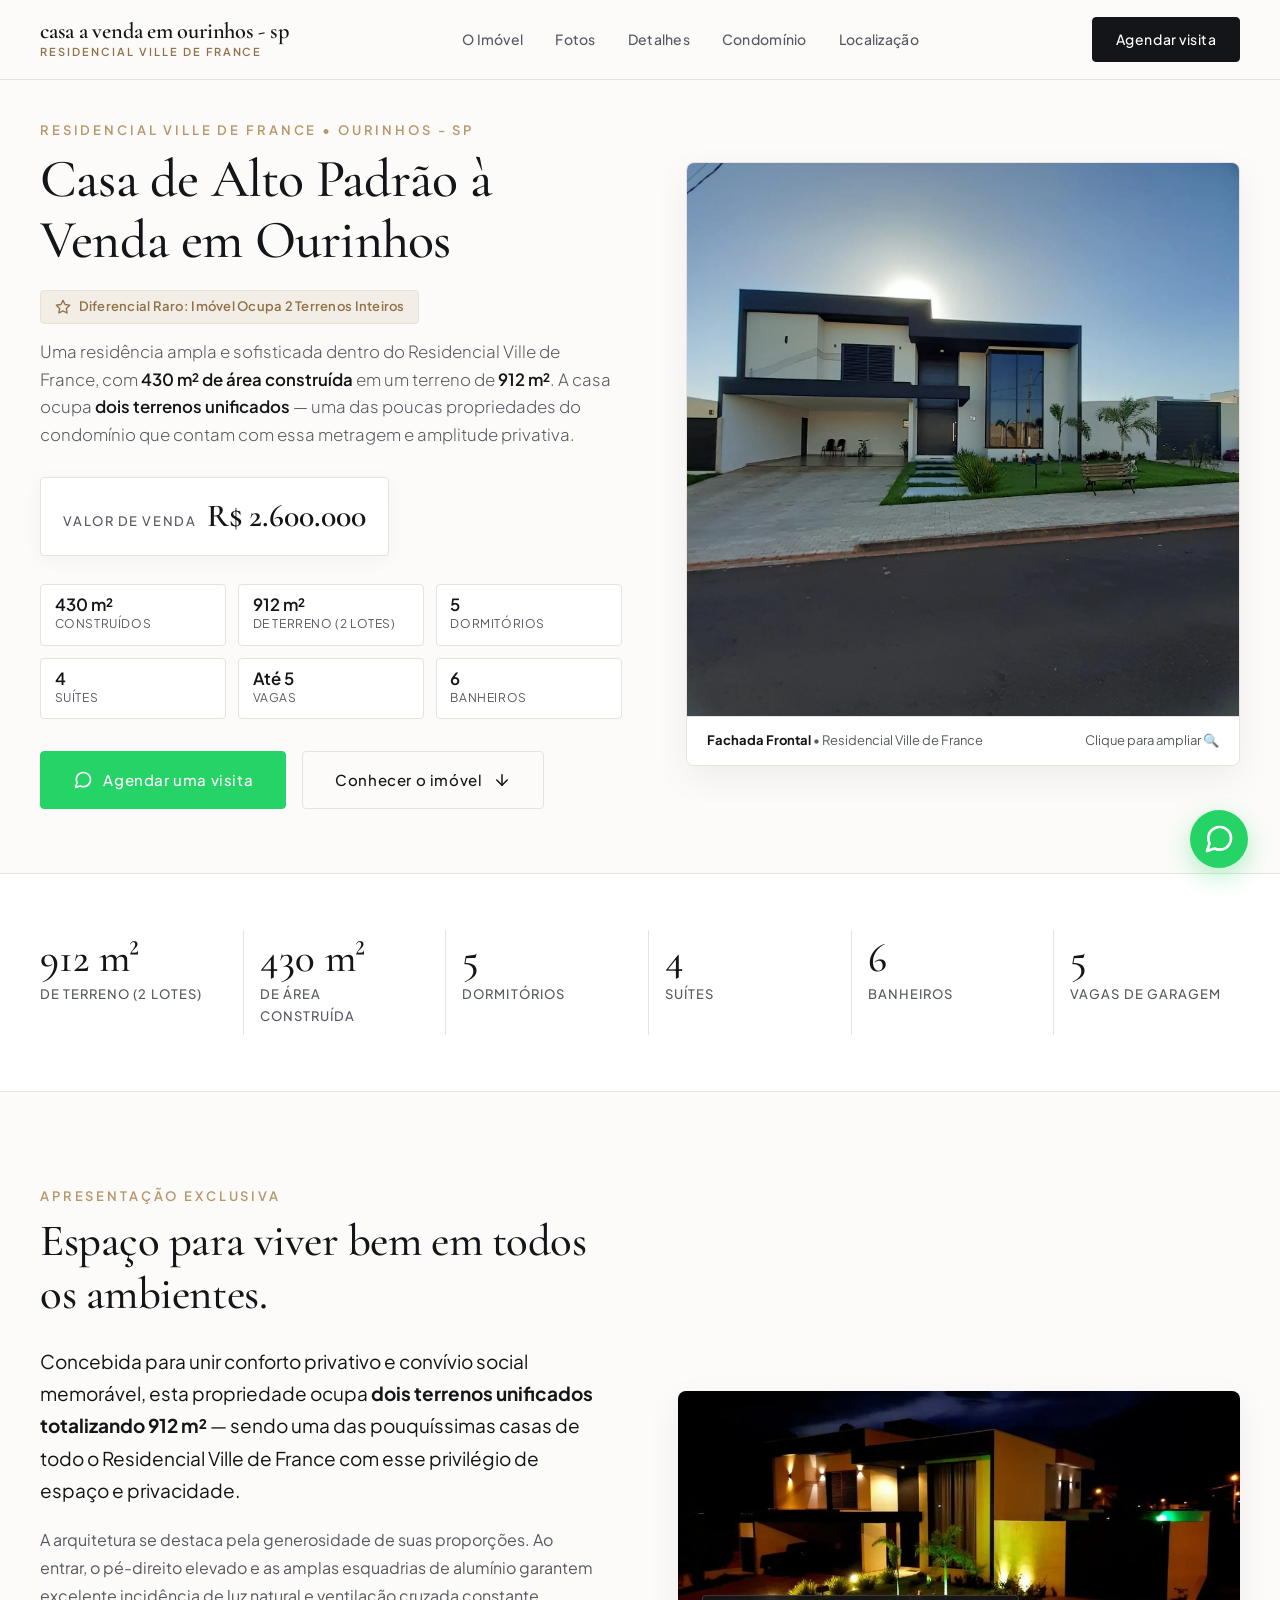
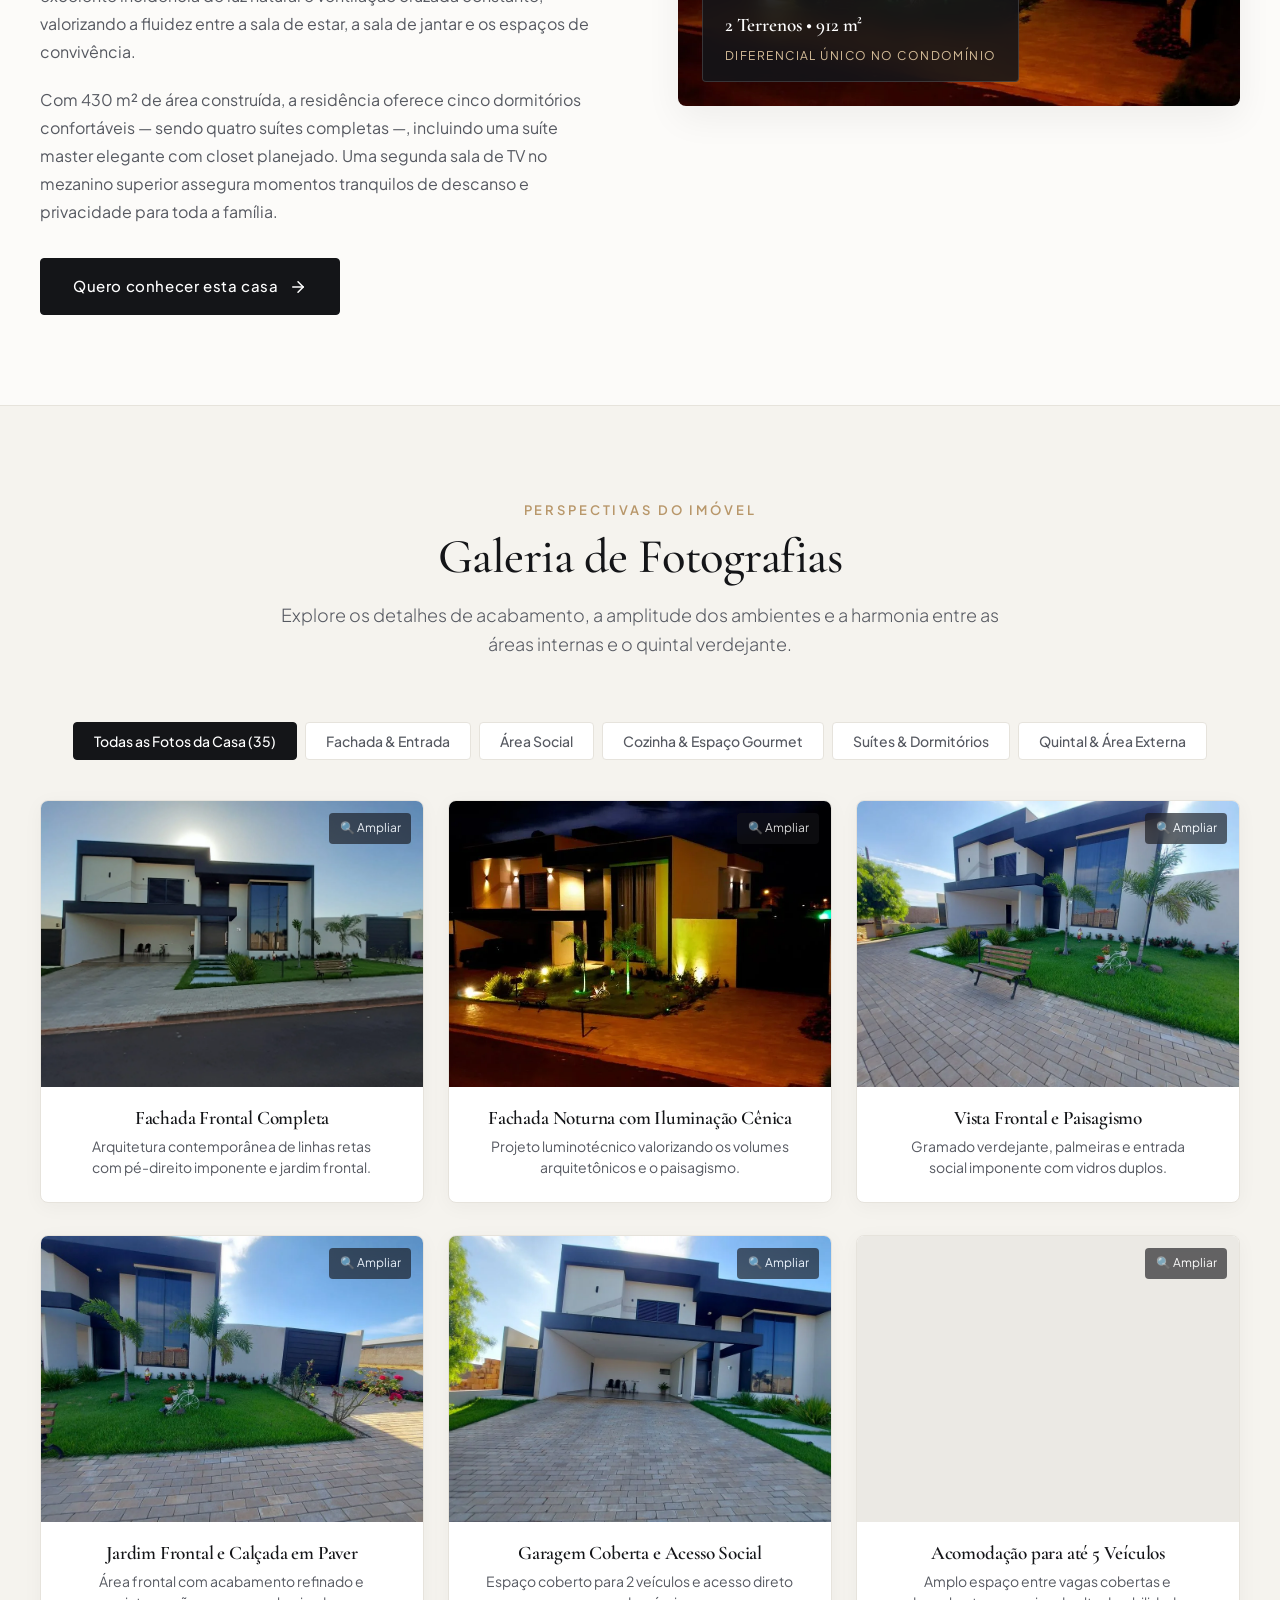
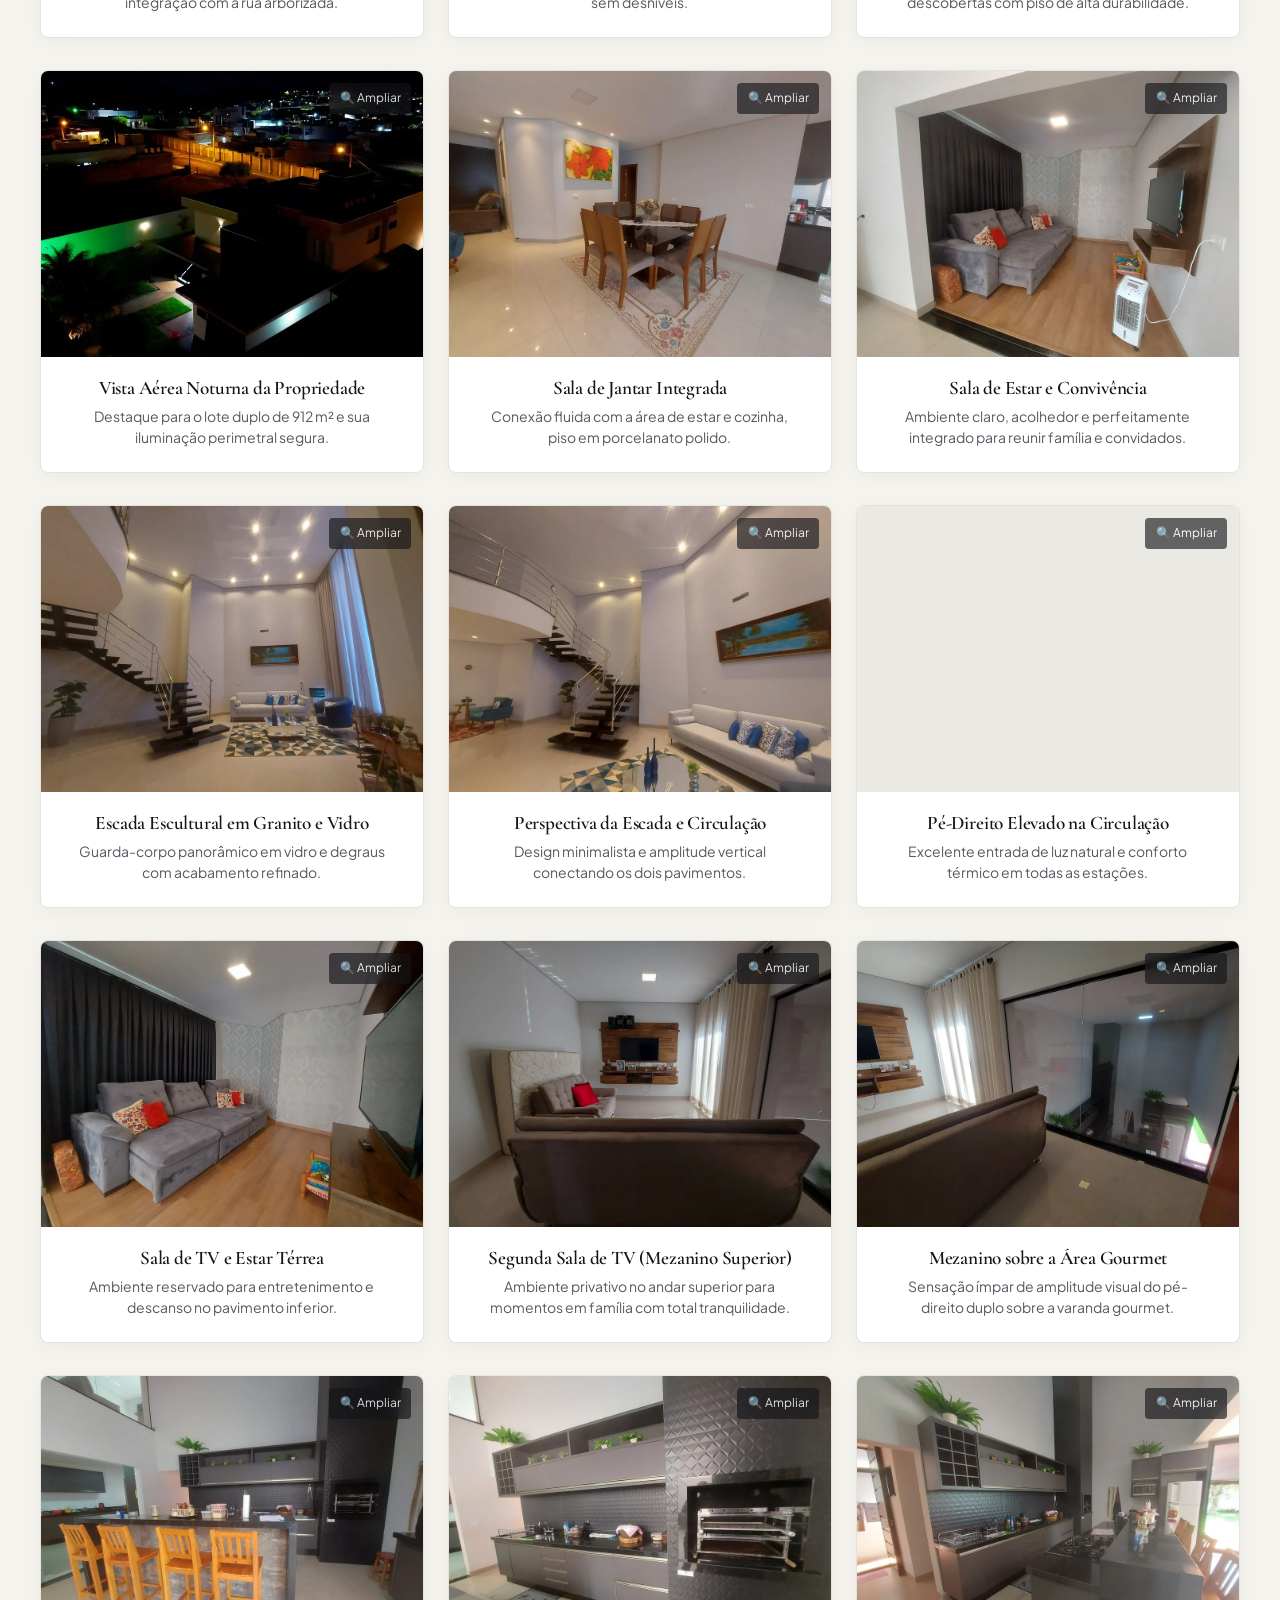
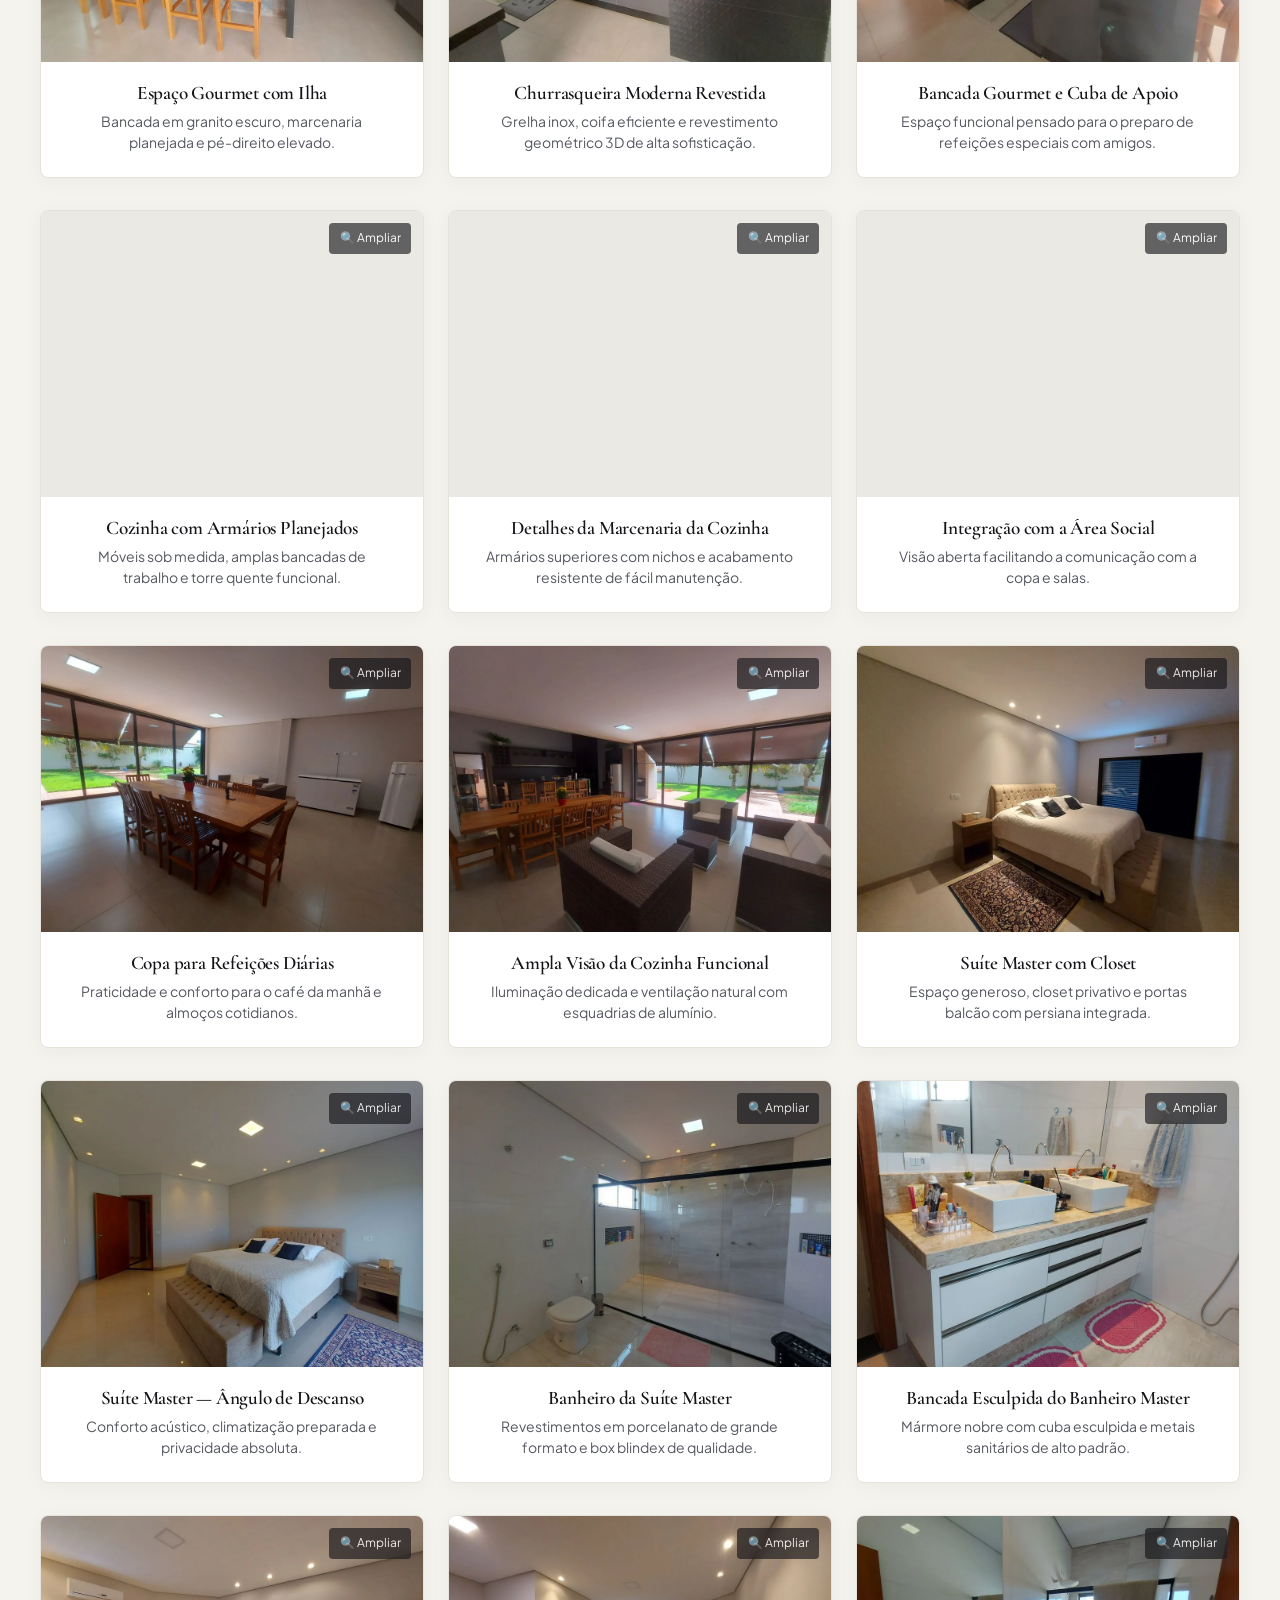
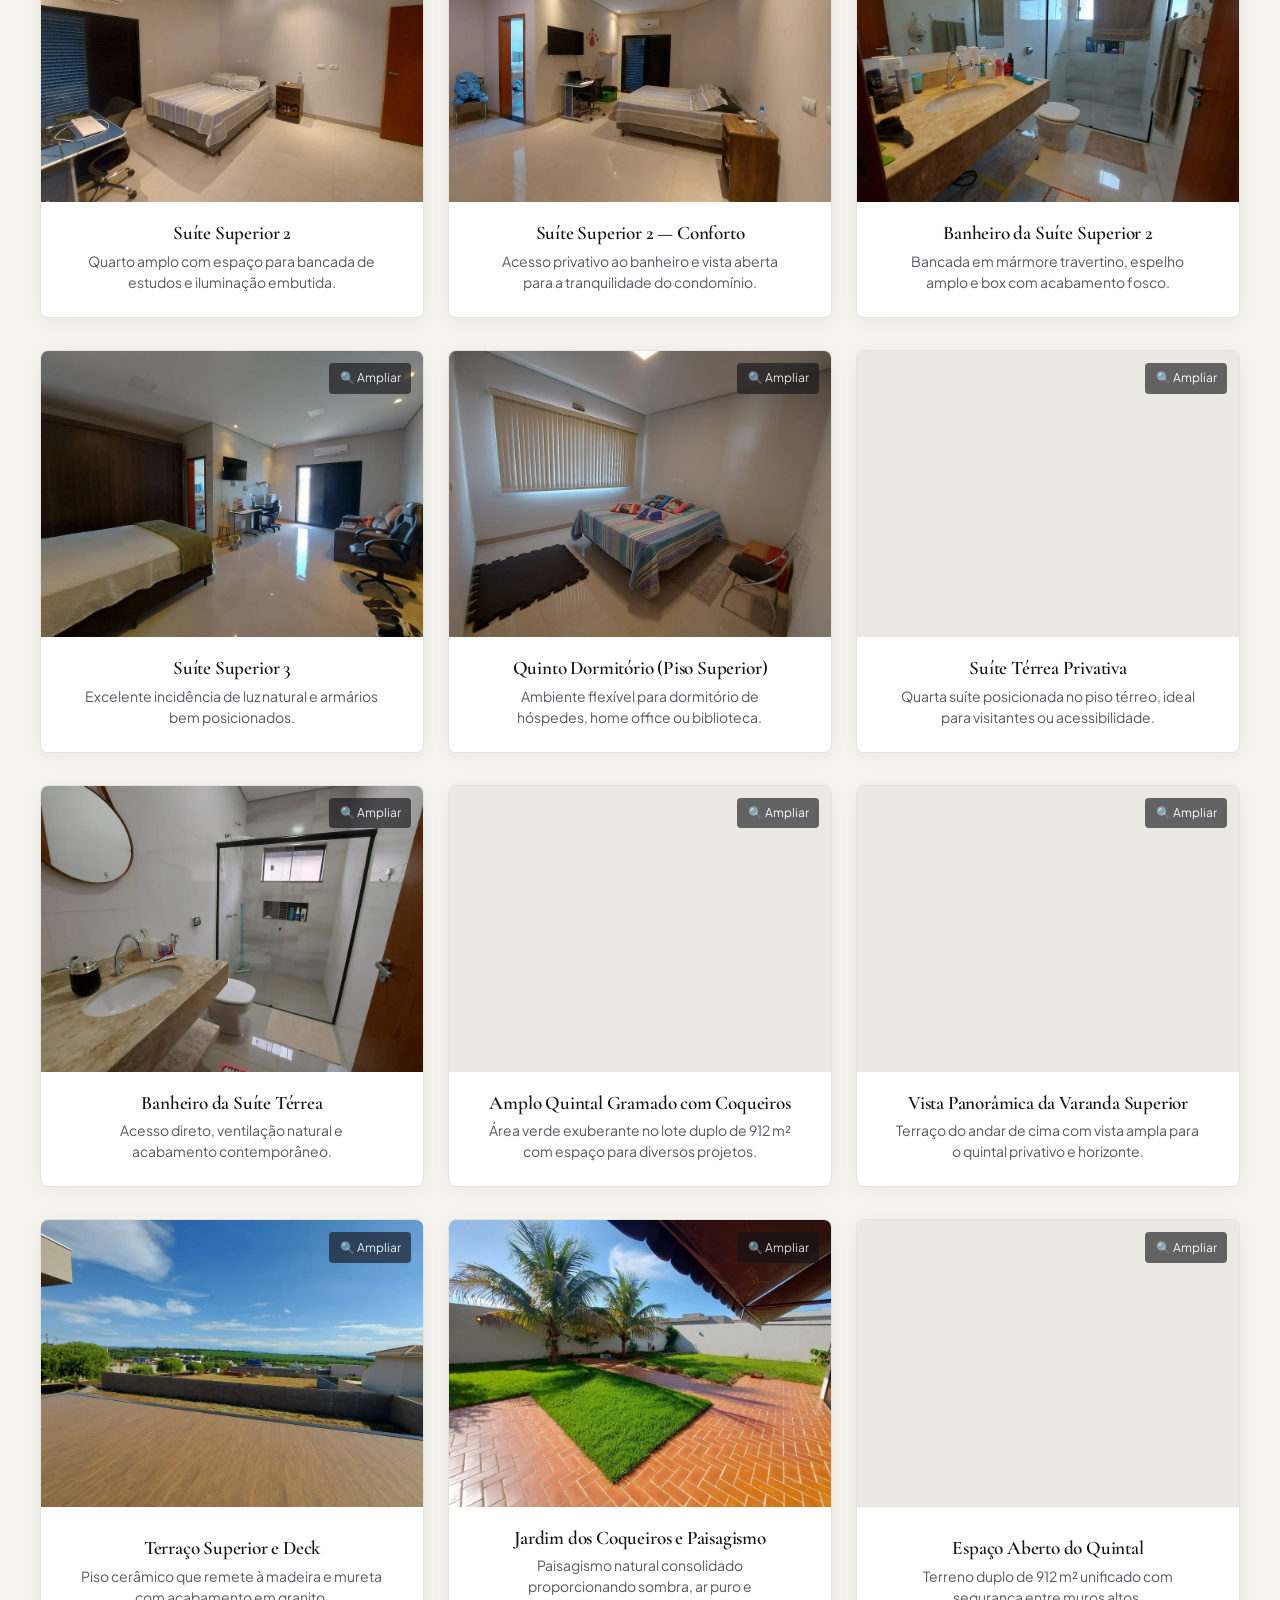
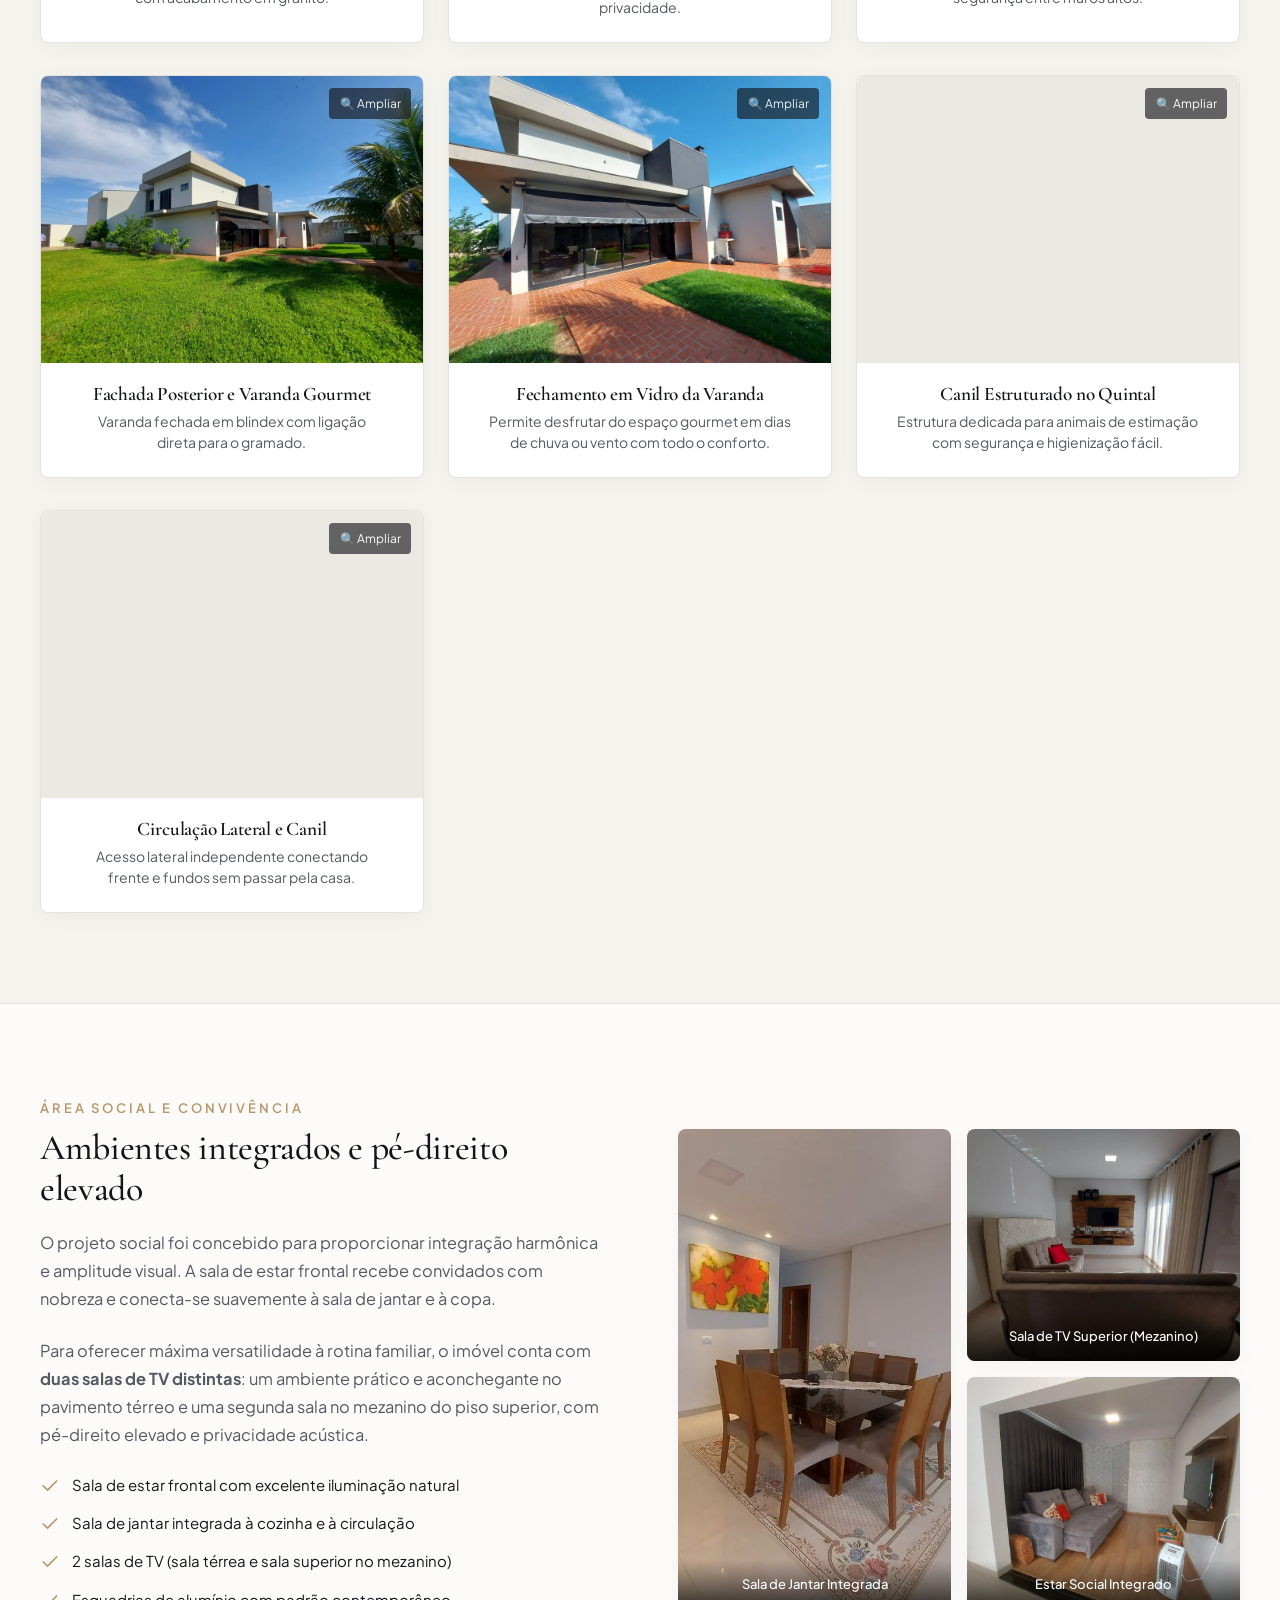
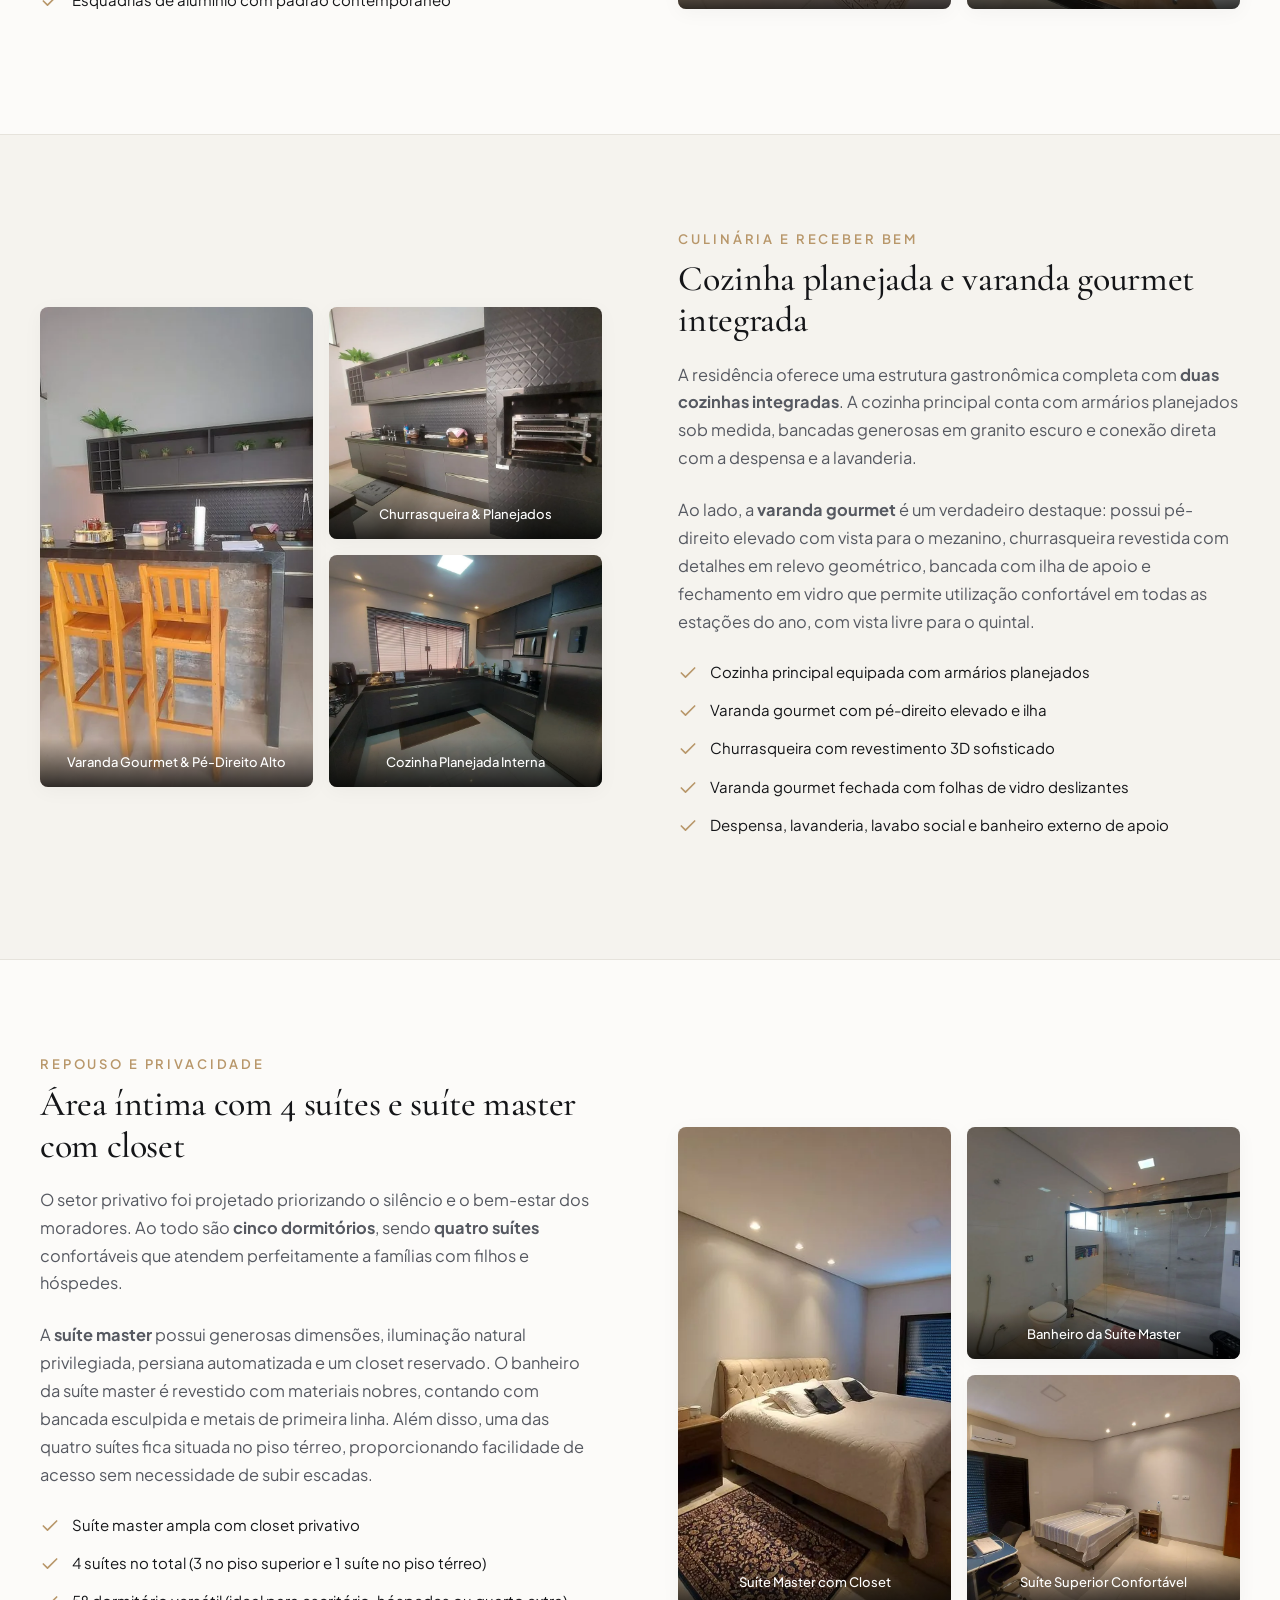
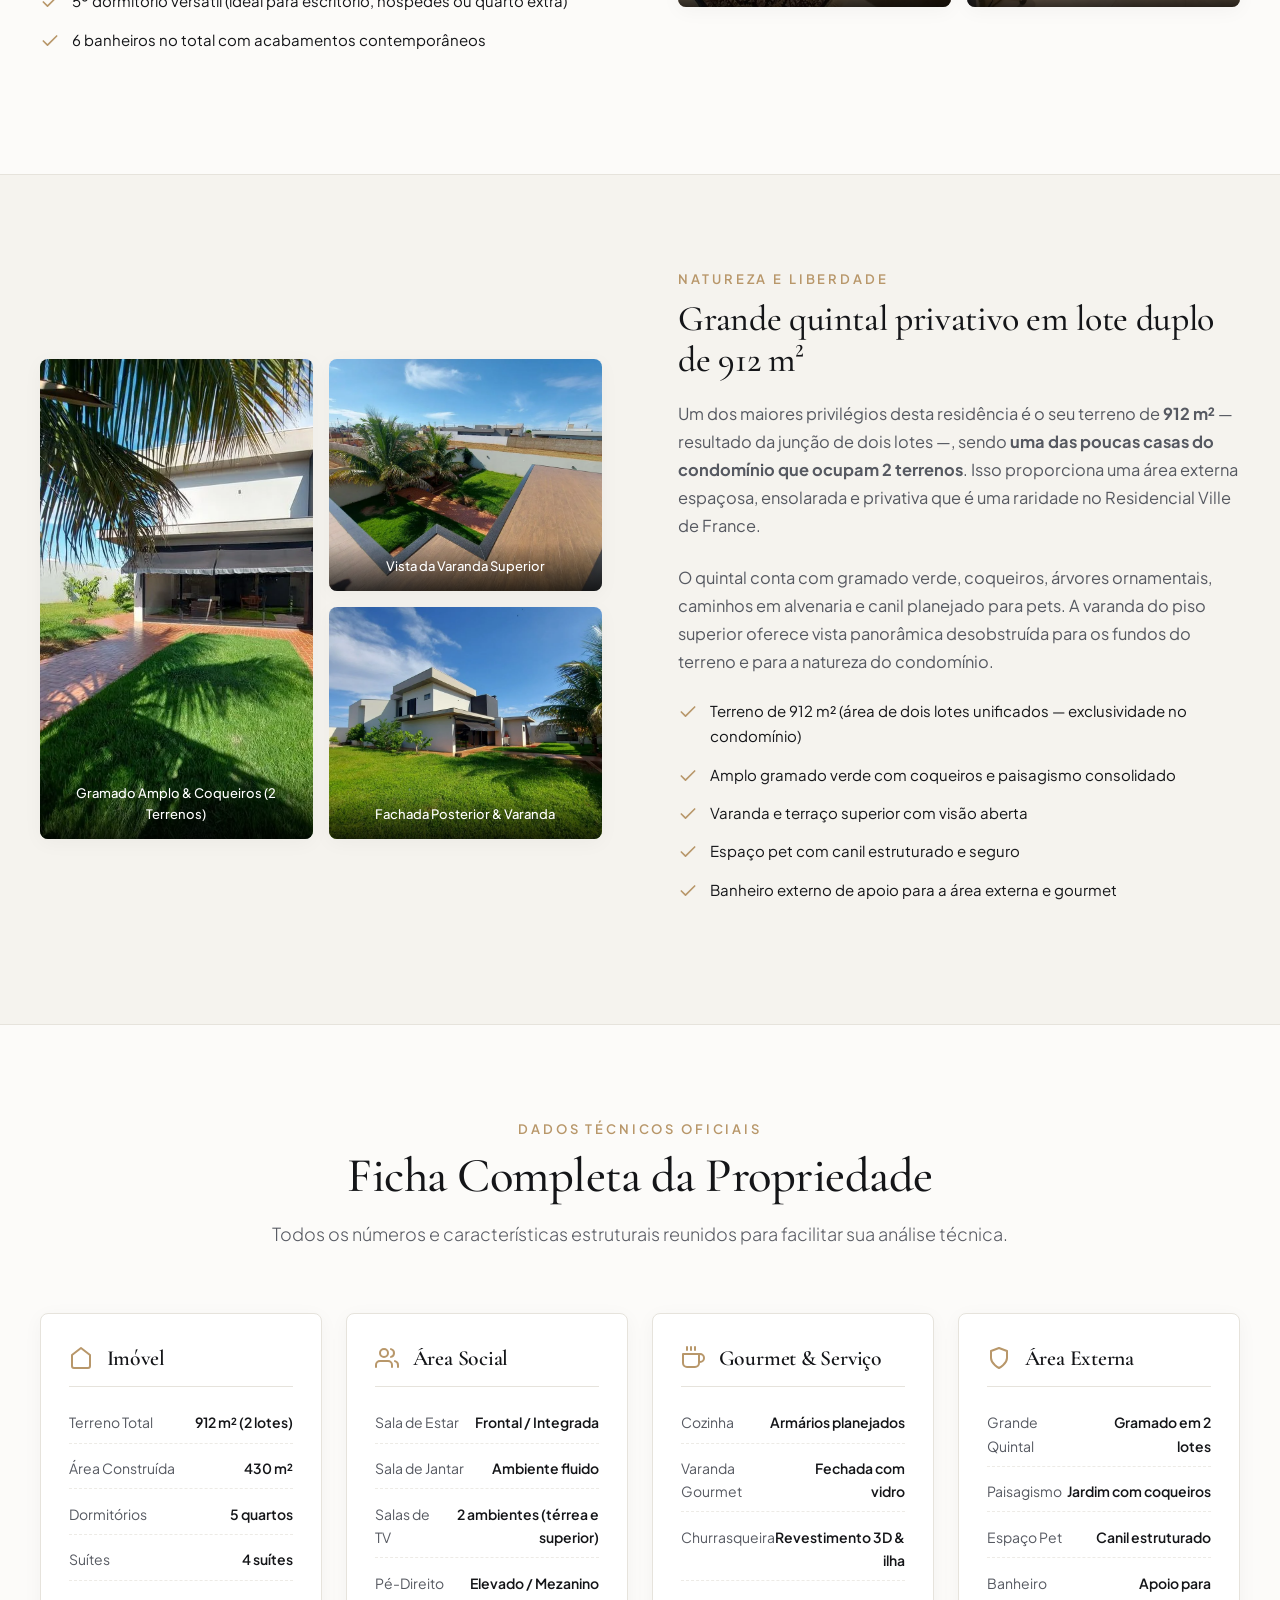
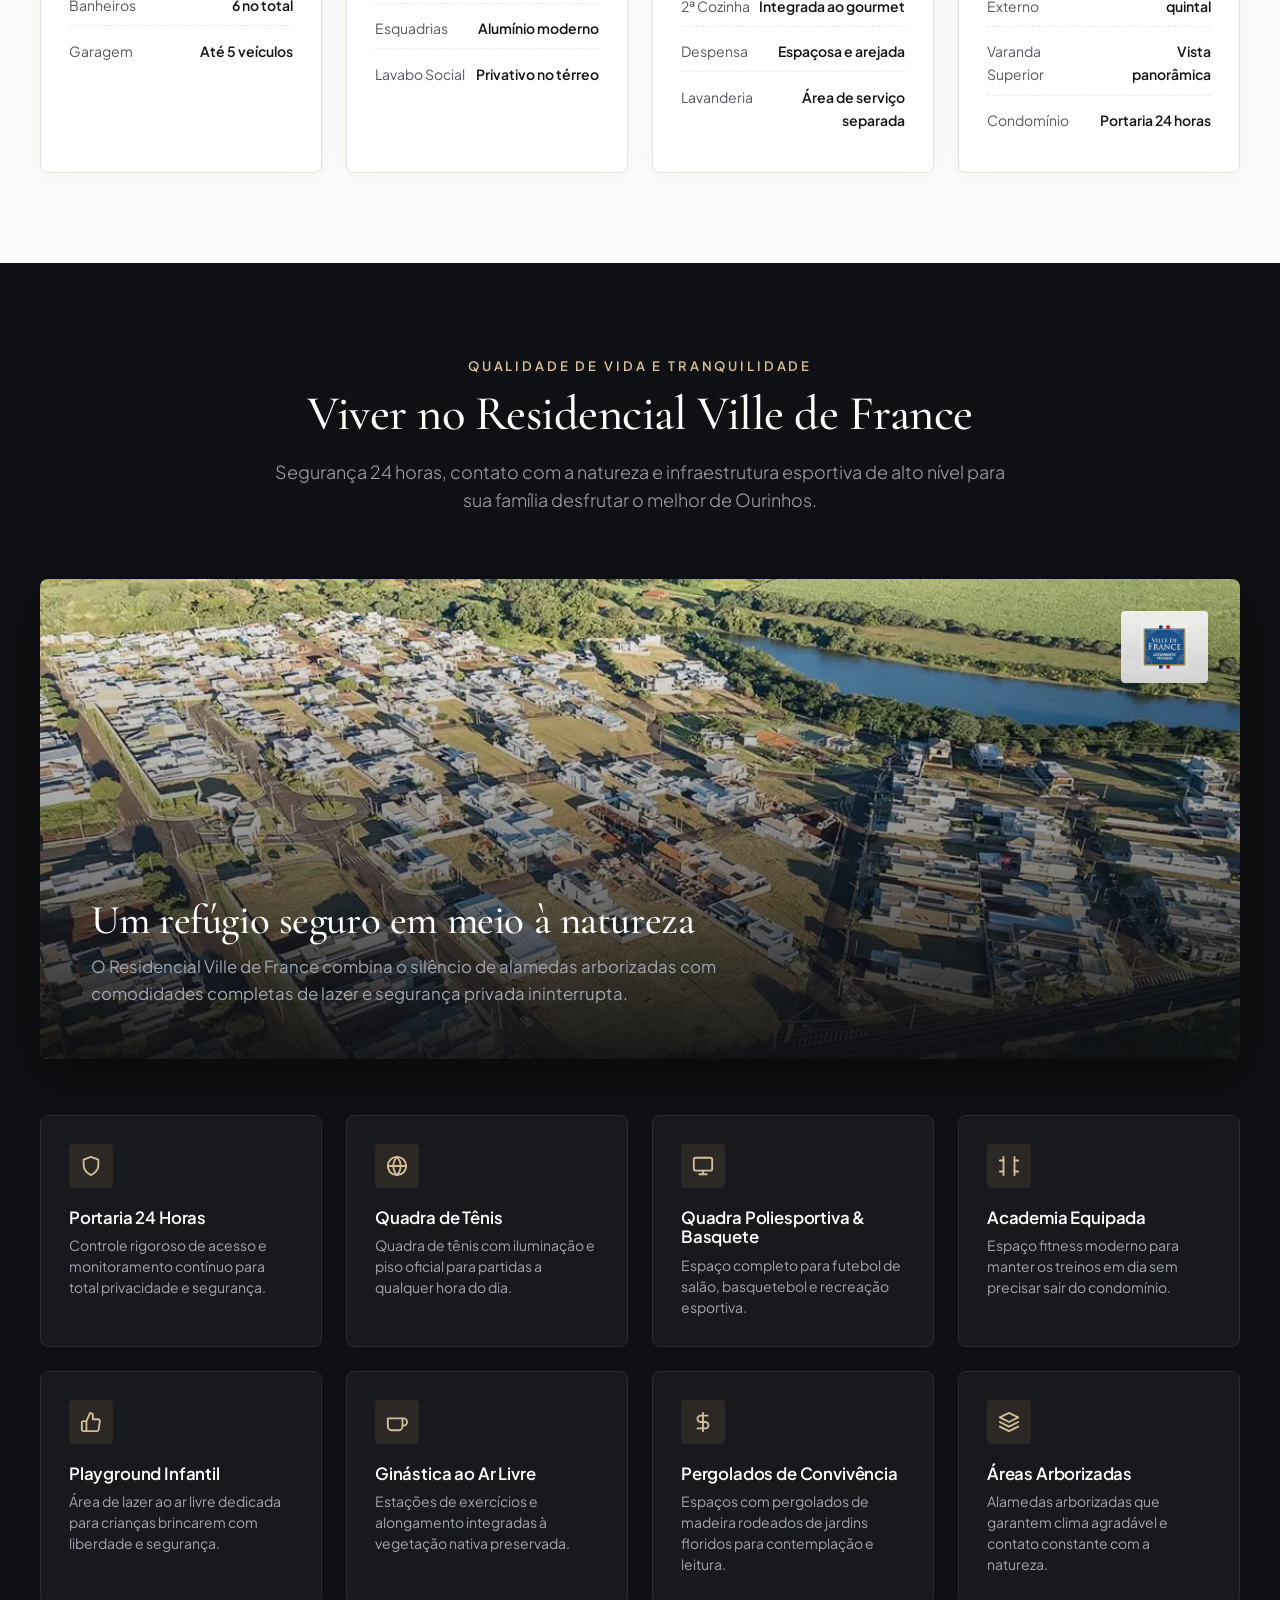
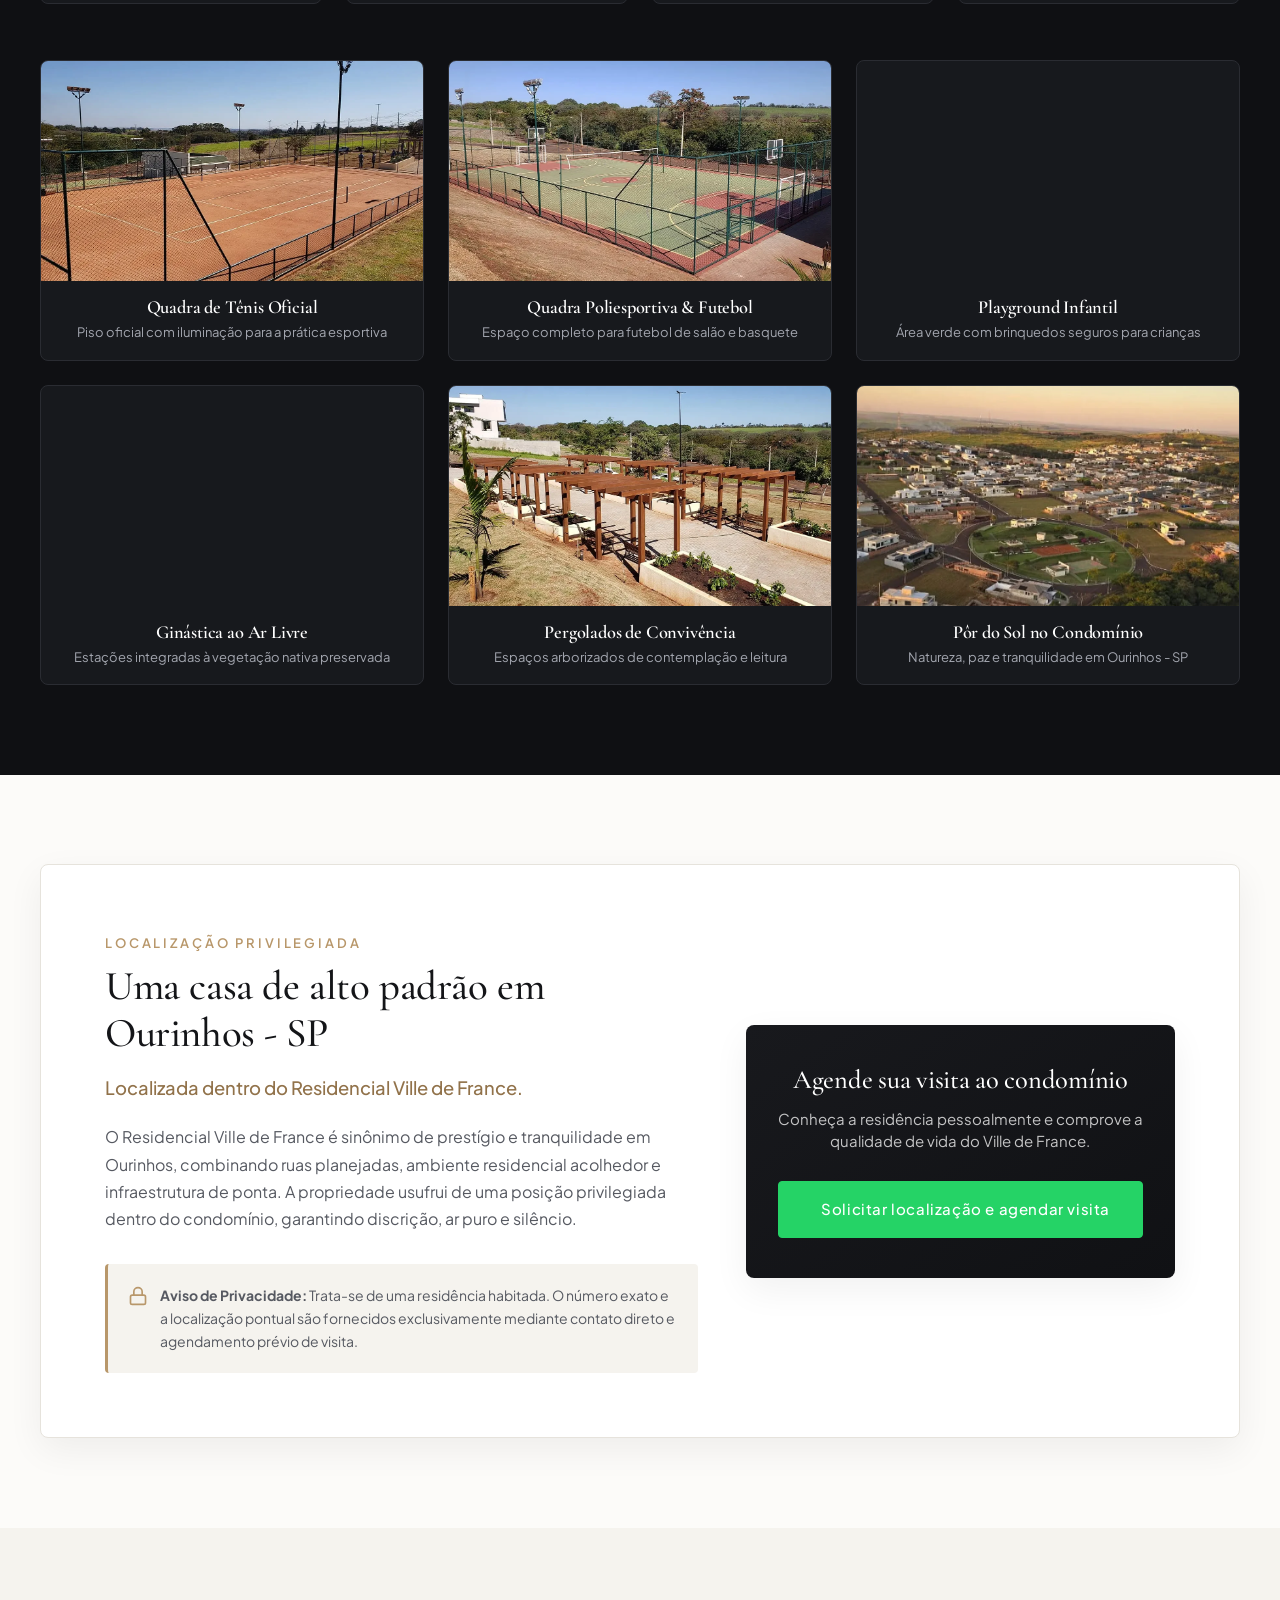
==== index.html @ 3725a76c "Publica site Casa em Ourinhos" ====
<!DOCTYPE html>
<html lang="pt-BR">
<head>
  <!-- Metadados Fundamentais e Codificação -->
  <meta charset="UTF-8">
  <meta name="viewport" content="width=device-width, initial-scale=1.0">
  <meta http-equiv="X-UA-Compatible" content="IE=edge">

  <!-- SEO Primário: Título e Descrição Otimizados -->
  <title>Casa à Venda em Ourinhos | Ville de France | R$ 2,6 Milhões</title>
  <meta name="description" content="Casa de alto padrão à venda no Residencial Ville de France, em Ourinhos-SP. 430 m² construídos, terreno de 912 m² (2 lotes), 5 dormitórios, 4 suítes e portaria 24h. Veja fotos e agende sua visita.">
  <meta name="keywords" content="casa à venda em Ourinhos, casa de alto padrão à venda em Ourinhos, casa em Ourinhos, comprar casa em Ourinhos, casa alto padrão Ourinhos, imóvel de alto padrão em Ourinhos, Residencial Ville de France Ourinhos, casa em condomínio fechado Ourinhos, casa 4 suítes Ourinhos, casa 2 terrenos Ourinhos">
  <meta name="author" content="Casa em Ourinhos">
  <meta name="robots" content="index, follow, max-image-preview:large, max-snippet:-1, max-video-preview:-1">

  <!-- URL Canônica Definitiva -->
  <link rel="canonical" href="https://casaemourinhos.com.br/">

  <!-- Favicons e Ícones em Múltiplos Tamanhos -->
  <link rel="icon" type="image/x-icon" href="favicon.ico">
  <link rel="icon" type="image/png" sizes="32x32" href="favicon.png">
  <link rel="apple-touch-icon" sizes="180x180" href="apple-touch-icon.png">
  <link rel="manifest" href="site.webmanifest">
  <meta name="theme-color" content="#fcfbf9">

  <!-- Open Graph / Compartilhamento Facebook e WhatsApp -->
  <meta property="og:locale" content="pt_BR">
  <meta property="og:type" content="website">
  <meta property="og:title" content="Casa à Venda em Ourinhos | Ville de France | R$ 2,6 Milhões">
  <meta property="og:description" content="Casa de alto padrão à venda no Residencial Ville de France, Ourinhos-SP. 430 m² construídos, terreno duplo de 912 m², 5 dormitórios, 4 suítes e portaria 24h.">
  <meta property="og:url" content="https://casaemourinhos.com.br/">
  <meta property="og:site_name" content="Casa à Venda em Ourinhos - SP">
  <meta property="og:image" content="https://casaemourinhos.com.br/assets/images/social/og-image-casa-ourinhos.jpg">
  <meta property="og:image:secure_url" content="https://casaemourinhos.com.br/assets/images/social/og-image-casa-ourinhos.jpg">
  <meta property="og:image:width" content="1200">
  <meta property="og:image:height" content="630">
  <meta property="og:image:type" content="image/jpeg">
  <meta property="og:image:alt" content="Fachada da residência de alto padrão à venda no Residencial Ville de France em Ourinhos">

  <!-- Twitter Card -->
  <meta name="twitter:card" content="summary_large_image">
  <meta name="twitter:title" content="Casa à Venda em Ourinhos | Ville de France | R$ 2,6 Milhões">
  <meta name="twitter:description" content="Casa de alto padrão à venda no Residencial Ville de France, Ourinhos-SP. 430 m² construídos em 912 m² de terreno com 5 quartos e 4 suítes.">
  <meta name="twitter:image" content="https://casaemourinhos.com.br/assets/images/social/og-image-casa-ourinhos.jpg">

  <!-- Conexões Prévias com Google Fonts para Alta Performance -->
  <link rel="preconnect" href="https://fonts.googleapis.com">
  <link rel="preconnect" href="https://fonts.gstatic.com" crossorigin>
  <link href="https://fonts.googleapis.com/css2?family=Cormorant+Garamond:ital,wght@0,400;0,500;0,600;1,400&family=Plus+Jakarta+Sans:wght@300;400;500;600&display=swap" rel="stylesheet">

  <!-- Preload da Imagem Principal do Topo (LCP) -->
  <link rel="preload" as="image" href="assets/images/casa/fachada-frontal-casa-alto-padrao-ourinhos.webp" type="image/webp" fetchpriority="high">

  <!-- Folha de Estilos Principal -->
  <link rel="stylesheet" href="assets/css/style.css">

  <!-- Dados Estruturados Schema.org / JSON-LD (@graph) -->
  <script type="application/ld+json">
  {
    "@context": "https://schema.org",
    "@graph": [
      {
        "@type": "WebSite",
        "@id": "https://casaemourinhos.com.br/#website",
        "url": "https://casaemourinhos.com.br/",
        "name": "Casa à Venda em Ourinhos - SP",
        "description": "Anúncio exclusivo de casa de alto padrão à venda no Residencial Ville de France em Ourinhos - SP.",
        "inLanguage": "pt-BR"
      },
      {
        "@type": "RealEstateListing",
        "@id": "https://casaemourinhos.com.br/#listing",
        "url": "https://casaemourinhos.com.br/",
        "name": "Casa de Alto Padrão à Venda no Residencial Ville de France em Ourinhos",
        "description": "Residência contemporânea de 430 m² de área construída em terreno duplo de 912 m² (uma das poucas casas do condomínio que ocupam dois terrenos), 5 dormitórios, 4 suítes, varanda gourmet e condomínio fechado com portaria 24 horas em Ourinhos - SP.",
        "datePosted": "2026-10-08",
        "mainEntity": {
          "@type": "SingleFamilyResidence",
          "@id": "https://casaemourinhos.com.br/#residence",
          "name": "Casa de Alto Padrão no Residencial Ville de France",
          "description": "Imóvel de alto padrão com 430 m² construídos em lote duplo de 912 m², 5 dormitórios sendo 4 suítes, pé-direito elevado, ampla varanda gourmet e quintal verdejante.",
          "numberOfBedrooms": 5,
          "numberOfBathroomsTotal": 6,
          "floorSize": {
            "@type": "QuantitativeValue",
            "value": 430,
            "unitCode": "MTK"
          },
          "additionalProperty": [
            {
              "@type": "PropertyValue",
              "name": "Área do Terreno",
              "value": "912 m² (2 lotes unificados)"
            },
            {
              "@type": "PropertyValue",
              "name": "Número de Suítes",
              "value": 4
            },
            {
              "@type": "PropertyValue",
              "name": "Vagas de Garagem",
              "value": "Até 5 veículos"
            },
            {
              "@type": "PropertyValue",
              "name": "Condomínio",
              "value": "Residencial Ville de France"
            },
            {
              "@type": "PropertyValue",
              "name": "Diferencial",
              "value": "Ocupa dois terrenos unificados"
            }
          ],
          "address": {
            "@type": "PostalAddress",
            "addressLocality": "Ourinhos",
            "addressRegion": "SP",
            "addressCountry": "BR"
          },
          "photo": [
            "https://casaemourinhos.com.br/assets/images/casa/fachada-frontal-casa-alto-padrao-ourinhos.webp",
            "https://casaemourinhos.com.br/assets/images/casa/fachada-noturna-iluminacao-ourinhos.webp",
            "https://casaemourinhos.com.br/assets/images/casa/espaco-gourmet-ilha-churrasqueira-pe-direito-alto.webp",
            "https://casaemourinhos.com.br/assets/images/casa/suite-master-ampla-luminosidade.webp",
            "https://casaemourinhos.com.br/assets/images/casa/amplo-quintal-gramado-coqueiros.webp"
          ]
        },
        "offers": {
          "@type": "Offer",
          "@id": "https://casaemourinhos.com.br/#offer",
          "price": "2600000",
          "priceCurrency": "BRL",
          "availability": "https://schema.org/InStock",
          "businessFunction": "http://purl.org/goodrelations/v1#Sell",
          "validFrom": "2026-10-08",
          "url": "https://casaemourinhos.com.br/"
        }
      }
    ]
  }
  </script>
</head>

<body>
  <!-- ==========================================================================
       HEADER / CABEÇALHO COM NAVEGAÇÃO E CTA
       ========================================================================== -->
  <header class="site-header scrolled" id="siteHeader">
    <div class="container header-container">
      <!-- Marca / Logotipo Solicitado pelo Usuário -->
      <a href="#hero" class="brand-logo" aria-label="Casa à Venda em Ourinhos - SP - Início">
        <span class="brand-name">casa a venda em ourinhos - sp</span>
        <span class="brand-sub">Residencial Ville de France</span>
      </a>

      <!-- Navegação Principal Desktop -->
      <nav class="nav-desktop" aria-label="Navegação Principal">
        <a href="#imovel" class="nav-link">O Imóvel</a>
        <a href="#fotos" class="nav-link">Fotos</a>
        <a href="#detalhes" class="nav-link">Detalhes</a>
        <a href="#condominio" class="nav-link">Condomínio</a>
        <a href="#localizacao" class="nav-link">Localização</a>
      </nav>

      <!-- Botão de Ação Direta no Header -->
      <div class="header-actions">
        <a href="https://wa.me/5514998521062?text=Oi%20Danilo%2C%20vim%20pelo%20site%20da%20casa%20www.casaemourinhos.com.br%20e%20gostaria%20de%20obter%20mais%20informa%C3%A7%C3%B5es%20e%20fazer%20uma%20visita" 
           class="btn header-cta btn-whatsapp-dynamic"
           target="_blank" 
           rel="noopener noreferrer"
           data-event="click_whatsapp" 
           data-origin="header">
          Agendar visita
        </a>

        <!-- Botão Menu Mobile Hambúrguer -->
        <button class="menu-toggle" type="button" aria-label="Abrir Menu de Navegação" aria-expanded="false" aria-controls="mobileDrawer">
          <span></span>
          <span></span>
          <span></span>
        </button>
      </div>
    </div>
  </header>

  <!-- Gaveta de Navegação Mobile Acessível -->
  <aside class="mobile-nav-drawer" id="mobileDrawer" aria-hidden="true">
    <ul class="mobile-nav-list">
      <li><a href="#imovel" class="mobile-nav-link">O Imóvel</a></li>
      <li><a href="#fotos" class="mobile-nav-link">Galeria de Fotos (35 fotos)</a></li>
      <li><a href="#detalhes" class="mobile-nav-link">Ficha Completa</a></li>
      <li><a href="#condominio" class="mobile-nav-link">Residencial Ville de France</a></li>
      <li><a href="#localizacao" class="mobile-nav-link">Localização</a></li>
      <li><a href="#faq" class="mobile-nav-link">Perguntas Frequentes</a></li>
    </ul>

    <div class="mobile-nav-footer">
      <a href="https://wa.me/5514998521062?text=Oi%20Danilo%2C%20vim%20pelo%20site%20da%20casa%20www.casaemourinhos.com.br%20e%20gostaria%20de%20obter%20mais%20informa%C3%A7%C3%B5es%20e%20fazer%20uma%20visita" 
         class="btn btn-whatsapp mobile-drawer-cta btn-whatsapp-dynamic"
         target="_blank" 
         rel="noopener noreferrer"
         data-event="click_whatsapp" 
         data-origin="mobile_menu">
        <svg width="20" height="20" viewBox="0 0 24 24" fill="none" stroke="currentColor" stroke-width="2" stroke-linecap="round" stroke-linejoin="round" aria-hidden="true"><path d="M21 11.5a8.38 8.38 0 0 1-.9 3.8 8.5 8.5 0 0 1-7.6 4.7 8.38 8.38 0 0 1-3.8-.9L3 21l1.9-5.7a8.38 8.38 0 0 1-.9-3.8 8.5 8.5 0 0 1 4.7-7.6 8.38 8.38 0 0 1 3.8-.9h.5a8.48 8.48 0 0 1 8 8v.5z"></path></svg>
        Falar no WhatsApp
      </a>
    </div>
  </aside>

  <!-- ==========================================================================
       CONTEÚDO PRINCIPAL (MAIN SEMÂNTICO)
       ========================================================================== -->
  <main id="mainContent">

    <!-- ------------------------------------------------------------------------
         1. HERO SECTION (SPLIT SCREEN EDITORIAL — TEXTOS SEM FICAR SOBRE A FOTO)
         ------------------------------------------------------------------------ -->
    <section class="hero-editorial" id="hero" aria-label="Apresentação Principal da Residência">
      <div class="container">
        <div class="hero-split-grid">
          
          <!-- Coluna 1: Textos e Informações Claras e Legíveis -->
          <div class="hero-text-col">
            <span class="eyebrow">RESIDENCIAL VILLE DE FRANCE • OURINHOS - SP</span>
            
            <h1 class="hero-title">Casa de Alto Padrão à Venda em Ourinhos</h1>
            
            <div class="hero-lot-badge">
              <svg width="16" height="16" viewBox="0 0 24 24" fill="none" stroke="currentColor" stroke-width="2" stroke-linecap="round" stroke-linejoin="round" aria-hidden="true"><polygon points="12 2 15.09 8.26 22 9.27 17 14.14 18.18 21.02 12 17.77 5.82 21.02 7 14.14 2 9.27 8.91 8.26 12 2"></polygon></svg>
              <span>Diferencial Raro: Imóvel Ocupa 2 Terrenos Inteiros</span>
            </div>

            <p class="hero-desc">
              Uma residência ampla e sofisticada dentro do Residencial Ville de France, com <strong>430 m² de área construída</strong> em um terreno de <strong>912 m²</strong>. A casa ocupa <strong>dois terrenos unificados</strong> — uma das poucas propriedades do condomínio que contam com essa metragem e amplitude privativa.
            </p>

            <div class="hero-price-box">
              <span class="hero-price-label">Valor de Venda</span>
              <span class="hero-price-val">R$ 2.600.000</span>
            </div>

            <!-- Grade de Métricas Imediatas Solicitadas -->
            <div class="hero-specs-row">
              <div class="hero-spec-pill">
                <strong>430 m²</strong>
                <span>construídos</span>
              </div>
              <div class="hero-spec-pill">
                <strong>912 m²</strong>
                <span>de terreno (2 lotes)</span>
              </div>
              <div class="hero-spec-pill">
                <strong>5</strong>
                <span>dormitórios</span>
              </div>
              <div class="hero-spec-pill">
                <strong>4</strong>
                <span>suítes</span>
              </div>
              <div class="hero-spec-pill">
                <strong>Até 5</strong>
                <span>vagas</span>
              </div>
              <div class="hero-spec-pill">
                <strong>6</strong>
                <span>banheiros</span>
              </div>
            </div>

            <!-- CTAs com a Mensagem Oficial do Usuário -->
            <div class="hero-actions">
              <a href="https://wa.me/5514998521062?text=Oi%20Danilo%2C%20vim%20pelo%20site%20da%20casa%20www.casaemourinhos.com.br%20e%20gostaria%20de%20obter%20mais%20informa%C3%A7%C3%B5es%20e%20fazer%20uma%20visita" 
                 class="btn btn-whatsapp btn-whatsapp-dynamic"
                 target="_blank" 
                 rel="noopener noreferrer"
                 data-event="click_whatsapp" 
                 data-origin="hero">
                <svg width="20" height="20" viewBox="0 0 24 24" fill="none" stroke="currentColor" stroke-width="2" stroke-linecap="round" stroke-linejoin="round" aria-hidden="true"><path d="M21 11.5a8.38 8.38 0 0 1-.9 3.8 8.5 8.5 0 0 1-7.6 4.7 8.38 8.38 0 0 1-3.8-.9L3 21l1.9-5.7a8.38 8.38 0 0 1-.9-3.8 8.5 8.5 0 0 1 4.7-7.6 8.38 8.38 0 0 1 3.8-.9h.5a8.48 8.48 0 0 1 8 8v.5z"></path></svg>
                Agendar uma visita
              </a>
              
              <a href="#imovel" class="btn btn-secondary" data-event="click_nav" data-origin="hero_secondary">
                Conhecer o imóvel
                <svg width="18" height="18" viewBox="0 0 24 24" fill="none" stroke="currentColor" stroke-width="2" stroke-linecap="round" stroke-linejoin="round" aria-hidden="true"><line x1="12" y1="5" x2="12" y2="19"></line><polyline points="19 12 12 19 5 12"></polyline></svg>
              </a>
            </div>
          </div>

          <!-- Coluna 2: Foto em Alta Definição 100% Visível (Sem Letras em Cima) -->
          <div class="hero-media-col">
            <div class="hero-main-photo-wrap" data-open-lightbox data-gallery-src="assets/images/casa/fachada-frontal-casa-alto-padrao-ourinhos.webp" role="button" tabindex="0" aria-label="Ampliar foto da fachada frontal">
              <img src="assets/images/casa/fachada-frontal-casa-alto-padrao-ourinhos.webp" 
                   alt="Fachada frontal completa da casa de alto padrão à venda no Residencial Ville de France em Ourinhos" 
                   class="hero-main-photo" 
                   width="1599" 
                   height="1599" 
                   fetchpriority="high">
              
              <div class="hero-photo-footer">
                <span><strong>Fachada Frontal</strong> • Residencial Ville de France</span>
                <span>Clique para ampliar 🔍</span>
              </div>
            </div>
          </div>

        </div>
      </div>
    </section>

    <!-- ------------------------------------------------------------------------
         2. BLOCO DE NÚMEROS (ESTATÍSTICAS OBJETIVAS)
         ------------------------------------------------------------------------ -->
    <section class="stats-section" aria-label="Dados Principais do Imóvel">
      <div class="container">
        <div class="stats-grid">
          <div class="stat-item">
            <span class="stat-number">912 m²</span>
            <span class="stat-label">de terreno (2 lotes)</span>
          </div>
          <div class="stat-item">
            <span class="stat-number">430 m²</span>
            <span class="stat-label">de área construída</span>
          </div>
          <div class="stat-item">
            <span class="stat-number">5</span>
            <span class="stat-label">dormitórios</span>
          </div>
          <div class="stat-item">
            <span class="stat-number">4</span>
            <span class="stat-label">suítes</span>
          </div>
          <div class="stat-item">
            <span class="stat-number">6</span>
            <span class="stat-label">banheiros</span>
          </div>
          <div class="stat-item">
            <span class="stat-number">5</span>
            <span class="stat-label">vagas de garagem</span>
          </div>
        </div>
      </div>
    </section>

    <!-- ------------------------------------------------------------------------
         3. APRESENTAÇÃO / STORYTELLING
         ------------------------------------------------------------------------ -->
    <section class="section-padding story-section" id="imovel">
      <div class="container">
        <div class="story-grid">
          <div class="story-text-col">
            <span class="eyebrow">APRESENTAÇÃO EXCLUSIVA</span>
            <h2>Espaço para viver bem em todos os ambientes.</h2>
            
            <p class="story-lead">
              Concebida para unir conforto privativo e convívio social memorável, esta propriedade ocupa <strong>dois terrenos unificados totalizando 912 m²</strong> — sendo uma das pouquíssimas casas de todo o Residencial Ville de France com esse privilégio de espaço e privacidade.
            </p>
            
            <p class="story-body">
              A arquitetura se destaca pela generosidade de suas proporções. Ao entrar, o pé-direito elevado e as amplas esquadrias de alumínio garantem excelente incidência de luz natural e ventilação cruzada constante, valorizando a fluidez entre a sala de estar, a sala de jantar e os espaços de convivência.
            </p>

            <p class="story-body">
              Com 430 m² de área construída, a residência oferece cinco dormitórios confortáveis — sendo quatro suítes completas —, incluindo uma suíte master elegante com closet planejado. Uma segunda sala de TV no mezanino superior assegura momentos tranquilos de descanso e privacidade para toda a família.
            </p>

            <div style="margin-top: 2rem;">
              <a href="https://wa.me/5514998521062?text=Oi%20Danilo%2C%20vim%20pelo%20site%20da%20casa%20www.casaemourinhos.com.br%20e%20gostaria%20de%20obter%20mais%20informa%C3%A7%C3%B5es%20e%20fazer%20uma%20visita" 
                 class="btn btn-primary btn-whatsapp-dynamic"
                 target="_blank" 
                 rel="noopener noreferrer"
                 data-event="click_whatsapp" 
                 data-origin="storytelling">
                Quero conhecer esta casa
                <svg width="18" height="18" viewBox="0 0 24 24" fill="none" stroke="currentColor" stroke-width="2" stroke-linecap="round" stroke-linejoin="round" aria-hidden="true"><line x1="5" y1="12" x2="19" y2="12"></line><polyline points="12 5 19 12 12 19"></polyline></svg>
              </a>
            </div>
          </div>

          <div class="story-media-col">
            <div class="story-media-main" data-open-lightbox data-gallery-src="assets/images/casa/fachada-noturna-iluminacao-ourinhos.webp" role="button" tabindex="0" aria-label="Ampliar foto noturna">
              <img src="assets/images/casa/fachada-noturna-iluminacao-ourinhos.webp" 
                   alt="Fachada noturna com iluminação cênica da casa em Ourinhos" 
                   width="960" 
                   height="540" 
                   loading="lazy" 
                   decoding="async">
              
              <div class="story-media-badge">
                <span class="story-badge-title">2 Terrenos • 912 m²</span>
                <span class="story-badge-sub">Diferencial Único no Condomínio</span>
              </div>
            </div>
          </div>
        </div>
      </div>
    </section>

    <!-- ------------------------------------------------------------------------
         4. GALERIA COMPLETA DA RESIDÊNCIA (TODAS AS FOTOS VISÍVEIS COM COMENTÁRIOS NO MEIO)
         ------------------------------------------------------------------------ -->
    <section class="section-padding gallery-section" id="fotos">
      <div class="container">
        <div class="section-header text-center">
          <span class="eyebrow">PERSPECTIVAS DO IMÓVEL</span>
          <h2 class="section-title">Galeria de Fotografias</h2>
          <p class="section-subtitle">
            Explore os detalhes de acabamento, a amplitude dos ambientes e a harmonia entre as áreas internas e o quintal verdejante.
          </p>
        </div>

        <!-- Abas de Filtros Rápidos na Página -->
        <div class="gallery-filter-tabs" role="tablist" aria-label="Filtrar fotografias por ambiente">
          <button type="button" class="filter-btn active" data-filter="todas">Todas as Fotos da Casa (35)</button>
          <button type="button" class="filter-btn" data-filter="fachada">Fachada & Entrada</button>
          <button type="button" class="filter-btn" data-filter="social">Área Social</button>
          <button type="button" class="filter-btn" data-filter="gourmet">Cozinha & Espaço Gourmet</button>
          <button type="button" class="filter-btn" data-filter="suites">Suítes & Dormitórios</button>
          <button type="button" class="filter-btn" data-filter="externa">Quintal & Área Externa</button>
        </div>

        <!-- Grade com TODAS as 35 Fotos da Casa à Mostra com Comentários Centralizados -->
        <div class="gallery-all-grid" id="galleryAllGrid">

          <!-- 1. Fachada Frontal Completa -->
          <article class="gallery-card" data-category="fachada">
            <div class="gallery-card-thumb-wrap" data-open-lightbox data-gallery-src="assets/images/casa/fachada-frontal-casa-alto-padrao-ourinhos.webp" role="button" tabindex="0" aria-label="Ampliar foto">
              <img src="assets/images/casa/fachada-frontal-casa-alto-padrao-ourinhos.webp" alt="Fachada frontal completa da casa em Ourinhos" class="gallery-card-img" width="1599" height="1599" loading="lazy" decoding="async">
              <span class="gallery-card-zoom-badge">🔍 Ampliar</span>
            </div>
            <div class="gallery-card-caption">
              <h3 class="gallery-card-title">Fachada Frontal Completa</h3>
              <p class="gallery-card-desc">Arquitetura contemporânea de linhas retas com pé-direito imponente e jardim frontal.</p>
            </div>
          </article>

          <!-- 2. Fachada Noturna -->
          <article class="gallery-card" data-category="fachada">
            <div class="gallery-card-thumb-wrap" data-open-lightbox data-gallery-src="assets/images/casa/fachada-noturna-iluminacao-ourinhos.webp" role="button" tabindex="0" aria-label="Ampliar foto">
              <img src="assets/images/casa/fachada-noturna-iluminacao-ourinhos.webp" alt="Fachada noturna com iluminação cênica da casa" class="gallery-card-img" width="960" height="540" loading="lazy" decoding="async">
              <span class="gallery-card-zoom-badge">🔍 Ampliar</span>
            </div>
            <div class="gallery-card-caption">
              <h3 class="gallery-card-title">Fachada Noturna com Iluminação Cênica</h3>
              <p class="gallery-card-desc">Projeto luminotécnico valorizando os volumes arquitetônicos e o paisagismo.</p>
            </div>
          </article>

          <!-- 3. Vista Frontal e Paisagismo -->
          <article class="gallery-card" data-category="fachada">
            <div class="gallery-card-thumb-wrap" data-open-lightbox data-gallery-src="assets/images/casa/fachada-moderna-jardim-frontal.webp" role="button" tabindex="0" aria-label="Ampliar foto">
              <img src="assets/images/casa/fachada-moderna-jardim-frontal.webp" alt="Vista frontal e paisagismo da residência" class="gallery-card-img" width="960" height="720" loading="lazy" decoding="async">
              <span class="gallery-card-zoom-badge">🔍 Ampliar</span>
            </div>
            <div class="gallery-card-caption">
              <h3 class="gallery-card-title">Vista Frontal e Paisagismo</h3>
              <p class="gallery-card-desc">Gramado verdejante, palmeiras e entrada social imponente com vidros duplos.</p>
            </div>
          </article>

          <!-- 4. Jardim Frontal e Calçada -->
          <article class="gallery-card" data-category="fachada">
            <div class="gallery-card-thumb-wrap" data-open-lightbox data-gallery-src="assets/images/casa/jardim-frontal-paisagismo-ourinhos.webp" role="button" tabindex="0" aria-label="Ampliar foto">
              <img src="assets/images/casa/jardim-frontal-paisagismo-ourinhos.webp" alt="Jardim frontal e calçada em paver" class="gallery-card-img" width="960" height="720" loading="lazy" decoding="async">
              <span class="gallery-card-zoom-badge">🔍 Ampliar</span>
            </div>
            <div class="gallery-card-caption">
              <h3 class="gallery-card-title">Jardim Frontal e Calçada em Paver</h3>
              <p class="gallery-card-desc">Área frontal com acabamento refinado e integração com a rua arborizada.</p>
            </div>
          </article>

          <!-- 5. Garagem Coberta -->
          <article class="gallery-card" data-category="fachada">
            <div class="gallery-card-thumb-wrap" data-open-lightbox data-gallery-src="assets/images/casa/garagem-coberta-fachada-frontal.webp" role="button" tabindex="0" aria-label="Ampliar foto">
              <img src="assets/images/casa/garagem-coberta-fachada-frontal.webp" alt="Garagem coberta da fachada frontal" class="gallery-card-img" width="960" height="720" loading="lazy" decoding="async">
              <span class="gallery-card-zoom-badge">🔍 Ampliar</span>
            </div>
            <div class="gallery-card-caption">
              <h3 class="gallery-card-title">Garagem Coberta e Acesso Social</h3>
              <p class="gallery-card-desc">Espaço coberto para 2 veículos e acesso direto sem desníveis.</p>
            </div>
          </article>

          <!-- 6. Garagem Ampla para até 5 Veículos -->
          <article class="gallery-card" data-category="fachada">
            <div class="gallery-card-thumb-wrap" data-open-lightbox data-gallery-src="assets/images/casa/garagem-ampla-espaco-veiculos.webp" role="button" tabindex="0" aria-label="Ampliar foto">
              <img src="assets/images/casa/garagem-ampla-espaco-veiculos.webp" alt="Garagem ampla com espaço para até 5 veículos" class="gallery-card-img" width="960" height="720" loading="lazy" decoding="async">
              <span class="gallery-card-zoom-badge">🔍 Ampliar</span>
            </div>
            <div class="gallery-card-caption">
              <h3 class="gallery-card-title">Acomodação para até 5 Veículos</h3>
              <p class="gallery-card-desc">Amplo espaço entre vagas cobertas e descobertas com piso de alta durabilidade.</p>
            </div>
          </article>

          <!-- 7. Vista Aérea Noturna -->
          <article class="gallery-card" data-category="fachada">
            <div class="gallery-card-thumb-wrap" data-open-lightbox data-gallery-src="assets/images/casa/vista-aerea-noturna-propriedade-ourinhos.webp" role="button" tabindex="0" aria-label="Ampliar foto">
              <img src="assets/images/casa/vista-aerea-noturna-propriedade-ourinhos.webp" alt="Vista aérea noturna do terreno duplo de 912 m²" class="gallery-card-img" width="960" height="540" loading="lazy" decoding="async">
              <span class="gallery-card-zoom-badge">🔍 Ampliar</span>
            </div>
            <div class="gallery-card-caption">
              <h3 class="gallery-card-title">Vista Aérea Noturna da Propriedade</h3>
              <p class="gallery-card-desc">Destaque para o lote duplo de 912 m² e sua iluminação perimetral segura.</p>
            </div>
          </article>

          <!-- 8. Sala de Jantar Integrada -->
          <article class="gallery-card" data-category="social">
            <div class="gallery-card-thumb-wrap" data-open-lightbox data-gallery-src="assets/images/casa/sala-jantar-integrada-alto-padrao.webp" role="button" tabindex="0" aria-label="Ampliar foto">
              <img src="assets/images/casa/sala-jantar-integrada-alto-padrao.webp" alt="Sala de jantar integrada de alto padrão" class="gallery-card-img" width="960" height="720" loading="lazy" decoding="async">
              <span class="gallery-card-zoom-badge">🔍 Ampliar</span>
            </div>
            <div class="gallery-card-caption">
              <h3 class="gallery-card-title">Sala de Jantar Integrada</h3>
              <p class="gallery-card-desc">Conexão fluida com a área de estar e cozinha, piso em porcelanato polido.</p>
            </div>
          </article>

          <!-- 9. Sala de Estar e Convivência -->
          <article class="gallery-card" data-category="social">
            <div class="gallery-card-thumb-wrap" data-open-lightbox data-gallery-src="assets/images/casa/sala-estar-integracao-cozinha.webp" role="button" tabindex="0" aria-label="Ampliar foto">
              <img src="assets/images/casa/sala-estar-integracao-cozinha.webp" alt="Sala de estar integrada com a cozinha" class="gallery-card-img" width="960" height="720" loading="lazy" decoding="async">
              <span class="gallery-card-zoom-badge">🔍 Ampliar</span>
            </div>
            <div class="gallery-card-caption">
              <h3 class="gallery-card-title">Sala de Estar e Convivência</h3>
              <p class="gallery-card-desc">Ambiente claro, acolhedor e perfeitamente integrado para reunir família e convidados.</p>
            </div>
          </article>

          <!-- 10. Escada em Granito e Vidro -->
          <article class="gallery-card" data-category="social">
            <div class="gallery-card-thumb-wrap" data-open-lightbox data-gallery-src="assets/images/casa/sala-estar-escada-design-moderno.webp" role="button" tabindex="0" aria-label="Ampliar foto">
              <img src="assets/images/casa/sala-estar-escada-design-moderno.webp" alt="Escada escultural em granito e vidro" class="gallery-card-img" width="960" height="720" loading="lazy" decoding="async">
              <span class="gallery-card-zoom-badge">🔍 Ampliar</span>
            </div>
            <div class="gallery-card-caption">
              <h3 class="gallery-card-title">Escada Escultural em Granito e Vidro</h3>
              <p class="gallery-card-desc">Guarda-corpo panorâmico em vidro e degraus com acabamento refinado.</p>
            </div>
          </article>

          <!-- 11. Detalhe da Escada -->
          <article class="gallery-card" data-category="social">
            <div class="gallery-card-thumb-wrap" data-open-lightbox data-gallery-src="assets/images/casa/detalhe-escada-sala-estar.webp" role="button" tabindex="0" aria-label="Ampliar foto">
              <img src="assets/images/casa/detalhe-escada-sala-estar.webp" alt="Perspectiva da escada e circulação" class="gallery-card-img" width="960" height="720" loading="lazy" decoding="async">
              <span class="gallery-card-zoom-badge">🔍 Ampliar</span>
            </div>
            <div class="gallery-card-caption">
              <h3 class="gallery-card-title">Perspectiva da Escada e Circulação</h3>
              <p class="gallery-card-desc">Design minimalista e amplitude vertical conectando os dois pavimentos.</p>
            </div>
          </article>

          <!-- 12. Pé-Direito Elevado na Circulação -->
          <article class="gallery-card" data-category="social">
            <div class="gallery-card-thumb-wrap" data-open-lightbox data-gallery-src="assets/images/casa/ambiente-social-escada-acesso-superior.webp" role="button" tabindex="0" aria-label="Ampliar foto">
              <img src="assets/images/casa/ambiente-social-escada-acesso-superior.webp" alt="Pé-direito elevado na circulação social" class="gallery-card-img" width="960" height="720" loading="lazy" decoding="async">
              <span class="gallery-card-zoom-badge">🔍 Ampliar</span>
            </div>
            <div class="gallery-card-caption">
              <h3 class="gallery-card-title">Pé-Direito Elevado na Circulação</h3>
              <p class="gallery-card-desc">Excelente entrada de luz natural e conforto térmico em todas as estações.</p>
            </div>
          </article>

          <!-- 13. Sala de TV Térrea -->
          <article class="gallery-card" data-category="social">
            <div class="gallery-card-thumb-wrap" data-open-lightbox data-gallery-src="assets/images/casa/sala-tv-estar-integrada.webp" role="button" tabindex="0" aria-label="Ampliar foto">
              <img src="assets/images/casa/sala-tv-estar-integrada.webp" alt="Sala de TV e estar térrea" class="gallery-card-img" width="960" height="720" loading="lazy" decoding="async">
              <span class="gallery-card-zoom-badge">🔍 Ampliar</span>
            </div>
            <div class="gallery-card-caption">
              <h3 class="gallery-card-title">Sala de TV e Estar Térrea</h3>
              <p class="gallery-card-desc">Ambiente reservado para entretenimento e descanso no pavimento inferior.</p>
            </div>
          </article>

          <!-- 14. Sala de TV Mezanino Superior -->
          <article class="gallery-card" data-category="social">
            <div class="gallery-card-thumb-wrap" data-open-lightbox data-gallery-src="assets/images/casa/sala-tv-mezanino-piso-superior.webp" role="button" tabindex="0" aria-label="Ampliar foto">
              <img src="assets/images/casa/sala-tv-mezanino-piso-superior.webp" alt="Segunda sala de TV no mezanino superior" class="gallery-card-img" width="960" height="720" loading="lazy" decoding="async">
              <span class="gallery-card-zoom-badge">🔍 Ampliar</span>
            </div>
            <div class="gallery-card-caption">
              <h3 class="gallery-card-title">Segunda Sala de TV (Mezanino Superior)</h3>
              <p class="gallery-card-desc">Ambiente privativo no andar superior para momentos em família com total tranquilidade.</p>
            </div>
          </article>

          <!-- 15. Vista do Mezanino para a Varanda Gourmet -->
          <article class="gallery-card" data-category="social">
            <div class="gallery-card-thumb-wrap" data-open-lightbox data-gallery-src="assets/images/casa/mezanino-pe-direito-duplo-vista-gourmet.webp" role="button" tabindex="0" aria-label="Ampliar foto">
              <img src="assets/images/casa/mezanino-pe-direito-duplo-vista-gourmet.webp" alt="Vista do mezanino com pé-direito duplo para a varanda gourmet" class="gallery-card-img" width="960" height="720" loading="lazy" decoding="async">
              <span class="gallery-card-zoom-badge">🔍 Ampliar</span>
            </div>
            <div class="gallery-card-caption">
              <h3 class="gallery-card-title">Mezanino sobre a Área Gourmet</h3>
              <p class="gallery-card-desc">Sensação ímpar de amplitude visual do pé-direito duplo sobre a varanda gourmet.</p>
            </div>
          </article>

          <!-- 16. Espaço Gourmet com Ilha -->
          <article class="gallery-card" data-category="gourmet">
            <div class="gallery-card-thumb-wrap" data-open-lightbox data-gallery-src="assets/images/casa/espaco-gourmet-ilha-churrasqueira-pe-direito-alto.webp" role="button" tabindex="0" aria-label="Ampliar foto">
              <img src="assets/images/casa/espaco-gourmet-ilha-churrasqueira-pe-direito-alto.webp" alt="Espaço gourmet com ilha e pé-direito elevado" class="gallery-card-img" width="960" height="720" loading="lazy" decoding="async">
              <span class="gallery-card-zoom-badge">🔍 Ampliar</span>
            </div>
            <div class="gallery-card-caption">
              <h3 class="gallery-card-title">Espaço Gourmet com Ilha</h3>
              <p class="gallery-card-desc">Bancada em granito escuro, marcenaria planejada e pé-direito elevado.</p>
            </div>
          </article>

          <!-- 17. Churrasqueira Revestida -->
          <article class="gallery-card" data-category="gourmet">
            <div class="gallery-card-thumb-wrap" data-open-lightbox data-gallery-src="assets/images/casa/varanda-gourmet-churrasqueira-planejados.webp" role="button" tabindex="0" aria-label="Ampliar foto">
              <img src="assets/images/casa/varanda-gourmet-churrasqueira-planejados.webp" alt="Churrasqueira moderna revestida em 3D" class="gallery-card-img" width="960" height="720" loading="lazy" decoding="async">
              <span class="gallery-card-zoom-badge">🔍 Ampliar</span>
            </div>
            <div class="gallery-card-caption">
              <h3 class="gallery-card-title">Churrasqueira Moderna Revestida</h3>
              <p class="gallery-card-desc">Grelha inox, coifa eficiente e revestimento geométrico 3D de alta sofisticação.</p>
            </div>
          </article>

          <!-- 18. Bancada Gourmet e Cuba de Apoio -->
          <article class="gallery-card" data-category="gourmet">
            <div class="gallery-card-thumb-wrap" data-open-lightbox data-gallery-src="assets/images/casa/bancada-granito-churrasqueira-gourmet.webp" role="button" tabindex="0" aria-label="Ampliar foto">
              <img src="assets/images/casa/bancada-granito-churrasqueira-gourmet.webp" alt="Bancada em granito e cuba gourmet" class="gallery-card-img" width="960" height="720" loading="lazy" decoding="async">
              <span class="gallery-card-zoom-badge">🔍 Ampliar</span>
            </div>
            <div class="gallery-card-caption">
              <h3 class="gallery-card-title">Bancada Gourmet e Cuba de Apoio</h3>
              <p class="gallery-card-desc">Espaço funcional pensado para o preparo de refeições especiais com amigos.</p>
            </div>
          </article>

          <!-- 19. Cozinha com Armários Planejados -->
          <article class="gallery-card" data-category="gourmet">
            <div class="gallery-card-thumb-wrap" data-open-lightbox data-gallery-src="assets/images/casa/cozinha-principal-planejados-granito.webp" role="button" tabindex="0" aria-label="Ampliar foto">
              <img src="assets/images/casa/cozinha-principal-planejados-granito.webp" alt="Cozinha com armários planejados e granito" class="gallery-card-img" width="960" height="720" loading="lazy" decoding="async">
              <span class="gallery-card-zoom-badge">🔍 Ampliar</span>
            </div>
            <div class="gallery-card-caption">
              <h3 class="gallery-card-title">Cozinha com Armários Planejados</h3>
              <p class="gallery-card-desc">Móveis sob medida, amplas bancadas de trabalho e torre quente funcional.</p>
            </div>
          </article>

          <!-- 20. Detalhes da Marcenaria da Cozinha -->
          <article class="gallery-card" data-category="gourmet">
            <div class="gallery-card-thumb-wrap" data-open-lightbox data-gallery-src="assets/images/casa/cozinha-planejada-armarios-modernos.webp" role="button" tabindex="0" aria-label="Ampliar foto">
              <img src="assets/images/casa/cozinha-planejada-armarios-modernos.webp" alt="Detalhes da marcenaria sob medida da cozinha" class="gallery-card-img" width="960" height="720" loading="lazy" decoding="async">
              <span class="gallery-card-zoom-badge">🔍 Ampliar</span>
            </div>
            <div class="gallery-card-caption">
              <h3 class="gallery-card-title">Detalhes da Marcenaria da Cozinha</h3>
              <p class="gallery-card-desc">Armários superiores com nichos e acabamento resistente de fácil manutenção.</p>
            </div>
          </article>

          <!-- 21. Integração da Cozinha com a Área Social -->
          <article class="gallery-card" data-category="gourmet">
            <div class="gallery-card-thumb-wrap" data-open-lightbox data-gallery-src="assets/images/casa/cozinha-integrada-area-social.webp" role="button" tabindex="0" aria-label="Ampliar foto">
              <img src="assets/images/casa/cozinha-integrada-area-social.webp" alt="Integração da cozinha com a área social" class="gallery-card-img" width="960" height="720" loading="lazy" decoding="async">
              <span class="gallery-card-zoom-badge">🔍 Ampliar</span>
            </div>
            <div class="gallery-card-caption">
              <h3 class="gallery-card-title">Integração com a Área Social</h3>
              <p class="gallery-card-desc">Visão aberta facilitando a comunicação com a copa e salas.</p>
            </div>
          </article>

          <!-- 22. Copa para Refeições Diárias -->
          <article class="gallery-card" data-category="gourmet">
            <div class="gallery-card-thumb-wrap" data-open-lightbox data-gallery-src="assets/images/casa/copa-cozinha-refeicoes-integrada.webp" role="button" tabindex="0" aria-label="Ampliar foto">
              <img src="assets/images/casa/copa-cozinha-refeicoes-integrada.webp" alt="Copa para refeições diárias" class="gallery-card-img" width="960" height="720" loading="lazy" decoding="async">
              <span class="gallery-card-zoom-badge">🔍 Ampliar</span>
            </div>
            <div class="gallery-card-caption">
              <h3 class="gallery-card-title">Copa para Refeições Diárias</h3>
              <p class="gallery-card-desc">Praticidade e conforto para o café da manhã e almoços cotidianos.</p>
            </div>
          </article>

          <!-- 23. Visão Ampla da Cozinha Funcional -->
          <article class="gallery-card" data-category="gourmet">
            <div class="gallery-card-thumb-wrap" data-open-lightbox data-gallery-src="assets/images/casa/vista-ampla-cozinha-planejada.webp" role="button" tabindex="0" aria-label="Ampliar foto">
              <img src="assets/images/casa/vista-ampla-cozinha-planejada.webp" alt="Visão ampla da cozinha com esquadrias de alumínio" class="gallery-card-img" width="960" height="720" loading="lazy" decoding="async">
              <span class="gallery-card-zoom-badge">🔍 Ampliar</span>
            </div>
            <div class="gallery-card-caption">
              <h3 class="gallery-card-title">Ampla Visão da Cozinha Funcional</h3>
              <p class="gallery-card-desc">Iluminação dedicada e ventilação natural com esquadrias de alumínio.</p>
            </div>
          </article>

          <!-- 24. Suíte Master com Closet -->
          <article class="gallery-card" data-category="suites">
            <div class="gallery-card-thumb-wrap" data-open-lightbox data-gallery-src="assets/images/casa/suite-master-ampla-luminosidade.webp" role="button" tabindex="0" aria-label="Ampliar foto">
              <img src="assets/images/casa/suite-master-ampla-luminosidade.webp" alt="Suíte master com closet privativo" class="gallery-card-img" width="960" height="720" loading="lazy" decoding="async">
              <span class="gallery-card-zoom-badge">🔍 Ampliar</span>
            </div>
            <div class="gallery-card-caption">
              <h3 class="gallery-card-title">Suíte Master com Closet</h3>
              <p class="gallery-card-desc">Espaço generoso, closet privativo e portas balcão com persiana integrada.</p>
            </div>
          </article>

          <!-- 25. Suíte Master — Vista de Descanso -->
          <article class="gallery-card" data-category="suites">
            <div class="gallery-card-thumb-wrap" data-open-lightbox data-gallery-src="assets/images/casa/suite-master-conforto-persiana-automatizada.webp" role="button" tabindex="0" aria-label="Ampliar foto">
              <img src="assets/images/casa/suite-master-conforto-persiana-automatizada.webp" alt="Suíte master persiana automatizada e conforto" class="gallery-card-img" width="960" height="720" loading="lazy" decoding="async">
              <span class="gallery-card-zoom-badge">🔍 Ampliar</span>
            </div>
            <div class="gallery-card-caption">
              <h3 class="gallery-card-title">Suíte Master — Ângulo de Descanso</h3>
              <p class="gallery-card-desc">Conforto acústico, climatização preparada e privacidade absoluta.</p>
            </div>
          </article>

          <!-- 26. Banheiro da Suíte Master -->
          <article class="gallery-card" data-category="suites">
            <div class="gallery-card-thumb-wrap" data-open-lightbox data-gallery-src="assets/images/casa/banheiro-suite-master-acabamento-nobre.webp" role="button" tabindex="0" aria-label="Ampliar foto">
              <img src="assets/images/casa/banheiro-suite-master-acabamento-nobre.webp" alt="Banheiro da suíte master com acabamento nobre" class="gallery-card-img" width="960" height="720" loading="lazy" decoding="async">
              <span class="gallery-card-zoom-badge">🔍 Ampliar</span>
            </div>
            <div class="gallery-card-caption">
              <h3 class="gallery-card-title">Banheiro da Suíte Master</h3>
              <p class="gallery-card-desc">Revestimentos em porcelanato de grande formato e box blindex de qualidade.</p>
            </div>
          </article>

          <!-- 27. Bancada do Banheiro Master -->
          <article class="gallery-card" data-category="suites">
            <div class="gallery-card-thumb-wrap" data-open-lightbox data-gallery-src="assets/images/casa/bancada-pia-banheiro-suite-master.webp" role="button" tabindex="0" aria-label="Ampliar foto">
              <img src="assets/images/casa/bancada-pia-banheiro-suite-master.webp" alt="Bancada de pia esculpida do banheiro master" class="gallery-card-img" width="960" height="720" loading="lazy" decoding="async">
              <span class="gallery-card-zoom-badge">🔍 Ampliar</span>
            </div>
            <div class="gallery-card-caption">
              <h3 class="gallery-card-title">Bancada Esculpida do Banheiro Master</h3>
              <p class="gallery-card-desc">Mármore nobre com cuba esculpida e metais sanitários de alto padrão.</p>
            </div>
          </article>

          <!-- 28. Suíte Superior 2 -->
          <article class="gallery-card" data-category="suites">
            <div class="gallery-card-thumb-wrap" data-open-lightbox data-gallery-src="assets/images/casa/suite-2-superior-conforto-espaco.webp" role="button" tabindex="0" aria-label="Ampliar foto">
              <img src="assets/images/casa/suite-2-superior-conforto-espaco.webp" alt="Segunda suíte no piso superior" class="gallery-card-img" width="960" height="720" loading="lazy" decoding="async">
              <span class="gallery-card-zoom-badge">🔍 Ampliar</span>
            </div>
            <div class="gallery-card-caption">
              <h3 class="gallery-card-title">Suíte Superior 2</h3>
              <p class="gallery-card-desc">Quarto amplo com espaço para bancada de estudos e iluminação embutida.</p>
            </div>
          </article>

          <!-- 29. Suíte Superior 2 — Conforto -->
          <article class="gallery-card" data-category="suites">
            <div class="gallery-card-thumb-wrap" data-open-lightbox data-gallery-src="assets/images/casa/suite-2-superior-vista-ampla.webp" role="button" tabindex="0" aria-label="Ampliar foto">
              <img src="assets/images/casa/suite-2-superior-vista-ampla.webp" alt="Suíte 2 piso superior com vista e TV" class="gallery-card-img" width="960" height="720" loading="lazy" decoding="async">
              <span class="gallery-card-zoom-badge">🔍 Ampliar</span>
            </div>
            <div class="gallery-card-caption">
              <h3 class="gallery-card-title">Suíte Superior 2 — Conforto</h3>
              <p class="gallery-card-desc">Acesso privativo ao banheiro e vista aberta para a tranquilidade do condomínio.</p>
            </div>
          </article>

          <!-- 30. Banheiro da Suíte Superior 2 -->
          <article class="gallery-card" data-category="suites">
            <div class="gallery-card-thumb-wrap" data-open-lightbox data-gallery-src="assets/images/casa/banheiro-suite-2-superior.webp" role="button" tabindex="0" aria-label="Ampliar foto">
              <img src="assets/images/casa/banheiro-suite-2-superior.webp" alt="Banheiro privativo da suíte 2 superior" class="gallery-card-img" width="960" height="720" loading="lazy" decoding="async">
              <span class="gallery-card-zoom-badge">🔍 Ampliar</span>
            </div>
            <div class="gallery-card-caption">
              <h3 class="gallery-card-title">Banheiro da Suíte Superior 2</h3>
              <p class="gallery-card-desc">Bancada em mármore travertino, espelho amplo e box com acabamento fosco.</p>
            </div>
          </article>

          <!-- 31. Suíte Superior 3 -->
          <article class="gallery-card" data-category="suites">
            <div class="gallery-card-thumb-wrap" data-open-lightbox data-gallery-src="assets/images/casa/suite-3-superior-iluminacao-natural.webp" role="button" tabindex="0" aria-label="Ampliar foto">
              <img src="assets/images/casa/suite-3-superior-iluminacao-natural.webp" alt="Suíte 3 superior com iluminação natural" class="gallery-card-img" width="960" height="720" loading="lazy" decoding="async">
              <span class="gallery-card-zoom-badge">🔍 Ampliar</span>
            </div>
            <div class="gallery-card-caption">
              <h3 class="gallery-card-title">Suíte Superior 3</h3>
              <p class="gallery-card-desc">Excelente incidência de luz natural e armários bem posicionados.</p>
            </div>
          </article>

          <!-- 32. Quinto Dormitório -->
          <article class="gallery-card" data-category="suites">
            <div class="gallery-card-thumb-wrap" data-open-lightbox data-gallery-src="assets/images/casa/quarto-dormitorio-piso-superior.webp" role="button" tabindex="0" aria-label="Ampliar foto">
              <img src="assets/images/casa/quarto-dormitorio-piso-superior.webp" alt="Quinto dormitório no piso superior" class="gallery-card-img" width="960" height="720" loading="lazy" decoding="async">
              <span class="gallery-card-zoom-badge">🔍 Ampliar</span>
            </div>
            <div class="gallery-card-caption">
              <h3 class="gallery-card-title">Quinto Dormitório (Piso Superior)</h3>
              <p class="gallery-card-desc">Ambiente flexível para dormitório de hóspedes, home office ou biblioteca.</p>
            </div>
          </article>

          <!-- 33. Suíte Térrea Privativa -->
          <article class="gallery-card" data-category="suites">
            <div class="gallery-card-thumb-wrap" data-open-lightbox data-gallery-src="assets/images/casa/suite-terrea-privativa-acessibilidade.webp" role="button" tabindex="0" aria-label="Ampliar foto">
              <img src="assets/images/casa/suite-terrea-privativa-acessibilidade.webp" alt="Quarta suíte localizada no piso térreo" class="gallery-card-img" width="960" height="720" loading="lazy" decoding="async">
              <span class="gallery-card-zoom-badge">🔍 Ampliar</span>
            </div>
            <div class="gallery-card-caption">
              <h3 class="gallery-card-title">Suíte Térrea Privativa</h3>
              <p class="gallery-card-desc">Quarta suíte posicionada no piso térreo, ideal para visitantes ou acessibilidade.</p>
            </div>
          </article>

          <!-- 34. Banheiro da Suíte Térrea -->
          <article class="gallery-card" data-category="suites">
            <div class="gallery-card-thumb-wrap" data-open-lightbox data-gallery-src="assets/images/casa/banheiro-suite-terrea.webp" role="button" tabindex="0" aria-label="Ampliar foto">
              <img src="assets/images/casa/banheiro-suite-terrea.webp" alt="Banheiro da suíte térrea privativa" class="gallery-card-img" width="960" height="720" loading="lazy" decoding="async">
              <span class="gallery-card-zoom-badge">🔍 Ampliar</span>
            </div>
            <div class="gallery-card-caption">
              <h3 class="gallery-card-title">Banheiro da Suíte Térrea</h3>
              <p class="gallery-card-desc">Acesso direto, ventilação natural e acabamento contemporâneo.</p>
            </div>
          </article>

          <!-- 35. Amplo Quintal com Coqueiros -->
          <article class="gallery-card" data-category="externa">
            <div class="gallery-card-thumb-wrap" data-open-lightbox data-gallery-src="assets/images/casa/amplo-quintal-gramado-coqueiros.webp" role="button" tabindex="0" aria-label="Ampliar foto">
              <img src="assets/images/casa/amplo-quintal-gramado-coqueiros.webp" alt="Amplo quintal gramado com coqueiros em lote duplo de 912 m²" class="gallery-card-img" width="960" height="720" loading="lazy" decoding="async">
              <span class="gallery-card-zoom-badge">🔍 Ampliar</span>
            </div>
            <div class="gallery-card-caption">
              <h3 class="gallery-card-title">Amplo Quintal Gramado com Coqueiros</h3>
              <p class="gallery-card-desc">Área verde exuberante no lote duplo de 912 m² com espaço para diversos projetos.</p>
            </div>
          </article>

          <!-- 36. Vista Panorâmica da Varanda Superior -->
          <article class="gallery-card" data-category="externa">
            <div class="gallery-card-thumb-wrap" data-open-lightbox data-gallery-src="assets/images/casa/varanda-superior-vista-quintal-jardim.webp" role="button" tabindex="0" aria-label="Ampliar foto">
              <img src="assets/images/casa/varanda-superior-vista-quintal-jardim.webp" alt="Vista panorâmica da varanda superior sobre o quintal" class="gallery-card-img" width="960" height="720" loading="lazy" decoding="async">
              <span class="gallery-card-zoom-badge">🔍 Ampliar</span>
            </div>
            <div class="gallery-card-caption">
              <h3 class="gallery-card-title">Vista Panorâmica da Varanda Superior</h3>
              <p class="gallery-card-desc">Terraço do andar de cima com vista ampla para o quintal privativo e horizonte.</p>
            </div>
          </article>

          <!-- 37. Terraço Superior Panorâmico -->
          <article class="gallery-card" data-category="externa">
            <div class="gallery-card-thumb-wrap" data-open-lightbox data-gallery-src="assets/images/casa/terraco-superior-vista-panoramica.webp" role="button" tabindex="0" aria-label="Ampliar foto">
              <img src="assets/images/casa/terraco-superior-vista-panoramica.webp" alt="Terraço superior com deck cerâmico" class="gallery-card-img" width="960" height="720" loading="lazy" decoding="async">
              <span class="gallery-card-zoom-badge">🔍 Ampliar</span>
            </div>
            <div class="gallery-card-caption">
              <h3 class="gallery-card-title">Terraço Superior e Deck</h3>
              <p class="gallery-card-desc">Piso cerâmico que remete à madeira e mureta com acabamento em granito.</p>
            </div>
          </article>

          <!-- 38. Jardim dos Coqueiros e Caminho de Tijolos -->
          <article class="gallery-card" data-category="externa">
            <div class="gallery-card-thumb-wrap" data-open-lightbox data-gallery-src="assets/images/casa/jardim-quintal-espaco-verde-privativo.webp" role="button" tabindex="0" aria-label="Ampliar foto">
              <img src="assets/images/casa/jardim-quintal-espaco-verde-privativo.webp" alt="Jardim com coqueiros e caminho de tijolos no quintal" class="gallery-card-img" width="960" height="720" loading="lazy" decoding="async">
              <span class="gallery-card-zoom-badge">🔍 Ampliar</span>
            </div>
            <div class="gallery-card-caption">
              <h3 class="gallery-card-title">Jardim dos Coqueiros e Paisagismo</h3>
              <p class="gallery-card-desc">Paisagismo natural consolidado proporcionando sombra, ar puro e privacidade.</p>
            </div>
          </article>

          <!-- 39. Espaço Aberto do Quintal -->
          <article class="gallery-card" data-category="externa">
            <div class="gallery-card-thumb-wrap" data-open-lightbox data-gallery-src="assets/images/casa/quintal-amplo-terreno-912m2.webp" role="button" tabindex="0" aria-label="Ampliar foto">
              <img src="assets/images/casa/quintal-amplo-terreno-912m2.webp" alt="Espaço aberto do quintal em lote duplo de 912 m²" class="gallery-card-img" width="960" height="720" loading="lazy" decoding="async">
              <span class="gallery-card-zoom-badge">🔍 Ampliar</span>
            </div>
            <div class="gallery-card-caption">
              <h3 class="gallery-card-title">Espaço Aberto do Quintal</h3>
              <p class="gallery-card-desc">Terreno duplo de 912 m² unificado com segurança entre muros altos.</p>
            </div>
          </article>

          <!-- 40. Fachada Posterior e Varanda Gourmet -->
          <article class="gallery-card" data-category="externa">
            <div class="gallery-card-thumb-wrap" data-open-lightbox data-gallery-src="assets/images/casa/fachada-posterior-quintal-privativo.webp" role="button" tabindex="0" aria-label="Ampliar foto">
              <img src="assets/images/casa/fachada-posterior-quintal-privativo.webp" alt="Fachada posterior da residência vista do quintal" class="gallery-card-img" width="960" height="720" loading="lazy" decoding="async">
              <span class="gallery-card-zoom-badge">🔍 Ampliar</span>
            </div>
            <div class="gallery-card-caption">
              <h3 class="gallery-card-title">Fachada Posterior e Varanda Gourmet</h3>
              <p class="gallery-card-desc">Varanda fechada em blindex com ligação direta para o gramado.</p>
            </div>
          </article>

          <!-- 41. Fechamento em Vidro da Varanda Gourmet -->
          <article class="gallery-card" data-category="externa">
            <div class="gallery-card-thumb-wrap" data-open-lightbox data-gallery-src="assets/images/casa/varanda-gourmet-fechada-vidro-vista-quintal.webp" role="button" tabindex="0" aria-label="Ampliar foto">
              <img src="assets/images/casa/varanda-gourmet-fechada-vidro-vista-quintal.webp" alt="Varanda gourmet fechada com folhas de vidro deslizantes" class="gallery-card-img" width="960" height="720" loading="lazy" decoding="async">
              <span class="gallery-card-zoom-badge">🔍 Ampliar</span>
            </div>
            <div class="gallery-card-caption">
              <h3 class="gallery-card-title">Fechamento em Vidro da Varanda</h3>
              <p class="gallery-card-desc">Permite desfrutar do espaço gourmet em dias de chuva ou vento com todo o conforto.</p>
            </div>
          </article>

          <!-- 42. Canil Estruturado no Quintal -->
          <article class="gallery-card" data-category="externa">
            <div class="gallery-card-thumb-wrap" data-open-lightbox data-gallery-src="assets/images/casa/espaco-pet-canil-quintal.webp" role="button" tabindex="0" aria-label="Ampliar foto">
              <img src="assets/images/casa/espaco-pet-canil-quintal.webp" alt="Canil estruturado no quintal da casa em Ourinhos" class="gallery-card-img" width="960" height="720" loading="lazy" decoding="async">
              <span class="gallery-card-zoom-badge">🔍 Ampliar</span>
            </div>
            <div class="gallery-card-caption">
              <h3 class="gallery-card-title">Canil Estruturado no Quintal</h3>
              <p class="gallery-card-desc">Estrutura dedicada para animais de estimação com segurança e higienização fácil.</p>
            </div>
          </article>

          <!-- 43. Circulação Lateral e Canil -->
          <article class="gallery-card" data-category="externa">
            <div class="gallery-card-thumb-wrap" data-open-lightbox data-gallery-src="assets/images/casa/area-externa-canil-gramado.webp" role="button" tabindex="0" aria-label="Ampliar foto">
              <img src="assets/images/casa/area-externa-canil-gramado.webp" alt="Acesso lateral e gramado da residência" class="gallery-card-img" width="960" height="720" loading="lazy" decoding="async">
              <span class="gallery-card-zoom-badge">🔍 Ampliar</span>
            </div>
            <div class="gallery-card-caption">
              <h3 class="gallery-card-title">Circulação Lateral e Canil</h3>
              <p class="gallery-card-desc">Acesso lateral independente conectando frente e fundos sem passar pela casa.</p>
            </div>
          </article>

        </div>
      </div>
    </section>

    <!-- ------------------------------------------------------------------------
         5. ÁREA SOCIAL (DESTAQUES EDITORAIS)
         ------------------------------------------------------------------------ -->
    <section class="section-padding editorial-feature" id="area-social">
      <div class="container">
        <div class="editorial-grid">
          <div class="editorial-text">
            <span class="eyebrow">ÁREA SOCIAL E CONVIVÊNCIA</span>
            <h3>Ambientes integrados e pé-direito elevado</h3>
            <p>
              O projeto social foi concebido para proporcionar integração harmônica e amplitude visual. A sala de estar frontal recebe convidados com nobreza e conecta-se suavemente à sala de jantar e à copa.
            </p>
            <p>
              Para oferecer máxima versatilidade à rotina familiar, o imóvel conta com <strong>duas salas de TV distintas</strong>: um ambiente prático e aconchegante no pavimento térreo e uma segunda sala no mezanino do piso superior, com pé-direito elevado e privacidade acústica.
            </p>

            <ul class="editorial-list">
              <li class="editorial-list-item">
                <svg width="20" height="20" viewBox="0 0 24 24" fill="none" stroke="currentColor" stroke-width="2" stroke-linecap="round" stroke-linejoin="round" aria-hidden="true"><polyline points="20 6 9 17 4 12"></polyline></svg>
                <span>Sala de estar frontal com excelente iluminação natural</span>
              </li>
              <li class="editorial-list-item">
                <svg width="20" height="20" viewBox="0 0 24 24" fill="none" stroke="currentColor" stroke-width="2" stroke-linecap="round" stroke-linejoin="round" aria-hidden="true"><polyline points="20 6 9 17 4 12"></polyline></svg>
                <span>Sala de jantar integrada à cozinha e à circulação</span>
              </li>
              <li class="editorial-list-item">
                <svg width="20" height="20" viewBox="0 0 24 24" fill="none" stroke="currentColor" stroke-width="2" stroke-linecap="round" stroke-linejoin="round" aria-hidden="true"><polyline points="20 6 9 17 4 12"></polyline></svg>
                <span>2 salas de TV (sala térrea e sala superior no mezanino)</span>
              </li>
              <li class="editorial-list-item">
                <svg width="20" height="20" viewBox="0 0 24 24" fill="none" stroke="currentColor" stroke-width="2" stroke-linecap="round" stroke-linejoin="round" aria-hidden="true"><polyline points="20 6 9 17 4 12"></polyline></svg>
                <span>Esquadrias de alumínio com padrão contemporâneo</span>
              </li>
            </ul>
          </div>

          <div class="editorial-mosaic">
            <div class="mosaic-card tall" data-open-lightbox data-gallery-src="assets/images/casa/sala-jantar-integrada-alto-padrao.webp" role="button" tabindex="0">
              <img src="assets/images/casa/sala-jantar-integrada-alto-padrao.webp" alt="Sala de jantar integrada da residência em Ourinhos" width="960" height="720" loading="lazy" decoding="async">
              <div class="mosaic-caption">Sala de Jantar Integrada</div>
            </div>
            <div class="mosaic-card normal" data-open-lightbox data-gallery-src="assets/images/casa/sala-tv-mezanino-piso-superior.webp" role="button" tabindex="0">
              <img src="assets/images/casa/sala-tv-mezanino-piso-superior.webp" alt="Sala de TV no piso superior com vista para o mezanino" width="960" height="720" loading="lazy" decoding="async">
              <div class="mosaic-caption">Sala de TV Superior (Mezanino)</div>
            </div>
            <div class="mosaic-card normal" data-open-lightbox data-gallery-src="assets/images/casa/sala-estar-integracao-cozinha.webp" role="button" tabindex="0">
              <img src="assets/images/casa/sala-estar-integracao-cozinha.webp" alt="Integração entre sala de estar e cozinha" width="960" height="720" loading="lazy" decoding="async">
              <div class="mosaic-caption">Estar Social Integrado</div>
            </div>
          </div>
        </div>
      </div>
    </section>

    <!-- ------------------------------------------------------------------------
         6. COZINHA E ESPAÇO GOURMET
         ------------------------------------------------------------------------ -->
    <section class="section-padding editorial-feature" id="gourmet" style="background-color: var(--color-bg-alt);">
      <div class="container">
        <div class="editorial-grid reversed">
          <div class="editorial-text">
            <span class="eyebrow">CULINÁRIA E RECEBER BEM</span>
            <h3>Cozinha planejada e varanda gourmet integrada</h3>
            <p>
              A residência oferece uma estrutura gastronômica completa com <strong>duas cozinhas integradas</strong>. A cozinha principal conta com armários planejados sob medida, bancadas generosas em granito escuro e conexão direta com a despensa e a lavanderia.
            </p>
            <p>
              Ao lado, a <strong>varanda gourmet</strong> é um verdadeiro destaque: possui pé-direito elevado com vista para o mezanino, churrasqueira revestida com detalhes em relevo geométrico, bancada com ilha de apoio e fechamento em vidro que permite utilização confortável em todas as estações do ano, com vista livre para o quintal.
            </p>

            <ul class="editorial-list">
              <li class="editorial-list-item">
                <svg width="20" height="20" viewBox="0 0 24 24" fill="none" stroke="currentColor" stroke-width="2" stroke-linecap="round" stroke-linejoin="round" aria-hidden="true"><polyline points="20 6 9 17 4 12"></polyline></svg>
                <span>Cozinha principal equipada com armários planejados</span>
              </li>
              <li class="editorial-list-item">
                <svg width="20" height="20" viewBox="0 0 24 24" fill="none" stroke="currentColor" stroke-width="2" stroke-linecap="round" stroke-linejoin="round" aria-hidden="true"><polyline points="20 6 9 17 4 12"></polyline></svg>
                <span>Varanda gourmet com pé-direito elevado e ilha</span>
              </li>
              <li class="editorial-list-item">
                <svg width="20" height="20" viewBox="0 0 24 24" fill="none" stroke="currentColor" stroke-width="2" stroke-linecap="round" stroke-linejoin="round" aria-hidden="true"><polyline points="20 6 9 17 4 12"></polyline></svg>
                <span>Churrasqueira com revestimento 3D sofisticado</span>
              </li>
              <li class="editorial-list-item">
                <svg width="20" height="20" viewBox="0 0 24 24" fill="none" stroke="currentColor" stroke-width="2" stroke-linecap="round" stroke-linejoin="round" aria-hidden="true"><polyline points="20 6 9 17 4 12"></polyline></svg>
                <span>Varanda gourmet fechada com folhas de vidro deslizantes</span>
              </li>
              <li class="editorial-list-item">
                <svg width="20" height="20" viewBox="0 0 24 24" fill="none" stroke="currentColor" stroke-width="2" stroke-linecap="round" stroke-linejoin="round" aria-hidden="true"><polyline points="20 6 9 17 4 12"></polyline></svg>
                <span>Despensa, lavanderia, lavabo social e banheiro externo de apoio</span>
              </li>
            </ul>
          </div>

          <div class="editorial-mosaic">
            <div class="mosaic-card tall" data-open-lightbox data-gallery-src="assets/images/casa/espaco-gourmet-ilha-churrasqueira-pe-direito-alto.webp" role="button" tabindex="0">
              <img src="assets/images/casa/espaco-gourmet-ilha-churrasqueira-pe-direito-alto.webp" alt="Varanda gourmet com ilha e churrasqueira da casa em Ourinhos" width="960" height="720" loading="lazy" decoding="async">
              <div class="mosaic-caption">Varanda Gourmet & Pé-Direito Alto</div>
            </div>
            <div class="mosaic-card normal" data-open-lightbox data-gallery-src="assets/images/casa/varanda-gourmet-churrasqueira-planejados.webp" role="button" tabindex="0">
              <img src="assets/images/casa/varanda-gourmet-churrasqueira-planejados.webp" alt="Detalhe da churrasqueira revestida e bancada de apoio" width="960" height="720" loading="lazy" decoding="async">
              <div class="mosaic-caption">Churrasqueira & Planejados</div>
            </div>
            <div class="mosaic-card normal" data-open-lightbox data-gallery-src="assets/images/casa/cozinha-principal-planejados-granito.webp" role="button" tabindex="0">
              <img src="assets/images/casa/cozinha-principal-planejados-granito.webp" alt="Cozinha interna com armários planejados e bancada em granito" width="960" height="720" loading="lazy" decoding="async">
              <div class="mosaic-caption">Cozinha Planejada Interna</div>
            </div>
          </div>
        </div>
      </div>
    </section>

    <!-- ------------------------------------------------------------------------
         7. ÁREA ÍNTIMA (5 QUARTOS / 4 SUÍTES / SUÍTE MASTER)
         ------------------------------------------------------------------------ -->
    <section class="section-padding editorial-feature" id="area-intima">
      <div class="container">
        <div class="editorial-grid">
          <div class="editorial-text">
            <span class="eyebrow">REPOUSO E PRIVACIDADE</span>
            <h3>Área íntima com 4 suítes e suíte master com closet</h3>
            <p>
              O setor privativo foi projetado priorizando o silêncio e o bem-estar dos moradores. Ao todo são <strong>cinco dormitórios</strong>, sendo <strong>quatro suítes</strong> confortáveis que atendem perfeitamente a famílias com filhos e hóspedes.
            </p>
            <p>
              A <strong>suíte master</strong> possui generosas dimensões, iluminação natural privilegiada, persiana automatizada e um closet reservado. O banheiro da suíte master é revestido com materiais nobres, contando com bancada esculpida e metais de primeira linha. Além disso, uma das quatro suítes fica situada no piso térreo, proporcionando facilidade de acesso sem necessidade de subir escadas.
            </p>

            <ul class="editorial-list">
              <li class="editorial-list-item">
                <svg width="20" height="20" viewBox="0 0 24 24" fill="none" stroke="currentColor" stroke-width="2" stroke-linecap="round" stroke-linejoin="round" aria-hidden="true"><polyline points="20 6 9 17 4 12"></polyline></svg>
                <span>Suíte master ampla com closet privativo</span>
              </li>
              <li class="editorial-list-item">
                <svg width="20" height="20" viewBox="0 0 24 24" fill="none" stroke="currentColor" stroke-width="2" stroke-linecap="round" stroke-linejoin="round" aria-hidden="true"><polyline points="20 6 9 17 4 12"></polyline></svg>
                <span>4 suítes no total (3 no piso superior e 1 suíte no piso térreo)</span>
              </li>
              <li class="editorial-list-item">
                <svg width="20" height="20" viewBox="0 0 24 24" fill="none" stroke="currentColor" stroke-width="2" stroke-linecap="round" stroke-linejoin="round" aria-hidden="true"><polyline points="20 6 9 17 4 12"></polyline></svg>
                <span>5º dormitório versátil (ideal para escritório, hóspedes ou quarto extra)</span>
              </li>
              <li class="editorial-list-item">
                <svg width="20" height="20" viewBox="0 0 24 24" fill="none" stroke="currentColor" stroke-width="2" stroke-linecap="round" stroke-linejoin="round" aria-hidden="true"><polyline points="20 6 9 17 4 12"></polyline></svg>
                <span>6 banheiros no total com acabamentos contemporâneos</span>
              </li>
            </ul>
          </div>

          <div class="editorial-mosaic">
            <div class="mosaic-card tall" data-open-lightbox data-gallery-src="assets/images/casa/suite-master-ampla-luminosidade.webp" role="button" tabindex="0">
              <img src="assets/images/casa/suite-master-ampla-luminosidade.webp" alt="Suíte master da casa no Residencial Ville de France em Ourinhos" width="960" height="720" loading="lazy" decoding="async">
              <div class="mosaic-caption">Suíte Master com Closet</div>
            </div>
            <div class="mosaic-card normal" data-open-lightbox data-gallery-src="assets/images/casa/banheiro-suite-master-acabamento-nobre.webp" role="button" tabindex="0">
              <img src="assets/images/casa/banheiro-suite-master-acabamento-nobre.webp" alt="Banheiro da suíte master com bancada esculpida" width="960" height="720" loading="lazy" decoding="async">
              <div class="mosaic-caption">Banheiro da Suíte Master</div>
            </div>
            <div class="mosaic-card normal" data-open-lightbox data-gallery-src="assets/images/casa/suite-2-superior-conforto-espaco.webp" role="button" tabindex="0">
              <img src="assets/images/casa/suite-2-superior-conforto-espaco.webp" alt="Suíte 2 no pavimento superior" width="960" height="720" loading="lazy" decoding="async">
              <div class="mosaic-caption">Suíte Superior Confortável</div>
            </div>
          </div>
        </div>
      </div>
    </section>

    <!-- ------------------------------------------------------------------------
         8. QUINTAL E ÁREA EXTERNA
         ------------------------------------------------------------------------ -->
    <section class="section-padding editorial-feature" id="area-externa" style="background-color: var(--color-bg-alt);">
      <div class="container">
        <div class="editorial-grid reversed">
          <div class="editorial-text">
            <span class="eyebrow">NATUREZA E LIBERDADE</span>
            <h3>Grande quintal privativo em lote duplo de 912 m²</h3>
            <p>
              Um dos maiores privilégios desta residência é o seu terreno de <strong>912 m²</strong> — resultado da junção de dois lotes —, sendo <strong>uma das poucas casas do condomínio que ocupam 2 terrenos</strong>. Isso proporciona uma área externa espaçosa, ensolarada e privativa que é uma raridade no Residencial Ville de France.
            </p>
            <p>
              O quintal conta com gramado verde, coqueiros, árvores ornamentais, caminhos em alvenaria e canil planejado para pets. A varanda do piso superior oferece vista panorâmica desobstruída para os fundos do terreno e para a natureza do condomínio.
            </p>

            <ul class="editorial-list">
              <li class="editorial-list-item">
                <svg width="20" height="20" viewBox="0 0 24 24" fill="none" stroke="currentColor" stroke-width="2" stroke-linecap="round" stroke-linejoin="round" aria-hidden="true"><polyline points="20 6 9 17 4 12"></polyline></svg>
                <span>Terreno de 912 m² (área de dois lotes unificados — exclusividade no condomínio)</span>
              </li>
              <li class="editorial-list-item">
                <svg width="20" height="20" viewBox="0 0 24 24" fill="none" stroke="currentColor" stroke-width="2" stroke-linecap="round" stroke-linejoin="round" aria-hidden="true"><polyline points="20 6 9 17 4 12"></polyline></svg>
                <span>Amplo gramado verde com coqueiros e paisagismo consolidado</span>
              </li>
              <li class="editorial-list-item">
                <svg width="20" height="20" viewBox="0 0 24 24" fill="none" stroke="currentColor" stroke-width="2" stroke-linecap="round" stroke-linejoin="round" aria-hidden="true"><polyline points="20 6 9 17 4 12"></polyline></svg>
                <span>Varanda e terraço superior com visão aberta</span>
              </li>
              <li class="editorial-list-item">
                <svg width="20" height="20" viewBox="0 0 24 24" fill="none" stroke="currentColor" stroke-width="2" stroke-linecap="round" stroke-linejoin="round" aria-hidden="true"><polyline points="20 6 9 17 4 12"></polyline></svg>
                <span>Espaço pet com canil estruturado e seguro</span>
              </li>
              <li class="editorial-list-item">
                <svg width="20" height="20" viewBox="0 0 24 24" fill="none" stroke="currentColor" stroke-width="2" stroke-linecap="round" stroke-linejoin="round" aria-hidden="true"><polyline points="20 6 9 17 4 12"></polyline></svg>
                <span>Banheiro externo de apoio para a área externa e gourmet</span>
              </li>
            </ul>
          </div>

          <div class="editorial-mosaic">
            <div class="mosaic-card tall" data-open-lightbox data-gallery-src="assets/images/casa/amplo-quintal-gramado-coqueiros.webp" role="button" tabindex="0">
              <img src="assets/images/casa/amplo-quintal-gramado-coqueiros.webp" alt="Quintal com gramado e coqueiros da residência de 912 m² em Ourinhos" width="960" height="720" loading="lazy" decoding="async">
              <div class="mosaic-caption">Gramado Amplo & Coqueiros (2 Terrenos)</div>
            </div>
            <div class="mosaic-card normal" data-open-lightbox data-gallery-src="assets/images/casa/varanda-superior-vista-quintal-jardim.webp" role="button" tabindex="0">
              <img src="assets/images/casa/varanda-superior-vista-quintal-jardim.webp" alt="Vista da varanda superior para o quintal privativo" width="960" height="720" loading="lazy" decoding="async">
              <div class="mosaic-caption">Vista da Varanda Superior</div>
            </div>
            <div class="mosaic-card normal" data-open-lightbox data-gallery-src="assets/images/casa/fachada-posterior-quintal-privativo.webp" role="button" tabindex="0">
              <img src="assets/images/casa/fachada-posterior-quintal-privativo.webp" alt="Fachada posterior da casa vista a partir do quintal" width="960" height="720" loading="lazy" decoding="async">
              <div class="mosaic-caption">Fachada Posterior & Varanda</div>
            </div>
          </div>
        </div>
      </div>
    </section>

    <!-- ------------------------------------------------------------------------
         9. FICHA COMPLETA DO IMÓVEL (DADOS TÉCNICOS OBJETIVOS)
         ------------------------------------------------------------------------ -->
    <section class="section-padding specs-section" id="detalhes">
      <div class="container">
        <div class="section-header text-center">
          <span class="eyebrow">DADOS TÉCNICOS OFICIAIS</span>
          <h2 class="section-title">Ficha Completa da Propriedade</h2>
          <p class="section-subtitle">
            Todos os números e características estruturais reunidos para facilitar sua análise técnica.
          </p>
        </div>

        <div class="specs-grid">
          <!-- Card 1: Imóvel -->
          <div class="specs-card">
            <div class="specs-card-header">
              <svg width="24" height="24" viewBox="0 0 24 24" fill="none" stroke="currentColor" stroke-width="2" stroke-linecap="round" stroke-linejoin="round" aria-hidden="true"><path d="M3 9l9-7 9 7v11a2 2 0 0 1-2 2H5a2 2 0 0 1-2-2z"></path></svg>
              <h3 class="specs-card-title">Imóvel</h3>
            </div>
            <ul class="specs-list">
              <li class="specs-item">
                <span class="specs-item-label">Terreno Total</span>
                <span class="specs-item-value">912 m² (2 lotes)</span>
              </li>
              <li class="specs-item">
                <span class="specs-item-label">Área Construída</span>
                <span class="specs-item-value">430 m²</span>
              </li>
              <li class="specs-item">
                <span class="specs-item-label">Dormitórios</span>
                <span class="specs-item-value">5 quartos</span>
              </li>
              <li class="specs-item">
                <span class="specs-item-label">Suítes</span>
                <span class="specs-item-value">4 suítes</span>
              </li>
              <li class="specs-item">
                <span class="specs-item-label">Banheiros</span>
                <span class="specs-item-value">6 no total</span>
              </li>
              <li class="specs-item">
                <span class="specs-item-label">Garagem</span>
                <span class="specs-item-value">Até 5 veículos</span>
              </li>
            </ul>
          </div>

          <!-- Card 2: Área Social -->
          <div class="specs-card">
            <div class="specs-card-header">
              <svg width="24" height="24" viewBox="0 0 24 24" fill="none" stroke="currentColor" stroke-width="2" stroke-linecap="round" stroke-linejoin="round" aria-hidden="true"><path d="M17 21v-2a4 4 0 0 0-4-4H5a4 4 0 0 0-4 4v2"></path><circle cx="9" cy="7" r="4"></circle><path d="M23 21v-2a4 4 0 0 0-3-3.87"></path><path d="M16 3.13a4 4 0 0 1 0 7.75"></path></svg>
              <h3 class="specs-card-title">Área Social</h3>
            </div>
            <ul class="specs-list">
              <li class="specs-item">
                <span class="specs-item-label">Sala de Estar</span>
                <span class="specs-item-value">Frontal / Integrada</span>
              </li>
              <li class="specs-item">
                <span class="specs-item-label">Sala de Jantar</span>
                <span class="specs-item-value">Ambiente fluido</span>
              </li>
              <li class="specs-item">
                <span class="specs-item-label">Salas de TV</span>
                <span class="specs-item-value">2 ambientes (térrea e superior)</span>
              </li>
              <li class="specs-item">
                <span class="specs-item-label">Pé-Direito</span>
                <span class="specs-item-value">Elevado / Mezanino</span>
              </li>
              <li class="specs-item">
                <span class="specs-item-label">Esquadrias</span>
                <span class="specs-item-value">Alumínio moderno</span>
              </li>
              <li class="specs-item">
                <span class="specs-item-label">Lavabo Social</span>
                <span class="specs-item-value">Privativo no térreo</span>
              </li>
            </ul>
          </div>

          <!-- Card 3: Gourmet e Serviço -->
          <div class="specs-card">
            <div class="specs-card-header">
              <svg width="24" height="24" viewBox="0 0 24 24" fill="none" stroke="currentColor" stroke-width="2" stroke-linecap="round" stroke-linejoin="round" aria-hidden="true"><path d="M18 8h1a4 4 0 0 1 0 8h-1"></path><path d="M2 8h16v9a4 4 0 0 1-4 4H6a4 4 0 0 1-4-4V8z"></path><line x1="6" y1="1" x2="6" y2="4"></line><line x1="10" y1="1" x2="10" y2="4"></line><line x1="14" y1="1" x2="14" y2="4"></line></svg>
              <h3 class="specs-card-title">Gourmet & Serviço</h3>
            </div>
            <ul class="specs-list">
              <li class="specs-item">
                <span class="specs-item-label">Cozinha</span>
                <span class="specs-item-value">Armários planejados</span>
              </li>
              <li class="specs-item">
                <span class="specs-item-label">Varanda Gourmet</span>
                <span class="specs-item-value">Fechada com vidro</span>
              </li>
              <li class="specs-item">
                <span class="specs-item-label">Churrasqueira</span>
                <span class="specs-item-value">Revestimento 3D & ilha</span>
              </li>
              <li class="specs-item">
                <span class="specs-item-label">2ª Cozinha</span>
                <span class="specs-item-value">Integrada ao gourmet</span>
              </li>
              <li class="specs-item">
                <span class="specs-item-label">Despensa</span>
                <span class="specs-item-value">Espaçosa e arejada</span>
              </li>
              <li class="specs-item">
                <span class="specs-item-label">Lavanderia</span>
                <span class="specs-item-value">Área de serviço separada</span>
              </li>
            </ul>
          </div>

          <!-- Card 4: Área Externa e Lazer -->
          <div class="specs-card">
            <div class="specs-card-header">
              <svg width="24" height="24" viewBox="0 0 24 24" fill="none" stroke="currentColor" stroke-width="2" stroke-linecap="round" stroke-linejoin="round" aria-hidden="true"><path d="M12 22s8-4 8-10V5l-8-3-8 3v7c0 6 8 10 8 10z"></path></svg>
              <h3 class="specs-card-title">Área Externa</h3>
            </div>
            <ul class="specs-list">
              <li class="specs-item">
                <span class="specs-item-label">Grande Quintal</span>
                <span class="specs-item-value">Gramado em 2 lotes</span>
              </li>
              <li class="specs-item">
                <span class="specs-item-label">Paisagismo</span>
                <span class="specs-item-value">Jardim com coqueiros</span>
              </li>
              <li class="specs-item">
                <span class="specs-item-label">Espaço Pet</span>
                <span class="specs-item-value">Canil estruturado</span>
              </li>
              <li class="specs-item">
                <span class="specs-item-label">Banheiro Externo</span>
                <span class="specs-item-value">Apoio para quintal</span>
              </li>
              <li class="specs-item">
                <span class="specs-item-label">Varanda Superior</span>
                <span class="specs-item-value">Vista panorâmica</span>
              </li>
              <li class="specs-item">
                <span class="specs-item-label">Condomínio</span>
                <span class="specs-item-value">Portaria 24 horas</span>
              </li>
            </ul>
          </div>
        </div>
      </div>
    </section>

    <!-- ------------------------------------------------------------------------
         10. CONDOMÍNIO (VIVER NO RESIDENCIAL VILLE DE FRANCE)
         ------------------------------------------------------------------------ -->
    <section class="section-padding condo-section" id="condominio">
      <div class="container">
        <div class="section-header text-center">
          <span class="eyebrow" style="color: var(--color-accent-light);">QUALIDADE DE VIDA E TRANQUILIDADE</span>
          <h2 class="section-title">Viver no Residencial Ville de France</h2>
          <p class="section-subtitle">
            Segurança 24 horas, contato com a natureza e infraestrutura esportiva de alto nível para sua família desfrutar o melhor de Ourinhos.
          </p>
        </div>

        <!-- Card Panorâmico com Foto Aérea Real do Condomínio -->
        <div class="condo-hero-card" data-open-lightbox data-gallery-src="assets/images/condominio/condominio-ville-de-france-vista-aerea-panoramica.webp" role="button" tabindex="0" aria-label="Abrir foto aérea panorâmica do Residencial Ville de France">
          <img src="assets/images/condominio/condominio-ville-de-france-vista-aerea-panoramica.webp" 
               alt="Vista aérea panorâmica do Residencial Ville de France em Ourinhos" 
               width="1140" 
               height="650" 
               loading="lazy" 
               decoding="async">
          
          <div class="condo-logo-wrap">
            <img src="assets/images/condominio/logo-residencial-ville-de-france.png" 
                 alt="Logotipo do Residencial Ville de France Ourinhos" 
                 class="condo-logo-img" 
                 width="440" 
                 height="454">
          </div>

          <div class="condo-hero-overlay">
            <h3 class="condo-hero-title">Um refúgio seguro em meio à natureza</h3>
            <p class="condo-hero-desc">
              O Residencial Ville de France combina o silêncio de alamedas arborizadas com comodidades completas de lazer e segurança privada ininterrupta.
            </p>
          </div>
        </div>

        <!-- Grade de Amenidades Reais do Condomínio -->
        <div class="amenities-grid">
          <div class="amenity-card">
            <div class="amenity-icon">
              <svg width="22" height="22" viewBox="0 0 24 24" fill="none" stroke="currentColor" stroke-width="2" stroke-linecap="round" stroke-linejoin="round" aria-hidden="true"><path d="M12 22s8-4 8-10V5l-8-3-8 3v7c0 6 8 10 8 10z"></path></svg>
            </div>
            <h3 class="amenity-title">Portaria 24 Horas</h3>
            <p class="amenity-desc">Controle rigoroso de acesso e monitoramento contínuo para total privacidade e segurança.</p>
          </div>

          <div class="amenity-card">
            <div class="amenity-icon">
              <svg width="22" height="22" viewBox="0 0 24 24" fill="none" stroke="currentColor" stroke-width="2" stroke-linecap="round" stroke-linejoin="round" aria-hidden="true"><circle cx="12" cy="12" r="10"></circle><path d="M12 2a14.5 14.5 0 0 0 0 20 14.5 14.5 0 0 0 0-20"></path><path d="M2 12h20"></path></svg>
            </div>
            <h3 class="amenity-title">Quadra de Tênis</h3>
            <p class="amenity-desc">Quadra de tênis com iluminação e piso oficial para partidas a qualquer hora do dia.</p>
          </div>

          <div class="amenity-card">
            <div class="amenity-icon">
              <svg width="22" height="22" viewBox="0 0 24 24" fill="none" stroke="currentColor" stroke-width="2" stroke-linecap="round" stroke-linejoin="round" aria-hidden="true"><rect x="2" y="3" width="20" height="14" rx="2" ry="2"></rect><line x1="8" y1="21" x2="16" y2="21"></line><line x1="12" y1="17" x2="12" y2="21"></line></svg>
            </div>
            <h3 class="amenity-title">Quadra Poliesportiva & Basquete</h3>
            <p class="amenity-desc">Espaço completo para futebol de salão, basquetebol e recreação esportiva.</p>
          </div>

          <div class="amenity-card">
            <div class="amenity-icon">
              <svg width="22" height="22" viewBox="0 0 24 24" fill="none" stroke="currentColor" stroke-width="2" stroke-linecap="round" stroke-linejoin="round" aria-hidden="true"><path d="M6 2v20"></path><path d="M18 2v20"></path><path d="M2 6h4"></path><path d="M18 6h4"></path><path d="M2 18h4"></path><path d="M18 18h4"></path></svg>
            </div>
            <h3 class="amenity-title">Academia Equipada</h3>
            <p class="amenity-desc">Espaço fitness moderno para manter os treinos em dia sem precisar sair do condomínio.</p>
          </div>

          <div class="amenity-card">
            <div class="amenity-icon">
              <svg width="22" height="22" viewBox="0 0 24 24" fill="none" stroke="currentColor" stroke-width="2" stroke-linecap="round" stroke-linejoin="round" aria-hidden="true"><path d="M14 9V5a3 3 0 0 0-3-3l-4 9v11h11.28a2 2 0 0 0 2-1.7l1.38-9a2 2 0 0 0-2-2.3zM7 22H4a2 2 0 0 1-2-2v-7a2 2 0 0 1 2-2h3"></path></svg>
            </div>
            <h3 class="amenity-title">Playground Infantil</h3>
            <p class="amenity-desc">Área de lazer ao ar livre dedicada para crianças brincarem com liberdade e segurança.</p>
          </div>

          <div class="amenity-card">
            <div class="amenity-icon">
              <svg width="22" height="22" viewBox="0 0 24 24" fill="none" stroke="currentColor" stroke-width="2" stroke-linecap="round" stroke-linejoin="round" aria-hidden="true"><path d="M18 8h1a4 4 0 0 1 0 8h-1"></path><path d="M2 8h16v9a4 4 0 0 1-4 4H6a4 4 0 0 1-4-4V8z"></path></svg>
            </div>
            <h3 class="amenity-title">Ginástica ao Ar Livre</h3>
            <p class="amenity-desc">Estações de exercícios e alongamento integradas à vegetação nativa preservada.</p>
          </div>

          <div class="amenity-card">
            <div class="amenity-icon">
              <svg width="22" height="22" viewBox="0 0 24 24" fill="none" stroke="currentColor" stroke-width="2" stroke-linecap="round" stroke-linejoin="round" aria-hidden="true"><path d="M12 2v20"></path><path d="M17 5H9.5a3.5 3.5 0 0 0 0 7h5a3.5 3.5 0 0 1 0 7H6"></path></svg>
            </div>
            <h3 class="amenity-title">Pergolados de Convivência</h3>
            <p class="amenity-desc">Espaços com pergolados de madeira rodeados de jardins floridos para contemplação e leitura.</p>
          </div>

          <div class="amenity-card">
            <div class="amenity-icon">
              <svg width="22" height="22" viewBox="0 0 24 24" fill="none" stroke="currentColor" stroke-width="2" stroke-linecap="round" stroke-linejoin="round" aria-hidden="true"><path d="M12 2L2 7l10 5 10-5-10-5z"></path><path d="M2 17l10 5 10-5"></path><path d="M2 12l10 5 10-5"></path></svg>
            </div>
            <h3 class="amenity-title">Áreas Arborizadas</h3>
            <p class="amenity-desc">Alamedas arborizadas que garantem clima agradável e contato constante com a natureza.</p>
          </div>
        </div>

        <!-- Mosaico Fotográfico do Condomínio — CADA FOTO ABRE EXATAMENTE ELA MESMA NO LIGHTBOX -->
        <div class="condo-photos-grid">
          
          <div class="condo-photo-card" data-open-lightbox data-gallery-src="assets/images/condominio/condominio-ville-de-france-quadra-tenis.webp" role="button" tabindex="0" aria-label="Abrir foto da quadra de tênis">
            <div class="condo-photo-thumb-wrap">
              <img src="assets/images/condominio/condominio-ville-de-france-quadra-tenis.webp" alt="Quadra de tênis do Residencial Ville de France em Ourinhos" width="1200" height="675" loading="lazy" decoding="async">
            </div>
            <div class="condo-photo-caption">
              <h3 class="condo-photo-title">Quadra de Tênis Oficial</h3>
              <p class="condo-photo-sub">Piso oficial com iluminação para a prática esportiva</p>
            </div>
          </div>

          <div class="condo-photo-card" data-open-lightbox data-gallery-src="assets/images/condominio/condominio-ville-de-france-quadra-poliesportiva.webp" role="button" tabindex="0" aria-label="Abrir foto da quadra poliesportiva">
            <div class="condo-photo-thumb-wrap">
              <img src="assets/images/condominio/condominio-ville-de-france-quadra-poliesportiva.webp" alt="Quadra poliesportiva do Residencial Ville de France" width="1200" height="675" loading="lazy" decoding="async">
            </div>
            <div class="condo-photo-caption">
              <h3 class="condo-photo-title">Quadra Poliesportiva & Futebol</h3>
              <p class="condo-photo-sub">Espaço completo para futebol de salão e basquete</p>
            </div>
          </div>

          <div class="condo-photo-card" data-open-lightbox data-gallery-src="assets/images/condominio/condominio-ville-de-france-playground.webp" role="button" tabindex="0" aria-label="Abrir foto do playground infantil">
            <div class="condo-photo-thumb-wrap">
              <img src="assets/images/condominio/condominio-ville-de-france-playground.webp" alt="Playground infantil do condomínio fechado" width="1200" height="675" loading="lazy" decoding="async">
            </div>
            <div class="condo-photo-caption">
              <h3 class="condo-photo-title">Playground Infantil</h3>
              <p class="condo-photo-sub">Área verde com brinquedos seguros para crianças</p>
            </div>
          </div>

          <div class="condo-photo-card" data-open-lightbox data-gallery-src="assets/images/condominio/condominio-ville-de-france-ginastica-ar-livre.webp" role="button" tabindex="0" aria-label="Abrir foto da ginástica ao ar livre">
            <div class="condo-photo-thumb-wrap">
              <img src="assets/images/condominio/condominio-ville-de-france-ginastica-ar-livre.webp" alt="Equipamentos de ginástica ao ar livre no condomínio" width="1200" height="675" loading="lazy" decoding="async">
            </div>
            <div class="condo-photo-caption">
              <h3 class="condo-photo-title">Ginástica ao Ar Livre</h3>
              <p class="condo-photo-sub">Estações integradas à vegetação nativa preservada</p>
            </div>
          </div>

          <div class="condo-photo-card" data-open-lightbox data-gallery-src="assets/images/condominio/condominio-ville-de-france-pergolado-convivencia.webp" role="button" tabindex="0" aria-label="Abrir foto do pergolado de convivência">
            <div class="condo-photo-thumb-wrap">
              <img src="assets/images/condominio/condominio-ville-de-france-pergolado-convivencia.webp" alt="Pergolado de convivência no Residencial Ville de France" width="1200" height="675" loading="lazy" decoding="async">
            </div>
            <div class="condo-photo-caption">
              <h3 class="condo-photo-title">Pergolados de Convivência</h3>
              <p class="condo-photo-sub">Espaços arborizados de contemplação e leitura</p>
            </div>
          </div>

          <div class="condo-photo-card" data-open-lightbox data-gallery-src="assets/images/condominio/condominio-ville-de-france-por-do-sol-aereo.webp" role="button" tabindex="0" aria-label="Abrir foto do pôr do sol aéreo">
            <div class="condo-photo-thumb-wrap">
              <img src="assets/images/condominio/condominio-ville-de-france-por-do-sol-aereo.webp" alt="Pôr do sol aéreo no Residencial Ville de France em Ourinhos" width="900" height="1125" loading="lazy" decoding="async">
            </div>
            <div class="condo-photo-caption">
              <h3 class="condo-photo-title">Pôr do Sol no Condomínio</h3>
              <p class="condo-photo-sub">Natureza, paz e tranquilidade em Ourinhos - SP</p>
            </div>
          </div>

        </div>
      </div>
    </section>

    <!-- ------------------------------------------------------------------------
         11. LOCALIZAÇÃO E POLÍTICA DE PRIVACIDADE
         ------------------------------------------------------------------------ -->
    <section class="section-padding location-section" id="localizacao">
      <div class="container">
        <div class="location-box">
          <div class="location-content">
            <span class="eyebrow">LOCALIZAÇÃO PRIVILEGIADA</span>
            <h2>Uma casa de alto padrão em Ourinhos - SP</h2>
            <p class="location-sub">Localizada dentro do Residencial Ville de France.</p>
            <p class="location-desc">
              O Residencial Ville de France é sinônimo de prestígio e tranquilidade em Ourinhos, combinando ruas planejadas, ambiente residencial acolhedor e infraestrutura de ponta. A propriedade usufrui de uma posição privilegiada dentro do condomínio, garantindo discrição, ar puro e silêncio.
            </p>

            <div class="location-privacy-note">
              <svg width="20" height="20" viewBox="0 0 24 24" fill="none" stroke="currentColor" stroke-width="2" stroke-linecap="round" stroke-linejoin="round" aria-hidden="true"><rect x="3" y="11" width="18" height="11" rx="2" ry="2"></rect><path d="M7 11V7a5 5 0 0 1 10 0v4"></path></svg>
              <span>
                <strong>Aviso de Privacidade:</strong> Trata-se de uma residência habitada. O número exato e a localização pontual são fornecidos exclusivamente mediante contato direto e agendamento prévio de visita.
              </span>
            </div>
          </div>

          <div class="location-cta-card">
            <h3>Agende sua visita ao condomínio</h3>
            <p>Conheça a residência pessoalmente e comprove a qualidade de vida do Ville de France.</p>
            
            <a href="https://wa.me/5514998521062?text=Oi%20Danilo%2C%20vim%20pelo%20site%20da%20casa%20www.casaemourinhos.com.br%20e%20gostaria%20de%20obter%20mais%20informa%C3%A7%C3%B5es%20e%20fazer%20uma%20visita" 
               class="btn btn-whatsapp btn-whatsapp-dynamic" 
               id="btnRequestMaps"
               target="_blank" 
               rel="noopener noreferrer"
               data-event="click_whatsapp" 
               data-origin="location_card">
              <svg width="20" height="20" viewBox="0 0 24 24" fill="none" stroke="currentColor" stroke-width="2" stroke-linecap="round" stroke-linejoin="round" aria-hidden="true"><path d="M21 10c0 7-9 13-9 13s-9-6-9-13a9 9 0 0 1 18 0z"></path><circle cx="12" cy="10" r="3"></circle></svg>
              Solicitar localização e agendar visita
            </a>
          </div>
        </div>
      </div>
    </section>

    <!-- ------------------------------------------------------------------------
         12. FAQ (PERGUNTAS FREQUENTES COM DETAILS/SUMMARY ACESSÍVEIS)
         ------------------------------------------------------------------------ -->
    <section class="section-padding faq-section" id="faq">
      <div class="container container-narrow">
        <div class="section-header text-center">
          <span class="eyebrow">DÚVIDAS FREQUENTES</span>
          <h2 class="section-title">Perguntas e Respostas</h2>
          <p class="section-subtitle">
            Informações claras e diretas sobre a aquisição e características deste imóvel em Ourinhos.
          </p>
        </div>

        <div class="faq-list">
          <details class="faq-item">
            <summary class="faq-summary">
              <span>Qual é o valor da casa?</span>
              <svg class="faq-icon" viewBox="0 0 24 24" fill="none" stroke="currentColor" stroke-width="2" stroke-linecap="round" stroke-linejoin="round" aria-hidden="true"><polyline points="6 9 12 15 18 9"></polyline></svg>
            </summary>
            <div class="faq-content">
              <p>O valor anunciado do imóvel é de <strong>R$ 2.600.000,00</strong>.</p>
            </div>
          </details>

          <details class="faq-item">
            <summary class="faq-summary">
              <span>Qual é o tamanho do terreno?</span>
              <svg class="faq-icon" viewBox="0 0 24 24" fill="none" stroke="currentColor" stroke-width="2" stroke-linecap="round" stroke-linejoin="round" aria-hidden="true"><polyline points="6 9 12 15 18 9"></polyline></svg>
            </summary>
            <div class="faq-content">
              <p>O imóvel possui <strong>912 m²</strong> de terreno privativo, resultado da junção de <strong>dois terrenos</strong> — sendo uma das poucas casas do condomínio que ocupam 2 lotes.</p>
            </div>
          </details>

          <details class="faq-item">
            <summary class="faq-summary">
              <span>Qual é a área construída?</span>
              <svg class="faq-icon" viewBox="0 0 24 24" fill="none" stroke="currentColor" stroke-width="2" stroke-linecap="round" stroke-linejoin="round" aria-hidden="true"><polyline points="6 9 12 15 18 9"></polyline></svg>
            </summary>
            <div class="faq-content">
              <p>A área construída total é de <strong>430 m²</strong> distribuídos em dois pavimentos projetados com fluidez e amplitude.</p>
            </div>
          </details>

          <details class="faq-item">
            <summary class="faq-summary">
              <span>Quantos quartos e suítes a casa possui?</span>
              <svg class="faq-icon" viewBox="0 0 24 24" fill="none" stroke="currentColor" stroke-width="2" stroke-linecap="round" stroke-linejoin="round" aria-hidden="true"><polyline points="6 9 12 15 18 9"></polyline></svg>
            </summary>
            <div class="faq-content">
              <p>São <strong>cinco dormitórios</strong>, sendo <strong>quatro suítes</strong> no total — incluindo uma suíte master com closet privativo.</p>
            </div>
          </details>

          <details class="faq-item">
            <summary class="faq-summary">
              <span>Quantos veículos a garagem comporta?</span>
              <svg class="faq-icon" viewBox="0 0 24 24" fill="none" stroke="currentColor" stroke-width="2" stroke-linecap="round" stroke-linejoin="round" aria-hidden="true"><polyline points="6 9 12 15 18 9"></polyline></svg>
            </summary>
            <div class="faq-content">
              <p>Acomoda até <strong>5 veículos</strong>, sendo 2 vagas cobertas e espaço descoberto para aproximadamente mais 3 veículos.</p>
            </div>
          </details>

          <details class="faq-item">
            <summary class="faq-summary">
              <span>A casa fica em condomínio fechado?</span>
              <svg class="faq-icon" viewBox="0 0 24 24" fill="none" stroke="currentColor" stroke-width="2" stroke-linecap="round" stroke-linejoin="round" aria-hidden="true"><polyline points="6 9 12 15 18 9"></polyline></svg>
            </summary>
            <div class="faq-content">
              <p>Sim. A residência está localizada no <strong>Residencial Ville de France</strong>, em Ourinhos - SP, com portaria 24 horas e controle de acesso.</p>
            </div>
          </details>

          <details class="faq-item">
            <summary class="faq-summary">
              <span>O condomínio possui estrutura de lazer?</span>
              <svg class="faq-icon" viewBox="0 0 24 24" fill="none" stroke="currentColor" stroke-width="2" stroke-linecap="round" stroke-linejoin="round" aria-hidden="true"><polyline points="6 9 12 15 18 9"></polyline></svg>
            </summary>
            <div class="faq-content">
              <p>Sim. O condomínio oferece academia equipada, quadra de tênis, quadra poliesportiva, quadra de basquete, playground infantil, estações de ginástica ao ar livre e amplas áreas arborizadas com pergolados.</p>
            </div>
          </details>

          <details class="faq-item">
            <summary class="faq-summary">
              <span>Como posso visitar o imóvel?</span>
              <svg class="faq-icon" viewBox="0 0 24 24" fill="none" stroke="currentColor" stroke-width="2" stroke-linecap="round" stroke-linejoin="round" aria-hidden="true"><polyline points="6 9 12 15 18 9"></polyline></svg>
            </summary>
            <div class="faq-content">
              <p>A visita deve ser agendada previamente pelo WhatsApp através do número <strong>+55 14 998521062</strong>, garantindo atendimento reservado e acompanhamento personalizado.</p>
            </div>
          </details>
        </div>
      </div>
    </section>

    <!-- ------------------------------------------------------------------------
         13. CTA FINAL (CONVITE CONSULTIVO DE AGENDAMENTO)
         ------------------------------------------------------------------------ -->
    <section class="section-padding final-cta-section" id="agendamento">
      <div class="container">
        <div class="final-cta-container">
          <span class="eyebrow" style="color: var(--color-accent-light);">ATENDIMENTO RESERVADO</span>
          <h2 class="final-cta-title">Pronto para conhecer esta residência em Ourinhos?</h2>
          
          <p class="final-cta-desc">
            Entre em contato direto pelo WhatsApp para esclarecer dúvidas detalhadas e reservar o melhor horário para uma visita privativa com discrição.
          </p>

          <div class="final-cta-buttons">
            <a href="https://wa.me/5514998521062?text=Oi%20Danilo%2C%20vim%20pelo%20site%20da%20casa%20www.casaemourinhos.com.br%20e%20gostaria%20de%20obter%20mais%20informa%C3%A7%C3%B5es%20e%20fazer%20uma%20visita" 
               class="btn btn-whatsapp btn-whatsapp-dynamic"
               target="_blank" 
               rel="noopener noreferrer"
               data-event="click_whatsapp" 
               data-origin="final_cta"
               style="padding: 1.15rem 2.5rem; font-size: 1.05rem;">
              <svg width="22" height="22" viewBox="0 0 24 24" fill="none" stroke="currentColor" stroke-width="2" stroke-linecap="round" stroke-linejoin="round" aria-hidden="true"><path d="M21 11.5a8.38 8.38 0 0 1-.9 3.8 8.5 8.5 0 0 1-7.6 4.7 8.38 8.38 0 0 1-3.8-.9L3 21l1.9-5.7a8.38 8.38 0 0 1-.9-3.8 8.5 8.5 0 0 1 4.7-7.6 8.38 8.38 0 0 1 3.8-.9h.5a8.48 8.48 0 0 1 8 8v.5z"></path></svg>
              Agendar visita privativa pelo WhatsApp
            </a>
          </div>

          <span class="final-cta-guarantee">
            WhatsApp Oficial: +55 (14) 99852-1062 • Atendimento direto e personalizado com o Danilo
          </span>
        </div>
      </div>
    </section>

  </main>

  <!-- ==========================================================================
       RODAPÉ INSTITUCIONAL COM CRÉDITO OBRIGATÓRIO
       ========================================================================== -->
  <footer class="site-footer">
    <div class="container">
      <div class="footer-top">
        <div class="footer-brand">
          <h4>casa a venda em ourinhos - sp</h4>
          <p class="footer-desc">
            Casa de alto padrão à venda no Residencial Ville de France, Ourinhos - SP. Uma oportunidade singular de morar com espaço, conforto e segurança em lote duplo de 912 m².
          </p>
        </div>

        <div class="footer-col">
          <span class="footer-col-title">Navegação</span>
          <ul class="footer-links">
            <li><a href="#hero">Início</a></li>
            <li><a href="#imovel">O Imóvel</a></li>
            <li><a href="#fotos">Galeria de Fotos (35)</a></li>
            <li><a href="#detalhes">Ficha Técnica</a></li>
            <li><a href="#condominio">Ville de France</a></li>
            <li><a href="#faq">Perguntas Frequentes</a></li>
          </ul>
        </div>

        <div class="footer-col">
          <span class="footer-col-title">Contato</span>
          <ul class="footer-links">
            <li><span>Ourinhos - SP</span></li>
            <li><span>Residencial Ville de France</span></li>
            <li>
              <a href="https://wa.me/5514998521062?text=Oi%20Danilo%2C%20vim%20pelo%20site%20da%20casa%20www.casaemourinhos.com.br%20e%20gostaria%20de%20obter%20mais%20informa%C3%A7%C3%B5es%20e%20fazer%20uma%20visita" 
                 target="_blank" 
                 rel="noopener noreferrer" 
                 class="btn-whatsapp-dynamic"
                 data-event="click_whatsapp" 
                 data-origin="footer_link">
                +55 (14) 99852-1062
              </a>
            </li>
          </ul>
        </div>
      </div>

      <!-- Aviso Legal Discreto -->
      <div class="footer-disclaimer">
        As informações apresentadas estão sujeitas a confirmação. A visita ao imóvel ocorre exclusivamente mediante agendamento prévio.
      </div>

      <!-- 
        REGRA GLOBAL OBRIGATÓRIA:
        "SITE DESENVOLVIDO POR SITEPROFISSIONAL.PRO" com link azul para siteprofissional.pro
      -->
      <div class="footer-bottom-credit">
        SITE DESENVOLVIDO POR <a href="https://siteprofissional.pro" target="_blank" rel="noopener noreferrer">SITEPROFISSIONAL.PRO</a>
      </div>
    </div>
  </footer>

  <!-- ==========================================================================
       ELEMENTOS FLUTUANTES DE CONVERSÃO
       ========================================================================== -->
  <!-- Botão Flutuante Desktop WhatsApp -->
  <a href="https://wa.me/5514998521062?text=Oi%20Danilo%2C%20vim%20pelo%20site%20da%20casa%20www.casaemourinhos.com.br%20e%20gostaria%20de%20obter%20mais%20informa%C3%A7%C3%B5es%20e%20fazer%20uma%20visita" 
     class="floating-whatsapp btn-whatsapp-dynamic" 
     target="_blank" 
     rel="noopener noreferrer" 
     aria-label="Falar pelo WhatsApp com Danilo"
     data-event="click_whatsapp" 
     data-origin="floating_button">
    <svg viewBox="0 0 24 24" fill="none" stroke="currentColor" stroke-width="2" stroke-linecap="round" stroke-linejoin="round" aria-hidden="true"><path d="M21 11.5a8.38 8.38 0 0 1-.9 3.8 8.5 8.5 0 0 1-7.6 4.7 8.38 8.38 0 0 1-3.8-.9L3 21l1.9-5.7a8.38 8.38 0 0 1-.9-3.8 8.5 8.5 0 0 1 4.7-7.6 8.38 8.38 0 0 1 3.8-.9h.5a8.48 8.48 0 0 1 8 8v.5z"></path></svg>
  </a>

  <!-- Barra Fixa Inferior Mobile -->
  <aside class="mobile-sticky-bar" aria-label="Ações de Contato Rápido">
    <div class="mobile-sticky-inner">
      <div class="mobile-sticky-info">
        <span class="mobile-sticky-price">R$ 2.600.000</span>
        <span class="mobile-sticky-condo">Ville de France • 2 Terrenos</span>
      </div>
      <a href="https://wa.me/5514998521062?text=Oi%20Danilo%2C%20vim%20pelo%20site%20da%20casa%20www.casaemourinhos.com.br%20e%20gostaria%20de%20obter%20mais%20informa%C3%A7%C3%B5es%20e%20fazer%20uma%20visita" 
         class="btn btn-whatsapp mobile-sticky-btn btn-whatsapp-dynamic" 
         target="_blank" 
         rel="noopener noreferrer"
         data-event="click_whatsapp" 
         data-origin="mobile_sticky_bar">
        <svg width="18" height="18" viewBox="0 0 24 24" fill="none" stroke="currentColor" stroke-width="2" stroke-linecap="round" stroke-linejoin="round" aria-hidden="true"><path d="M21 11.5a8.38 8.38 0 0 1-.9 3.8 8.5 8.5 0 0 1-7.6 4.7 8.38 8.38 0 0 1-3.8-.9L3 21l1.9-5.7a8.38 8.38 0 0 1-.9-3.8 8.5 8.5 0 0 1 4.7-7.6 8.38 8.38 0 0 1 3.8-.9h.5a8.48 8.48 0 0 1 8 8v.5z"></path></svg>
        Agendar visita
      </a>
    </div>
  </aside>

  <!-- ==========================================================================
       LIGHTBOX MODAL (VANILLA JAVASCRIPT)
       ========================================================================== -->
  <div class="lightbox-modal" id="lightboxModal" role="dialog" aria-modal="true" aria-label="Visualizador de Fotos em Alta Resolução" aria-hidden="true">
    <div class="lightbox-topbar">
      <span class="lightbox-counter" id="lightboxCounter">1 de 43</span>

      <!-- Abas de Categorias do Lightbox -->
      <div class="lightbox-category-tabs" role="tablist" aria-label="Filtrar fotos por ambiente">
        <button type="button" class="lightbox-tab-btn active" data-cat="todas" role="tab" aria-selected="true">Todas</button>
        <button type="button" class="lightbox-tab-btn" data-cat="fachada" role="tab" aria-selected="false">Fachada</button>
        <button type="button" class="lightbox-tab-btn" data-cat="social" role="tab" aria-selected="false">Área Social</button>
        <button type="button" class="lightbox-tab-btn" data-cat="gourmet" role="tab" aria-selected="false">Cozinha & Gourmet</button>
        <button type="button" class="lightbox-tab-btn" data-cat="suites" role="tab" aria-selected="false">Suítes</button>
        <button type="button" class="lightbox-tab-btn" data-cat="externa" role="tab" aria-selected="false">Área Externa</button>
        <button type="button" class="lightbox-tab-btn" data-cat="condominio" role="tab" aria-selected="false">Condomínio</button>
      </div>

      <button type="button" class="lightbox-close-btn" id="lightboxClose" aria-label="Fechar visualizador de fotos (Esc)">
        <svg width="28" height="28" viewBox="0 0 24 24" fill="none" stroke="currentColor" stroke-width="2" stroke-linecap="round" stroke-linejoin="round" aria-hidden="true"><line x1="18" y1="6" x2="6" y2="18"></line><line x1="6" y1="6" x2="18" y2="18"></line></svg>
      </button>
    </div>

    <div class="lightbox-viewport">
      <button type="button" class="lightbox-nav-btn lightbox-prev-btn" id="lightboxPrev" aria-label="Foto anterior (Seta esquerda)">
        <svg width="24" height="24" viewBox="0 0 24 24" fill="none" stroke="currentColor" stroke-width="2" stroke-linecap="round" stroke-linejoin="round" aria-hidden="true"><polyline points="15 18 9 12 15 6"></polyline></svg>
      </button>

      <img src="assets/images/casa/fachada-frontal-casa-alto-padrao-ourinhos.webp" 
           alt="Foto ampliada da residência" 
           class="lightbox-main-img" 
           id="lightboxImage">

      <button type="button" class="lightbox-nav-btn lightbox-next-btn" id="lightboxNext" aria-label="Próxima foto (Seta direita)">
        <svg width="24" height="24" viewBox="0 0 24 24" fill="none" stroke="currentColor" stroke-width="2" stroke-linecap="round" stroke-linejoin="round" aria-hidden="true"><polyline points="9 18 15 12 9 6"></polyline></svg>
      </button>
    </div>

    <div class="lightbox-caption-bar" id="lightboxCaption">
      <strong>Fachada Frontal Completa</strong> — Arquitetura contemporânea de linhas retas com pé-direito imponente e jardim frontal.
    </div>
  </div>

  <!-- Script Principal com Carregamento Otimizado (defer) -->
  <script src="assets/js/main.js" defer></script>
</body>
</html>
---- assets/css/style.css ----
/* ==========================================================================
   CASA EM OURINHOS — LANDING PAGE DE ALTO PADRÃO
   Estilo Editorial e Sofisticado para Imóvel de Luxo
   Sem dependências externas de frameworks (Vanilla CSS puro)
   ========================================================================== */

/* --------------------------------------------------------------------------
   1. VARIÁVEIS DE DESIGN SYSTEM (DESIGN TOKENS)
   -------------------------------------------------------------------------- */
:root {
  /* Paleta Nobre: Off-white, Grafite Profundo, Neutros Quentes e Champagne */
  --color-bg: #fcfbf9;
  --color-bg-alt: #f5f3ee;
  --color-surface: #ffffff;
  --color-surface-hover: #f9f8f5;
  
  --color-text-main: #141518;
  --color-text-muted: #565961;
  --color-text-light: #84878f;
  
  --color-border: #e6e3dc;
  --color-border-dark: #2a2c32;
  
  --color-accent: #b8976a; /* Dourado Champagne sutil */
  --color-accent-light: #d6be99;
  --color-accent-dark: #91724a;
  
  --color-dark-bg: #0f1013;
  --color-dark-surface: #17191d;
  --color-dark-text: #f0f0f2;
  --color-dark-muted: #a3a6af;
  
  --color-whatsapp: #25d366;
  --color-whatsapp-hover: #20bd5a;
  --color-whatsapp-dark: #128c7e;

  /* Tipografia */
  --font-serif: "Cormorant Garamond", Georgia, "Times New Roman", serif;
  --font-sans: "Plus Jakarta Sans", system-ui, -apple-system, BlinkMacSystemFont, "Segoe UI", Roboto, sans-serif;
  
  /* Escala de Espaçamento */
  --space-xs: 0.5rem;    /* 8px */
  --space-sm: 1rem;      /* 16px */
  --space-md: 1.5rem;    /* 24px */
  --space-lg: 2.5rem;    /* 40px */
  --space-xl: 4rem;      /* 64px */
  --space-2xl: 6.5rem;   /* 104px */
  
  /* Largura Máxima dos Containers */
  --container-max: 1360px;
  --container-narrow: 940px;
  --header-height: 80px;
  
  /* Transições e Sombras */
  --transition-fast: 0.2s cubic-bezier(0.16, 1, 0.3, 1);
  --transition-smooth: 0.4s cubic-bezier(0.16, 1, 0.3, 1);
  --shadow-subtle: 0 4px 20px rgba(0, 0, 0, 0.04);
  --shadow-card: 0 12px 36px rgba(0, 0, 0, 0.06);
  --shadow-floating: 0 16px 40px rgba(0, 0, 0, 0.16);
  --radius-sm: 4px;
  --radius-md: 8px;
  --radius-lg: 16px;
}

/* --------------------------------------------------------------------------
   2. RESET E REGRAS GLOBAIS
   -------------------------------------------------------------------------- */
*, *::before, *::after {
  box-sizing: border-box;
  margin: 0;
  padding: 0;
}

html {
  font-size: 16px;
  scroll-behavior: smooth;
  -webkit-text-size-adjust: 100%;
}

body {
  font-family: var(--font-sans);
  background-color: var(--color-bg);
  color: var(--color-text-main);
  line-height: 1.65;
  font-weight: 400;
  overflow-x: hidden;
  text-rendering: optimizeLegibility;
  -webkit-font-smoothing: antialiased;
  -moz-osx-font-smoothing: grayscale;
}

img, picture, svg, video {
  display: block;
  max-width: 100%;
  height: auto;
}

a {
  color: inherit;
  text-decoration: none;
  transition: color var(--transition-fast);
}

button {
  font-family: inherit;
  cursor: pointer;
  border: none;
  background: none;
}

/* Foco Acessível */
:focus-visible {
  outline: 2px solid var(--color-accent);
  outline-offset: 4px;
}

/* Redução de movimento para acessibilidade */
@media (prefers-reduced-motion: reduce) {
  *, *::before, *::after {
    animation-duration: 0.01ms !important;
    animation-iteration-count: 1 !important;
    transition-duration: 0.01ms !important;
    scroll-behavior: auto !important;
  }
}

/* --------------------------------------------------------------------------
   3. TIPOGRAFIA EDITORIAL
   -------------------------------------------------------------------------- */
h1, h2, h3, h4, .font-serif {
  font-family: var(--font-serif);
  font-weight: 500;
  line-height: 1.15;
  color: var(--color-text-main);
  letter-spacing: -0.01em;
}

.eyebrow {
  font-family: var(--font-sans);
  font-size: 0.8125rem;
  letter-spacing: 0.22em;
  text-transform: uppercase;
  font-weight: 600;
  color: var(--color-accent);
  display: inline-block;
  margin-bottom: var(--space-xs);
}

.section-title {
  font-size: clamp(2rem, 3.8vw, 3.25rem);
  margin-bottom: var(--space-sm);
  color: var(--color-text-main);
}

.section-subtitle {
  font-size: clamp(1.05rem, 1.4vw, 1.25rem);
  color: var(--color-text-muted);
  max-width: 740px;
  line-height: 1.6;
  font-weight: 300;
}

/* --------------------------------------------------------------------------
   4. ESTRUTURA E CONTAINERS
   -------------------------------------------------------------------------- */
.container {
  width: 100%;
  max-width: var(--container-max);
  margin-left: auto;
  margin-right: auto;
  padding-left: clamp(1.25rem, 4vw, 2.5rem);
  padding-right: clamp(1.25rem, 4vw, 2.5rem);
}

.container-narrow {
  width: 100%;
  max-width: var(--container-narrow);
  margin-left: auto;
  margin-right: auto;
  padding-left: clamp(1.25rem, 4vw, 2.5rem);
  padding-right: clamp(1.25rem, 4vw, 2.5rem);
}

.section-padding {
  padding-top: clamp(4rem, 7vw, 6rem);
  padding-bottom: clamp(4rem, 7vw, 6rem);
}

.section-header {
  margin-bottom: clamp(2.5rem, 5vw, var(--space-xl));
}

.section-header.text-center {
  text-align: center;
}

.section-header.text-center .section-subtitle {
  margin-left: auto;
  margin-right: auto;
}

/* --------------------------------------------------------------------------
   5. BOTÕES E COMPONENTES DE CTA
   -------------------------------------------------------------------------- */
.btn {
  display: inline-flex;
  align-items: center;
  justify-content: center;
  gap: 0.65rem;
  padding: 0.95rem 2rem;
  font-size: 0.9375rem;
  font-weight: 500;
  letter-spacing: 0.04em;
  border-radius: var(--radius-sm);
  transition: all var(--transition-smooth);
  text-align: center;
  white-space: nowrap;
}

.btn-primary {
  background-color: var(--color-text-main);
  color: #ffffff;
  border: 1px solid var(--color-text-main);
}

.btn-primary:hover {
  background-color: var(--color-accent-dark);
  border-color: var(--color-accent-dark);
  color: #ffffff;
  transform: translateY(-2px);
  box-shadow: 0 8px 24px rgba(0, 0, 0, 0.12);
}

.btn-secondary {
  background-color: transparent;
  color: var(--color-text-main);
  border: 1px solid var(--color-border);
}

.btn-secondary:hover {
  background-color: var(--color-surface);
  border-color: var(--color-text-main);
  transform: translateY(-2px);
}

.btn-whatsapp {
  background-color: var(--color-whatsapp);
  color: #ffffff;
  border: 1px solid var(--color-whatsapp);
}

.btn-whatsapp:hover {
  background-color: var(--color-whatsapp-hover);
  border-color: var(--color-whatsapp-hover);
  transform: translateY(-2px);
  box-shadow: 0 8px 24px rgba(37, 211, 102, 0.28);
}

/* --------------------------------------------------------------------------
   6. HEADER E NAVEGAÇÃO
   -------------------------------------------------------------------------- */
.site-header {
  position: fixed;
  top: 0;
  left: 0;
  right: 0;
  height: var(--header-height);
  z-index: 1000;
  transition: background-color var(--transition-smooth), border-color var(--transition-smooth), backdrop-filter var(--transition-smooth), box-shadow var(--transition-smooth);
  background-color: rgba(252, 251, 249, 0.92);
  backdrop-filter: blur(14px);
  -webkit-backdrop-filter: blur(14px);
  border-bottom: 1px solid var(--color-border);
}

.site-header.scrolled {
  box-shadow: 0 4px 20px rgba(0, 0, 0, 0.05);
}

.header-container {
  display: flex;
  align-items: center;
  justify-content: space-between;
  height: 100%;
}

.brand-logo {
  display: flex;
  flex-direction: column;
}

.brand-name {
  font-family: var(--font-serif);
  font-size: 1.4rem;
  font-weight: 600;
  letter-spacing: -0.01em;
  color: var(--color-text-main);
  line-height: 1.15;
}

.brand-sub {
  font-size: 0.6875rem;
  letter-spacing: 0.18em;
  text-transform: uppercase;
  color: var(--color-accent-dark);
  font-weight: 600;
}

.nav-desktop {
  display: flex;
  align-items: center;
  gap: 2rem;
}

.nav-link {
  font-size: 0.875rem;
  font-weight: 500;
  color: var(--color-text-muted);
  letter-spacing: 0.02em;
  position: relative;
  padding: 0.25rem 0;
  transition: color var(--transition-fast);
}

.nav-link:hover {
  color: var(--color-text-main);
}

.nav-link::after {
  content: "";
  position: absolute;
  bottom: 0;
  left: 0;
  width: 0;
  height: 1px;
  background-color: var(--color-accent);
  transition: width var(--transition-fast);
}

.nav-link:hover::after {
  width: 100%;
}

.header-actions {
  display: flex;
  align-items: center;
  gap: 1.25rem;
}

.header-cta {
  padding: 0.65rem 1.4rem;
  font-size: 0.875rem;
  border-radius: var(--radius-sm);
  background-color: var(--color-text-main);
  color: #ffffff;
  border: 1px solid var(--color-text-main);
}

.header-cta:hover {
  background-color: var(--color-accent-dark);
  border-color: var(--color-accent-dark);
  color: #ffffff;
}

/* Botão Hambúrguer Mobile */
.menu-toggle {
  display: none;
  flex-direction: column;
  justify-content: center;
  gap: 6px;
  width: 44px;
  height: 44px;
  padding: 10px;
  z-index: 1001;
}

.menu-toggle span {
  display: block;
  width: 100%;
  height: 2px;
  background-color: var(--color-text-main);
  transition: transform var(--transition-smooth), opacity var(--transition-smooth);
}

.menu-toggle[aria-expanded="true"] span:nth-child(1) {
  transform: translateY(8px) rotate(45deg);
}

.menu-toggle[aria-expanded="true"] span:nth-child(2) {
  opacity: 0;
}

.menu-toggle[aria-expanded="true"] span:nth-child(3) {
  transform: translateY(-8px) rotate(-45deg);
}

/* Gaveta Menu Mobile */
.mobile-nav-drawer {
  position: fixed;
  top: 0;
  left: 0;
  right: 0;
  bottom: 0;
  background-color: var(--color-bg);
  z-index: 999;
  padding: calc(var(--header-height) + 2rem) 2rem 3rem;
  display: flex;
  flex-direction: column;
  justify-content: space-between;
  transform: translateY(-100%);
  opacity: 0;
  pointer-events: none;
  transition: transform var(--transition-smooth), opacity var(--transition-smooth);
}

.mobile-nav-drawer.is-open {
  transform: translateY(0);
  opacity: 1;
  pointer-events: auto;
}

.mobile-nav-list {
  list-style: none;
  display: flex;
  flex-direction: column;
  gap: 1.5rem;
}

.mobile-nav-link {
  font-family: var(--font-serif);
  font-size: 1.85rem;
  color: var(--color-text-main);
  display: block;
}

.mobile-nav-footer {
  display: flex;
  flex-direction: column;
  gap: 1.25rem;
  padding-top: 2rem;
  border-top: 1px solid var(--color-border);
}

/* --------------------------------------------------------------------------
   7. HERO EDITORIAL (SPLIT SCREEN — TEXTO LIMPO AO LADO DA FOTO)
   -------------------------------------------------------------------------- */
.hero-editorial {
  padding-top: calc(var(--header-height) + 2.5rem);
  padding-bottom: clamp(3rem, 5vw, 4.5rem);
  background-color: var(--color-bg);
  position: relative;
  border-bottom: 1px solid var(--color-border);
}

.hero-split-grid {
  display: grid;
  grid-template-columns: 1.05fr 1fr;
  gap: clamp(2.5rem, 5vw, 4.5rem);
  align-items: center;
}

.hero-text-col {
  display: flex;
  flex-direction: column;
}

.hero-lot-badge {
  display: inline-flex;
  align-items: center;
  gap: 0.5rem;
  background-color: #f2eee6;
  border: 1px solid var(--color-border);
  color: var(--color-accent-dark);
  font-size: 0.8125rem;
  font-weight: 600;
  padding: 0.35rem 0.85rem;
  border-radius: var(--radius-sm);
  width: fit-content;
  margin-bottom: 0.85rem;
  letter-spacing: 0.02em;
}

.hero-title {
  font-size: clamp(2.35rem, 4.2vw, 3.8rem);
  color: var(--color-text-main);
  font-weight: 500;
  line-height: 1.12;
  margin-bottom: 1.25rem;
  letter-spacing: -0.015em;
}

.hero-desc {
  font-size: clamp(1.05rem, 1.3vw, 1.2rem);
  color: var(--color-text-muted);
  font-weight: 300;
  line-height: 1.65;
  margin-bottom: 1.75rem;
}

.hero-desc strong {
  color: var(--color-text-main);
  font-weight: 600;
}

.hero-price-box {
  display: inline-flex;
  align-items: baseline;
  gap: 0.65rem;
  margin-bottom: 1.75rem;
  padding: 0.75rem 1.4rem;
  background-color: var(--color-surface);
  border: 1px solid var(--color-border);
  border-radius: var(--radius-sm);
  box-shadow: var(--shadow-subtle);
  width: fit-content;
}

.hero-price-label {
  font-size: 0.8125rem;
  letter-spacing: 0.12em;
  text-transform: uppercase;
  color: var(--color-text-muted);
  font-weight: 500;
}

.hero-price-val {
  font-family: var(--font-serif);
  font-size: 2rem;
  font-weight: 600;
  color: var(--color-text-main);
}

.hero-specs-row {
  display: grid;
  grid-template-columns: repeat(3, 1fr);
  gap: 0.75rem;
  margin-bottom: 2rem;
}

.hero-spec-pill {
  background-color: var(--color-surface);
  border: 1px solid var(--color-border);
  border-radius: var(--radius-sm);
  padding: 0.65rem 0.85rem;
  display: flex;
  flex-direction: column;
}

.hero-spec-pill strong {
  font-size: 1.05rem;
  color: var(--color-text-main);
  font-weight: 600;
  line-height: 1.15;
}

.hero-spec-pill span {
  font-size: 0.75rem;
  color: var(--color-text-muted);
  text-transform: uppercase;
  letter-spacing: 0.05em;
}

.hero-actions {
  display: flex;
  flex-wrap: wrap;
  gap: 1rem;
}

/* Coluna de Mídia do Hero (Foto Nítida Sem Textos Por Cima) */
.hero-media-col {
  position: relative;
}

.hero-main-photo-wrap {
  position: relative;
  border-radius: var(--radius-md);
  overflow: hidden;
  box-shadow: var(--shadow-card);
  border: 1px solid var(--color-border);
  background-color: var(--color-surface);
}

.hero-main-photo {
  width: 100%;
  height: auto;
  aspect-ratio: 1 / 1;
  object-fit: cover;
  transition: transform var(--transition-smooth);
}

.hero-main-photo-wrap:hover .hero-main-photo {
  transform: scale(1.02);
}

.hero-photo-footer {
  padding: 0.85rem 1.25rem;
  background-color: var(--color-surface);
  border-top: 1px solid var(--color-border);
  display: flex;
  align-items: center;
  justify-content: space-between;
  font-size: 0.8125rem;
  color: var(--color-text-muted);
}

.hero-photo-footer strong {
  color: var(--color-text-main);
}

/* --------------------------------------------------------------------------
   8. BLOCO DE NÚMEROS (ESTATÍSTICAS DA RESIDÊNCIA)
   -------------------------------------------------------------------------- */
.stats-section {
  background-color: var(--color-surface);
  border-bottom: 1px solid var(--color-border);
  padding: clamp(2.5rem, 5vw, 3.5rem) 0;
}

.stats-grid {
  display: grid;
  grid-template-columns: repeat(6, 1fr);
  gap: 1rem;
}

.stat-item {
  display: flex;
  flex-direction: column;
  padding: 0.5rem 1rem;
  border-left: 1px solid var(--color-border);
}

.stat-item:first-child {
  border-left: none;
  padding-left: 0;
}

.stat-number {
  font-family: var(--font-serif);
  font-size: clamp(2rem, 3.2vw, 3rem);
  font-weight: 500;
  color: var(--color-text-main);
  line-height: 1;
  margin-bottom: 0.35rem;
}

.stat-label {
  font-size: 0.8125rem;
  text-transform: uppercase;
  letter-spacing: 0.08em;
  color: var(--color-text-muted);
  font-weight: 500;
}

/* --------------------------------------------------------------------------
   9. STORYTELLING & APRESENTAÇÃO
   -------------------------------------------------------------------------- */
.story-section {
  background-color: var(--color-bg);
}

.story-grid {
  display: grid;
  grid-template-columns: 1fr 1fr;
  gap: clamp(2.5rem, 6vw, 5rem);
  align-items: center;
}

.story-text-col h2 {
  font-size: clamp(2.25rem, 3.5vw, 3.2rem);
  margin-bottom: 1.5rem;
  line-height: 1.18;
}

.story-lead {
  font-size: 1.1875rem;
  color: var(--color-text-main);
  line-height: 1.7;
  margin-bottom: 1.25rem;
  font-weight: 400;
}

.story-body {
  font-size: 1rem;
  color: var(--color-text-muted);
  line-height: 1.75;
  margin-bottom: 1.25rem;
}

.story-media-col {
  position: relative;
}

.story-media-main {
  position: relative;
  border-radius: var(--radius-md);
  overflow: hidden;
  box-shadow: var(--shadow-card);
}

.story-media-badge {
  position: absolute;
  bottom: 1.5rem;
  left: 1.5rem;
  background-color: rgba(20, 21, 24, 0.88);
  backdrop-filter: blur(10px);
  color: #ffffff;
  padding: 0.85rem 1.35rem;
  border-radius: var(--radius-sm);
  border: 1px solid rgba(255, 255, 255, 0.15);
}

.story-badge-title {
  font-family: var(--font-serif);
  font-size: 1.2rem;
  font-weight: 600;
  display: block;
}

.story-badge-sub {
  font-size: 0.75rem;
  letter-spacing: 0.12em;
  text-transform: uppercase;
  color: var(--color-accent-light);
}

/* --------------------------------------------------------------------------
   10. GALERIA COMPLETA (TODAS AS FOTOS VISÍVEIS COM COMENTÁRIOS NO MEIO)
   -------------------------------------------------------------------------- */
.gallery-section {
  background-color: var(--color-bg-alt);
  border-top: 1px solid var(--color-border);
  border-bottom: 1px solid var(--color-border);
}

/* Abas de Filtros Rápidos na Página */
.gallery-filter-tabs {
  display: flex;
  flex-wrap: wrap;
  align-items: center;
  justify-content: center;
  gap: 0.5rem;
  margin-bottom: 2.5rem;
}

.filter-btn {
  padding: 0.55rem 1.25rem;
  font-size: 0.875rem;
  font-weight: 500;
  border-radius: var(--radius-sm);
  background-color: var(--color-surface);
  color: var(--color-text-muted);
  border: 1px solid var(--color-border);
  transition: all var(--transition-fast);
}

.filter-btn:hover {
  background-color: var(--color-surface-hover);
  color: var(--color-text-main);
  border-color: var(--color-accent);
}

.filter-btn.active {
  background-color: var(--color-text-main);
  color: #ffffff;
  border-color: var(--color-text-main);
}

/* Grade com Todas as Fotos à Mostra */
.gallery-all-grid {
  display: grid;
  grid-template-columns: repeat(3, 1fr);
  gap: 2rem 1.5rem;
}

.gallery-card {
  background-color: var(--color-surface);
  border: 1px solid var(--color-border);
  border-radius: var(--radius-md);
  overflow: hidden;
  box-shadow: var(--shadow-subtle);
  display: flex;
  flex-direction: column;
  transition: transform var(--transition-fast), box-shadow var(--transition-fast), border-color var(--transition-fast);
}

.gallery-card:hover {
  transform: translateY(-4px);
  box-shadow: var(--shadow-card);
  border-color: var(--color-accent);
}

.gallery-card-thumb-wrap {
  position: relative;
  aspect-ratio: 4 / 3;
  overflow: hidden;
  background-color: #ebe9e4;
  cursor: pointer;
}

.gallery-card-img {
  width: 100%;
  height: 100%;
  object-fit: cover;
  transition: transform var(--transition-smooth);
}

.gallery-card:hover .gallery-card-img {
  transform: scale(1.04);
}

.gallery-card-zoom-badge {
  position: absolute;
  top: 0.75rem;
  right: 0.75rem;
  background-color: rgba(20, 21, 24, 0.75);
  backdrop-filter: blur(6px);
  color: #ffffff;
  padding: 0.35rem 0.65rem;
  border-radius: var(--radius-sm);
  font-size: 0.75rem;
  display: flex;
  align-items: center;
  gap: 0.35rem;
  opacity: 0.85;
}

/* Comentários no Meio (Centralizados) */
.gallery-card-caption {
  padding: 1.25rem 1.25rem 1.5rem;
  text-align: center;
  display: flex;
  flex-direction: column;
  align-items: center;
  justify-content: center;
  flex: 1;
}

.gallery-card-title {
  font-family: var(--font-serif);
  font-size: 1.2rem;
  font-weight: 600;
  color: var(--color-text-main);
  margin-bottom: 0.4rem;
  text-align: center;
}

.gallery-card-desc {
  font-size: 0.875rem;
  color: var(--color-text-muted);
  line-height: 1.5;
  text-align: center;
  max-width: 90%;
}

/* --------------------------------------------------------------------------
   11. SEÇÕES TEMÁTICAS EDITORAIS
   -------------------------------------------------------------------------- */
.editorial-feature {
  border-bottom: 1px solid var(--color-border);
}

.editorial-grid {
  display: grid;
  grid-template-columns: 1fr 1fr;
  gap: clamp(2.5rem, 6vw, 5rem);
  align-items: center;
}

.editorial-grid.reversed {
  direction: rtl;
}

.editorial-grid.reversed > * {
  direction: ltr;
}

.editorial-text h3 {
  font-size: clamp(1.85rem, 2.8vw, 2.5rem);
  margin-bottom: 1.25rem;
}

.editorial-text p {
  color: var(--color-text-muted);
  font-size: 1.025rem;
  line-height: 1.7;
  margin-bottom: 1.5rem;
}

.editorial-list {
  list-style: none;
  display: flex;
  flex-direction: column;
  gap: 0.85rem;
  margin-bottom: 2rem;
}

.editorial-list-item {
  display: flex;
  align-items: flex-start;
  gap: 0.75rem;
  font-size: 0.9375rem;
  color: var(--color-text-main);
}

.editorial-list-item svg {
  color: var(--color-accent);
  flex-shrink: 0;
  margin-top: 3px;
}

.editorial-mosaic {
  display: grid;
  grid-template-columns: 1fr 1fr;
  gap: 1rem;
}

.mosaic-card {
  position: relative;
  border-radius: var(--radius-md);
  overflow: hidden;
  box-shadow: var(--shadow-subtle);
  cursor: pointer;
}

.mosaic-card.tall {
  grid-row: span 2;
  height: 480px;
}

.mosaic-card.normal {
  height: 232px;
}

.mosaic-card img {
  width: 100%;
  height: 100%;
  object-fit: cover;
  transition: transform var(--transition-smooth);
}

.mosaic-card:hover img {
  transform: scale(1.03);
}

.mosaic-caption {
  position: absolute;
  bottom: 0;
  left: 0;
  right: 0;
  padding: 0.85rem 1rem;
  background: linear-gradient(to top, rgba(0, 0, 0, 0.75) 0%, transparent 100%);
  color: #ffffff;
  font-size: 0.8125rem;
  font-weight: 500;
  text-align: center;
}

/* --------------------------------------------------------------------------
   12. FICHA TÉCNICA COMPLETA
   -------------------------------------------------------------------------- */
.specs-section {
  background-color: var(--color-bg);
}

.specs-grid {
  display: grid;
  grid-template-columns: repeat(4, 1fr);
  gap: 1.5rem;
}

.specs-card {
  background-color: var(--color-surface);
  border: 1px solid var(--color-border);
  border-radius: var(--radius-md);
  padding: 2rem 1.75rem;
  box-shadow: var(--shadow-subtle);
  transition: transform var(--transition-fast), border-color var(--transition-fast);
}

.specs-card:hover {
  transform: translateY(-3px);
  border-color: var(--color-accent);
}

.specs-card-header {
  display: flex;
  align-items: center;
  gap: 0.85rem;
  margin-bottom: 1.5rem;
  padding-bottom: 1rem;
  border-bottom: 1px solid var(--color-border);
}

.specs-card-header svg {
  color: var(--color-accent);
}

.specs-card-title {
  font-family: var(--font-serif);
  font-size: 1.35rem;
  font-weight: 600;
  color: var(--color-text-main);
}

.specs-list {
  list-style: none;
  display: flex;
  flex-direction: column;
  gap: 0.85rem;
}

.specs-item {
  display: flex;
  justify-content: space-between;
  align-items: baseline;
  font-size: 0.875rem;
  padding-bottom: 0.5rem;
  border-bottom: 1px dashed rgba(230, 227, 220, 0.7);
}

.specs-item:last-child {
  border-bottom: none;
}

.specs-item-label {
  color: var(--color-text-muted);
}

.specs-item-value {
  color: var(--color-text-main);
  font-weight: 600;
  text-align: right;
}

/* --------------------------------------------------------------------------
   13. CONDOMÍNIO (VILLE DE FRANCE)
   -------------------------------------------------------------------------- */
.condo-section {
  background-color: var(--color-dark-bg);
  color: var(--color-dark-text);
  position: relative;
  overflow: hidden;
}

.condo-section h2, .condo-section h3 {
  color: #ffffff;
}

.condo-section .section-subtitle {
  color: var(--color-dark-muted);
}

.condo-hero-card {
  position: relative;
  border-radius: var(--radius-md);
  overflow: hidden;
  height: 480px;
  margin-bottom: 3.5rem;
  box-shadow: 0 16px 40px rgba(0, 0, 0, 0.4);
  cursor: pointer;
}

.condo-hero-card img {
  width: 100%;
  height: 100%;
  object-fit: cover;
}

.condo-hero-overlay {
  position: absolute;
  inset: 0;
  background: linear-gradient(to top, rgba(15, 16, 19, 0.95) 0%, rgba(15, 16, 19, 0.3) 60%, transparent 100%);
  display: flex;
  flex-direction: column;
  justify-content: flex-end;
  padding: clamp(2rem, 4vw, 3.5rem);
}

.condo-logo-wrap {
  position: absolute;
  top: 2rem;
  right: 2rem;
  background-color: rgba(255, 255, 255, 0.95);
  padding: 0.75rem 1.25rem;
  border-radius: var(--radius-sm);
  display: flex;
  align-items: center;
  justify-content: center;
}

.condo-logo-img {
  max-height: 48px;
  width: auto;
}

.condo-hero-title {
  font-size: clamp(1.8rem, 3.2vw, 2.75rem);
  color: #ffffff;
  margin-bottom: 0.5rem;
}

.condo-hero-desc {
  color: var(--color-dark-muted);
  font-size: 1.05rem;
  max-width: 650px;
}

.amenities-grid {
  display: grid;
  grid-template-columns: repeat(4, 1fr);
  gap: 1.5rem;
  margin-bottom: 3.5rem;
}

.amenity-card {
  background-color: var(--color-dark-surface);
  border: 1px solid var(--color-border-dark);
  border-radius: var(--radius-md);
  padding: 1.75rem;
  transition: transform var(--transition-fast), border-color var(--transition-fast);
}

.amenity-card:hover {
  transform: translateY(-3px);
  border-color: var(--color-accent);
}

.amenity-icon {
  width: 44px;
  height: 44px;
  border-radius: var(--radius-sm);
  background-color: rgba(184, 151, 106, 0.12);
  display: flex;
  align-items: center;
  justify-content: center;
  color: var(--color-accent-light);
  margin-bottom: 1.25rem;
}

.amenity-title {
  font-family: var(--font-sans);
  font-size: 1.05rem;
  font-weight: 600;
  color: #ffffff;
  margin-bottom: 0.5rem;
}

.amenity-desc {
  font-size: 0.875rem;
  color: var(--color-dark-muted);
  line-height: 1.5;
}

/* Galeria do Condomínio com Legendas no Meio */
.condo-photos-grid {
  display: grid;
  grid-template-columns: repeat(3, 1fr);
  gap: 1.5rem;
}

.condo-photo-card {
  background-color: var(--color-dark-surface);
  border: 1px solid var(--color-border-dark);
  border-radius: var(--radius-md);
  overflow: hidden;
  display: flex;
  flex-direction: column;
  transition: transform var(--transition-fast), border-color var(--transition-fast);
  cursor: pointer;
}

.condo-photo-card:hover {
  transform: translateY(-3px);
  border-color: var(--color-accent);
}

.condo-photo-thumb-wrap {
  position: relative;
  height: 220px;
  overflow: hidden;
}

.condo-photo-thumb-wrap img {
  width: 100%;
  height: 100%;
  object-fit: cover;
  transition: transform var(--transition-smooth);
}

.condo-photo-card:hover img {
  transform: scale(1.04);
}

.condo-photo-caption {
  padding: 1rem 1.25rem;
  text-align: center;
}

.condo-photo-title {
  font-family: var(--font-serif);
  font-size: 1.15rem;
  font-weight: 600;
  color: #ffffff;
  margin-bottom: 0.25rem;
  text-align: center;
}

.condo-photo-sub {
  font-size: 0.8125rem;
  color: var(--color-dark-muted);
  text-align: center;
}

/* --------------------------------------------------------------------------
   14. LOCALIZAÇÃO E PRIVACIDADE
   -------------------------------------------------------------------------- */
.location-section {
  background-color: var(--color-bg);
}

.location-box {
  background-color: var(--color-surface);
  border: 1px solid var(--color-border);
  border-radius: var(--radius-md);
  padding: clamp(2rem, 5vw, 4rem);
  box-shadow: var(--shadow-card);
  display: grid;
  grid-template-columns: 1.2fr 0.8fr;
  gap: 3rem;
  align-items: center;
}

.location-content h2 {
  font-size: clamp(2rem, 3.2vw, 2.75rem);
  margin-bottom: 1rem;
}

.location-sub {
  font-size: 1.15rem;
  color: var(--color-accent-dark);
  font-weight: 500;
  margin-bottom: 1.25rem;
}

.location-desc {
  color: var(--color-text-muted);
  font-size: 1rem;
  line-height: 1.7;
  margin-bottom: 2rem;
}

.location-privacy-note {
  display: flex;
  align-items: flex-start;
  gap: 0.75rem;
  background-color: var(--color-bg-alt);
  padding: 1.25rem;
  border-radius: var(--radius-sm);
  border-left: 3px solid var(--color-accent);
  font-size: 0.875rem;
  color: var(--color-text-muted);
}

.location-privacy-note svg {
  color: var(--color-accent);
  flex-shrink: 0;
  margin-top: 2px;
}

.location-cta-card {
  background: linear-gradient(145deg, #18191d 0%, #101114 100%);
  color: #ffffff;
  padding: 2.5rem 2rem;
  border-radius: var(--radius-md);
  text-align: center;
  box-shadow: var(--shadow-card);
}

.location-cta-card h3 {
  color: #ffffff;
  font-size: 1.65rem;
  margin-bottom: 0.75rem;
}

.location-cta-card p {
  color: rgba(255, 255, 255, 0.75);
  font-size: 0.9375rem;
  margin-bottom: 1.75rem;
  line-height: 1.5;
}

/* --------------------------------------------------------------------------
   15. FAQ (PERGUNTAS FREQUENTES COM DETAILS/SUMMARY)
   -------------------------------------------------------------------------- */
.faq-section {
  background-color: var(--color-bg-alt);
}

.faq-list {
  display: flex;
  flex-direction: column;
  gap: 1rem;
  max-width: 860px;
  margin-left: auto;
  margin-right: auto;
}

.faq-item {
  background-color: var(--color-surface);
  border: 1px solid var(--color-border);
  border-radius: var(--radius-md);
  overflow: hidden;
  transition: border-color var(--transition-fast), box-shadow var(--transition-fast);
}

.faq-item[open] {
  border-color: var(--color-accent);
  box-shadow: var(--shadow-subtle);
}

.faq-summary {
  list-style: none;
  cursor: pointer;
  padding: 1.35rem 1.75rem;
  display: flex;
  align-items: center;
  justify-content: space-between;
  gap: 1rem;
  font-family: var(--font-sans);
  font-size: 1.0625rem;
  font-weight: 600;
  color: var(--color-text-main);
  user-select: none;
}

.faq-summary::-webkit-details-marker {
  display: none;
}

.faq-icon {
  width: 22px;
  height: 22px;
  color: var(--color-accent);
  transition: transform var(--transition-fast);
  flex-shrink: 0;
}

.faq-item[open] .faq-icon {
  transform: rotate(180deg);
}

.faq-content {
  padding: 0 1.75rem 1.5rem 1.75rem;
  color: var(--color-text-muted);
  font-size: 0.975rem;
  line-height: 1.7;
}

/* --------------------------------------------------------------------------
   16. CTA FINAL (FECHAMENTO CONSULTIVO)
   -------------------------------------------------------------------------- */
.final-cta-section {
  background-color: var(--color-dark-bg);
  color: #ffffff;
  text-align: center;
  position: relative;
  overflow: hidden;
}

.final-cta-section::before {
  content: "";
  position: absolute;
  top: 50%;
  left: 50%;
  transform: translate(-50%, -50%);
  width: 600px;
  height: 600px;
  background: radial-gradient(circle, rgba(184, 151, 106, 0.12) 0%, transparent 70%);
  pointer-events: none;
}

.final-cta-container {
  position: relative;
  z-index: 2;
  max-width: 800px;
  margin-left: auto;
  margin-right: auto;
}

.final-cta-title {
  font-size: clamp(2.35rem, 4.5vw, 3.6rem);
  color: #ffffff;
  margin-bottom: 1.25rem;
  line-height: 1.15;
}

.final-cta-desc {
  font-size: clamp(1.05rem, 1.4vw, 1.25rem);
  color: rgba(255, 255, 255, 0.8);
  font-weight: 300;
  line-height: 1.6;
  margin-bottom: 2.25rem;
}

.final-cta-buttons {
  display: flex;
  justify-content: center;
  flex-wrap: wrap;
  gap: 1.25rem;
  margin-bottom: 2rem;
}

.final-cta-guarantee {
  font-size: 0.8125rem;
  color: rgba(255, 255, 255, 0.6);
  letter-spacing: 0.05em;
}

/* --------------------------------------------------------------------------
   17. RODAPÉ INSTITUCIONAL & CRÉDITO OBRIGATÓRIO
   -------------------------------------------------------------------------- */
.site-footer {
  background-color: #0b0c0e;
  color: #8c8f99;
  padding: 4rem 0 2.5rem;
  border-top: 1px solid rgba(255, 255, 255, 0.08);
  font-size: 0.875rem;
}

.footer-top {
  display: grid;
  grid-template-columns: 2fr 1fr 1fr;
  gap: 3rem;
  padding-bottom: 3rem;
  border-bottom: 1px solid rgba(255, 255, 255, 0.08);
}

.footer-brand h4 {
  font-family: var(--font-serif);
  font-size: 1.6rem;
  color: #ffffff;
  margin-bottom: 0.75rem;
}

.footer-desc {
  max-width: 420px;
  line-height: 1.65;
  color: #9aa0a6;
}

.footer-col-title {
  font-family: var(--font-sans);
  font-size: 0.8125rem;
  text-transform: uppercase;
  letter-spacing: 0.15em;
  color: #ffffff;
  margin-bottom: 1.25rem;
  font-weight: 600;
}

.footer-links {
  list-style: none;
  display: flex;
  flex-direction: column;
  gap: 0.75rem;
}

.footer-links a:hover {
  color: #ffffff;
}

.footer-disclaimer {
  padding: 2rem 0;
  font-size: 0.8125rem;
  line-height: 1.6;
  color: #70757d;
  border-bottom: 1px solid rgba(255, 255, 255, 0.06);
}

/* A última linha do rodapé com a regra global obrigatória */
.footer-bottom-credit {
  padding-top: 2rem;
  text-align: center;
  font-size: 0.8125rem;
  letter-spacing: 0.08em;
  text-transform: uppercase;
  color: #8c8f99;
}

.footer-bottom-credit a {
  color: #2563eb !important; /* Azul obrigatório */
  font-weight: 600;
  text-decoration: underline;
  transition: opacity var(--transition-fast);
}

.footer-bottom-credit a:hover {
  opacity: 0.85;
}

/* --------------------------------------------------------------------------
   18. ELEMENTOS FLUTUANTES (DESKTOP WHATSAPP & BARRA FIXA MOBILE)
   -------------------------------------------------------------------------- */
.floating-whatsapp {
  position: fixed;
  bottom: 2rem;
  right: 2rem;
  z-index: 950;
  width: 58px;
  height: 58px;
  background-color: var(--color-whatsapp);
  color: #ffffff;
  border-radius: 50%;
  display: flex;
  align-items: center;
  justify-content: center;
  box-shadow: 0 8px 24px rgba(37, 211, 102, 0.35);
  transition: transform var(--transition-smooth), background-color var(--transition-fast);
}

.floating-whatsapp:hover {
  background-color: var(--color-whatsapp-hover);
  transform: scale(1.08) translateY(-2px);
  box-shadow: 0 12px 30px rgba(37, 211, 102, 0.45);
}

.floating-whatsapp svg {
  width: 32px;
  height: 32px;
}

/* Barra Fixa Inferior Mobile */
.mobile-sticky-bar {
  display: none;
  position: fixed;
  bottom: 0;
  left: 0;
  right: 0;
  z-index: 900;
  background-color: rgba(255, 255, 255, 0.96);
  backdrop-filter: blur(16px);
  -webkit-backdrop-filter: blur(16px);
  border-top: 1px solid var(--color-border);
  padding: 0.75rem 1.25rem;
  box-shadow: 0 -4px 20px rgba(0, 0, 0, 0.08);
}

.mobile-sticky-inner {
  display: flex;
  align-items: center;
  justify-content: space-between;
  gap: 1rem;
}

.mobile-sticky-info {
  display: flex;
  flex-direction: column;
}

.mobile-sticky-price {
  font-family: var(--font-serif);
  font-size: 1.15rem;
  font-weight: 600;
  color: var(--color-text-main);
  line-height: 1.1;
}

.mobile-sticky-condo {
  font-size: 0.75rem;
  color: var(--color-text-muted);
}

.mobile-sticky-btn {
  flex: 1;
  max-width: 200px;
  padding: 0.75rem 1rem;
  font-size: 0.875rem;
}

/* --------------------------------------------------------------------------
   19. LIGHTBOX MODAL (VANILLA JAVASCRIPT)
   -------------------------------------------------------------------------- */
.lightbox-modal {
  position: fixed;
  inset: 0;
  z-index: 2000;
  background-color: rgba(10, 11, 13, 0.96);
  backdrop-filter: blur(20px);
  -webkit-backdrop-filter: blur(20px);
  display: none;
  flex-direction: column;
  opacity: 0;
  transition: opacity var(--transition-smooth);
}

.lightbox-modal.is-active {
  display: flex;
  opacity: 1;
}

.lightbox-topbar {
  display: flex;
  align-items: center;
  justify-content: space-between;
  padding: 1rem 2rem;
  border-bottom: 1px solid rgba(255, 255, 255, 0.1);
  color: #ffffff;
}

.lightbox-counter {
  font-size: 0.875rem;
  letter-spacing: 0.1em;
  color: rgba(255, 255, 255, 0.7);
}

.lightbox-close-btn {
  color: #ffffff;
  padding: 0.5rem;
  display: flex;
  align-items: center;
  justify-content: center;
  transition: transform var(--transition-fast);
}

.lightbox-close-btn:hover {
  transform: rotate(90deg);
}

.lightbox-viewport {
  flex: 1;
  position: relative;
  display: flex;
  align-items: center;
  justify-content: center;
  padding: 1rem 5rem;
  overflow: hidden;
}

.lightbox-main-img {
  max-width: 100%;
  max-height: 80vh;
  object-fit: contain;
  border-radius: var(--radius-sm);
  box-shadow: 0 10px 40px rgba(0, 0, 0, 0.5);
  user-select: none;
  transition: transform 0.25s ease-out;
}

.lightbox-nav-btn {
  position: absolute;
  top: 50%;
  transform: translateY(-50%);
  width: 52px;
  height: 52px;
  background-color: rgba(255, 255, 255, 0.1);
  color: #ffffff;
  border-radius: 50%;
  display: flex;
  align-items: center;
  justify-content: center;
  transition: background-color var(--transition-fast), transform var(--transition-fast);
  z-index: 10;
}

.lightbox-nav-btn:hover {
  background-color: rgba(255, 255, 255, 0.22);
  transform: translateY(-50%) scale(1.08);
}

.lightbox-prev-btn {
  left: 1.5rem;
}

.lightbox-next-btn {
  right: 1.5rem;
}

.lightbox-caption-bar {
  padding: 1rem 2rem;
  border-top: 1px solid rgba(255, 255, 255, 0.1);
  color: #ffffff;
  text-align: center;
  font-size: 0.9375rem;
  color: rgba(255, 255, 255, 0.85);
}

/* --------------------------------------------------------------------------
   20. RESPONSIVIDADE E BREAKPOINTS
   -------------------------------------------------------------------------- */
@media (max-width: 1100px) {
  .hero-split-grid {
    grid-template-columns: 1fr;
    gap: 3rem;
  }

  .gallery-all-grid {
    grid-template-columns: repeat(2, 1fr);
  }

  .stats-grid {
    grid-template-columns: repeat(3, 1fr);
    gap: 1.5rem;
  }
  
  .stat-item {
    border-left: none;
    padding-left: 0;
    border-bottom: 1px solid var(--color-border);
    padding-bottom: 1rem;
  }

  .specs-grid {
    grid-template-columns: repeat(2, 1fr);
  }

  .amenities-grid {
    grid-template-columns: repeat(2, 1fr);
  }
}

@media (max-width: 900px) {
  .nav-desktop, .header-cta {
    display: none;
  }

  .menu-toggle {
    display: flex;
  }

  .story-grid, .editorial-grid, .editorial-grid.reversed {
    grid-template-columns: 1fr;
    gap: 2.5rem;
  }

  .condo-photos-grid {
    grid-template-columns: repeat(2, 1fr);
  }

  .location-box {
    grid-template-columns: 1fr;
    gap: 2rem;
  }

  .footer-top {
    grid-template-columns: 1fr;
    gap: 2rem;
  }
}

@media (max-width: 768px) {
  .floating-whatsapp {
    display: none;
  }

  .mobile-sticky-bar {
    display: block;
  }

  body {
    padding-bottom: 74px;
  }

  .hero-specs-row {
    grid-template-columns: 1fr 1fr;
  }

  .gallery-all-grid {
    grid-template-columns: 1fr;
  }

  .stats-grid {
    grid-template-columns: repeat(2, 1fr);
  }

  .specs-grid {
    grid-template-columns: 1fr;
  }

  .amenities-grid {
    grid-template-columns: 1fr;
  }

  .condo-photos-grid {
    grid-template-columns: 1fr;
  }

  .editorial-mosaic {
    grid-template-columns: 1fr;
  }

  .mosaic-card.tall {
    height: 320px;
  }

  .mosaic-card.normal {
    height: 220px;
  }

  .lightbox-viewport {
    padding: 1rem;
  }

  .lightbox-nav-btn {
    width: 44px;
    height: 44px;
  }
  
  .lightbox-prev-btn {
    left: 0.5rem;
  }
  
  .lightbox-next-btn {
    right: 0.5rem;
  }
}

@media (max-width: 480px) {
  .stats-grid {
    grid-template-columns: 1fr;
  }

  .hero-specs-row {
    grid-template-columns: 1fr;
  }
}
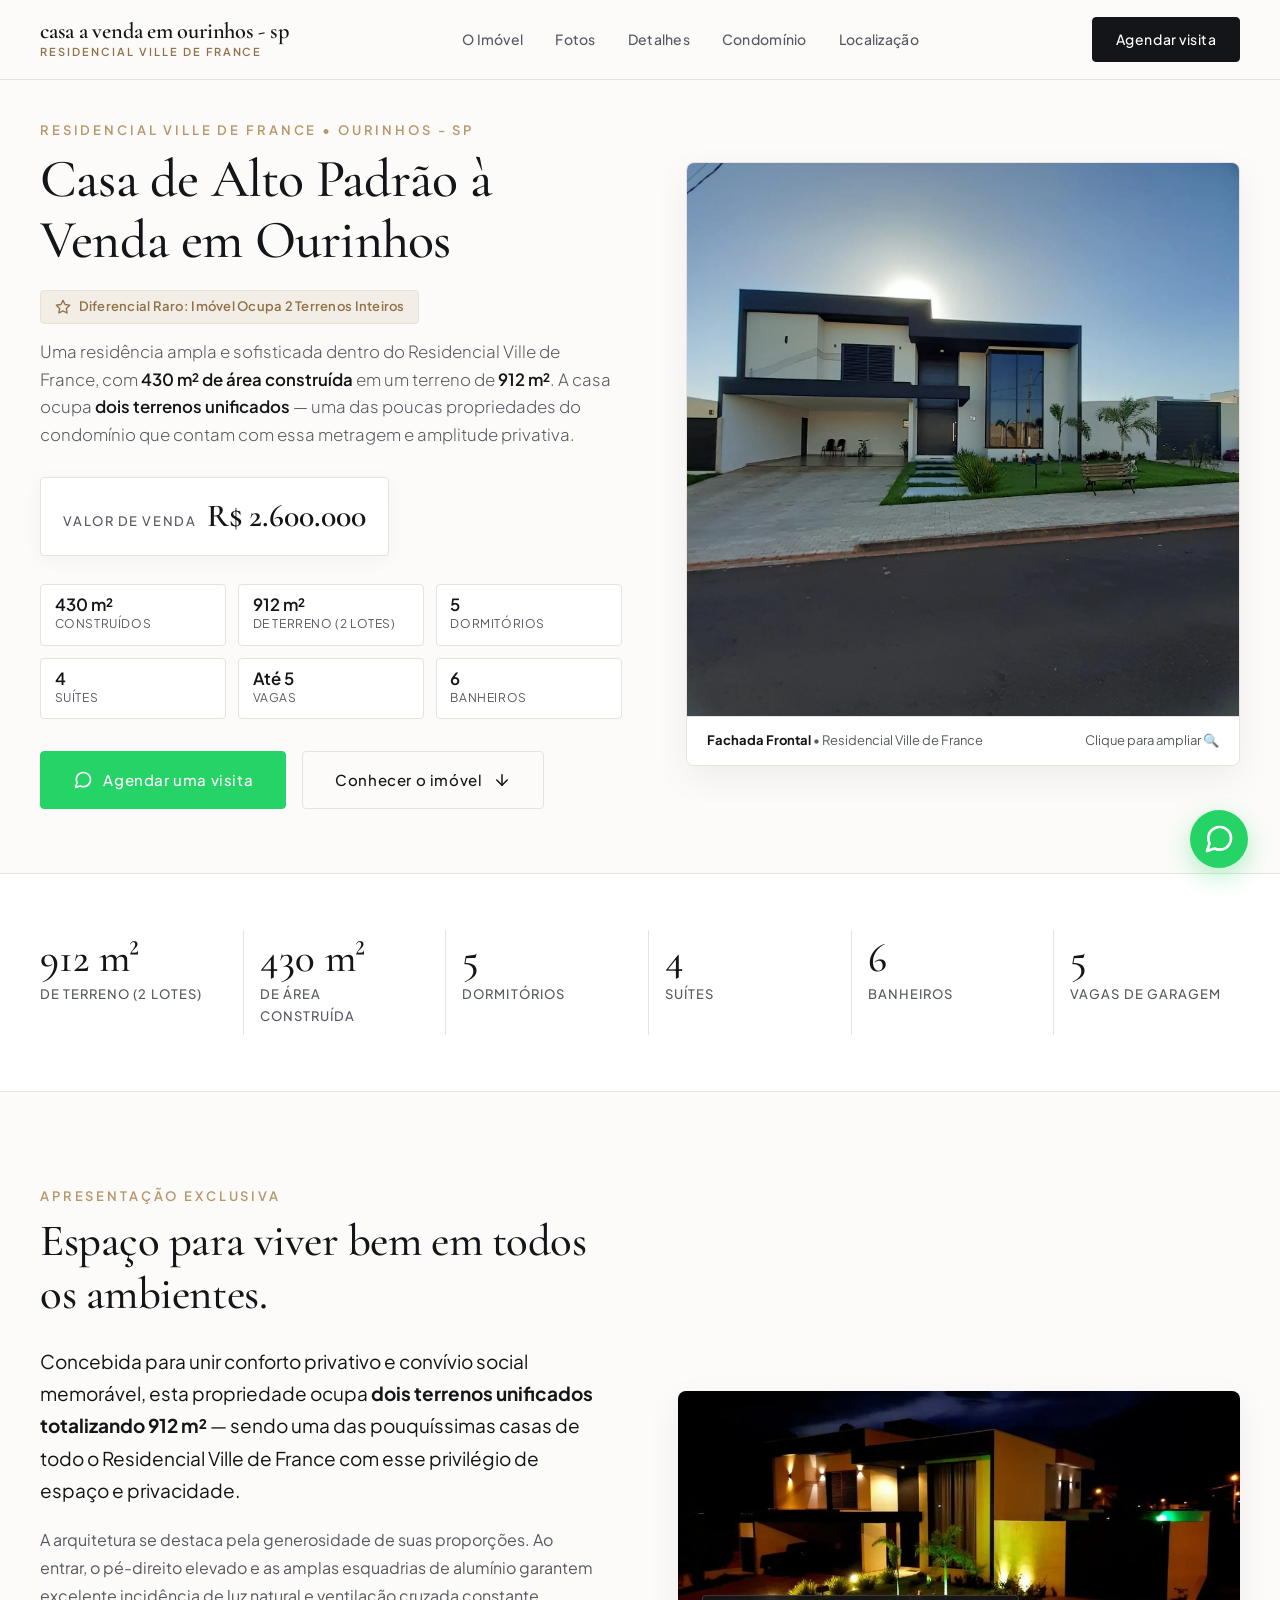
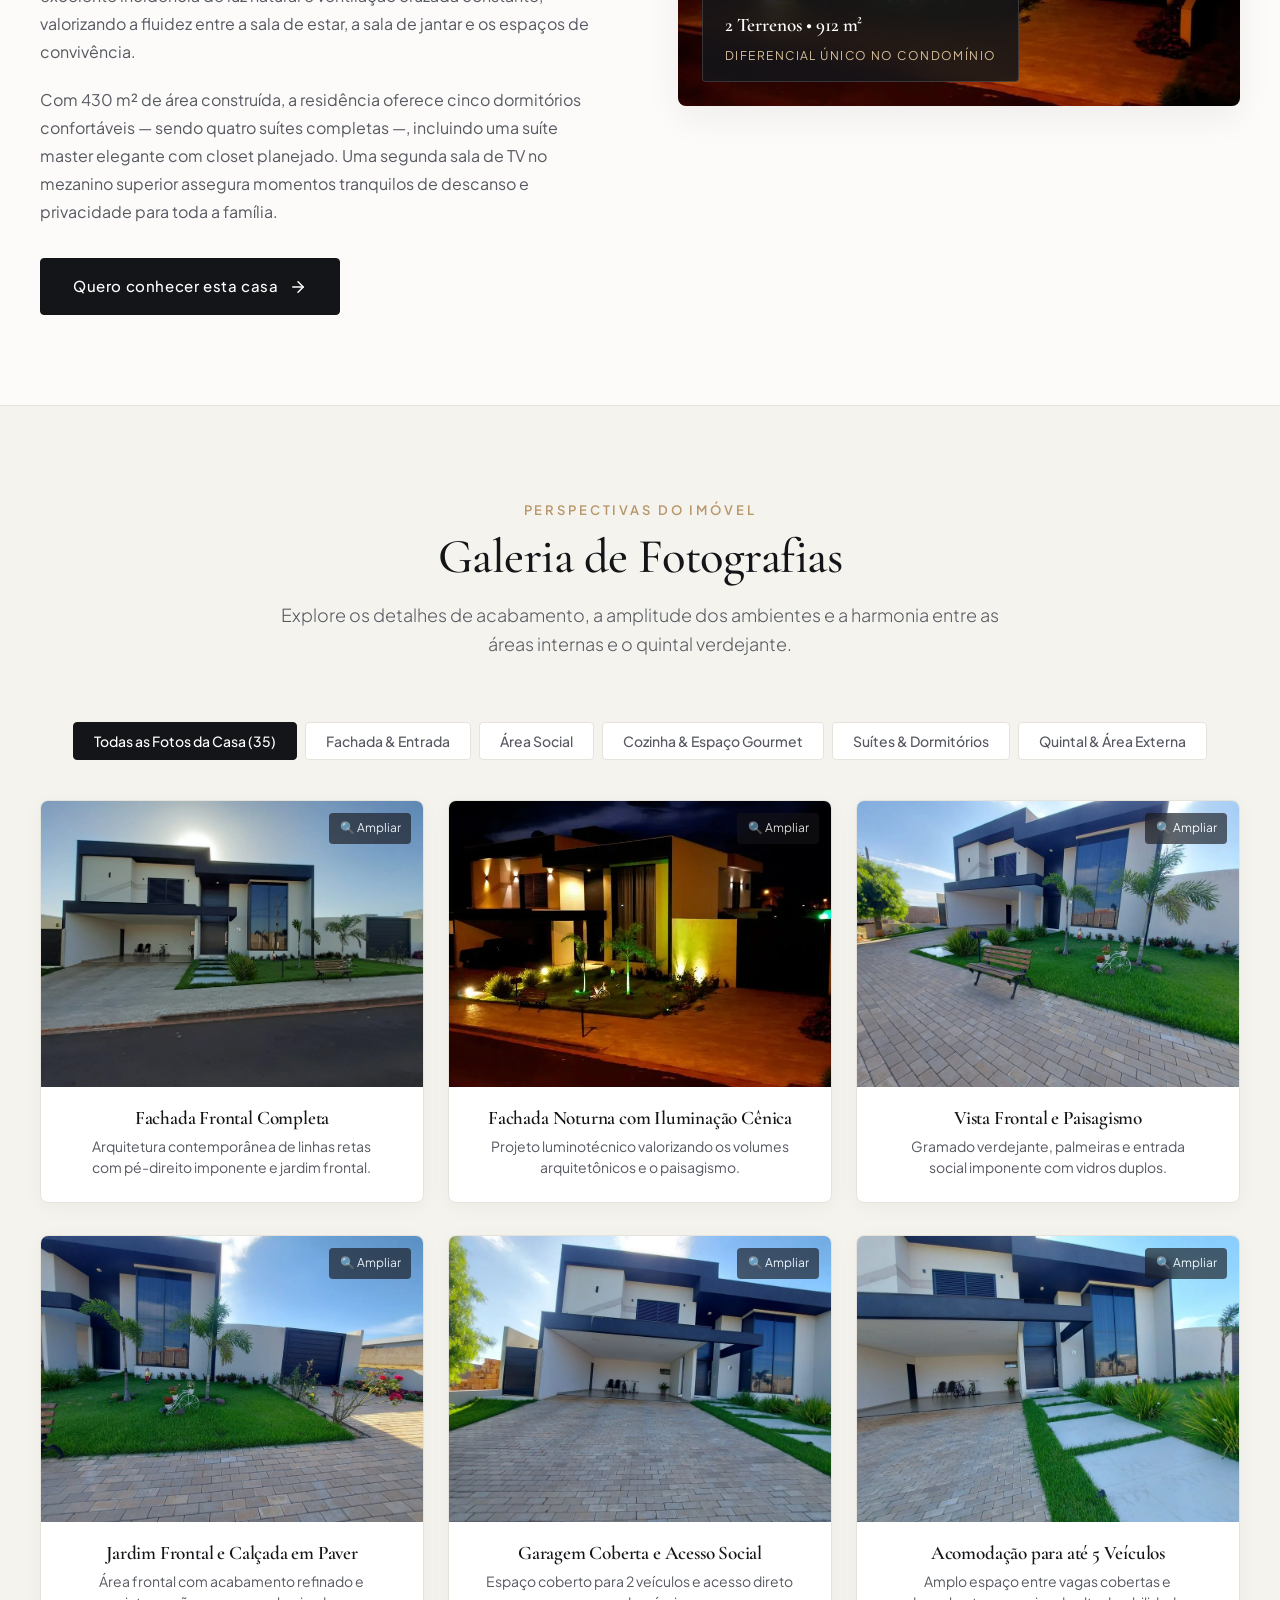
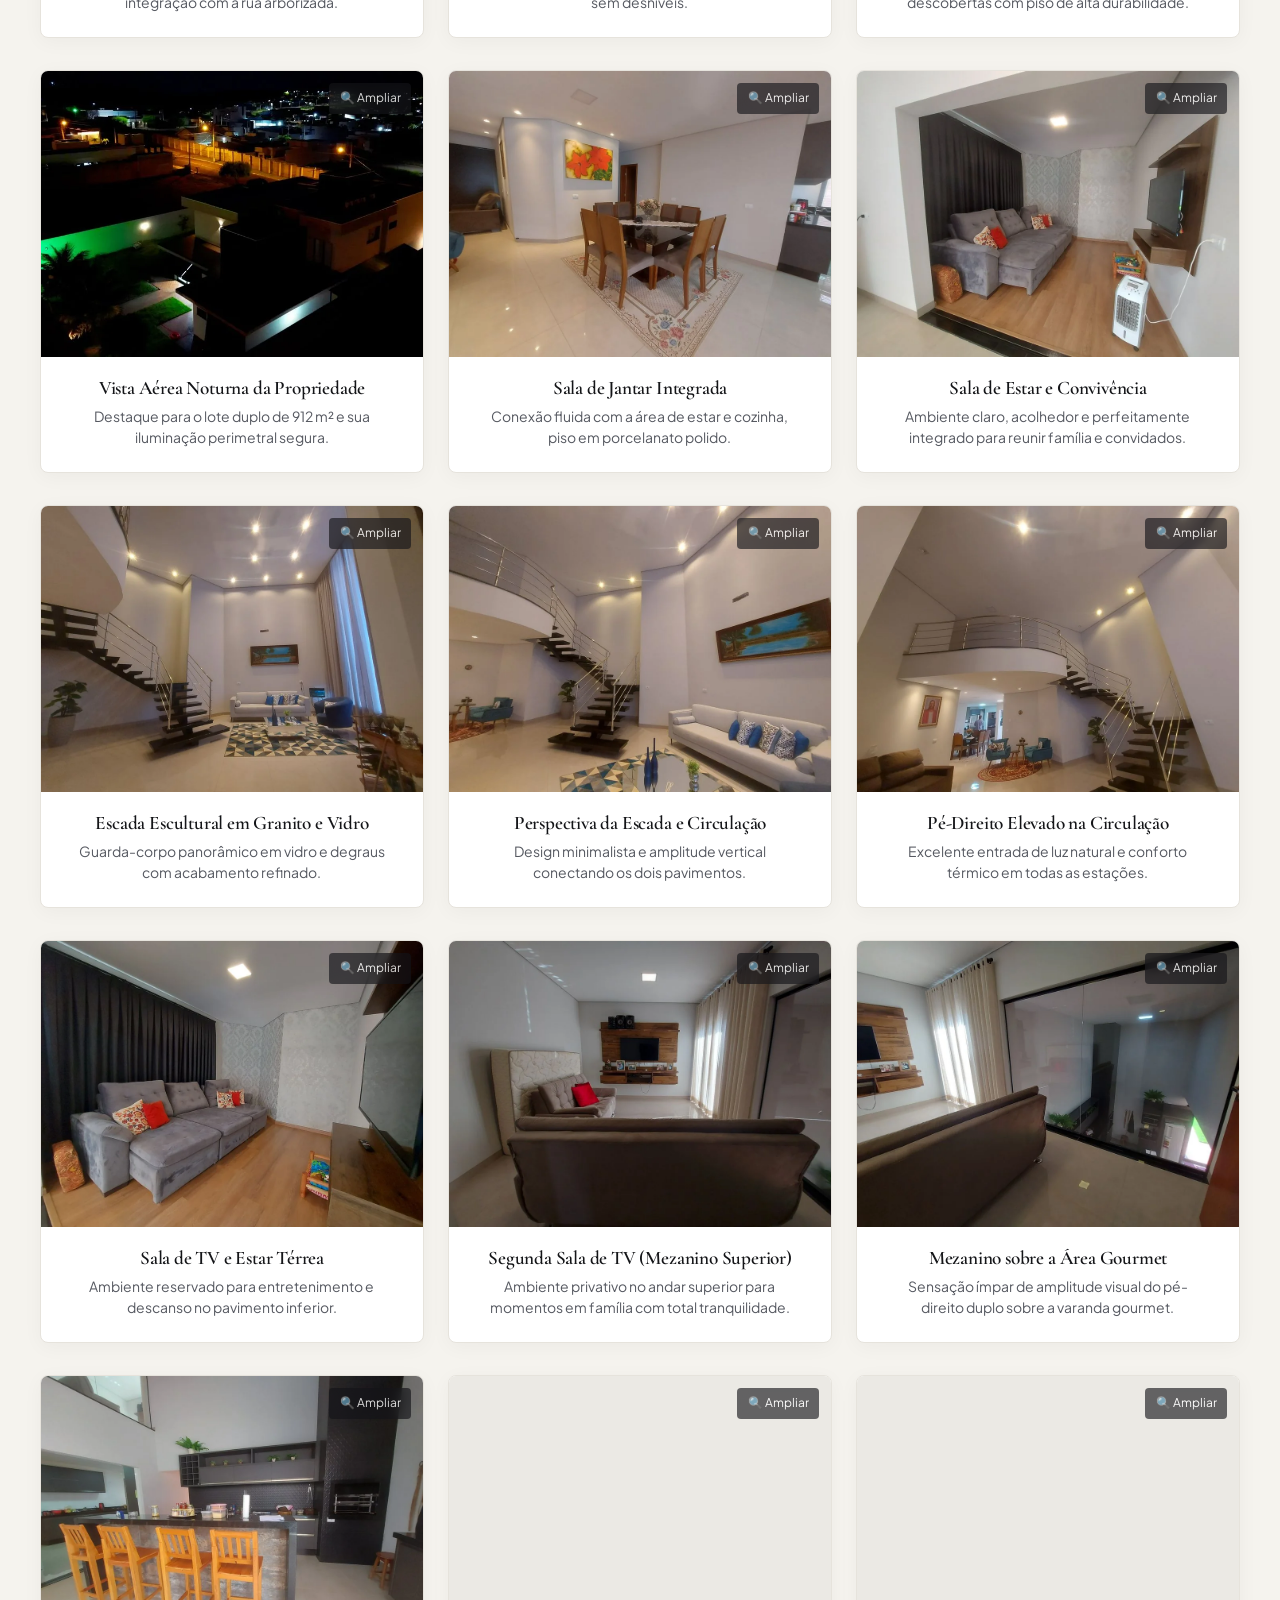
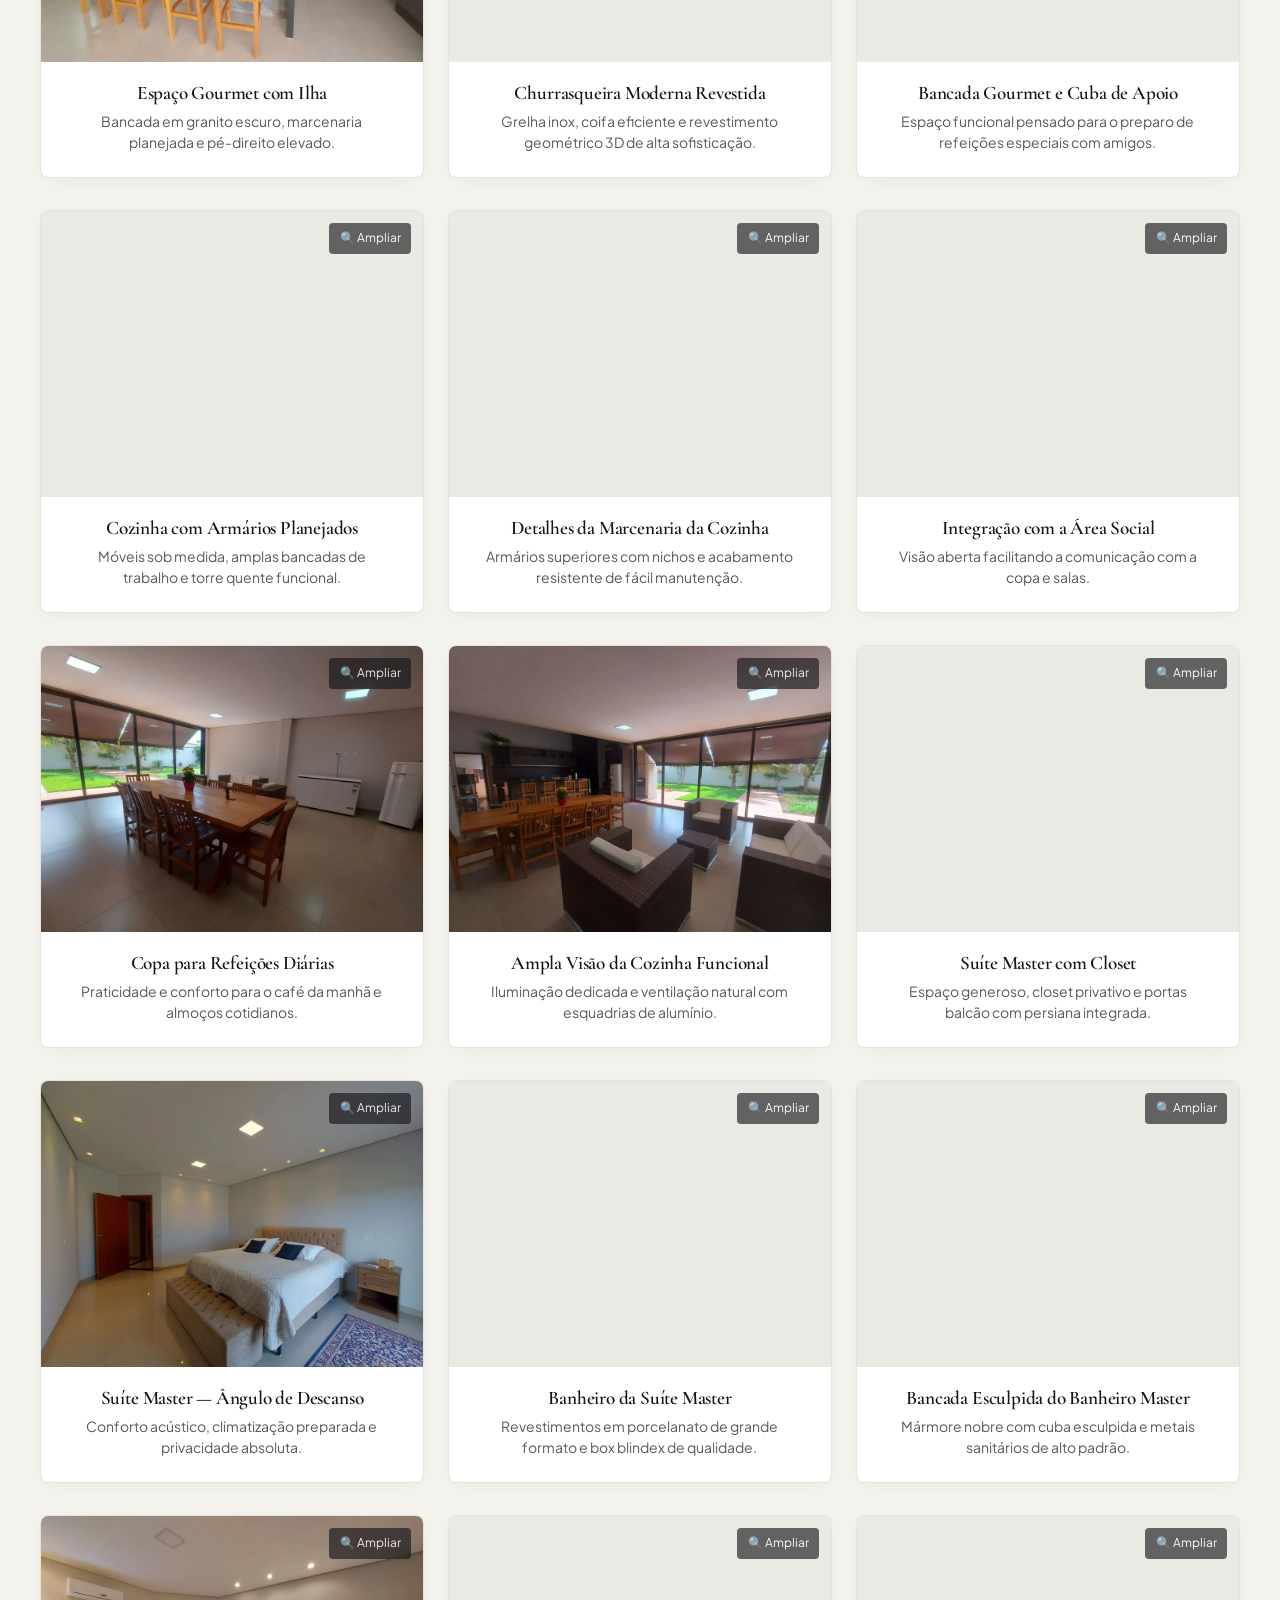
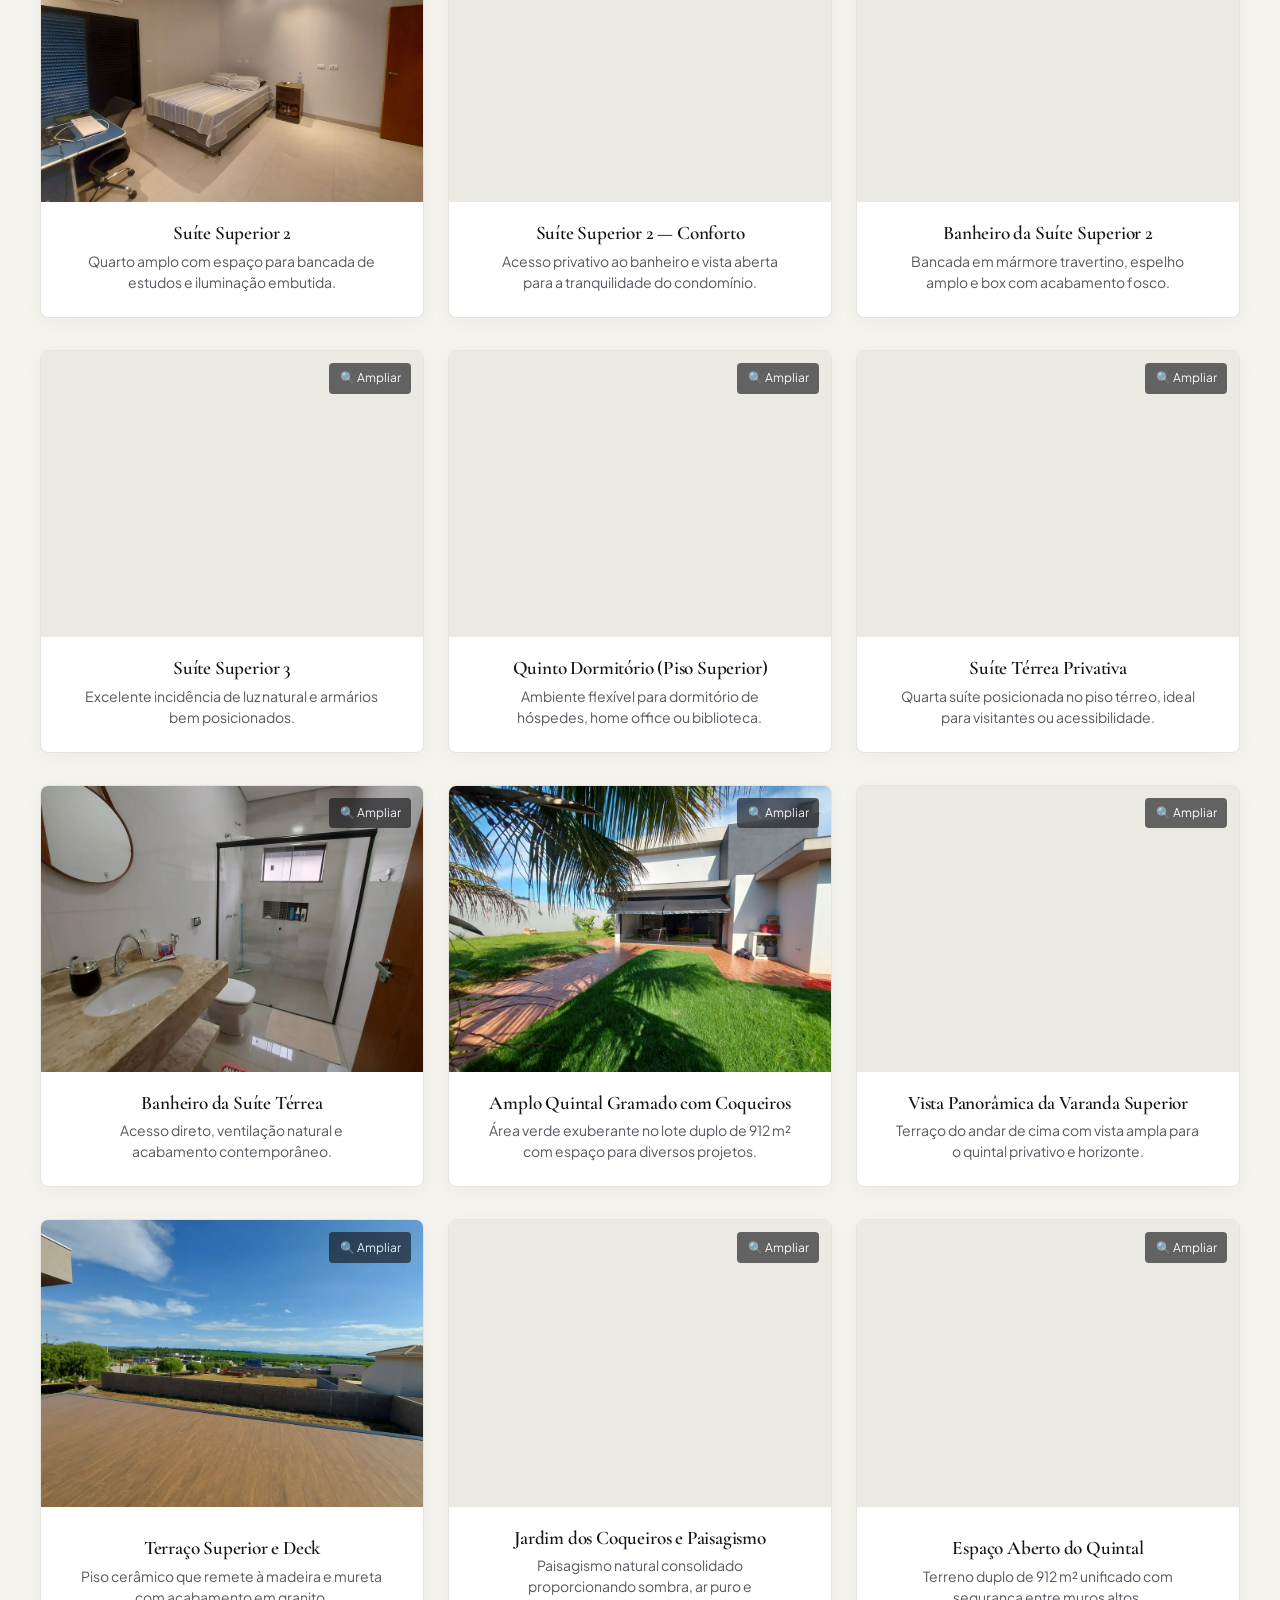
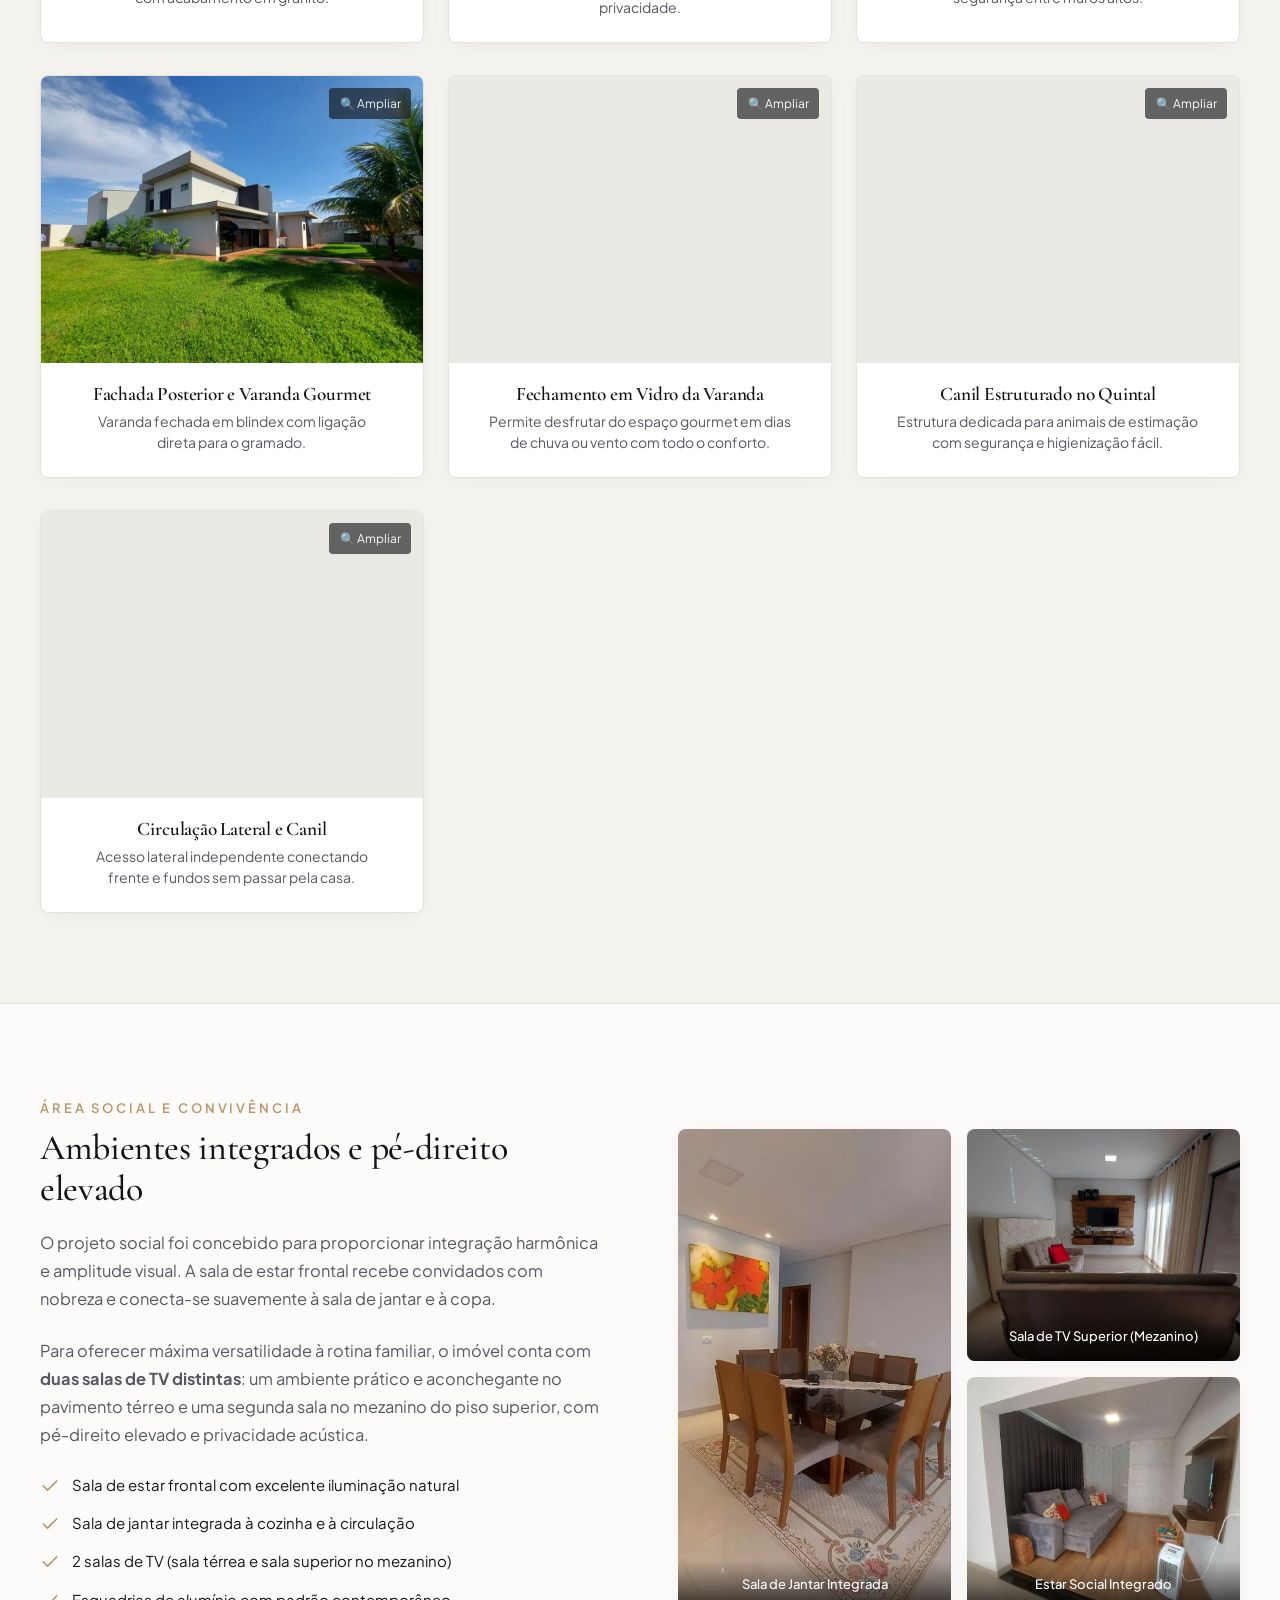
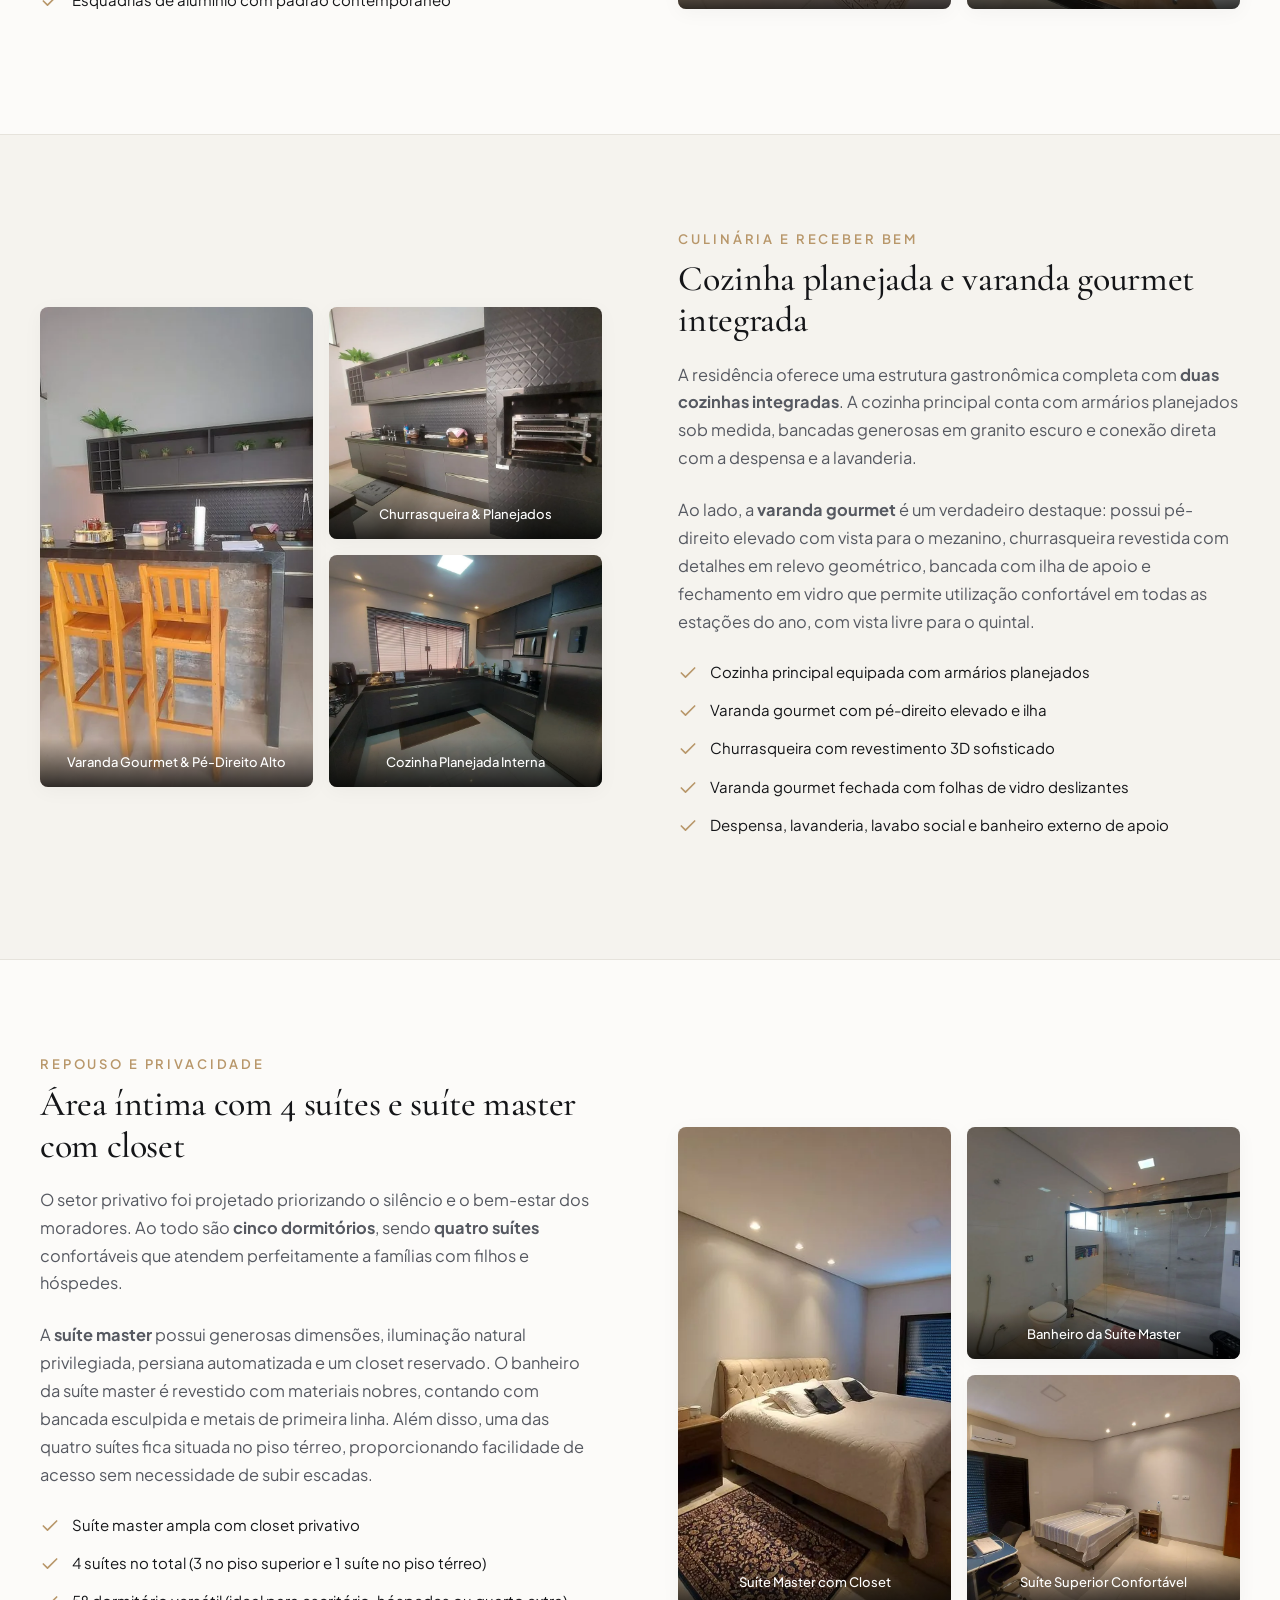
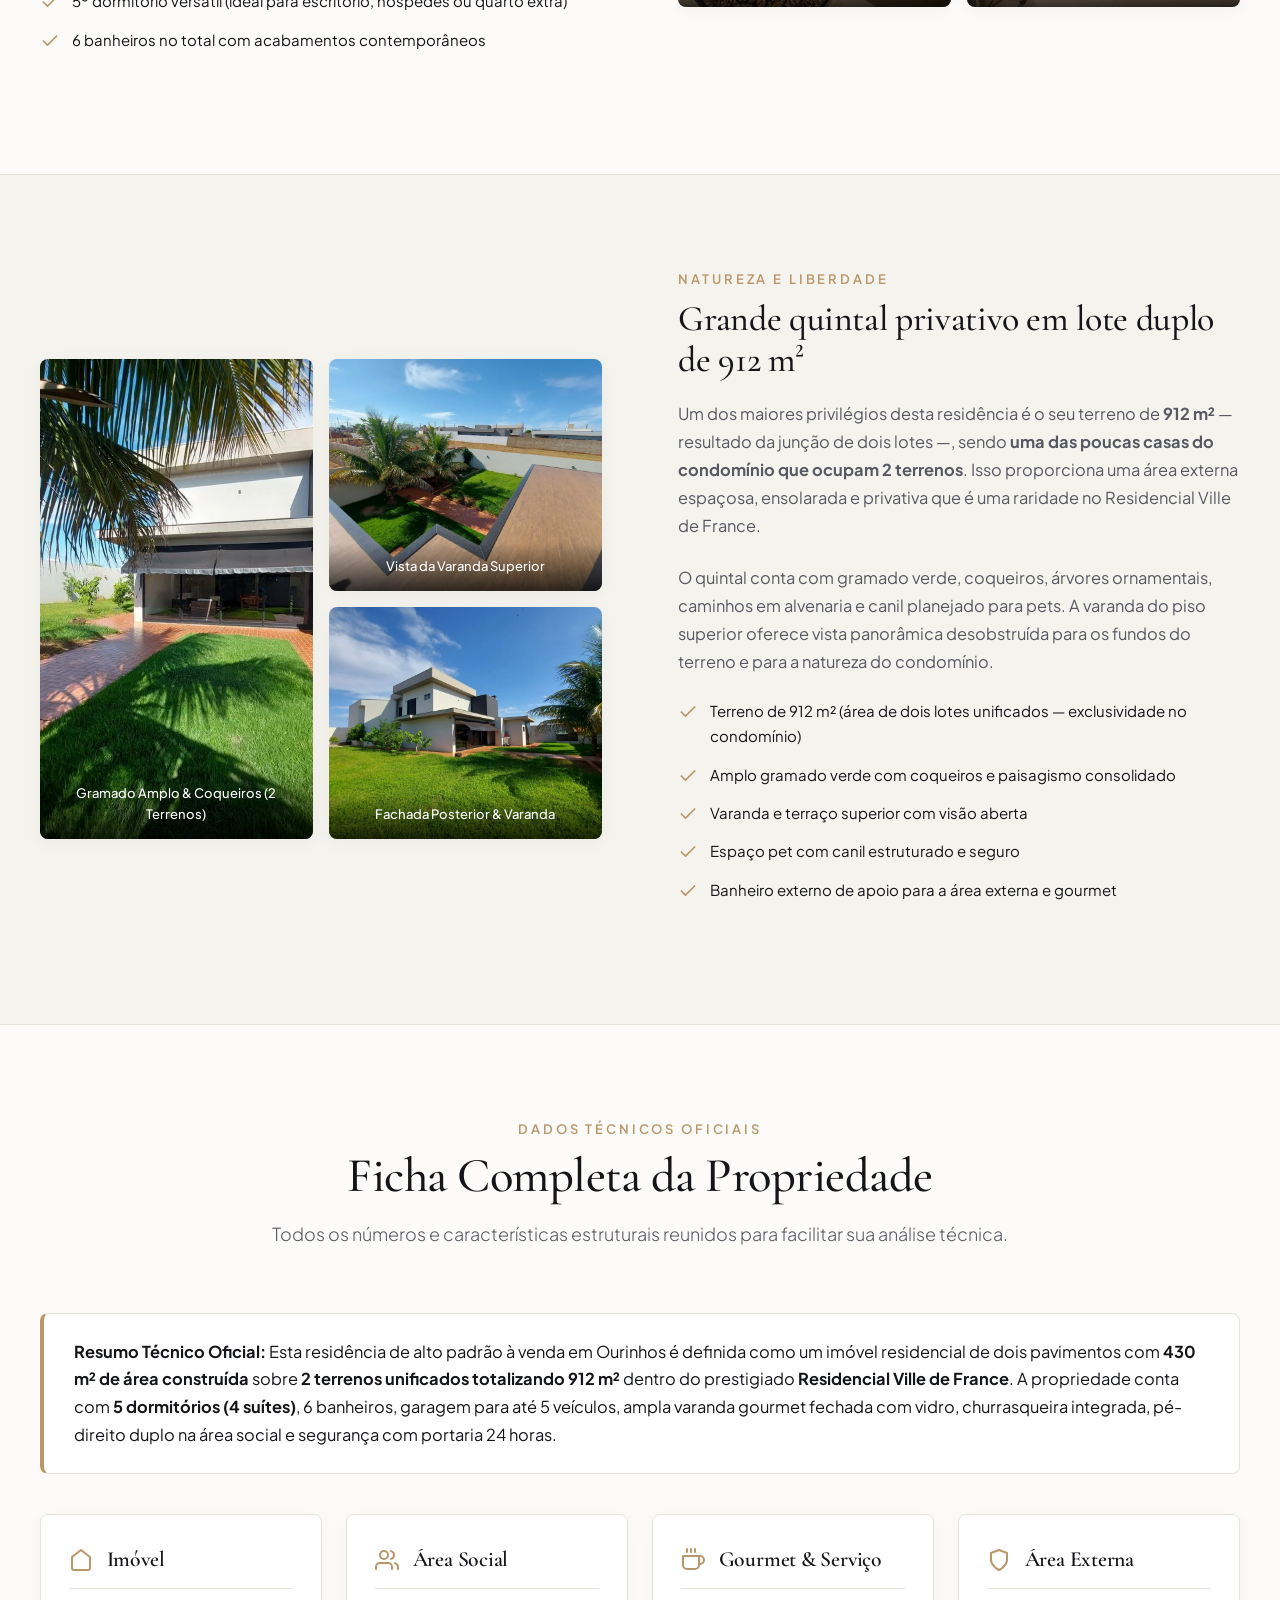
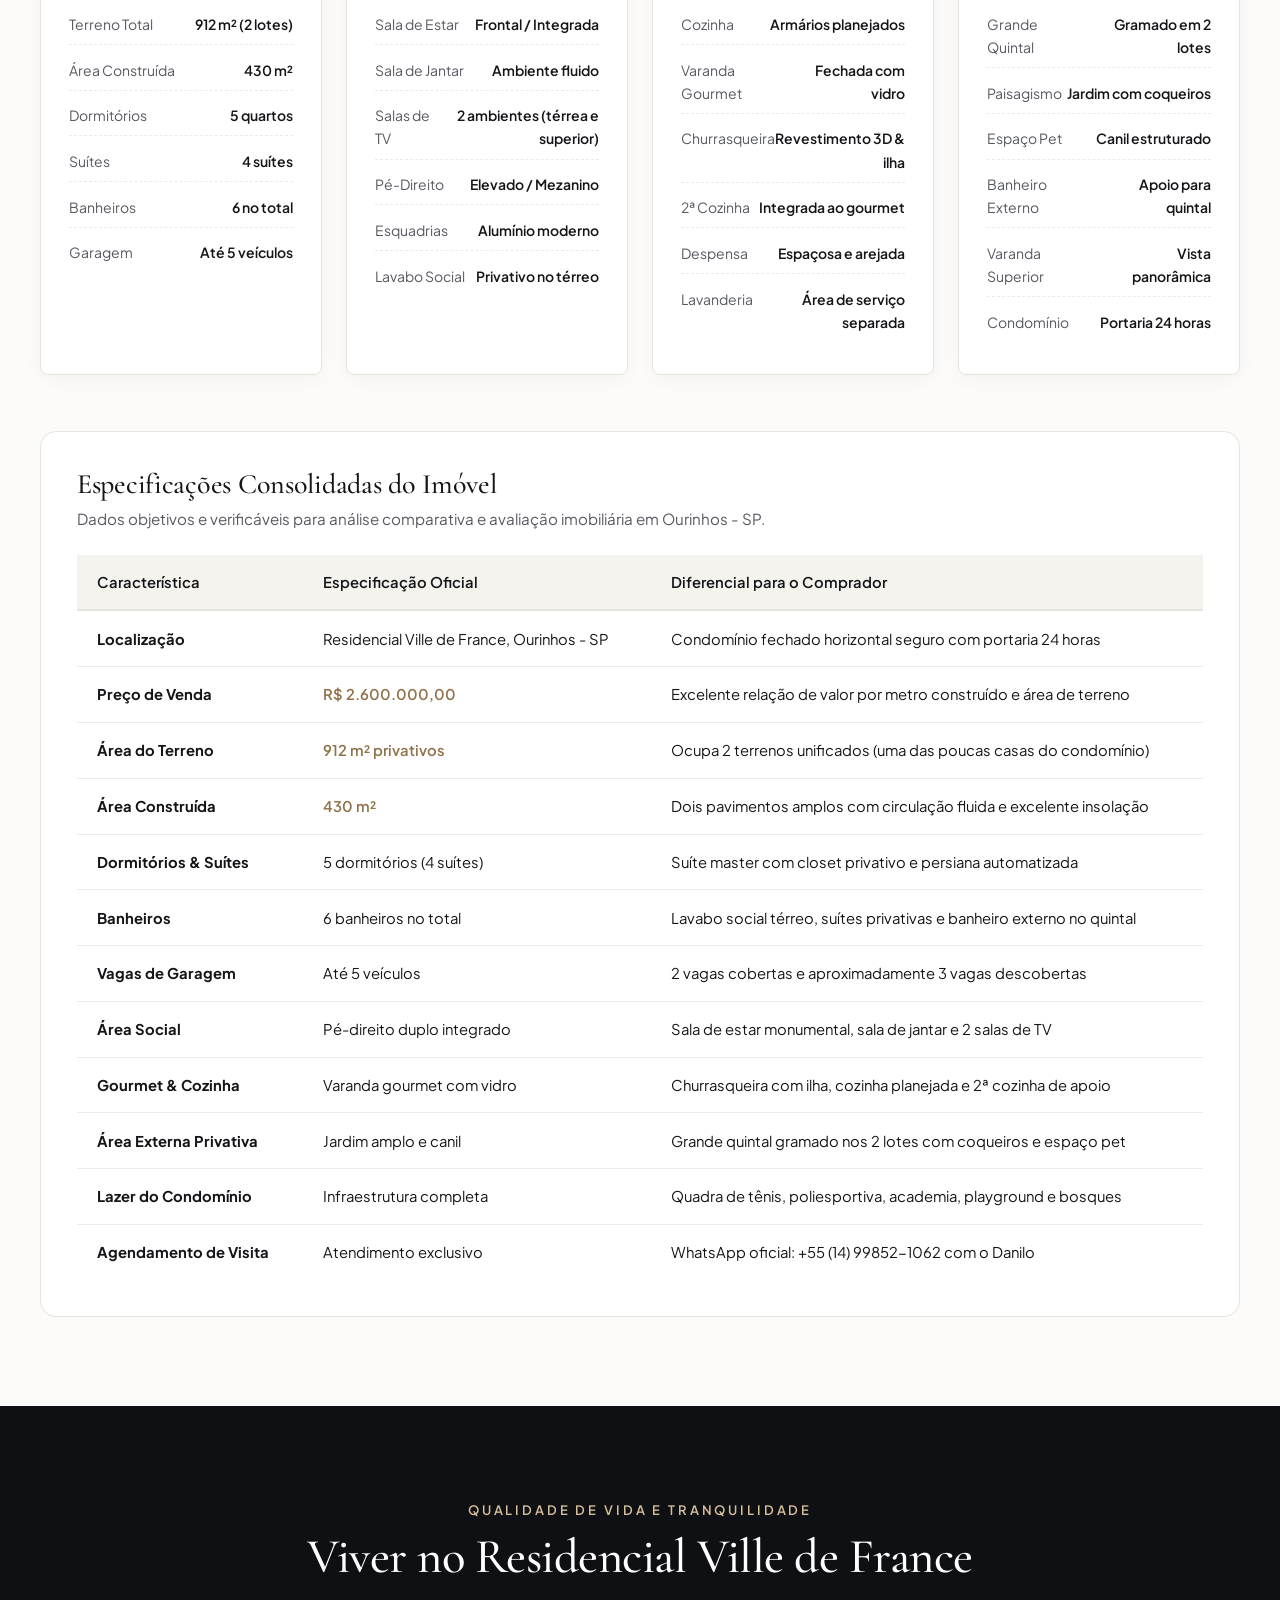
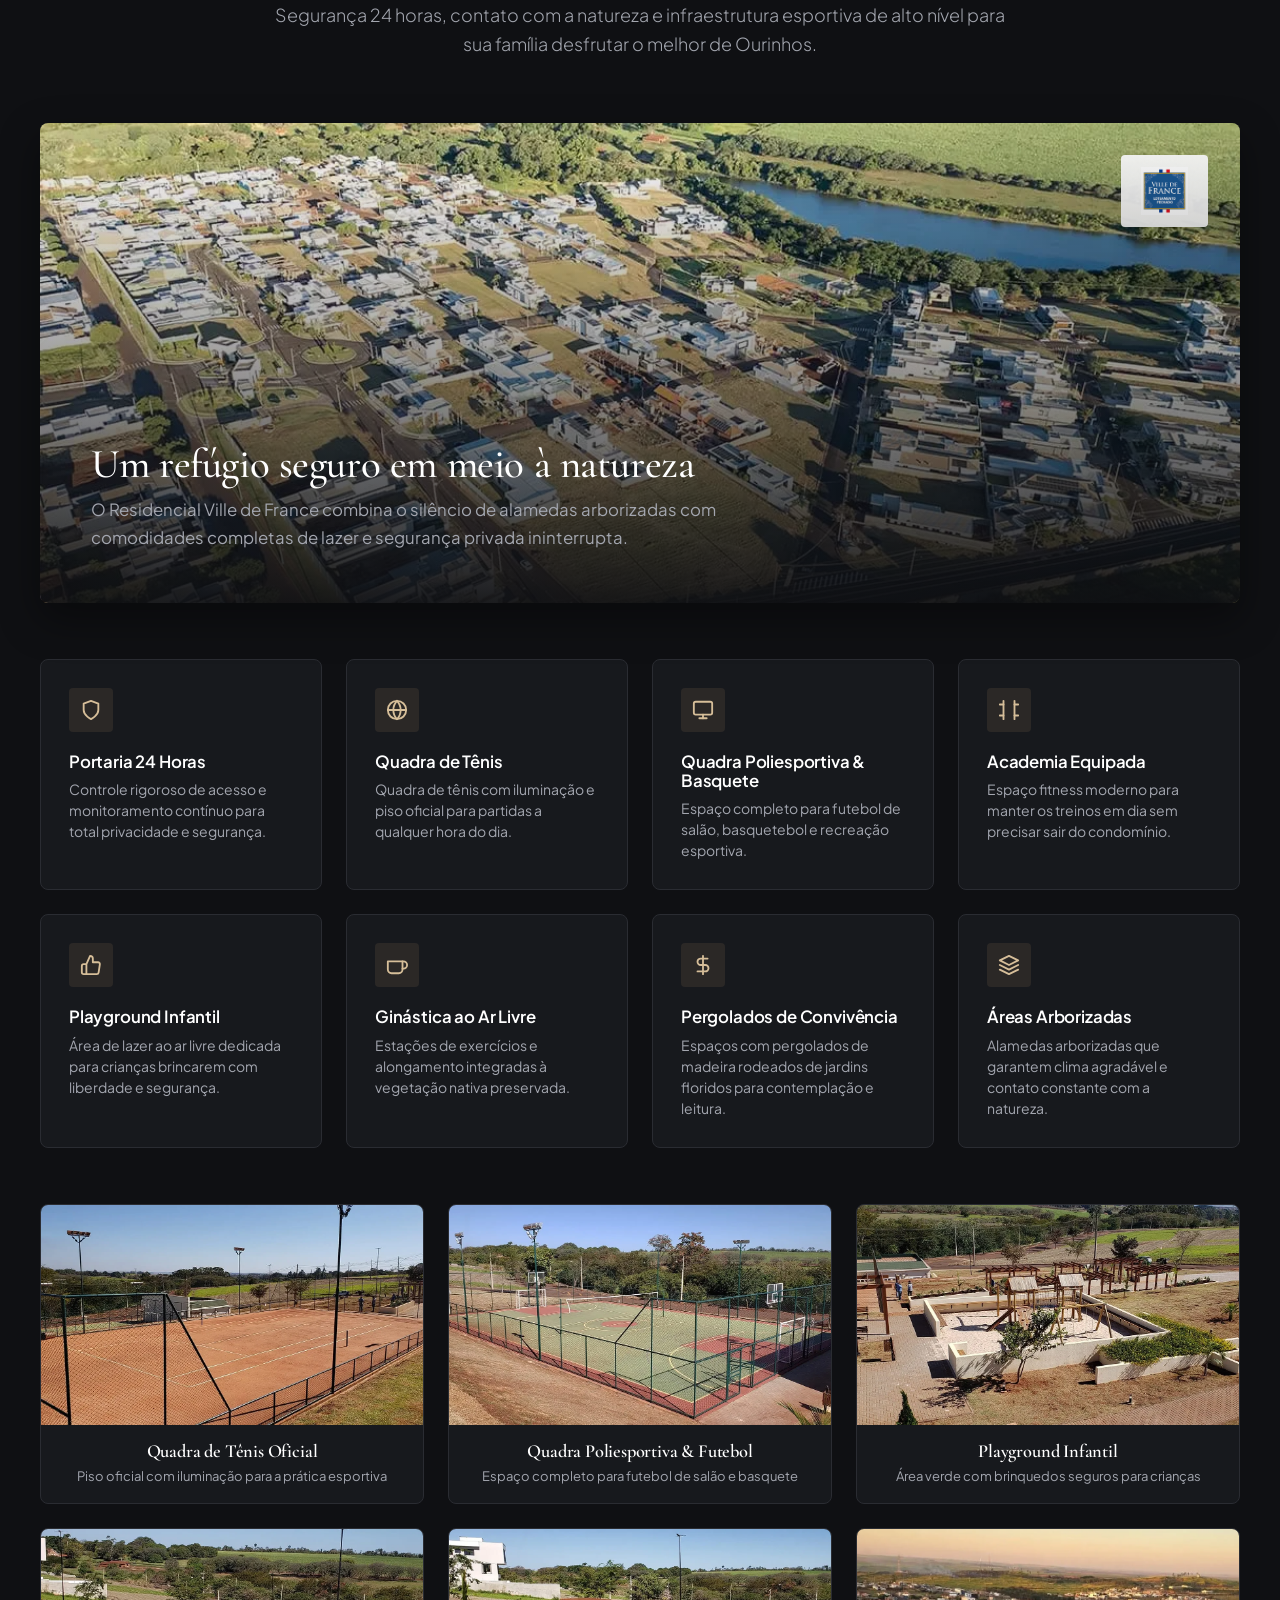
==== commit adf689ae: "feat: layout split hero, galeria completa, responsividade mobile, miniatura whatsapp e configuracao " ====
--- a/index.html
+++ b/index.html
@@ -3,15 +3,30 @@
 <head>
   <!-- Metadados Fundamentais e Codificação -->
   <meta charset="UTF-8">
-  <meta name="viewport" content="width=device-width, initial-scale=1.0">
+  <meta name="viewport" content="width=device-width, initial-scale=1.0, viewport-fit=cover">
   <meta http-equiv="X-UA-Compatible" content="IE=edge">
 
-  <!-- SEO Primário: Título e Descrição Otimizados -->
-  <title>Casa à Venda em Ourinhos | Ville de France | R$ 2,6 Milhões</title>
-  <meta name="description" content="Casa de alto padrão à venda no Residencial Ville de France, em Ourinhos-SP. 430 m² construídos, terreno de 912 m² (2 lotes), 5 dormitórios, 4 suítes e portaria 24h. Veja fotos e agende sua visita.">
-  <meta name="keywords" content="casa à venda em Ourinhos, casa de alto padrão à venda em Ourinhos, casa em Ourinhos, comprar casa em Ourinhos, casa alto padrão Ourinhos, imóvel de alto padrão em Ourinhos, Residencial Ville de France Ourinhos, casa em condomínio fechado Ourinhos, casa 4 suítes Ourinhos, casa 2 terrenos Ourinhos">
+  <!-- SEO Primário: Título e Descrição Otimizados para Busca Orgânica e IA -->
+  <title>Casa à Venda em Ourinhos | Residencial Ville de France | 430 m² e 2 Terrenos</title>
+  <meta name="description" content="Casa de alto padrão à venda no Residencial Ville de France em Ourinhos-SP. 430 m² construídos em terreno duplo de 912 m² (2 lotes), 5 dormitórios (4 suítes) e portaria 24h.">
+  <meta name="keywords" content="casa à venda em Ourinhos, comprar casa em Ourinhos, casa em Ourinhos, residencial ville de france ourinhos, casa de alto padrão à venda em Ourinhos, casa alto padrão Ourinhos, imóvel de alto padrão em Ourinhos, casa em condomínio fechado Ourinhos, casa 4 suítes Ourinhos, casa 2 terrenos Ourinhos, casa ville de france">
   <meta name="author" content="Casa em Ourinhos">
   <meta name="robots" content="index, follow, max-image-preview:large, max-snippet:-1, max-video-preview:-1">
+
+  <!-- SEO Local e Geotagging Oficial (Ourinhos - SP) -->
+  <meta name="geo.region" content="BR-SP">
+  <meta name="geo.placename" content="Ourinhos, São Paulo, Brasil">
+  <meta name="geo.position" content="-22.9791;-49.8697">
+  <meta name="ICBM" content="-22.9791, -49.8697">
+
+  <!-- Dublin Core Metadata (Entidade e Indexação Semântica para Mecanismos de Busca) -->
+  <meta name="DC.title" content="Casa à Venda em Ourinhos | Residencial Ville de France">
+  <meta name="DC.creator" content="Casa em Ourinhos">
+  <meta name="DC.subject" content="Casa à Venda em Ourinhos, Residencial Ville de France, Comprar Casa em Ourinhos, Imóvel de Alto Padrão">
+  <meta name="DC.description" content="Casa de alto padrão à venda no Residencial Ville de France em Ourinhos - SP com 430 m² construídos e terreno duplo de 912 m².">
+  <meta name="DC.publisher" content="casaemourinhos.com.br">
+  <meta name="DC.coverage" content="Ourinhos, São Paulo, Brasil">
+  <meta name="DC.language" content="pt-BR">
 
   <!-- URL Canônica Definitiva -->
   <link rel="canonical" href="https://casaemourinhos.com.br/">
@@ -26,22 +41,22 @@
   <!-- Open Graph / Compartilhamento Facebook e WhatsApp -->
   <meta property="og:locale" content="pt_BR">
   <meta property="og:type" content="website">
-  <meta property="og:title" content="Casa à Venda em Ourinhos | Ville de France | R$ 2,6 Milhões">
-  <meta property="og:description" content="Casa de alto padrão à venda no Residencial Ville de France, Ourinhos-SP. 430 m² construídos, terreno duplo de 912 m², 5 dormitórios, 4 suítes e portaria 24h.">
+  <meta property="og:title" content="Casa à Venda em Ourinhos | Residencial Ville de France | 430 m² e 2 Terrenos">
+  <meta property="og:description" content="Casa de alto padrão à venda no Residencial Ville de France em Ourinhos-SP. 430 m² construídos, terreno duplo de 912 m², 5 dormitórios, 4 suítes e portaria 24h.">
   <meta property="og:url" content="https://casaemourinhos.com.br/">
   <meta property="og:site_name" content="Casa à Venda em Ourinhos - SP">
-  <meta property="og:image" content="https://casaemourinhos.com.br/assets/images/social/og-image-casa-ourinhos.jpg">
-  <meta property="og:image:secure_url" content="https://casaemourinhos.com.br/assets/images/social/og-image-casa-ourinhos.jpg">
+  <meta property="og:image" content="https://casaemourinhos.com.br/assets/images/social/og-image-fachada-frontal-casa-ourinhos.jpg">
+  <meta property="og:image:secure_url" content="https://casaemourinhos.com.br/assets/images/social/og-image-fachada-frontal-casa-ourinhos.jpg">
   <meta property="og:image:width" content="1200">
   <meta property="og:image:height" content="630">
   <meta property="og:image:type" content="image/jpeg">
-  <meta property="og:image:alt" content="Fachada da residência de alto padrão à venda no Residencial Ville de France em Ourinhos">
+  <meta property="og:image:alt" content="Fachada frontal diurna da casa de alto padrão à venda no Residencial Ville de France em Ourinhos">
 
   <!-- Twitter Card -->
   <meta name="twitter:card" content="summary_large_image">
-  <meta name="twitter:title" content="Casa à Venda em Ourinhos | Ville de France | R$ 2,6 Milhões">
+  <meta name="twitter:title" content="Casa à Venda em Ourinhos | Residencial Ville de France | 430 m² e 2 Terrenos">
   <meta name="twitter:description" content="Casa de alto padrão à venda no Residencial Ville de France, Ourinhos-SP. 430 m² construídos em 912 m² de terreno com 5 quartos e 4 suítes.">
-  <meta name="twitter:image" content="https://casaemourinhos.com.br/assets/images/social/og-image-casa-ourinhos.jpg">
+  <meta name="twitter:image" content="https://casaemourinhos.com.br/assets/images/social/og-image-fachada-frontal-casa-ourinhos.jpg">
 
   <!-- Conexões Prévias com Google Fonts para Alta Performance -->
   <link rel="preconnect" href="https://fonts.googleapis.com">
@@ -54,7 +69,7 @@
   <!-- Folha de Estilos Principal -->
   <link rel="stylesheet" href="assets/css/style.css">
 
-  <!-- Dados Estruturados Schema.org / JSON-LD (@graph) -->
+  <!-- Dados Estruturados Schema.org / JSON-LD Completo (@graph) para Google e Motores de IA (GEO) -->
   <script type="application/ld+json">
   {
     "@context": "https://schema.org",
@@ -64,8 +79,51 @@
         "@id": "https://casaemourinhos.com.br/#website",
         "url": "https://casaemourinhos.com.br/",
         "name": "Casa à Venda em Ourinhos - SP",
-        "description": "Anúncio exclusivo de casa de alto padrão à venda no Residencial Ville de France em Ourinhos - SP.",
+        "alternateName": "Comprar Casa em Ourinhos | Residencial Ville de France",
+        "description": "Portal exclusivo anunciando residência de alto padrão à venda no Residencial Ville de France em Ourinhos - SP.",
         "inLanguage": "pt-BR"
+      },
+      {
+        "@type": "BreadcrumbList",
+        "@id": "https://casaemourinhos.com.br/#breadcrumbs",
+        "itemListElement": [
+          {
+            "@type": "ListItem",
+            "position": 1,
+            "name": "Início",
+            "item": "https://casaemourinhos.com.br/"
+          },
+          {
+            "@type": "ListItem",
+            "position": 2,
+            "name": "Casa à Venda em Ourinhos",
+            "item": "https://casaemourinhos.com.br/#imovel"
+          },
+          {
+            "@type": "ListItem",
+            "position": 3,
+            "name": "Residencial Ville de France",
+            "item": "https://casaemourinhos.com.br/#condominio"
+          }
+        ]
+      },
+      {
+        "@type": "Place",
+        "@id": "https://casaemourinhos.com.br/#condominio-place",
+        "name": "Residencial Ville de France Ourinhos",
+        "description": "Condomínio fechado horizontal de alto padrão com portaria 24 horas, quadra de tênis, quadra poliesportiva, academia e alamedas arborizadas em Ourinhos - SP.",
+        "address": {
+          "@type": "PostalAddress",
+          "addressLocality": "Ourinhos",
+          "addressRegion": "SP",
+          "postalCode": "19900-000",
+          "addressCountry": "BR"
+        },
+        "geo": {
+          "@type": "GeoCoordinates",
+          "latitude": -22.9791,
+          "longitude": -49.8697
+        }
       },
       {
         "@type": "RealEstateListing",
@@ -74,57 +132,65 @@
         "name": "Casa de Alto Padrão à Venda no Residencial Ville de France em Ourinhos",
         "description": "Residência contemporânea de 430 m² de área construída em terreno duplo de 912 m² (uma das poucas casas do condomínio que ocupam dois terrenos), 5 dormitórios, 4 suítes, varanda gourmet e condomínio fechado com portaria 24 horas em Ourinhos - SP.",
         "datePosted": "2026-10-08",
+        "dateModified": "2026-10-08",
         "mainEntity": {
           "@type": "SingleFamilyResidence",
           "@id": "https://casaemourinhos.com.br/#residence",
-          "name": "Casa de Alto Padrão no Residencial Ville de France",
-          "description": "Imóvel de alto padrão com 430 m² construídos em lote duplo de 912 m², 5 dormitórios sendo 4 suítes, pé-direito elevado, ampla varanda gourmet e quintal verdejante.",
+          "name": "Casa à Venda no Residencial Ville de France - Ourinhos SP",
+          "alternateName": [
+            "Casa de Alto Padrão à Venda em Ourinhos",
+            "Comprar Casa em Ourinhos",
+            "Casa no Residencial Ville de France Ourinhos",
+            "Casa com 4 Suítes e 2 Terrenos em Ourinhos"
+          ],
+          "description": "Imóvel de alto padrão com 430 m² construídos em lote duplo de 912 m², 5 dormitórios sendo 4 suítes, pé-direito elevado, ampla varanda gourmet fechada com vidro, churrasqueira integrada, canil e quintal verdejante.",
           "numberOfBedrooms": 5,
           "numberOfBathroomsTotal": 6,
+          "numberOfRooms": 12,
           "floorSize": {
             "@type": "QuantitativeValue",
             "value": 430,
             "unitCode": "MTK"
           },
-          "additionalProperty": [
-            {
-              "@type": "PropertyValue",
-              "name": "Área do Terreno",
-              "value": "912 m² (2 lotes unificados)"
-            },
-            {
-              "@type": "PropertyValue",
-              "name": "Número de Suítes",
-              "value": 4
-            },
-            {
-              "@type": "PropertyValue",
-              "name": "Vagas de Garagem",
-              "value": "Até 5 veículos"
-            },
-            {
-              "@type": "PropertyValue",
-              "name": "Condomínio",
-              "value": "Residencial Ville de France"
-            },
-            {
-              "@type": "PropertyValue",
-              "name": "Diferencial",
-              "value": "Ocupa dois terrenos unificados"
-            }
+          "lotSize": {
+            "@type": "QuantitativeValue",
+            "value": 912,
+            "unitCode": "MTK"
+          },
+          "amenityFeature": [
+            { "@type": "LocationFeatureSpecification", "name": "Dois Terrenos Unificados (912 m²)", "value": true },
+            { "@type": "LocationFeatureSpecification", "name": "Varanda Gourmet Fechada com Vidro", "value": true },
+            { "@type": "LocationFeatureSpecification", "name": "Churrasqueira com Ilha e Cozinha Integrada", "value": true },
+            { "@type": "LocationFeatureSpecification", "name": "Pé-direito Duplo na Área Social", "value": true },
+            { "@type": "LocationFeatureSpecification", "name": "Suíte Master com Closet Privativo", "value": true },
+            { "@type": "LocationFeatureSpecification", "name": "Portaria e Segurança 24 Horas", "value": true },
+            { "@type": "LocationFeatureSpecification", "name": "Quadra de Tênis no Condomínio", "value": true },
+            { "@type": "LocationFeatureSpecification", "name": "Quadra Poliesportiva e Basquete", "value": true },
+            { "@type": "LocationFeatureSpecification", "name": "Academia Equipada e Ginástica ao Ar Livre", "value": true },
+            { "@type": "LocationFeatureSpecification", "name": "Playground Infantil", "value": true },
+            { "@type": "LocationFeatureSpecification", "name": "Garagem para até 5 Veículos", "value": true },
+            { "@type": "LocationFeatureSpecification", "name": "Canil Estruturado e Quintal Gramado", "value": true }
           ],
           "address": {
             "@type": "PostalAddress",
+            "streetAddress": "Residencial Ville de France",
             "addressLocality": "Ourinhos",
             "addressRegion": "SP",
+            "postalCode": "19900-000",
             "addressCountry": "BR"
+          },
+          "geo": {
+            "@type": "GeoCoordinates",
+            "latitude": -22.9791,
+            "longitude": -49.8697
           },
           "photo": [
             "https://casaemourinhos.com.br/assets/images/casa/fachada-frontal-casa-alto-padrao-ourinhos.webp",
             "https://casaemourinhos.com.br/assets/images/casa/fachada-noturna-iluminacao-ourinhos.webp",
             "https://casaemourinhos.com.br/assets/images/casa/espaco-gourmet-ilha-churrasqueira-pe-direito-alto.webp",
             "https://casaemourinhos.com.br/assets/images/casa/suite-master-ampla-luminosidade.webp",
-            "https://casaemourinhos.com.br/assets/images/casa/amplo-quintal-gramado-coqueiros.webp"
+            "https://casaemourinhos.com.br/assets/images/casa/amplo-quintal-gramado-coqueiros.webp",
+            "https://casaemourinhos.com.br/assets/images/casa/sala-estar-pe-direito-duplo-ourinhos.webp"
           ]
         },
         "offers": {
@@ -137,6 +203,84 @@
           "validFrom": "2026-10-08",
           "url": "https://casaemourinhos.com.br/"
         }
+      },
+      {
+        "@type": "FAQPage",
+        "@id": "https://casaemourinhos.com.br/#faq-schema",
+        "mainEntity": [
+          {
+            "@type": "Question",
+            "name": "Qual é o valor da casa à venda no Residencial Ville de France em Ourinhos?",
+            "acceptedAnswer": {
+              "@type": "Answer",
+              "text": "O valor anunciado do imóvel é de R$ 2.600.000,00."
+            }
+          },
+          {
+            "@type": "Question",
+            "name": "Qual é o tamanho do terreno desta casa à venda em Ourinhos?",
+            "acceptedAnswer": {
+              "@type": "Answer",
+              "text": "O imóvel possui 912 m² de terreno privativo, resultado da junção de 2 terrenos unificados — sendo uma das poucas casas do Residencial Ville de France que ocupam dois lotes inteiros."
+            }
+          },
+          {
+            "@type": "Question",
+            "name": "Qual é a área construída desta residência?",
+            "acceptedAnswer": {
+              "@type": "Answer",
+              "text": "A área construída total é de 430 m², distribuídos em dois pavimentos com ambientes amplos, pé-direito elevado e excelente iluminação natural."
+            }
+          },
+          {
+            "@type": "Question",
+            "name": "Quantos quartos e suítes a casa possui?",
+            "acceptedAnswer": {
+              "@type": "Answer",
+              "text": "A casa possui 5 dormitórios, sendo 4 suítes no total — incluindo uma suíte master com closet privativo — além de 6 banheiros."
+            }
+          },
+          {
+            "@type": "Question",
+            "name": "Quantos veículos a garagem comporta?",
+            "acceptedAnswer": {
+              "@type": "Answer",
+              "text": "Acomoda confortavelmente até 5 veículos, sendo 2 vagas cobertas e espaço descoberto para aproximadamente mais 3 veículos."
+            }
+          },
+          {
+            "@type": "Question",
+            "name": "A casa fica em condomínio fechado em Ourinhos?",
+            "acceptedAnswer": {
+              "@type": "Answer",
+              "text": "Sim. A residência está localizada no Residencial Ville de France, em Ourinhos - SP, contando com portaria 24 horas e controle rigoroso de acesso."
+            }
+          },
+          {
+            "@type": "Question",
+            "name": "O condomínio Residencial Ville de France possui estrutura de lazer?",
+            "acceptedAnswer": {
+              "@type": "Answer",
+              "text": "Sim. O condomínio oferece academia equipada, quadra de tênis com iluminação, quadra poliesportiva, quadra de basquete, playground infantil, estações de ginástica ao ar livre e amplas áreas arborizadas com pergolados de convivência."
+            }
+          },
+          {
+            "@type": "Question",
+            "name": "Por que esta casa em Ourinhos é uma oportunidade diferenciada de compra?",
+            "acceptedAnswer": {
+              "@type": "Answer",
+              "text": "Porque é uma das raras residências do Residencial Ville de France edificadas em dois terrenos unificados (912 m²), oferecendo 430 m² de construção com acabamentos refinados, 4 suítes, ampla área gourmet envidraçada e segurança ininterrupta."
+            }
+          },
+          {
+            "@type": "Question",
+            "name": "Como agendar uma visita ou obter mais informações sobre a casa?",
+            "acceptedAnswer": {
+              "@type": "Answer",
+              "text": "A visita privativa e o esclarecimento de dúvidas devem ser solicitados diretamente pelo WhatsApp +55 14 99852-1062 com o Danilo, mediante agendamento prévio com discrição e exclusividade."
+            }
+          }
+        ]
       }
     ]
   }
@@ -1180,6 +1324,13 @@
           </p>
         </div>
 
+        <!-- Síntese Semântica Direta para Motores de Busca e IAs Generativas (GEO) -->
+        <div class="specs-summary-box">
+          <p>
+            <strong>Resumo Técnico Oficial:</strong> Esta residência de alto padrão à venda em Ourinhos é definida como um imóvel residencial de dois pavimentos com <strong>430 m² de área construída</strong> sobre <strong>2 terrenos unificados totalizando 912 m²</strong> dentro do prestigiado <strong>Residencial Ville de France</strong>. A propriedade conta com <strong>5 dormitórios (4 suítes)</strong>, 6 banheiros, garagem para até 5 veículos, ampla varanda gourmet fechada com vidro, churrasqueira integrada, pé-direito duplo na área social e segurança com portaria 24 horas.
+          </p>
+        </div>
+
         <div class="specs-grid">
           <!-- Card 1: Imóvel -->
           <div class="specs-card">
@@ -1315,6 +1466,87 @@
                 <span class="specs-item-value">Portaria 24 horas</span>
               </li>
             </ul>
+          </div>
+        </div>
+
+        <!-- Tabela Semântica de Especificações Técnicas (GEO & Comparativo Estruturado) -->
+        <div class="specs-table-container">
+          <div class="specs-table-header">
+            <h3 class="specs-table-title">Especificações Consolidadas do Imóvel</h3>
+            <p class="specs-table-subtitle">Dados objetivos e verificáveis para análise comparativa e avaliação imobiliária em Ourinhos - SP.</p>
+          </div>
+          <div class="specs-table-wrapper">
+            <table class="specs-table">
+              <thead>
+                <tr>
+                  <th scope="col">Característica</th>
+                  <th scope="col">Especificação Oficial</th>
+                  <th scope="col">Diferencial para o Comprador</th>
+                </tr>
+              </thead>
+              <tbody>
+                <tr>
+                  <td><strong>Localização</strong></td>
+                  <td>Residencial Ville de France, Ourinhos - SP</td>
+                  <td>Condomínio fechado horizontal seguro com portaria 24 horas</td>
+                </tr>
+                <tr>
+                  <td><strong>Preço de Venda</strong></td>
+                  <td class="col-highlight">R$ 2.600.000,00</td>
+                  <td>Excelente relação de valor por metro construído e área de terreno</td>
+                </tr>
+                <tr>
+                  <td><strong>Área do Terreno</strong></td>
+                  <td class="col-highlight">912 m² privativos</td>
+                  <td>Ocupa 2 terrenos unificados (uma das poucas casas do condomínio)</td>
+                </tr>
+                <tr>
+                  <td><strong>Área Construída</strong></td>
+                  <td class="col-highlight">430 m²</td>
+                  <td>Dois pavimentos amplos com circulação fluida e excelente insolação</td>
+                </tr>
+                <tr>
+                  <td><strong>Dormitórios & Suítes</strong></td>
+                  <td>5 dormitórios (4 suítes)</td>
+                  <td>Suíte master com closet privativo e persiana automatizada</td>
+                </tr>
+                <tr>
+                  <td><strong>Banheiros</strong></td>
+                  <td>6 banheiros no total</td>
+                  <td>Lavabo social térreo, suítes privativas e banheiro externo no quintal</td>
+                </tr>
+                <tr>
+                  <td><strong>Vagas de Garagem</strong></td>
+                  <td>Até 5 veículos</td>
+                  <td>2 vagas cobertas e aproximadamente 3 vagas descobertas</td>
+                </tr>
+                <tr>
+                  <td><strong>Área Social</strong></td>
+                  <td>Pé-direito duplo integrado</td>
+                  <td>Sala de estar monumental, sala de jantar e 2 salas de TV</td>
+                </tr>
+                <tr>
+                  <td><strong>Gourmet & Cozinha</strong></td>
+                  <td>Varanda gourmet com vidro</td>
+                  <td>Churrasqueira com ilha, cozinha planejada e 2ª cozinha de apoio</td>
+                </tr>
+                <tr>
+                  <td><strong>Área Externa Privativa</strong></td>
+                  <td>Jardim amplo e canil</td>
+                  <td>Grande quintal gramado nos 2 lotes com coqueiros e espaço pet</td>
+                </tr>
+                <tr>
+                  <td><strong>Lazer do Condomínio</strong></td>
+                  <td>Infraestrutura completa</td>
+                  <td>Quadra de tênis, poliesportiva, academia, playground e bosques</td>
+                </tr>
+                <tr>
+                  <td><strong>Agendamento de Visita</strong></td>
+                  <td>Atendimento exclusivo</td>
+                  <td>WhatsApp oficial: +55 (14) 99852-1062 com o Danilo</td>
+                </tr>
+              </tbody>
+            </table>
           </div>
         </div>
       </div>
@@ -1505,6 +1737,9 @@
             <p class="location-desc">
               O Residencial Ville de France é sinônimo de prestígio e tranquilidade em Ourinhos, combinando ruas planejadas, ambiente residencial acolhedor e infraestrutura de ponta. A propriedade usufrui de uma posição privilegiada dentro do condomínio, garantindo discrição, ar puro e silêncio.
             </p>
+            <p class="location-desc" style="font-size: 0.95rem; color: var(--color-text-muted); margin-top: -0.5rem; margin-bottom: 1.5rem;">
+              <strong>Ourinhos no Sudoeste Paulista:</strong> Município polo de desenvolvimento, saúde e educação de referência no interior paulista, com fácil conexão rodoviária pela Raposo Tavares (SP-270) e BR-153. Uma cidade que entrega qualidade de vida incomparável para famílias que valorizam segurança e tranquilidade.
+            </p>
 
             <div class="location-privacy-note">
               <svg width="20" height="20" viewBox="0 0 24 24" fill="none" stroke="currentColor" stroke-width="2" stroke-linecap="round" stroke-linejoin="round" aria-hidden="true"><rect x="3" y="11" width="18" height="11" rx="2" ry="2"></rect><path d="M7 11V7a5 5 0 0 1 10 0v4"></path></svg>
@@ -1619,11 +1854,21 @@
 
           <details class="faq-item">
             <summary class="faq-summary">
+              <span>Por que esta casa em Ourinhos é uma oportunidade diferenciada de compra?</span>
+              <svg class="faq-icon" viewBox="0 0 24 24" fill="none" stroke="currentColor" stroke-width="2" stroke-linecap="round" stroke-linejoin="round" aria-hidden="true"><polyline points="6 9 12 15 18 9"></polyline></svg>
+            </summary>
+            <div class="faq-content">
+              <p>Porque é uma das raras residências do <strong>Residencial Ville de France</strong> edificadas em <strong>dois terrenos unificados (912 m²)</strong>, oferecendo 430 m² de construção com acabamentos refinados, 5 dormitórios (4 suítes), ampla área gourmet envidraçada e segurança ininterrupta em um condomínio fechado de altíssimo padrão em Ourinhos - SP.</p>
+            </div>
+          </details>
+
+          <details class="faq-item">
+            <summary class="faq-summary">
               <span>Como posso visitar o imóvel?</span>
               <svg class="faq-icon" viewBox="0 0 24 24" fill="none" stroke="currentColor" stroke-width="2" stroke-linecap="round" stroke-linejoin="round" aria-hidden="true"><polyline points="6 9 12 15 18 9"></polyline></svg>
             </summary>
             <div class="faq-content">
-              <p>A visita deve ser agendada previamente pelo WhatsApp através do número <strong>+55 14 998521062</strong>, garantindo atendimento reservado e acompanhamento personalizado.</p>
+              <p>A visita deve ser agendada previamente pelo WhatsApp através do número <strong>+55 14 998521062</strong>, garantindo atendimento reservado e acompanhamento personalizado com o Danilo.</p>
             </div>
           </details>
         </div>
@@ -1645,12 +1890,11 @@
 
           <div class="final-cta-buttons">
             <a href="https://wa.me/5514998521062?text=Oi%20Danilo%2C%20vim%20pelo%20site%20da%20casa%20www.casaemourinhos.com.br%20e%20gostaria%20de%20obter%20mais%20informa%C3%A7%C3%B5es%20e%20fazer%20uma%20visita" 
-               class="btn btn-whatsapp btn-whatsapp-dynamic"
+               class="btn btn-whatsapp btn-whatsapp-dynamic btn-final-cta"
                target="_blank" 
                rel="noopener noreferrer"
                data-event="click_whatsapp" 
-               data-origin="final_cta"
-               style="padding: 1.15rem 2.5rem; font-size: 1.05rem;">
+               data-origin="final_cta">
               <svg width="22" height="22" viewBox="0 0 24 24" fill="none" stroke="currentColor" stroke-width="2" stroke-linecap="round" stroke-linejoin="round" aria-hidden="true"><path d="M21 11.5a8.38 8.38 0 0 1-.9 3.8 8.5 8.5 0 0 1-7.6 4.7 8.38 8.38 0 0 1-3.8-.9L3 21l1.9-5.7a8.38 8.38 0 0 1-.9-3.8 8.5 8.5 0 0 1 4.7-7.6 8.38 8.38 0 0 1 3.8-.9h.5a8.48 8.48 0 0 1 8 8v.5z"></path></svg>
               Agendar visita privativa pelo WhatsApp
             </a>
--- a/assets/css/style.css
+++ b/assets/css/style.css
@@ -75,6 +75,9 @@
   font-size: 16px;
   scroll-behavior: smooth;
   -webkit-text-size-adjust: 100%;
+  width: 100%;
+  max-width: 100%;
+  overflow-x: hidden;
 }
 
 body {
@@ -83,10 +86,18 @@
   color: var(--color-text-main);
   line-height: 1.65;
   font-weight: 400;
+  width: 100%;
+  max-width: 100%;
   overflow-x: hidden;
+  position: relative;
   text-rendering: optimizeLegibility;
   -webkit-font-smoothing: antialiased;
   -moz-osx-font-smoothing: grayscale;
+}
+
+main, section, header, footer, .container, .container-narrow {
+  max-width: 100%;
+  box-sizing: border-box;
 }
 
 img, picture, svg, video {
@@ -254,6 +265,12 @@
   border-color: var(--color-whatsapp-hover);
   transform: translateY(-2px);
   box-shadow: 0 8px 24px rgba(37, 211, 102, 0.28);
+}
+
+.btn-final-cta {
+  padding: 1.15rem 2.5rem;
+  font-size: 1.05rem;
+  max-width: 100%;
 }
 
 /* --------------------------------------------------------------------------
@@ -1033,6 +1050,98 @@
 }
 
 /* --------------------------------------------------------------------------
+   12.1 SÍNTESE E TABELA SEMÂNTICA DE ESPECIFICAÇÕES (SEO & GEO AUDIT READY)
+   -------------------------------------------------------------------------- */
+.specs-summary-box {
+  background: var(--color-surface);
+  border: 1px solid var(--color-border);
+  border-left: 4px solid var(--color-accent);
+  border-radius: var(--radius-md);
+  padding: 1.5rem 1.85rem;
+  margin-bottom: 2.5rem;
+  box-shadow: var(--shadow-sm);
+}
+
+.specs-summary-box p {
+  font-size: 1.025rem;
+  line-height: 1.7;
+  color: var(--color-text-main);
+  margin: 0;
+}
+
+.specs-summary-box strong {
+  color: var(--color-primary-dark);
+}
+
+.specs-table-container {
+  margin-top: 3.5rem;
+  background: var(--color-surface);
+  border-radius: var(--radius-lg);
+  border: 1px solid var(--color-border);
+  box-shadow: var(--shadow-sm);
+  padding: 2.25rem;
+}
+
+.specs-table-header {
+  margin-bottom: 1.5rem;
+  text-align: left;
+}
+
+.specs-table-title {
+  font-family: var(--font-serif);
+  font-size: 1.75rem;
+  color: var(--color-text-main);
+  margin-bottom: 0.35rem;
+}
+
+.specs-table-subtitle {
+  font-size: 0.95rem;
+  color: var(--color-text-muted);
+  margin: 0;
+}
+
+.specs-table-wrapper {
+  overflow-x: auto;
+  -webkit-overflow-scrolling: touch;
+}
+
+.specs-table {
+  width: 100%;
+  border-collapse: collapse;
+  text-align: left;
+  font-size: 0.925rem;
+}
+
+.specs-table th {
+  background-color: var(--color-bg-alt);
+  color: var(--color-text-main);
+  font-weight: 600;
+  padding: 0.95rem 1.25rem;
+  border-bottom: 2px solid var(--color-border);
+  white-space: nowrap;
+}
+
+.specs-table td {
+  padding: 0.95rem 1.25rem;
+  border-bottom: 1px solid rgba(230, 227, 220, 0.7);
+  color: var(--color-text-main);
+  vertical-align: middle;
+}
+
+.specs-table tr:last-child td {
+  border-bottom: none;
+}
+
+.specs-table tr:hover td {
+  background-color: rgba(246, 245, 241, 0.6);
+}
+
+.specs-table .col-highlight {
+  font-weight: 600;
+  color: var(--color-accent-dark);
+}
+
+/* --------------------------------------------------------------------------
    13. CONDOMÍNIO (VILLE DE FRANCE)
    -------------------------------------------------------------------------- */
 .condo-section {
@@ -1685,7 +1794,7 @@
 }
 
 /* --------------------------------------------------------------------------
-   20. RESPONSIVIDADE E BREAKPOINTS
+   20. RESPONSIVIDADE E BREAKPOINTS (100% MOBILE BLINDADO)
    -------------------------------------------------------------------------- */
 @media (max-width: 1100px) {
   .hero-split-grid {
@@ -1748,6 +1857,18 @@
 }
 
 @media (max-width: 768px) {
+  /* Contenção de largura para evitar qualquer jogo lateral */
+  html, body {
+    overflow-x: hidden;
+    width: 100%;
+    max-width: 100vw;
+  }
+
+  /* Padding inferior para a barra fixa mobile de conversão */
+  body {
+    padding-bottom: 74px;
+  }
+
   .floating-whatsapp {
     display: none;
   }
@@ -1756,46 +1877,249 @@
     display: block;
   }
 
-  body {
-    padding-bottom: 74px;
+  /* Botões e Interações Fluidas no Celular */
+  .btn {
+    white-space: normal;
+    max-width: 100%;
+    word-break: break-word;
+  }
+
+  .btn-final-cta {
+    width: 100%;
+    max-width: 100%;
+    padding: 1rem 1.25rem;
+    font-size: 0.95rem;
+    justify-content: center;
+  }
+
+  /* Cabeçalho e Marca Ajustados para Telas Menores */
+  .header-container {
+    padding-left: 1rem;
+    padding-right: 1rem;
+  }
+
+  .brand-name {
+    font-size: clamp(1rem, 3.8vw, 1.25rem);
+    line-height: 1.2;
+    word-break: break-word;
+  }
+
+  .brand-sub {
+    font-size: 0.625rem;
+    letter-spacing: 0.1em;
+  }
+
+  /* Topo / Hero Ajustado com Ações em Coluna */
+  .hero-editorial {
+    padding-top: calc(var(--header-height) + 1.25rem);
+    padding-bottom: 3rem;
+  }
+
+  .hero-title {
+    font-size: clamp(2rem, 6.8vw, 2.5rem);
+    line-height: 1.15;
+    margin-bottom: 1rem;
+  }
+
+  .hero-desc {
+    font-size: 0.975rem;
+    line-height: 1.6;
+    margin-bottom: 1.5rem;
+  }
+
+  .hero-price-box {
+    width: 100%;
+    justify-content: space-between;
+    padding: 0.65rem 1rem;
+    margin-bottom: 1.5rem;
+  }
+
+  .hero-price-val {
+    font-size: 1.75rem;
   }
 
   .hero-specs-row {
-    grid-template-columns: 1fr 1fr;
+    grid-template-columns: repeat(2, 1fr);
+    gap: 0.5rem;
+    margin-bottom: 1.75rem;
+  }
+
+  .hero-spec-pill {
+    padding: 0.55rem 0.7rem;
+  }
+
+  .hero-spec-pill strong {
+    font-size: 0.95rem;
+  }
+
+  .hero-spec-pill span {
+    font-size: 0.6875rem;
+  }
+
+  .hero-actions {
+    flex-direction: column;
+    width: 100%;
+    gap: 0.75rem;
+  }
+
+  .hero-actions .btn {
+    width: 100%;
+    justify-content: center;
+    padding: 0.85rem 1.25rem;
+    font-size: 0.925rem;
+  }
+
+  /* Galeria Completa e Abas Deslizantes */
+  .gallery-filter-tabs {
+    justify-content: flex-start;
+    overflow-x: auto;
+    flex-wrap: nowrap;
+    -webkit-overflow-scrolling: touch;
+    padding-bottom: 0.75rem;
+    padding-left: 0.25rem;
+    padding-right: 0.25rem;
+    scrollbar-width: none;
+    width: 100%;
+    max-width: 100%;
+  }
+
+  .gallery-filter-tabs::-webkit-scrollbar {
+    display: none;
+  }
+
+  .filter-btn {
+    flex-shrink: 0;
+    white-space: nowrap;
+    padding: 0.5rem 0.85rem;
+    font-size: 0.8125rem;
   }
 
   .gallery-all-grid {
     grid-template-columns: 1fr;
-  }
-
+    gap: 1.5rem;
+  }
+
+  .gallery-card-thumb-wrap {
+    height: 250px;
+  }
+
+  /* Estatísticas em 2 Colunas */
   .stats-grid {
     grid-template-columns: repeat(2, 1fr);
-  }
-
+    gap: 1rem;
+  }
+
+  /* Ficha Técnica e Tabela com Scroll Interno Limpo */
   .specs-grid {
     grid-template-columns: 1fr;
-  }
-
+    gap: 1.25rem;
+  }
+
+  .specs-summary-box {
+    padding: 1.15rem 1rem;
+    font-size: 0.925rem;
+    margin-bottom: 1.75rem;
+  }
+
+  .specs-table-container {
+    padding: 1.25rem 0.75rem;
+    margin-top: 2rem;
+    border-radius: var(--radius-md);
+    width: 100%;
+    max-width: 100%;
+    box-sizing: border-box;
+  }
+
+  .specs-table-header h3 {
+    font-size: 1.35rem;
+  }
+
+  .specs-table-wrapper {
+    width: 100%;
+    max-width: 100%;
+    overflow-x: auto;
+    -webkit-overflow-scrolling: touch;
+    display: block;
+  }
+
+  .specs-table {
+    min-width: 480px;
+  }
+
+  .specs-table th, .specs-table td {
+    padding: 0.7rem 0.75rem;
+    font-size: 0.8125rem;
+  }
+
+  .specs-table th {
+    white-space: normal;
+  }
+
+  /* Condomínio e Amenidades */
   .amenities-grid {
     grid-template-columns: 1fr;
+    gap: 1rem;
   }
 
   .condo-photos-grid {
     grid-template-columns: 1fr;
-  }
-
+    gap: 1.25rem;
+  }
+
+  .condo-hero-card {
+    height: 380px;
+    margin-bottom: 2rem;
+  }
+
+  .condo-logo-wrap {
+    top: 1rem;
+    right: 1rem;
+    padding: 0.5rem 0.75rem;
+  }
+
+  .condo-logo-img {
+    max-height: 34px;
+  }
+
+  .condo-hero-overlay {
+    padding: 1.5rem 1.25rem;
+  }
+
+  .condo-hero-title {
+    font-size: clamp(1.4rem, 5vw, 1.85rem);
+  }
+
+  /* Mosaico Editorial */
   .editorial-mosaic {
     grid-template-columns: 1fr;
   }
 
   .mosaic-card.tall {
-    height: 320px;
+    height: 280px;
   }
 
   .mosaic-card.normal {
     height: 220px;
   }
 
+  /* Card de Localização */
+  .location-box {
+    padding: 1.5rem 1rem;
+  }
+
+  .location-cta-card {
+    padding: 1.75rem 1.25rem;
+  }
+
+  .location-cta-card .btn {
+    width: 100%;
+    max-width: 100%;
+    white-space: normal;
+    padding: 0.95rem 1rem;
+    font-size: 0.95rem;
+  }
+
+  /* Lightbox Mobile Otimizado */
   .lightbox-viewport {
     padding: 1rem;
   }
@@ -1812,9 +2136,22 @@
   .lightbox-next-btn {
     right: 0.5rem;
   }
+
+  .lightbox-topbar {
+    padding: 0.75rem 1rem;
+  }
+
+  .lightbox-category-tabs {
+    display: none; /* Simplifica o topo no mobile e deixa o foco 100% na foto */
+  }
 }
 
 @media (max-width: 480px) {
+  .container, .container-narrow {
+    padding-left: 1rem;
+    padding-right: 1rem;
+  }
+
   .stats-grid {
     grid-template-columns: 1fr;
   }
@@ -1822,4 +2159,37 @@
   .hero-specs-row {
     grid-template-columns: 1fr;
   }
-}
+
+  .hero-price-val {
+    font-size: 1.6rem;
+  }
+
+  .mobile-sticky-bar {
+    padding: 0.65rem 0.85rem;
+  }
+
+  .mobile-sticky-price {
+    font-size: 1.05rem;
+  }
+
+  .mobile-sticky-condo {
+    font-size: 0.6875rem;
+  }
+
+  .mobile-sticky-btn {
+    padding: 0.65rem 0.85rem;
+    font-size: 0.8125rem;
+    white-space: nowrap;
+  }
+}
+
+@media (max-width: 360px) {
+  .container, .container-narrow {
+    padding-left: 0.75rem;
+    padding-right: 0.75rem;
+  }
+
+  .brand-name {
+    font-size: 0.95rem;
+  }
+}
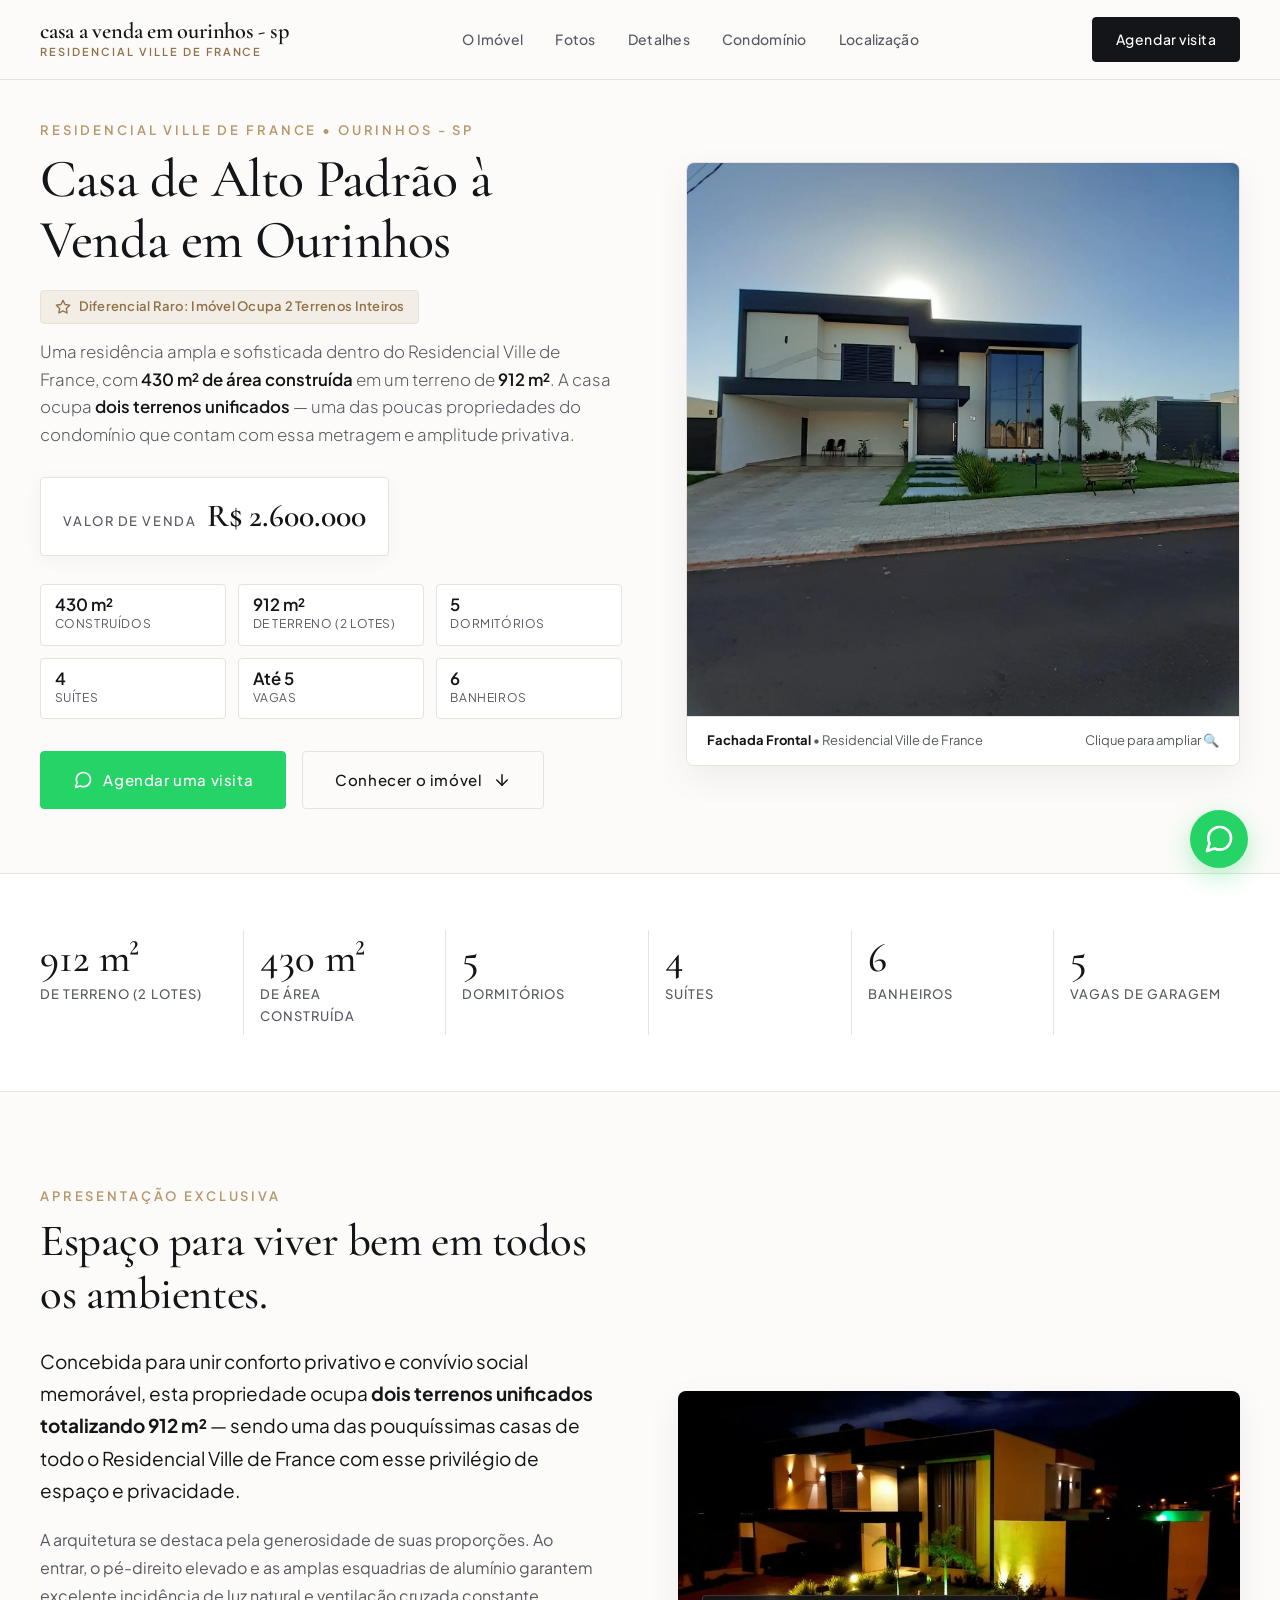
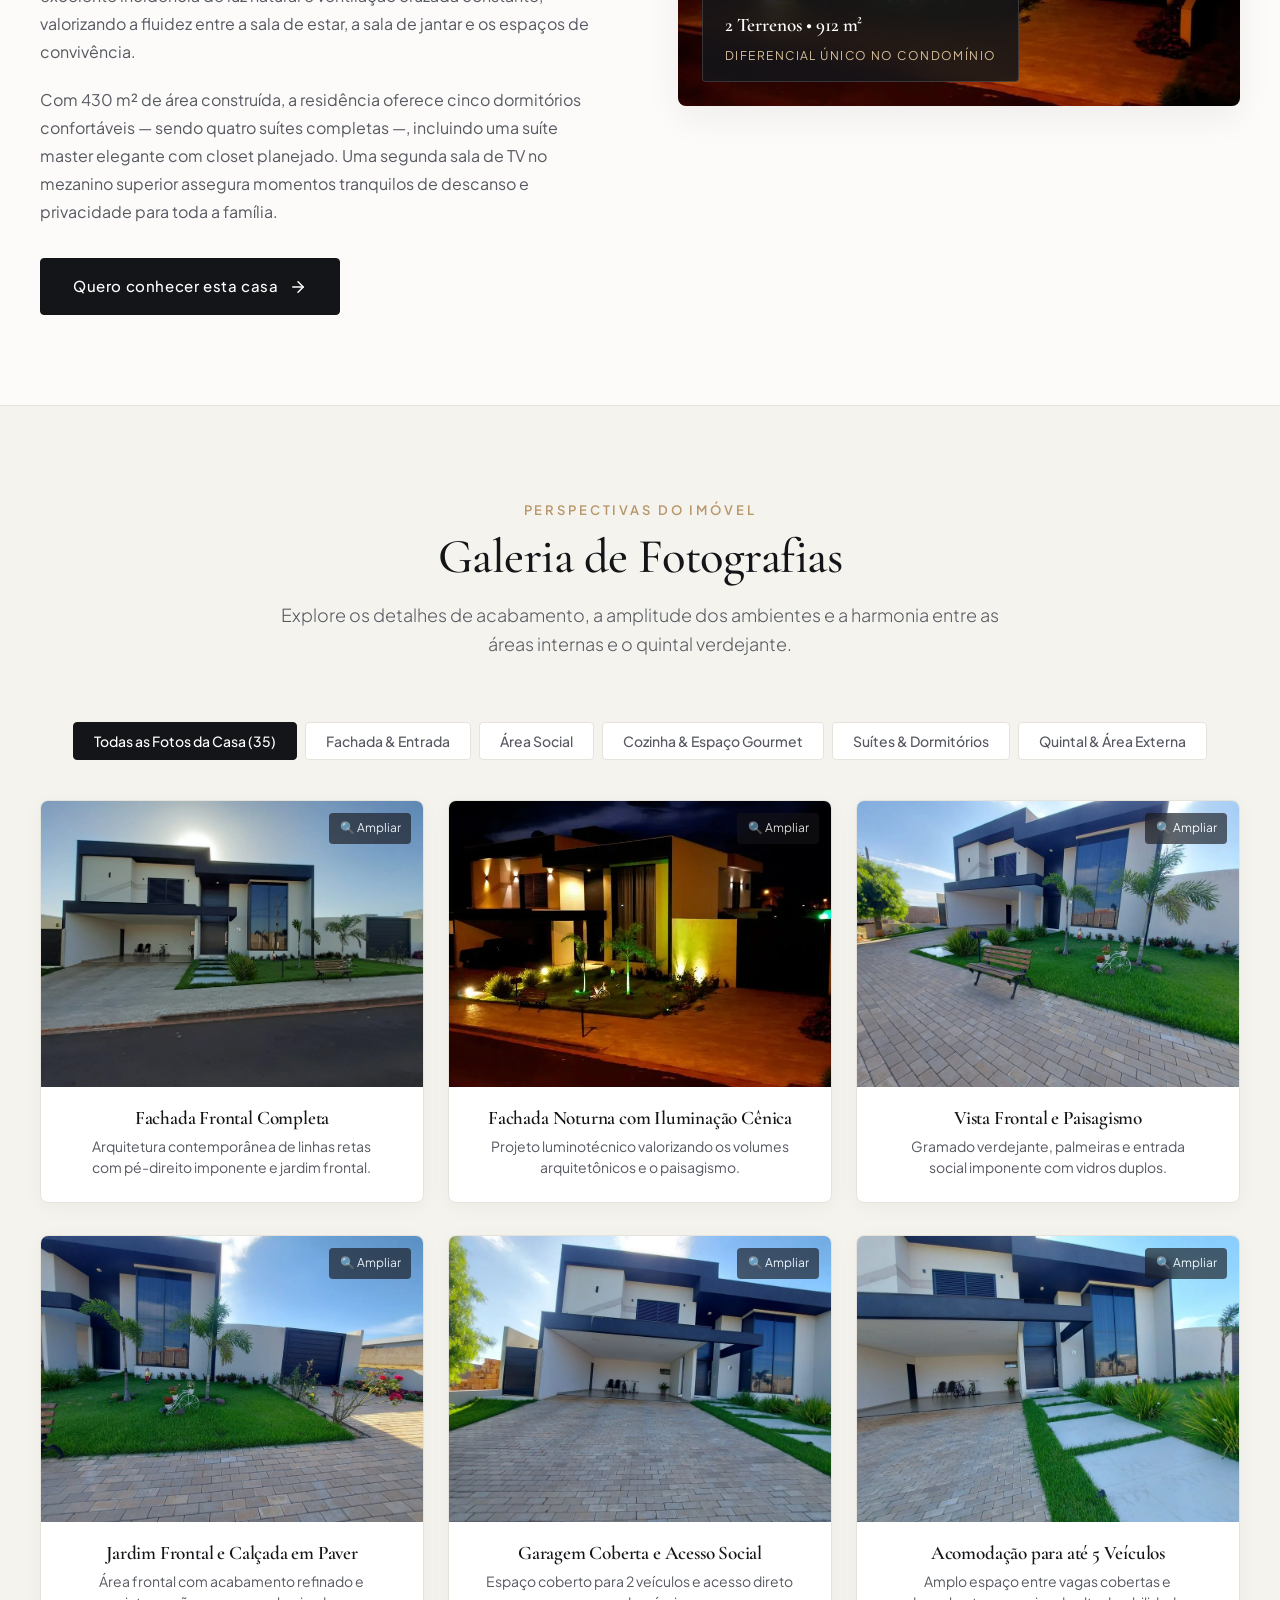
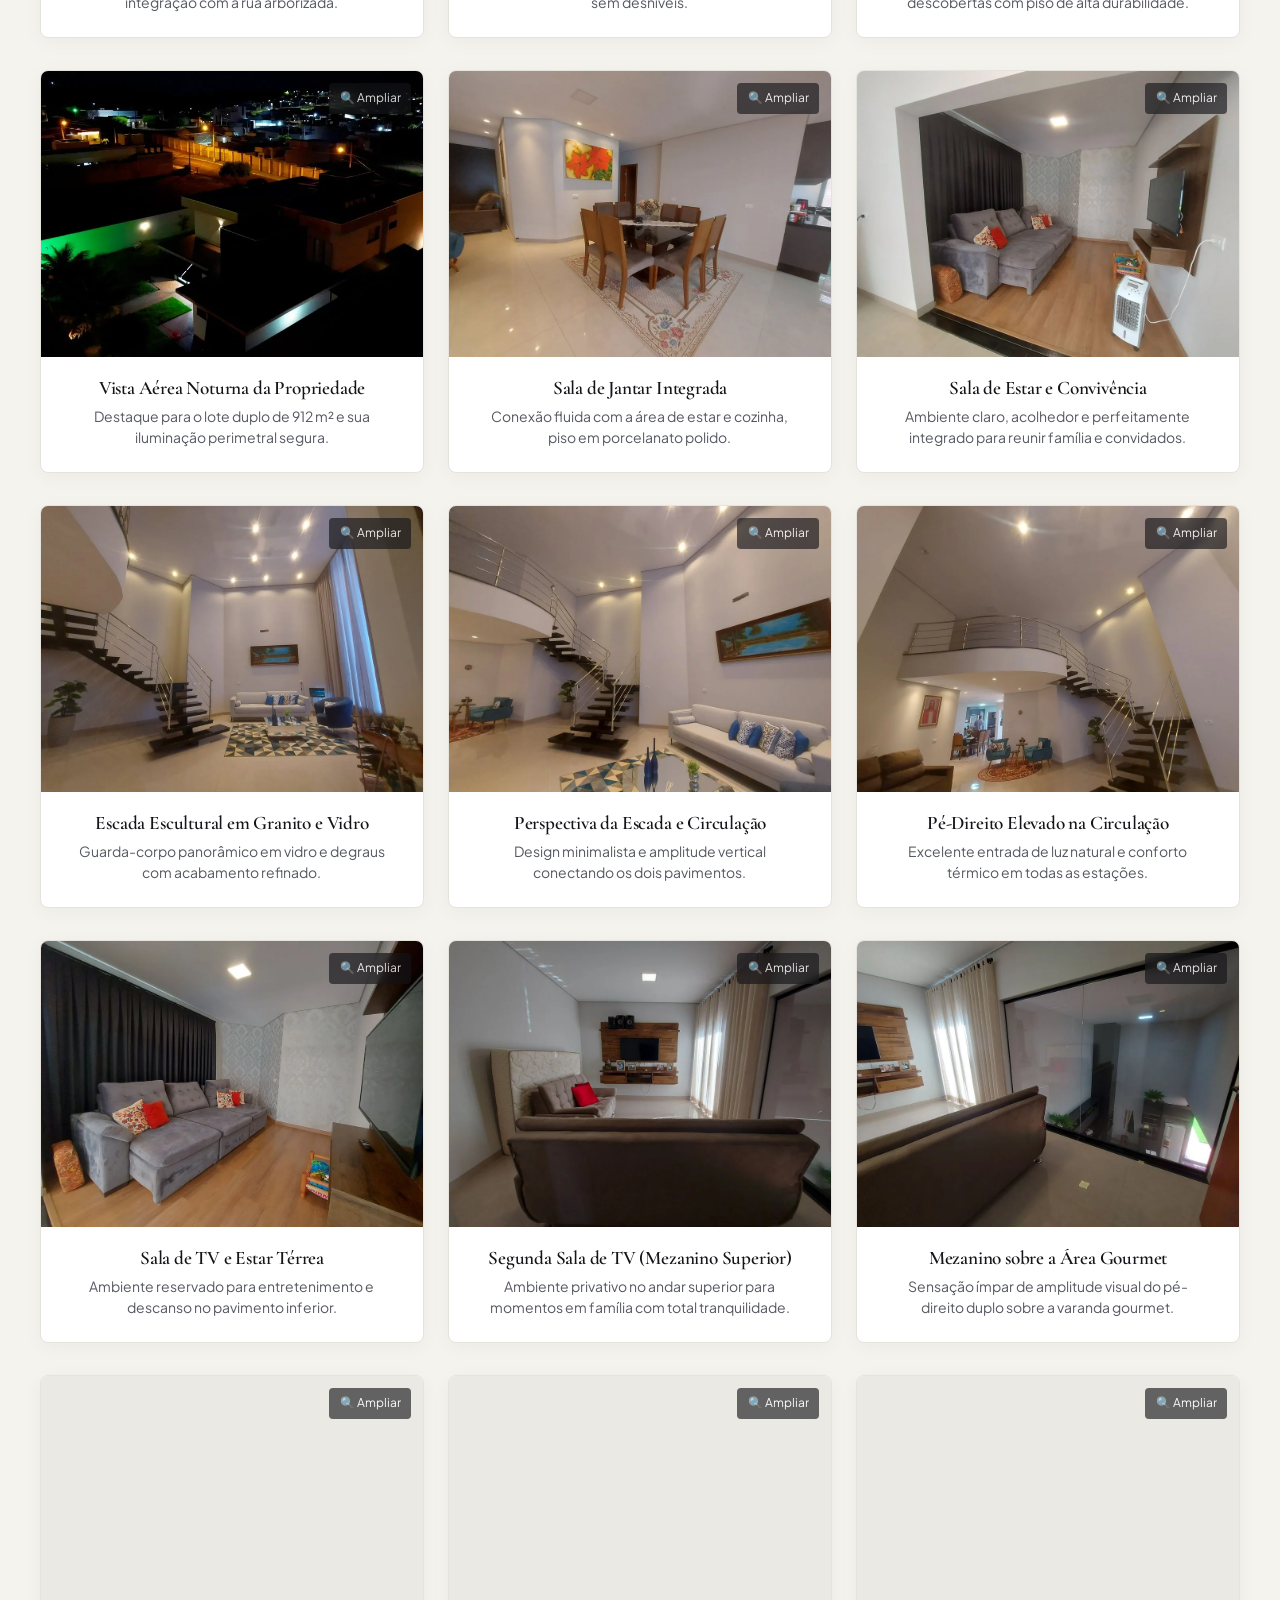
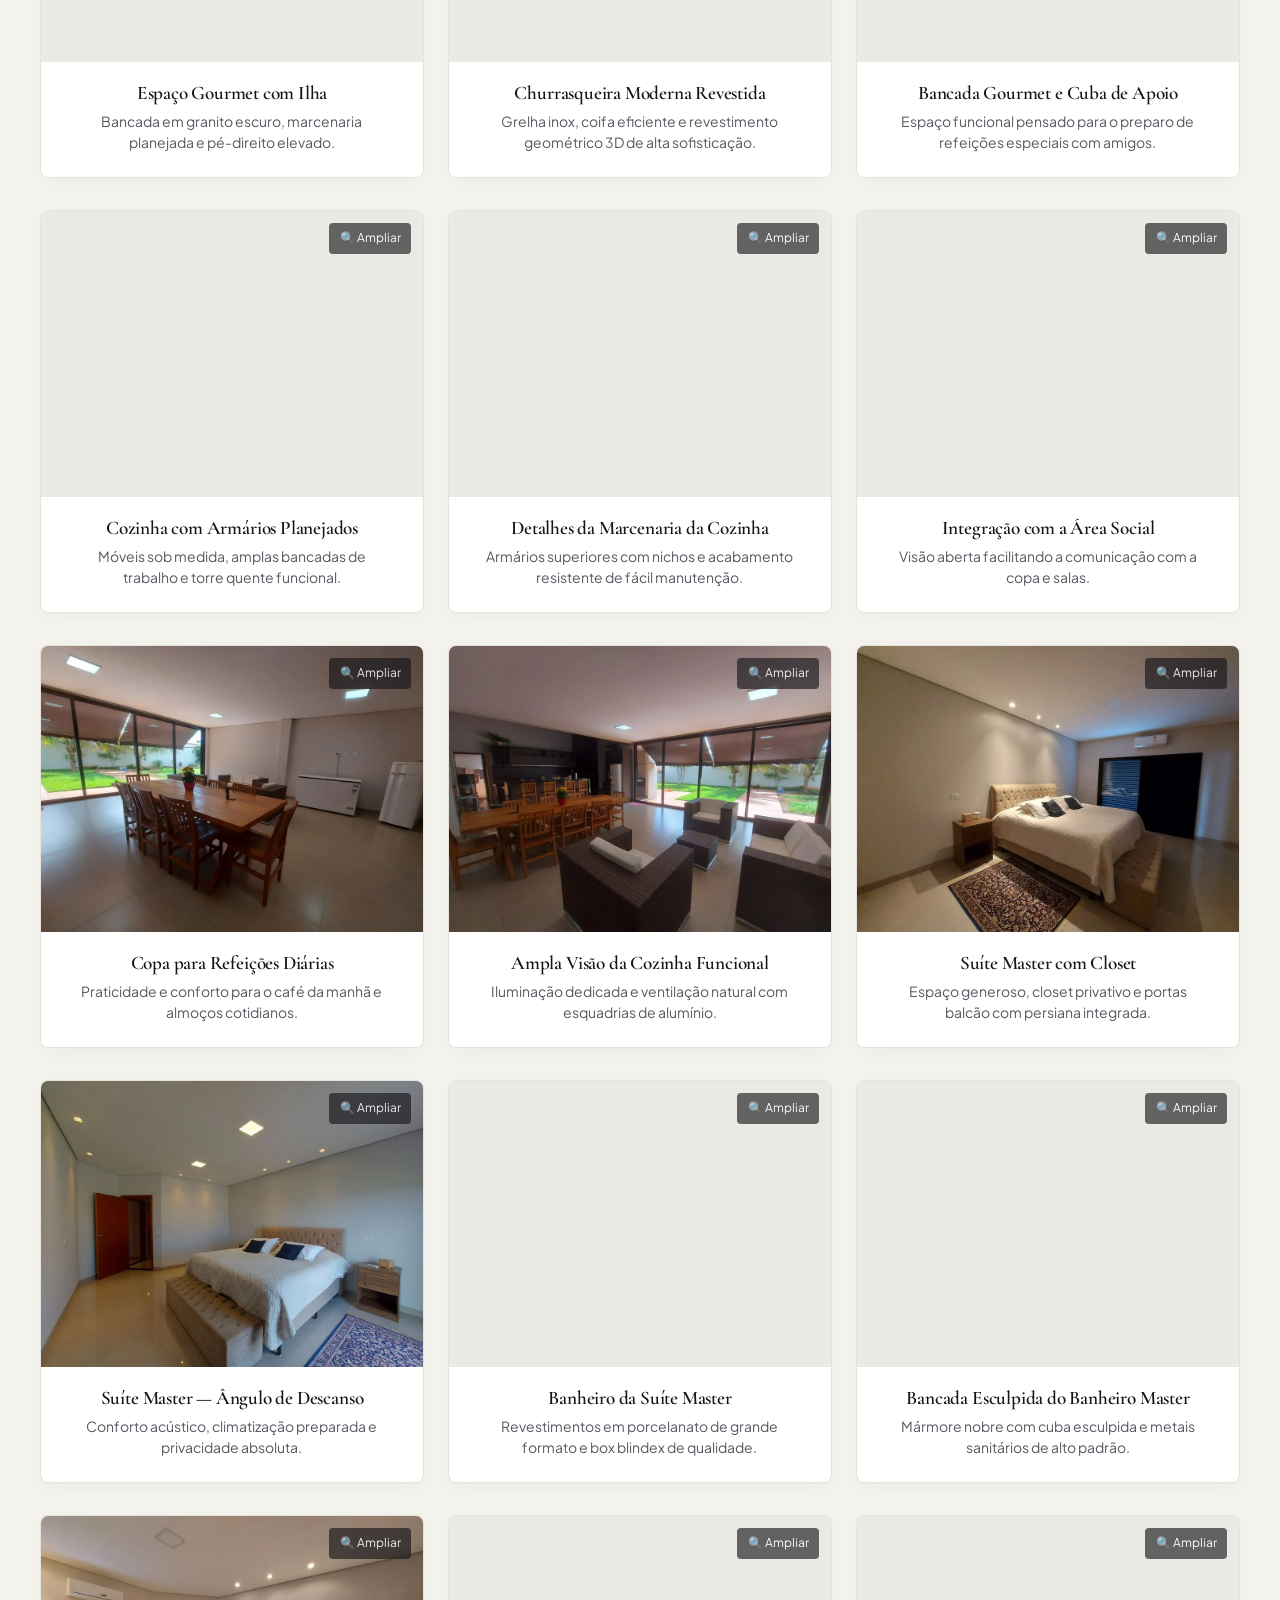
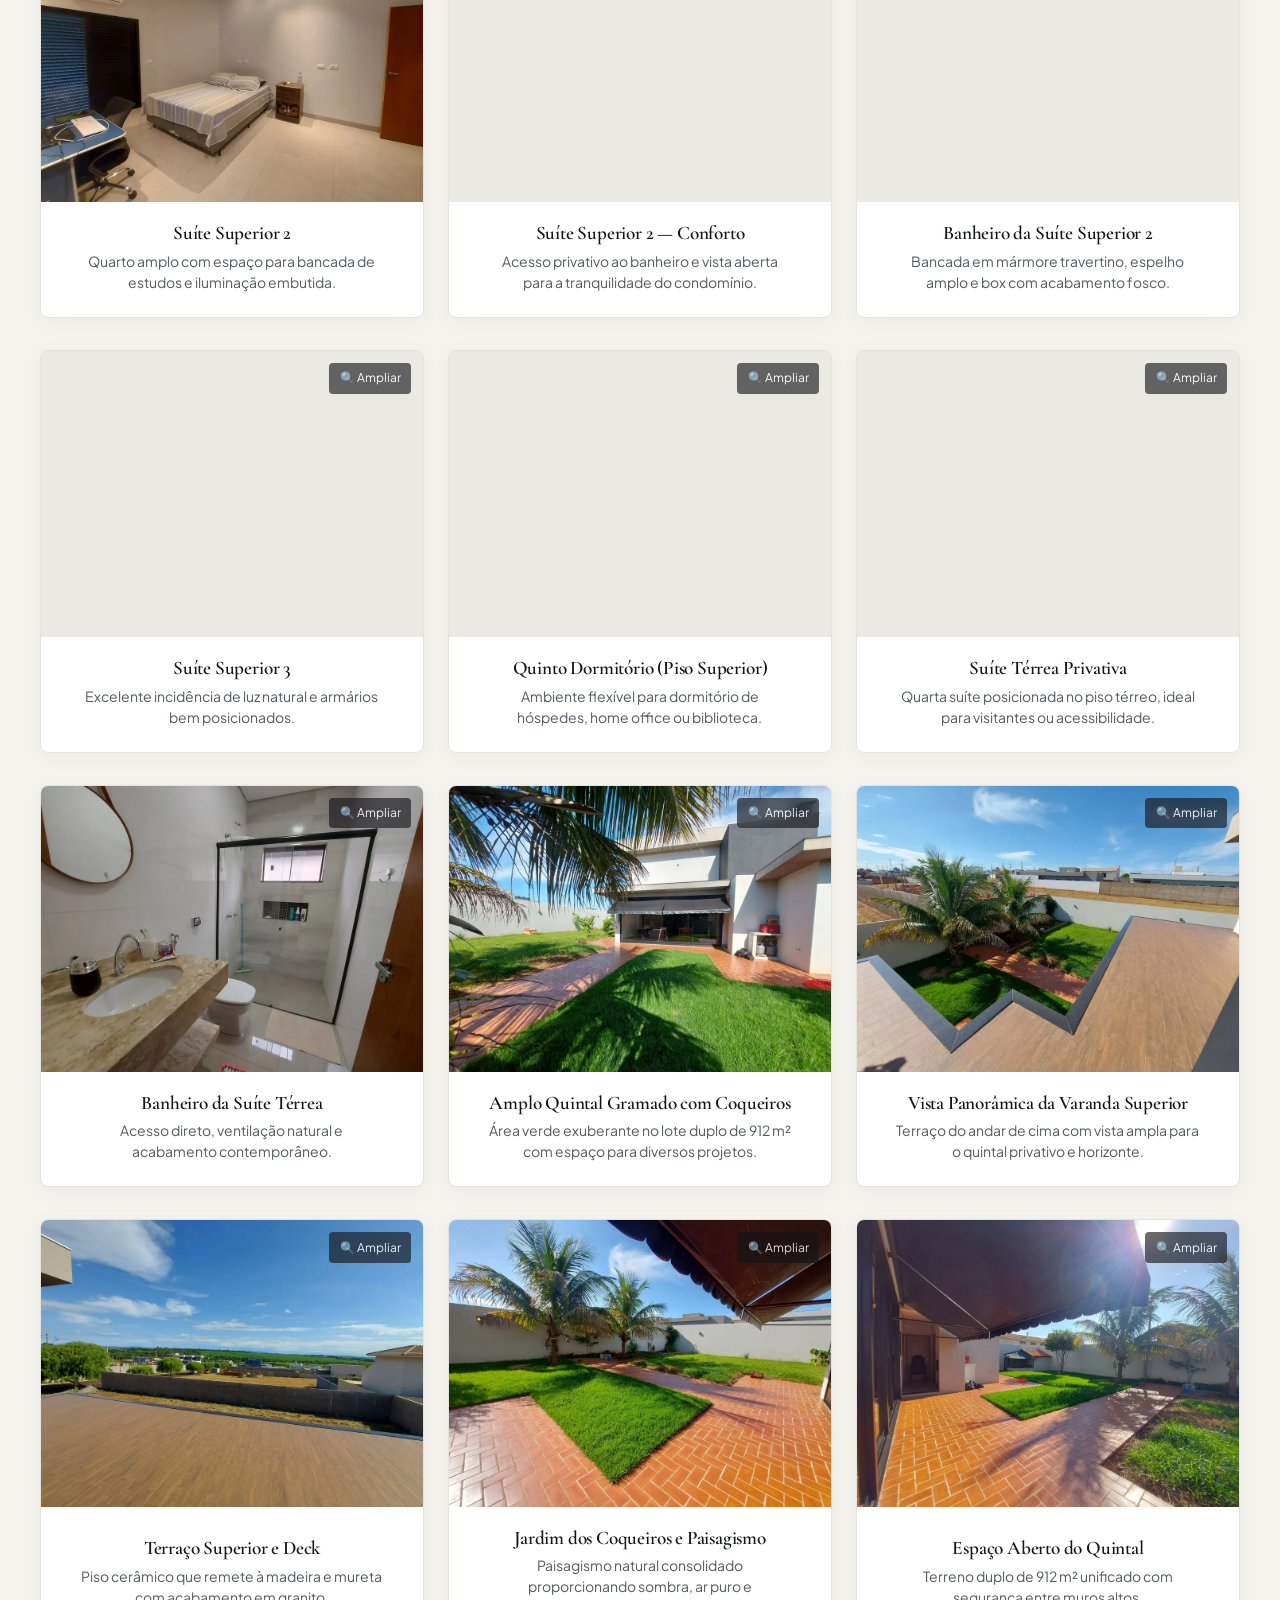
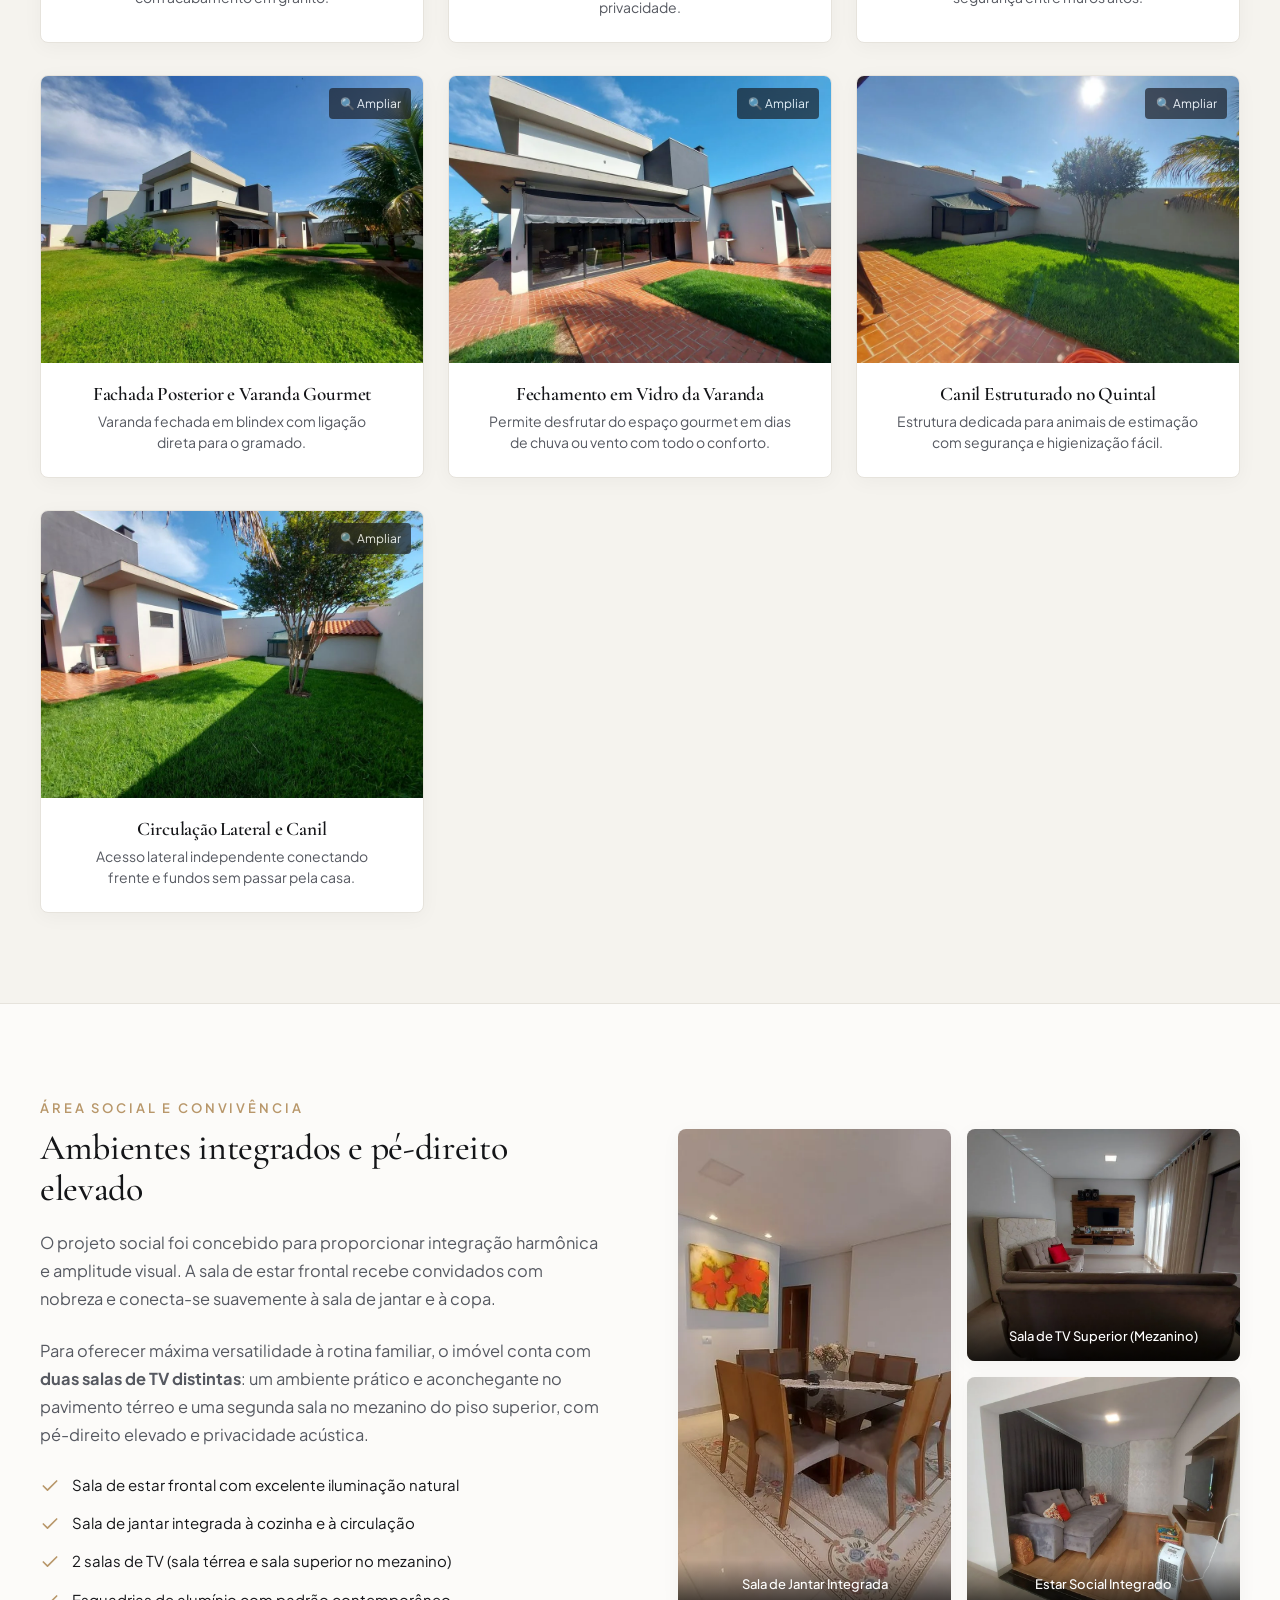
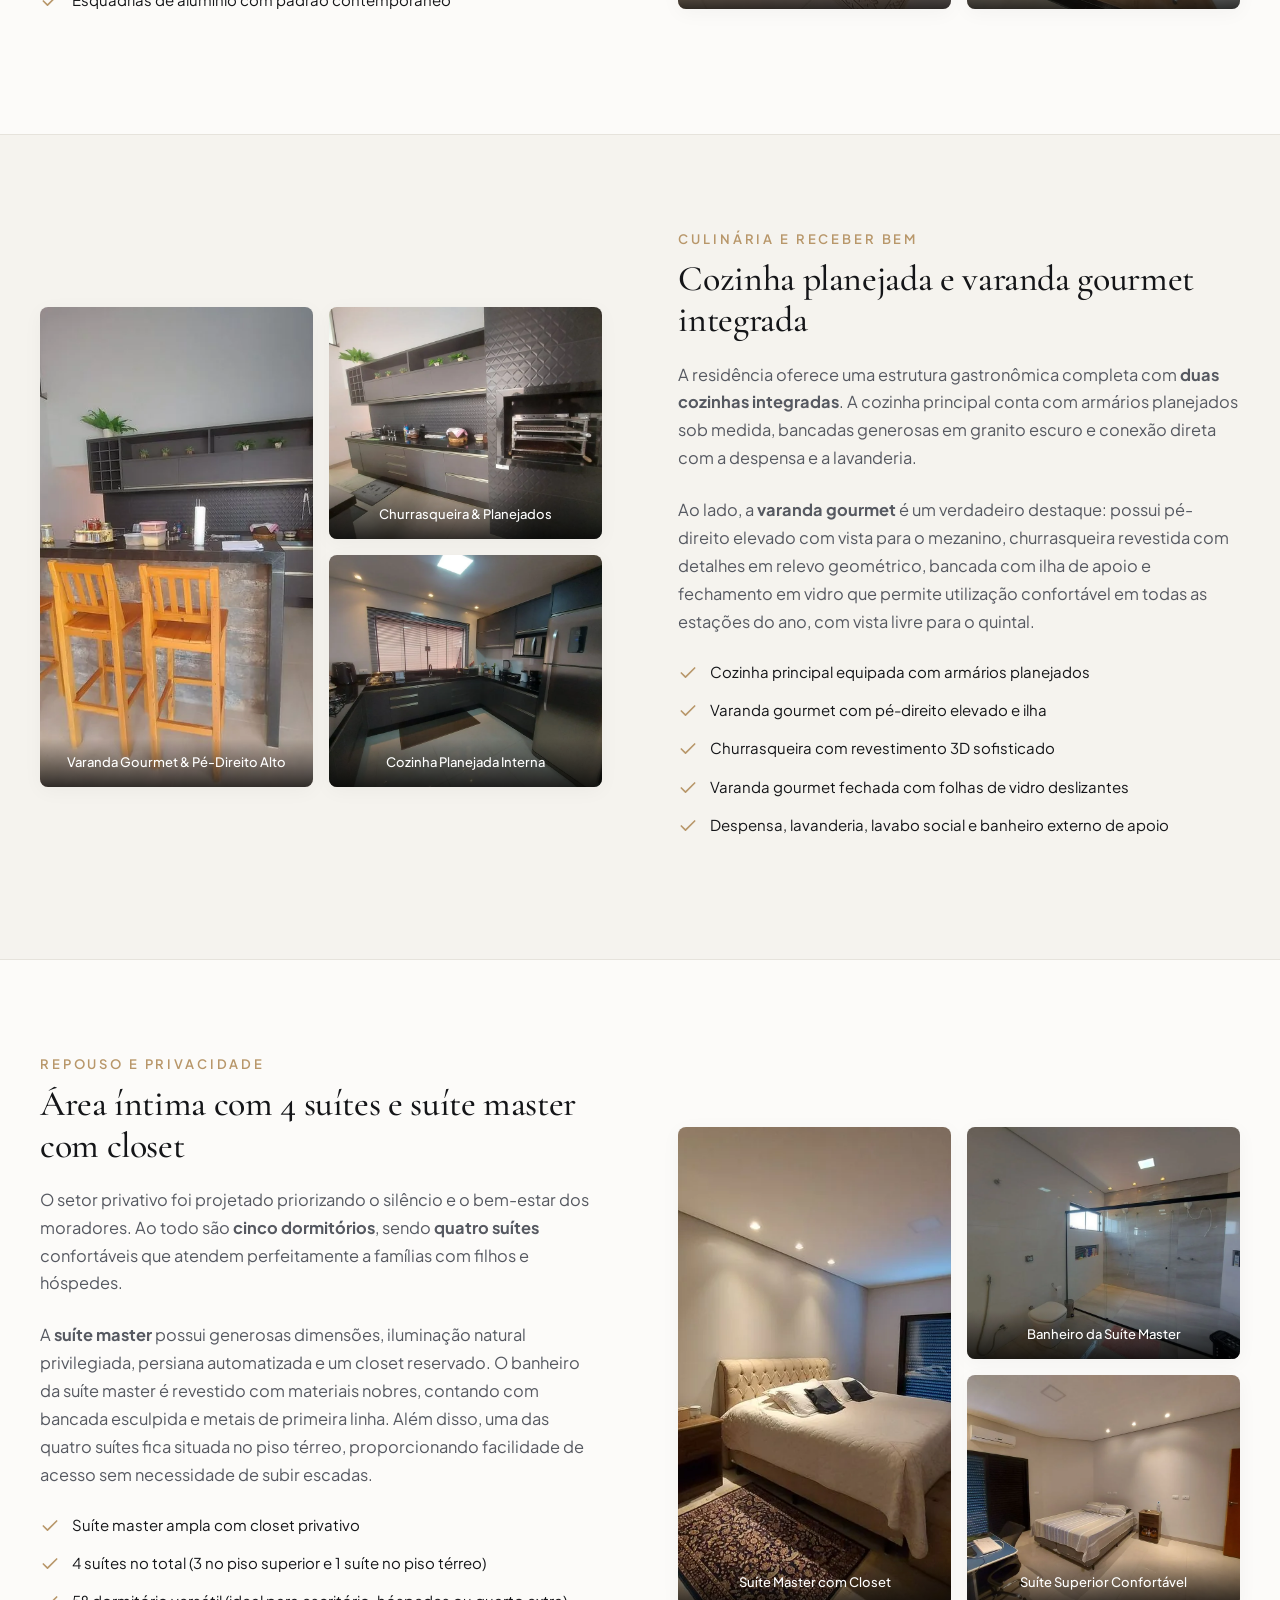
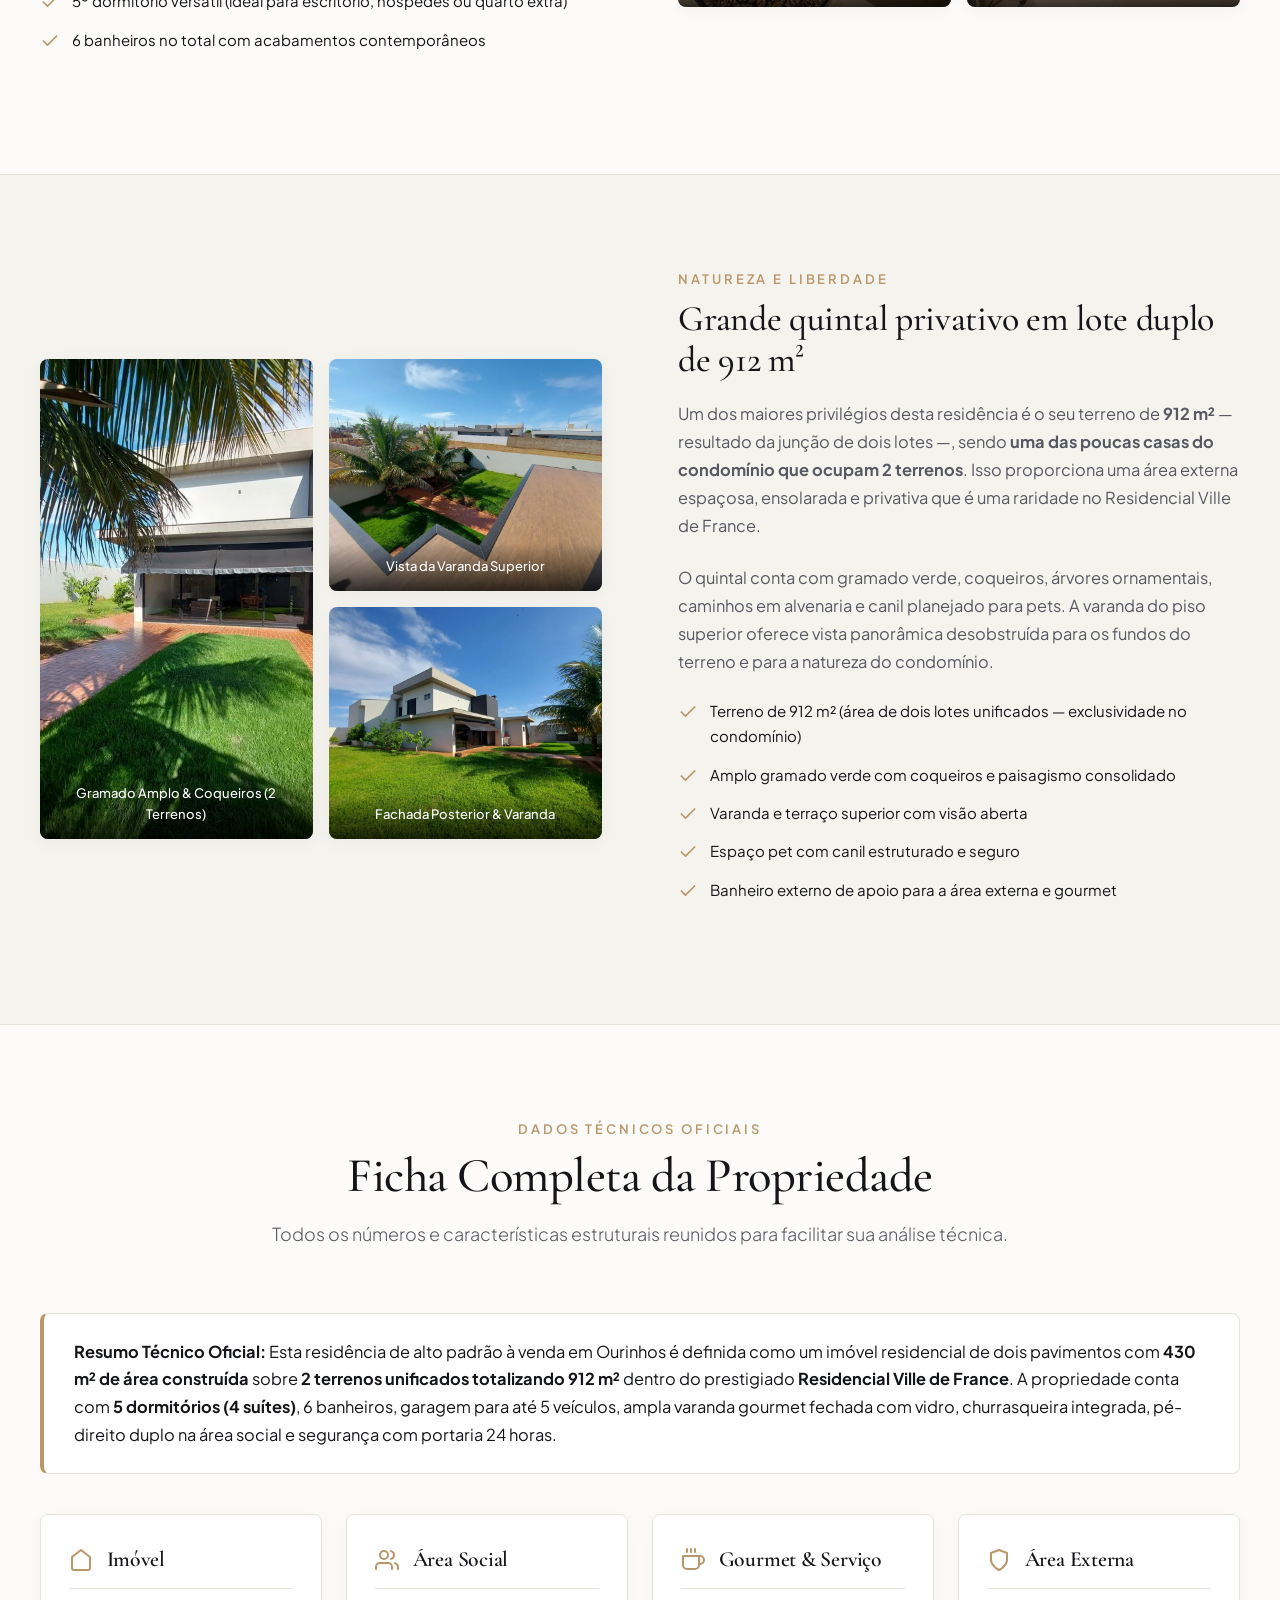
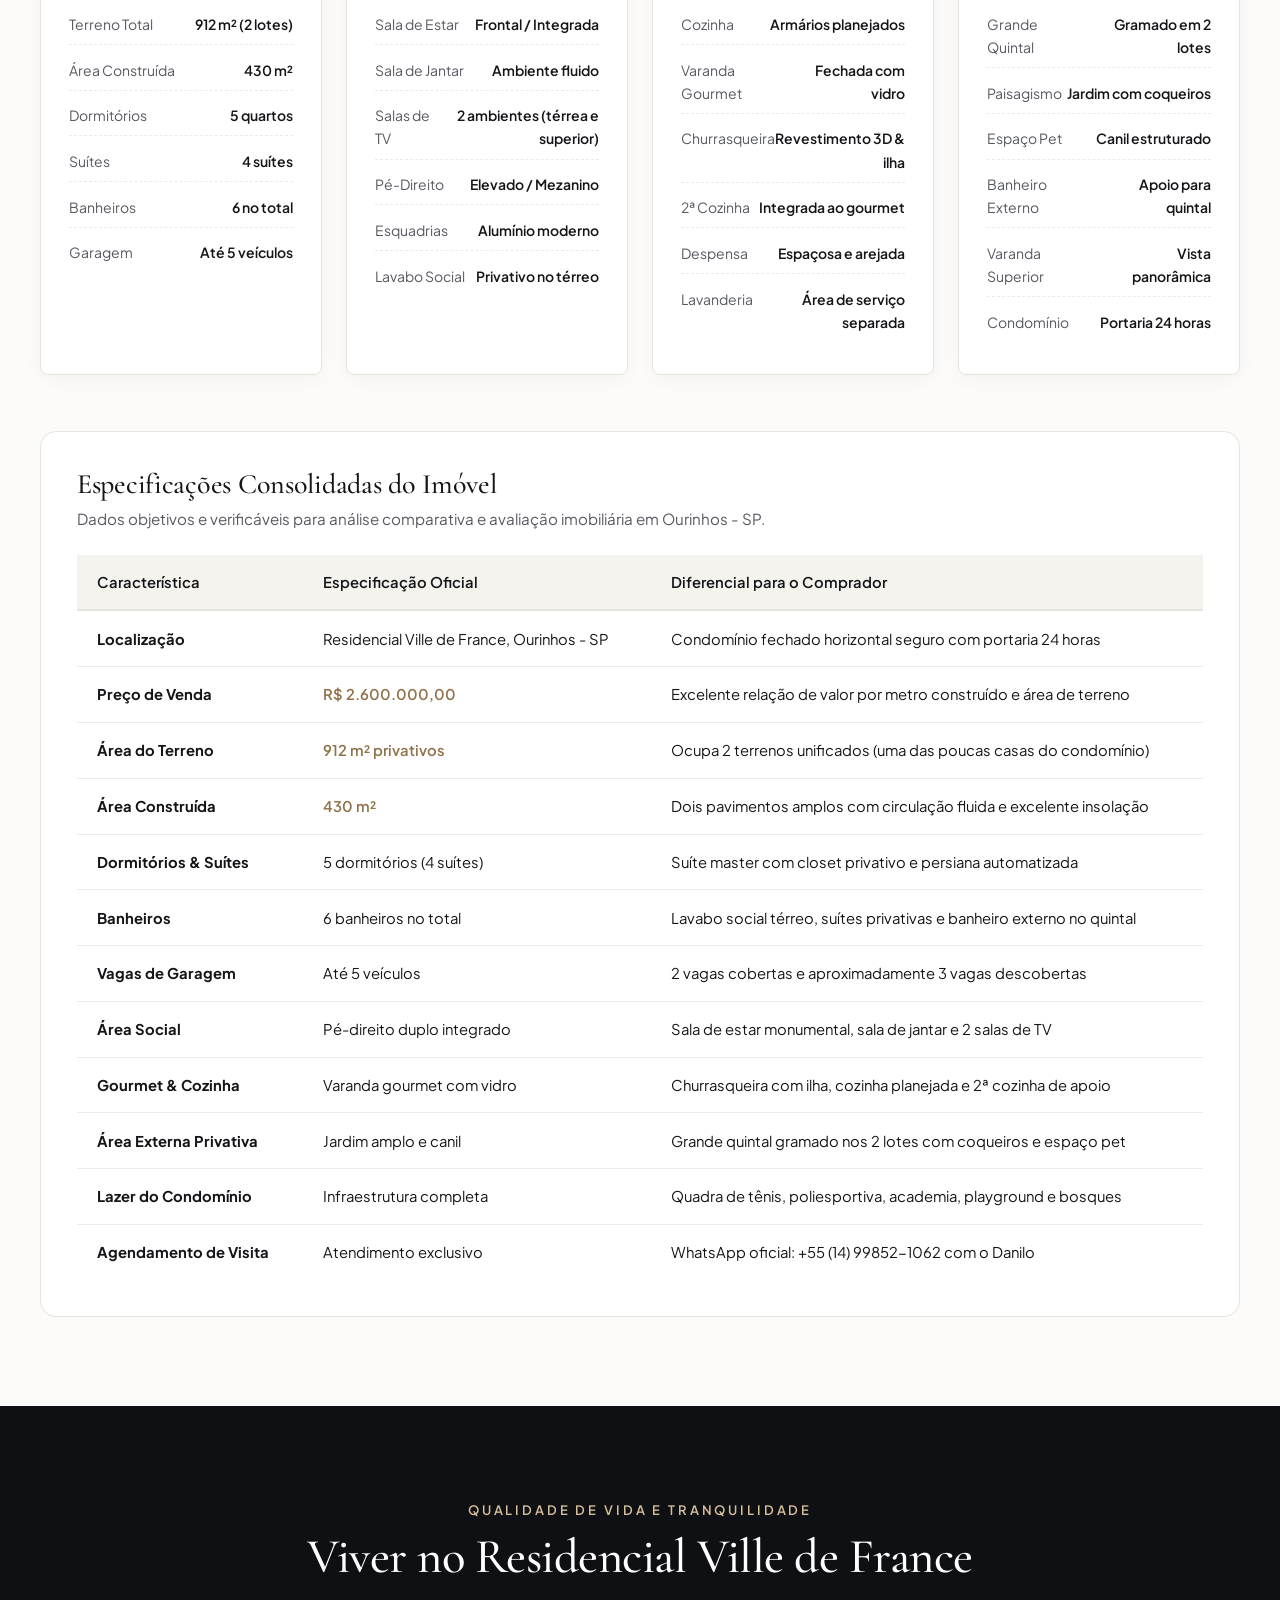
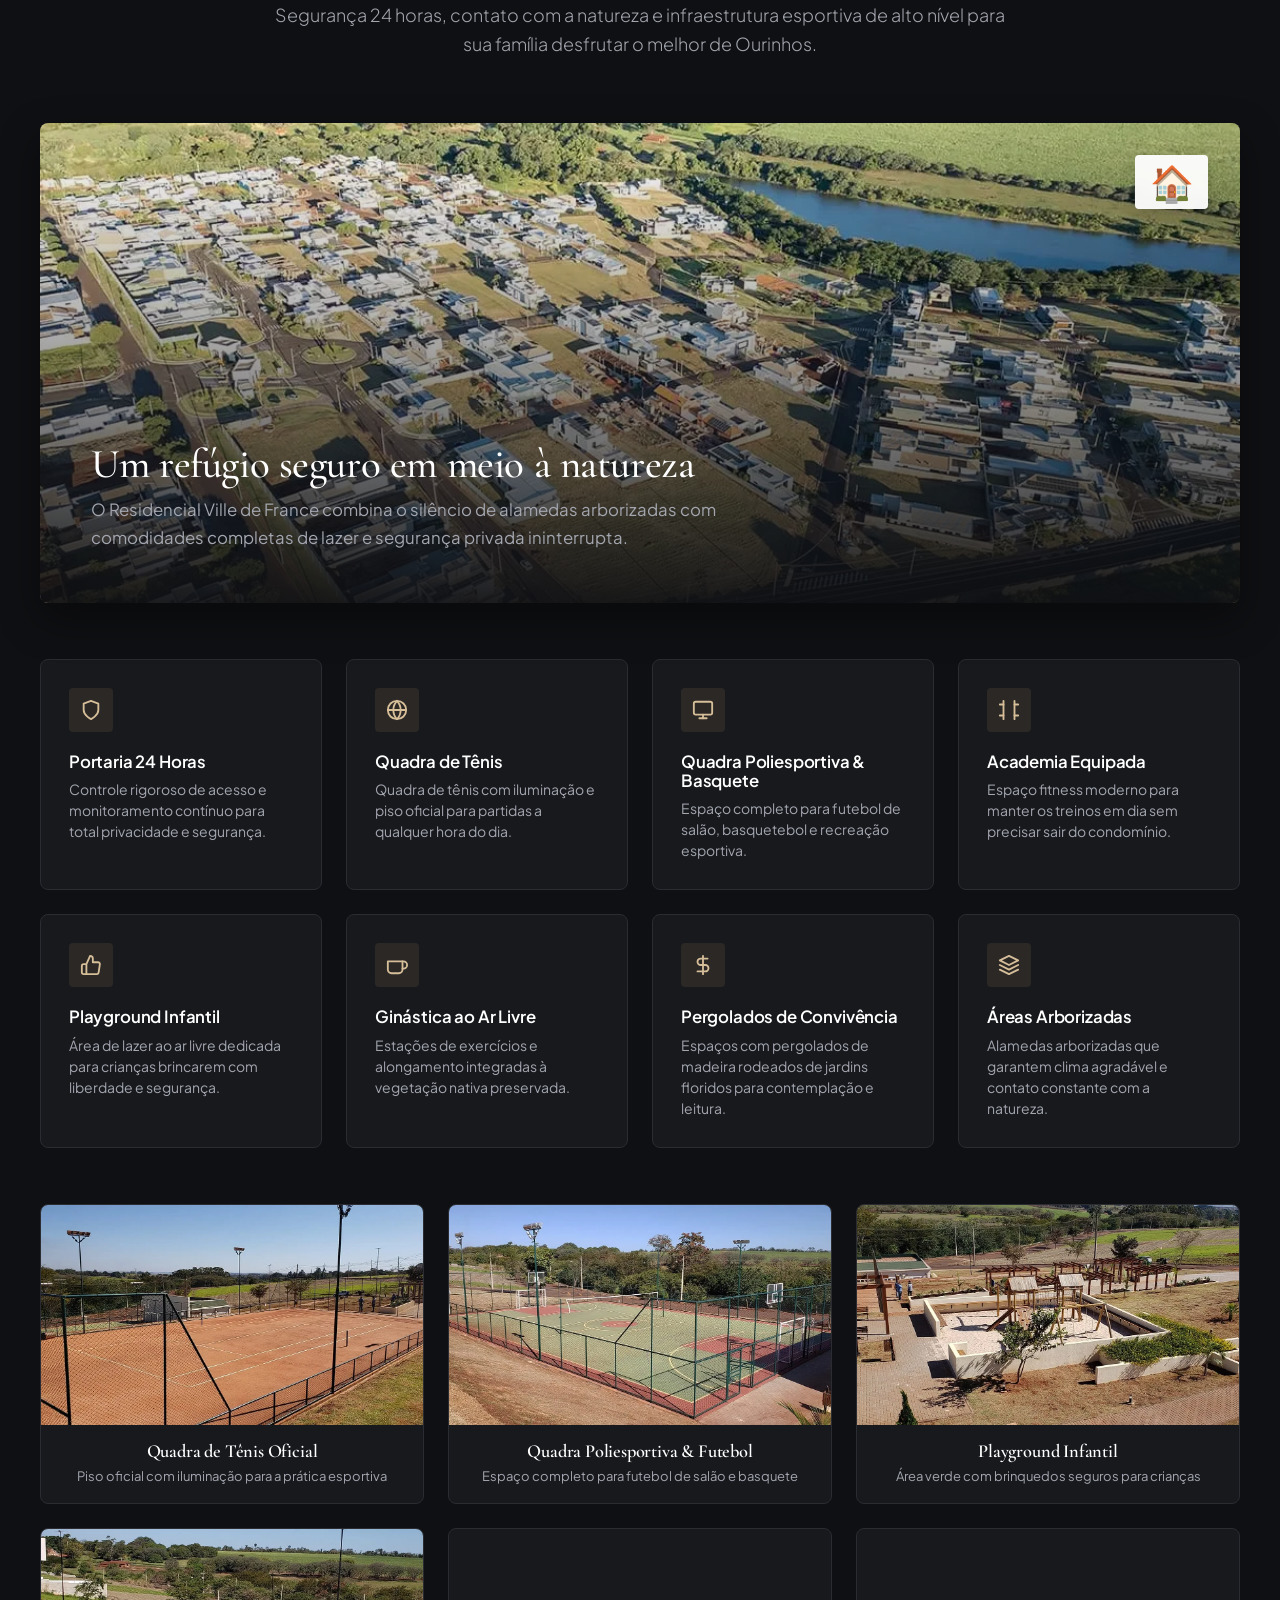
==== commit bd1ebda1: "fix: remocao do favicon e substituicao da foto do logo oficial pelo emoji de casa" ====
--- a/index.html
+++ b/index.html
@@ -31,11 +31,8 @@
   <!-- URL Canônica Definitiva -->
   <link rel="canonical" href="https://casaemourinhos.com.br/">
 
-  <!-- Favicons e Ícones em Múltiplos Tamanhos -->
-  <link rel="icon" type="image/x-icon" href="favicon.ico">
-  <link rel="icon" type="image/png" sizes="32x32" href="favicon.png">
-  <link rel="apple-touch-icon" sizes="180x180" href="apple-touch-icon.png">
-  <link rel="manifest" href="site.webmanifest">
+  <!-- Favicon removido conforme solicitação do usuário -->
+  <link rel="icon" href="data:,">
   <meta name="theme-color" content="#fcfbf9">
 
   <!-- Open Graph / Compartilhamento Facebook e WhatsApp -->
@@ -1574,12 +1571,9 @@
                loading="lazy" 
                decoding="async">
           
-          <div class="condo-logo-wrap">
-            <img src="assets/images/condominio/logo-residencial-ville-de-france.png" 
-                 alt="Logotipo do Residencial Ville de France Ourinhos" 
-                 class="condo-logo-img" 
-                 width="440" 
-                 height="454">
+          <!-- Destaque visual: Emoji de casa substituindo o logo oficial a pedido do usuário -->
+          <div class="condo-logo-wrap" aria-label="Casa de Alto Padrão no Residencial Ville de France">
+            <span class="condo-house-emoji" role="img" aria-label="Casa">🏠</span>
           </div>
 
           <div class="condo-hero-overlay">
--- a/assets/css/style.css
+++ b/assets/css/style.css
@@ -1190,16 +1190,23 @@
   top: 2rem;
   right: 2rem;
   background-color: rgba(255, 255, 255, 0.95);
-  padding: 0.75rem 1.25rem;
+  padding: 0.6rem 0.9rem;
   border-radius: var(--radius-sm);
   display: flex;
   align-items: center;
   justify-content: center;
-}
-
-.condo-logo-img {
-  max-height: 48px;
-  width: auto;
+  box-shadow: 0 4px 16px rgba(0, 0, 0, 0.15);
+  z-index: 2;
+  backdrop-filter: blur(4px);
+}
+
+.condo-house-emoji {
+  font-size: 2.2rem;
+  line-height: 1;
+  display: inline-flex;
+  align-items: center;
+  justify-content: center;
+  user-select: none;
 }
 
 .condo-hero-title {
@@ -2074,11 +2081,11 @@
   .condo-logo-wrap {
     top: 1rem;
     right: 1rem;
-    padding: 0.5rem 0.75rem;
-  }
-
-  .condo-logo-img {
-    max-height: 34px;
+    padding: 0.45rem 0.65rem;
+  }
+
+  .condo-house-emoji {
+    font-size: 1.6rem;
   }
 
   .condo-hero-overlay {
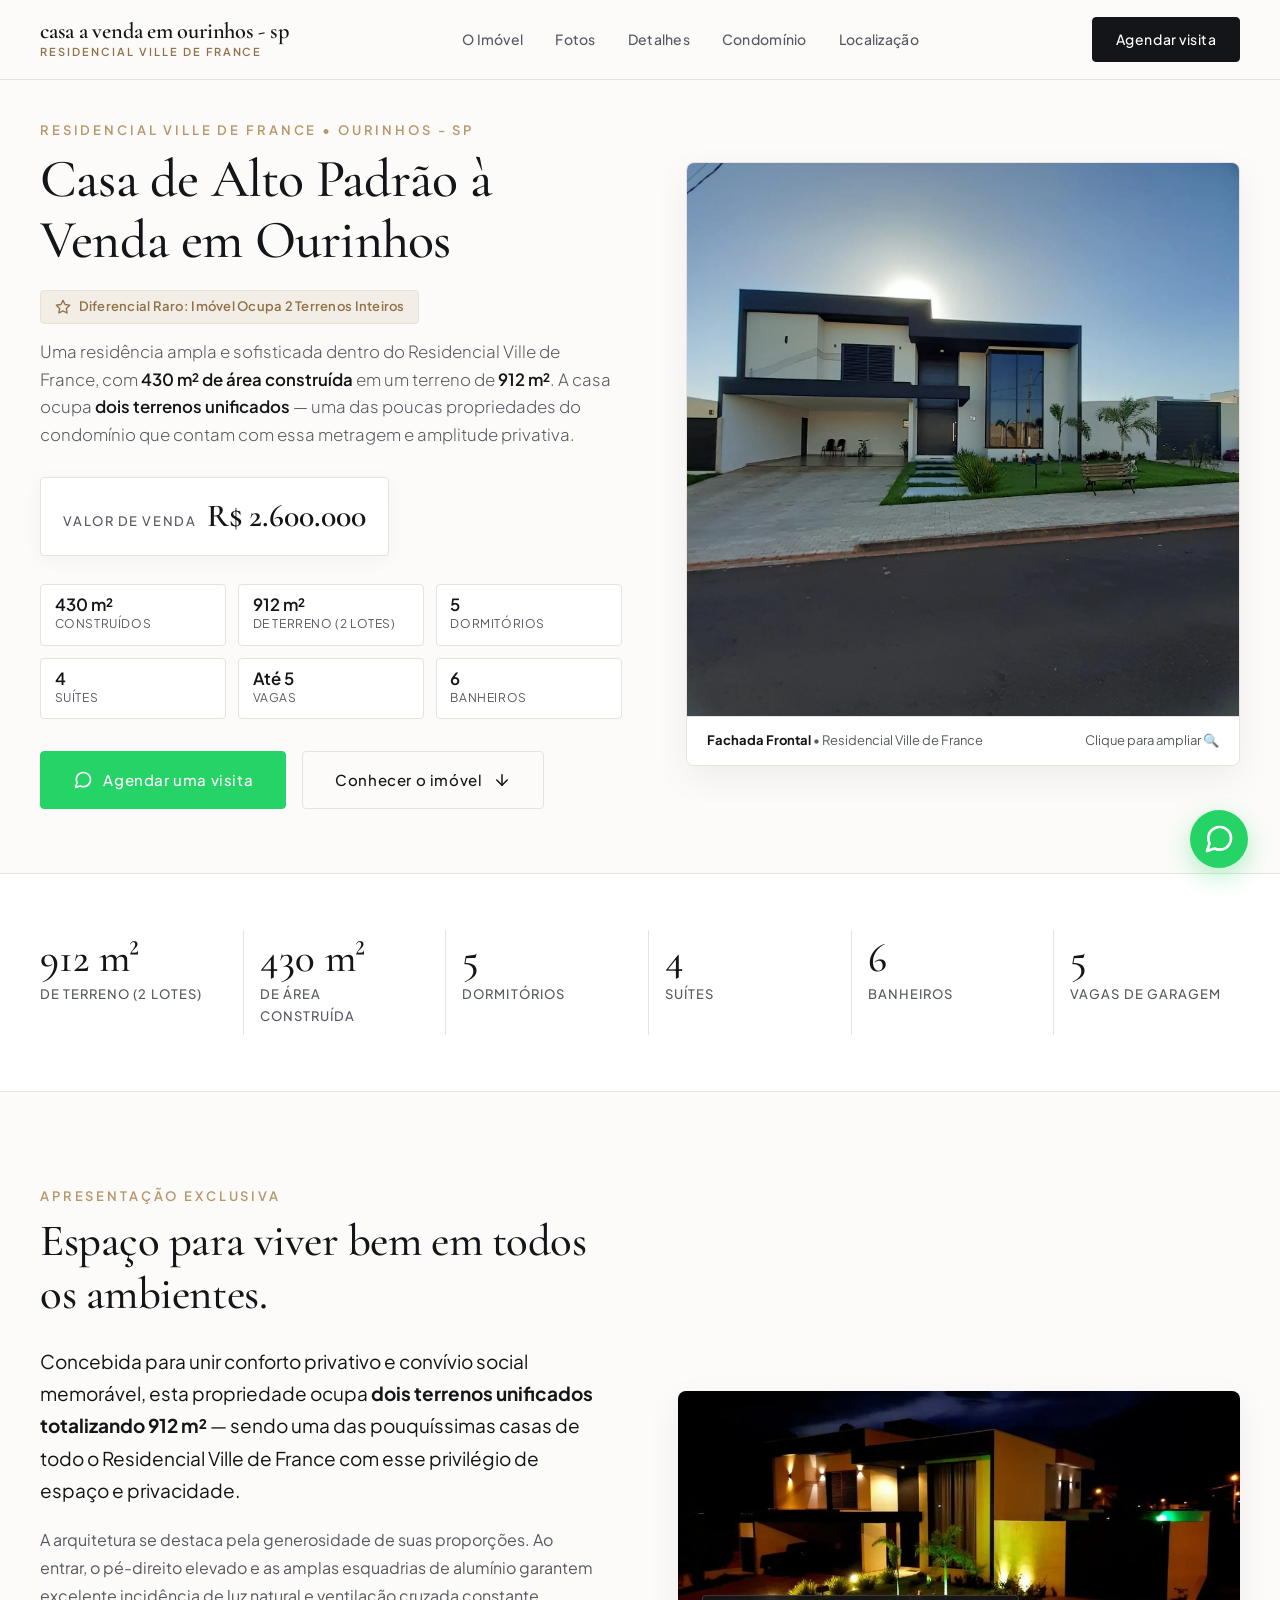
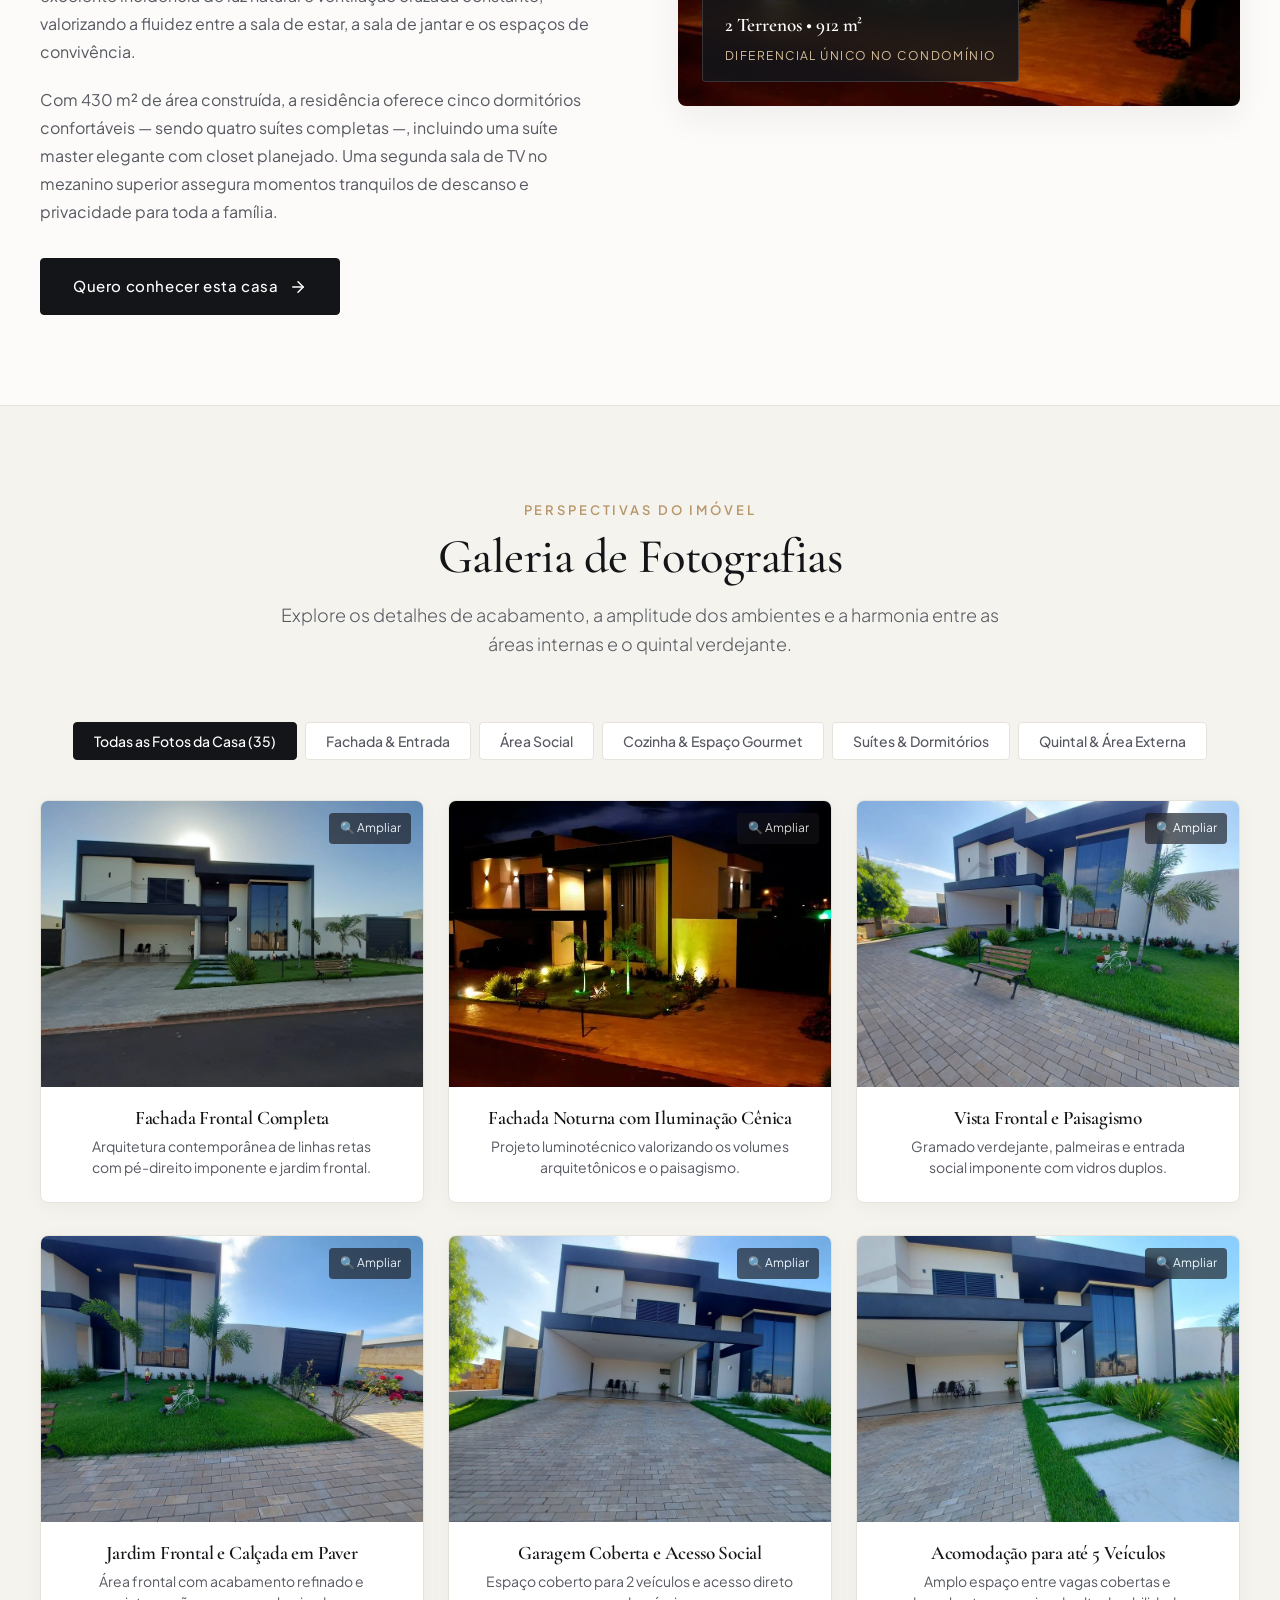
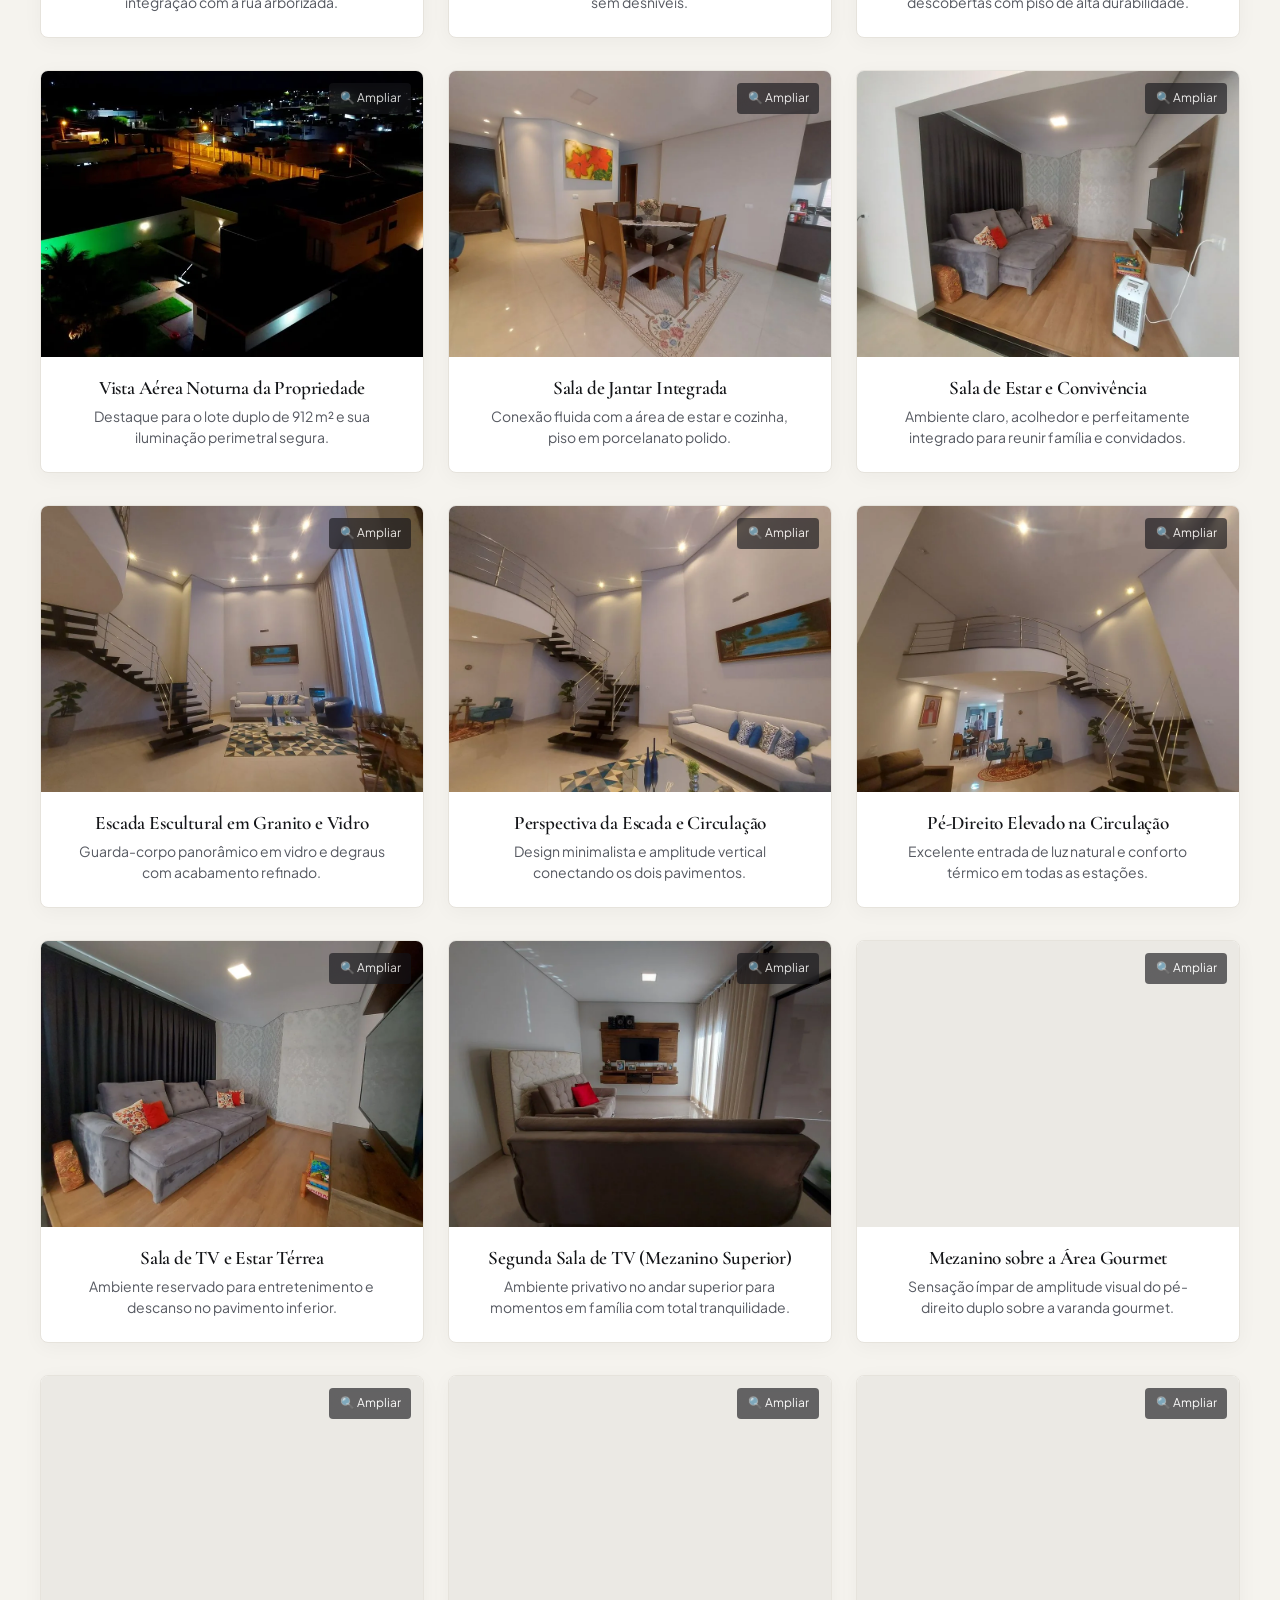
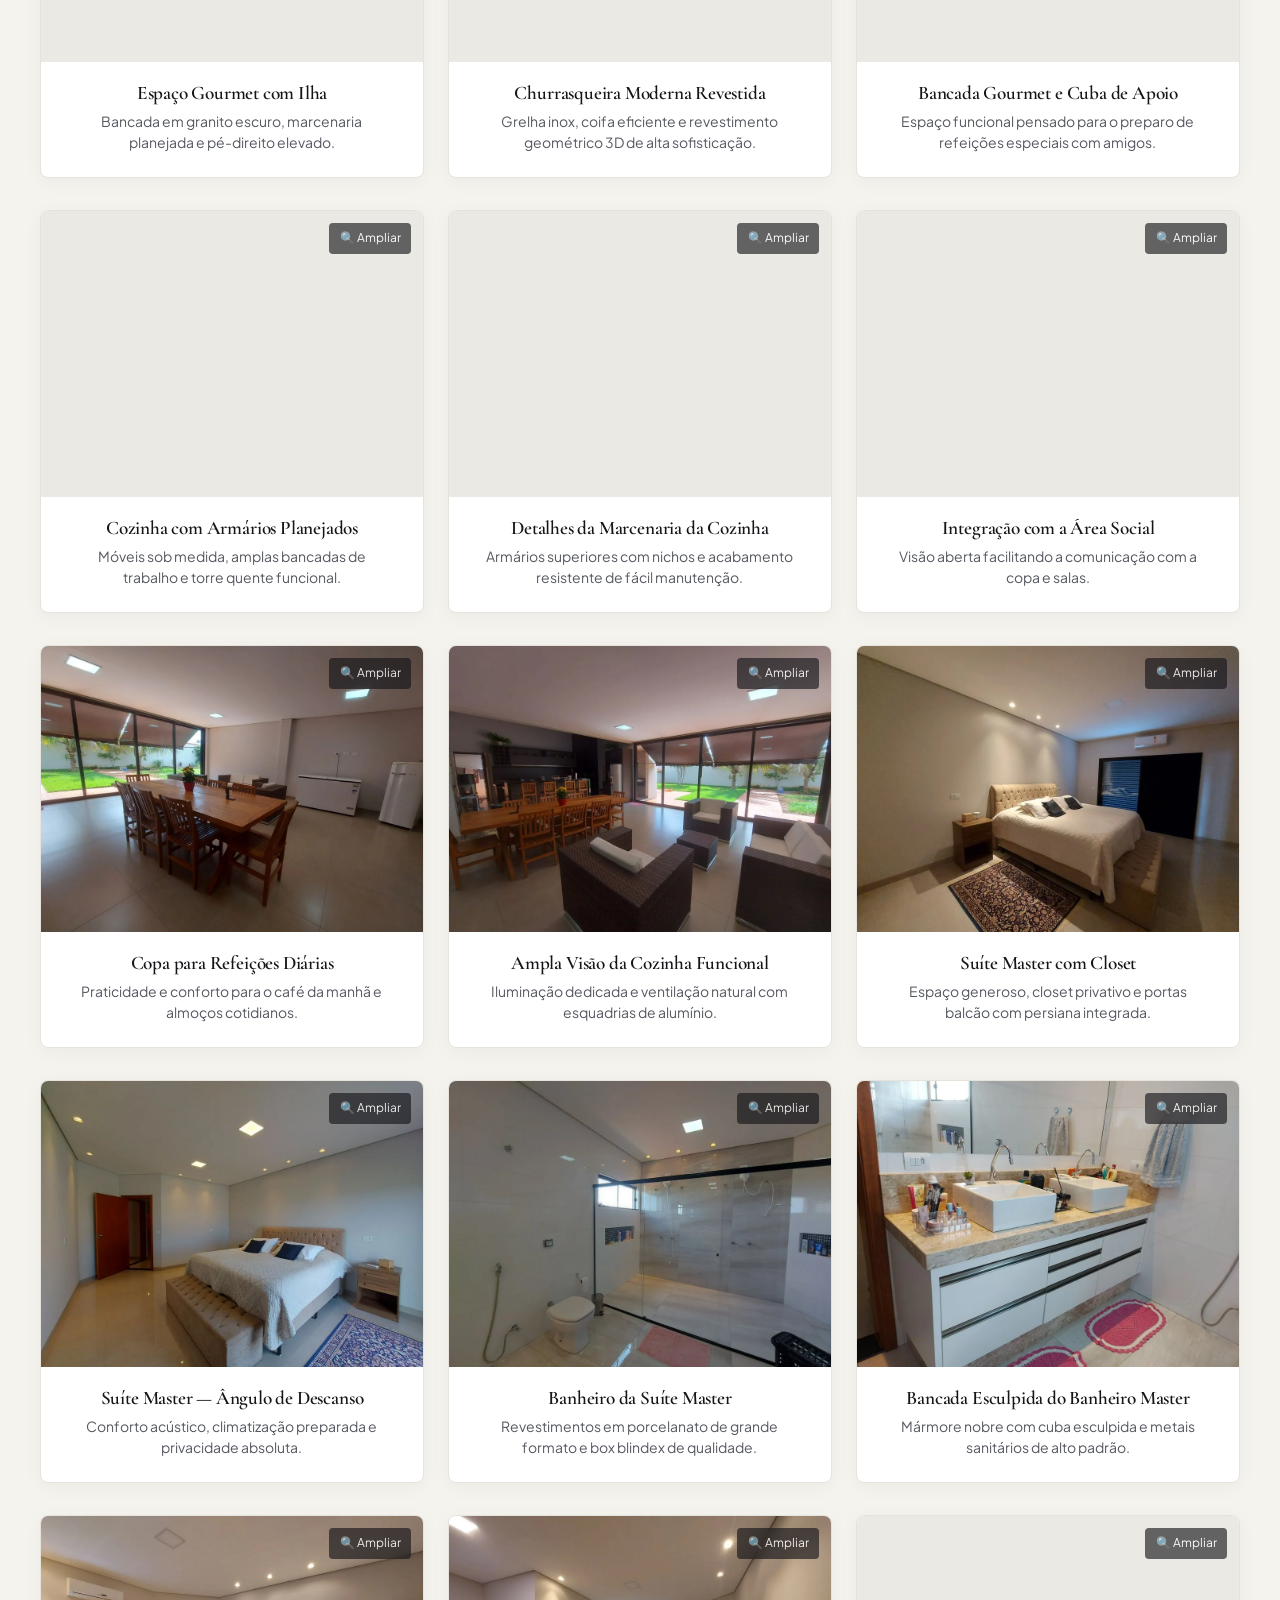
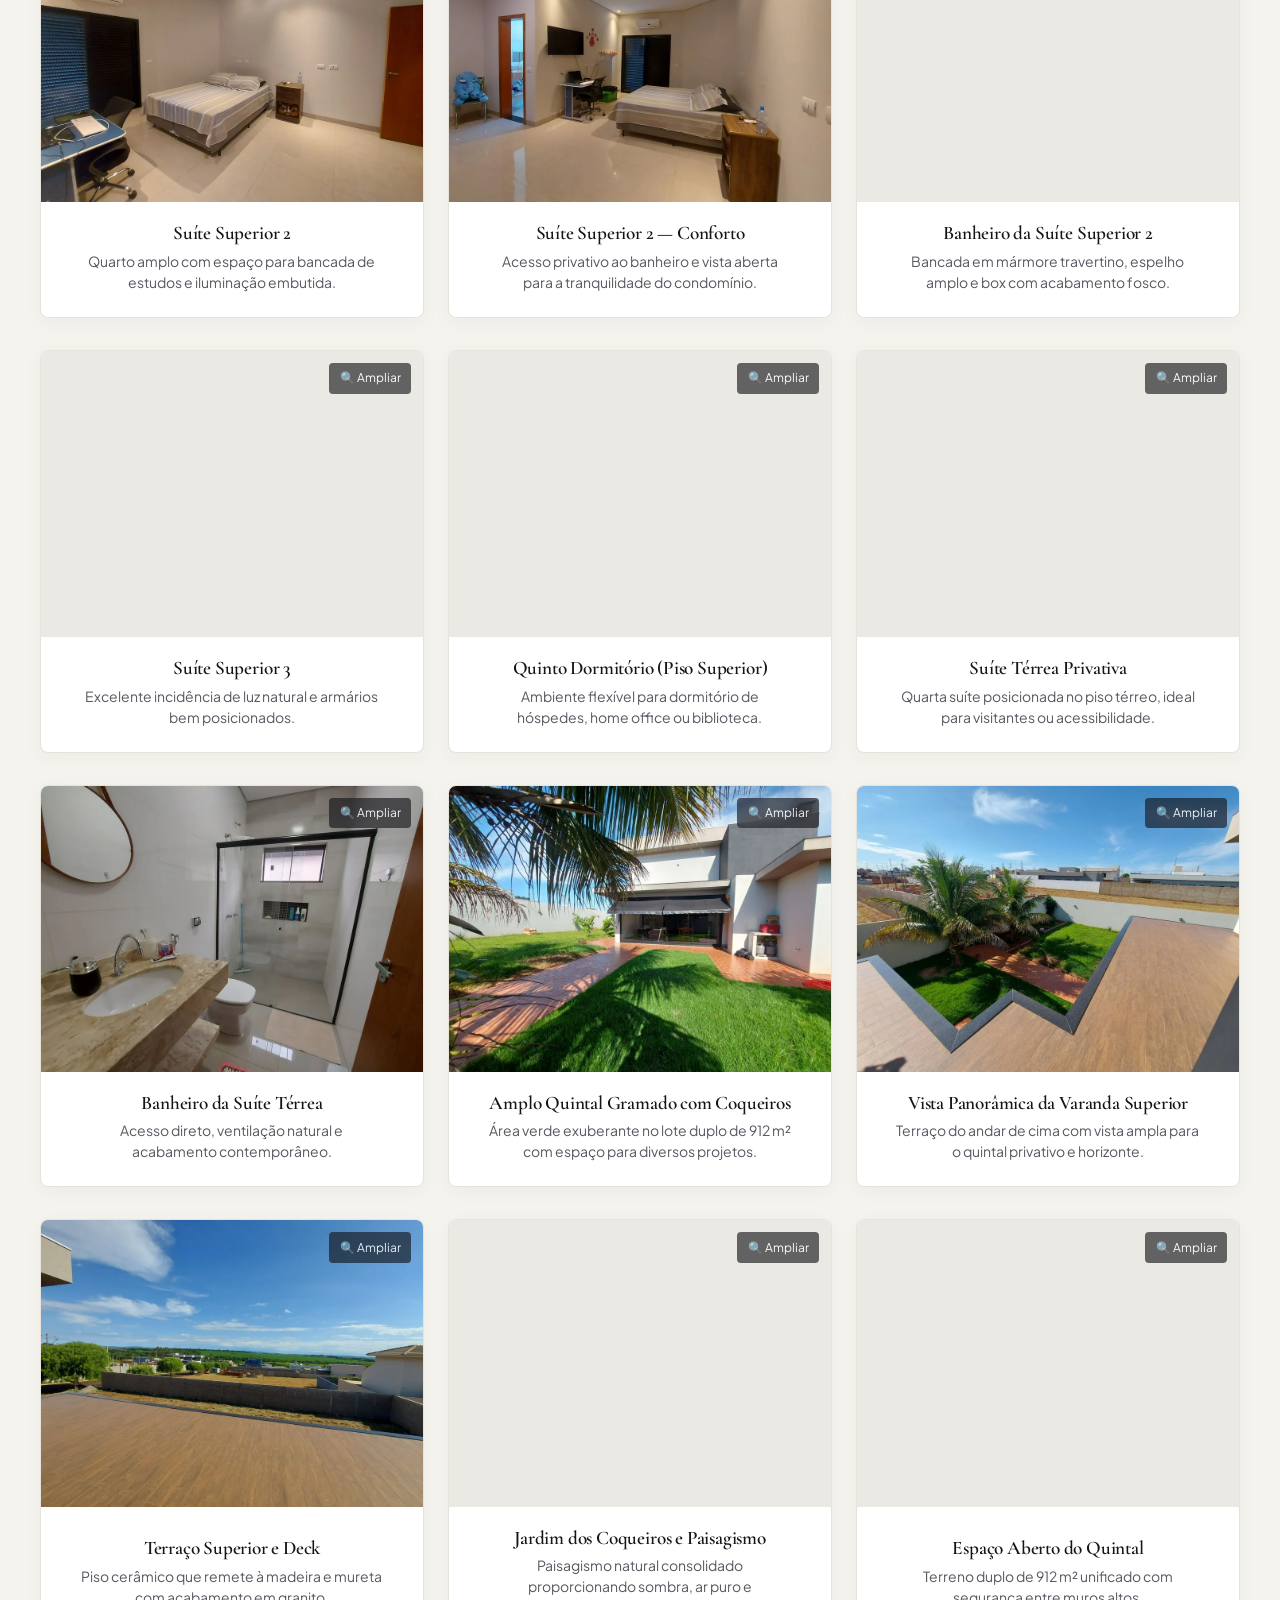
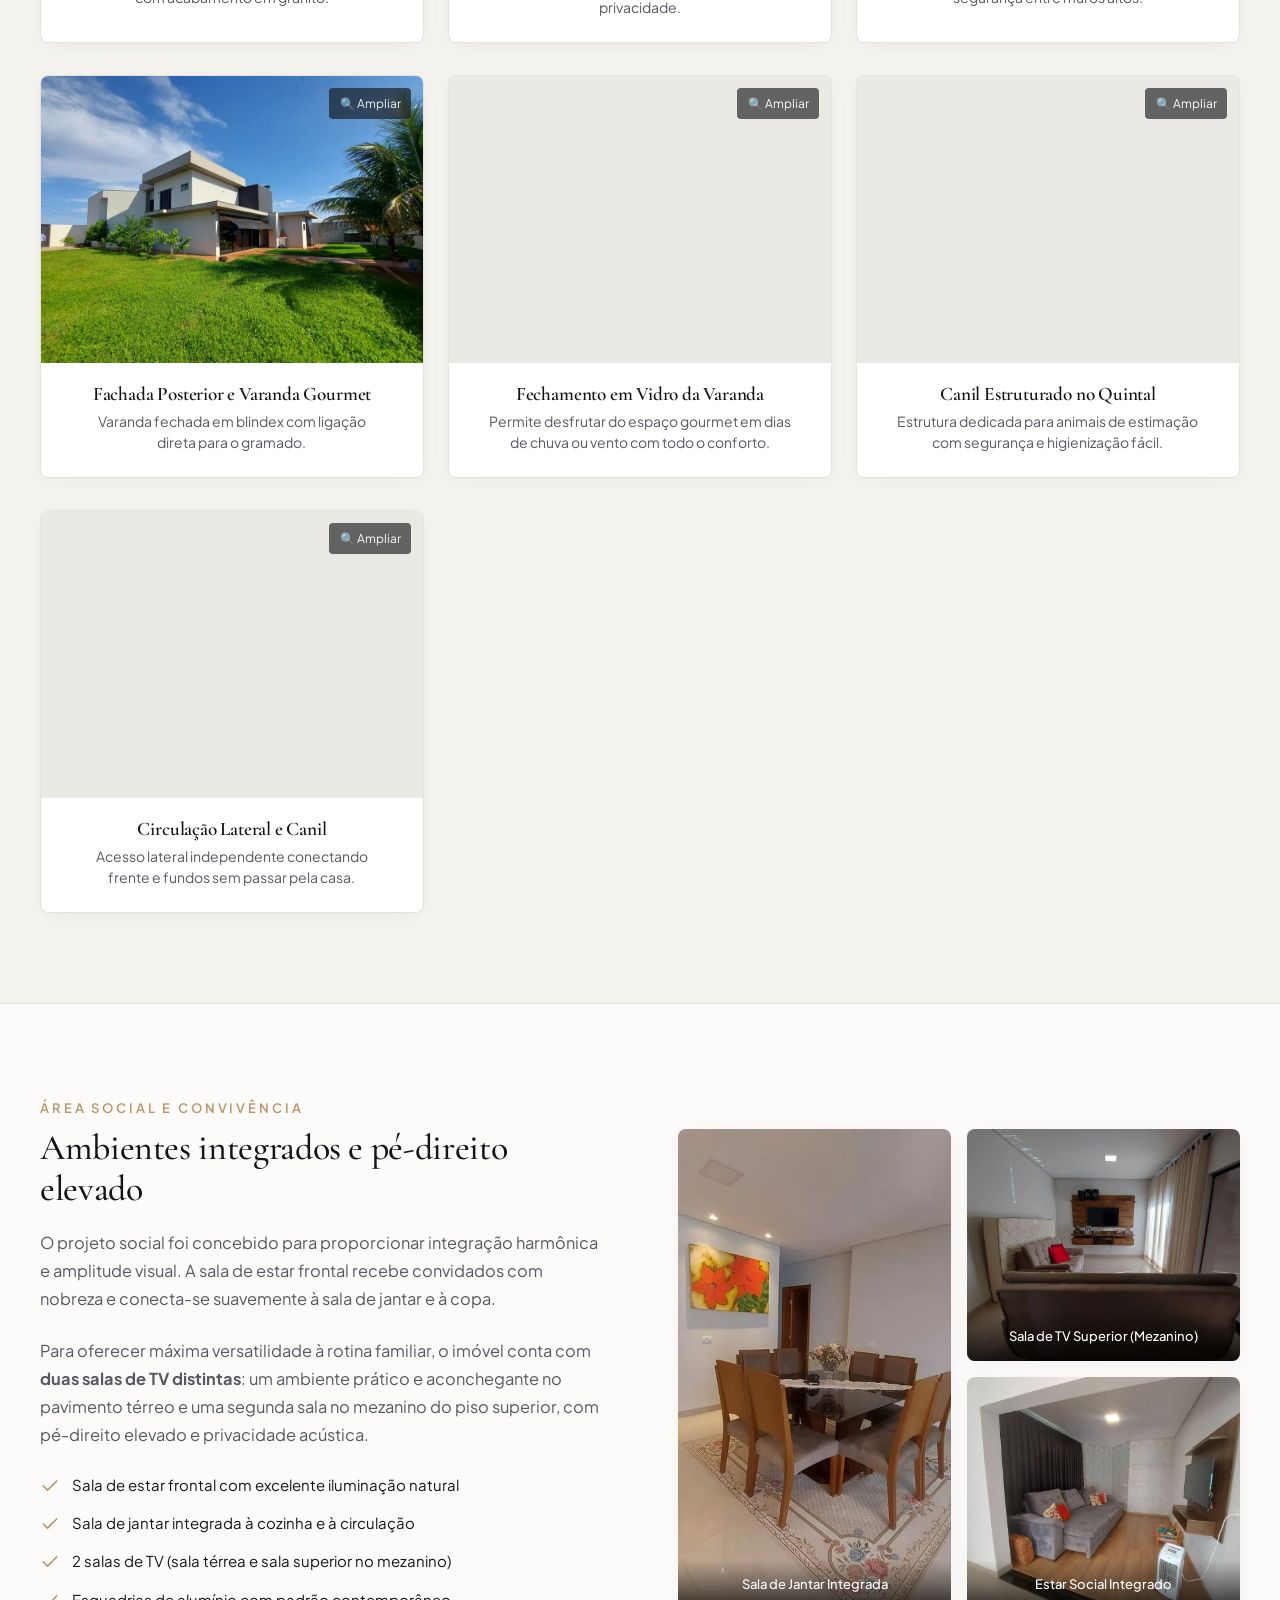
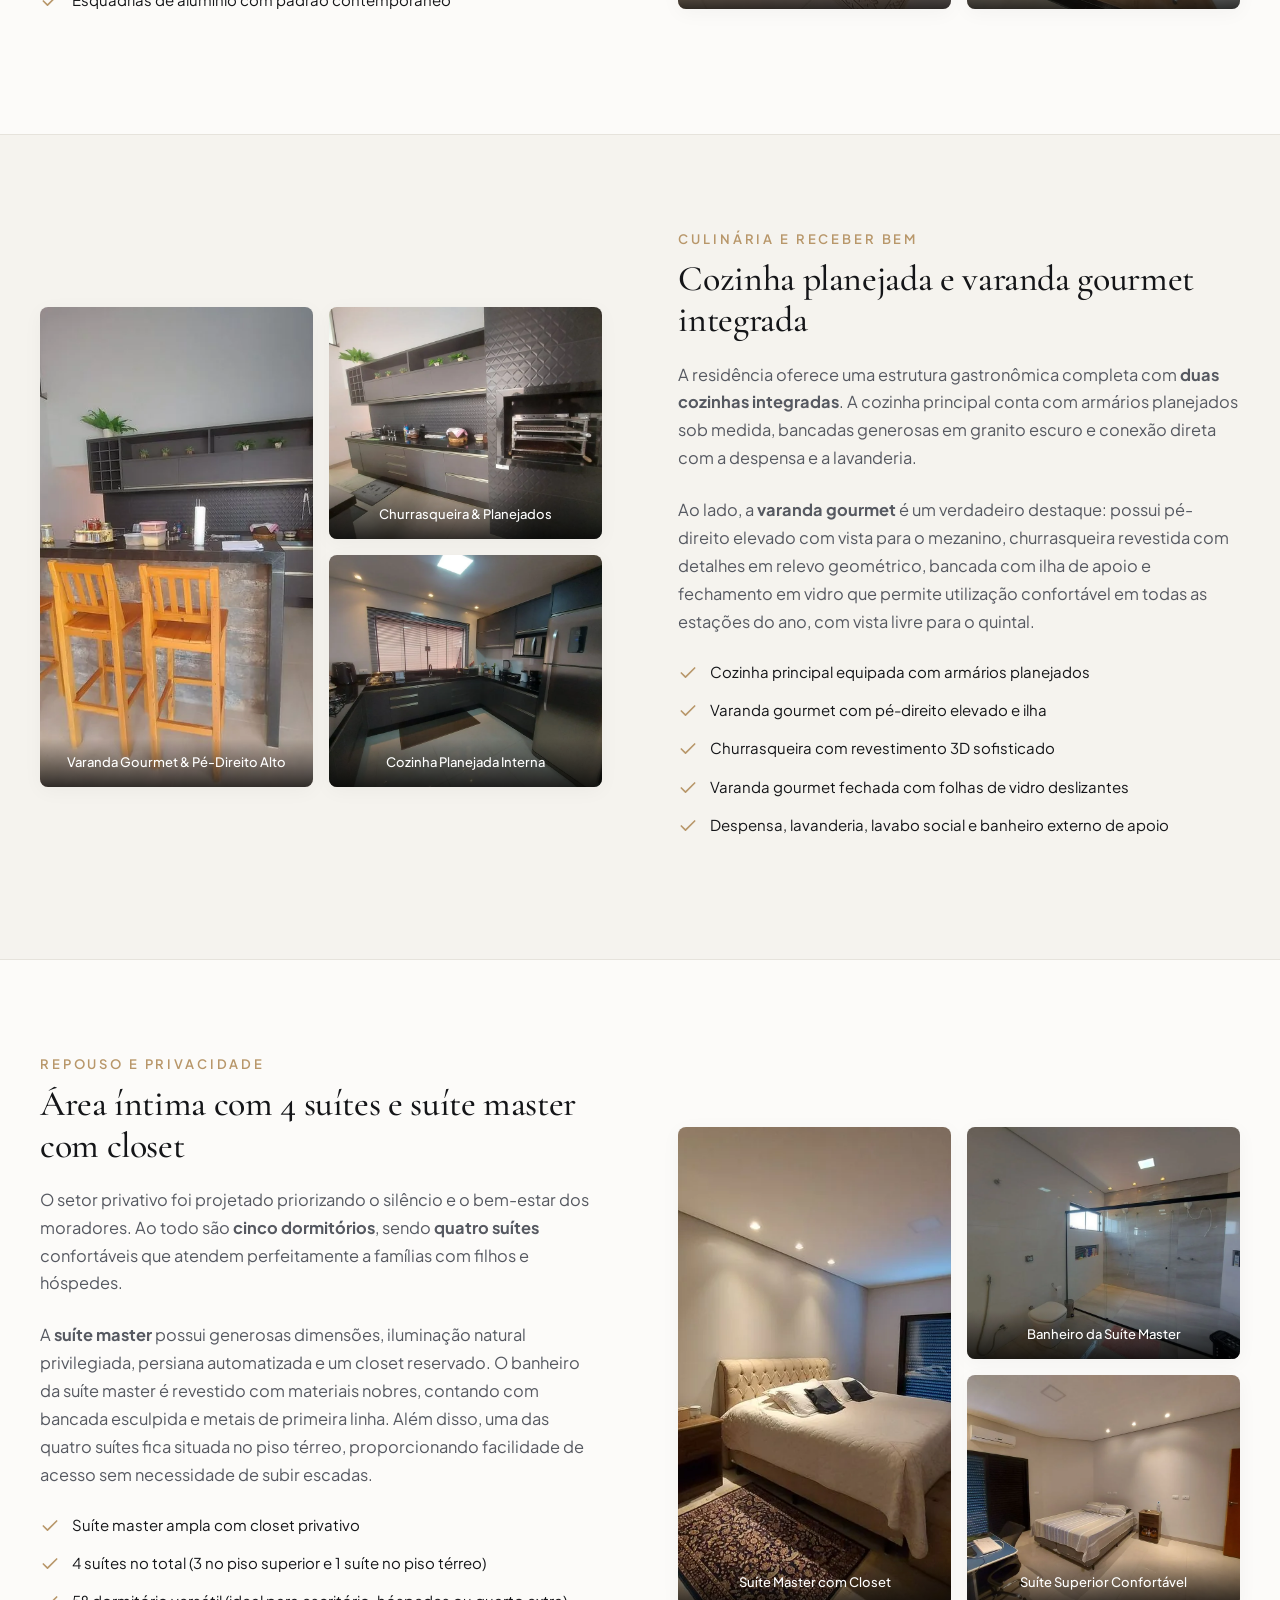
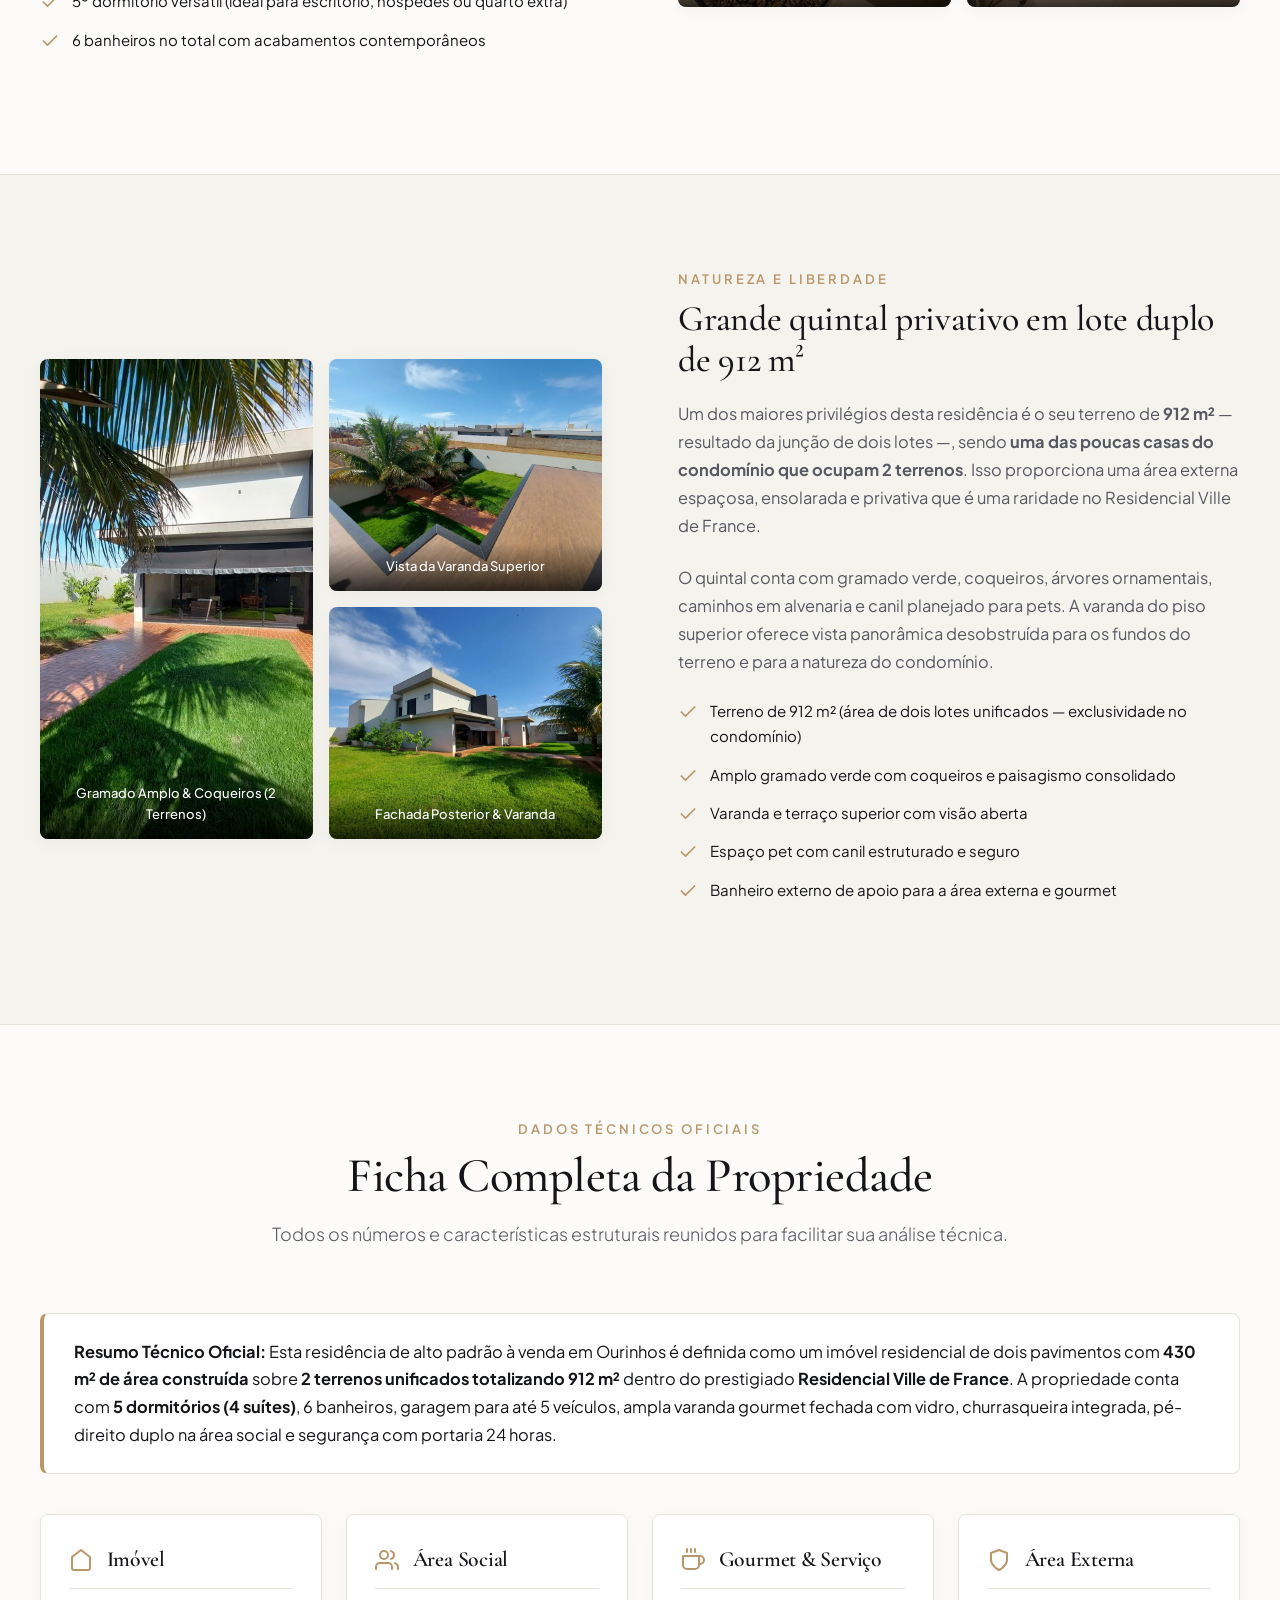
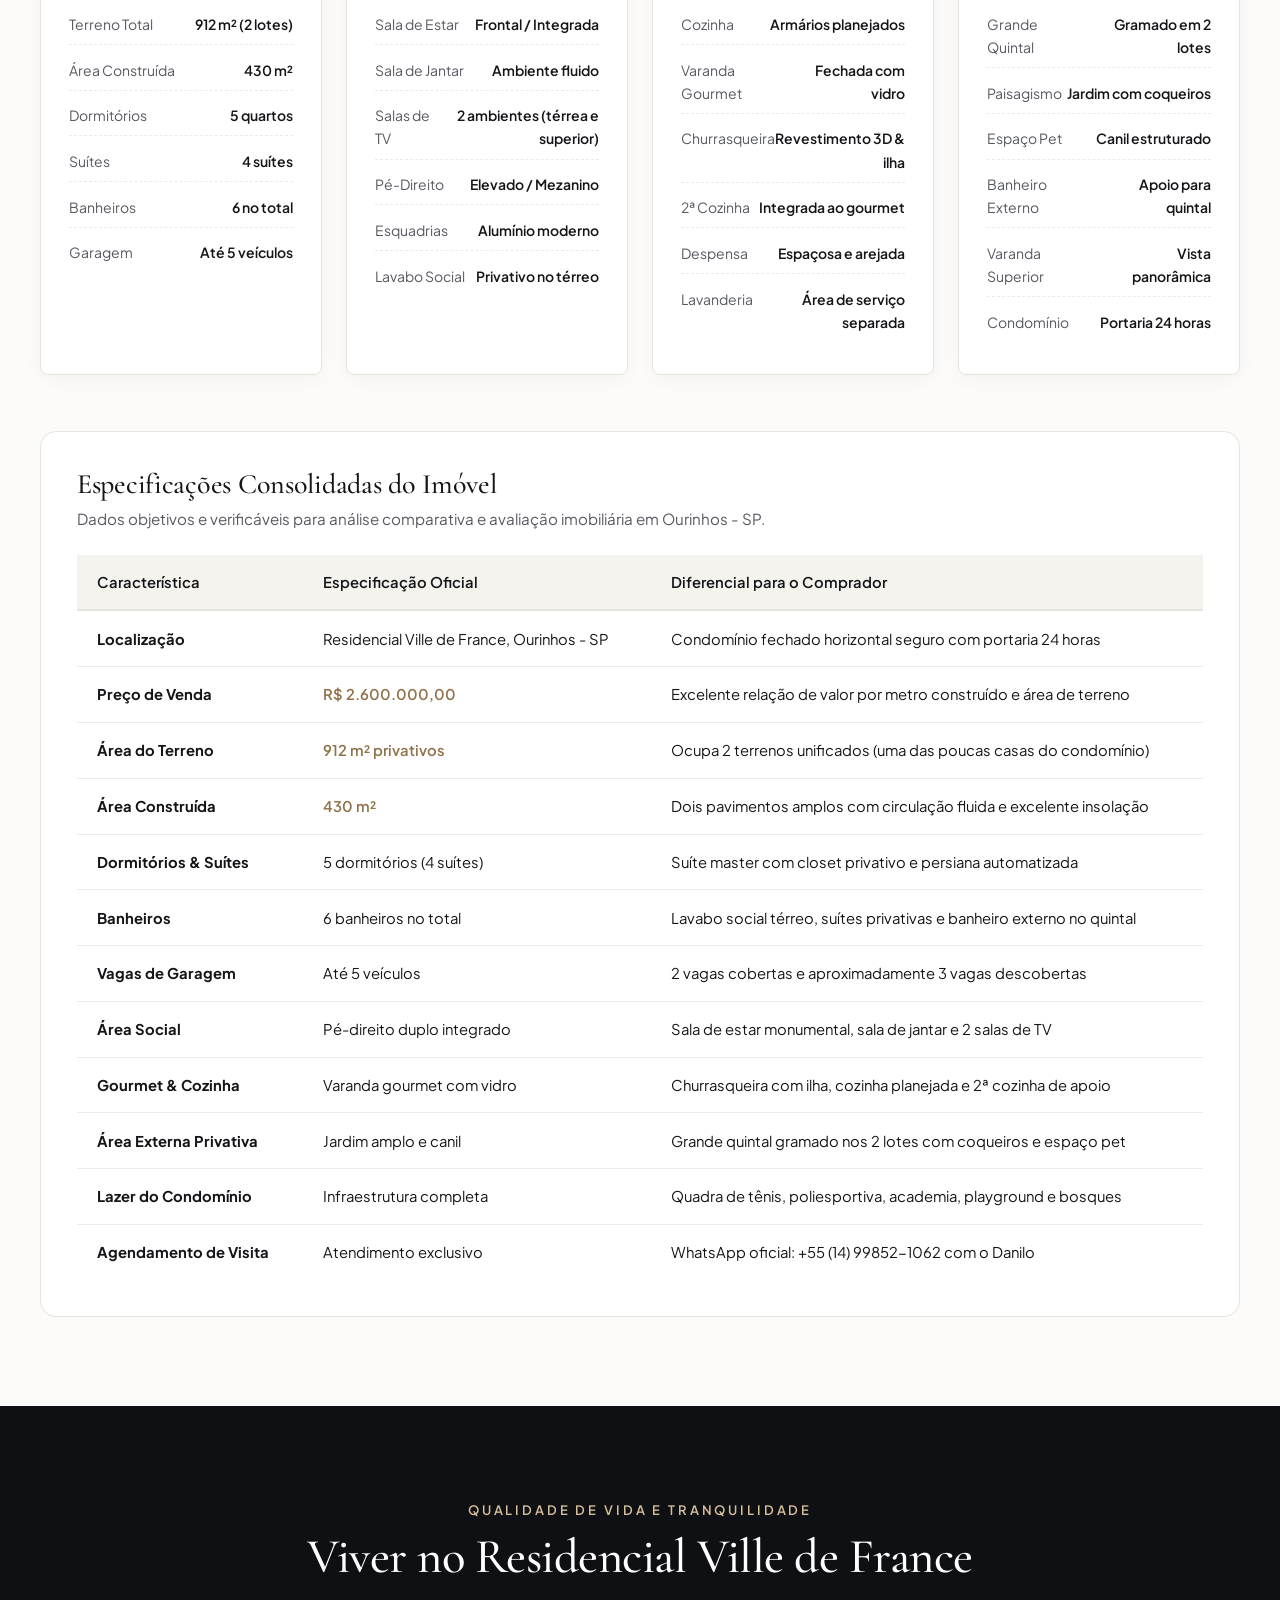
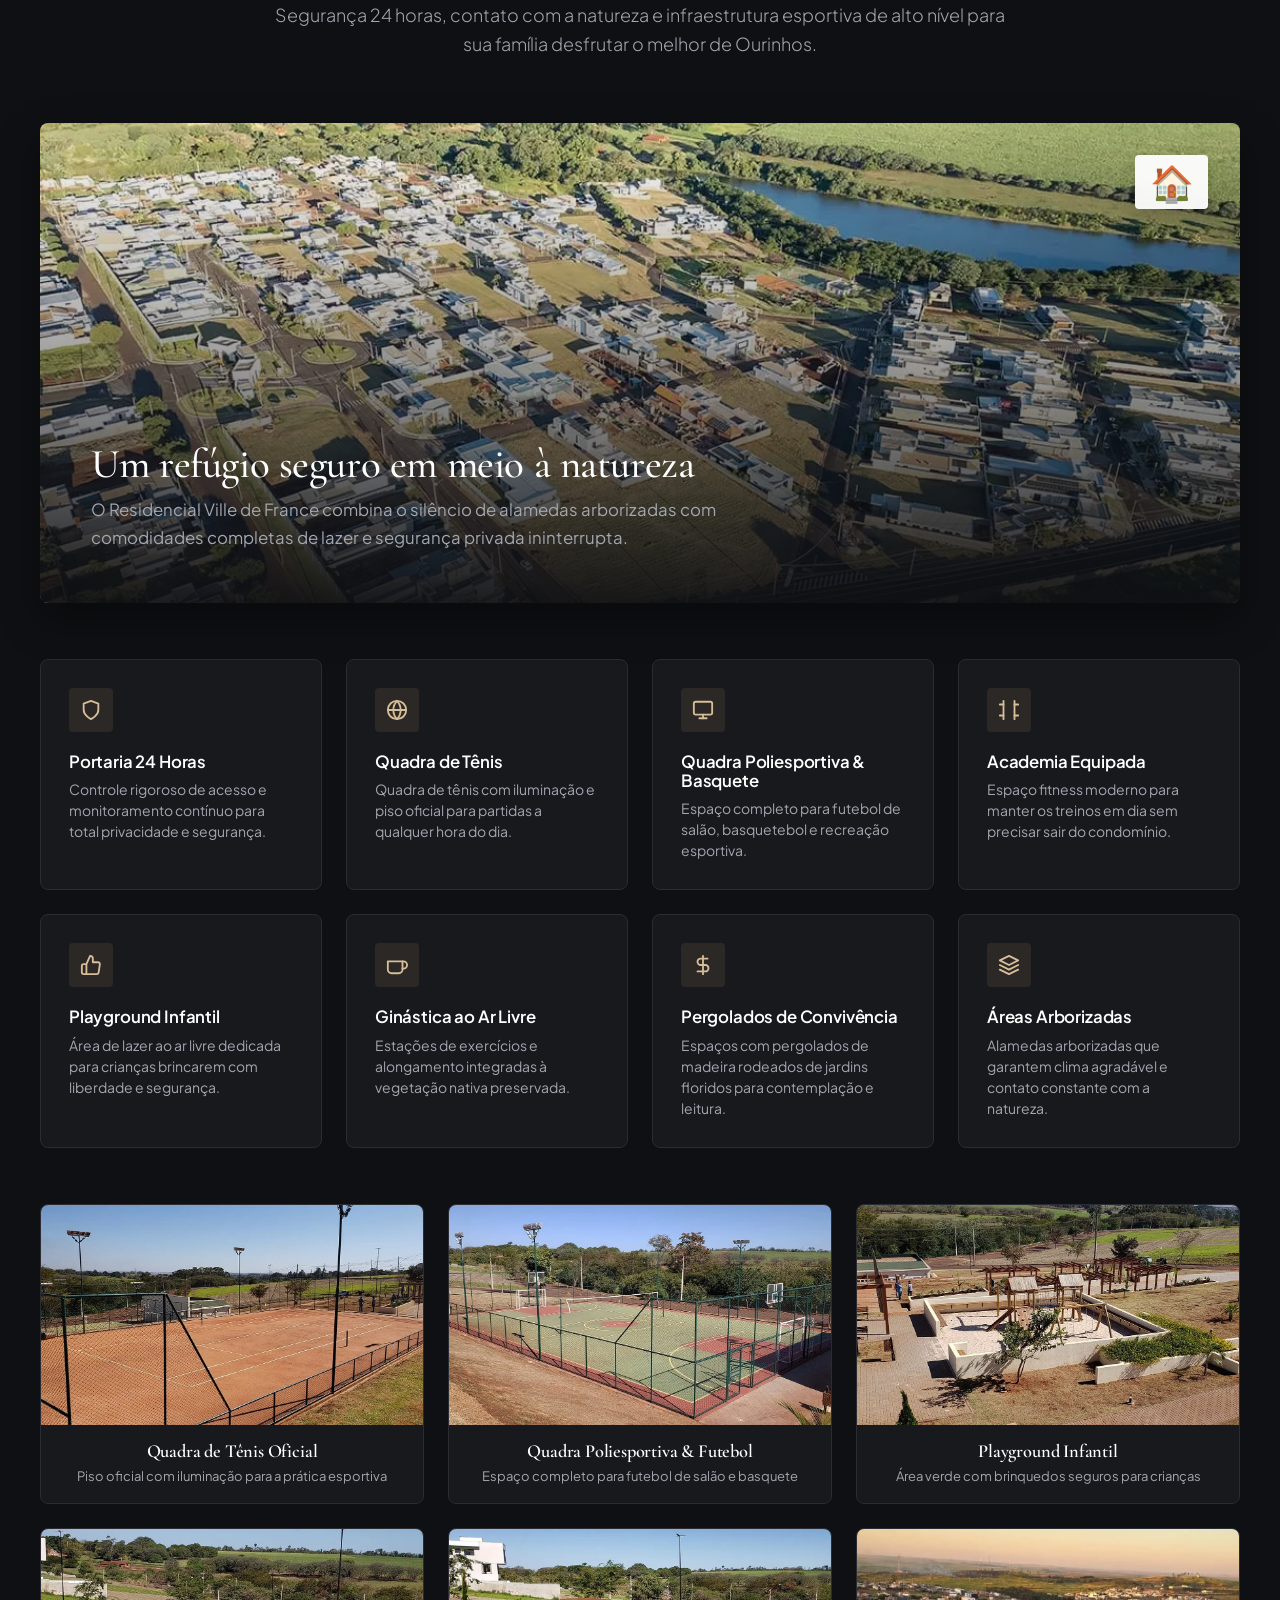
==== commit 2ab52a44: "feat: implementa emoji de casa no favicon com suporte completo SVG, ICO e PNG" ====
--- a/index.html
+++ b/index.html
@@ -31,8 +31,12 @@
   <!-- URL Canônica Definitiva -->
   <link rel="canonical" href="https://casaemourinhos.com.br/">
 
-  <!-- Favicon removido conforme solicitação do usuário -->
-  <link rel="icon" href="data:,">
+  <!-- Favicons e Ícones com Emoji de Casa 🏠 (Compatibilidade Total: Brave, Chrome, Safari, Firefox) -->
+  <link rel="icon" href="data:image/svg+xml,<svg xmlns=%22http://www.w3.org/2000/svg%22 viewBox=%220 0 100 100%22><text y=%22.9em%22 font-size=%2290%22>🏠</text></svg>">
+  <link rel="icon" type="image/png" sizes="32x32" href="favicon.png">
+  <link rel="icon" type="image/x-icon" href="favicon.ico">
+  <link rel="apple-touch-icon" sizes="180x180" href="apple-touch-icon.png">
+  <link rel="manifest" href="site.webmanifest">
   <meta name="theme-color" content="#fcfbf9">
 
   <!-- Open Graph / Compartilhamento Facebook e WhatsApp -->
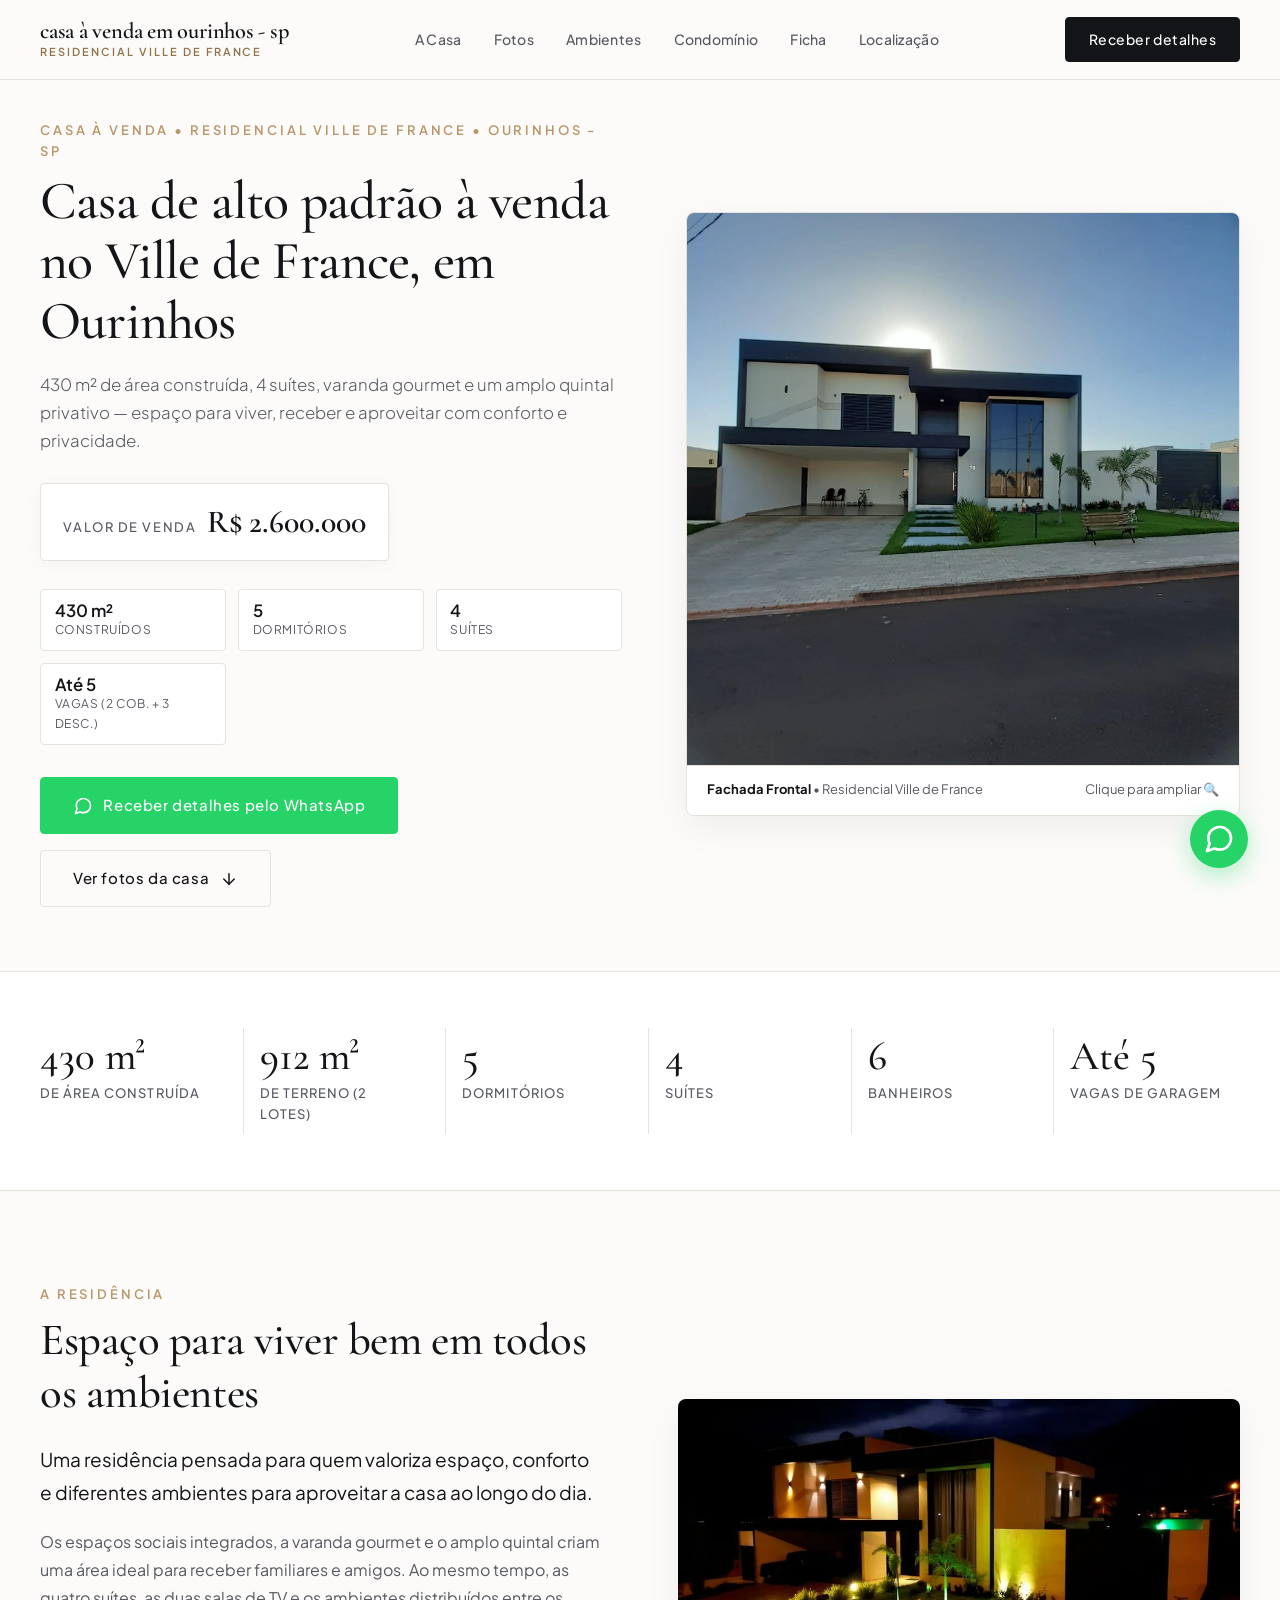
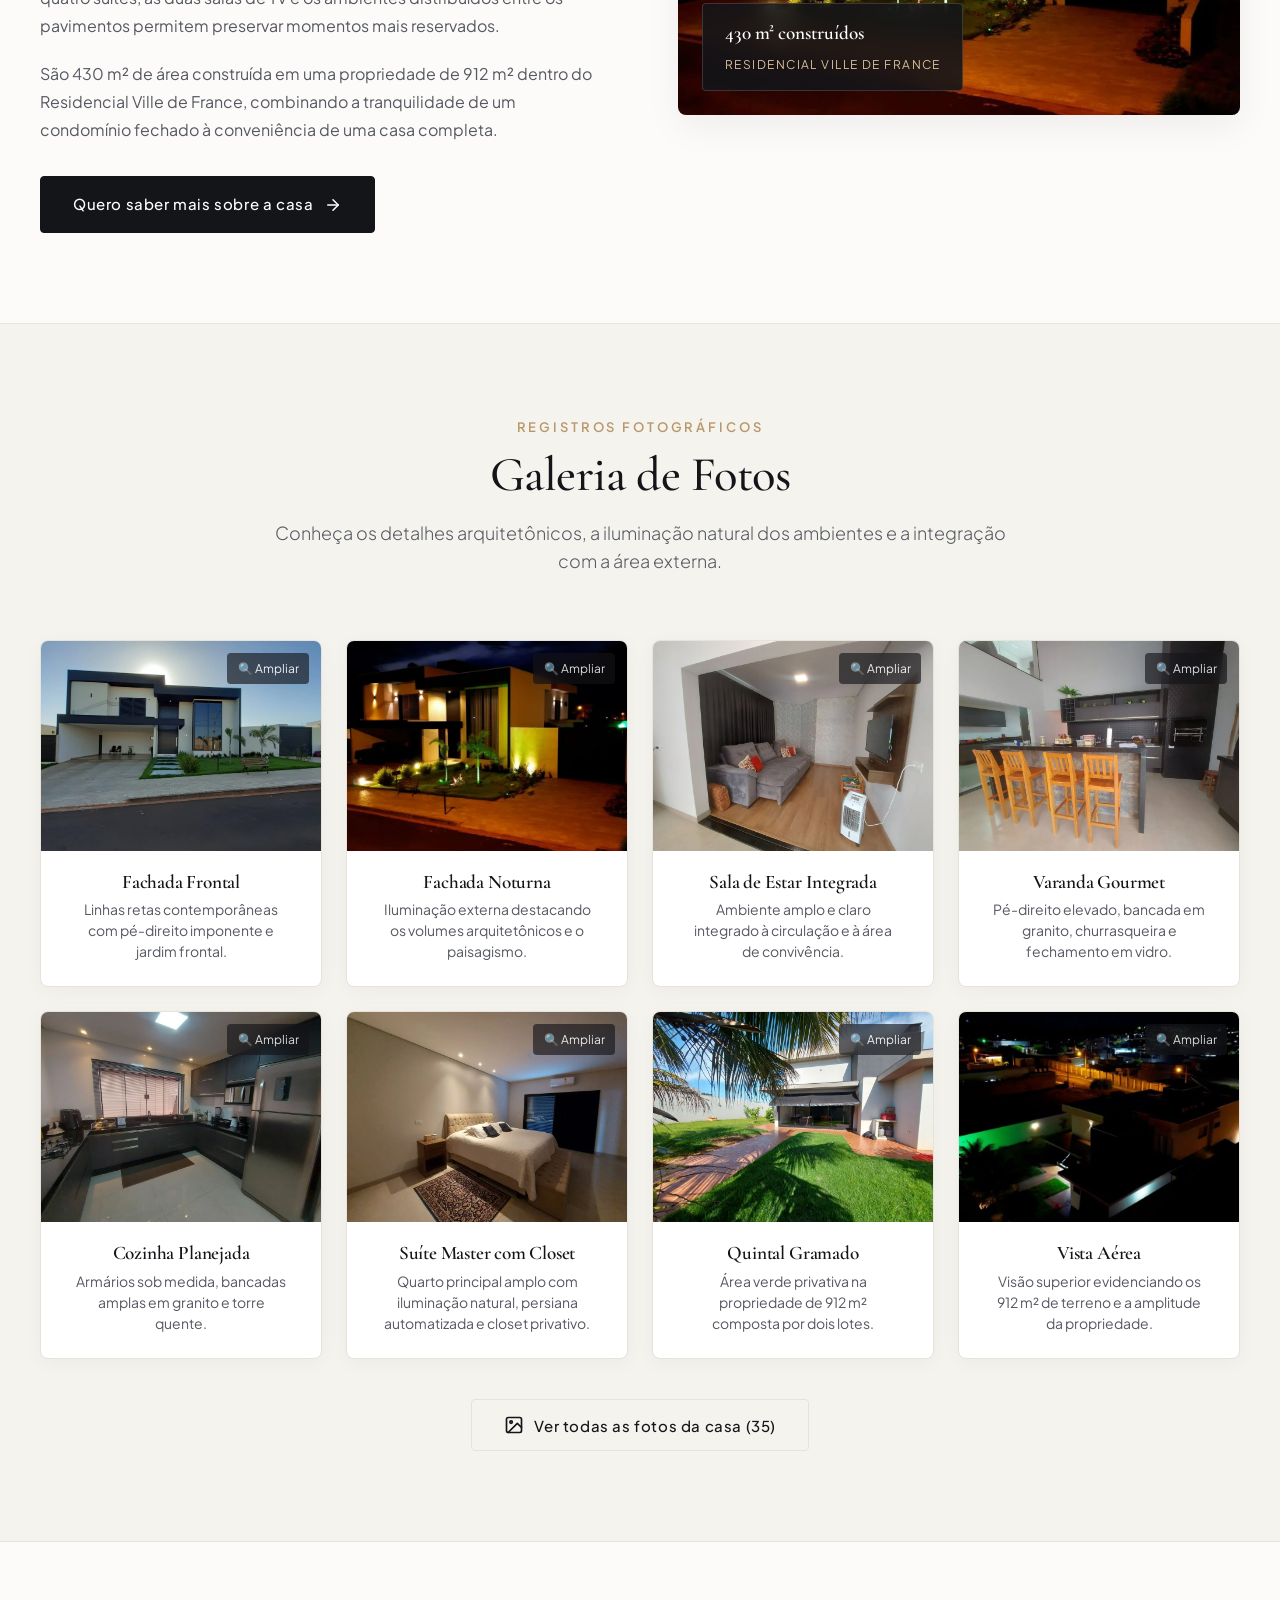
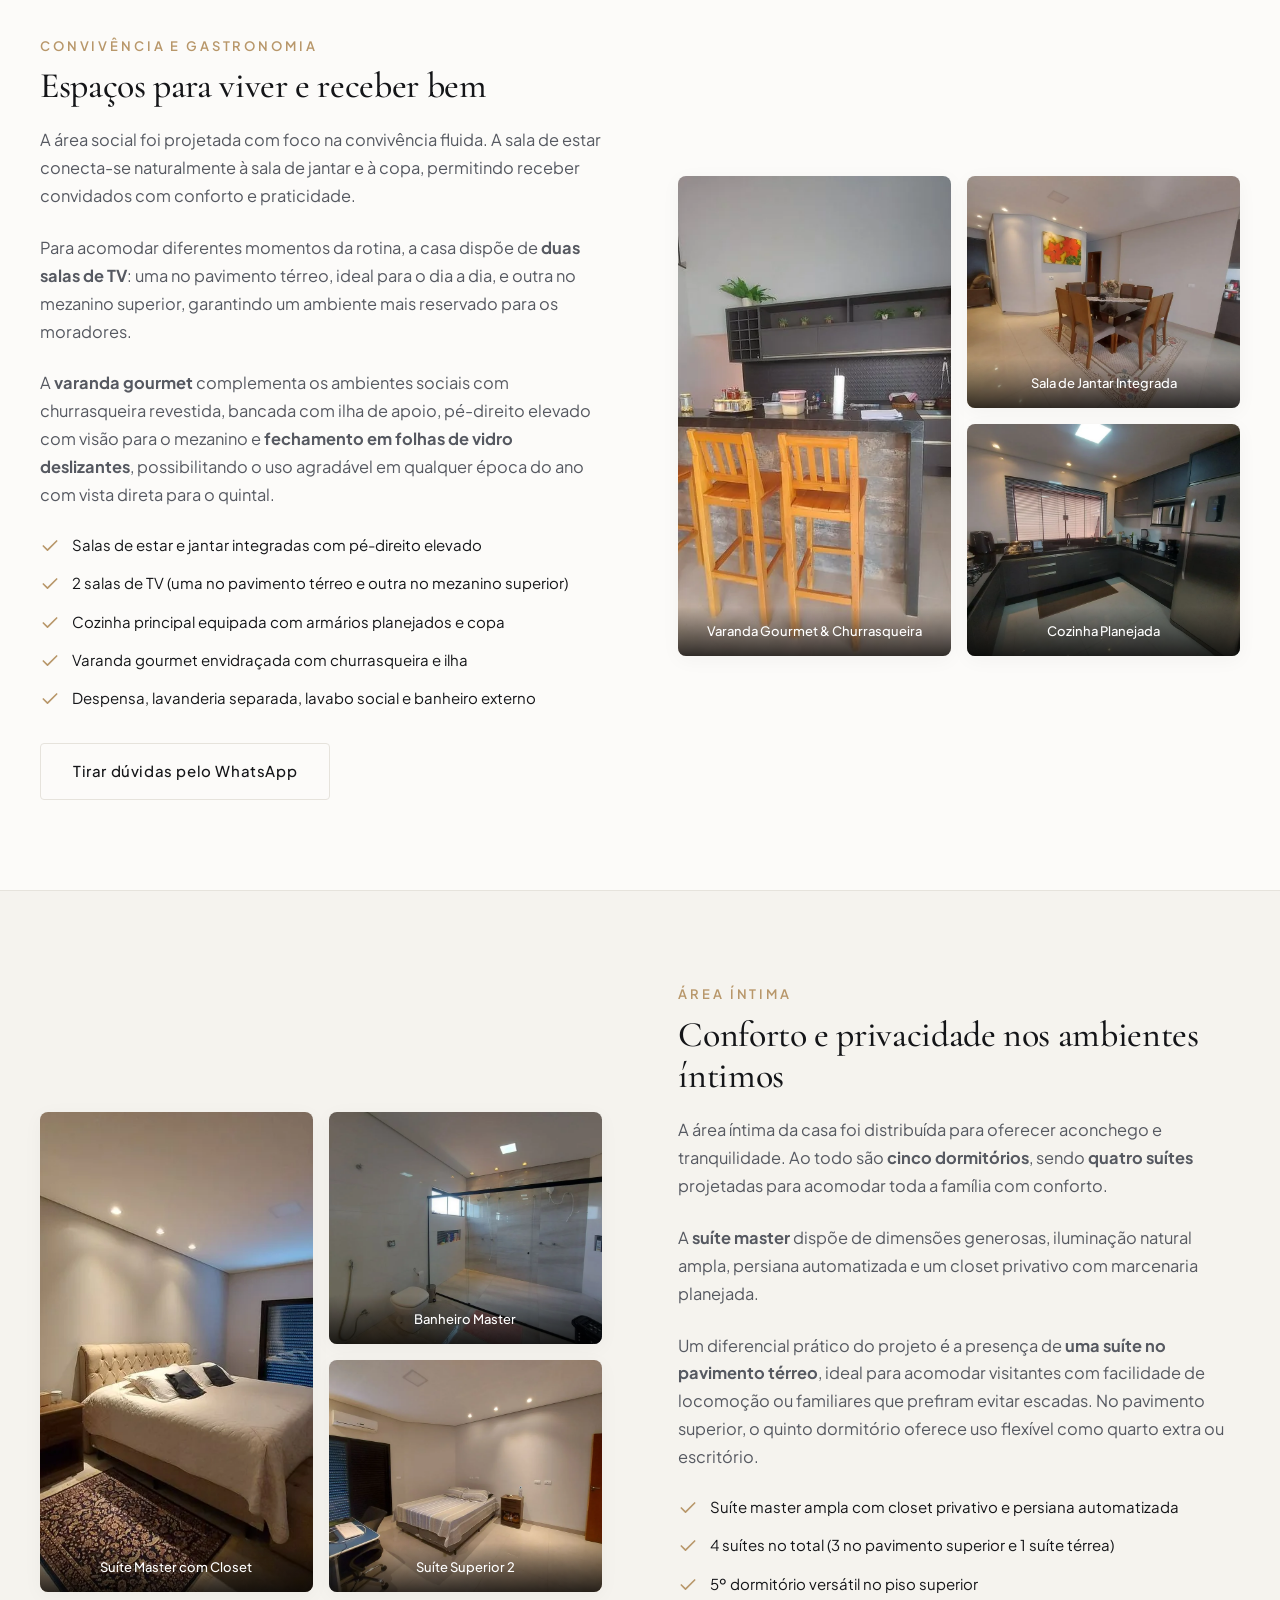
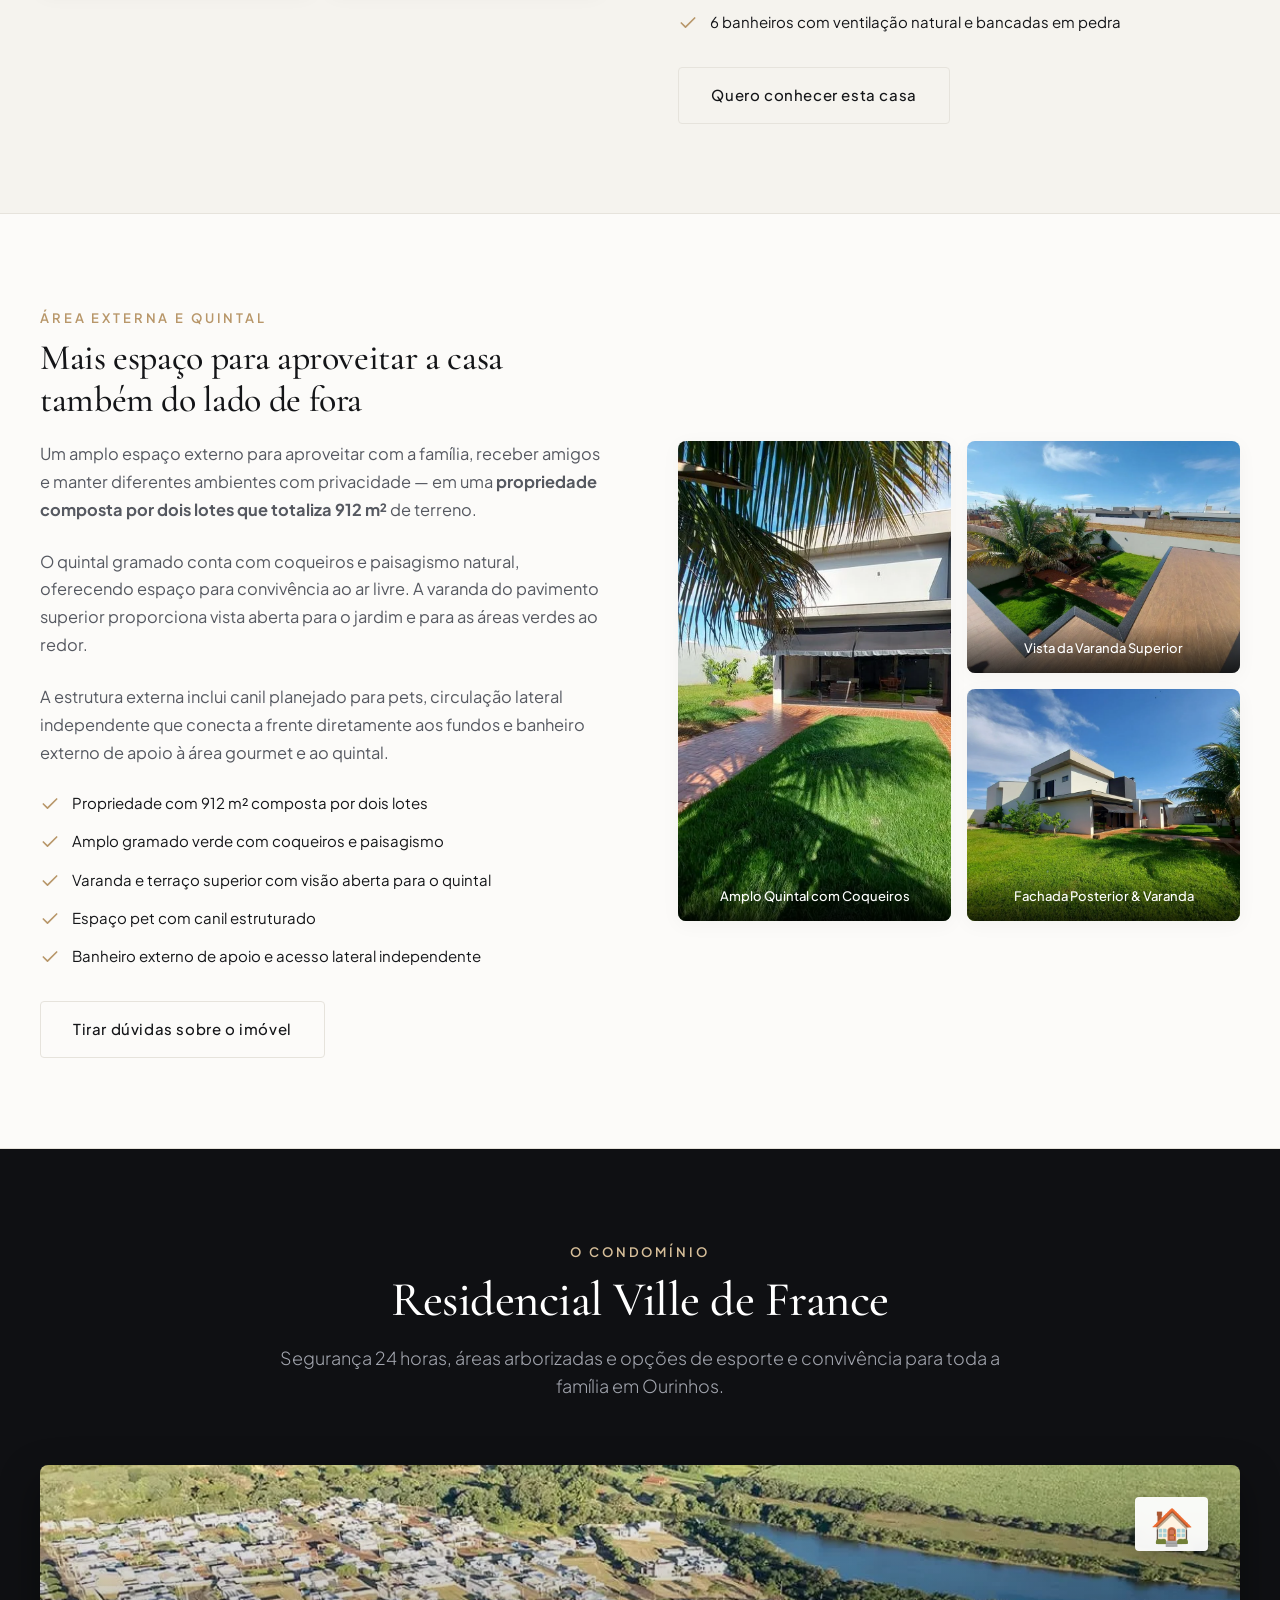
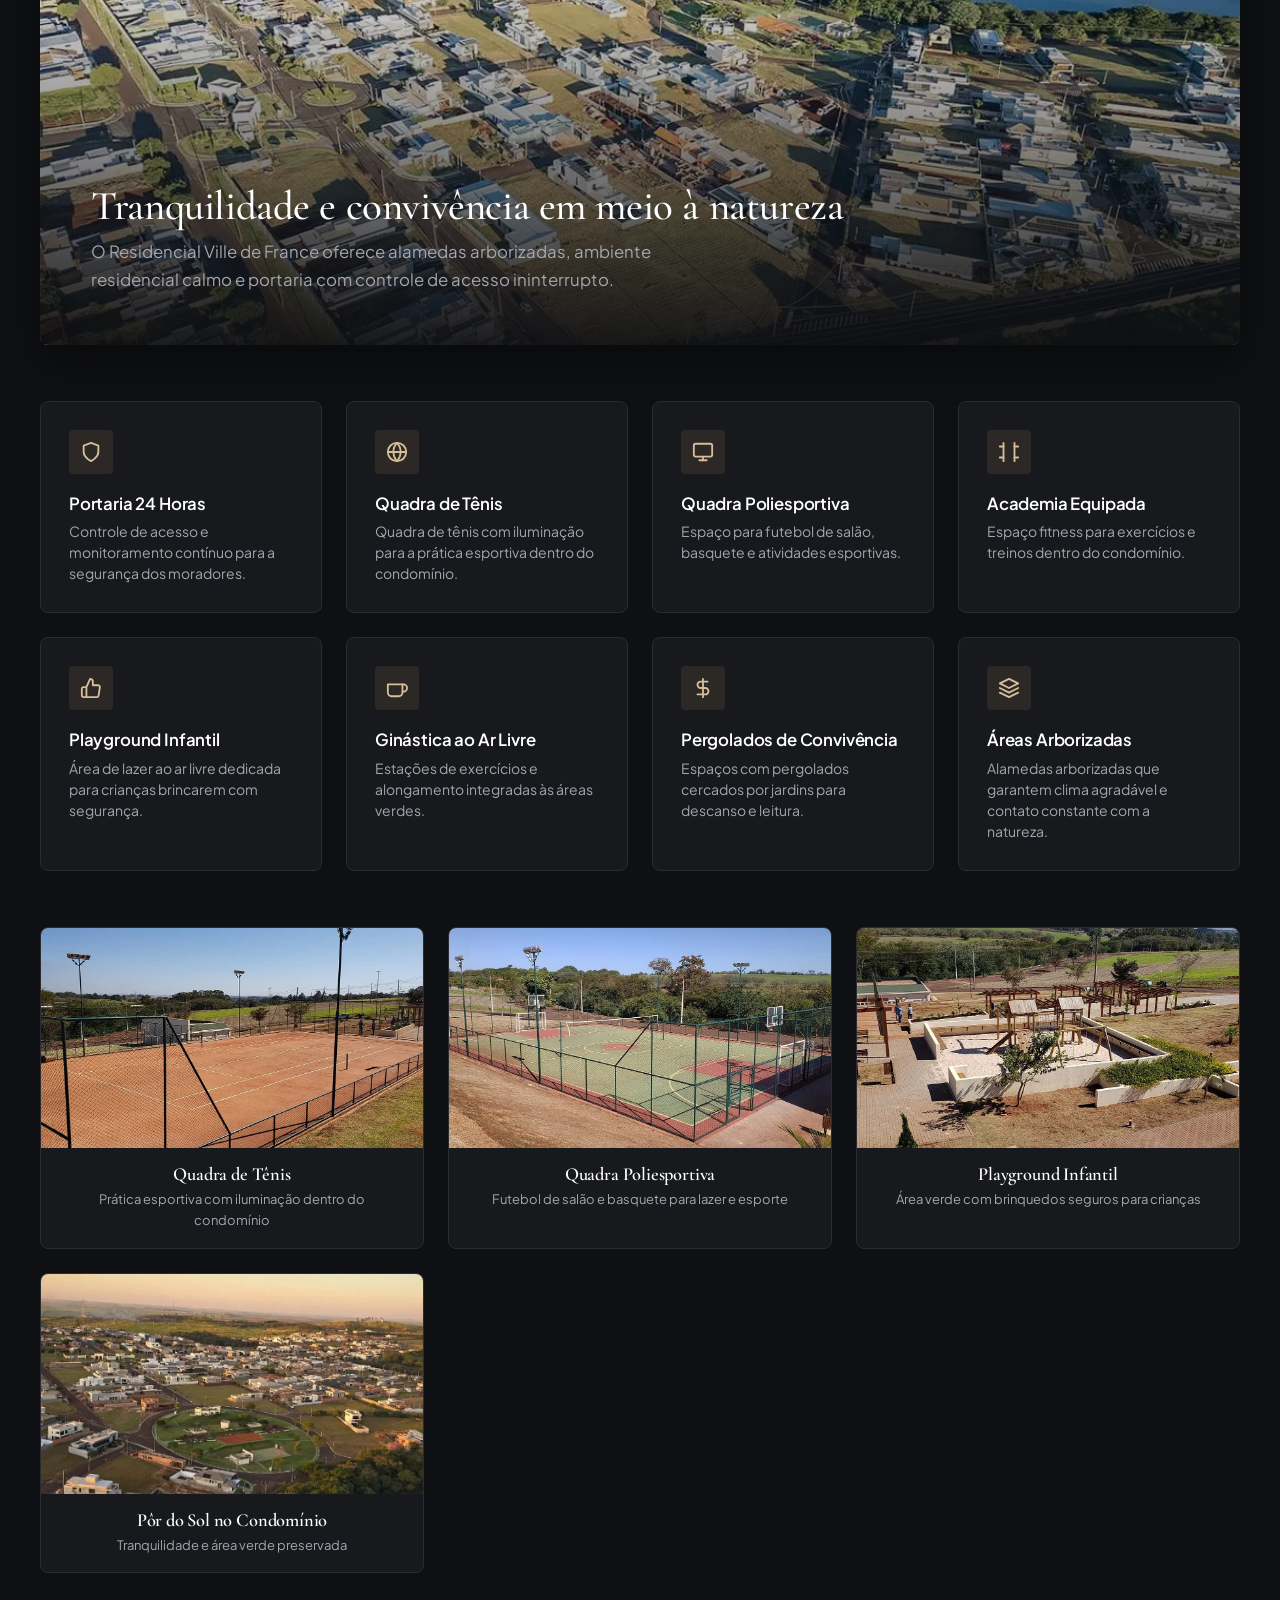
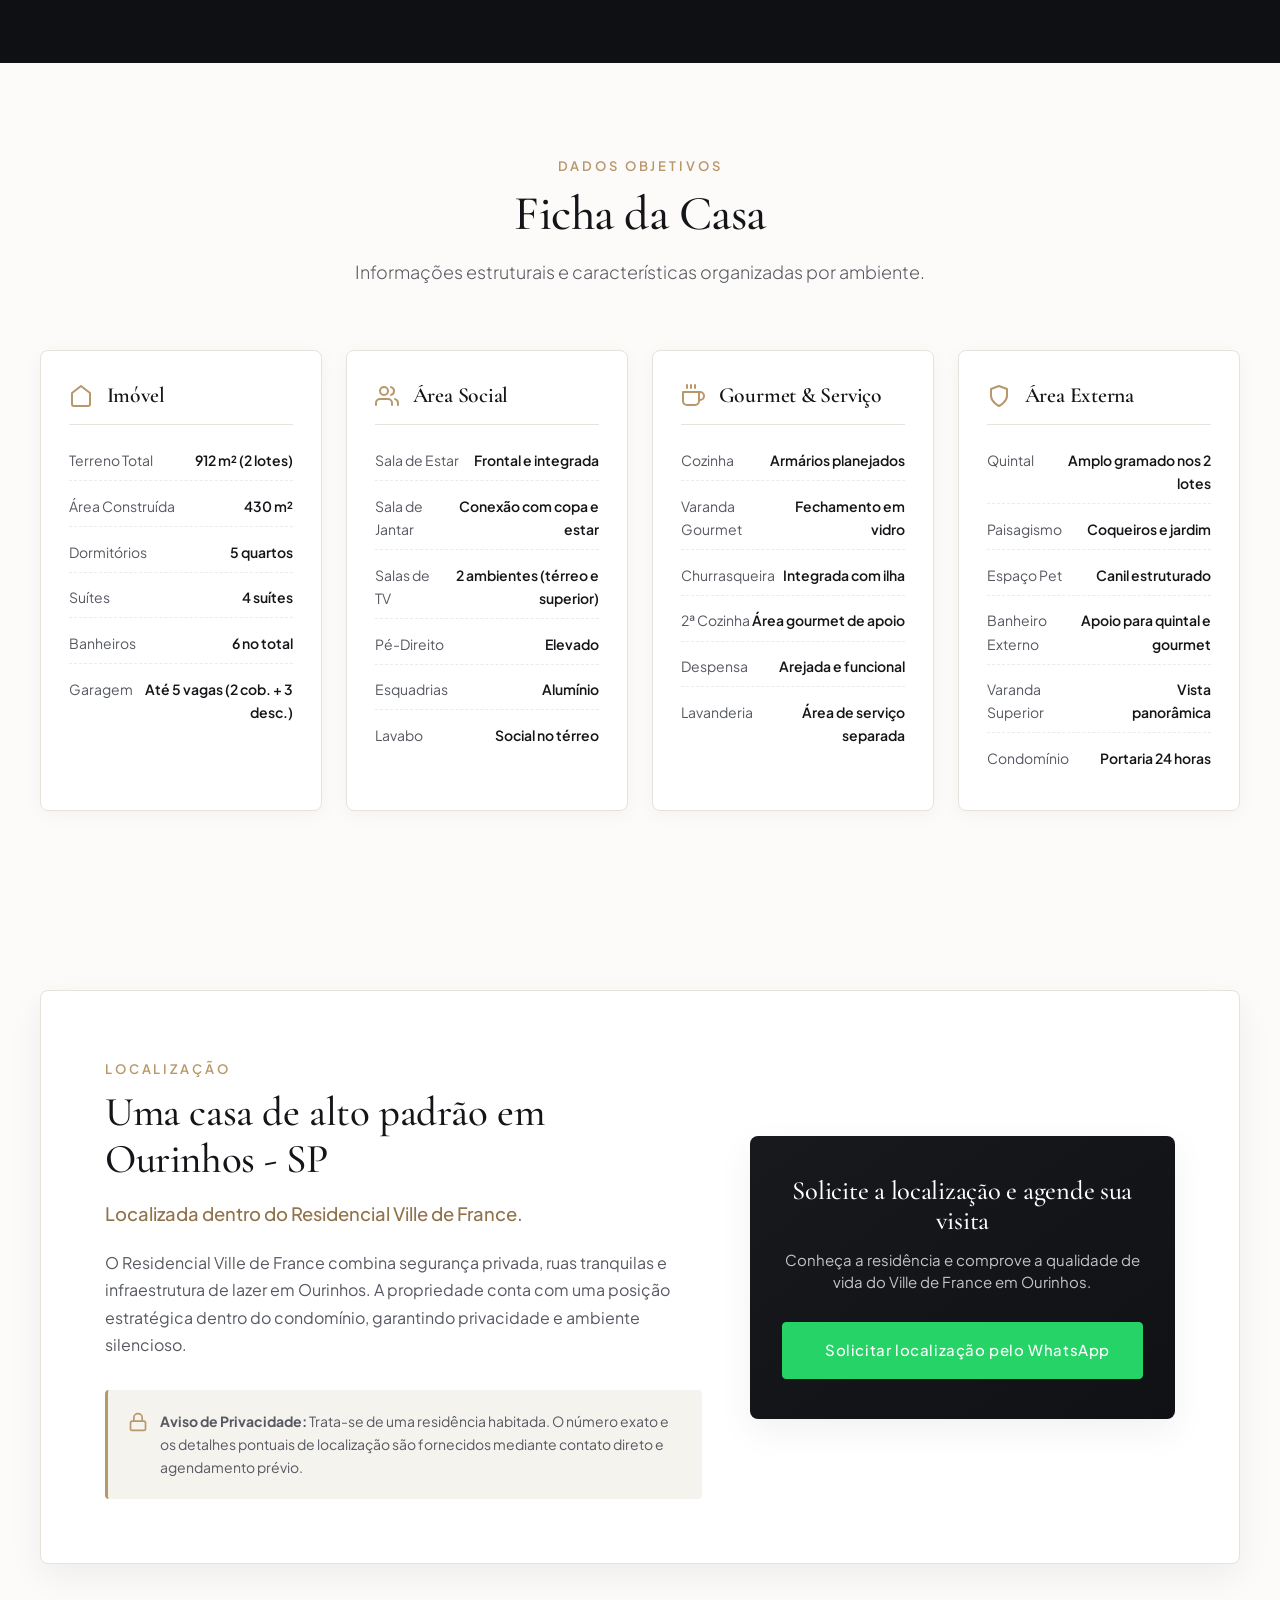
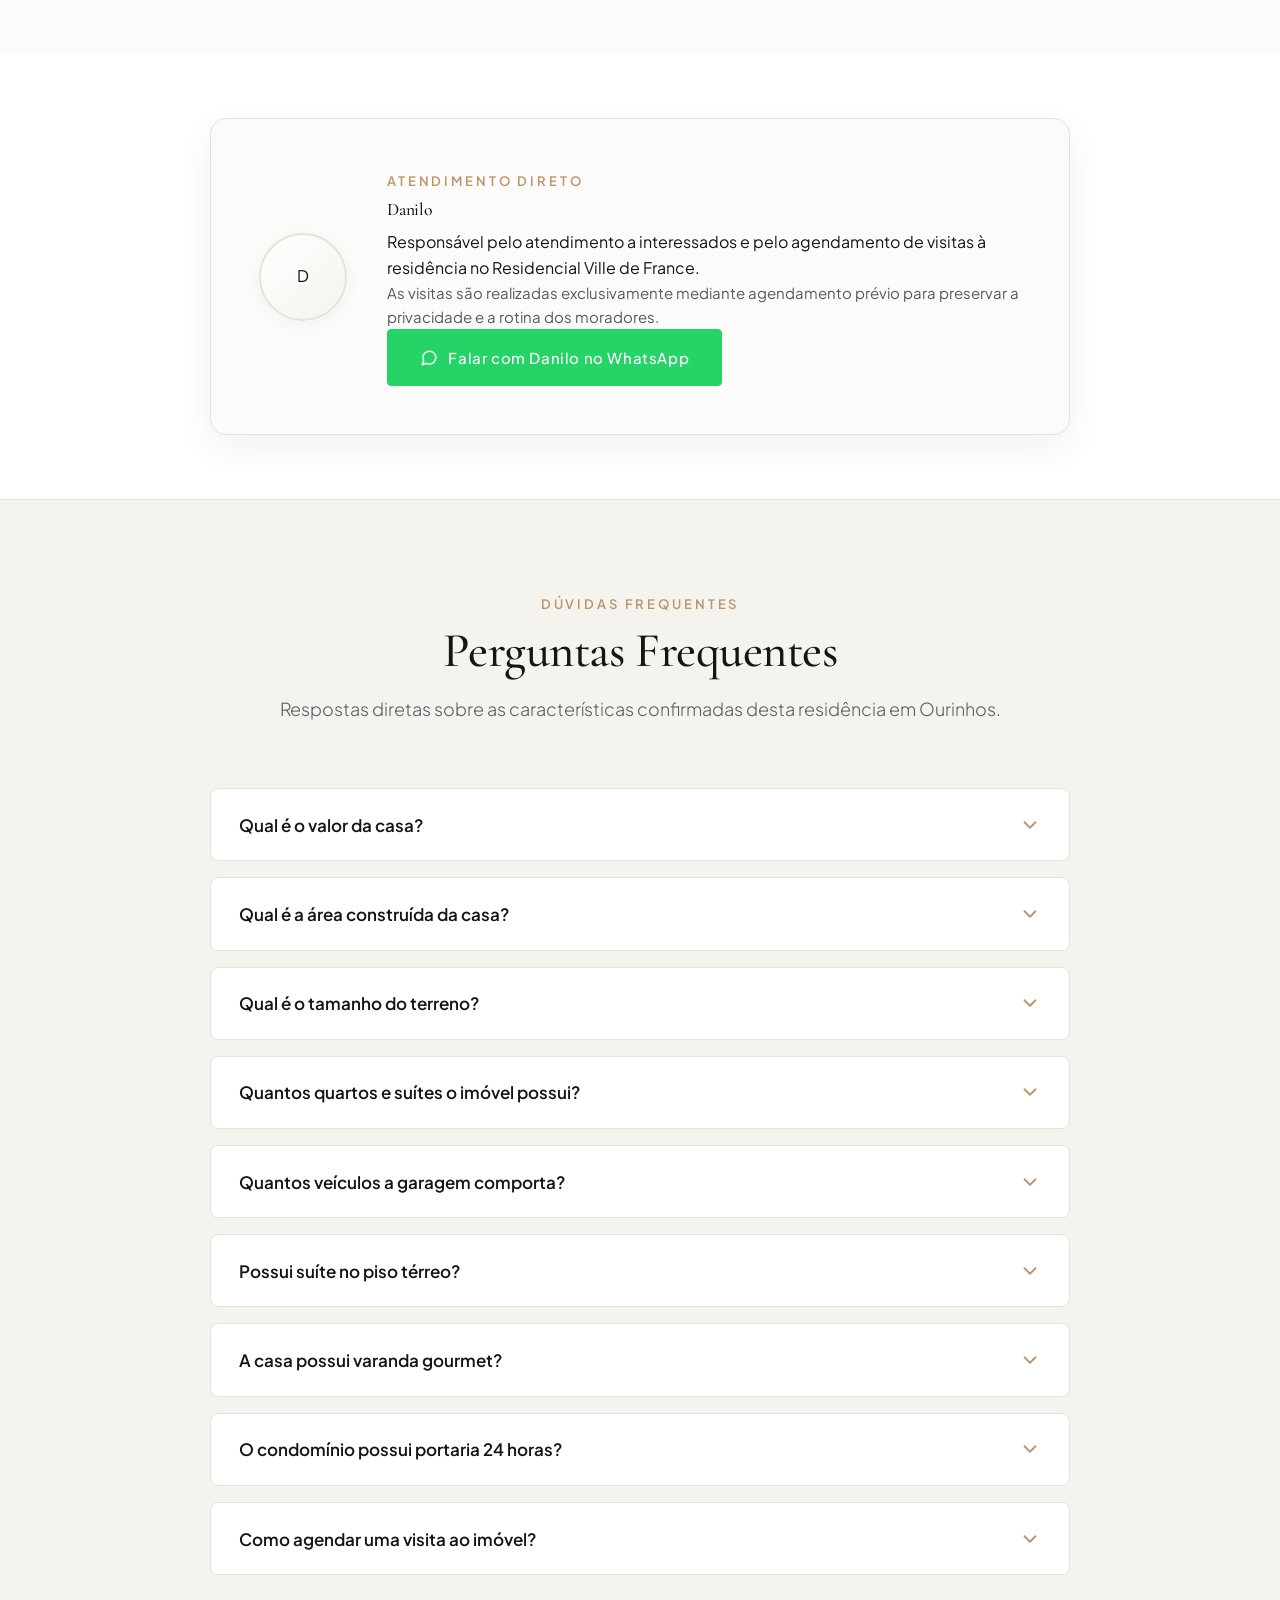
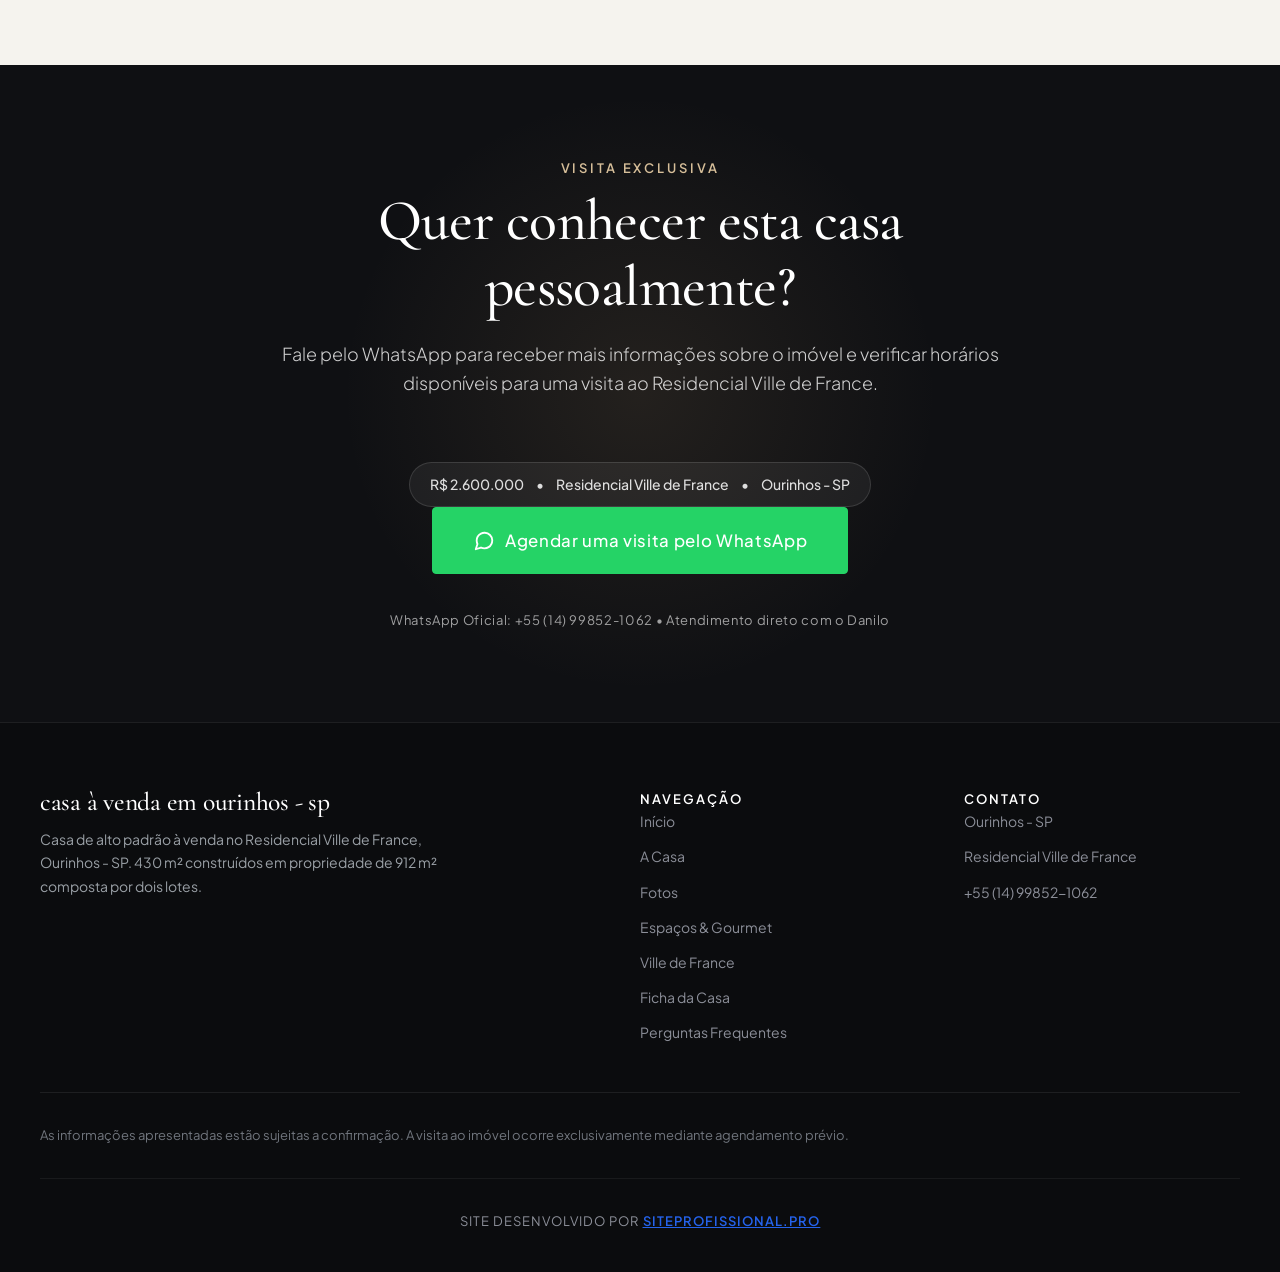
==== commit 5e5a38cb: "refactor(cro): refatoracao completa de UX, CRO, copywriting e performance da landing page" ====
--- a/index.html
+++ b/index.html
@@ -6,10 +6,10 @@
   <meta name="viewport" content="width=device-width, initial-scale=1.0, viewport-fit=cover">
   <meta http-equiv="X-UA-Compatible" content="IE=edge">
 
-  <!-- SEO Primário: Título e Descrição Otimizados para Busca Orgânica e IA -->
-  <title>Casa à Venda em Ourinhos | Residencial Ville de France | 430 m² e 2 Terrenos</title>
-  <meta name="description" content="Casa de alto padrão à venda no Residencial Ville de France em Ourinhos-SP. 430 m² construídos em terreno duplo de 912 m² (2 lotes), 5 dormitórios (4 suítes) e portaria 24h.">
-  <meta name="keywords" content="casa à venda em Ourinhos, comprar casa em Ourinhos, casa em Ourinhos, residencial ville de france ourinhos, casa de alto padrão à venda em Ourinhos, casa alto padrão Ourinhos, imóvel de alto padrão em Ourinhos, casa em condomínio fechado Ourinhos, casa 4 suítes Ourinhos, casa 2 terrenos Ourinhos, casa ville de france">
+  <!-- SEO Primário: Título e Descrição Otimizados para Busca e IA -->
+  <title>Casa de Alto Padrão no Ville de France | Ourinhos - SP</title>
+  <meta name="description" content="Casa à venda no Residencial Ville de France em Ourinhos, com 430 m² construídos, 4 suítes, varanda gourmet e amplo quintal em propriedade de 912 m².">
+  <meta name="keywords" content="casa à venda em Ourinhos, comprar casa em Ourinhos, casa em condomínio fechado Ourinhos, Residencial Ville de France, casa alto padrão Ourinhos, casa 4 suítes Ourinhos, casa com quintal grande Ourinhos">
   <meta name="author" content="Casa em Ourinhos">
   <meta name="robots" content="index, follow, max-image-preview:large, max-snippet:-1, max-video-preview:-1">
 
@@ -19,11 +19,10 @@
   <meta name="geo.position" content="-22.9791;-49.8697">
   <meta name="ICBM" content="-22.9791, -49.8697">
 
-  <!-- Dublin Core Metadata (Entidade e Indexação Semântica para Mecanismos de Busca) -->
-  <meta name="DC.title" content="Casa à Venda em Ourinhos | Residencial Ville de France">
+  <!-- Dublin Core Metadata (Semântica Institucional) -->
+  <meta name="DC.title" content="Casa de Alto Padrão no Ville de France | Ourinhos - SP">
   <meta name="DC.creator" content="Casa em Ourinhos">
-  <meta name="DC.subject" content="Casa à Venda em Ourinhos, Residencial Ville de France, Comprar Casa em Ourinhos, Imóvel de Alto Padrão">
-  <meta name="DC.description" content="Casa de alto padrão à venda no Residencial Ville de France em Ourinhos - SP com 430 m² construídos e terreno duplo de 912 m².">
+  <meta name="DC.description" content="Casa à venda no Residencial Ville de France em Ourinhos, com 430 m² construídos, 4 suítes, varanda gourmet e amplo quintal em propriedade de 912 m².">
   <meta name="DC.publisher" content="casaemourinhos.com.br">
   <meta name="DC.coverage" content="Ourinhos, São Paulo, Brasil">
   <meta name="DC.language" content="pt-BR">
@@ -42,8 +41,8 @@
   <!-- Open Graph / Compartilhamento Facebook e WhatsApp -->
   <meta property="og:locale" content="pt_BR">
   <meta property="og:type" content="website">
-  <meta property="og:title" content="Casa à Venda em Ourinhos | Residencial Ville de France | 430 m² e 2 Terrenos">
-  <meta property="og:description" content="Casa de alto padrão à venda no Residencial Ville de France em Ourinhos-SP. 430 m² construídos, terreno duplo de 912 m², 5 dormitórios, 4 suítes e portaria 24h.">
+  <meta property="og:title" content="Casa de Alto Padrão no Ville de France | Ourinhos - SP">
+  <meta property="og:description" content="Casa à venda no Residencial Ville de France em Ourinhos, com 430 m² construídos, 4 suítes, varanda gourmet e amplo quintal em propriedade de 912 m².">
   <meta property="og:url" content="https://casaemourinhos.com.br/">
   <meta property="og:site_name" content="Casa à Venda em Ourinhos - SP">
   <meta property="og:image" content="https://casaemourinhos.com.br/assets/images/social/og-image-fachada-frontal-casa-ourinhos.jpg">
@@ -51,26 +50,26 @@
   <meta property="og:image:width" content="1200">
   <meta property="og:image:height" content="630">
   <meta property="og:image:type" content="image/jpeg">
-  <meta property="og:image:alt" content="Fachada frontal diurna da casa de alto padrão à venda no Residencial Ville de France em Ourinhos">
+  <meta property="og:image:alt" content="Fachada da casa no Residencial Ville de France em Ourinhos">
 
   <!-- Twitter Card -->
   <meta name="twitter:card" content="summary_large_image">
-  <meta name="twitter:title" content="Casa à Venda em Ourinhos | Residencial Ville de France | 430 m² e 2 Terrenos">
-  <meta name="twitter:description" content="Casa de alto padrão à venda no Residencial Ville de France, Ourinhos-SP. 430 m² construídos em 912 m² de terreno com 5 quartos e 4 suítes.">
+  <meta name="twitter:title" content="Casa de Alto Padrão no Ville de France | Ourinhos - SP">
+  <meta name="twitter:description" content="Casa à venda no Residencial Ville de France em Ourinhos, com 430 m² construídos, 4 suítes, varanda gourmet e amplo quintal em propriedade de 912 m².">
   <meta name="twitter:image" content="https://casaemourinhos.com.br/assets/images/social/og-image-fachada-frontal-casa-ourinhos.jpg">
 
-  <!-- Conexões Prévias com Google Fonts para Alta Performance -->
+  <!-- Tipografia Editorial: Cormorant Garamond & Plus Jakarta Sans -->
   <link rel="preconnect" href="https://fonts.googleapis.com">
   <link rel="preconnect" href="https://fonts.gstatic.com" crossorigin>
   <link href="https://fonts.googleapis.com/css2?family=Cormorant+Garamond:ital,wght@0,400;0,500;0,600;1,400&family=Plus+Jakarta+Sans:wght@300;400;500;600&display=swap" rel="stylesheet">
 
-  <!-- Preload da Imagem Principal do Topo (LCP) -->
+  <!-- Preload da Imagem Principal do Hero (LCP) -->
   <link rel="preload" as="image" href="assets/images/casa/fachada-frontal-casa-alto-padrao-ourinhos.webp" type="image/webp" fetchpriority="high">
 
   <!-- Folha de Estilos Principal -->
   <link rel="stylesheet" href="assets/css/style.css">
 
-  <!-- Dados Estruturados Schema.org / JSON-LD Completo (@graph) para Google e Motores de IA (GEO) -->
+  <!-- Dados Estruturados Schema.org / JSON-LD Factual (@graph) -->
   <script type="application/ld+json">
   {
     "@context": "https://schema.org",
@@ -80,8 +79,8 @@
         "@id": "https://casaemourinhos.com.br/#website",
         "url": "https://casaemourinhos.com.br/",
         "name": "Casa à Venda em Ourinhos - SP",
-        "alternateName": "Comprar Casa em Ourinhos | Residencial Ville de France",
-        "description": "Portal exclusivo anunciando residência de alto padrão à venda no Residencial Ville de France em Ourinhos - SP.",
+        "alternateName": "Casa de Alto Padrão no Ville de France | Ourinhos - SP",
+        "description": "Anúncio exclusivo de residência com 430 m² construídos em terreno de 912 m² no Residencial Ville de France em Ourinhos - SP.",
         "inLanguage": "pt-BR"
       },
       {
@@ -97,8 +96,8 @@
           {
             "@type": "ListItem",
             "position": 2,
-            "name": "Casa à Venda em Ourinhos",
-            "item": "https://casaemourinhos.com.br/#imovel"
+            "name": "A Residência",
+            "item": "https://casaemourinhos.com.br/#apresentacao"
           },
           {
             "@type": "ListItem",
@@ -112,7 +111,7 @@
         "@type": "Place",
         "@id": "https://casaemourinhos.com.br/#condominio-place",
         "name": "Residencial Ville de France Ourinhos",
-        "description": "Condomínio fechado horizontal de alto padrão com portaria 24 horas, quadra de tênis, quadra poliesportiva, academia e alamedas arborizadas em Ourinhos - SP.",
+        "description": "Condomínio residencial fechado com portaria 24 horas, quadra de tênis, quadra poliesportiva, academia, playground e alamedas arborizadas em Ourinhos - SP.",
         "address": {
           "@type": "PostalAddress",
           "addressLocality": "Ourinhos",
@@ -130,24 +129,16 @@
         "@type": "RealEstateListing",
         "@id": "https://casaemourinhos.com.br/#listing",
         "url": "https://casaemourinhos.com.br/",
-        "name": "Casa de Alto Padrão à Venda no Residencial Ville de France em Ourinhos",
-        "description": "Residência contemporânea de 430 m² de área construída em terreno duplo de 912 m² (uma das poucas casas do condomínio que ocupam dois terrenos), 5 dormitórios, 4 suítes, varanda gourmet e condomínio fechado com portaria 24 horas em Ourinhos - SP.",
+        "name": "Casa de alto padrão à venda no Ville de France, em Ourinhos",
+        "description": "Residência contemporânea de 430 m² de área construída em propriedade de 912 m² (composta por dois lotes), com 5 dormitórios, 4 suítes, varanda gourmet envidraçada e portaria 24 horas no Residencial Ville de France em Ourinhos - SP.",
         "datePosted": "2026-10-08",
-        "dateModified": "2026-10-08",
+        "dateModified": "2026-10-26",
         "mainEntity": {
           "@type": "SingleFamilyResidence",
           "@id": "https://casaemourinhos.com.br/#residence",
-          "name": "Casa à Venda no Residencial Ville de France - Ourinhos SP",
-          "alternateName": [
-            "Casa de Alto Padrão à Venda em Ourinhos",
-            "Comprar Casa em Ourinhos",
-            "Casa no Residencial Ville de France Ourinhos",
-            "Casa com 4 Suítes e 2 Terrenos em Ourinhos"
-          ],
-          "description": "Imóvel de alto padrão com 430 m² construídos em lote duplo de 912 m², 5 dormitórios sendo 4 suítes, pé-direito elevado, ampla varanda gourmet fechada com vidro, churrasqueira integrada, canil e quintal verdejante.",
+          "name": "Casa de Alto Padrão no Residencial Ville de France",
           "numberOfBedrooms": 5,
           "numberOfBathroomsTotal": 6,
-          "numberOfRooms": 12,
           "floorSize": {
             "@type": "QuantitativeValue",
             "value": 430,
@@ -159,18 +150,16 @@
             "unitCode": "MTK"
           },
           "amenityFeature": [
-            { "@type": "LocationFeatureSpecification", "name": "Dois Terrenos Unificados (912 m²)", "value": true },
+            { "@type": "LocationFeatureSpecification", "name": "Propriedade em 2 lotes (912 m²)", "value": true },
             { "@type": "LocationFeatureSpecification", "name": "Varanda Gourmet Fechada com Vidro", "value": true },
-            { "@type": "LocationFeatureSpecification", "name": "Churrasqueira com Ilha e Cozinha Integrada", "value": true },
-            { "@type": "LocationFeatureSpecification", "name": "Pé-direito Duplo na Área Social", "value": true },
-            { "@type": "LocationFeatureSpecification", "name": "Suíte Master com Closet Privativo", "value": true },
-            { "@type": "LocationFeatureSpecification", "name": "Portaria e Segurança 24 Horas", "value": true },
-            { "@type": "LocationFeatureSpecification", "name": "Quadra de Tênis no Condomínio", "value": true },
-            { "@type": "LocationFeatureSpecification", "name": "Quadra Poliesportiva e Basquete", "value": true },
-            { "@type": "LocationFeatureSpecification", "name": "Academia Equipada e Ginástica ao Ar Livre", "value": true },
-            { "@type": "LocationFeatureSpecification", "name": "Playground Infantil", "value": true },
+            { "@type": "LocationFeatureSpecification", "name": "Churrasqueira com Ilha", "value": true },
+            { "@type": "LocationFeatureSpecification", "name": "Pé-direito Elevado na Área Social", "value": true },
+            { "@type": "LocationFeatureSpecification", "name": "Suíte Master com Closet", "value": true },
+            { "@type": "LocationFeatureSpecification", "name": "Suíte no Pavimento Térreo", "value": true },
+            { "@type": "LocationFeatureSpecification", "name": "Portaria 24 Horas", "value": true },
             { "@type": "LocationFeatureSpecification", "name": "Garagem para até 5 Veículos", "value": true },
-            { "@type": "LocationFeatureSpecification", "name": "Canil Estruturado e Quintal Gramado", "value": true }
+            { "@type": "LocationFeatureSpecification", "name": "Amplo Quintal com Gramado e Paisagismo", "value": true },
+            { "@type": "LocationFeatureSpecification", "name": "Canil Estruturado", "value": true }
           ],
           "address": {
             "@type": "PostalAddress",
@@ -188,10 +177,10 @@
           "photo": [
             "https://casaemourinhos.com.br/assets/images/casa/fachada-frontal-casa-alto-padrao-ourinhos.webp",
             "https://casaemourinhos.com.br/assets/images/casa/fachada-noturna-iluminacao-ourinhos.webp",
+            "https://casaemourinhos.com.br/assets/images/casa/sala-estar-integracao-cozinha.webp",
             "https://casaemourinhos.com.br/assets/images/casa/espaco-gourmet-ilha-churrasqueira-pe-direito-alto.webp",
             "https://casaemourinhos.com.br/assets/images/casa/suite-master-ampla-luminosidade.webp",
-            "https://casaemourinhos.com.br/assets/images/casa/amplo-quintal-gramado-coqueiros.webp",
-            "https://casaemourinhos.com.br/assets/images/casa/sala-estar-pe-direito-duplo-ourinhos.webp"
+            "https://casaemourinhos.com.br/assets/images/casa/amplo-quintal-gramado-coqueiros.webp"
           ]
         },
         "offers": {
@@ -200,7 +189,6 @@
           "price": "2600000",
           "priceCurrency": "BRL",
           "availability": "https://schema.org/InStock",
-          "businessFunction": "http://purl.org/goodrelations/v1#Sell",
           "validFrom": "2026-10-08",
           "url": "https://casaemourinhos.com.br/"
         }
@@ -211,34 +199,34 @@
         "mainEntity": [
           {
             "@type": "Question",
-            "name": "Qual é o valor da casa à venda no Residencial Ville de France em Ourinhos?",
+            "name": "Qual é o valor anunciado da casa?",
             "acceptedAnswer": {
               "@type": "Answer",
-              "text": "O valor anunciado do imóvel é de R$ 2.600.000,00."
+              "text": "O valor de venda é de R$ 2.600.000."
             }
           },
           {
             "@type": "Question",
-            "name": "Qual é o tamanho do terreno desta casa à venda em Ourinhos?",
+            "name": "Qual é a área construída da residência?",
             "acceptedAnswer": {
               "@type": "Answer",
-              "text": "O imóvel possui 912 m² de terreno privativo, resultado da junção de 2 terrenos unificados — sendo uma das poucas casas do Residencial Ville de France que ocupam dois lotes inteiros."
+              "text": "A casa possui 430 m² de área construída distribuídos em dois pavimentos."
             }
           },
           {
             "@type": "Question",
-            "name": "Qual é a área construída desta residência?",
+            "name": "Qual é a área total do terreno?",
             "acceptedAnswer": {
               "@type": "Answer",
-              "text": "A área construída total é de 430 m², distribuídos em dois pavimentos com ambientes amplos, pé-direito elevado e excelente iluminação natural."
+              "text": "A propriedade possui 912 m² de terreno privativo, ocupando dois lotes."
             }
           },
           {
             "@type": "Question",
-            "name": "Quantos quartos e suítes a casa possui?",
+            "name": "Quantos dormitórios e suítes o imóvel possui?",
             "acceptedAnswer": {
               "@type": "Answer",
-              "text": "A casa possui 5 dormitórios, sendo 4 suítes no total — incluindo uma suíte master com closet privativo — além de 6 banheiros."
+              "text": "São 5 dormitórios, sendo 4 suítes (incluindo uma suíte master com closet no piso superior e uma suíte privativa no piso térreo) e 6 banheiros no total."
             }
           },
           {
@@ -246,39 +234,47 @@
             "name": "Quantos veículos a garagem comporta?",
             "acceptedAnswer": {
               "@type": "Answer",
-              "text": "Acomoda confortavelmente até 5 veículos, sendo 2 vagas cobertas e espaço descoberto para aproximadamente mais 3 veículos."
+              "text": "Comporta até 5 veículos, sendo 2 vagas cobertas e espaço para aproximadamente mais 3 veículos em área descoberta."
             }
           },
           {
             "@type": "Question",
-            "name": "A casa fica em condomínio fechado em Ourinhos?",
+            "name": "A casa possui suíte no piso térreo?",
             "acceptedAnswer": {
               "@type": "Answer",
-              "text": "Sim. A residência está localizada no Residencial Ville de France, em Ourinhos - SP, contando com portaria 24 horas e controle rigoroso de acesso."
+              "text": "Sim. Uma das quatro suítes está localizada no piso térreo, proporcionando facilidade de acesso sem necessidade de subir escadas."
             }
           },
           {
             "@type": "Question",
-            "name": "O condomínio Residencial Ville de France possui estrutura de lazer?",
+            "name": "A residência possui varanda gourmet?",
             "acceptedAnswer": {
               "@type": "Answer",
-              "text": "Sim. O condomínio oferece academia equipada, quadra de tênis com iluminação, quadra poliesportiva, quadra de basquete, playground infantil, estações de ginástica ao ar livre e amplas áreas arborizadas com pergolados de convivência."
+              "text": "Sim. Conta com varanda gourmet com ilha, churrasqueira, pé-direito elevado e fechamento em vidro deslizante com vista para o quintal."
             }
           },
           {
             "@type": "Question",
-            "name": "Por que esta casa em Ourinhos é uma oportunidade diferenciada de compra?",
+            "name": "O condomínio possui portaria 24 horas?",
             "acceptedAnswer": {
               "@type": "Answer",
-              "text": "Porque é uma das raras residências do Residencial Ville de France edificadas em dois terrenos unificados (912 m²), oferecendo 430 m² de construção com acabamentos refinados, 4 suítes, ampla área gourmet envidraçada e segurança ininterrupta."
+              "text": "Sim. O Residencial Ville de France conta com portaria 24 horas e controle de acesso."
             }
           },
           {
             "@type": "Question",
-            "name": "Como agendar uma visita ou obter mais informações sobre a casa?",
+            "name": "Como agendar uma visita ao imóvel?",
             "acceptedAnswer": {
               "@type": "Answer",
-              "text": "A visita privativa e o esclarecimento de dúvidas devem ser solicitados diretamente pelo WhatsApp +55 14 99852-1062 com o Danilo, mediante agendamento prévio com discrição e exclusividade."
+              "text": "As visitas são realizadas com agendamento prévio diretamente pelo WhatsApp +55 (14) 99852-1062 com o Danilo, preservando a privacidade dos moradores."
+            }
+          },
+          {
+            "@type": "Question",
+            "name": "Onde o imóvel está localizado?",
+            "acceptedAnswer": {
+              "@type": "Answer",
+              "text": "Está localizado dentro do Residencial Ville de France, em Ourinhos - SP. A localização exata e número são fornecidos após o contato prévio."
             }
           }
         ]
@@ -290,34 +286,36 @@
 
 <body>
   <!-- ==========================================================================
-       HEADER / CABEÇALHO COM NAVEGAÇÃO E CTA
+       HEADER / CABEÇALHO ELEGANTE COM NAVEGAÇÃO E CTA
        ========================================================================== -->
   <header class="site-header scrolled" id="siteHeader">
     <div class="container header-container">
-      <!-- Marca / Logotipo Solicitado pelo Usuário -->
+      <!-- Marca Principal -->
       <a href="#hero" class="brand-logo" aria-label="Casa à Venda em Ourinhos - SP - Início">
-        <span class="brand-name">casa a venda em ourinhos - sp</span>
+        <span class="brand-name">casa à venda em ourinhos - sp</span>
         <span class="brand-sub">Residencial Ville de France</span>
       </a>
 
       <!-- Navegação Principal Desktop -->
       <nav class="nav-desktop" aria-label="Navegação Principal">
-        <a href="#imovel" class="nav-link">O Imóvel</a>
+        <a href="#apresentacao" class="nav-link">A Casa</a>
         <a href="#fotos" class="nav-link">Fotos</a>
-        <a href="#detalhes" class="nav-link">Detalhes</a>
+        <a href="#espacos" class="nav-link">Ambientes</a>
         <a href="#condominio" class="nav-link">Condomínio</a>
+        <a href="#detalhes" class="nav-link">Ficha</a>
         <a href="#localizacao" class="nav-link">Localização</a>
       </nav>
 
       <!-- Botão de Ação Direta no Header -->
       <div class="header-actions">
-        <a href="https://wa.me/5514998521062?text=Oi%20Danilo%2C%20vim%20pelo%20site%20da%20casa%20www.casaemourinhos.com.br%20e%20gostaria%20de%20obter%20mais%20informa%C3%A7%C3%B5es%20e%20fazer%20uma%20visita" 
-           class="btn header-cta btn-whatsapp-dynamic"
+        <a href="https://wa.me/5514998521062" 
+           class="btn header-cta" 
            target="_blank" 
-           rel="noopener noreferrer"
-           data-event="click_whatsapp" 
+           rel="noopener noreferrer" 
+           data-wa-context="header" 
+           data-event="whatsapp_click" 
            data-origin="header">
-          Agendar visita
+          Receber detalhes
         </a>
 
         <!-- Botão Menu Mobile Hambúrguer -->
@@ -333,20 +331,24 @@
   <!-- Gaveta de Navegação Mobile Acessível -->
   <aside class="mobile-nav-drawer" id="mobileDrawer" aria-hidden="true">
     <ul class="mobile-nav-list">
-      <li><a href="#imovel" class="mobile-nav-link">O Imóvel</a></li>
-      <li><a href="#fotos" class="mobile-nav-link">Galeria de Fotos (35 fotos)</a></li>
-      <li><a href="#detalhes" class="mobile-nav-link">Ficha Completa</a></li>
+      <li><a href="#apresentacao" class="mobile-nav-link">A Casa</a></li>
+      <li><a href="#fotos" class="mobile-nav-link">Galeria de Fotos</a></li>
+      <li><a href="#espacos" class="mobile-nav-link">Espaços Sociais & Gourmet</a></li>
+      <li><a href="#suites" class="mobile-nav-link">Suítes & Dormitórios</a></li>
+      <li><a href="#externa" class="mobile-nav-link">Quintal & Área Externa</a></li>
       <li><a href="#condominio" class="mobile-nav-link">Residencial Ville de France</a></li>
+      <li><a href="#detalhes" class="mobile-nav-link">Ficha da Casa</a></li>
       <li><a href="#localizacao" class="mobile-nav-link">Localização</a></li>
       <li><a href="#faq" class="mobile-nav-link">Perguntas Frequentes</a></li>
     </ul>
 
     <div class="mobile-nav-footer">
-      <a href="https://wa.me/5514998521062?text=Oi%20Danilo%2C%20vim%20pelo%20site%20da%20casa%20www.casaemourinhos.com.br%20e%20gostaria%20de%20obter%20mais%20informa%C3%A7%C3%B5es%20e%20fazer%20uma%20visita" 
-         class="btn btn-whatsapp mobile-drawer-cta btn-whatsapp-dynamic"
+      <a href="https://wa.me/5514998521062" 
+         class="btn btn-whatsapp mobile-drawer-cta" 
          target="_blank" 
-         rel="noopener noreferrer"
-         data-event="click_whatsapp" 
+         rel="noopener noreferrer" 
+         data-wa-context="header" 
+         data-event="whatsapp_click" 
          data-origin="mobile_menu">
         <svg width="20" height="20" viewBox="0 0 24 24" fill="none" stroke="currentColor" stroke-width="2" stroke-linecap="round" stroke-linejoin="round" aria-hidden="true"><path d="M21 11.5a8.38 8.38 0 0 1-.9 3.8 8.5 8.5 0 0 1-7.6 4.7 8.38 8.38 0 0 1-3.8-.9L3 21l1.9-5.7a8.38 8.38 0 0 1-.9-3.8 8.5 8.5 0 0 1 4.7-7.6 8.38 8.38 0 0 1 3.8-.9h.5a8.48 8.48 0 0 1 8 8v.5z"></path></svg>
         Falar no WhatsApp
@@ -360,25 +362,20 @@
   <main id="mainContent">
 
     <!-- ------------------------------------------------------------------------
-         1. HERO SECTION (SPLIT SCREEN EDITORIAL — TEXTOS SEM FICAR SOBRE A FOTO)
+         1. HERO SECTION (EDITORIAL COM TEXTO LIMPO AO LADO DA FOTOGRAFIA)
          ------------------------------------------------------------------------ -->
     <section class="hero-editorial" id="hero" aria-label="Apresentação Principal da Residência">
       <div class="container">
         <div class="hero-split-grid">
           
-          <!-- Coluna 1: Textos e Informações Claras e Legíveis -->
+          <!-- Coluna 1: Textos e Informações Claras -->
           <div class="hero-text-col">
-            <span class="eyebrow">RESIDENCIAL VILLE DE FRANCE • OURINHOS - SP</span>
+            <span class="eyebrow">CASA À VENDA • RESIDENCIAL VILLE DE FRANCE • OURINHOS - SP</span>
             
-            <h1 class="hero-title">Casa de Alto Padrão à Venda em Ourinhos</h1>
+            <h1 class="hero-title">Casa de alto padrão à venda no Ville de France, em Ourinhos</h1>
             
-            <div class="hero-lot-badge">
-              <svg width="16" height="16" viewBox="0 0 24 24" fill="none" stroke="currentColor" stroke-width="2" stroke-linecap="round" stroke-linejoin="round" aria-hidden="true"><polygon points="12 2 15.09 8.26 22 9.27 17 14.14 18.18 21.02 12 17.77 5.82 21.02 7 14.14 2 9.27 8.91 8.26 12 2"></polygon></svg>
-              <span>Diferencial Raro: Imóvel Ocupa 2 Terrenos Inteiros</span>
-            </div>
-
             <p class="hero-desc">
-              Uma residência ampla e sofisticada dentro do Residencial Ville de France, com <strong>430 m² de área construída</strong> em um terreno de <strong>912 m²</strong>. A casa ocupa <strong>dois terrenos unificados</strong> — uma das poucas propriedades do condomínio que contam com essa metragem e amplitude privativa.
+              430 m² de área construída, 4 suítes, varanda gourmet e um amplo quintal privativo — espaço para viver, receber e aproveitar com conforto e privacidade.
             </p>
 
             <div class="hero-price-box">
@@ -386,15 +383,11 @@
               <span class="hero-price-val">R$ 2.600.000</span>
             </div>
 
-            <!-- Grade de Métricas Imediatas Solicitadas -->
+            <!-- Principais Números Compactos -->
             <div class="hero-specs-row">
               <div class="hero-spec-pill">
                 <strong>430 m²</strong>
                 <span>construídos</span>
-              </div>
-              <div class="hero-spec-pill">
-                <strong>912 m²</strong>
-                <span>de terreno (2 lotes)</span>
               </div>
               <div class="hero-spec-pill">
                 <strong>5</strong>
@@ -406,38 +399,35 @@
               </div>
               <div class="hero-spec-pill">
                 <strong>Até 5</strong>
-                <span>vagas</span>
+                <span>vagas (2 cob. + 3 desc.)</span>
               </div>
-              <div class="hero-spec-pill">
-                <strong>6</strong>
-                <span>banheiros</span>
-              </div>
-            </div>
-
-            <!-- CTAs com a Mensagem Oficial do Usuário -->
+            </div>
+
+            <!-- CTAs com Progressão de Intenção -->
             <div class="hero-actions">
-              <a href="https://wa.me/5514998521062?text=Oi%20Danilo%2C%20vim%20pelo%20site%20da%20casa%20www.casaemourinhos.com.br%20e%20gostaria%20de%20obter%20mais%20informa%C3%A7%C3%B5es%20e%20fazer%20uma%20visita" 
-                 class="btn btn-whatsapp btn-whatsapp-dynamic"
+              <a href="https://wa.me/5514998521062" 
+                 class="btn btn-whatsapp" 
                  target="_blank" 
-                 rel="noopener noreferrer"
-                 data-event="click_whatsapp" 
-                 data-origin="hero">
+                 rel="noopener noreferrer" 
+                 data-wa-context="hero" 
+                 data-event="hero_whatsapp_click" 
+                 data-origin="hero_primary">
                 <svg width="20" height="20" viewBox="0 0 24 24" fill="none" stroke="currentColor" stroke-width="2" stroke-linecap="round" stroke-linejoin="round" aria-hidden="true"><path d="M21 11.5a8.38 8.38 0 0 1-.9 3.8 8.5 8.5 0 0 1-7.6 4.7 8.38 8.38 0 0 1-3.8-.9L3 21l1.9-5.7a8.38 8.38 0 0 1-.9-3.8 8.5 8.5 0 0 1 4.7-7.6 8.38 8.38 0 0 1 3.8-.9h.5a8.48 8.48 0 0 1 8 8v.5z"></path></svg>
-                Agendar uma visita
+                Receber detalhes pelo WhatsApp
               </a>
               
-              <a href="#imovel" class="btn btn-secondary" data-event="click_nav" data-origin="hero_secondary">
-                Conhecer o imóvel
+              <a href="#fotos" class="btn btn-secondary" data-event="click_nav" data-origin="hero_secondary">
+                Ver fotos da casa
                 <svg width="18" height="18" viewBox="0 0 24 24" fill="none" stroke="currentColor" stroke-width="2" stroke-linecap="round" stroke-linejoin="round" aria-hidden="true"><line x1="12" y1="5" x2="12" y2="19"></line><polyline points="19 12 12 19 5 12"></polyline></svg>
               </a>
             </div>
           </div>
 
-          <!-- Coluna 2: Foto em Alta Definição 100% Visível (Sem Letras em Cima) -->
+          <!-- Coluna 2: Foto em Alta Resolução (Sem Texto Cobrindo) -->
           <div class="hero-media-col">
             <div class="hero-main-photo-wrap" data-open-lightbox data-gallery-src="assets/images/casa/fachada-frontal-casa-alto-padrao-ourinhos.webp" role="button" tabindex="0" aria-label="Ampliar foto da fachada frontal">
               <img src="assets/images/casa/fachada-frontal-casa-alto-padrao-ourinhos.webp" 
-                   alt="Fachada frontal completa da casa de alto padrão à venda no Residencial Ville de France em Ourinhos" 
+                   alt="Fachada da casa no Residencial Ville de France em Ourinhos" 
                    class="hero-main-photo" 
                    width="1599" 
                    height="1599" 
@@ -455,18 +445,18 @@
     </section>
 
     <!-- ------------------------------------------------------------------------
-         2. BLOCO DE NÚMEROS (ESTATÍSTICAS OBJETIVAS)
+         2. FAIXA COMPACTA DE PRINCIPAIS NÚMEROS
          ------------------------------------------------------------------------ -->
-    <section class="stats-section" aria-label="Dados Principais do Imóvel">
+    <section class="stats-section" aria-label="Dados Principais da Propriedade">
       <div class="container">
         <div class="stats-grid">
           <div class="stat-item">
+            <span class="stat-number">430 m²</span>
+            <span class="stat-label">de área construída</span>
+          </div>
+          <div class="stat-item">
             <span class="stat-number">912 m²</span>
             <span class="stat-label">de terreno (2 lotes)</span>
-          </div>
-          <div class="stat-item">
-            <span class="stat-number">430 m²</span>
-            <span class="stat-label">de área construída</span>
           </div>
           <div class="stat-item">
             <span class="stat-number">5</span>
@@ -481,7 +471,7 @@
             <span class="stat-label">banheiros</span>
           </div>
           <div class="stat-item">
-            <span class="stat-number">5</span>
+            <span class="stat-number">Até 5</span>
             <span class="stat-label">vagas de garagem</span>
           </div>
         </div>
@@ -489,35 +479,36 @@
     </section>
 
     <!-- ------------------------------------------------------------------------
-         3. APRESENTAÇÃO / STORYTELLING
+         3. APRESENTAÇÃO CURTA DA RESIDÊNCIA (EXPERIÊNCIA DE MORAR)
          ------------------------------------------------------------------------ -->
-    <section class="section-padding story-section" id="imovel">
+    <section class="section-padding story-section" id="apresentacao">
       <div class="container">
         <div class="story-grid">
           <div class="story-text-col">
-            <span class="eyebrow">APRESENTAÇÃO EXCLUSIVA</span>
-            <h2>Espaço para viver bem em todos os ambientes.</h2>
+            <span class="eyebrow">A RESIDÊNCIA</span>
+            <h2>Espaço para viver bem em todos os ambientes</h2>
             
             <p class="story-lead">
-              Concebida para unir conforto privativo e convívio social memorável, esta propriedade ocupa <strong>dois terrenos unificados totalizando 912 m²</strong> — sendo uma das pouquíssimas casas de todo o Residencial Ville de France com esse privilégio de espaço e privacidade.
+              Uma residência pensada para quem valoriza espaço, conforto e diferentes ambientes para aproveitar a casa ao longo do dia.
             </p>
             
             <p class="story-body">
-              A arquitetura se destaca pela generosidade de suas proporções. Ao entrar, o pé-direito elevado e as amplas esquadrias de alumínio garantem excelente incidência de luz natural e ventilação cruzada constante, valorizando a fluidez entre a sala de estar, a sala de jantar e os espaços de convivência.
+              Os espaços sociais integrados, a varanda gourmet e o amplo quintal criam uma área ideal para receber familiares e amigos. Ao mesmo tempo, as quatro suítes, as duas salas de TV e os ambientes distribuídos entre os pavimentos permitem preservar momentos mais reservados.
             </p>
 
             <p class="story-body">
-              Com 430 m² de área construída, a residência oferece cinco dormitórios confortáveis — sendo quatro suítes completas —, incluindo uma suíte master elegante com closet planejado. Uma segunda sala de TV no mezanino superior assegura momentos tranquilos de descanso e privacidade para toda a família.
+              São 430 m² de área construída em uma propriedade de 912 m² dentro do Residencial Ville de France, combinando a tranquilidade de um condomínio fechado à conveniência de uma casa completa.
             </p>
 
             <div style="margin-top: 2rem;">
-              <a href="https://wa.me/5514998521062?text=Oi%20Danilo%2C%20vim%20pelo%20site%20da%20casa%20www.casaemourinhos.com.br%20e%20gostaria%20de%20obter%20mais%20informa%C3%A7%C3%B5es%20e%20fazer%20uma%20visita" 
-                 class="btn btn-primary btn-whatsapp-dynamic"
+              <a href="https://wa.me/5514998521062" 
+                 class="btn btn-primary" 
                  target="_blank" 
-                 rel="noopener noreferrer"
-                 data-event="click_whatsapp" 
+                 rel="noopener noreferrer" 
+                 data-wa-context="apresentacao" 
+                 data-event="whatsapp_click" 
                  data-origin="storytelling">
-                Quero conhecer esta casa
+                Quero saber mais sobre a casa
                 <svg width="18" height="18" viewBox="0 0 24 24" fill="none" stroke="currentColor" stroke-width="2" stroke-linecap="round" stroke-linejoin="round" aria-hidden="true"><line x1="5" y1="12" x2="19" y2="12"></line><polyline points="12 5 19 12 12 19"></polyline></svg>
               </a>
             </div>
@@ -526,15 +517,15 @@
           <div class="story-media-col">
             <div class="story-media-main" data-open-lightbox data-gallery-src="assets/images/casa/fachada-noturna-iluminacao-ourinhos.webp" role="button" tabindex="0" aria-label="Ampliar foto noturna">
               <img src="assets/images/casa/fachada-noturna-iluminacao-ourinhos.webp" 
-                   alt="Fachada noturna com iluminação cênica da casa em Ourinhos" 
+                   alt="Fachada noturna com iluminação da casa no Ville de France" 
                    width="960" 
                    height="540" 
                    loading="lazy" 
                    decoding="async">
               
               <div class="story-media-badge">
-                <span class="story-badge-title">2 Terrenos • 912 m²</span>
-                <span class="story-badge-sub">Diferencial Único no Condomínio</span>
+                <span class="story-badge-title">430 m² construídos</span>
+                <span class="story-badge-sub">Residencial Ville de France</span>
               </div>
             </div>
           </div>
@@ -543,599 +534,199 @@
     </section>
 
     <!-- ------------------------------------------------------------------------
-         4. GALERIA COMPLETA DA RESIDÊNCIA (TODAS AS FOTOS VISÍVEIS COM COMENTÁRIOS NO MEIO)
+         4. GALERIA SELECIONADA + BOTÃO PARA TODAS AS 35 FOTOS
          ------------------------------------------------------------------------ -->
     <section class="section-padding gallery-section" id="fotos">
       <div class="container">
         <div class="section-header text-center">
-          <span class="eyebrow">PERSPECTIVAS DO IMÓVEL</span>
-          <h2 class="section-title">Galeria de Fotografias</h2>
+          <span class="eyebrow">REGISTROS FOTOGRÁFICOS</span>
+          <h2 class="section-title">Galeria de Fotos</h2>
           <p class="section-subtitle">
-            Explore os detalhes de acabamento, a amplitude dos ambientes e a harmonia entre as áreas internas e o quintal verdejante.
+            Conheça os detalhes arquitetônicos, a iluminação natural dos ambientes e a integração com a área externa.
           </p>
         </div>
 
-        <!-- Abas de Filtros Rápidos na Página -->
-        <div class="gallery-filter-tabs" role="tablist" aria-label="Filtrar fotografias por ambiente">
-          <button type="button" class="filter-btn active" data-filter="todas">Todas as Fotos da Casa (35)</button>
-          <button type="button" class="filter-btn" data-filter="fachada">Fachada & Entrada</button>
-          <button type="button" class="filter-btn" data-filter="social">Área Social</button>
-          <button type="button" class="filter-btn" data-filter="gourmet">Cozinha & Espaço Gourmet</button>
-          <button type="button" class="filter-btn" data-filter="suites">Suítes & Dormitórios</button>
-          <button type="button" class="filter-btn" data-filter="externa">Quintal & Área Externa</button>
-        </div>
-
-        <!-- Grade com TODAS as 35 Fotos da Casa à Mostra com Comentários Centralizados -->
-        <div class="gallery-all-grid" id="galleryAllGrid">
-
-          <!-- 1. Fachada Frontal Completa -->
+        <!-- Grade de Destaques Selecionados (8 Fotografias-Chave) -->
+        <div class="gallery-curated-grid">
+
+          <!-- 1. Fachada Frontal -->
           <article class="gallery-card" data-category="fachada">
-            <div class="gallery-card-thumb-wrap" data-open-lightbox data-gallery-src="assets/images/casa/fachada-frontal-casa-alto-padrao-ourinhos.webp" role="button" tabindex="0" aria-label="Ampliar foto">
+            <div class="gallery-card-thumb-wrap" data-open-lightbox data-gallery-src="assets/images/casa/fachada-frontal-casa-alto-padrao-ourinhos.webp" role="button" tabindex="0" aria-label="Ampliar foto da fachada frontal">
               <img src="assets/images/casa/fachada-frontal-casa-alto-padrao-ourinhos.webp" alt="Fachada frontal completa da casa em Ourinhos" class="gallery-card-img" width="1599" height="1599" loading="lazy" decoding="async">
               <span class="gallery-card-zoom-badge">🔍 Ampliar</span>
             </div>
             <div class="gallery-card-caption">
-              <h3 class="gallery-card-title">Fachada Frontal Completa</h3>
-              <p class="gallery-card-desc">Arquitetura contemporânea de linhas retas com pé-direito imponente e jardim frontal.</p>
+              <h3 class="gallery-card-title">Fachada Frontal</h3>
+              <p class="gallery-card-desc">Linhas retas contemporâneas com pé-direito imponente e jardim frontal.</p>
             </div>
           </article>
 
           <!-- 2. Fachada Noturna -->
           <article class="gallery-card" data-category="fachada">
-            <div class="gallery-card-thumb-wrap" data-open-lightbox data-gallery-src="assets/images/casa/fachada-noturna-iluminacao-ourinhos.webp" role="button" tabindex="0" aria-label="Ampliar foto">
-              <img src="assets/images/casa/fachada-noturna-iluminacao-ourinhos.webp" alt="Fachada noturna com iluminação cênica da casa" class="gallery-card-img" width="960" height="540" loading="lazy" decoding="async">
+            <div class="gallery-card-thumb-wrap" data-open-lightbox data-gallery-src="assets/images/casa/fachada-noturna-iluminacao-ourinhos.webp" role="button" tabindex="0" aria-label="Ampliar foto da fachada noturna">
+              <img src="assets/images/casa/fachada-noturna-iluminacao-ourinhos.webp" alt="Fachada noturna com iluminação cênica" class="gallery-card-img" width="960" height="540" loading="lazy" decoding="async">
               <span class="gallery-card-zoom-badge">🔍 Ampliar</span>
             </div>
             <div class="gallery-card-caption">
-              <h3 class="gallery-card-title">Fachada Noturna com Iluminação Cênica</h3>
-              <p class="gallery-card-desc">Projeto luminotécnico valorizando os volumes arquitetônicos e o paisagismo.</p>
+              <h3 class="gallery-card-title">Fachada Noturna</h3>
+              <p class="gallery-card-desc">Iluminação externa destacando os volumes arquitetônicos e o paisagismo.</p>
             </div>
           </article>
 
-          <!-- 3. Vista Frontal e Paisagismo -->
-          <article class="gallery-card" data-category="fachada">
-            <div class="gallery-card-thumb-wrap" data-open-lightbox data-gallery-src="assets/images/casa/fachada-moderna-jardim-frontal.webp" role="button" tabindex="0" aria-label="Ampliar foto">
-              <img src="assets/images/casa/fachada-moderna-jardim-frontal.webp" alt="Vista frontal e paisagismo da residência" class="gallery-card-img" width="960" height="720" loading="lazy" decoding="async">
+          <!-- 3. Sala de Estar Integrada -->
+          <article class="gallery-card" data-category="social">
+            <div class="gallery-card-thumb-wrap" data-open-lightbox data-gallery-src="assets/images/casa/sala-estar-integracao-cozinha.webp" role="button" tabindex="0" aria-label="Ampliar foto da sala de estar">
+              <img src="assets/images/casa/sala-estar-integracao-cozinha.webp" alt="Sala de estar integrada da residência" class="gallery-card-img" width="960" height="720" loading="lazy" decoding="async">
               <span class="gallery-card-zoom-badge">🔍 Ampliar</span>
             </div>
             <div class="gallery-card-caption">
-              <h3 class="gallery-card-title">Vista Frontal e Paisagismo</h3>
-              <p class="gallery-card-desc">Gramado verdejante, palmeiras e entrada social imponente com vidros duplos.</p>
+              <h3 class="gallery-card-title">Sala de Estar Integrada</h3>
+              <p class="gallery-card-desc">Ambiente amplo e claro integrado à circulação e à área de convivência.</p>
             </div>
           </article>
 
-          <!-- 4. Jardim Frontal e Calçada -->
-          <article class="gallery-card" data-category="fachada">
-            <div class="gallery-card-thumb-wrap" data-open-lightbox data-gallery-src="assets/images/casa/jardim-frontal-paisagismo-ourinhos.webp" role="button" tabindex="0" aria-label="Ampliar foto">
-              <img src="assets/images/casa/jardim-frontal-paisagismo-ourinhos.webp" alt="Jardim frontal e calçada em paver" class="gallery-card-img" width="960" height="720" loading="lazy" decoding="async">
+          <!-- 4. Varanda Gourmet com Ilha -->
+          <article class="gallery-card" data-category="gourmet">
+            <div class="gallery-card-thumb-wrap" data-open-lightbox data-gallery-src="assets/images/casa/espaco-gourmet-ilha-churrasqueira-pe-direito-alto.webp" role="button" tabindex="0" aria-label="Ampliar foto da varanda gourmet">
+              <img src="assets/images/casa/espaco-gourmet-ilha-churrasqueira-pe-direito-alto.webp" alt="Varanda gourmet com ilha e churrasqueira" class="gallery-card-img" width="960" height="720" loading="lazy" decoding="async">
               <span class="gallery-card-zoom-badge">🔍 Ampliar</span>
             </div>
             <div class="gallery-card-caption">
-              <h3 class="gallery-card-title">Jardim Frontal e Calçada em Paver</h3>
-              <p class="gallery-card-desc">Área frontal com acabamento refinado e integração com a rua arborizada.</p>
+              <h3 class="gallery-card-title">Varanda Gourmet</h3>
+              <p class="gallery-card-desc">Pé-direito elevado, bancada em granito, churrasqueira e fechamento em vidro.</p>
             </div>
           </article>
 
-          <!-- 5. Garagem Coberta -->
-          <article class="gallery-card" data-category="fachada">
-            <div class="gallery-card-thumb-wrap" data-open-lightbox data-gallery-src="assets/images/casa/garagem-coberta-fachada-frontal.webp" role="button" tabindex="0" aria-label="Ampliar foto">
-              <img src="assets/images/casa/garagem-coberta-fachada-frontal.webp" alt="Garagem coberta da fachada frontal" class="gallery-card-img" width="960" height="720" loading="lazy" decoding="async">
+          <!-- 5. Cozinha Planejada -->
+          <article class="gallery-card" data-category="gourmet">
+            <div class="gallery-card-thumb-wrap" data-open-lightbox data-gallery-src="assets/images/casa/cozinha-principal-planejados-granito.webp" role="button" tabindex="0" aria-label="Ampliar foto da cozinha planejada">
+              <img src="assets/images/casa/cozinha-principal-planejados-granito.webp" alt="Cozinha planejada com armários sob medida" class="gallery-card-img" width="960" height="720" loading="lazy" decoding="async">
               <span class="gallery-card-zoom-badge">🔍 Ampliar</span>
             </div>
             <div class="gallery-card-caption">
-              <h3 class="gallery-card-title">Garagem Coberta e Acesso Social</h3>
-              <p class="gallery-card-desc">Espaço coberto para 2 veículos e acesso direto sem desníveis.</p>
+              <h3 class="gallery-card-title">Cozinha Planejada</h3>
+              <p class="gallery-card-desc">Armários sob medida, bancadas amplas em granito e torre quente.</p>
             </div>
           </article>
 
-          <!-- 6. Garagem Ampla para até 5 Veículos -->
-          <article class="gallery-card" data-category="fachada">
-            <div class="gallery-card-thumb-wrap" data-open-lightbox data-gallery-src="assets/images/casa/garagem-ampla-espaco-veiculos.webp" role="button" tabindex="0" aria-label="Ampliar foto">
-              <img src="assets/images/casa/garagem-ampla-espaco-veiculos.webp" alt="Garagem ampla com espaço para até 5 veículos" class="gallery-card-img" width="960" height="720" loading="lazy" decoding="async">
-              <span class="gallery-card-zoom-badge">🔍 Ampliar</span>
-            </div>
-            <div class="gallery-card-caption">
-              <h3 class="gallery-card-title">Acomodação para até 5 Veículos</h3>
-              <p class="gallery-card-desc">Amplo espaço entre vagas cobertas e descobertas com piso de alta durabilidade.</p>
-            </div>
-          </article>
-
-          <!-- 7. Vista Aérea Noturna -->
-          <article class="gallery-card" data-category="fachada">
-            <div class="gallery-card-thumb-wrap" data-open-lightbox data-gallery-src="assets/images/casa/vista-aerea-noturna-propriedade-ourinhos.webp" role="button" tabindex="0" aria-label="Ampliar foto">
-              <img src="assets/images/casa/vista-aerea-noturna-propriedade-ourinhos.webp" alt="Vista aérea noturna do terreno duplo de 912 m²" class="gallery-card-img" width="960" height="540" loading="lazy" decoding="async">
-              <span class="gallery-card-zoom-badge">🔍 Ampliar</span>
-            </div>
-            <div class="gallery-card-caption">
-              <h3 class="gallery-card-title">Vista Aérea Noturna da Propriedade</h3>
-              <p class="gallery-card-desc">Destaque para o lote duplo de 912 m² e sua iluminação perimetral segura.</p>
-            </div>
-          </article>
-
-          <!-- 8. Sala de Jantar Integrada -->
-          <article class="gallery-card" data-category="social">
-            <div class="gallery-card-thumb-wrap" data-open-lightbox data-gallery-src="assets/images/casa/sala-jantar-integrada-alto-padrao.webp" role="button" tabindex="0" aria-label="Ampliar foto">
-              <img src="assets/images/casa/sala-jantar-integrada-alto-padrao.webp" alt="Sala de jantar integrada de alto padrão" class="gallery-card-img" width="960" height="720" loading="lazy" decoding="async">
-              <span class="gallery-card-zoom-badge">🔍 Ampliar</span>
-            </div>
-            <div class="gallery-card-caption">
-              <h3 class="gallery-card-title">Sala de Jantar Integrada</h3>
-              <p class="gallery-card-desc">Conexão fluida com a área de estar e cozinha, piso em porcelanato polido.</p>
-            </div>
-          </article>
-
-          <!-- 9. Sala de Estar e Convivência -->
-          <article class="gallery-card" data-category="social">
-            <div class="gallery-card-thumb-wrap" data-open-lightbox data-gallery-src="assets/images/casa/sala-estar-integracao-cozinha.webp" role="button" tabindex="0" aria-label="Ampliar foto">
-              <img src="assets/images/casa/sala-estar-integracao-cozinha.webp" alt="Sala de estar integrada com a cozinha" class="gallery-card-img" width="960" height="720" loading="lazy" decoding="async">
-              <span class="gallery-card-zoom-badge">🔍 Ampliar</span>
-            </div>
-            <div class="gallery-card-caption">
-              <h3 class="gallery-card-title">Sala de Estar e Convivência</h3>
-              <p class="gallery-card-desc">Ambiente claro, acolhedor e perfeitamente integrado para reunir família e convidados.</p>
-            </div>
-          </article>
-
-          <!-- 10. Escada em Granito e Vidro -->
-          <article class="gallery-card" data-category="social">
-            <div class="gallery-card-thumb-wrap" data-open-lightbox data-gallery-src="assets/images/casa/sala-estar-escada-design-moderno.webp" role="button" tabindex="0" aria-label="Ampliar foto">
-              <img src="assets/images/casa/sala-estar-escada-design-moderno.webp" alt="Escada escultural em granito e vidro" class="gallery-card-img" width="960" height="720" loading="lazy" decoding="async">
-              <span class="gallery-card-zoom-badge">🔍 Ampliar</span>
-            </div>
-            <div class="gallery-card-caption">
-              <h3 class="gallery-card-title">Escada Escultural em Granito e Vidro</h3>
-              <p class="gallery-card-desc">Guarda-corpo panorâmico em vidro e degraus com acabamento refinado.</p>
-            </div>
-          </article>
-
-          <!-- 11. Detalhe da Escada -->
-          <article class="gallery-card" data-category="social">
-            <div class="gallery-card-thumb-wrap" data-open-lightbox data-gallery-src="assets/images/casa/detalhe-escada-sala-estar.webp" role="button" tabindex="0" aria-label="Ampliar foto">
-              <img src="assets/images/casa/detalhe-escada-sala-estar.webp" alt="Perspectiva da escada e circulação" class="gallery-card-img" width="960" height="720" loading="lazy" decoding="async">
-              <span class="gallery-card-zoom-badge">🔍 Ampliar</span>
-            </div>
-            <div class="gallery-card-caption">
-              <h3 class="gallery-card-title">Perspectiva da Escada e Circulação</h3>
-              <p class="gallery-card-desc">Design minimalista e amplitude vertical conectando os dois pavimentos.</p>
-            </div>
-          </article>
-
-          <!-- 12. Pé-Direito Elevado na Circulação -->
-          <article class="gallery-card" data-category="social">
-            <div class="gallery-card-thumb-wrap" data-open-lightbox data-gallery-src="assets/images/casa/ambiente-social-escada-acesso-superior.webp" role="button" tabindex="0" aria-label="Ampliar foto">
-              <img src="assets/images/casa/ambiente-social-escada-acesso-superior.webp" alt="Pé-direito elevado na circulação social" class="gallery-card-img" width="960" height="720" loading="lazy" decoding="async">
-              <span class="gallery-card-zoom-badge">🔍 Ampliar</span>
-            </div>
-            <div class="gallery-card-caption">
-              <h3 class="gallery-card-title">Pé-Direito Elevado na Circulação</h3>
-              <p class="gallery-card-desc">Excelente entrada de luz natural e conforto térmico em todas as estações.</p>
-            </div>
-          </article>
-
-          <!-- 13. Sala de TV Térrea -->
-          <article class="gallery-card" data-category="social">
-            <div class="gallery-card-thumb-wrap" data-open-lightbox data-gallery-src="assets/images/casa/sala-tv-estar-integrada.webp" role="button" tabindex="0" aria-label="Ampliar foto">
-              <img src="assets/images/casa/sala-tv-estar-integrada.webp" alt="Sala de TV e estar térrea" class="gallery-card-img" width="960" height="720" loading="lazy" decoding="async">
-              <span class="gallery-card-zoom-badge">🔍 Ampliar</span>
-            </div>
-            <div class="gallery-card-caption">
-              <h3 class="gallery-card-title">Sala de TV e Estar Térrea</h3>
-              <p class="gallery-card-desc">Ambiente reservado para entretenimento e descanso no pavimento inferior.</p>
-            </div>
-          </article>
-
-          <!-- 14. Sala de TV Mezanino Superior -->
-          <article class="gallery-card" data-category="social">
-            <div class="gallery-card-thumb-wrap" data-open-lightbox data-gallery-src="assets/images/casa/sala-tv-mezanino-piso-superior.webp" role="button" tabindex="0" aria-label="Ampliar foto">
-              <img src="assets/images/casa/sala-tv-mezanino-piso-superior.webp" alt="Segunda sala de TV no mezanino superior" class="gallery-card-img" width="960" height="720" loading="lazy" decoding="async">
-              <span class="gallery-card-zoom-badge">🔍 Ampliar</span>
-            </div>
-            <div class="gallery-card-caption">
-              <h3 class="gallery-card-title">Segunda Sala de TV (Mezanino Superior)</h3>
-              <p class="gallery-card-desc">Ambiente privativo no andar superior para momentos em família com total tranquilidade.</p>
-            </div>
-          </article>
-
-          <!-- 15. Vista do Mezanino para a Varanda Gourmet -->
-          <article class="gallery-card" data-category="social">
-            <div class="gallery-card-thumb-wrap" data-open-lightbox data-gallery-src="assets/images/casa/mezanino-pe-direito-duplo-vista-gourmet.webp" role="button" tabindex="0" aria-label="Ampliar foto">
-              <img src="assets/images/casa/mezanino-pe-direito-duplo-vista-gourmet.webp" alt="Vista do mezanino com pé-direito duplo para a varanda gourmet" class="gallery-card-img" width="960" height="720" loading="lazy" decoding="async">
-              <span class="gallery-card-zoom-badge">🔍 Ampliar</span>
-            </div>
-            <div class="gallery-card-caption">
-              <h3 class="gallery-card-title">Mezanino sobre a Área Gourmet</h3>
-              <p class="gallery-card-desc">Sensação ímpar de amplitude visual do pé-direito duplo sobre a varanda gourmet.</p>
-            </div>
-          </article>
-
-          <!-- 16. Espaço Gourmet com Ilha -->
-          <article class="gallery-card" data-category="gourmet">
-            <div class="gallery-card-thumb-wrap" data-open-lightbox data-gallery-src="assets/images/casa/espaco-gourmet-ilha-churrasqueira-pe-direito-alto.webp" role="button" tabindex="0" aria-label="Ampliar foto">
-              <img src="assets/images/casa/espaco-gourmet-ilha-churrasqueira-pe-direito-alto.webp" alt="Espaço gourmet com ilha e pé-direito elevado" class="gallery-card-img" width="960" height="720" loading="lazy" decoding="async">
-              <span class="gallery-card-zoom-badge">🔍 Ampliar</span>
-            </div>
-            <div class="gallery-card-caption">
-              <h3 class="gallery-card-title">Espaço Gourmet com Ilha</h3>
-              <p class="gallery-card-desc">Bancada em granito escuro, marcenaria planejada e pé-direito elevado.</p>
-            </div>
-          </article>
-
-          <!-- 17. Churrasqueira Revestida -->
-          <article class="gallery-card" data-category="gourmet">
-            <div class="gallery-card-thumb-wrap" data-open-lightbox data-gallery-src="assets/images/casa/varanda-gourmet-churrasqueira-planejados.webp" role="button" tabindex="0" aria-label="Ampliar foto">
-              <img src="assets/images/casa/varanda-gourmet-churrasqueira-planejados.webp" alt="Churrasqueira moderna revestida em 3D" class="gallery-card-img" width="960" height="720" loading="lazy" decoding="async">
-              <span class="gallery-card-zoom-badge">🔍 Ampliar</span>
-            </div>
-            <div class="gallery-card-caption">
-              <h3 class="gallery-card-title">Churrasqueira Moderna Revestida</h3>
-              <p class="gallery-card-desc">Grelha inox, coifa eficiente e revestimento geométrico 3D de alta sofisticação.</p>
-            </div>
-          </article>
-
-          <!-- 18. Bancada Gourmet e Cuba de Apoio -->
-          <article class="gallery-card" data-category="gourmet">
-            <div class="gallery-card-thumb-wrap" data-open-lightbox data-gallery-src="assets/images/casa/bancada-granito-churrasqueira-gourmet.webp" role="button" tabindex="0" aria-label="Ampliar foto">
-              <img src="assets/images/casa/bancada-granito-churrasqueira-gourmet.webp" alt="Bancada em granito e cuba gourmet" class="gallery-card-img" width="960" height="720" loading="lazy" decoding="async">
-              <span class="gallery-card-zoom-badge">🔍 Ampliar</span>
-            </div>
-            <div class="gallery-card-caption">
-              <h3 class="gallery-card-title">Bancada Gourmet e Cuba de Apoio</h3>
-              <p class="gallery-card-desc">Espaço funcional pensado para o preparo de refeições especiais com amigos.</p>
-            </div>
-          </article>
-
-          <!-- 19. Cozinha com Armários Planejados -->
-          <article class="gallery-card" data-category="gourmet">
-            <div class="gallery-card-thumb-wrap" data-open-lightbox data-gallery-src="assets/images/casa/cozinha-principal-planejados-granito.webp" role="button" tabindex="0" aria-label="Ampliar foto">
-              <img src="assets/images/casa/cozinha-principal-planejados-granito.webp" alt="Cozinha com armários planejados e granito" class="gallery-card-img" width="960" height="720" loading="lazy" decoding="async">
-              <span class="gallery-card-zoom-badge">🔍 Ampliar</span>
-            </div>
-            <div class="gallery-card-caption">
-              <h3 class="gallery-card-title">Cozinha com Armários Planejados</h3>
-              <p class="gallery-card-desc">Móveis sob medida, amplas bancadas de trabalho e torre quente funcional.</p>
-            </div>
-          </article>
-
-          <!-- 20. Detalhes da Marcenaria da Cozinha -->
-          <article class="gallery-card" data-category="gourmet">
-            <div class="gallery-card-thumb-wrap" data-open-lightbox data-gallery-src="assets/images/casa/cozinha-planejada-armarios-modernos.webp" role="button" tabindex="0" aria-label="Ampliar foto">
-              <img src="assets/images/casa/cozinha-planejada-armarios-modernos.webp" alt="Detalhes da marcenaria sob medida da cozinha" class="gallery-card-img" width="960" height="720" loading="lazy" decoding="async">
-              <span class="gallery-card-zoom-badge">🔍 Ampliar</span>
-            </div>
-            <div class="gallery-card-caption">
-              <h3 class="gallery-card-title">Detalhes da Marcenaria da Cozinha</h3>
-              <p class="gallery-card-desc">Armários superiores com nichos e acabamento resistente de fácil manutenção.</p>
-            </div>
-          </article>
-
-          <!-- 21. Integração da Cozinha com a Área Social -->
-          <article class="gallery-card" data-category="gourmet">
-            <div class="gallery-card-thumb-wrap" data-open-lightbox data-gallery-src="assets/images/casa/cozinha-integrada-area-social.webp" role="button" tabindex="0" aria-label="Ampliar foto">
-              <img src="assets/images/casa/cozinha-integrada-area-social.webp" alt="Integração da cozinha com a área social" class="gallery-card-img" width="960" height="720" loading="lazy" decoding="async">
-              <span class="gallery-card-zoom-badge">🔍 Ampliar</span>
-            </div>
-            <div class="gallery-card-caption">
-              <h3 class="gallery-card-title">Integração com a Área Social</h3>
-              <p class="gallery-card-desc">Visão aberta facilitando a comunicação com a copa e salas.</p>
-            </div>
-          </article>
-
-          <!-- 22. Copa para Refeições Diárias -->
-          <article class="gallery-card" data-category="gourmet">
-            <div class="gallery-card-thumb-wrap" data-open-lightbox data-gallery-src="assets/images/casa/copa-cozinha-refeicoes-integrada.webp" role="button" tabindex="0" aria-label="Ampliar foto">
-              <img src="assets/images/casa/copa-cozinha-refeicoes-integrada.webp" alt="Copa para refeições diárias" class="gallery-card-img" width="960" height="720" loading="lazy" decoding="async">
-              <span class="gallery-card-zoom-badge">🔍 Ampliar</span>
-            </div>
-            <div class="gallery-card-caption">
-              <h3 class="gallery-card-title">Copa para Refeições Diárias</h3>
-              <p class="gallery-card-desc">Praticidade e conforto para o café da manhã e almoços cotidianos.</p>
-            </div>
-          </article>
-
-          <!-- 23. Visão Ampla da Cozinha Funcional -->
-          <article class="gallery-card" data-category="gourmet">
-            <div class="gallery-card-thumb-wrap" data-open-lightbox data-gallery-src="assets/images/casa/vista-ampla-cozinha-planejada.webp" role="button" tabindex="0" aria-label="Ampliar foto">
-              <img src="assets/images/casa/vista-ampla-cozinha-planejada.webp" alt="Visão ampla da cozinha com esquadrias de alumínio" class="gallery-card-img" width="960" height="720" loading="lazy" decoding="async">
-              <span class="gallery-card-zoom-badge">🔍 Ampliar</span>
-            </div>
-            <div class="gallery-card-caption">
-              <h3 class="gallery-card-title">Ampla Visão da Cozinha Funcional</h3>
-              <p class="gallery-card-desc">Iluminação dedicada e ventilação natural com esquadrias de alumínio.</p>
-            </div>
-          </article>
-
-          <!-- 24. Suíte Master com Closet -->
+          <!-- 6. Suíte Master com Closet -->
           <article class="gallery-card" data-category="suites">
-            <div class="gallery-card-thumb-wrap" data-open-lightbox data-gallery-src="assets/images/casa/suite-master-ampla-luminosidade.webp" role="button" tabindex="0" aria-label="Ampliar foto">
-              <img src="assets/images/casa/suite-master-ampla-luminosidade.webp" alt="Suíte master com closet privativo" class="gallery-card-img" width="960" height="720" loading="lazy" decoding="async">
+            <div class="gallery-card-thumb-wrap" data-open-lightbox data-gallery-src="assets/images/casa/suite-master-ampla-luminosidade.webp" role="button" tabindex="0" aria-label="Ampliar foto da suíte master">
+              <img src="assets/images/casa/suite-master-ampla-luminosidade.webp" alt="Suíte master com closet da residência" class="gallery-card-img" width="960" height="720" loading="lazy" decoding="async">
               <span class="gallery-card-zoom-badge">🔍 Ampliar</span>
             </div>
             <div class="gallery-card-caption">
               <h3 class="gallery-card-title">Suíte Master com Closet</h3>
-              <p class="gallery-card-desc">Espaço generoso, closet privativo e portas balcão com persiana integrada.</p>
+              <p class="gallery-card-desc">Quarto principal amplo com iluminação natural, persiana automatizada e closet privativo.</p>
             </div>
           </article>
 
-          <!-- 25. Suíte Master — Vista de Descanso -->
-          <article class="gallery-card" data-category="suites">
-            <div class="gallery-card-thumb-wrap" data-open-lightbox data-gallery-src="assets/images/casa/suite-master-conforto-persiana-automatizada.webp" role="button" tabindex="0" aria-label="Ampliar foto">
-              <img src="assets/images/casa/suite-master-conforto-persiana-automatizada.webp" alt="Suíte master persiana automatizada e conforto" class="gallery-card-img" width="960" height="720" loading="lazy" decoding="async">
+          <!-- 7. Quintal Gramado -->
+          <article class="gallery-card" data-category="externa">
+            <div class="gallery-card-thumb-wrap" data-open-lightbox data-gallery-src="assets/images/casa/amplo-quintal-gramado-coqueiros.webp" role="button" tabindex="0" aria-label="Ampliar foto do quintal">
+              <img src="assets/images/casa/amplo-quintal-gramado-coqueiros.webp" alt="Amplo quintal gramado com coqueiros em terreno de 912 m²" class="gallery-card-img" width="960" height="720" loading="lazy" decoding="async">
               <span class="gallery-card-zoom-badge">🔍 Ampliar</span>
             </div>
             <div class="gallery-card-caption">
-              <h3 class="gallery-card-title">Suíte Master — Ângulo de Descanso</h3>
-              <p class="gallery-card-desc">Conforto acústico, climatização preparada e privacidade absoluta.</p>
+              <h3 class="gallery-card-title">Quintal Gramado</h3>
+              <p class="gallery-card-desc">Área verde privativa na propriedade de 912 m² composta por dois lotes.</p>
             </div>
           </article>
 
-          <!-- 26. Banheiro da Suíte Master -->
-          <article class="gallery-card" data-category="suites">
-            <div class="gallery-card-thumb-wrap" data-open-lightbox data-gallery-src="assets/images/casa/banheiro-suite-master-acabamento-nobre.webp" role="button" tabindex="0" aria-label="Ampliar foto">
-              <img src="assets/images/casa/banheiro-suite-master-acabamento-nobre.webp" alt="Banheiro da suíte master com acabamento nobre" class="gallery-card-img" width="960" height="720" loading="lazy" decoding="async">
+          <!-- 8. Vista Aérea da Propriedade -->
+          <article class="gallery-card" data-category="fachada">
+            <div class="gallery-card-thumb-wrap" data-open-lightbox data-gallery-src="assets/images/casa/vista-aerea-noturna-propriedade-ourinhos.webp" role="button" tabindex="0" aria-label="Ampliar foto da vista aérea">
+              <img src="assets/images/casa/vista-aerea-noturna-propriedade-ourinhos.webp" alt="Vista aérea noturna mostrando os dois terrenos" class="gallery-card-img" width="960" height="540" loading="lazy" decoding="async">
               <span class="gallery-card-zoom-badge">🔍 Ampliar</span>
             </div>
             <div class="gallery-card-caption">
-              <h3 class="gallery-card-title">Banheiro da Suíte Master</h3>
-              <p class="gallery-card-desc">Revestimentos em porcelanato de grande formato e box blindex de qualidade.</p>
+              <h3 class="gallery-card-title">Vista Aérea</h3>
+              <p class="gallery-card-desc">Visão superior evidenciando os 912 m² de terreno e a amplitude da propriedade.</p>
             </div>
           </article>
 
-          <!-- 27. Bancada do Banheiro Master -->
-          <article class="gallery-card" data-category="suites">
-            <div class="gallery-card-thumb-wrap" data-open-lightbox data-gallery-src="assets/images/casa/bancada-pia-banheiro-suite-master.webp" role="button" tabindex="0" aria-label="Ampliar foto">
-              <img src="assets/images/casa/bancada-pia-banheiro-suite-master.webp" alt="Bancada de pia esculpida do banheiro master" class="gallery-card-img" width="960" height="720" loading="lazy" decoding="async">
-              <span class="gallery-card-zoom-badge">🔍 Ampliar</span>
-            </div>
-            <div class="gallery-card-caption">
-              <h3 class="gallery-card-title">Bancada Esculpida do Banheiro Master</h3>
-              <p class="gallery-card-desc">Mármore nobre com cuba esculpida e metais sanitários de alto padrão.</p>
-            </div>
-          </article>
-
-          <!-- 28. Suíte Superior 2 -->
-          <article class="gallery-card" data-category="suites">
-            <div class="gallery-card-thumb-wrap" data-open-lightbox data-gallery-src="assets/images/casa/suite-2-superior-conforto-espaco.webp" role="button" tabindex="0" aria-label="Ampliar foto">
-              <img src="assets/images/casa/suite-2-superior-conforto-espaco.webp" alt="Segunda suíte no piso superior" class="gallery-card-img" width="960" height="720" loading="lazy" decoding="async">
-              <span class="gallery-card-zoom-badge">🔍 Ampliar</span>
-            </div>
-            <div class="gallery-card-caption">
-              <h3 class="gallery-card-title">Suíte Superior 2</h3>
-              <p class="gallery-card-desc">Quarto amplo com espaço para bancada de estudos e iluminação embutida.</p>
-            </div>
-          </article>
-
-          <!-- 29. Suíte Superior 2 — Conforto -->
-          <article class="gallery-card" data-category="suites">
-            <div class="gallery-card-thumb-wrap" data-open-lightbox data-gallery-src="assets/images/casa/suite-2-superior-vista-ampla.webp" role="button" tabindex="0" aria-label="Ampliar foto">
-              <img src="assets/images/casa/suite-2-superior-vista-ampla.webp" alt="Suíte 2 piso superior com vista e TV" class="gallery-card-img" width="960" height="720" loading="lazy" decoding="async">
-              <span class="gallery-card-zoom-badge">🔍 Ampliar</span>
-            </div>
-            <div class="gallery-card-caption">
-              <h3 class="gallery-card-title">Suíte Superior 2 — Conforto</h3>
-              <p class="gallery-card-desc">Acesso privativo ao banheiro e vista aberta para a tranquilidade do condomínio.</p>
-            </div>
-          </article>
-
-          <!-- 30. Banheiro da Suíte Superior 2 -->
-          <article class="gallery-card" data-category="suites">
-            <div class="gallery-card-thumb-wrap" data-open-lightbox data-gallery-src="assets/images/casa/banheiro-suite-2-superior.webp" role="button" tabindex="0" aria-label="Ampliar foto">
-              <img src="assets/images/casa/banheiro-suite-2-superior.webp" alt="Banheiro privativo da suíte 2 superior" class="gallery-card-img" width="960" height="720" loading="lazy" decoding="async">
-              <span class="gallery-card-zoom-badge">🔍 Ampliar</span>
-            </div>
-            <div class="gallery-card-caption">
-              <h3 class="gallery-card-title">Banheiro da Suíte Superior 2</h3>
-              <p class="gallery-card-desc">Bancada em mármore travertino, espelho amplo e box com acabamento fosco.</p>
-            </div>
-          </article>
-
-          <!-- 31. Suíte Superior 3 -->
-          <article class="gallery-card" data-category="suites">
-            <div class="gallery-card-thumb-wrap" data-open-lightbox data-gallery-src="assets/images/casa/suite-3-superior-iluminacao-natural.webp" role="button" tabindex="0" aria-label="Ampliar foto">
-              <img src="assets/images/casa/suite-3-superior-iluminacao-natural.webp" alt="Suíte 3 superior com iluminação natural" class="gallery-card-img" width="960" height="720" loading="lazy" decoding="async">
-              <span class="gallery-card-zoom-badge">🔍 Ampliar</span>
-            </div>
-            <div class="gallery-card-caption">
-              <h3 class="gallery-card-title">Suíte Superior 3</h3>
-              <p class="gallery-card-desc">Excelente incidência de luz natural e armários bem posicionados.</p>
-            </div>
-          </article>
-
-          <!-- 32. Quinto Dormitório -->
-          <article class="gallery-card" data-category="suites">
-            <div class="gallery-card-thumb-wrap" data-open-lightbox data-gallery-src="assets/images/casa/quarto-dormitorio-piso-superior.webp" role="button" tabindex="0" aria-label="Ampliar foto">
-              <img src="assets/images/casa/quarto-dormitorio-piso-superior.webp" alt="Quinto dormitório no piso superior" class="gallery-card-img" width="960" height="720" loading="lazy" decoding="async">
-              <span class="gallery-card-zoom-badge">🔍 Ampliar</span>
-            </div>
-            <div class="gallery-card-caption">
-              <h3 class="gallery-card-title">Quinto Dormitório (Piso Superior)</h3>
-              <p class="gallery-card-desc">Ambiente flexível para dormitório de hóspedes, home office ou biblioteca.</p>
-            </div>
-          </article>
-
-          <!-- 33. Suíte Térrea Privativa -->
-          <article class="gallery-card" data-category="suites">
-            <div class="gallery-card-thumb-wrap" data-open-lightbox data-gallery-src="assets/images/casa/suite-terrea-privativa-acessibilidade.webp" role="button" tabindex="0" aria-label="Ampliar foto">
-              <img src="assets/images/casa/suite-terrea-privativa-acessibilidade.webp" alt="Quarta suíte localizada no piso térreo" class="gallery-card-img" width="960" height="720" loading="lazy" decoding="async">
-              <span class="gallery-card-zoom-badge">🔍 Ampliar</span>
-            </div>
-            <div class="gallery-card-caption">
-              <h3 class="gallery-card-title">Suíte Térrea Privativa</h3>
-              <p class="gallery-card-desc">Quarta suíte posicionada no piso térreo, ideal para visitantes ou acessibilidade.</p>
-            </div>
-          </article>
-
-          <!-- 34. Banheiro da Suíte Térrea -->
-          <article class="gallery-card" data-category="suites">
-            <div class="gallery-card-thumb-wrap" data-open-lightbox data-gallery-src="assets/images/casa/banheiro-suite-terrea.webp" role="button" tabindex="0" aria-label="Ampliar foto">
-              <img src="assets/images/casa/banheiro-suite-terrea.webp" alt="Banheiro da suíte térrea privativa" class="gallery-card-img" width="960" height="720" loading="lazy" decoding="async">
-              <span class="gallery-card-zoom-badge">🔍 Ampliar</span>
-            </div>
-            <div class="gallery-card-caption">
-              <h3 class="gallery-card-title">Banheiro da Suíte Térrea</h3>
-              <p class="gallery-card-desc">Acesso direto, ventilação natural e acabamento contemporâneo.</p>
-            </div>
-          </article>
-
-          <!-- 35. Amplo Quintal com Coqueiros -->
-          <article class="gallery-card" data-category="externa">
-            <div class="gallery-card-thumb-wrap" data-open-lightbox data-gallery-src="assets/images/casa/amplo-quintal-gramado-coqueiros.webp" role="button" tabindex="0" aria-label="Ampliar foto">
-              <img src="assets/images/casa/amplo-quintal-gramado-coqueiros.webp" alt="Amplo quintal gramado com coqueiros em lote duplo de 912 m²" class="gallery-card-img" width="960" height="720" loading="lazy" decoding="async">
-              <span class="gallery-card-zoom-badge">🔍 Ampliar</span>
-            </div>
-            <div class="gallery-card-caption">
-              <h3 class="gallery-card-title">Amplo Quintal Gramado com Coqueiros</h3>
-              <p class="gallery-card-desc">Área verde exuberante no lote duplo de 912 m² com espaço para diversos projetos.</p>
-            </div>
-          </article>
-
-          <!-- 36. Vista Panorâmica da Varanda Superior -->
-          <article class="gallery-card" data-category="externa">
-            <div class="gallery-card-thumb-wrap" data-open-lightbox data-gallery-src="assets/images/casa/varanda-superior-vista-quintal-jardim.webp" role="button" tabindex="0" aria-label="Ampliar foto">
-              <img src="assets/images/casa/varanda-superior-vista-quintal-jardim.webp" alt="Vista panorâmica da varanda superior sobre o quintal" class="gallery-card-img" width="960" height="720" loading="lazy" decoding="async">
-              <span class="gallery-card-zoom-badge">🔍 Ampliar</span>
-            </div>
-            <div class="gallery-card-caption">
-              <h3 class="gallery-card-title">Vista Panorâmica da Varanda Superior</h3>
-              <p class="gallery-card-desc">Terraço do andar de cima com vista ampla para o quintal privativo e horizonte.</p>
-            </div>
-          </article>
-
-          <!-- 37. Terraço Superior Panorâmico -->
-          <article class="gallery-card" data-category="externa">
-            <div class="gallery-card-thumb-wrap" data-open-lightbox data-gallery-src="assets/images/casa/terraco-superior-vista-panoramica.webp" role="button" tabindex="0" aria-label="Ampliar foto">
-              <img src="assets/images/casa/terraco-superior-vista-panoramica.webp" alt="Terraço superior com deck cerâmico" class="gallery-card-img" width="960" height="720" loading="lazy" decoding="async">
-              <span class="gallery-card-zoom-badge">🔍 Ampliar</span>
-            </div>
-            <div class="gallery-card-caption">
-              <h3 class="gallery-card-title">Terraço Superior e Deck</h3>
-              <p class="gallery-card-desc">Piso cerâmico que remete à madeira e mureta com acabamento em granito.</p>
-            </div>
-          </article>
-
-          <!-- 38. Jardim dos Coqueiros e Caminho de Tijolos -->
-          <article class="gallery-card" data-category="externa">
-            <div class="gallery-card-thumb-wrap" data-open-lightbox data-gallery-src="assets/images/casa/jardim-quintal-espaco-verde-privativo.webp" role="button" tabindex="0" aria-label="Ampliar foto">
-              <img src="assets/images/casa/jardim-quintal-espaco-verde-privativo.webp" alt="Jardim com coqueiros e caminho de tijolos no quintal" class="gallery-card-img" width="960" height="720" loading="lazy" decoding="async">
-              <span class="gallery-card-zoom-badge">🔍 Ampliar</span>
-            </div>
-            <div class="gallery-card-caption">
-              <h3 class="gallery-card-title">Jardim dos Coqueiros e Paisagismo</h3>
-              <p class="gallery-card-desc">Paisagismo natural consolidado proporcionando sombra, ar puro e privacidade.</p>
-            </div>
-          </article>
-
-          <!-- 39. Espaço Aberto do Quintal -->
-          <article class="gallery-card" data-category="externa">
-            <div class="gallery-card-thumb-wrap" data-open-lightbox data-gallery-src="assets/images/casa/quintal-amplo-terreno-912m2.webp" role="button" tabindex="0" aria-label="Ampliar foto">
-              <img src="assets/images/casa/quintal-amplo-terreno-912m2.webp" alt="Espaço aberto do quintal em lote duplo de 912 m²" class="gallery-card-img" width="960" height="720" loading="lazy" decoding="async">
-              <span class="gallery-card-zoom-badge">🔍 Ampliar</span>
-            </div>
-            <div class="gallery-card-caption">
-              <h3 class="gallery-card-title">Espaço Aberto do Quintal</h3>
-              <p class="gallery-card-desc">Terreno duplo de 912 m² unificado com segurança entre muros altos.</p>
-            </div>
-          </article>
-
-          <!-- 40. Fachada Posterior e Varanda Gourmet -->
-          <article class="gallery-card" data-category="externa">
-            <div class="gallery-card-thumb-wrap" data-open-lightbox data-gallery-src="assets/images/casa/fachada-posterior-quintal-privativo.webp" role="button" tabindex="0" aria-label="Ampliar foto">
-              <img src="assets/images/casa/fachada-posterior-quintal-privativo.webp" alt="Fachada posterior da residência vista do quintal" class="gallery-card-img" width="960" height="720" loading="lazy" decoding="async">
-              <span class="gallery-card-zoom-badge">🔍 Ampliar</span>
-            </div>
-            <div class="gallery-card-caption">
-              <h3 class="gallery-card-title">Fachada Posterior e Varanda Gourmet</h3>
-              <p class="gallery-card-desc">Varanda fechada em blindex com ligação direta para o gramado.</p>
-            </div>
-          </article>
-
-          <!-- 41. Fechamento em Vidro da Varanda Gourmet -->
-          <article class="gallery-card" data-category="externa">
-            <div class="gallery-card-thumb-wrap" data-open-lightbox data-gallery-src="assets/images/casa/varanda-gourmet-fechada-vidro-vista-quintal.webp" role="button" tabindex="0" aria-label="Ampliar foto">
-              <img src="assets/images/casa/varanda-gourmet-fechada-vidro-vista-quintal.webp" alt="Varanda gourmet fechada com folhas de vidro deslizantes" class="gallery-card-img" width="960" height="720" loading="lazy" decoding="async">
-              <span class="gallery-card-zoom-badge">🔍 Ampliar</span>
-            </div>
-            <div class="gallery-card-caption">
-              <h3 class="gallery-card-title">Fechamento em Vidro da Varanda</h3>
-              <p class="gallery-card-desc">Permite desfrutar do espaço gourmet em dias de chuva ou vento com todo o conforto.</p>
-            </div>
-          </article>
-
-          <!-- 42. Canil Estruturado no Quintal -->
-          <article class="gallery-card" data-category="externa">
-            <div class="gallery-card-thumb-wrap" data-open-lightbox data-gallery-src="assets/images/casa/espaco-pet-canil-quintal.webp" role="button" tabindex="0" aria-label="Ampliar foto">
-              <img src="assets/images/casa/espaco-pet-canil-quintal.webp" alt="Canil estruturado no quintal da casa em Ourinhos" class="gallery-card-img" width="960" height="720" loading="lazy" decoding="async">
-              <span class="gallery-card-zoom-badge">🔍 Ampliar</span>
-            </div>
-            <div class="gallery-card-caption">
-              <h3 class="gallery-card-title">Canil Estruturado no Quintal</h3>
-              <p class="gallery-card-desc">Estrutura dedicada para animais de estimação com segurança e higienização fácil.</p>
-            </div>
-          </article>
-
-          <!-- 43. Circulação Lateral e Canil -->
-          <article class="gallery-card" data-category="externa">
-            <div class="gallery-card-thumb-wrap" data-open-lightbox data-gallery-src="assets/images/casa/area-externa-canil-gramado.webp" role="button" tabindex="0" aria-label="Ampliar foto">
-              <img src="assets/images/casa/area-externa-canil-gramado.webp" alt="Acesso lateral e gramado da residência" class="gallery-card-img" width="960" height="720" loading="lazy" decoding="async">
-              <span class="gallery-card-zoom-badge">🔍 Ampliar</span>
-            </div>
-            <div class="gallery-card-caption">
-              <h3 class="gallery-card-title">Circulação Lateral e Canil</h3>
-              <p class="gallery-card-desc">Acesso lateral independente conectando frente e fundos sem passar pela casa.</p>
-            </div>
-          </article>
-
+        </div>
+
+        <!-- Botão de Abertura da Galeria Completa no Lightbox -->
+        <div class="gallery-action-center">
+          <button type="button" class="btn btn-secondary btn-lg" id="btnOpenFullGallery">
+            <svg width="20" height="20" viewBox="0 0 24 24" fill="none" stroke="currentColor" stroke-width="2" stroke-linecap="round" stroke-linejoin="round" aria-hidden="true"><rect x="3" y="3" width="18" height="18" rx="2" ry="2"></rect><circle cx="8.5" cy="8.5" r="1.5"></circle><polyline points="21 15 16 10 5 21"></polyline></svg>
+            Ver todas as fotos da casa (35)
+          </button>
         </div>
       </div>
     </section>
 
     <!-- ------------------------------------------------------------------------
-         5. ÁREA SOCIAL (DESTAQUES EDITORAIS)
+         5. ESPAÇOS PARA VIVER E RECEBER BEM (SOCIAL + GOURMET UNIFICADOS)
          ------------------------------------------------------------------------ -->
-    <section class="section-padding editorial-feature" id="area-social">
+    <section class="section-padding editorial-feature" id="espacos">
       <div class="container">
         <div class="editorial-grid">
           <div class="editorial-text">
-            <span class="eyebrow">ÁREA SOCIAL E CONVIVÊNCIA</span>
-            <h3>Ambientes integrados e pé-direito elevado</h3>
+            <span class="eyebrow">CONVIVÊNCIA E GASTRONOMIA</span>
+            <h3>Espaços para viver e receber bem</h3>
+            
             <p>
-              O projeto social foi concebido para proporcionar integração harmônica e amplitude visual. A sala de estar frontal recebe convidados com nobreza e conecta-se suavemente à sala de jantar e à copa.
-            </p>
+              A área social foi projetada com foco na convivência fluida. A sala de estar conecta-se naturalmente à sala de jantar e à copa, permitindo receber convidados com conforto e praticidade.
+            </p>
+            
             <p>
-              Para oferecer máxima versatilidade à rotina familiar, o imóvel conta com <strong>duas salas de TV distintas</strong>: um ambiente prático e aconchegante no pavimento térreo e uma segunda sala no mezanino do piso superior, com pé-direito elevado e privacidade acústica.
+              Para acomodar diferentes momentos da rotina, a casa dispõe de <strong>duas salas de TV</strong>: uma no pavimento térreo, ideal para o dia a dia, e outra no mezanino superior, garantindo um ambiente mais reservado para os moradores.
+            </p>
+
+            <p>
+              A <strong>varanda gourmet</strong> complementa os ambientes sociais com churrasqueira revestida, bancada com ilha de apoio, pé-direito elevado com visão para o mezanino e <strong>fechamento em folhas de vidro deslizantes</strong>, possibilitando o uso agradável em qualquer época do ano com vista direta para o quintal.
             </p>
 
             <ul class="editorial-list">
               <li class="editorial-list-item">
                 <svg width="20" height="20" viewBox="0 0 24 24" fill="none" stroke="currentColor" stroke-width="2" stroke-linecap="round" stroke-linejoin="round" aria-hidden="true"><polyline points="20 6 9 17 4 12"></polyline></svg>
-                <span>Sala de estar frontal com excelente iluminação natural</span>
+                <span>Salas de estar e jantar integradas com pé-direito elevado</span>
               </li>
               <li class="editorial-list-item">
                 <svg width="20" height="20" viewBox="0 0 24 24" fill="none" stroke="currentColor" stroke-width="2" stroke-linecap="round" stroke-linejoin="round" aria-hidden="true"><polyline points="20 6 9 17 4 12"></polyline></svg>
-                <span>Sala de jantar integrada à cozinha e à circulação</span>
+                <span>2 salas de TV (uma no pavimento térreo e outra no mezanino superior)</span>
               </li>
               <li class="editorial-list-item">
                 <svg width="20" height="20" viewBox="0 0 24 24" fill="none" stroke="currentColor" stroke-width="2" stroke-linecap="round" stroke-linejoin="round" aria-hidden="true"><polyline points="20 6 9 17 4 12"></polyline></svg>
-                <span>2 salas de TV (sala térrea e sala superior no mezanino)</span>
+                <span>Cozinha principal equipada com armários planejados e copa</span>
               </li>
               <li class="editorial-list-item">
                 <svg width="20" height="20" viewBox="0 0 24 24" fill="none" stroke="currentColor" stroke-width="2" stroke-linecap="round" stroke-linejoin="round" aria-hidden="true"><polyline points="20 6 9 17 4 12"></polyline></svg>
-                <span>Esquadrias de alumínio com padrão contemporâneo</span>
+                <span>Varanda gourmet envidraçada com churrasqueira e ilha</span>
+              </li>
+              <li class="editorial-list-item">
+                <svg width="20" height="20" viewBox="0 0 24 24" fill="none" stroke="currentColor" stroke-width="2" stroke-linecap="round" stroke-linejoin="round" aria-hidden="true"><polyline points="20 6 9 17 4 12"></polyline></svg>
+                <span>Despensa, lavanderia separada, lavabo social e banheiro externo</span>
               </li>
             </ul>
+
+            <div>
+              <a href="https://wa.me/5514998521062" 
+                 class="btn btn-secondary" 
+                 target="_blank" 
+                 rel="noopener noreferrer" 
+                 data-wa-context="social" 
+                 data-event="whatsapp_click" 
+                 data-origin="espacos_sociais">
+                Tirar dúvidas pelo WhatsApp
+              </a>
+            </div>
           </div>
 
           <div class="editorial-mosaic">
-            <div class="mosaic-card tall" data-open-lightbox data-gallery-src="assets/images/casa/sala-jantar-integrada-alto-padrao.webp" role="button" tabindex="0">
-              <img src="assets/images/casa/sala-jantar-integrada-alto-padrao.webp" alt="Sala de jantar integrada da residência em Ourinhos" width="960" height="720" loading="lazy" decoding="async">
+            <div class="mosaic-card tall" data-open-lightbox data-gallery-src="assets/images/casa/espaco-gourmet-ilha-churrasqueira-pe-direito-alto.webp" role="button" tabindex="0" aria-label="Ampliar varanda gourmet">
+              <img src="assets/images/casa/espaco-gourmet-ilha-churrasqueira-pe-direito-alto.webp" alt="Varanda gourmet com ilha e pé-direito elevado" width="960" height="720" loading="lazy" decoding="async">
+              <div class="mosaic-caption">Varanda Gourmet & Churrasqueira</div>
+            </div>
+            <div class="mosaic-card normal" data-open-lightbox data-gallery-src="assets/images/casa/sala-jantar-integrada-alto-padrao.webp" role="button" tabindex="0" aria-label="Ampliar sala de jantar">
+              <img src="assets/images/casa/sala-jantar-integrada-alto-padrao.webp" alt="Sala de jantar integrada" width="960" height="720" loading="lazy" decoding="async">
               <div class="mosaic-caption">Sala de Jantar Integrada</div>
             </div>
-            <div class="mosaic-card normal" data-open-lightbox data-gallery-src="assets/images/casa/sala-tv-mezanino-piso-superior.webp" role="button" tabindex="0">
-              <img src="assets/images/casa/sala-tv-mezanino-piso-superior.webp" alt="Sala de TV no piso superior com vista para o mezanino" width="960" height="720" loading="lazy" decoding="async">
-              <div class="mosaic-caption">Sala de TV Superior (Mezanino)</div>
-            </div>
-            <div class="mosaic-card normal" data-open-lightbox data-gallery-src="assets/images/casa/sala-estar-integracao-cozinha.webp" role="button" tabindex="0">
-              <img src="assets/images/casa/sala-estar-integracao-cozinha.webp" alt="Integração entre sala de estar e cozinha" width="960" height="720" loading="lazy" decoding="async">
-              <div class="mosaic-caption">Estar Social Integrado</div>
+            <div class="mosaic-card normal" data-open-lightbox data-gallery-src="assets/images/casa/cozinha-principal-planejados-granito.webp" role="button" tabindex="0" aria-label="Ampliar cozinha planejada">
+              <img src="assets/images/casa/cozinha-principal-planejados-granito.webp" alt="Cozinha com armários planejados e bancadas em granito" width="960" height="720" loading="lazy" decoding="async">
+              <div class="mosaic-caption">Cozinha Planejada</div>
             </div>
           </div>
         </div>
@@ -1143,57 +734,71 @@
     </section>
 
     <!-- ------------------------------------------------------------------------
-         6. COZINHA E ESPAÇO GOURMET
+         6. CONFORTO E PRIVACIDADE NOS AMBIENTES ÍNTIMOS
          ------------------------------------------------------------------------ -->
-    <section class="section-padding editorial-feature" id="gourmet" style="background-color: var(--color-bg-alt);">
+    <section class="section-padding editorial-feature" id="suites" style="background-color: var(--color-bg-alt);">
       <div class="container">
         <div class="editorial-grid reversed">
           <div class="editorial-text">
-            <span class="eyebrow">CULINÁRIA E RECEBER BEM</span>
-            <h3>Cozinha planejada e varanda gourmet integrada</h3>
+            <span class="eyebrow">ÁREA ÍNTIMA</span>
+            <h3>Conforto e privacidade nos ambientes íntimos</h3>
+            
             <p>
-              A residência oferece uma estrutura gastronômica completa com <strong>duas cozinhas integradas</strong>. A cozinha principal conta com armários planejados sob medida, bancadas generosas em granito escuro e conexão direta com a despensa e a lavanderia.
-            </p>
+              A área íntima da casa foi distribuída para oferecer aconchego e tranquilidade. Ao todo são <strong>cinco dormitórios</strong>, sendo <strong>quatro suítes</strong> projetadas para acomodar toda a família com conforto.
+            </p>
+            
             <p>
-              Ao lado, a <strong>varanda gourmet</strong> é um verdadeiro destaque: possui pé-direito elevado com vista para o mezanino, churrasqueira revestida com detalhes em relevo geométrico, bancada com ilha de apoio e fechamento em vidro que permite utilização confortável em todas as estações do ano, com vista livre para o quintal.
+              A <strong>suíte master</strong> dispõe de dimensões generosas, iluminação natural ampla, persiana automatizada e um closet privativo com marcenaria planejada.
+            </p>
+
+            <p>
+              Um diferencial prático do projeto é a presença de <strong>uma suíte no pavimento térreo</strong>, ideal para acomodar visitantes com facilidade de locomoção ou familiares que prefiram evitar escadas. No pavimento superior, o quinto dormitório oferece uso flexível como quarto extra ou escritório.
             </p>
 
             <ul class="editorial-list">
               <li class="editorial-list-item">
                 <svg width="20" height="20" viewBox="0 0 24 24" fill="none" stroke="currentColor" stroke-width="2" stroke-linecap="round" stroke-linejoin="round" aria-hidden="true"><polyline points="20 6 9 17 4 12"></polyline></svg>
-                <span>Cozinha principal equipada com armários planejados</span>
+                <span>Suíte master ampla com closet privativo e persiana automatizada</span>
               </li>
               <li class="editorial-list-item">
                 <svg width="20" height="20" viewBox="0 0 24 24" fill="none" stroke="currentColor" stroke-width="2" stroke-linecap="round" stroke-linejoin="round" aria-hidden="true"><polyline points="20 6 9 17 4 12"></polyline></svg>
-                <span>Varanda gourmet com pé-direito elevado e ilha</span>
+                <span>4 suítes no total (3 no pavimento superior e 1 suíte térrea)</span>
               </li>
               <li class="editorial-list-item">
                 <svg width="20" height="20" viewBox="0 0 24 24" fill="none" stroke="currentColor" stroke-width="2" stroke-linecap="round" stroke-linejoin="round" aria-hidden="true"><polyline points="20 6 9 17 4 12"></polyline></svg>
-                <span>Churrasqueira com revestimento 3D sofisticado</span>
+                <span>5º dormitório versátil no piso superior</span>
               </li>
               <li class="editorial-list-item">
                 <svg width="20" height="20" viewBox="0 0 24 24" fill="none" stroke="currentColor" stroke-width="2" stroke-linecap="round" stroke-linejoin="round" aria-hidden="true"><polyline points="20 6 9 17 4 12"></polyline></svg>
-                <span>Varanda gourmet fechada com folhas de vidro deslizantes</span>
-              </li>
-              <li class="editorial-list-item">
-                <svg width="20" height="20" viewBox="0 0 24 24" fill="none" stroke="currentColor" stroke-width="2" stroke-linecap="round" stroke-linejoin="round" aria-hidden="true"><polyline points="20 6 9 17 4 12"></polyline></svg>
-                <span>Despensa, lavanderia, lavabo social e banheiro externo de apoio</span>
+                <span>6 banheiros com ventilação natural e bancadas em pedra</span>
               </li>
             </ul>
+
+            <div>
+              <a href="https://wa.me/5514998521062" 
+                 class="btn btn-secondary" 
+                 target="_blank" 
+                 rel="noopener noreferrer" 
+                 data-wa-context="intima" 
+                 data-event="whatsapp_click" 
+                 data-origin="area_intima">
+                Quero conhecer esta casa
+              </a>
+            </div>
           </div>
 
           <div class="editorial-mosaic">
-            <div class="mosaic-card tall" data-open-lightbox data-gallery-src="assets/images/casa/espaco-gourmet-ilha-churrasqueira-pe-direito-alto.webp" role="button" tabindex="0">
-              <img src="assets/images/casa/espaco-gourmet-ilha-churrasqueira-pe-direito-alto.webp" alt="Varanda gourmet com ilha e churrasqueira da casa em Ourinhos" width="960" height="720" loading="lazy" decoding="async">
-              <div class="mosaic-caption">Varanda Gourmet & Pé-Direito Alto</div>
-            </div>
-            <div class="mosaic-card normal" data-open-lightbox data-gallery-src="assets/images/casa/varanda-gourmet-churrasqueira-planejados.webp" role="button" tabindex="0">
-              <img src="assets/images/casa/varanda-gourmet-churrasqueira-planejados.webp" alt="Detalhe da churrasqueira revestida e bancada de apoio" width="960" height="720" loading="lazy" decoding="async">
-              <div class="mosaic-caption">Churrasqueira & Planejados</div>
-            </div>
-            <div class="mosaic-card normal" data-open-lightbox data-gallery-src="assets/images/casa/cozinha-principal-planejados-granito.webp" role="button" tabindex="0">
-              <img src="assets/images/casa/cozinha-principal-planejados-granito.webp" alt="Cozinha interna com armários planejados e bancada em granito" width="960" height="720" loading="lazy" decoding="async">
-              <div class="mosaic-caption">Cozinha Planejada Interna</div>
+            <div class="mosaic-card tall" data-open-lightbox data-gallery-src="assets/images/casa/suite-master-ampla-luminosidade.webp" role="button" tabindex="0" aria-label="Ampliar suíte master">
+              <img src="assets/images/casa/suite-master-ampla-luminosidade.webp" alt="Suíte master com closet da casa em Ourinhos" width="960" height="720" loading="lazy" decoding="async">
+              <div class="mosaic-caption">Suíte Master com Closet</div>
+            </div>
+            <div class="mosaic-card normal" data-open-lightbox data-gallery-src="assets/images/casa/banheiro-suite-master-acabamento-nobre.webp" role="button" tabindex="0" aria-label="Ampliar banheiro da suíte master">
+              <img src="assets/images/casa/banheiro-suite-master-acabamento-nobre.webp" alt="Banheiro privativo da suíte master" width="960" height="720" loading="lazy" decoding="async">
+              <div class="mosaic-caption">Banheiro Master</div>
+            </div>
+            <div class="mosaic-card normal" data-open-lightbox data-gallery-src="assets/images/casa/suite-2-superior-conforto-espaco.webp" role="button" tabindex="0" aria-label="Ampliar segunda suíte superior">
+              <img src="assets/images/casa/suite-2-superior-conforto-espaco.webp" alt="Segunda suíte no pavimento superior" width="960" height="720" loading="lazy" decoding="async">
+              <div class="mosaic-caption">Suíte Superior 2</div>
             </div>
           </div>
         </div>
@@ -1201,110 +806,74 @@
     </section>
 
     <!-- ------------------------------------------------------------------------
-         7. ÁREA ÍNTIMA (5 QUARTOS / 4 SUÍTES / SUÍTE MASTER)
+         7. MAIS ESPAÇO PARA APROVEITAR A CASA TAMBÉM DO LADO DE FORA
          ------------------------------------------------------------------------ -->
-    <section class="section-padding editorial-feature" id="area-intima">
+    <section class="section-padding editorial-feature" id="externa">
       <div class="container">
         <div class="editorial-grid">
           <div class="editorial-text">
-            <span class="eyebrow">REPOUSO E PRIVACIDADE</span>
-            <h3>Área íntima com 4 suítes e suíte master com closet</h3>
+            <span class="eyebrow">ÁREA EXTERNA E QUINTAL</span>
+            <h3>Mais espaço para aproveitar a casa também do lado de fora</h3>
+            
             <p>
-              O setor privativo foi projetado priorizando o silêncio e o bem-estar dos moradores. Ao todo são <strong>cinco dormitórios</strong>, sendo <strong>quatro suítes</strong> confortáveis que atendem perfeitamente a famílias com filhos e hóspedes.
-            </p>
+              Um amplo espaço externo para aproveitar com a família, receber amigos e manter diferentes ambientes com privacidade — em uma <strong>propriedade composta por dois lotes que totaliza 912 m²</strong> de terreno.
+            </p>
+            
             <p>
-              A <strong>suíte master</strong> possui generosas dimensões, iluminação natural privilegiada, persiana automatizada e um closet reservado. O banheiro da suíte master é revestido com materiais nobres, contando com bancada esculpida e metais de primeira linha. Além disso, uma das quatro suítes fica situada no piso térreo, proporcionando facilidade de acesso sem necessidade de subir escadas.
+              O quintal gramado conta com coqueiros e paisagismo natural, oferecendo espaço para convivência ao ar livre. A varanda do pavimento superior proporciona vista aberta para o jardim e para as áreas verdes ao redor.
+            </p>
+
+            <p>
+              A estrutura externa inclui canil planejado para pets, circulação lateral independente que conecta a frente diretamente aos fundos e banheiro externo de apoio à área gourmet e ao quintal.
             </p>
 
             <ul class="editorial-list">
               <li class="editorial-list-item">
                 <svg width="20" height="20" viewBox="0 0 24 24" fill="none" stroke="currentColor" stroke-width="2" stroke-linecap="round" stroke-linejoin="round" aria-hidden="true"><polyline points="20 6 9 17 4 12"></polyline></svg>
-                <span>Suíte master ampla com closet privativo</span>
+                <span>Propriedade com 912 m² composta por dois lotes</span>
               </li>
               <li class="editorial-list-item">
                 <svg width="20" height="20" viewBox="0 0 24 24" fill="none" stroke="currentColor" stroke-width="2" stroke-linecap="round" stroke-linejoin="round" aria-hidden="true"><polyline points="20 6 9 17 4 12"></polyline></svg>
-                <span>4 suítes no total (3 no piso superior e 1 suíte no piso térreo)</span>
+                <span>Amplo gramado verde com coqueiros e paisagismo</span>
               </li>
               <li class="editorial-list-item">
                 <svg width="20" height="20" viewBox="0 0 24 24" fill="none" stroke="currentColor" stroke-width="2" stroke-linecap="round" stroke-linejoin="round" aria-hidden="true"><polyline points="20 6 9 17 4 12"></polyline></svg>
-                <span>5º dormitório versátil (ideal para escritório, hóspedes ou quarto extra)</span>
+                <span>Varanda e terraço superior com visão aberta para o quintal</span>
               </li>
               <li class="editorial-list-item">
                 <svg width="20" height="20" viewBox="0 0 24 24" fill="none" stroke="currentColor" stroke-width="2" stroke-linecap="round" stroke-linejoin="round" aria-hidden="true"><polyline points="20 6 9 17 4 12"></polyline></svg>
-                <span>6 banheiros no total com acabamentos contemporâneos</span>
-              </li>
-            </ul>
-          </div>
-
-          <div class="editorial-mosaic">
-            <div class="mosaic-card tall" data-open-lightbox data-gallery-src="assets/images/casa/suite-master-ampla-luminosidade.webp" role="button" tabindex="0">
-              <img src="assets/images/casa/suite-master-ampla-luminosidade.webp" alt="Suíte master da casa no Residencial Ville de France em Ourinhos" width="960" height="720" loading="lazy" decoding="async">
-              <div class="mosaic-caption">Suíte Master com Closet</div>
-            </div>
-            <div class="mosaic-card normal" data-open-lightbox data-gallery-src="assets/images/casa/banheiro-suite-master-acabamento-nobre.webp" role="button" tabindex="0">
-              <img src="assets/images/casa/banheiro-suite-master-acabamento-nobre.webp" alt="Banheiro da suíte master com bancada esculpida" width="960" height="720" loading="lazy" decoding="async">
-              <div class="mosaic-caption">Banheiro da Suíte Master</div>
-            </div>
-            <div class="mosaic-card normal" data-open-lightbox data-gallery-src="assets/images/casa/suite-2-superior-conforto-espaco.webp" role="button" tabindex="0">
-              <img src="assets/images/casa/suite-2-superior-conforto-espaco.webp" alt="Suíte 2 no pavimento superior" width="960" height="720" loading="lazy" decoding="async">
-              <div class="mosaic-caption">Suíte Superior Confortável</div>
-            </div>
-          </div>
-        </div>
-      </div>
-    </section>
-
-    <!-- ------------------------------------------------------------------------
-         8. QUINTAL E ÁREA EXTERNA
-         ------------------------------------------------------------------------ -->
-    <section class="section-padding editorial-feature" id="area-externa" style="background-color: var(--color-bg-alt);">
-      <div class="container">
-        <div class="editorial-grid reversed">
-          <div class="editorial-text">
-            <span class="eyebrow">NATUREZA E LIBERDADE</span>
-            <h3>Grande quintal privativo em lote duplo de 912 m²</h3>
-            <p>
-              Um dos maiores privilégios desta residência é o seu terreno de <strong>912 m²</strong> — resultado da junção de dois lotes —, sendo <strong>uma das poucas casas do condomínio que ocupam 2 terrenos</strong>. Isso proporciona uma área externa espaçosa, ensolarada e privativa que é uma raridade no Residencial Ville de France.
-            </p>
-            <p>
-              O quintal conta com gramado verde, coqueiros, árvores ornamentais, caminhos em alvenaria e canil planejado para pets. A varanda do piso superior oferece vista panorâmica desobstruída para os fundos do terreno e para a natureza do condomínio.
-            </p>
-
-            <ul class="editorial-list">
+                <span>Espaço pet com canil estruturado</span>
+              </li>
               <li class="editorial-list-item">
                 <svg width="20" height="20" viewBox="0 0 24 24" fill="none" stroke="currentColor" stroke-width="2" stroke-linecap="round" stroke-linejoin="round" aria-hidden="true"><polyline points="20 6 9 17 4 12"></polyline></svg>
-                <span>Terreno de 912 m² (área de dois lotes unificados — exclusividade no condomínio)</span>
-              </li>
-              <li class="editorial-list-item">
-                <svg width="20" height="20" viewBox="0 0 24 24" fill="none" stroke="currentColor" stroke-width="2" stroke-linecap="round" stroke-linejoin="round" aria-hidden="true"><polyline points="20 6 9 17 4 12"></polyline></svg>
-                <span>Amplo gramado verde com coqueiros e paisagismo consolidado</span>
-              </li>
-              <li class="editorial-list-item">
-                <svg width="20" height="20" viewBox="0 0 24 24" fill="none" stroke="currentColor" stroke-width="2" stroke-linecap="round" stroke-linejoin="round" aria-hidden="true"><polyline points="20 6 9 17 4 12"></polyline></svg>
-                <span>Varanda e terraço superior com visão aberta</span>
-              </li>
-              <li class="editorial-list-item">
-                <svg width="20" height="20" viewBox="0 0 24 24" fill="none" stroke="currentColor" stroke-width="2" stroke-linecap="round" stroke-linejoin="round" aria-hidden="true"><polyline points="20 6 9 17 4 12"></polyline></svg>
-                <span>Espaço pet com canil estruturado e seguro</span>
-              </li>
-              <li class="editorial-list-item">
-                <svg width="20" height="20" viewBox="0 0 24 24" fill="none" stroke="currentColor" stroke-width="2" stroke-linecap="round" stroke-linejoin="round" aria-hidden="true"><polyline points="20 6 9 17 4 12"></polyline></svg>
-                <span>Banheiro externo de apoio para a área externa e gourmet</span>
+                <span>Banheiro externo de apoio e acesso lateral independente</span>
               </li>
             </ul>
+
+            <div>
+              <a href="https://wa.me/5514998521062" 
+                 class="btn btn-secondary" 
+                 target="_blank" 
+                 rel="noopener noreferrer" 
+                 data-wa-context="externa" 
+                 data-event="whatsapp_click" 
+                 data-origin="area_externa">
+                Tirar dúvidas sobre o imóvel
+              </a>
+            </div>
           </div>
 
           <div class="editorial-mosaic">
-            <div class="mosaic-card tall" data-open-lightbox data-gallery-src="assets/images/casa/amplo-quintal-gramado-coqueiros.webp" role="button" tabindex="0">
-              <img src="assets/images/casa/amplo-quintal-gramado-coqueiros.webp" alt="Quintal com gramado e coqueiros da residência de 912 m² em Ourinhos" width="960" height="720" loading="lazy" decoding="async">
-              <div class="mosaic-caption">Gramado Amplo & Coqueiros (2 Terrenos)</div>
-            </div>
-            <div class="mosaic-card normal" data-open-lightbox data-gallery-src="assets/images/casa/varanda-superior-vista-quintal-jardim.webp" role="button" tabindex="0">
-              <img src="assets/images/casa/varanda-superior-vista-quintal-jardim.webp" alt="Vista da varanda superior para o quintal privativo" width="960" height="720" loading="lazy" decoding="async">
+            <div class="mosaic-card tall" data-open-lightbox data-gallery-src="assets/images/casa/amplo-quintal-gramado-coqueiros.webp" role="button" tabindex="0" aria-label="Ampliar foto do quintal">
+              <img src="assets/images/casa/amplo-quintal-gramado-coqueiros.webp" alt="Quintal gramado com coqueiros em propriedade de 912 m²" width="960" height="720" loading="lazy" decoding="async">
+              <div class="mosaic-caption">Amplo Quintal com Coqueiros</div>
+            </div>
+            <div class="mosaic-card normal" data-open-lightbox data-gallery-src="assets/images/casa/varanda-superior-vista-quintal-jardim.webp" role="button" tabindex="0" aria-label="Ampliar foto da varanda superior">
+              <img src="assets/images/casa/varanda-superior-vista-quintal-jardim.webp" alt="Vista da varanda superior sobre o quintal" width="960" height="720" loading="lazy" decoding="async">
               <div class="mosaic-caption">Vista da Varanda Superior</div>
             </div>
-            <div class="mosaic-card normal" data-open-lightbox data-gallery-src="assets/images/casa/fachada-posterior-quintal-privativo.webp" role="button" tabindex="0">
-              <img src="assets/images/casa/fachada-posterior-quintal-privativo.webp" alt="Fachada posterior da casa vista a partir do quintal" width="960" height="720" loading="lazy" decoding="async">
+            <div class="mosaic-card normal" data-open-lightbox data-gallery-src="assets/images/casa/fachada-posterior-quintal-privativo.webp" role="button" tabindex="0" aria-label="Ampliar foto da fachada posterior">
+              <img src="assets/images/casa/fachada-posterior-quintal-privativo.webp" alt="Fachada posterior da residência voltada para o quintal" width="960" height="720" loading="lazy" decoding="async">
               <div class="mosaic-caption">Fachada Posterior & Varanda</div>
             </div>
           </div>
@@ -1313,256 +882,15 @@
     </section>
 
     <!-- ------------------------------------------------------------------------
-         9. FICHA COMPLETA DO IMÓVEL (DADOS TÉCNICOS OBJETIVOS)
-         ------------------------------------------------------------------------ -->
-    <section class="section-padding specs-section" id="detalhes">
-      <div class="container">
-        <div class="section-header text-center">
-          <span class="eyebrow">DADOS TÉCNICOS OFICIAIS</span>
-          <h2 class="section-title">Ficha Completa da Propriedade</h2>
-          <p class="section-subtitle">
-            Todos os números e características estruturais reunidos para facilitar sua análise técnica.
-          </p>
-        </div>
-
-        <!-- Síntese Semântica Direta para Motores de Busca e IAs Generativas (GEO) -->
-        <div class="specs-summary-box">
-          <p>
-            <strong>Resumo Técnico Oficial:</strong> Esta residência de alto padrão à venda em Ourinhos é definida como um imóvel residencial de dois pavimentos com <strong>430 m² de área construída</strong> sobre <strong>2 terrenos unificados totalizando 912 m²</strong> dentro do prestigiado <strong>Residencial Ville de France</strong>. A propriedade conta com <strong>5 dormitórios (4 suítes)</strong>, 6 banheiros, garagem para até 5 veículos, ampla varanda gourmet fechada com vidro, churrasqueira integrada, pé-direito duplo na área social e segurança com portaria 24 horas.
-          </p>
-        </div>
-
-        <div class="specs-grid">
-          <!-- Card 1: Imóvel -->
-          <div class="specs-card">
-            <div class="specs-card-header">
-              <svg width="24" height="24" viewBox="0 0 24 24" fill="none" stroke="currentColor" stroke-width="2" stroke-linecap="round" stroke-linejoin="round" aria-hidden="true"><path d="M3 9l9-7 9 7v11a2 2 0 0 1-2 2H5a2 2 0 0 1-2-2z"></path></svg>
-              <h3 class="specs-card-title">Imóvel</h3>
-            </div>
-            <ul class="specs-list">
-              <li class="specs-item">
-                <span class="specs-item-label">Terreno Total</span>
-                <span class="specs-item-value">912 m² (2 lotes)</span>
-              </li>
-              <li class="specs-item">
-                <span class="specs-item-label">Área Construída</span>
-                <span class="specs-item-value">430 m²</span>
-              </li>
-              <li class="specs-item">
-                <span class="specs-item-label">Dormitórios</span>
-                <span class="specs-item-value">5 quartos</span>
-              </li>
-              <li class="specs-item">
-                <span class="specs-item-label">Suítes</span>
-                <span class="specs-item-value">4 suítes</span>
-              </li>
-              <li class="specs-item">
-                <span class="specs-item-label">Banheiros</span>
-                <span class="specs-item-value">6 no total</span>
-              </li>
-              <li class="specs-item">
-                <span class="specs-item-label">Garagem</span>
-                <span class="specs-item-value">Até 5 veículos</span>
-              </li>
-            </ul>
-          </div>
-
-          <!-- Card 2: Área Social -->
-          <div class="specs-card">
-            <div class="specs-card-header">
-              <svg width="24" height="24" viewBox="0 0 24 24" fill="none" stroke="currentColor" stroke-width="2" stroke-linecap="round" stroke-linejoin="round" aria-hidden="true"><path d="M17 21v-2a4 4 0 0 0-4-4H5a4 4 0 0 0-4 4v2"></path><circle cx="9" cy="7" r="4"></circle><path d="M23 21v-2a4 4 0 0 0-3-3.87"></path><path d="M16 3.13a4 4 0 0 1 0 7.75"></path></svg>
-              <h3 class="specs-card-title">Área Social</h3>
-            </div>
-            <ul class="specs-list">
-              <li class="specs-item">
-                <span class="specs-item-label">Sala de Estar</span>
-                <span class="specs-item-value">Frontal / Integrada</span>
-              </li>
-              <li class="specs-item">
-                <span class="specs-item-label">Sala de Jantar</span>
-                <span class="specs-item-value">Ambiente fluido</span>
-              </li>
-              <li class="specs-item">
-                <span class="specs-item-label">Salas de TV</span>
-                <span class="specs-item-value">2 ambientes (térrea e superior)</span>
-              </li>
-              <li class="specs-item">
-                <span class="specs-item-label">Pé-Direito</span>
-                <span class="specs-item-value">Elevado / Mezanino</span>
-              </li>
-              <li class="specs-item">
-                <span class="specs-item-label">Esquadrias</span>
-                <span class="specs-item-value">Alumínio moderno</span>
-              </li>
-              <li class="specs-item">
-                <span class="specs-item-label">Lavabo Social</span>
-                <span class="specs-item-value">Privativo no térreo</span>
-              </li>
-            </ul>
-          </div>
-
-          <!-- Card 3: Gourmet e Serviço -->
-          <div class="specs-card">
-            <div class="specs-card-header">
-              <svg width="24" height="24" viewBox="0 0 24 24" fill="none" stroke="currentColor" stroke-width="2" stroke-linecap="round" stroke-linejoin="round" aria-hidden="true"><path d="M18 8h1a4 4 0 0 1 0 8h-1"></path><path d="M2 8h16v9a4 4 0 0 1-4 4H6a4 4 0 0 1-4-4V8z"></path><line x1="6" y1="1" x2="6" y2="4"></line><line x1="10" y1="1" x2="10" y2="4"></line><line x1="14" y1="1" x2="14" y2="4"></line></svg>
-              <h3 class="specs-card-title">Gourmet & Serviço</h3>
-            </div>
-            <ul class="specs-list">
-              <li class="specs-item">
-                <span class="specs-item-label">Cozinha</span>
-                <span class="specs-item-value">Armários planejados</span>
-              </li>
-              <li class="specs-item">
-                <span class="specs-item-label">Varanda Gourmet</span>
-                <span class="specs-item-value">Fechada com vidro</span>
-              </li>
-              <li class="specs-item">
-                <span class="specs-item-label">Churrasqueira</span>
-                <span class="specs-item-value">Revestimento 3D & ilha</span>
-              </li>
-              <li class="specs-item">
-                <span class="specs-item-label">2ª Cozinha</span>
-                <span class="specs-item-value">Integrada ao gourmet</span>
-              </li>
-              <li class="specs-item">
-                <span class="specs-item-label">Despensa</span>
-                <span class="specs-item-value">Espaçosa e arejada</span>
-              </li>
-              <li class="specs-item">
-                <span class="specs-item-label">Lavanderia</span>
-                <span class="specs-item-value">Área de serviço separada</span>
-              </li>
-            </ul>
-          </div>
-
-          <!-- Card 4: Área Externa e Lazer -->
-          <div class="specs-card">
-            <div class="specs-card-header">
-              <svg width="24" height="24" viewBox="0 0 24 24" fill="none" stroke="currentColor" stroke-width="2" stroke-linecap="round" stroke-linejoin="round" aria-hidden="true"><path d="M12 22s8-4 8-10V5l-8-3-8 3v7c0 6 8 10 8 10z"></path></svg>
-              <h3 class="specs-card-title">Área Externa</h3>
-            </div>
-            <ul class="specs-list">
-              <li class="specs-item">
-                <span class="specs-item-label">Grande Quintal</span>
-                <span class="specs-item-value">Gramado em 2 lotes</span>
-              </li>
-              <li class="specs-item">
-                <span class="specs-item-label">Paisagismo</span>
-                <span class="specs-item-value">Jardim com coqueiros</span>
-              </li>
-              <li class="specs-item">
-                <span class="specs-item-label">Espaço Pet</span>
-                <span class="specs-item-value">Canil estruturado</span>
-              </li>
-              <li class="specs-item">
-                <span class="specs-item-label">Banheiro Externo</span>
-                <span class="specs-item-value">Apoio para quintal</span>
-              </li>
-              <li class="specs-item">
-                <span class="specs-item-label">Varanda Superior</span>
-                <span class="specs-item-value">Vista panorâmica</span>
-              </li>
-              <li class="specs-item">
-                <span class="specs-item-label">Condomínio</span>
-                <span class="specs-item-value">Portaria 24 horas</span>
-              </li>
-            </ul>
-          </div>
-        </div>
-
-        <!-- Tabela Semântica de Especificações Técnicas (GEO & Comparativo Estruturado) -->
-        <div class="specs-table-container">
-          <div class="specs-table-header">
-            <h3 class="specs-table-title">Especificações Consolidadas do Imóvel</h3>
-            <p class="specs-table-subtitle">Dados objetivos e verificáveis para análise comparativa e avaliação imobiliária em Ourinhos - SP.</p>
-          </div>
-          <div class="specs-table-wrapper">
-            <table class="specs-table">
-              <thead>
-                <tr>
-                  <th scope="col">Característica</th>
-                  <th scope="col">Especificação Oficial</th>
-                  <th scope="col">Diferencial para o Comprador</th>
-                </tr>
-              </thead>
-              <tbody>
-                <tr>
-                  <td><strong>Localização</strong></td>
-                  <td>Residencial Ville de France, Ourinhos - SP</td>
-                  <td>Condomínio fechado horizontal seguro com portaria 24 horas</td>
-                </tr>
-                <tr>
-                  <td><strong>Preço de Venda</strong></td>
-                  <td class="col-highlight">R$ 2.600.000,00</td>
-                  <td>Excelente relação de valor por metro construído e área de terreno</td>
-                </tr>
-                <tr>
-                  <td><strong>Área do Terreno</strong></td>
-                  <td class="col-highlight">912 m² privativos</td>
-                  <td>Ocupa 2 terrenos unificados (uma das poucas casas do condomínio)</td>
-                </tr>
-                <tr>
-                  <td><strong>Área Construída</strong></td>
-                  <td class="col-highlight">430 m²</td>
-                  <td>Dois pavimentos amplos com circulação fluida e excelente insolação</td>
-                </tr>
-                <tr>
-                  <td><strong>Dormitórios & Suítes</strong></td>
-                  <td>5 dormitórios (4 suítes)</td>
-                  <td>Suíte master com closet privativo e persiana automatizada</td>
-                </tr>
-                <tr>
-                  <td><strong>Banheiros</strong></td>
-                  <td>6 banheiros no total</td>
-                  <td>Lavabo social térreo, suítes privativas e banheiro externo no quintal</td>
-                </tr>
-                <tr>
-                  <td><strong>Vagas de Garagem</strong></td>
-                  <td>Até 5 veículos</td>
-                  <td>2 vagas cobertas e aproximadamente 3 vagas descobertas</td>
-                </tr>
-                <tr>
-                  <td><strong>Área Social</strong></td>
-                  <td>Pé-direito duplo integrado</td>
-                  <td>Sala de estar monumental, sala de jantar e 2 salas de TV</td>
-                </tr>
-                <tr>
-                  <td><strong>Gourmet & Cozinha</strong></td>
-                  <td>Varanda gourmet com vidro</td>
-                  <td>Churrasqueira com ilha, cozinha planejada e 2ª cozinha de apoio</td>
-                </tr>
-                <tr>
-                  <td><strong>Área Externa Privativa</strong></td>
-                  <td>Jardim amplo e canil</td>
-                  <td>Grande quintal gramado nos 2 lotes com coqueiros e espaço pet</td>
-                </tr>
-                <tr>
-                  <td><strong>Lazer do Condomínio</strong></td>
-                  <td>Infraestrutura completa</td>
-                  <td>Quadra de tênis, poliesportiva, academia, playground e bosques</td>
-                </tr>
-                <tr>
-                  <td><strong>Agendamento de Visita</strong></td>
-                  <td>Atendimento exclusivo</td>
-                  <td>WhatsApp oficial: +55 (14) 99852-1062 com o Danilo</td>
-                </tr>
-              </tbody>
-            </table>
-          </div>
-        </div>
-      </div>
-    </section>
-
-    <!-- ------------------------------------------------------------------------
-         10. CONDOMÍNIO (VIVER NO RESIDENCIAL VILLE DE FRANCE)
+         8. RESIDENCIAL VILLE DE FRANCE (ESTRUTURA COMPROVADA DO CONDOMÍNIO)
          ------------------------------------------------------------------------ -->
     <section class="section-padding condo-section" id="condominio">
       <div class="container">
         <div class="section-header text-center">
-          <span class="eyebrow" style="color: var(--color-accent-light);">QUALIDADE DE VIDA E TRANQUILIDADE</span>
-          <h2 class="section-title">Viver no Residencial Ville de France</h2>
+          <span class="eyebrow" style="color: var(--color-accent-light);">O CONDOMÍNIO</span>
+          <h2 class="section-title">Residencial Ville de France</h2>
           <p class="section-subtitle">
-            Segurança 24 horas, contato com a natureza e infraestrutura esportiva de alto nível para sua família desfrutar o melhor de Ourinhos.
+            Segurança 24 horas, áreas arborizadas e opções de esporte e convivência para toda a família em Ourinhos.
           </p>
         </div>
 
@@ -1575,27 +903,27 @@
                loading="lazy" 
                decoding="async">
           
-          <!-- Destaque visual: Emoji de casa substituindo o logo oficial a pedido do usuário -->
-          <div class="condo-logo-wrap" aria-label="Casa de Alto Padrão no Residencial Ville de France">
+          <!-- Selo com Emoji de Casa 🏠 -->
+          <div class="condo-logo-wrap" aria-label="Casa no Residencial Ville de France">
             <span class="condo-house-emoji" role="img" aria-label="Casa">🏠</span>
           </div>
 
           <div class="condo-hero-overlay">
-            <h3 class="condo-hero-title">Um refúgio seguro em meio à natureza</h3>
+            <h3 class="condo-hero-title">Tranquilidade e convivência em meio à natureza</h3>
             <p class="condo-hero-desc">
-              O Residencial Ville de France combina o silêncio de alamedas arborizadas com comodidades completas de lazer e segurança privada ininterrupta.
-            </p>
-          </div>
-        </div>
-
-        <!-- Grade de Amenidades Reais do Condomínio -->
+              O Residencial Ville de France oferece alamedas arborizadas, ambiente residencial calmo e portaria com controle de acesso ininterrupto.
+            </p>
+          </div>
+        </div>
+
+        <!-- Grade de Amenidades Comprovadas -->
         <div class="amenities-grid">
           <div class="amenity-card">
             <div class="amenity-icon">
               <svg width="22" height="22" viewBox="0 0 24 24" fill="none" stroke="currentColor" stroke-width="2" stroke-linecap="round" stroke-linejoin="round" aria-hidden="true"><path d="M12 22s8-4 8-10V5l-8-3-8 3v7c0 6 8 10 8 10z"></path></svg>
             </div>
             <h3 class="amenity-title">Portaria 24 Horas</h3>
-            <p class="amenity-desc">Controle rigoroso de acesso e monitoramento contínuo para total privacidade e segurança.</p>
+            <p class="amenity-desc">Controle de acesso e monitoramento contínuo para a segurança dos moradores.</p>
           </div>
 
           <div class="amenity-card">
@@ -1603,15 +931,15 @@
               <svg width="22" height="22" viewBox="0 0 24 24" fill="none" stroke="currentColor" stroke-width="2" stroke-linecap="round" stroke-linejoin="round" aria-hidden="true"><circle cx="12" cy="12" r="10"></circle><path d="M12 2a14.5 14.5 0 0 0 0 20 14.5 14.5 0 0 0 0-20"></path><path d="M2 12h20"></path></svg>
             </div>
             <h3 class="amenity-title">Quadra de Tênis</h3>
-            <p class="amenity-desc">Quadra de tênis com iluminação e piso oficial para partidas a qualquer hora do dia.</p>
+            <p class="amenity-desc">Quadra de tênis com iluminação para a prática esportiva dentro do condomínio.</p>
           </div>
 
           <div class="amenity-card">
             <div class="amenity-icon">
               <svg width="22" height="22" viewBox="0 0 24 24" fill="none" stroke="currentColor" stroke-width="2" stroke-linecap="round" stroke-linejoin="round" aria-hidden="true"><rect x="2" y="3" width="20" height="14" rx="2" ry="2"></rect><line x1="8" y1="21" x2="16" y2="21"></line><line x1="12" y1="17" x2="12" y2="21"></line></svg>
             </div>
-            <h3 class="amenity-title">Quadra Poliesportiva & Basquete</h3>
-            <p class="amenity-desc">Espaço completo para futebol de salão, basquetebol e recreação esportiva.</p>
+            <h3 class="amenity-title">Quadra Poliesportiva</h3>
+            <p class="amenity-desc">Espaço para futebol de salão, basquete e atividades esportivas.</p>
           </div>
 
           <div class="amenity-card">
@@ -1619,7 +947,7 @@
               <svg width="22" height="22" viewBox="0 0 24 24" fill="none" stroke="currentColor" stroke-width="2" stroke-linecap="round" stroke-linejoin="round" aria-hidden="true"><path d="M6 2v20"></path><path d="M18 2v20"></path><path d="M2 6h4"></path><path d="M18 6h4"></path><path d="M2 18h4"></path><path d="M18 18h4"></path></svg>
             </div>
             <h3 class="amenity-title">Academia Equipada</h3>
-            <p class="amenity-desc">Espaço fitness moderno para manter os treinos em dia sem precisar sair do condomínio.</p>
+            <p class="amenity-desc">Espaço fitness para exercícios e treinos dentro do condomínio.</p>
           </div>
 
           <div class="amenity-card">
@@ -1627,7 +955,7 @@
               <svg width="22" height="22" viewBox="0 0 24 24" fill="none" stroke="currentColor" stroke-width="2" stroke-linecap="round" stroke-linejoin="round" aria-hidden="true"><path d="M14 9V5a3 3 0 0 0-3-3l-4 9v11h11.28a2 2 0 0 0 2-1.7l1.38-9a2 2 0 0 0-2-2.3zM7 22H4a2 2 0 0 1-2-2v-7a2 2 0 0 1 2-2h3"></path></svg>
             </div>
             <h3 class="amenity-title">Playground Infantil</h3>
-            <p class="amenity-desc">Área de lazer ao ar livre dedicada para crianças brincarem com liberdade e segurança.</p>
+            <p class="amenity-desc">Área de lazer ao ar livre dedicada para crianças brincarem com segurança.</p>
           </div>
 
           <div class="amenity-card">
@@ -1635,7 +963,7 @@
               <svg width="22" height="22" viewBox="0 0 24 24" fill="none" stroke="currentColor" stroke-width="2" stroke-linecap="round" stroke-linejoin="round" aria-hidden="true"><path d="M18 8h1a4 4 0 0 1 0 8h-1"></path><path d="M2 8h16v9a4 4 0 0 1-4 4H6a4 4 0 0 1-4-4V8z"></path></svg>
             </div>
             <h3 class="amenity-title">Ginástica ao Ar Livre</h3>
-            <p class="amenity-desc">Estações de exercícios e alongamento integradas à vegetação nativa preservada.</p>
+            <p class="amenity-desc">Estações de exercícios e alongamento integradas às áreas verdes.</p>
           </div>
 
           <div class="amenity-card">
@@ -1643,7 +971,7 @@
               <svg width="22" height="22" viewBox="0 0 24 24" fill="none" stroke="currentColor" stroke-width="2" stroke-linecap="round" stroke-linejoin="round" aria-hidden="true"><path d="M12 2v20"></path><path d="M17 5H9.5a3.5 3.5 0 0 0 0 7h5a3.5 3.5 0 0 1 0 7H6"></path></svg>
             </div>
             <h3 class="amenity-title">Pergolados de Convivência</h3>
-            <p class="amenity-desc">Espaços com pergolados de madeira rodeados de jardins floridos para contemplação e leitura.</p>
+            <p class="amenity-desc">Espaços com pergolados cercados por jardins para descanso e leitura.</p>
           </div>
 
           <div class="amenity-card">
@@ -1655,16 +983,15 @@
           </div>
         </div>
 
-        <!-- Mosaico Fotográfico do Condomínio — CADA FOTO ABRE EXATAMENTE ELA MESMA NO LIGHTBOX -->
+        <!-- Mosaico de Fotos do Condomínio -->
         <div class="condo-photos-grid">
-          
           <div class="condo-photo-card" data-open-lightbox data-gallery-src="assets/images/condominio/condominio-ville-de-france-quadra-tenis.webp" role="button" tabindex="0" aria-label="Abrir foto da quadra de tênis">
             <div class="condo-photo-thumb-wrap">
               <img src="assets/images/condominio/condominio-ville-de-france-quadra-tenis.webp" alt="Quadra de tênis do Residencial Ville de France em Ourinhos" width="1200" height="675" loading="lazy" decoding="async">
             </div>
             <div class="condo-photo-caption">
-              <h3 class="condo-photo-title">Quadra de Tênis Oficial</h3>
-              <p class="condo-photo-sub">Piso oficial com iluminação para a prática esportiva</p>
+              <h3 class="condo-photo-title">Quadra de Tênis</h3>
+              <p class="condo-photo-sub">Prática esportiva com iluminação dentro do condomínio</p>
             </div>
           </div>
 
@@ -1673,8 +1000,8 @@
               <img src="assets/images/condominio/condominio-ville-de-france-quadra-poliesportiva.webp" alt="Quadra poliesportiva do Residencial Ville de France" width="1200" height="675" loading="lazy" decoding="async">
             </div>
             <div class="condo-photo-caption">
-              <h3 class="condo-photo-title">Quadra Poliesportiva & Futebol</h3>
-              <p class="condo-photo-sub">Espaço completo para futebol de salão e basquete</p>
+              <h3 class="condo-photo-title">Quadra Poliesportiva</h3>
+              <p class="condo-photo-sub">Futebol de salão e basquete para lazer e esporte</p>
             </div>
           </div>
 
@@ -1688,78 +1015,207 @@
             </div>
           </div>
 
-          <div class="condo-photo-card" data-open-lightbox data-gallery-src="assets/images/condominio/condominio-ville-de-france-ginastica-ar-livre.webp" role="button" tabindex="0" aria-label="Abrir foto da ginástica ao ar livre">
-            <div class="condo-photo-thumb-wrap">
-              <img src="assets/images/condominio/condominio-ville-de-france-ginastica-ar-livre.webp" alt="Equipamentos de ginástica ao ar livre no condomínio" width="1200" height="675" loading="lazy" decoding="async">
-            </div>
-            <div class="condo-photo-caption">
-              <h3 class="condo-photo-title">Ginástica ao Ar Livre</h3>
-              <p class="condo-photo-sub">Estações integradas à vegetação nativa preservada</p>
-            </div>
-          </div>
-
-          <div class="condo-photo-card" data-open-lightbox data-gallery-src="assets/images/condominio/condominio-ville-de-france-pergolado-convivencia.webp" role="button" tabindex="0" aria-label="Abrir foto do pergolado de convivência">
-            <div class="condo-photo-thumb-wrap">
-              <img src="assets/images/condominio/condominio-ville-de-france-pergolado-convivencia.webp" alt="Pergolado de convivência no Residencial Ville de France" width="1200" height="675" loading="lazy" decoding="async">
-            </div>
-            <div class="condo-photo-caption">
-              <h3 class="condo-photo-title">Pergolados de Convivência</h3>
-              <p class="condo-photo-sub">Espaços arborizados de contemplação e leitura</p>
-            </div>
-          </div>
-
           <div class="condo-photo-card" data-open-lightbox data-gallery-src="assets/images/condominio/condominio-ville-de-france-por-do-sol-aereo.webp" role="button" tabindex="0" aria-label="Abrir foto do pôr do sol aéreo">
             <div class="condo-photo-thumb-wrap">
               <img src="assets/images/condominio/condominio-ville-de-france-por-do-sol-aereo.webp" alt="Pôr do sol aéreo no Residencial Ville de France em Ourinhos" width="900" height="1125" loading="lazy" decoding="async">
             </div>
             <div class="condo-photo-caption">
               <h3 class="condo-photo-title">Pôr do Sol no Condomínio</h3>
-              <p class="condo-photo-sub">Natureza, paz e tranquilidade em Ourinhos - SP</p>
-            </div>
-          </div>
-
+              <p class="condo-photo-sub">Tranquilidade e área verde preservada</p>
+            </div>
+          </div>
         </div>
       </div>
     </section>
 
     <!-- ------------------------------------------------------------------------
-         11. LOCALIZAÇÃO E POLÍTICA DE PRIVACIDADE
+         9. FICHA DA CASA (CARACTERÍSTICAS FACTUAIS ORGANIZADAS)
+         ------------------------------------------------------------------------ -->
+    <section class="section-padding specs-section" id="detalhes">
+      <div class="container">
+        <div class="section-header text-center">
+          <span class="eyebrow">DADOS OBJETIVOS</span>
+          <h2 class="section-title">Ficha da Casa</h2>
+          <p class="section-subtitle">
+            Informações estruturais e características organizadas por ambiente.
+          </p>
+        </div>
+
+        <div class="specs-grid">
+          <!-- Card 1: Imóvel -->
+          <div class="specs-card">
+            <div class="specs-card-header">
+              <svg width="24" height="24" viewBox="0 0 24 24" fill="none" stroke="currentColor" stroke-width="2" stroke-linecap="round" stroke-linejoin="round" aria-hidden="true"><path d="M3 9l9-7 9 7v11a2 2 0 0 1-2 2H5a2 2 0 0 1-2-2z"></path></svg>
+              <h3 class="specs-card-title">Imóvel</h3>
+            </div>
+            <ul class="specs-list">
+              <li class="specs-item">
+                <span class="specs-item-label">Terreno Total</span>
+                <span class="specs-item-value">912 m² (2 lotes)</span>
+              </li>
+              <li class="specs-item">
+                <span class="specs-item-label">Área Construída</span>
+                <span class="specs-item-value">430 m²</span>
+              </li>
+              <li class="specs-item">
+                <span class="specs-item-label">Dormitórios</span>
+                <span class="specs-item-value">5 quartos</span>
+              </li>
+              <li class="specs-item">
+                <span class="specs-item-label">Suítes</span>
+                <span class="specs-item-value">4 suítes</span>
+              </li>
+              <li class="specs-item">
+                <span class="specs-item-label">Banheiros</span>
+                <span class="specs-item-value">6 no total</span>
+              </li>
+              <li class="specs-item">
+                <span class="specs-item-label">Garagem</span>
+                <span class="specs-item-value">Até 5 vagas (2 cob. + 3 desc.)</span>
+              </li>
+            </ul>
+          </div>
+
+          <!-- Card 2: Área Social -->
+          <div class="specs-card">
+            <div class="specs-card-header">
+              <svg width="24" height="24" viewBox="0 0 24 24" fill="none" stroke="currentColor" stroke-width="2" stroke-linecap="round" stroke-linejoin="round" aria-hidden="true"><path d="M17 21v-2a4 4 0 0 0-4-4H5a4 4 0 0 0-4 4v2"></path><circle cx="9" cy="7" r="4"></circle><path d="M23 21v-2a4 4 0 0 0-3-3.87"></path><path d="M16 3.13a4 4 0 0 1 0 7.75"></path></svg>
+              <h3 class="specs-card-title">Área Social</h3>
+            </div>
+            <ul class="specs-list">
+              <li class="specs-item">
+                <span class="specs-item-label">Sala de Estar</span>
+                <span class="specs-item-value">Frontal e integrada</span>
+              </li>
+              <li class="specs-item">
+                <span class="specs-item-label">Sala de Jantar</span>
+                <span class="specs-item-value">Conexão com copa e estar</span>
+              </li>
+              <li class="specs-item">
+                <span class="specs-item-label">Salas de TV</span>
+                <span class="specs-item-value">2 ambientes (térreo e superior)</span>
+              </li>
+              <li class="specs-item">
+                <span class="specs-item-label">Pé-Direito</span>
+                <span class="specs-item-value">Elevado</span>
+              </li>
+              <li class="specs-item">
+                <span class="specs-item-label">Esquadrias</span>
+                <span class="specs-item-value">Alumínio</span>
+              </li>
+              <li class="specs-item">
+                <span class="specs-item-label">Lavabo</span>
+                <span class="specs-item-value">Social no térreo</span>
+              </li>
+            </ul>
+          </div>
+
+          <!-- Card 3: Gourmet e Serviço -->
+          <div class="specs-card">
+            <div class="specs-card-header">
+              <svg width="24" height="24" viewBox="0 0 24 24" fill="none" stroke="currentColor" stroke-width="2" stroke-linecap="round" stroke-linejoin="round" aria-hidden="true"><path d="M18 8h1a4 4 0 0 1 0 8h-1"></path><path d="M2 8h16v9a4 4 0 0 1-4 4H6a4 4 0 0 1-4-4V8z"></path><line x1="6" y1="1" x2="6" y2="4"></line><line x1="10" y1="1" x2="10" y2="4"></line><line x1="14" y1="1" x2="14" y2="4"></line></svg>
+              <h3 class="specs-card-title">Gourmet & Serviço</h3>
+            </div>
+            <ul class="specs-list">
+              <li class="specs-item">
+                <span class="specs-item-label">Cozinha</span>
+                <span class="specs-item-value">Armários planejados</span>
+              </li>
+              <li class="specs-item">
+                <span class="specs-item-label">Varanda Gourmet</span>
+                <span class="specs-item-value">Fechamento em vidro</span>
+              </li>
+              <li class="specs-item">
+                <span class="specs-item-label">Churrasqueira</span>
+                <span class="specs-item-value">Integrada com ilha</span>
+              </li>
+              <li class="specs-item">
+                <span class="specs-item-label">2ª Cozinha</span>
+                <span class="specs-item-value">Área gourmet de apoio</span>
+              </li>
+              <li class="specs-item">
+                <span class="specs-item-label">Despensa</span>
+                <span class="specs-item-value">Arejada e funcional</span>
+              </li>
+              <li class="specs-item">
+                <span class="specs-item-label">Lavanderia</span>
+                <span class="specs-item-value">Área de serviço separada</span>
+              </li>
+            </ul>
+          </div>
+
+          <!-- Card 4: Área Externa e Lazer -->
+          <div class="specs-card">
+            <div class="specs-card-header">
+              <svg width="24" height="24" viewBox="0 0 24 24" fill="none" stroke="currentColor" stroke-width="2" stroke-linecap="round" stroke-linejoin="round" aria-hidden="true"><path d="M12 22s8-4 8-10V5l-8-3-8 3v7c0 6 8 10 8 10z"></path></svg>
+              <h3 class="specs-card-title">Área Externa</h3>
+            </div>
+            <ul class="specs-list">
+              <li class="specs-item">
+                <span class="specs-item-label">Quintal</span>
+                <span class="specs-item-value">Amplo gramado nos 2 lotes</span>
+              </li>
+              <li class="specs-item">
+                <span class="specs-item-label">Paisagismo</span>
+                <span class="specs-item-value">Coqueiros e jardim</span>
+              </li>
+              <li class="specs-item">
+                <span class="specs-item-label">Espaço Pet</span>
+                <span class="specs-item-value">Canil estruturado</span>
+              </li>
+              <li class="specs-item">
+                <span class="specs-item-label">Banheiro Externo</span>
+                <span class="specs-item-value">Apoio para quintal e gourmet</span>
+              </li>
+              <li class="specs-item">
+                <span class="specs-item-label">Varanda Superior</span>
+                <span class="specs-item-value">Vista panorâmica</span>
+              </li>
+              <li class="specs-item">
+                <span class="specs-item-label">Condomínio</span>
+                <span class="specs-item-value">Portaria 24 horas</span>
+              </li>
+            </ul>
+          </div>
+        </div>
+      </div>
+    </section>
+
+    <!-- ------------------------------------------------------------------------
+         10. LOCALIZAÇÃO E POLÍTICA DE PRIVACIDADE
          ------------------------------------------------------------------------ -->
     <section class="section-padding location-section" id="localizacao">
       <div class="container">
         <div class="location-box">
           <div class="location-content">
-            <span class="eyebrow">LOCALIZAÇÃO PRIVILEGIADA</span>
+            <span class="eyebrow">LOCALIZAÇÃO</span>
             <h2>Uma casa de alto padrão em Ourinhos - SP</h2>
             <p class="location-sub">Localizada dentro do Residencial Ville de France.</p>
             <p class="location-desc">
-              O Residencial Ville de France é sinônimo de prestígio e tranquilidade em Ourinhos, combinando ruas planejadas, ambiente residencial acolhedor e infraestrutura de ponta. A propriedade usufrui de uma posição privilegiada dentro do condomínio, garantindo discrição, ar puro e silêncio.
-            </p>
-            <p class="location-desc" style="font-size: 0.95rem; color: var(--color-text-muted); margin-top: -0.5rem; margin-bottom: 1.5rem;">
-              <strong>Ourinhos no Sudoeste Paulista:</strong> Município polo de desenvolvimento, saúde e educação de referência no interior paulista, com fácil conexão rodoviária pela Raposo Tavares (SP-270) e BR-153. Uma cidade que entrega qualidade de vida incomparável para famílias que valorizam segurança e tranquilidade.
+              O Residencial Ville de France combina segurança privada, ruas tranquilas e infraestrutura de lazer em Ourinhos. A propriedade conta com uma posição estratégica dentro do condomínio, garantindo privacidade e ambiente silencioso.
             </p>
 
             <div class="location-privacy-note">
               <svg width="20" height="20" viewBox="0 0 24 24" fill="none" stroke="currentColor" stroke-width="2" stroke-linecap="round" stroke-linejoin="round" aria-hidden="true"><rect x="3" y="11" width="18" height="11" rx="2" ry="2"></rect><path d="M7 11V7a5 5 0 0 1 10 0v4"></path></svg>
               <span>
-                <strong>Aviso de Privacidade:</strong> Trata-se de uma residência habitada. O número exato e a localização pontual são fornecidos exclusivamente mediante contato direto e agendamento prévio de visita.
+                <strong>Aviso de Privacidade:</strong> Trata-se de uma residência habitada. O número exato e os detalhes pontuais de localização são fornecidos mediante contato direto e agendamento prévio.
               </span>
             </div>
           </div>
 
           <div class="location-cta-card">
-            <h3>Agende sua visita ao condomínio</h3>
-            <p>Conheça a residência pessoalmente e comprove a qualidade de vida do Ville de France.</p>
+            <h3>Solicite a localização e agende sua visita</h3>
+            <p>Conheça a residência e comprove a qualidade de vida do Ville de France em Ourinhos.</p>
             
-            <a href="https://wa.me/5514998521062?text=Oi%20Danilo%2C%20vim%20pelo%20site%20da%20casa%20www.casaemourinhos.com.br%20e%20gostaria%20de%20obter%20mais%20informa%C3%A7%C3%B5es%20e%20fazer%20uma%20visita" 
-               class="btn btn-whatsapp btn-whatsapp-dynamic" 
-               id="btnRequestMaps"
+            <a href="https://wa.me/5514998521062" 
+               class="btn btn-whatsapp" 
                target="_blank" 
-               rel="noopener noreferrer"
-               data-event="click_whatsapp" 
+               rel="noopener noreferrer" 
+               data-wa-context="localizacao" 
+               data-event="location_cta_click" 
                data-origin="location_card">
               <svg width="20" height="20" viewBox="0 0 24 24" fill="none" stroke="currentColor" stroke-width="2" stroke-linecap="round" stroke-linejoin="round" aria-hidden="true"><path d="M21 10c0 7-9 13-9 13s-9-6-9-13a9 9 0 0 1 18 0z"></path><circle cx="12" cy="10" r="3"></circle></svg>
-              Solicitar localização e agendar visita
+              Solicitar localização pelo WhatsApp
             </a>
           </div>
         </div>
@@ -1767,15 +1223,66 @@
     </section>
 
     <!-- ------------------------------------------------------------------------
-         12. FAQ (PERGUNTAS FREQUENTES COM DETAILS/SUMMARY ACESSÍVEIS)
+         11. QUEM ATENDE VOCÊ (ATENDIMENTO TRANSPARENTE E RESERVADO)
+         ------------------------------------------------------------------------ -->
+    <section class="section-padding who-attends-section" id="atendimento">
+      <div class="container container-narrow">
+        <div class="who-attends-box">
+          <div class="who-attends-avatar">
+            <span class="avatar-initials">D</span>
+          </div>
+          <div class="who-attends-info">
+            <span class="eyebrow">ATENDIMENTO DIRETO</span>
+            <h3 class="who-attends-name">Danilo</h3>
+            <p class="who-attends-desc">
+              Responsável pelo atendimento a interessados e pelo agendamento de visitas à residência no Residencial Ville de France.
+            </p>
+            <p class="who-attends-note">
+              As visitas são realizadas exclusivamente mediante agendamento prévio para preservar a privacidade e a rotina dos moradores.
+            </p>
+            <div class="who-attends-action">
+              <a href="https://wa.me/5514998521062" 
+                 class="btn btn-whatsapp" 
+                 target="_blank" 
+                 rel="noopener noreferrer" 
+                 data-wa-context="quem_atende" 
+                 data-event="whatsapp_click" 
+                 data-origin="quem_atende">
+                <svg width="18" height="18" viewBox="0 0 24 24" fill="none" stroke="currentColor" stroke-width="2" stroke-linecap="round" stroke-linejoin="round" aria-hidden="true"><path d="M21 11.5a8.38 8.38 0 0 1-.9 3.8 8.5 8.5 0 0 1-7.6 4.7 8.38 8.38 0 0 1-3.8-.9L3 21l1.9-5.7a8.38 8.38 0 0 1-.9-3.8 8.5 8.5 0 0 1 4.7-7.6 8.38 8.38 0 0 1 3.8-.9h.5a8.48 8.48 0 0 1 8 8v.5z"></path></svg>
+                Falar com Danilo no WhatsApp
+              </a>
+            </div>
+          </div>
+        </div>
+      </div>
+    </section>
+
+    <!-- ------------------------------------------------------------------------
+         COMPONENTE CONDICIONAL DE VÍDEO TOUR (OCULTO AUTOMATICAMENTE SE VAZIO)
+         ------------------------------------------------------------------------ -->
+    <section class="section-padding video-tour-section" id="videoTourWrapper" style="display: none;">
+      <div class="container container-narrow">
+        <div class="section-header text-center">
+          <span class="eyebrow">TOUR EM VÍDEO</span>
+          <h2 class="section-title">Apresentação da Residência</h2>
+          <p class="section-subtitle">Acompanhe um percurso em vídeo pelos ambientes e pela área externa da propriedade.</p>
+        </div>
+        <div class="video-responsive-wrap">
+          <iframe src="" title="Vídeo Tour da Casa no Residencial Ville de France" frameborder="0" allow="accelerometer; autoplay; clipboard-write; encrypted-media; gyroscope; picture-in-picture" allowfullscreen loading="lazy"></iframe>
+        </div>
+      </div>
+    </section>
+
+    <!-- ------------------------------------------------------------------------
+         12. FAQ (PERGUNTAS FREQUENTES FACTUAIS)
          ------------------------------------------------------------------------ -->
     <section class="section-padding faq-section" id="faq">
       <div class="container container-narrow">
         <div class="section-header text-center">
           <span class="eyebrow">DÚVIDAS FREQUENTES</span>
-          <h2 class="section-title">Perguntas e Respostas</h2>
+          <h2 class="section-title">Perguntas Frequentes</h2>
           <p class="section-subtitle">
-            Informações claras e diretas sobre a aquisição e características deste imóvel em Ourinhos.
+            Respostas diretas sobre as características confirmadas desta residência em Ourinhos.
           </p>
         </div>
 
@@ -1786,7 +1293,17 @@
               <svg class="faq-icon" viewBox="0 0 24 24" fill="none" stroke="currentColor" stroke-width="2" stroke-linecap="round" stroke-linejoin="round" aria-hidden="true"><polyline points="6 9 12 15 18 9"></polyline></svg>
             </summary>
             <div class="faq-content">
-              <p>O valor anunciado do imóvel é de <strong>R$ 2.600.000,00</strong>.</p>
+              <p>O valor anunciado de venda é de <strong>R$ 2.600.000</strong>.</p>
+            </div>
+          </details>
+
+          <details class="faq-item">
+            <summary class="faq-summary">
+              <span>Qual é a área construída da casa?</span>
+              <svg class="faq-icon" viewBox="0 0 24 24" fill="none" stroke="currentColor" stroke-width="2" stroke-linecap="round" stroke-linejoin="round" aria-hidden="true"><polyline points="6 9 12 15 18 9"></polyline></svg>
+            </summary>
+            <div class="faq-content">
+              <p>A área construída total é de <strong>430 m²</strong>, distribuídos em dois pavimentos projetados com fluidez e amplitude.</p>
             </div>
           </details>
 
@@ -1796,27 +1313,17 @@
               <svg class="faq-icon" viewBox="0 0 24 24" fill="none" stroke="currentColor" stroke-width="2" stroke-linecap="round" stroke-linejoin="round" aria-hidden="true"><polyline points="6 9 12 15 18 9"></polyline></svg>
             </summary>
             <div class="faq-content">
-              <p>O imóvel possui <strong>912 m²</strong> de terreno privativo, resultado da junção de <strong>dois terrenos</strong> — sendo uma das poucas casas do condomínio que ocupam 2 lotes.</p>
+              <p>A propriedade possui <strong>912 m²</strong> de terreno privativo, composta por dois lotes.</p>
             </div>
           </details>
 
           <details class="faq-item">
             <summary class="faq-summary">
-              <span>Qual é a área construída?</span>
+              <span>Quantos quartos e suítes o imóvel possui?</span>
               <svg class="faq-icon" viewBox="0 0 24 24" fill="none" stroke="currentColor" stroke-width="2" stroke-linecap="round" stroke-linejoin="round" aria-hidden="true"><polyline points="6 9 12 15 18 9"></polyline></svg>
             </summary>
             <div class="faq-content">
-              <p>A área construída total é de <strong>430 m²</strong> distribuídos em dois pavimentos projetados com fluidez e amplitude.</p>
-            </div>
-          </details>
-
-          <details class="faq-item">
-            <summary class="faq-summary">
-              <span>Quantos quartos e suítes a casa possui?</span>
-              <svg class="faq-icon" viewBox="0 0 24 24" fill="none" stroke="currentColor" stroke-width="2" stroke-linecap="round" stroke-linejoin="round" aria-hidden="true"><polyline points="6 9 12 15 18 9"></polyline></svg>
-            </summary>
-            <div class="faq-content">
-              <p>São <strong>cinco dormitórios</strong>, sendo <strong>quatro suítes</strong> no total — incluindo uma suíte master com closet privativo.</p>
+              <p>São <strong>cinco dormitórios</strong>, sendo <strong>quatro suítes</strong> no total — incluindo uma suíte master com closet no piso superior e uma suíte privativa no piso térreo — além de 6 banheiros.</p>
             </div>
           </details>
 
@@ -1832,41 +1339,41 @@
 
           <details class="faq-item">
             <summary class="faq-summary">
-              <span>A casa fica em condomínio fechado?</span>
+              <span>Possui suíte no piso térreo?</span>
               <svg class="faq-icon" viewBox="0 0 24 24" fill="none" stroke="currentColor" stroke-width="2" stroke-linecap="round" stroke-linejoin="round" aria-hidden="true"><polyline points="6 9 12 15 18 9"></polyline></svg>
             </summary>
             <div class="faq-content">
-              <p>Sim. A residência está localizada no <strong>Residencial Ville de France</strong>, em Ourinhos - SP, com portaria 24 horas e controle de acesso.</p>
+              <p>Sim. Uma das quatro suítes está posicionada no piso térreo, proporcionando facilidade de acesso sem necessidade de utilizar a escada.</p>
             </div>
           </details>
 
           <details class="faq-item">
             <summary class="faq-summary">
-              <span>O condomínio possui estrutura de lazer?</span>
+              <span>A casa possui varanda gourmet?</span>
               <svg class="faq-icon" viewBox="0 0 24 24" fill="none" stroke="currentColor" stroke-width="2" stroke-linecap="round" stroke-linejoin="round" aria-hidden="true"><polyline points="6 9 12 15 18 9"></polyline></svg>
             </summary>
             <div class="faq-content">
-              <p>Sim. O condomínio oferece academia equipada, quadra de tênis, quadra poliesportiva, quadra de basquete, playground infantil, estações de ginástica ao ar livre e amplas áreas arborizadas com pergolados.</p>
+              <p>Sim. A varanda gourmet conta com churrasqueira, bancada com ilha, pé-direito elevado e fechamento em folhas de vidro deslizantes com vista para o gramado.</p>
             </div>
           </details>
 
           <details class="faq-item">
             <summary class="faq-summary">
-              <span>Por que esta casa em Ourinhos é uma oportunidade diferenciada de compra?</span>
+              <span>O condomínio possui portaria 24 horas?</span>
               <svg class="faq-icon" viewBox="0 0 24 24" fill="none" stroke="currentColor" stroke-width="2" stroke-linecap="round" stroke-linejoin="round" aria-hidden="true"><polyline points="6 9 12 15 18 9"></polyline></svg>
             </summary>
             <div class="faq-content">
-              <p>Porque é uma das raras residências do <strong>Residencial Ville de France</strong> edificadas em <strong>dois terrenos unificados (912 m²)</strong>, oferecendo 430 m² de construção com acabamentos refinados, 5 dormitórios (4 suítes), ampla área gourmet envidraçada e segurança ininterrupta em um condomínio fechado de altíssimo padrão em Ourinhos - SP.</p>
+              <p>Sim. O Residencial Ville de France conta com portaria 24 horas e controle de acesso ininterrupto.</p>
             </div>
           </details>
 
           <details class="faq-item">
             <summary class="faq-summary">
-              <span>Como posso visitar o imóvel?</span>
+              <span>Como agendar uma visita ao imóvel?</span>
               <svg class="faq-icon" viewBox="0 0 24 24" fill="none" stroke="currentColor" stroke-width="2" stroke-linecap="round" stroke-linejoin="round" aria-hidden="true"><polyline points="6 9 12 15 18 9"></polyline></svg>
             </summary>
             <div class="faq-content">
-              <p>A visita deve ser agendada previamente pelo WhatsApp através do número <strong>+55 14 998521062</strong>, garantindo atendimento reservado e acompanhamento personalizado com o Danilo.</p>
+              <p>A visita deve ser agendada previamente pelo WhatsApp no número <strong>+55 (14) 99852-1062</strong> com o Danilo, com discrição e respeito à privacidade dos moradores.</p>
             </div>
           </details>
         </div>
@@ -1874,32 +1381,41 @@
     </section>
 
     <!-- ------------------------------------------------------------------------
-         13. CTA FINAL (CONVITE CONSULTIVO DE AGENDAMENTO)
+         13. CTA FINAL (AGENDAMENTO PRIVATIVO DE VISITA)
          ------------------------------------------------------------------------ -->
     <section class="section-padding final-cta-section" id="agendamento">
       <div class="container">
         <div class="final-cta-container">
-          <span class="eyebrow" style="color: var(--color-accent-light);">ATENDIMENTO RESERVADO</span>
-          <h2 class="final-cta-title">Pronto para conhecer esta residência em Ourinhos?</h2>
+          <span class="eyebrow" style="color: var(--color-accent-light);">VISITA EXCLUSIVA</span>
+          <h2 class="final-cta-title">Quer conhecer esta casa pessoalmente?</h2>
           
           <p class="final-cta-desc">
-            Entre em contato direto pelo WhatsApp para esclarecer dúvidas detalhadas e reservar o melhor horário para uma visita privativa com discrição.
+            Fale pelo WhatsApp para receber mais informações sobre o imóvel e verificar horários disponíveis para uma visita ao Residencial Ville de France.
           </p>
 
+          <div class="final-cta-meta-compact">
+            <span>R$ 2.600.000</span>
+            <span class="bullet">•</span>
+            <span>Residencial Ville de France</span>
+            <span class="bullet">•</span>
+            <span>Ourinhos - SP</span>
+          </div>
+
           <div class="final-cta-buttons">
-            <a href="https://wa.me/5514998521062?text=Oi%20Danilo%2C%20vim%20pelo%20site%20da%20casa%20www.casaemourinhos.com.br%20e%20gostaria%20de%20obter%20mais%20informa%C3%A7%C3%B5es%20e%20fazer%20uma%20visita" 
-               class="btn btn-whatsapp btn-whatsapp-dynamic btn-final-cta"
+            <a href="https://wa.me/5514998521062" 
+               class="btn btn-whatsapp btn-final-cta" 
                target="_blank" 
-               rel="noopener noreferrer"
-               data-event="click_whatsapp" 
+               rel="noopener noreferrer" 
+               data-wa-context="visita" 
+               data-event="schedule_visit_click" 
                data-origin="final_cta">
               <svg width="22" height="22" viewBox="0 0 24 24" fill="none" stroke="currentColor" stroke-width="2" stroke-linecap="round" stroke-linejoin="round" aria-hidden="true"><path d="M21 11.5a8.38 8.38 0 0 1-.9 3.8 8.5 8.5 0 0 1-7.6 4.7 8.38 8.38 0 0 1-3.8-.9L3 21l1.9-5.7a8.38 8.38 0 0 1-.9-3.8 8.5 8.5 0 0 1 4.7-7.6 8.38 8.38 0 0 1 3.8-.9h.5a8.48 8.48 0 0 1 8 8v.5z"></path></svg>
-              Agendar visita privativa pelo WhatsApp
+              Agendar uma visita pelo WhatsApp
             </a>
           </div>
 
           <span class="final-cta-guarantee">
-            WhatsApp Oficial: +55 (14) 99852-1062 • Atendimento direto e personalizado com o Danilo
+            WhatsApp Oficial: +55 (14) 99852-1062 • Atendimento direto com o Danilo
           </span>
         </div>
       </div>
@@ -1914,9 +1430,9 @@
     <div class="container">
       <div class="footer-top">
         <div class="footer-brand">
-          <h4>casa a venda em ourinhos - sp</h4>
+          <h4>casa à venda em ourinhos - sp</h4>
           <p class="footer-desc">
-            Casa de alto padrão à venda no Residencial Ville de France, Ourinhos - SP. Uma oportunidade singular de morar com espaço, conforto e segurança em lote duplo de 912 m².
+            Casa de alto padrão à venda no Residencial Ville de France, Ourinhos - SP. 430 m² construídos em propriedade de 912 m² composta por dois lotes.
           </p>
         </div>
 
@@ -1924,10 +1440,11 @@
           <span class="footer-col-title">Navegação</span>
           <ul class="footer-links">
             <li><a href="#hero">Início</a></li>
-            <li><a href="#imovel">O Imóvel</a></li>
-            <li><a href="#fotos">Galeria de Fotos (35)</a></li>
-            <li><a href="#detalhes">Ficha Técnica</a></li>
+            <li><a href="#apresentacao">A Casa</a></li>
+            <li><a href="#fotos">Fotos</a></li>
+            <li><a href="#espacos">Espaços & Gourmet</a></li>
             <li><a href="#condominio">Ville de France</a></li>
+            <li><a href="#detalhes">Ficha da Casa</a></li>
             <li><a href="#faq">Perguntas Frequentes</a></li>
           </ul>
         </div>
@@ -1938,11 +1455,11 @@
             <li><span>Ourinhos - SP</span></li>
             <li><span>Residencial Ville de France</span></li>
             <li>
-              <a href="https://wa.me/5514998521062?text=Oi%20Danilo%2C%20vim%20pelo%20site%20da%20casa%20www.casaemourinhos.com.br%20e%20gostaria%20de%20obter%20mais%20informa%C3%A7%C3%B5es%20e%20fazer%20uma%20visita" 
+              <a href="https://wa.me/5514998521062" 
                  target="_blank" 
                  rel="noopener noreferrer" 
-                 class="btn-whatsapp-dynamic"
-                 data-event="click_whatsapp" 
+                 data-wa-context="hero" 
+                 data-event="whatsapp_click" 
                  data-origin="footer_link">
                 +55 (14) 99852-1062
               </a>
@@ -1967,40 +1484,41 @@
   </footer>
 
   <!-- ==========================================================================
-       ELEMENTOS FLUTUANTES DE CONVERSÃO
+       ELEMENTOS FLUTUANTES E FIXOS DE CONVERSÃO
        ========================================================================== -->
   <!-- Botão Flutuante Desktop WhatsApp -->
-  <a href="https://wa.me/5514998521062?text=Oi%20Danilo%2C%20vim%20pelo%20site%20da%20casa%20www.casaemourinhos.com.br%20e%20gostaria%20de%20obter%20mais%20informa%C3%A7%C3%B5es%20e%20fazer%20uma%20visita" 
-     class="floating-whatsapp btn-whatsapp-dynamic" 
+  <a href="https://wa.me/5514998521062" 
+     class="floating-whatsapp" 
      target="_blank" 
      rel="noopener noreferrer" 
-     aria-label="Falar pelo WhatsApp com Danilo"
-     data-event="click_whatsapp" 
+     aria-label="Falar pelo WhatsApp com Danilo" 
+     data-wa-context="flutuante" 
+     data-event="whatsapp_click" 
      data-origin="floating_button">
     <svg viewBox="0 0 24 24" fill="none" stroke="currentColor" stroke-width="2" stroke-linecap="round" stroke-linejoin="round" aria-hidden="true"><path d="M21 11.5a8.38 8.38 0 0 1-.9 3.8 8.5 8.5 0 0 1-7.6 4.7 8.38 8.38 0 0 1-3.8-.9L3 21l1.9-5.7a8.38 8.38 0 0 1-.9-3.8 8.5 8.5 0 0 1 4.7-7.6 8.38 8.38 0 0 1 3.8-.9h.5a8.48 8.48 0 0 1 8 8v.5z"></path></svg>
   </a>
 
-  <!-- Barra Fixa Inferior Mobile -->
+  <!-- Barra Fixa Inferior Mobile Limpa e Compacta -->
   <aside class="mobile-sticky-bar" aria-label="Ações de Contato Rápido">
     <div class="mobile-sticky-inner">
       <div class="mobile-sticky-info">
-        <span class="mobile-sticky-price">R$ 2.600.000</span>
-        <span class="mobile-sticky-condo">Ville de France • 2 Terrenos</span>
-      </div>
-      <a href="https://wa.me/5514998521062?text=Oi%20Danilo%2C%20vim%20pelo%20site%20da%20casa%20www.casaemourinhos.com.br%20e%20gostaria%20de%20obter%20mais%20informa%C3%A7%C3%B5es%20e%20fazer%20uma%20visita" 
-         class="btn btn-whatsapp mobile-sticky-btn btn-whatsapp-dynamic" 
+        <span class="mobile-sticky-price">R$ 2,6 mi</span>
+      </div>
+      <a href="https://wa.me/5514998521062" 
+         class="btn btn-whatsapp mobile-sticky-btn" 
          target="_blank" 
-         rel="noopener noreferrer"
-         data-event="click_whatsapp" 
+         rel="noopener noreferrer" 
+         data-wa-context="sticky" 
+         data-event="schedule_visit_click" 
          data-origin="mobile_sticky_bar">
         <svg width="18" height="18" viewBox="0 0 24 24" fill="none" stroke="currentColor" stroke-width="2" stroke-linecap="round" stroke-linejoin="round" aria-hidden="true"><path d="M21 11.5a8.38 8.38 0 0 1-.9 3.8 8.5 8.5 0 0 1-7.6 4.7 8.38 8.38 0 0 1-3.8-.9L3 21l1.9-5.7a8.38 8.38 0 0 1-.9-3.8 8.5 8.5 0 0 1 4.7-7.6 8.38 8.38 0 0 1 3.8-.9h.5a8.48 8.48 0 0 1 8 8v.5z"></path></svg>
-        Agendar visita
+        Falar no WhatsApp
       </a>
     </div>
   </aside>
 
   <!-- ==========================================================================
-       LIGHTBOX MODAL (VANILLA JAVASCRIPT)
+       LIGHTBOX MODAL (VANILLA JAVASCRIPT COM NAVEGAÇÃO E TOUCH SWIPE)
        ========================================================================== -->
   <div class="lightbox-modal" id="lightboxModal" role="dialog" aria-modal="true" aria-label="Visualizador de Fotos em Alta Resolução" aria-hidden="true">
     <div class="lightbox-topbar">
@@ -2011,7 +1529,7 @@
         <button type="button" class="lightbox-tab-btn active" data-cat="todas" role="tab" aria-selected="true">Todas</button>
         <button type="button" class="lightbox-tab-btn" data-cat="fachada" role="tab" aria-selected="false">Fachada</button>
         <button type="button" class="lightbox-tab-btn" data-cat="social" role="tab" aria-selected="false">Área Social</button>
-        <button type="button" class="lightbox-tab-btn" data-cat="gourmet" role="tab" aria-selected="false">Cozinha & Gourmet</button>
+        <button type="button" class="lightbox-tab-btn" data-cat="gourmet" role="tab" aria-selected="false">Gourmet</button>
         <button type="button" class="lightbox-tab-btn" data-cat="suites" role="tab" aria-selected="false">Suítes</button>
         <button type="button" class="lightbox-tab-btn" data-cat="externa" role="tab" aria-selected="false">Área Externa</button>
         <button type="button" class="lightbox-tab-btn" data-cat="condominio" role="tab" aria-selected="false">Condomínio</button>
@@ -2038,7 +1556,7 @@
     </div>
 
     <div class="lightbox-caption-bar" id="lightboxCaption">
-      <strong>Fachada Frontal Completa</strong> — Arquitetura contemporânea de linhas retas com pé-direito imponente e jardim frontal.
+      <strong>Fachada Frontal</strong> — Linhas retas contemporâneas com pé-direito imponente e jardim frontal.
     </div>
   </div>
 
--- a/assets/css/style.css
+++ b/assets/css/style.css
@@ -671,6 +671,79 @@
 /* --------------------------------------------------------------------------
    9. STORYTELLING & APRESENTAÇÃO
    -------------------------------------------------------------------------- */
+.presentation-section {
+  background-color: var(--color-bg);
+  padding: clamp(3.5rem, 6vw, 5.5rem) 0;
+  border-bottom: 1px solid var(--color-border);
+}
+
+.presentation-card {
+  background-color: var(--color-surface);
+  border: 1px solid var(--color-border);
+  border-radius: var(--radius-lg);
+  padding: clamp(2.5rem, 5vw, 4rem);
+  box-shadow: var(--shadow-subtle);
+  position: relative;
+}
+
+.presentation-card::before {
+  content: "";
+  position: absolute;
+  top: 0;
+  left: 50%;
+  transform: translateX(-50%);
+  width: 120px;
+  height: 3px;
+  background: linear-gradient(90deg, transparent, var(--color-accent), transparent);
+}
+
+.presentation-header {
+  margin-bottom: 2rem;
+}
+
+.presentation-title {
+  font-size: clamp(2rem, 3.2vw, 2.75rem);
+  color: var(--color-text-main);
+  line-height: 1.2;
+  margin-top: 0.5rem;
+}
+
+.presentation-content {
+  display: flex;
+  flex-direction: column;
+  gap: 1.25rem;
+  max-width: 820px;
+  margin: 0 auto;
+}
+
+.presentation-content p {
+  font-size: 1.0625rem;
+  line-height: 1.8;
+  color: var(--color-text-muted);
+}
+
+.presentation-content .lead-text {
+  font-size: clamp(1.15rem, 1.5vw, 1.35rem);
+  color: var(--color-text-main);
+  line-height: 1.6;
+  font-weight: 400;
+}
+
+.presentation-meta-highlight {
+  background-color: var(--color-bg-alt);
+  padding: 1.25rem 1.75rem;
+  border-radius: var(--radius-md);
+  border-left: 3px solid var(--color-accent);
+  color: var(--color-text-main) !important;
+  font-size: 1rem !important;
+  margin-top: 0.5rem;
+}
+
+.presentation-meta-highlight strong {
+  color: var(--color-text-main);
+  font-weight: 600;
+}
+
 .story-section {
   background-color: var(--color-bg);
 }
@@ -780,6 +853,43 @@
   background-color: var(--color-text-main);
   color: #ffffff;
   border-color: var(--color-text-main);
+}
+
+/* Grade Curada de 8 Imagens Protagonistas */
+.gallery-curated-grid {
+  display: grid;
+  grid-template-columns: repeat(4, 1fr);
+  gap: 1.5rem;
+  margin-bottom: 2.5rem;
+}
+
+.gallery-card-badge {
+  font-size: 0.6875rem;
+  font-weight: 600;
+  text-transform: uppercase;
+  letter-spacing: 0.1em;
+  color: var(--color-accent-dark);
+  background-color: rgba(184, 151, 106, 0.12);
+  padding: 0.2rem 0.55rem;
+  border-radius: var(--radius-sm);
+  display: inline-block;
+  margin-bottom: 0.35rem;
+}
+
+.gallery-action-center {
+  text-align: center;
+  display: flex;
+  flex-direction: column;
+  align-items: center;
+  justify-content: center;
+  gap: 0.75rem;
+  margin-top: 1.5rem;
+}
+
+.gallery-hint {
+  font-size: 0.8125rem;
+  color: var(--color-text-light);
+  letter-spacing: 0.02em;
 }
 
 /* Grade com Todas as Fotos à Mostra */
@@ -1406,6 +1516,117 @@
 }
 
 /* --------------------------------------------------------------------------
+   14.1 QUEM ATENDE VOCÊ (ATENDIMENTO TRANSPARENTE E CONSULTIVO)
+   -------------------------------------------------------------------------- */
+.who-attends-section {
+  background-color: var(--color-surface);
+  border-bottom: 1px solid var(--color-border);
+  padding: clamp(3.5rem, 5vw, 5rem) 0;
+}
+
+.who-attends-box {
+  display: flex;
+  align-items: center;
+  justify-content: space-between;
+  gap: 2.5rem;
+  background: var(--color-bg);
+  border: 1px solid var(--color-border);
+  border-radius: var(--radius-lg);
+  padding: clamp(2rem, 4vw, 3rem);
+  box-shadow: var(--shadow-card);
+}
+
+.who-attends-avatar {
+  width: 88px;
+  height: 88px;
+  border-radius: 50%;
+  background: linear-gradient(135deg, var(--color-surface) 0%, var(--color-bg-alt) 100%);
+  border: 2px solid var(--color-border);
+  display: flex;
+  align-items: center;
+  justify-content: center;
+  flex-shrink: 0;
+  box-shadow: var(--shadow-subtle);
+}
+
+.who-attends-avatar svg {
+  width: 44px;
+  height: 44px;
+  color: var(--color-accent-dark);
+}
+
+.who-attends-info {
+  flex: 1;
+}
+
+.who-attends-title {
+  font-size: clamp(1.75rem, 2.5vw, 2.2rem);
+  margin-top: 0.25rem;
+  margin-bottom: 0.5rem;
+}
+
+.who-attends-name {
+  font-size: 1.1rem;
+  color: var(--color-text-main);
+  display: flex;
+  align-items: center;
+  flex-wrap: wrap;
+  gap: 0.5rem;
+  margin-bottom: 0.5rem;
+}
+
+.who-attends-role {
+  font-size: 0.75rem;
+  font-weight: 600;
+  text-transform: uppercase;
+  letter-spacing: 0.05em;
+  background-color: rgba(184, 151, 106, 0.15);
+  color: var(--color-accent-dark);
+  padding: 0.2rem 0.55rem;
+  border-radius: var(--radius-sm);
+}
+
+.who-attends-note {
+  font-size: 0.9375rem;
+  color: var(--color-text-muted);
+  line-height: 1.6;
+}
+
+.who-attends-actions {
+  flex-shrink: 0;
+}
+
+/* --------------------------------------------------------------------------
+   14.2 VÍDEO TOUR (CONDICIONAL - ATIVADO SOMENTE COM URL VÁLIDA)
+   -------------------------------------------------------------------------- */
+.video-tour-section {
+  background-color: var(--color-bg-alt);
+  border-bottom: 1px solid var(--color-border);
+}
+
+.video-tour-box {
+  background: #000000;
+  border-radius: var(--radius-lg);
+  overflow: hidden;
+  box-shadow: var(--shadow-card);
+  border: 1px solid var(--color-border);
+}
+
+.video-responsive-wrap {
+  position: relative;
+  width: 100%;
+  aspect-ratio: 16 / 9;
+}
+
+.video-responsive-wrap iframe {
+  position: absolute;
+  inset: 0;
+  width: 100%;
+  height: 100%;
+  border: none;
+}
+
+/* --------------------------------------------------------------------------
    15. FAQ (PERGUNTAS FREQUENTES COM DETAILS/SUMMARY)
    -------------------------------------------------------------------------- */
 .faq-section {
@@ -1530,6 +1751,27 @@
   font-size: 0.8125rem;
   color: rgba(255, 255, 255, 0.6);
   letter-spacing: 0.05em;
+}
+
+.final-cta-meta-compact {
+  display: inline-flex;
+  align-items: center;
+  justify-content: center;
+  gap: 0.75rem;
+  flex-wrap: wrap;
+  margin-top: 1.75rem;
+  padding: 0.65rem 1.25rem;
+  background: rgba(255, 255, 255, 0.06);
+  border: 1px solid rgba(255, 255, 255, 0.12);
+  border-radius: 999px;
+  font-size: 0.875rem;
+  color: rgba(255, 255, 255, 0.85);
+  font-weight: 500;
+}
+
+.final-cta-meta-compact .meta-sep {
+  color: var(--color-accent);
+  opacity: 0.7;
 }
 
 /* --------------------------------------------------------------------------
@@ -1809,7 +2051,8 @@
     gap: 3rem;
   }
 
-  .gallery-all-grid {
+  .gallery-all-grid,
+  .gallery-curated-grid {
     grid-template-columns: repeat(2, 1fr);
   }
 
@@ -1855,6 +2098,26 @@
   .location-box {
     grid-template-columns: 1fr;
     gap: 2rem;
+  }
+
+  .who-attends-box {
+    flex-direction: column;
+    text-align: center;
+    gap: 1.75rem;
+    padding: 2rem 1.5rem;
+  }
+
+  .who-attends-name {
+    justify-content: center;
+  }
+
+  .who-attends-actions {
+    width: 100%;
+  }
+
+  .who-attends-actions .btn {
+    width: 100%;
+    justify-content: center;
   }
 
   .footer-top {
@@ -2001,9 +2264,14 @@
     font-size: 0.8125rem;
   }
 
-  .gallery-all-grid {
+  .gallery-all-grid,
+  .gallery-curated-grid {
     grid-template-columns: 1fr;
     gap: 1.5rem;
+  }
+
+  .presentation-card {
+    padding: 2rem 1.25rem;
   }
 
   .gallery-card-thumb-wrap {
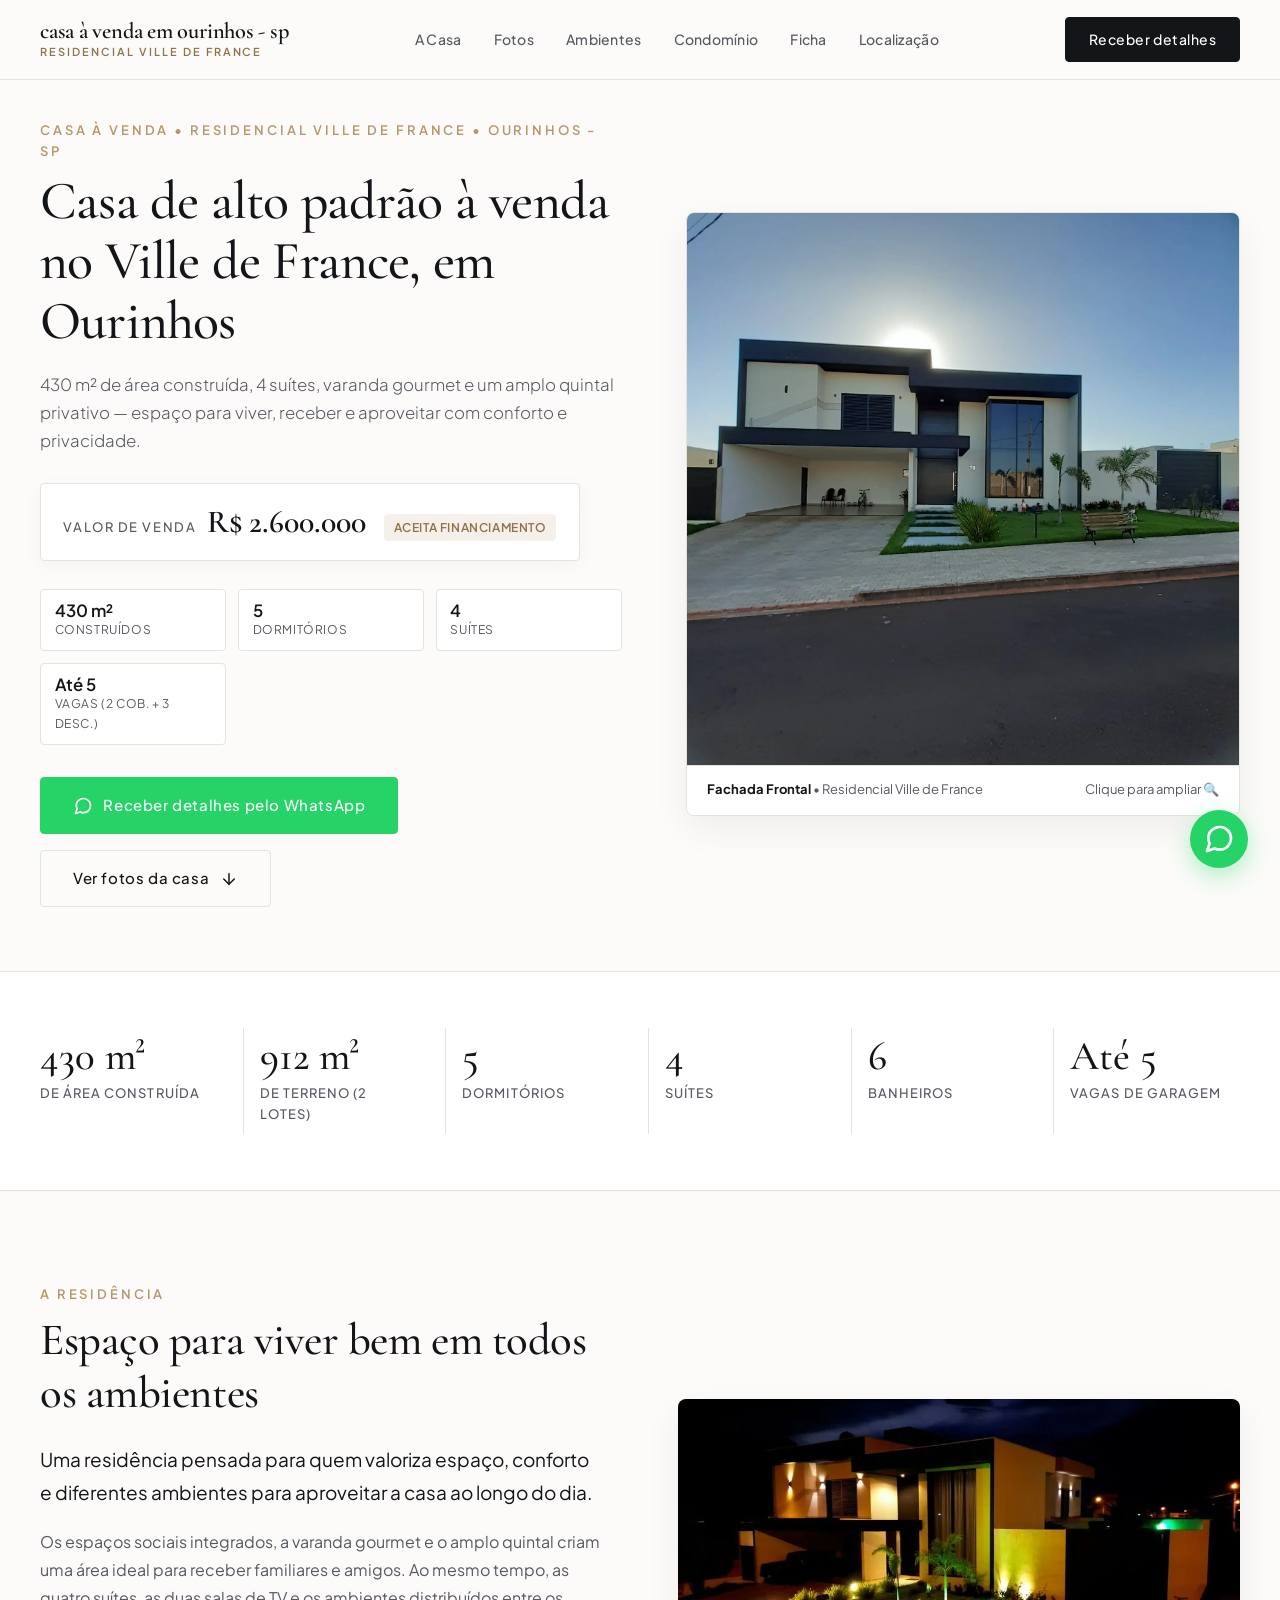
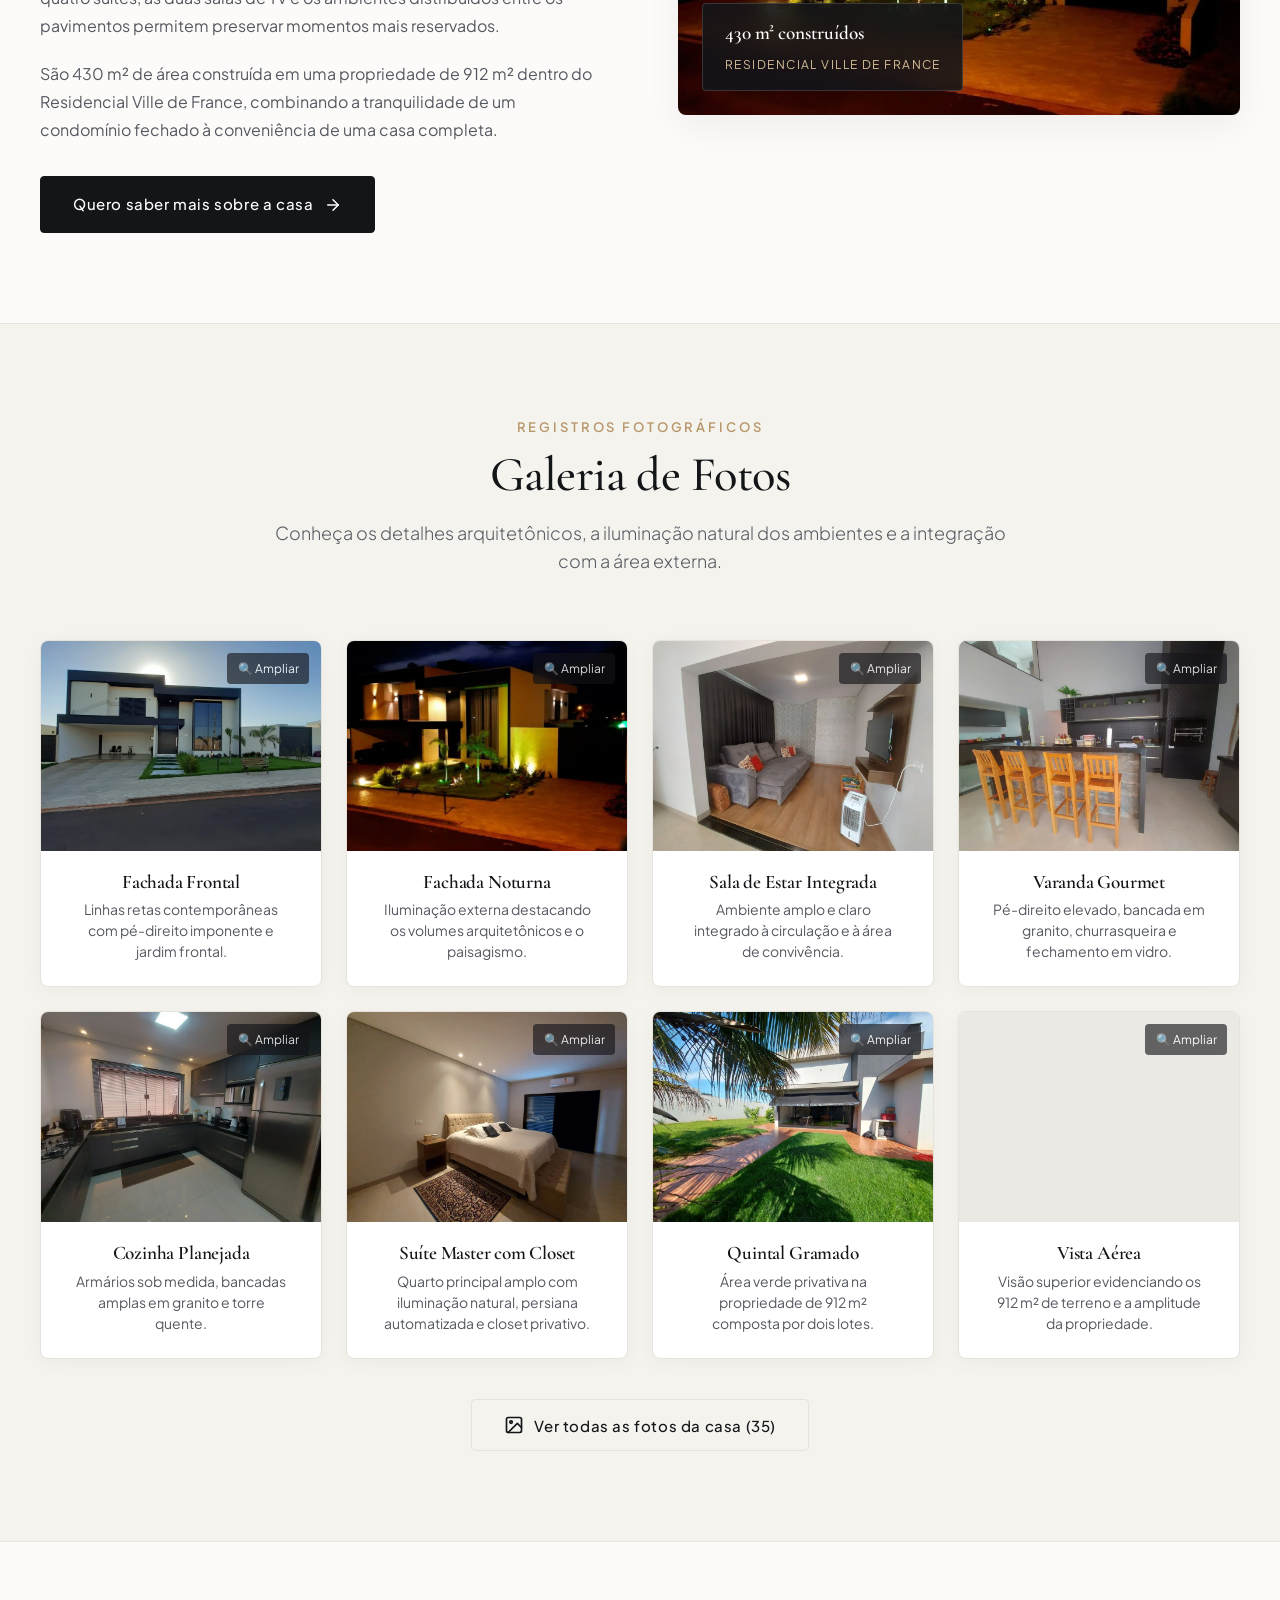
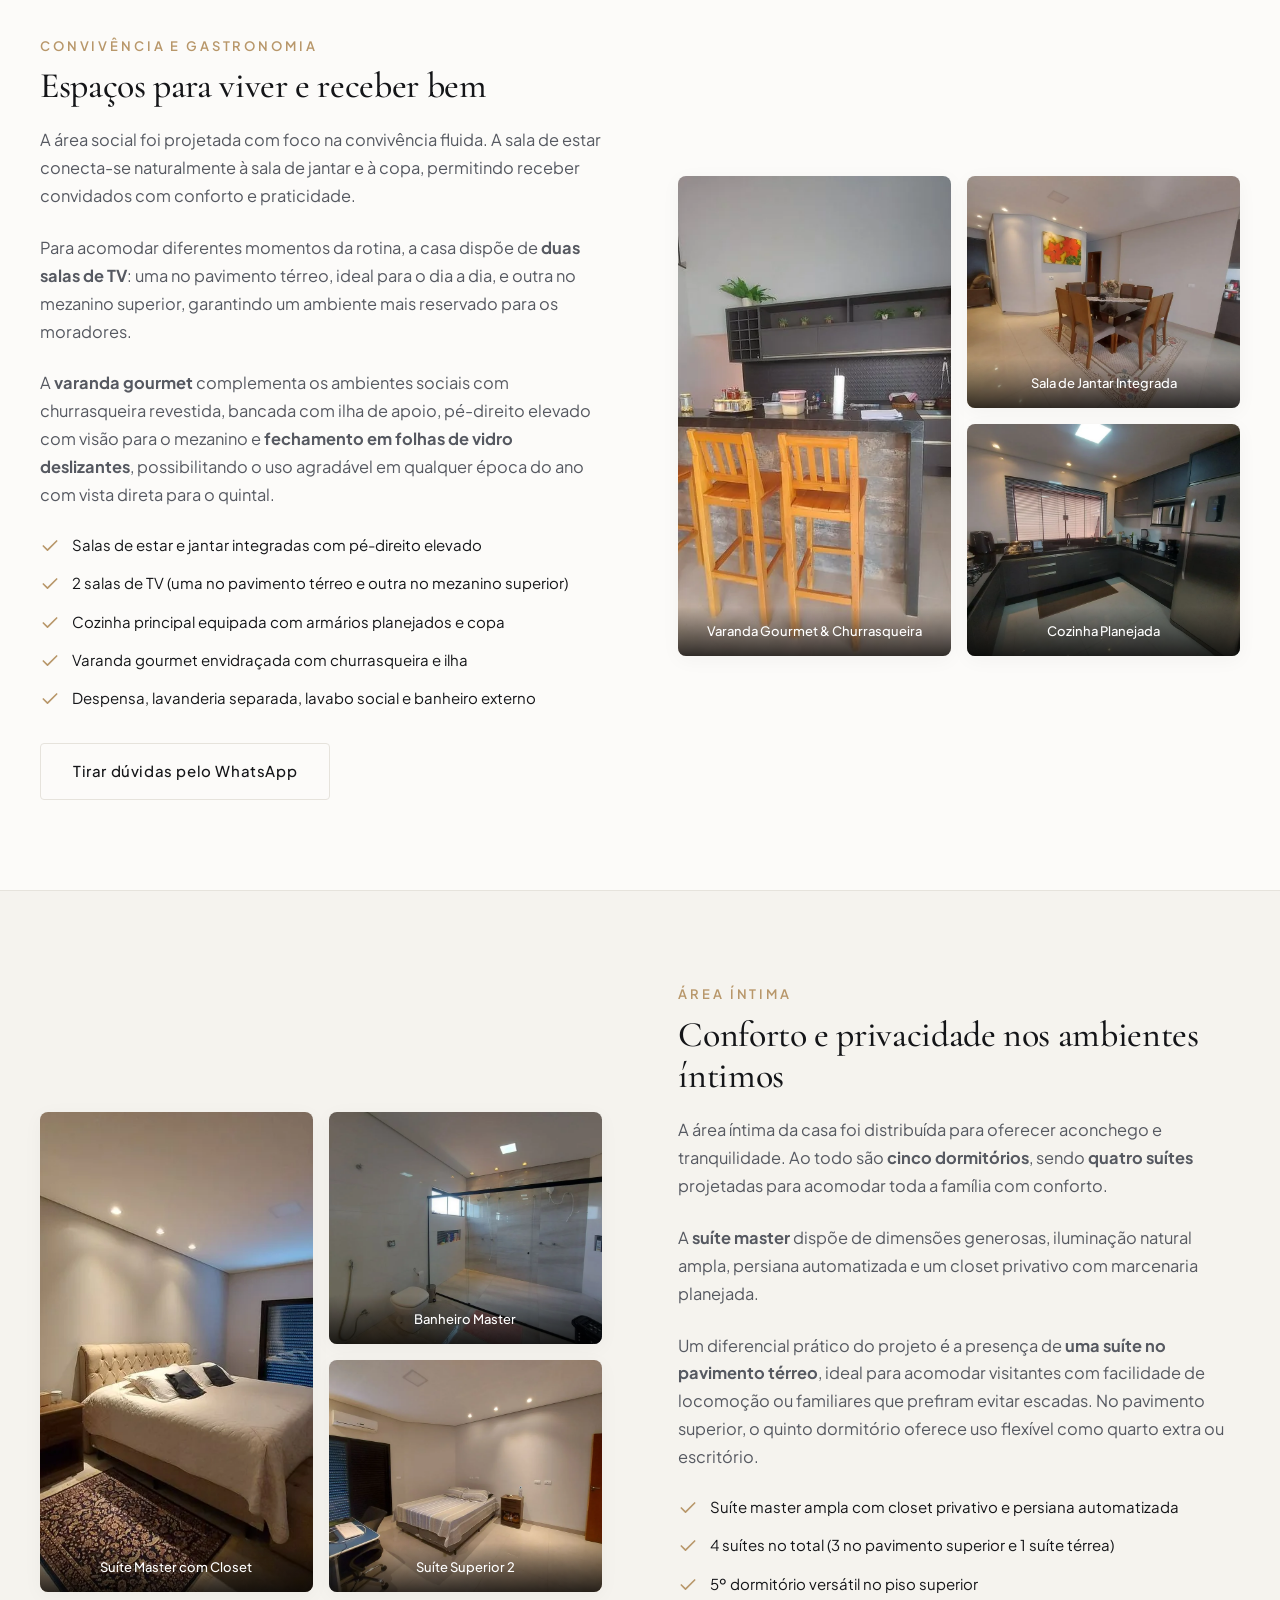
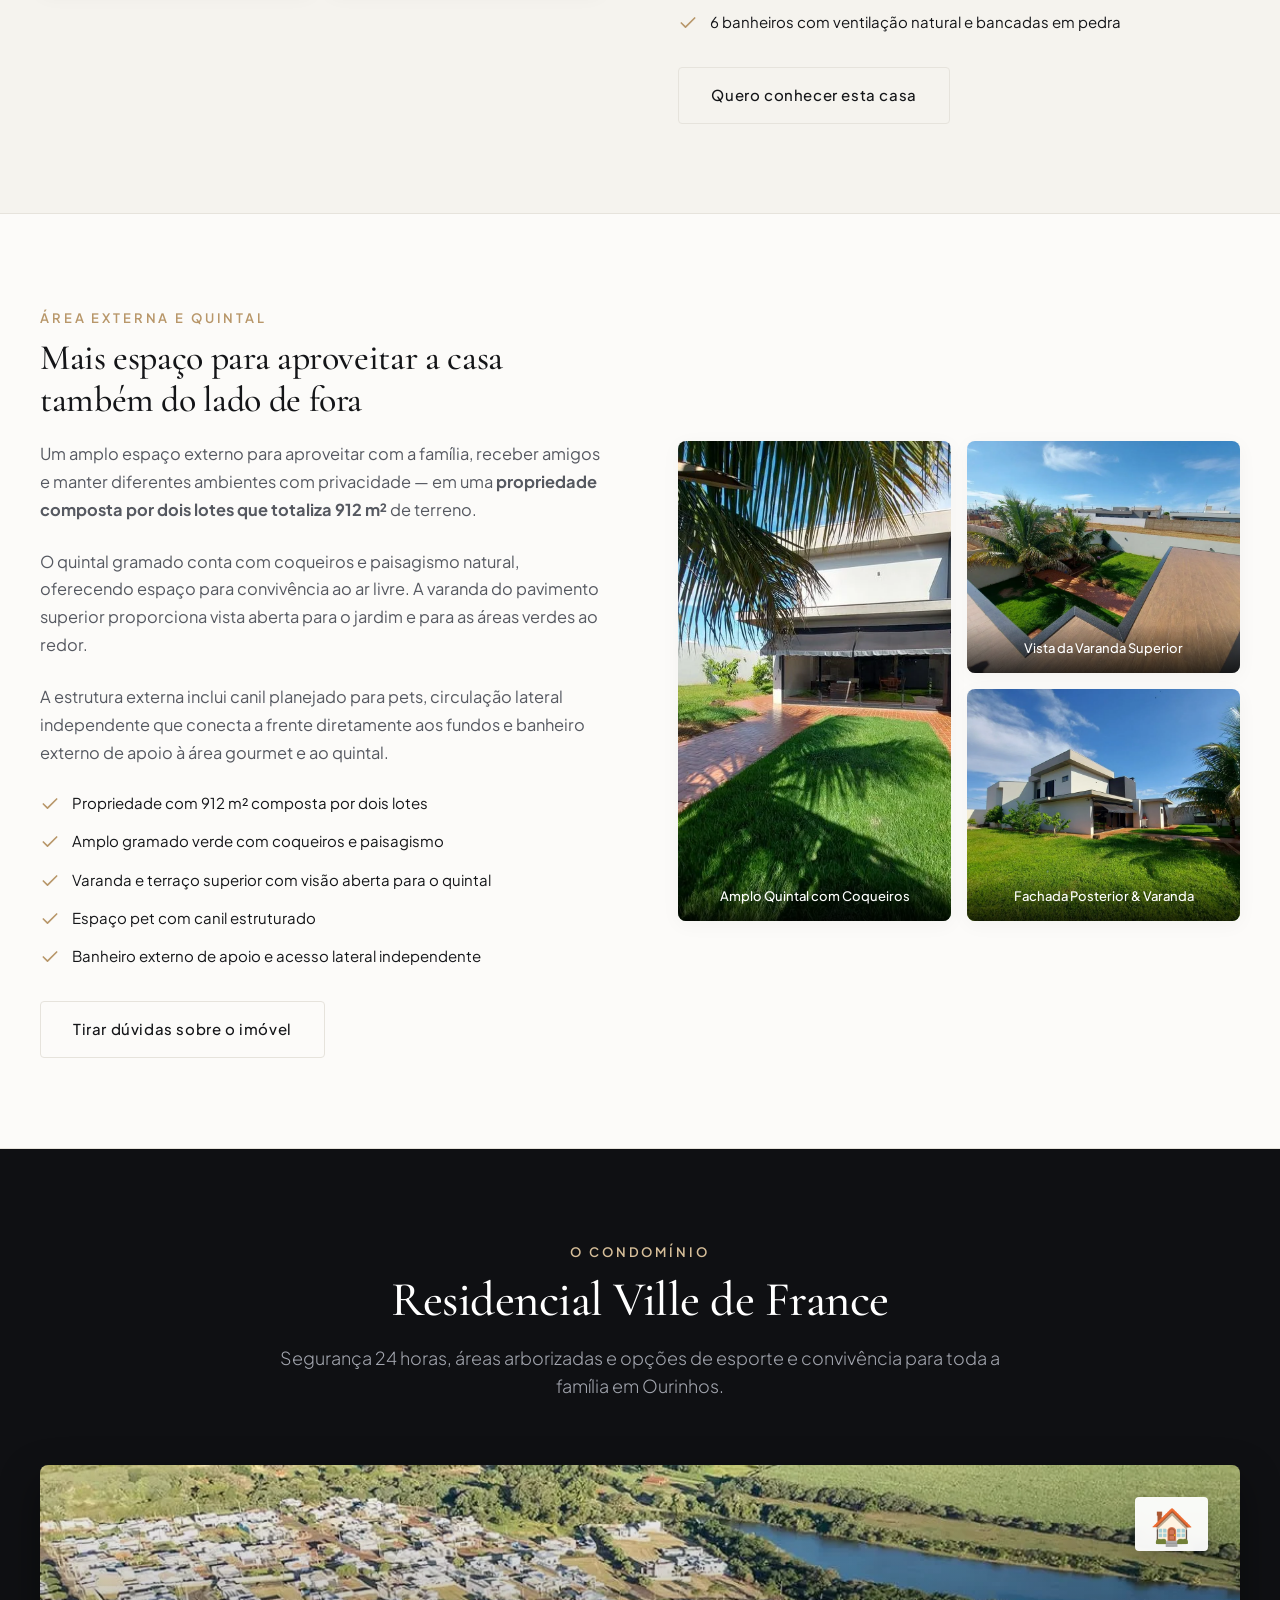
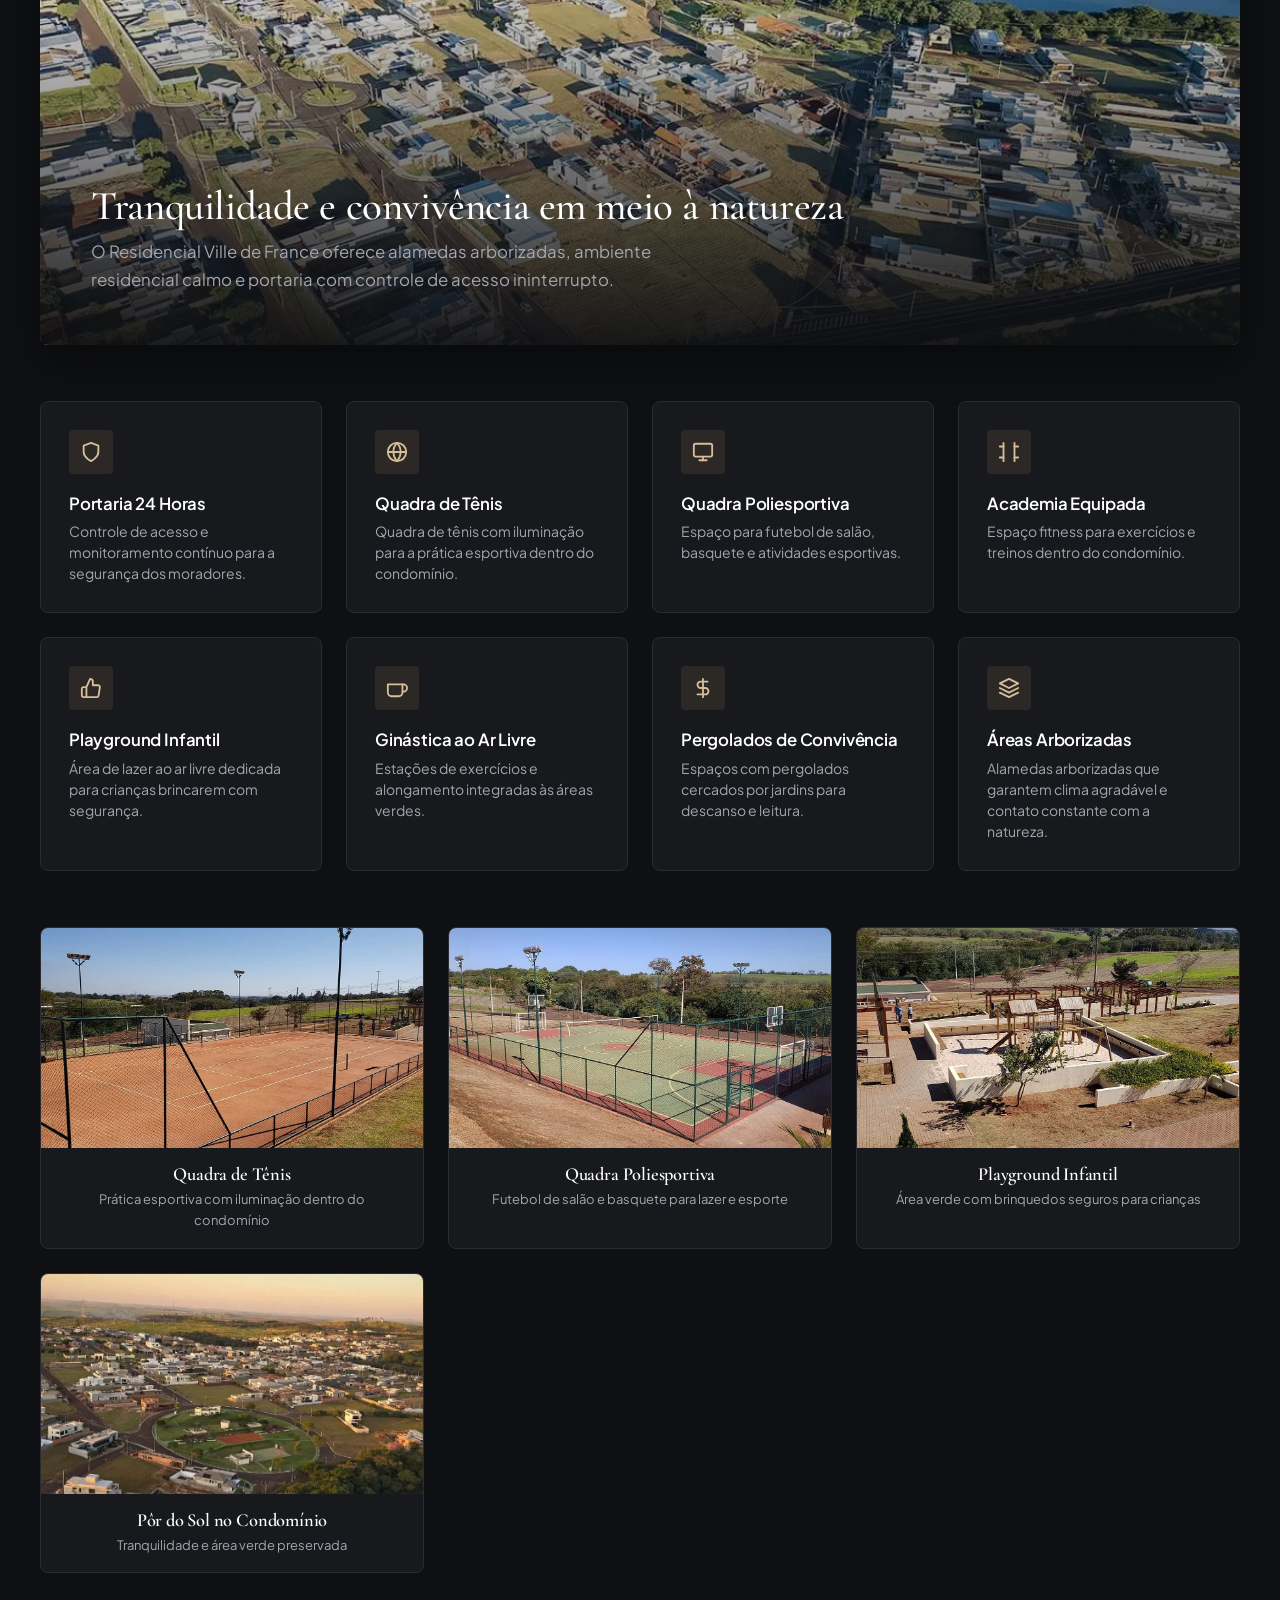
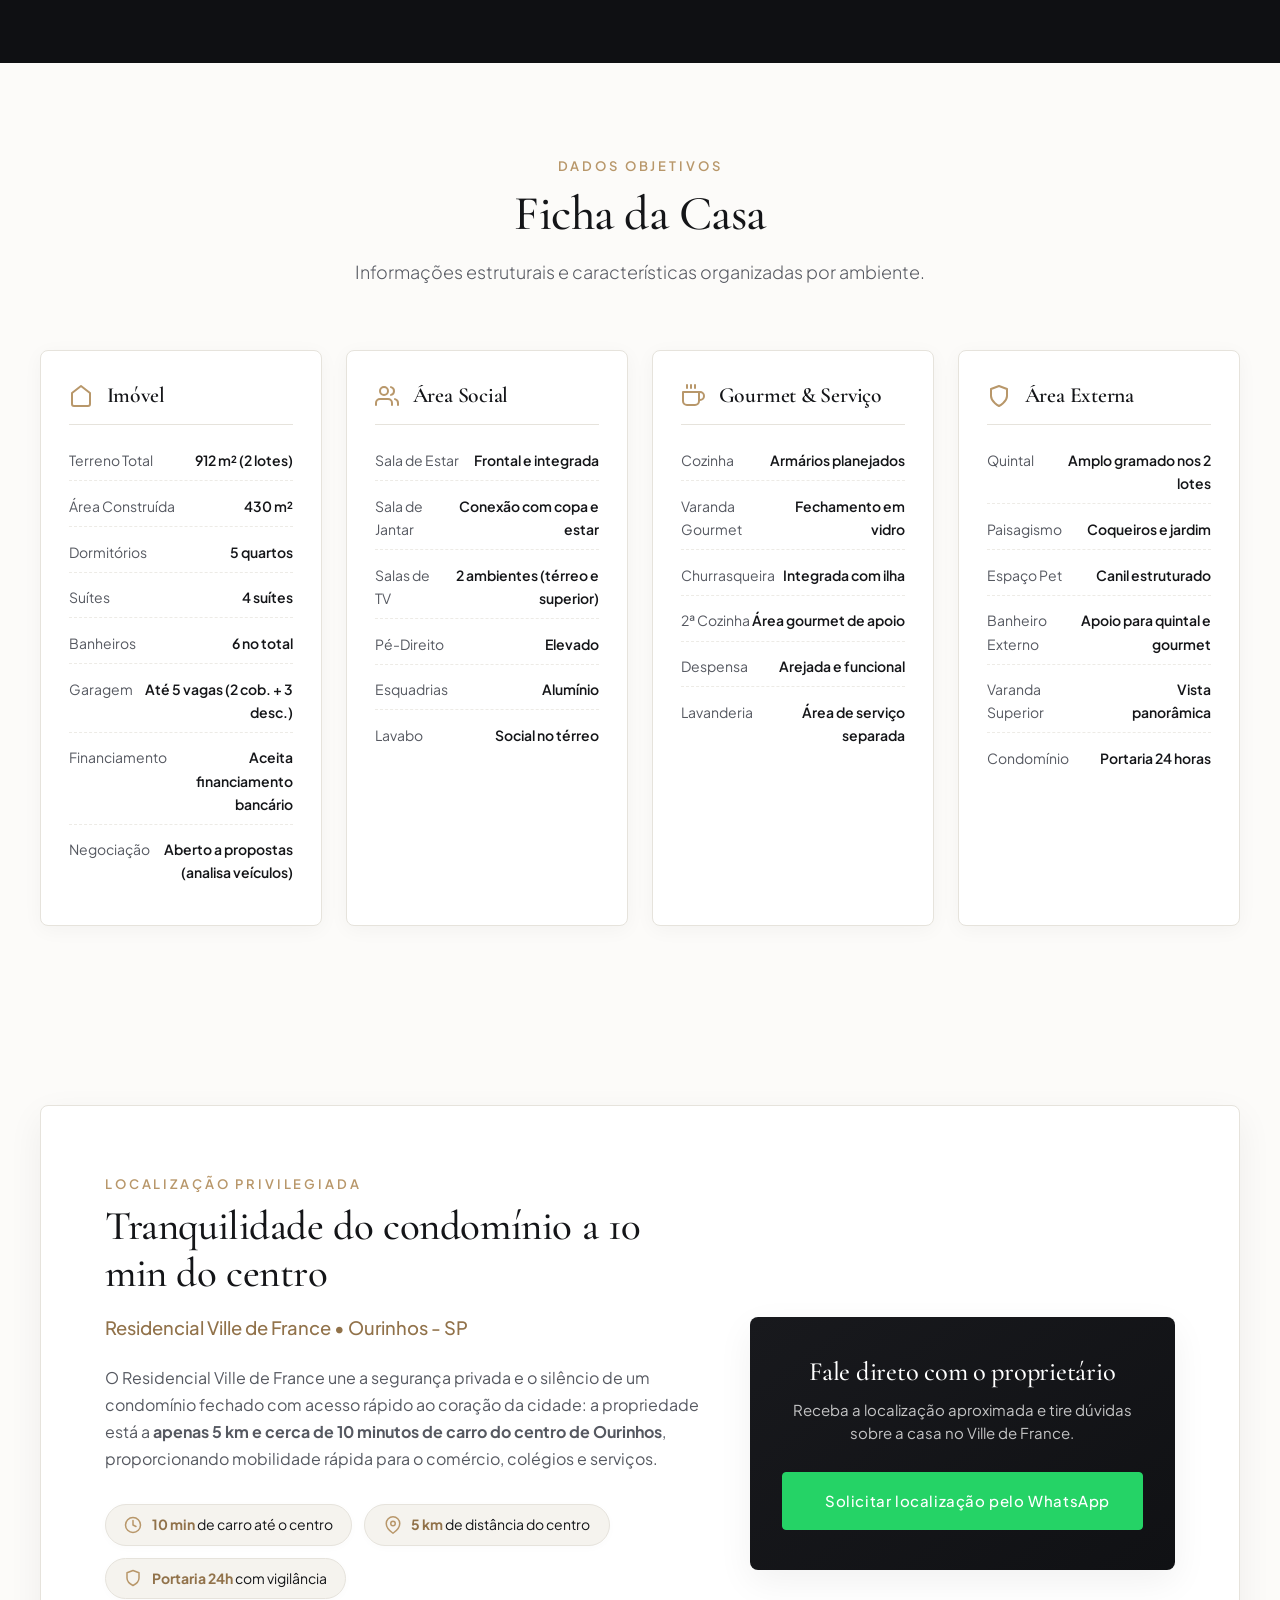
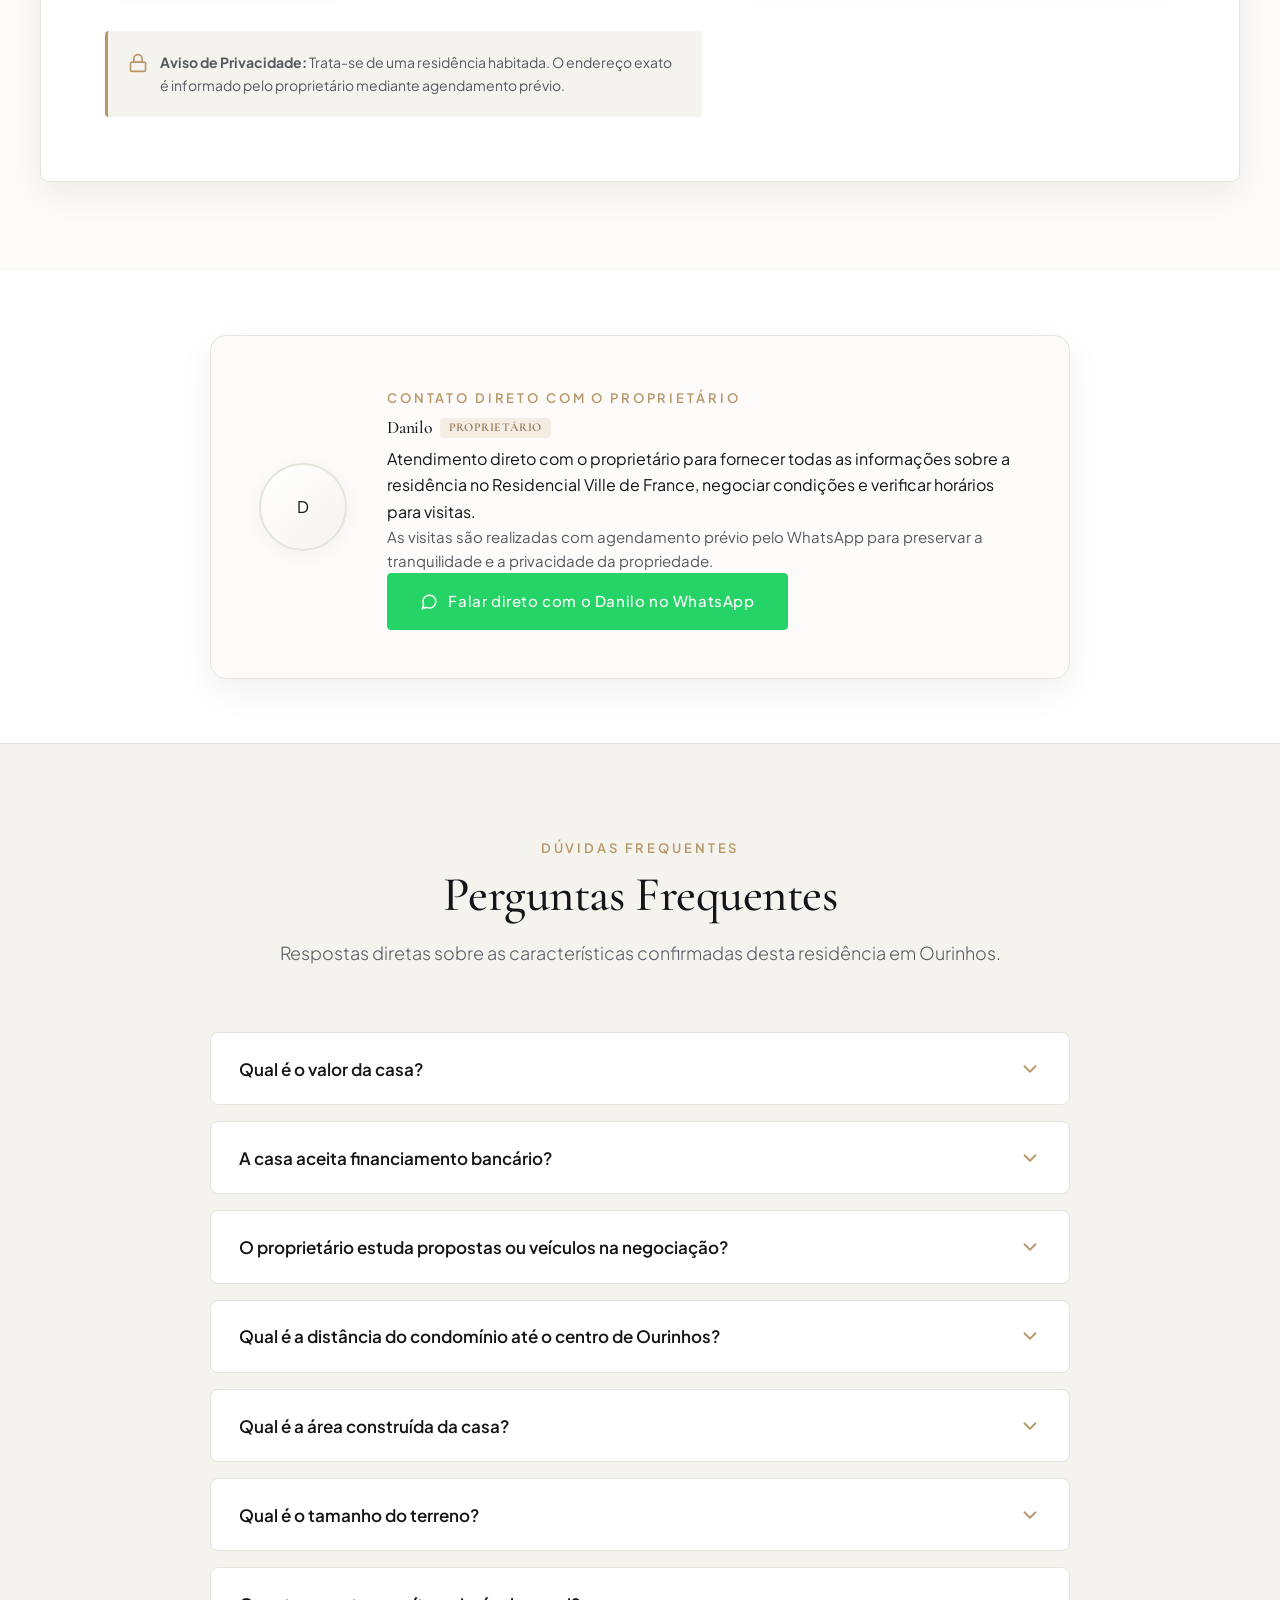
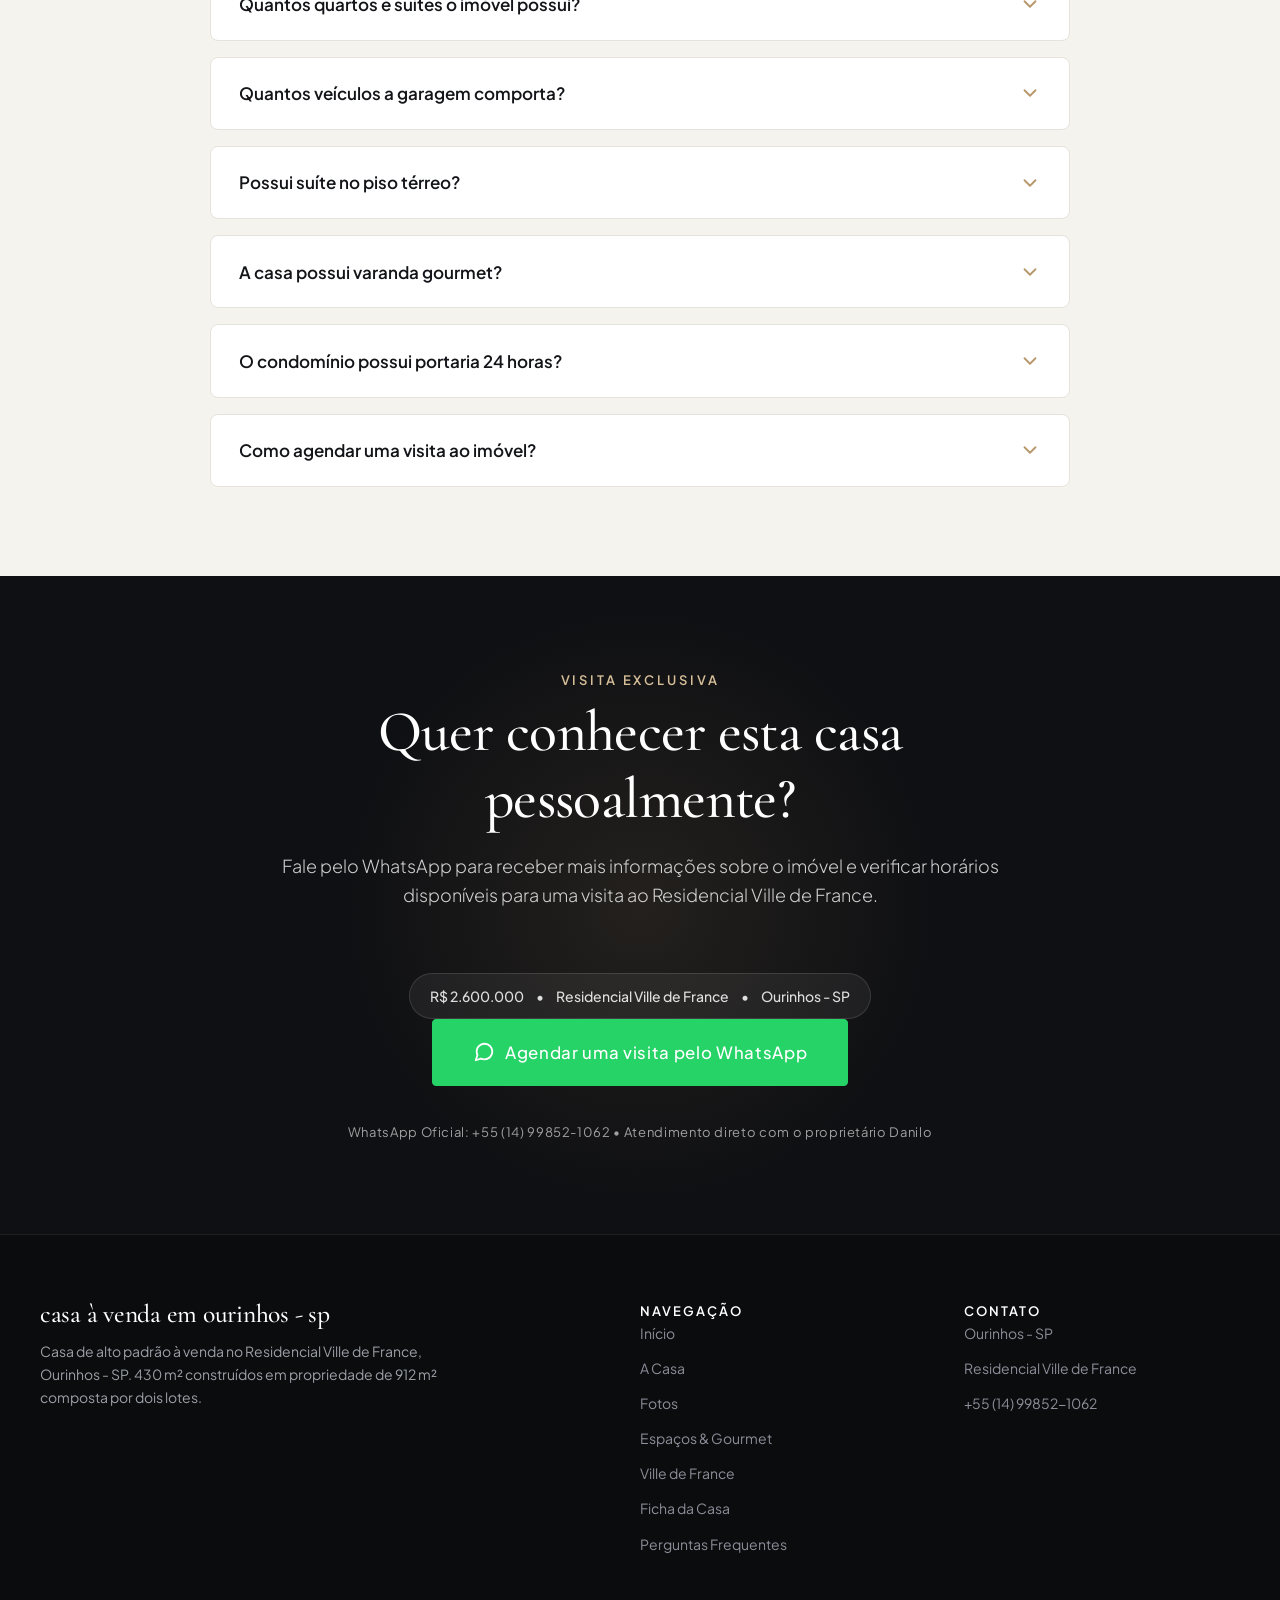
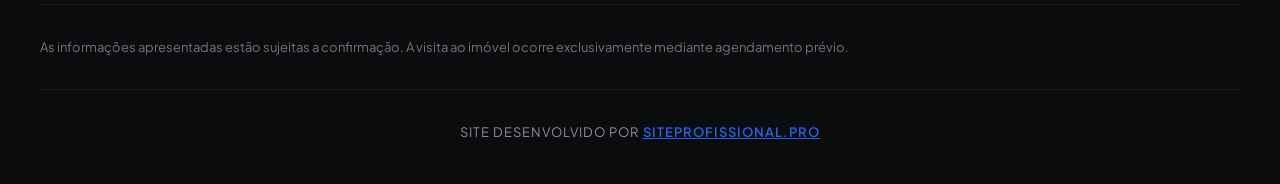
==== commit f84ad552: "feat(imovel): atualizacao com dados confirmados do proprietario (Danilo proprietario, financiamento " ====
--- a/index.html
+++ b/index.html
@@ -207,6 +207,30 @@
           },
           {
             "@type": "Question",
+            "name": "A residência aceita financiamento bancário?",
+            "acceptedAnswer": {
+              "@type": "Answer",
+              "text": "Sim. O imóvel aceita financiamento bancário pela instituição financeira de sua preferência."
+            }
+          },
+          {
+            "@type": "Question",
+            "name": "O proprietário estuda propostas ou veículos na negociação?",
+            "acceptedAnswer": {
+              "@type": "Answer",
+              "text": "Sim. O proprietário está aberto a negociações e estuda a inclusão de veículos como parte do pagamento."
+            }
+          },
+          {
+            "@type": "Question",
+            "name": "Qual é a distância do condomínio até o centro de Ourinhos?",
+            "acceptedAnswer": {
+              "@type": "Answer",
+              "text": "A propriedade fica a aproximadamente 5 km do centro de Ourinhos, totalizando cerca de 10 minutos de trajeto de carro."
+            }
+          },
+          {
+            "@type": "Question",
             "name": "Qual é a área construída da residência?",
             "acceptedAnswer": {
               "@type": "Answer",
@@ -258,7 +282,7 @@
             "name": "O condomínio possui portaria 24 horas?",
             "acceptedAnswer": {
               "@type": "Answer",
-              "text": "Sim. O Residencial Ville de France conta com portaria 24 horas e controle de acesso."
+              "text": "Sim. O Residencial Ville de France conta com portaria 24 horas e controle de acesso ininterrupto."
             }
           },
           {
@@ -266,15 +290,7 @@
             "name": "Como agendar uma visita ao imóvel?",
             "acceptedAnswer": {
               "@type": "Answer",
-              "text": "As visitas são realizadas com agendamento prévio diretamente pelo WhatsApp +55 (14) 99852-1062 com o Danilo, preservando a privacidade dos moradores."
-            }
-          },
-          {
-            "@type": "Question",
-            "name": "Onde o imóvel está localizado?",
-            "acceptedAnswer": {
-              "@type": "Answer",
-              "text": "Está localizado dentro do Residencial Ville de France, em Ourinhos - SP. A localização exata e número são fornecidos após o contato prévio."
+              "text": "As visitas são agendadas previamente pelo WhatsApp no número +55 (14) 99852-1062 diretamente com o proprietário Danilo."
             }
           }
         ]
@@ -381,6 +397,7 @@
             <div class="hero-price-box">
               <span class="hero-price-label">Valor de Venda</span>
               <span class="hero-price-val">R$ 2.600.000</span>
+              <span class="hero-price-tag">Aceita Financiamento</span>
             </div>
 
             <!-- Principais Números Compactos -->
@@ -1073,6 +1090,14 @@
                 <span class="specs-item-label">Garagem</span>
                 <span class="specs-item-value">Até 5 vagas (2 cob. + 3 desc.)</span>
               </li>
+              <li class="specs-item">
+                <span class="specs-item-label">Financiamento</span>
+                <span class="specs-item-value">Aceita financiamento bancário</span>
+              </li>
+              <li class="specs-item">
+                <span class="specs-item-label">Negociação</span>
+                <span class="specs-item-value">Aberto a propostas (analisa veículos)</span>
+              </li>
             </ul>
           </div>
 
@@ -1188,24 +1213,40 @@
       <div class="container">
         <div class="location-box">
           <div class="location-content">
-            <span class="eyebrow">LOCALIZAÇÃO</span>
-            <h2>Uma casa de alto padrão em Ourinhos - SP</h2>
-            <p class="location-sub">Localizada dentro do Residencial Ville de France.</p>
+            <span class="eyebrow">LOCALIZAÇÃO PRIVILEGIADA</span>
+            <h2>Tranquilidade do condomínio a 10 min do centro</h2>
+            <p class="location-sub">Residencial Ville de France • Ourinhos - SP</p>
             <p class="location-desc">
-              O Residencial Ville de France combina segurança privada, ruas tranquilas e infraestrutura de lazer em Ourinhos. A propriedade conta com uma posição estratégica dentro do condomínio, garantindo privacidade e ambiente silencioso.
+              O Residencial Ville de France une a segurança privada e o silêncio de um condomínio fechado com acesso rápido ao coração da cidade: a propriedade está a <strong>apenas 5 km e cerca de 10 minutos de carro do centro de Ourinhos</strong>, proporcionando mobilidade rápida para o comércio, colégios e serviços.
             </p>
+
+            <!-- Destaques Fatuais de Acesso e Distância -->
+            <div class="location-distance-pills">
+              <div class="distance-pill">
+                <svg width="18" height="18" viewBox="0 0 24 24" fill="none" stroke="currentColor" stroke-width="2" stroke-linecap="round" stroke-linejoin="round" aria-hidden="true"><circle cx="12" cy="12" r="10"></circle><polyline points="12 6 12 12 16 14"></polyline></svg>
+                <span><strong>10 min</strong> de carro até o centro</span>
+              </div>
+              <div class="distance-pill">
+                <svg width="18" height="18" viewBox="0 0 24 24" fill="none" stroke="currentColor" stroke-width="2" stroke-linecap="round" stroke-linejoin="round" aria-hidden="true"><path d="M21 10c0 7-9 13-9 13s-9-6-9-13a9 9 0 0 1 18 0z"></path><circle cx="12" cy="10" r="3"></circle></svg>
+                <span><strong>5 km</strong> de distância do centro</span>
+              </div>
+              <div class="distance-pill">
+                <svg width="18" height="18" viewBox="0 0 24 24" fill="none" stroke="currentColor" stroke-width="2" stroke-linecap="round" stroke-linejoin="round" aria-hidden="true"><path d="M12 22s8-4 8-10V5l-8-3-8 3v7c0 6 8 10 8 10z"></path></svg>
+                <span><strong>Portaria 24h</strong> com vigilância</span>
+              </div>
+            </div>
 
             <div class="location-privacy-note">
               <svg width="20" height="20" viewBox="0 0 24 24" fill="none" stroke="currentColor" stroke-width="2" stroke-linecap="round" stroke-linejoin="round" aria-hidden="true"><rect x="3" y="11" width="18" height="11" rx="2" ry="2"></rect><path d="M7 11V7a5 5 0 0 1 10 0v4"></path></svg>
               <span>
-                <strong>Aviso de Privacidade:</strong> Trata-se de uma residência habitada. O número exato e os detalhes pontuais de localização são fornecidos mediante contato direto e agendamento prévio.
+                <strong>Aviso de Privacidade:</strong> Trata-se de uma residência habitada. O endereço exato é informado pelo proprietário mediante agendamento prévio.
               </span>
             </div>
           </div>
 
           <div class="location-cta-card">
-            <h3>Solicite a localização e agende sua visita</h3>
-            <p>Conheça a residência e comprove a qualidade de vida do Ville de France em Ourinhos.</p>
+            <h3>Fale direto com o proprietário</h3>
+            <p>Receba a localização aproximada e tire dúvidas sobre a casa no Ville de France.</p>
             
             <a href="https://wa.me/5514998521062" 
                class="btn btn-whatsapp" 
@@ -1223,7 +1264,7 @@
     </section>
 
     <!-- ------------------------------------------------------------------------
-         11. QUEM ATENDE VOCÊ (ATENDIMENTO TRANSPARENTE E RESERVADO)
+         11. QUEM ATENDE VOCÊ (ATENDIMENTO DIRETO COM O PROPRIETÁRIO)
          ------------------------------------------------------------------------ -->
     <section class="section-padding who-attends-section" id="atendimento">
       <div class="container container-narrow">
@@ -1232,13 +1273,16 @@
             <span class="avatar-initials">D</span>
           </div>
           <div class="who-attends-info">
-            <span class="eyebrow">ATENDIMENTO DIRETO</span>
-            <h3 class="who-attends-name">Danilo</h3>
+            <span class="eyebrow">CONTATO DIRETO COM O PROPRIETÁRIO</span>
+            <h3 class="who-attends-name">
+              Danilo
+              <span class="who-attends-role">Proprietário</span>
+            </h3>
             <p class="who-attends-desc">
-              Responsável pelo atendimento a interessados e pelo agendamento de visitas à residência no Residencial Ville de France.
+              Atendimento direto com o proprietário para fornecer todas as informações sobre a residência no Residencial Ville de France, negociar condições e verificar horários para visitas.
             </p>
             <p class="who-attends-note">
-              As visitas são realizadas exclusivamente mediante agendamento prévio para preservar a privacidade e a rotina dos moradores.
+              As visitas são realizadas com agendamento prévio pelo WhatsApp para preservar a tranquilidade e a privacidade da propriedade.
             </p>
             <div class="who-attends-action">
               <a href="https://wa.me/5514998521062" 
@@ -1249,26 +1293,10 @@
                  data-event="whatsapp_click" 
                  data-origin="quem_atende">
                 <svg width="18" height="18" viewBox="0 0 24 24" fill="none" stroke="currentColor" stroke-width="2" stroke-linecap="round" stroke-linejoin="round" aria-hidden="true"><path d="M21 11.5a8.38 8.38 0 0 1-.9 3.8 8.5 8.5 0 0 1-7.6 4.7 8.38 8.38 0 0 1-3.8-.9L3 21l1.9-5.7a8.38 8.38 0 0 1-.9-3.8 8.5 8.5 0 0 1 4.7-7.6 8.38 8.38 0 0 1 3.8-.9h.5a8.48 8.48 0 0 1 8 8v.5z"></path></svg>
-                Falar com Danilo no WhatsApp
+                Falar direto com o Danilo no WhatsApp
               </a>
             </div>
           </div>
-        </div>
-      </div>
-    </section>
-
-    <!-- ------------------------------------------------------------------------
-         COMPONENTE CONDICIONAL DE VÍDEO TOUR (OCULTO AUTOMATICAMENTE SE VAZIO)
-         ------------------------------------------------------------------------ -->
-    <section class="section-padding video-tour-section" id="videoTourWrapper" style="display: none;">
-      <div class="container container-narrow">
-        <div class="section-header text-center">
-          <span class="eyebrow">TOUR EM VÍDEO</span>
-          <h2 class="section-title">Apresentação da Residência</h2>
-          <p class="section-subtitle">Acompanhe um percurso em vídeo pelos ambientes e pela área externa da propriedade.</p>
-        </div>
-        <div class="video-responsive-wrap">
-          <iframe src="" title="Vídeo Tour da Casa no Residencial Ville de France" frameborder="0" allow="accelerometer; autoplay; clipboard-write; encrypted-media; gyroscope; picture-in-picture" allowfullscreen loading="lazy"></iframe>
         </div>
       </div>
     </section>
@@ -1299,6 +1327,36 @@
 
           <details class="faq-item">
             <summary class="faq-summary">
+              <span>A casa aceita financiamento bancário?</span>
+              <svg class="faq-icon" viewBox="0 0 24 24" fill="none" stroke="currentColor" stroke-width="2" stroke-linecap="round" stroke-linejoin="round" aria-hidden="true"><polyline points="6 9 12 15 18 9"></polyline></svg>
+            </summary>
+            <div class="faq-content">
+              <p>Sim. O imóvel aceita <strong>financiamento bancário</strong> pela instituição financeira de sua preferência.</p>
+            </div>
+          </details>
+
+          <details class="faq-item">
+            <summary class="faq-summary">
+              <span>O proprietário estuda propostas ou veículos na negociação?</span>
+              <svg class="faq-icon" viewBox="0 0 24 24" fill="none" stroke="currentColor" stroke-width="2" stroke-linecap="round" stroke-linejoin="round" aria-hidden="true"><polyline points="6 9 12 15 18 9"></polyline></svg>
+            </summary>
+            <div class="faq-content">
+              <p>Sim. O proprietário está aberto a negociações e <strong>estuda a inclusão de veículos</strong> como parte do pagamento.</p>
+            </div>
+          </details>
+
+          <details class="faq-item">
+            <summary class="faq-summary">
+              <span>Qual é a distância do condomínio até o centro de Ourinhos?</span>
+              <svg class="faq-icon" viewBox="0 0 24 24" fill="none" stroke="currentColor" stroke-width="2" stroke-linecap="round" stroke-linejoin="round" aria-hidden="true"><polyline points="6 9 12 15 18 9"></polyline></svg>
+            </summary>
+            <div class="faq-content">
+              <p>O Residencial Ville de France está a aproximadamente <strong>5 km do centro de Ourinhos</strong>, o que representa cerca de <strong>10 minutos de trajeto de carro</strong>.</p>
+            </div>
+          </details>
+
+          <details class="faq-item">
+            <summary class="faq-summary">
               <span>Qual é a área construída da casa?</span>
               <svg class="faq-icon" viewBox="0 0 24 24" fill="none" stroke="currentColor" stroke-width="2" stroke-linecap="round" stroke-linejoin="round" aria-hidden="true"><polyline points="6 9 12 15 18 9"></polyline></svg>
             </summary>
@@ -1373,7 +1431,7 @@
               <svg class="faq-icon" viewBox="0 0 24 24" fill="none" stroke="currentColor" stroke-width="2" stroke-linecap="round" stroke-linejoin="round" aria-hidden="true"><polyline points="6 9 12 15 18 9"></polyline></svg>
             </summary>
             <div class="faq-content">
-              <p>A visita deve ser agendada previamente pelo WhatsApp no número <strong>+55 (14) 99852-1062</strong> com o Danilo, com discrição e respeito à privacidade dos moradores.</p>
+              <p>A visita é agendada diretamente pelo WhatsApp no número <strong>+55 (14) 99852-1062</strong> com o proprietário Danilo, com discrição e respeito à privacidade dos moradores.</p>
             </div>
           </details>
         </div>
@@ -1415,7 +1473,7 @@
           </div>
 
           <span class="final-cta-guarantee">
-            WhatsApp Oficial: +55 (14) 99852-1062 • Atendimento direto com o Danilo
+            WhatsApp Oficial: +55 (14) 99852-1062 • Atendimento direto com o proprietário Danilo
           </span>
         </div>
       </div>
--- a/assets/css/style.css
+++ b/assets/css/style.css
@@ -1597,33 +1597,47 @@
 }
 
 /* --------------------------------------------------------------------------
-   14.2 VÍDEO TOUR (CONDICIONAL - ATIVADO SOMENTE COM URL VÁLIDA)
+   14.2 DESTAQUES DE ACESSIBILIDADE E DISTÂNCIA (5 KM / 10 MIN DO CENTRO)
    -------------------------------------------------------------------------- */
-.video-tour-section {
+.location-distance-pills {
+  display: flex;
+  flex-wrap: wrap;
+  gap: 0.75rem;
+  margin-bottom: 2rem;
+}
+
+.distance-pill {
+  display: inline-flex;
+  align-items: center;
+  gap: 0.6rem;
   background-color: var(--color-bg-alt);
-  border-bottom: 1px solid var(--color-border);
-}
-
-.video-tour-box {
-  background: #000000;
-  border-radius: var(--radius-lg);
-  overflow: hidden;
-  box-shadow: var(--shadow-card);
   border: 1px solid var(--color-border);
-}
-
-.video-responsive-wrap {
-  position: relative;
-  width: 100%;
-  aspect-ratio: 16 / 9;
-}
-
-.video-responsive-wrap iframe {
-  position: absolute;
-  inset: 0;
-  width: 100%;
-  height: 100%;
-  border: none;
+  border-radius: 999px;
+  padding: 0.5rem 1.15rem;
+  font-size: 0.875rem;
+  color: var(--color-text-main);
+  box-shadow: 0 2px 8px rgba(0, 0, 0, 0.02);
+}
+
+.distance-pill svg {
+  color: var(--color-accent);
+  flex-shrink: 0;
+}
+
+.distance-pill strong {
+  color: var(--color-accent-dark);
+}
+
+.hero-price-tag {
+  font-size: 0.75rem;
+  font-weight: 600;
+  text-transform: uppercase;
+  letter-spacing: 0.05em;
+  background-color: rgba(184, 151, 106, 0.15);
+  color: var(--color-accent-dark);
+  padding: 0.25rem 0.6rem;
+  border-radius: var(--radius-sm);
+  margin-left: 0.5rem;
 }
 
 /* --------------------------------------------------------------------------
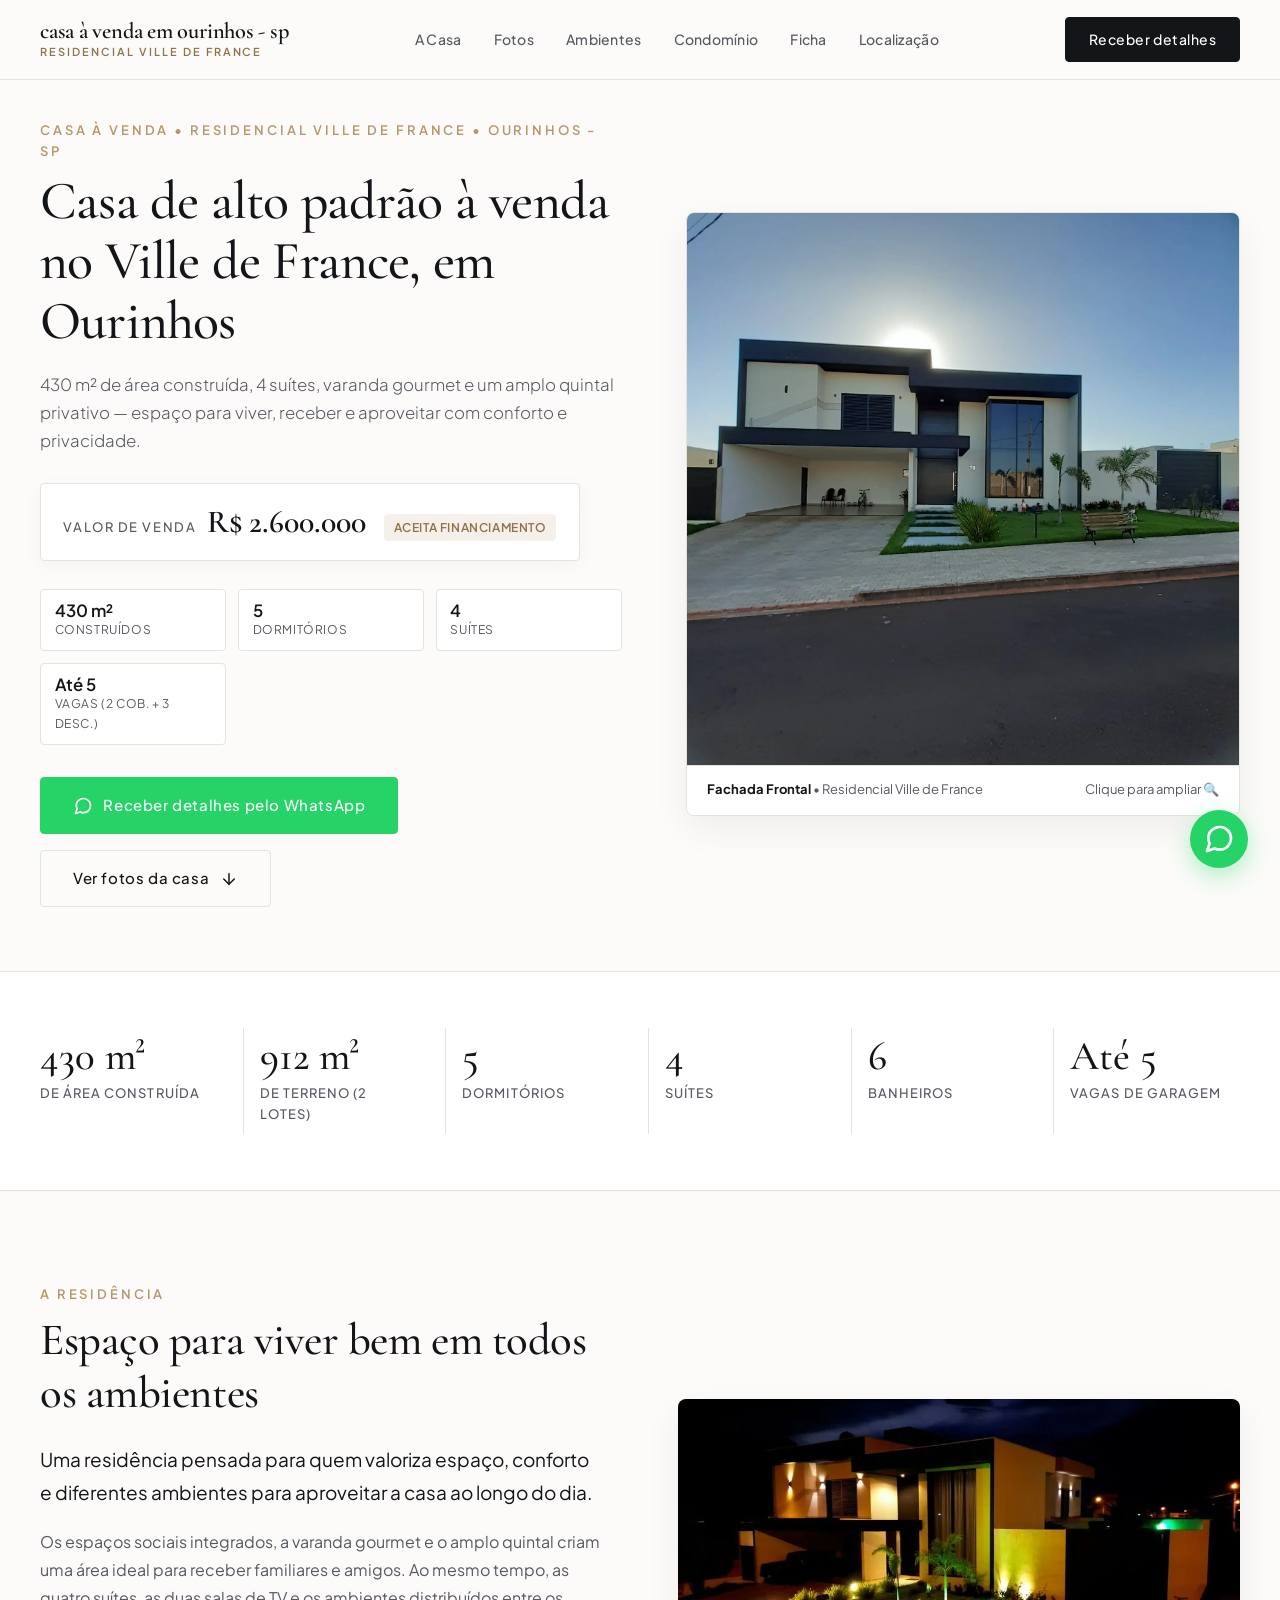
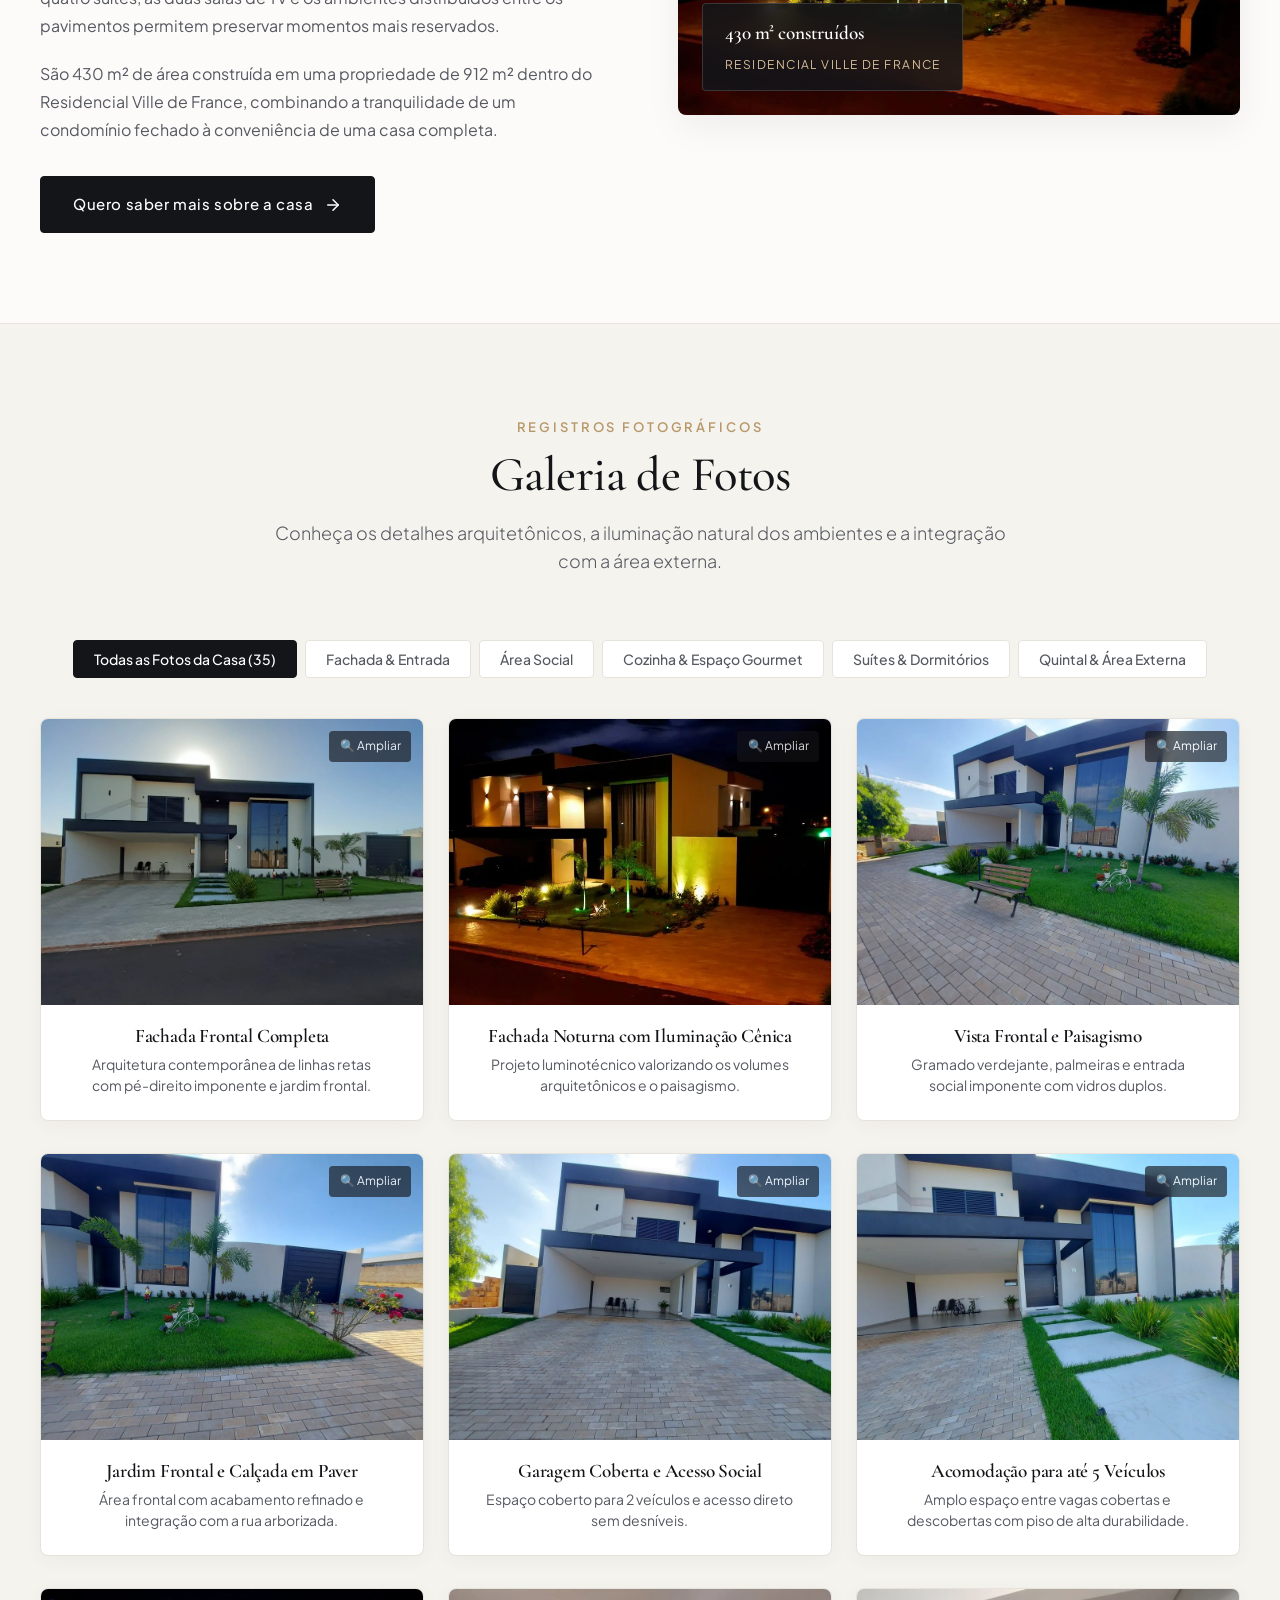
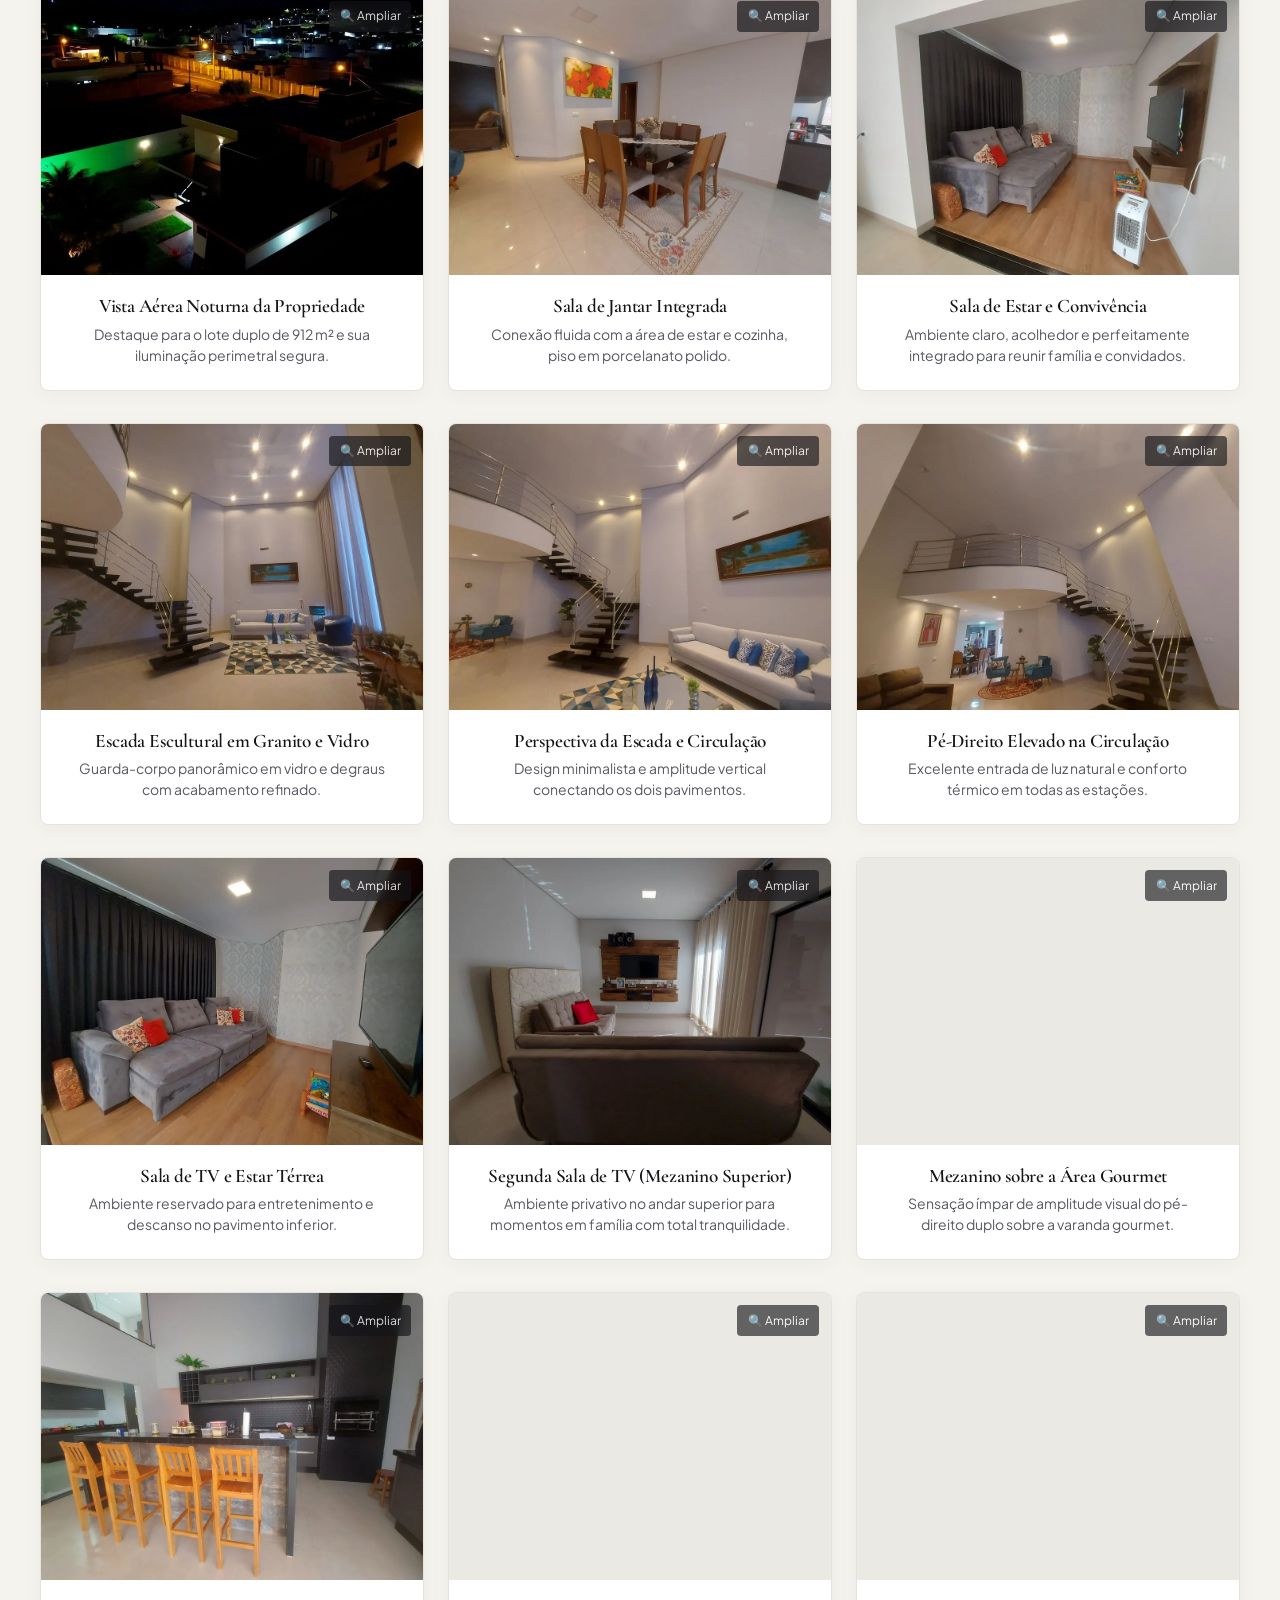
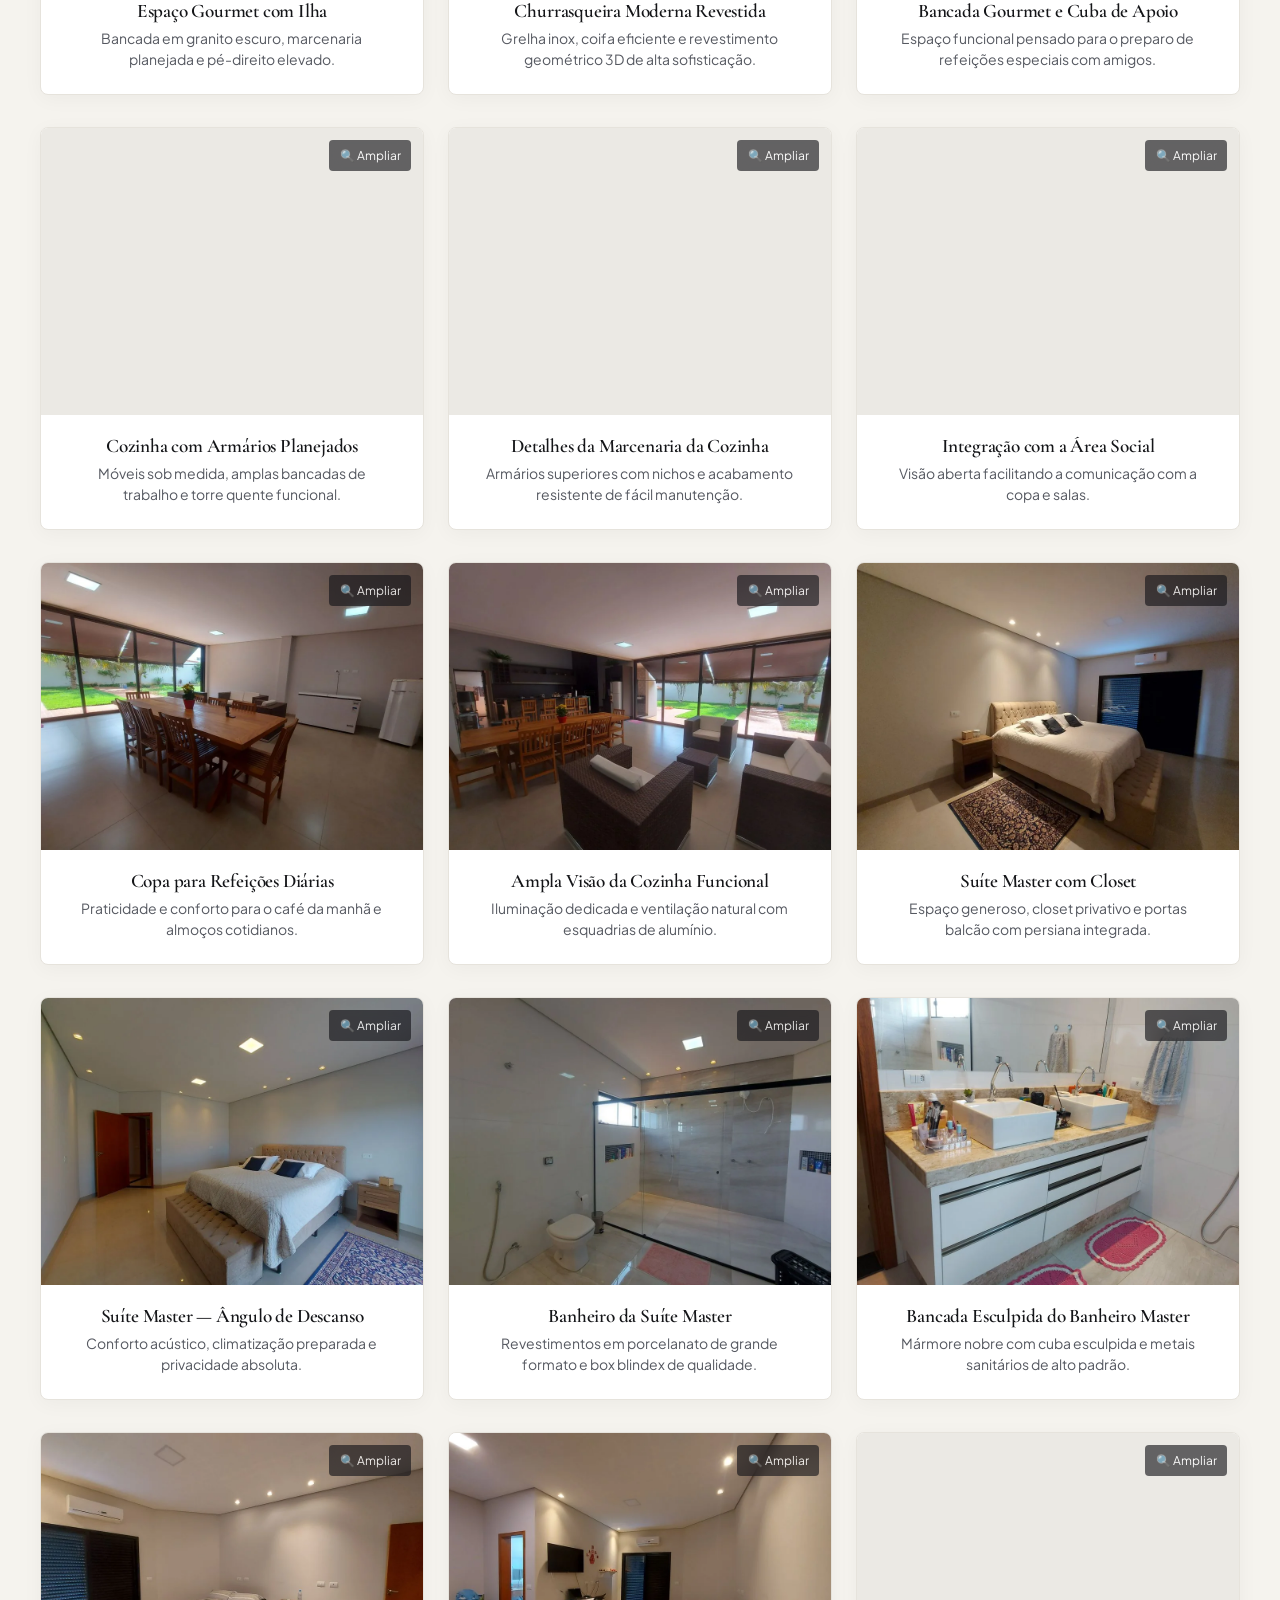
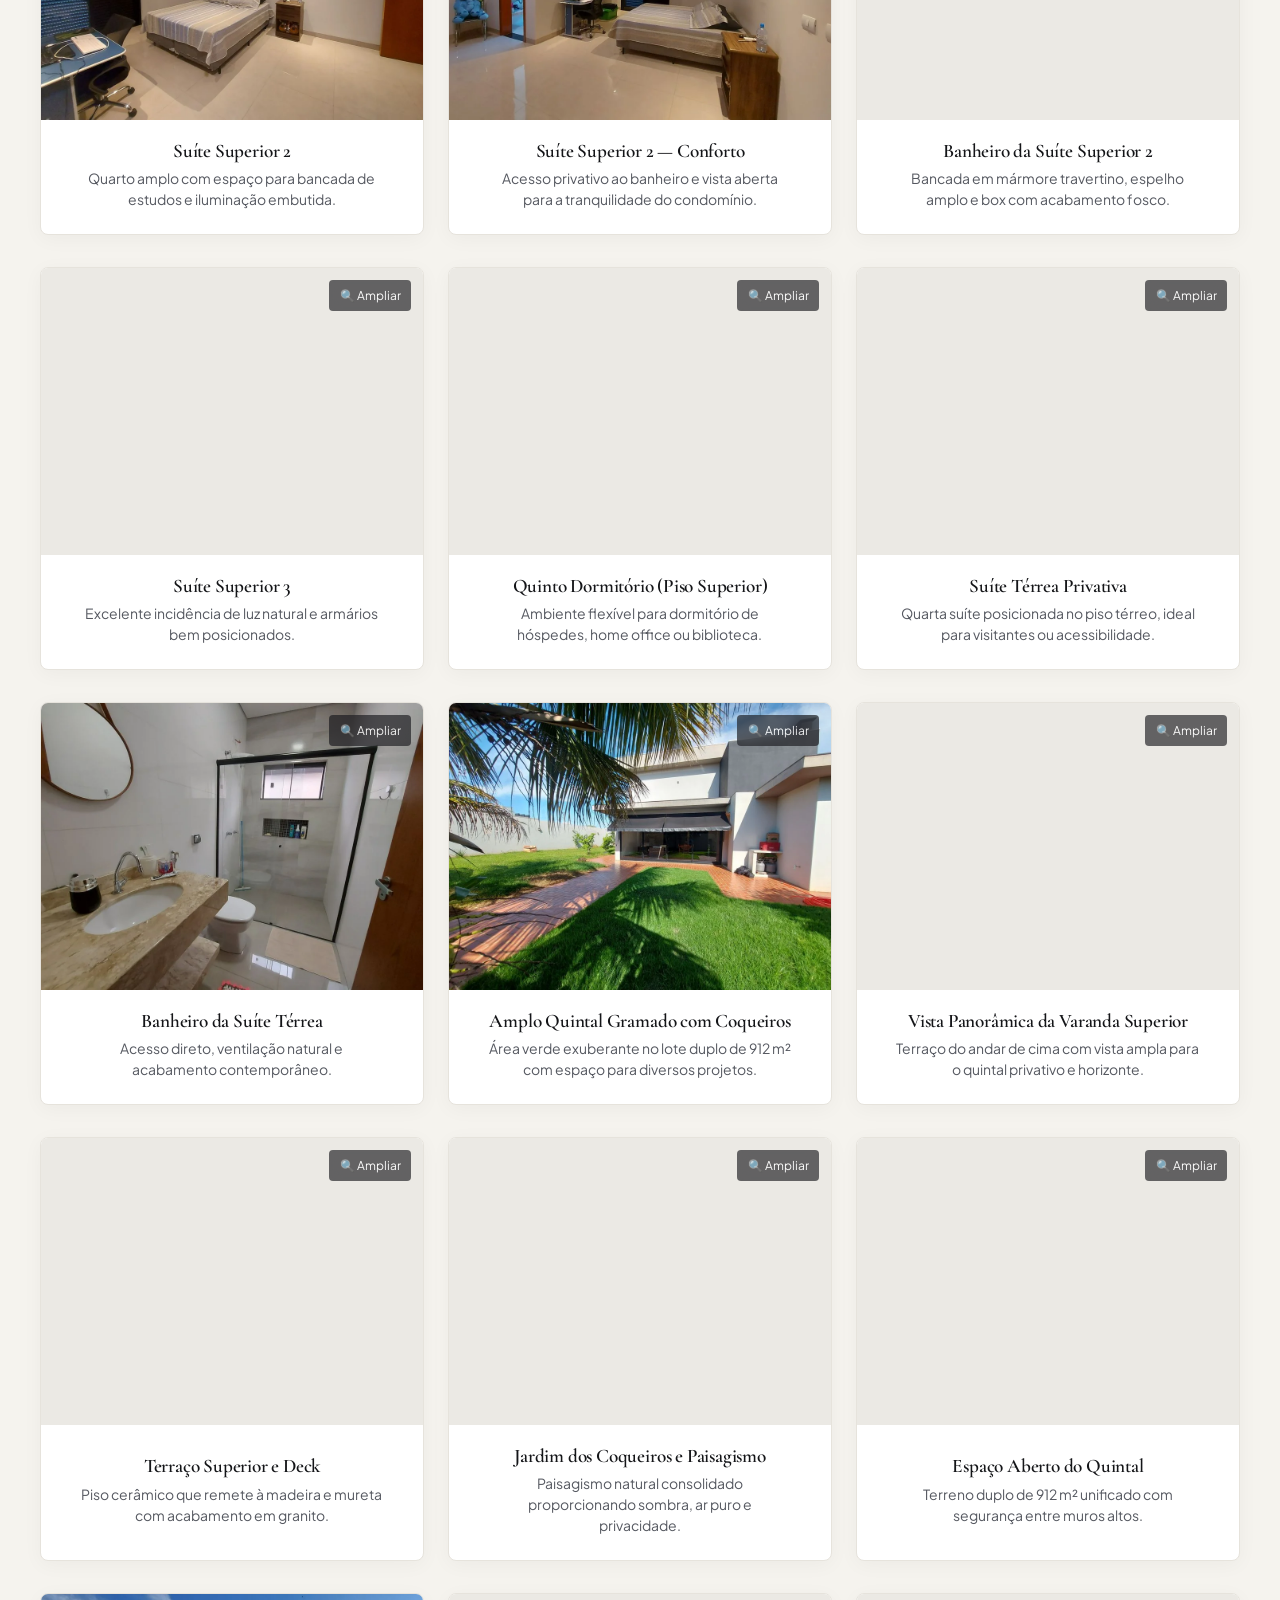
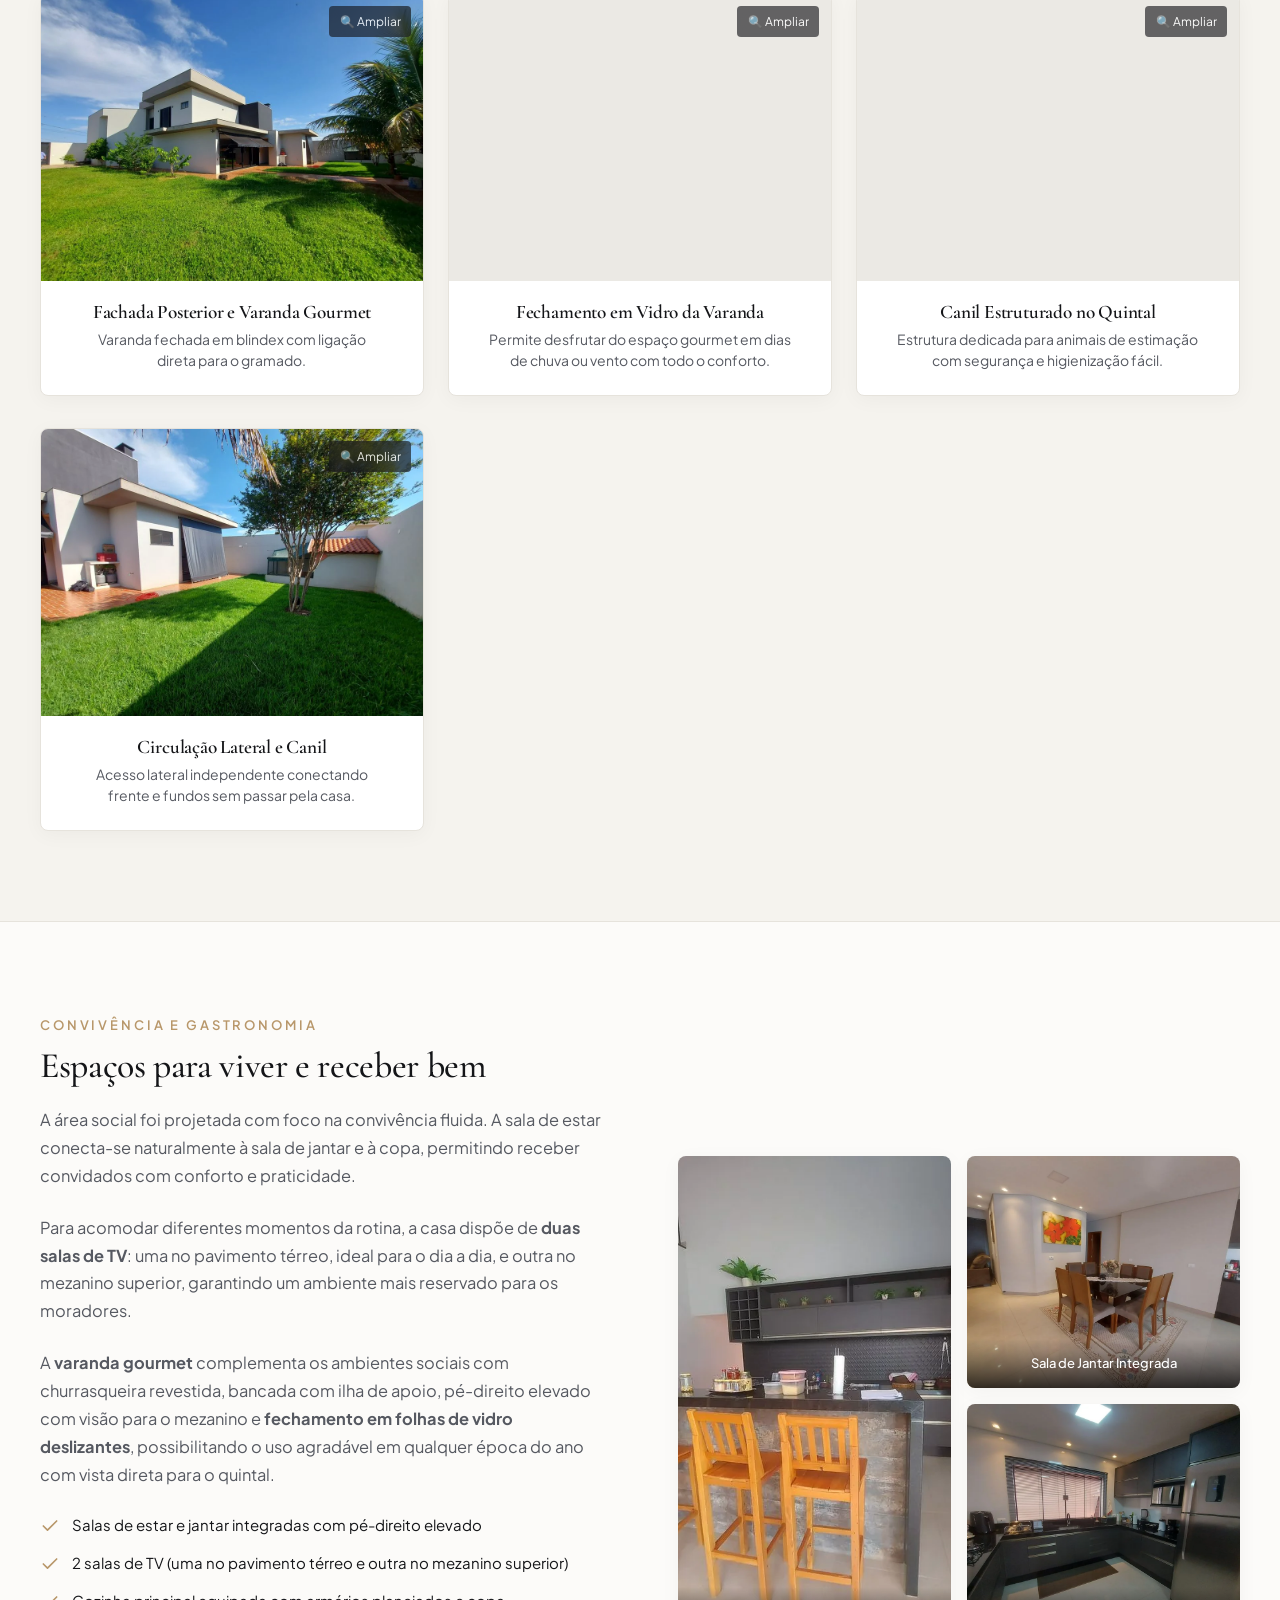
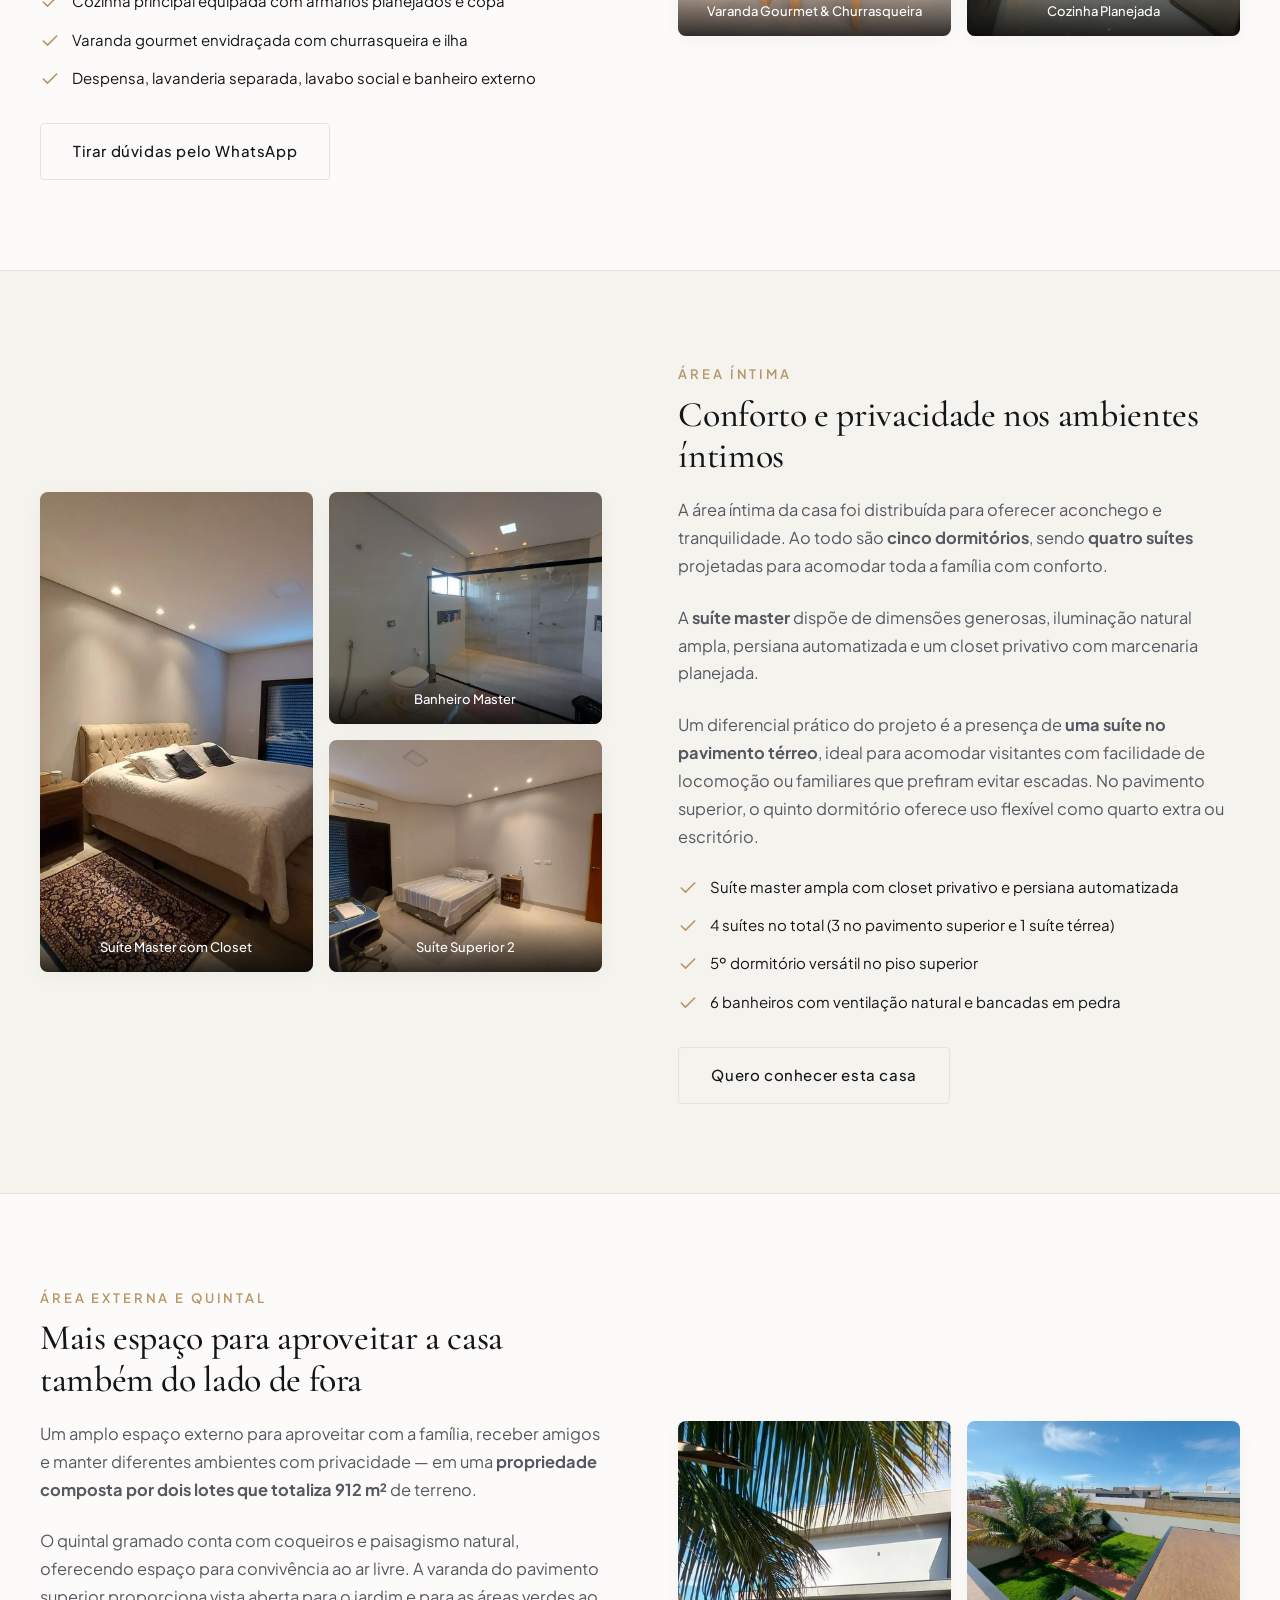
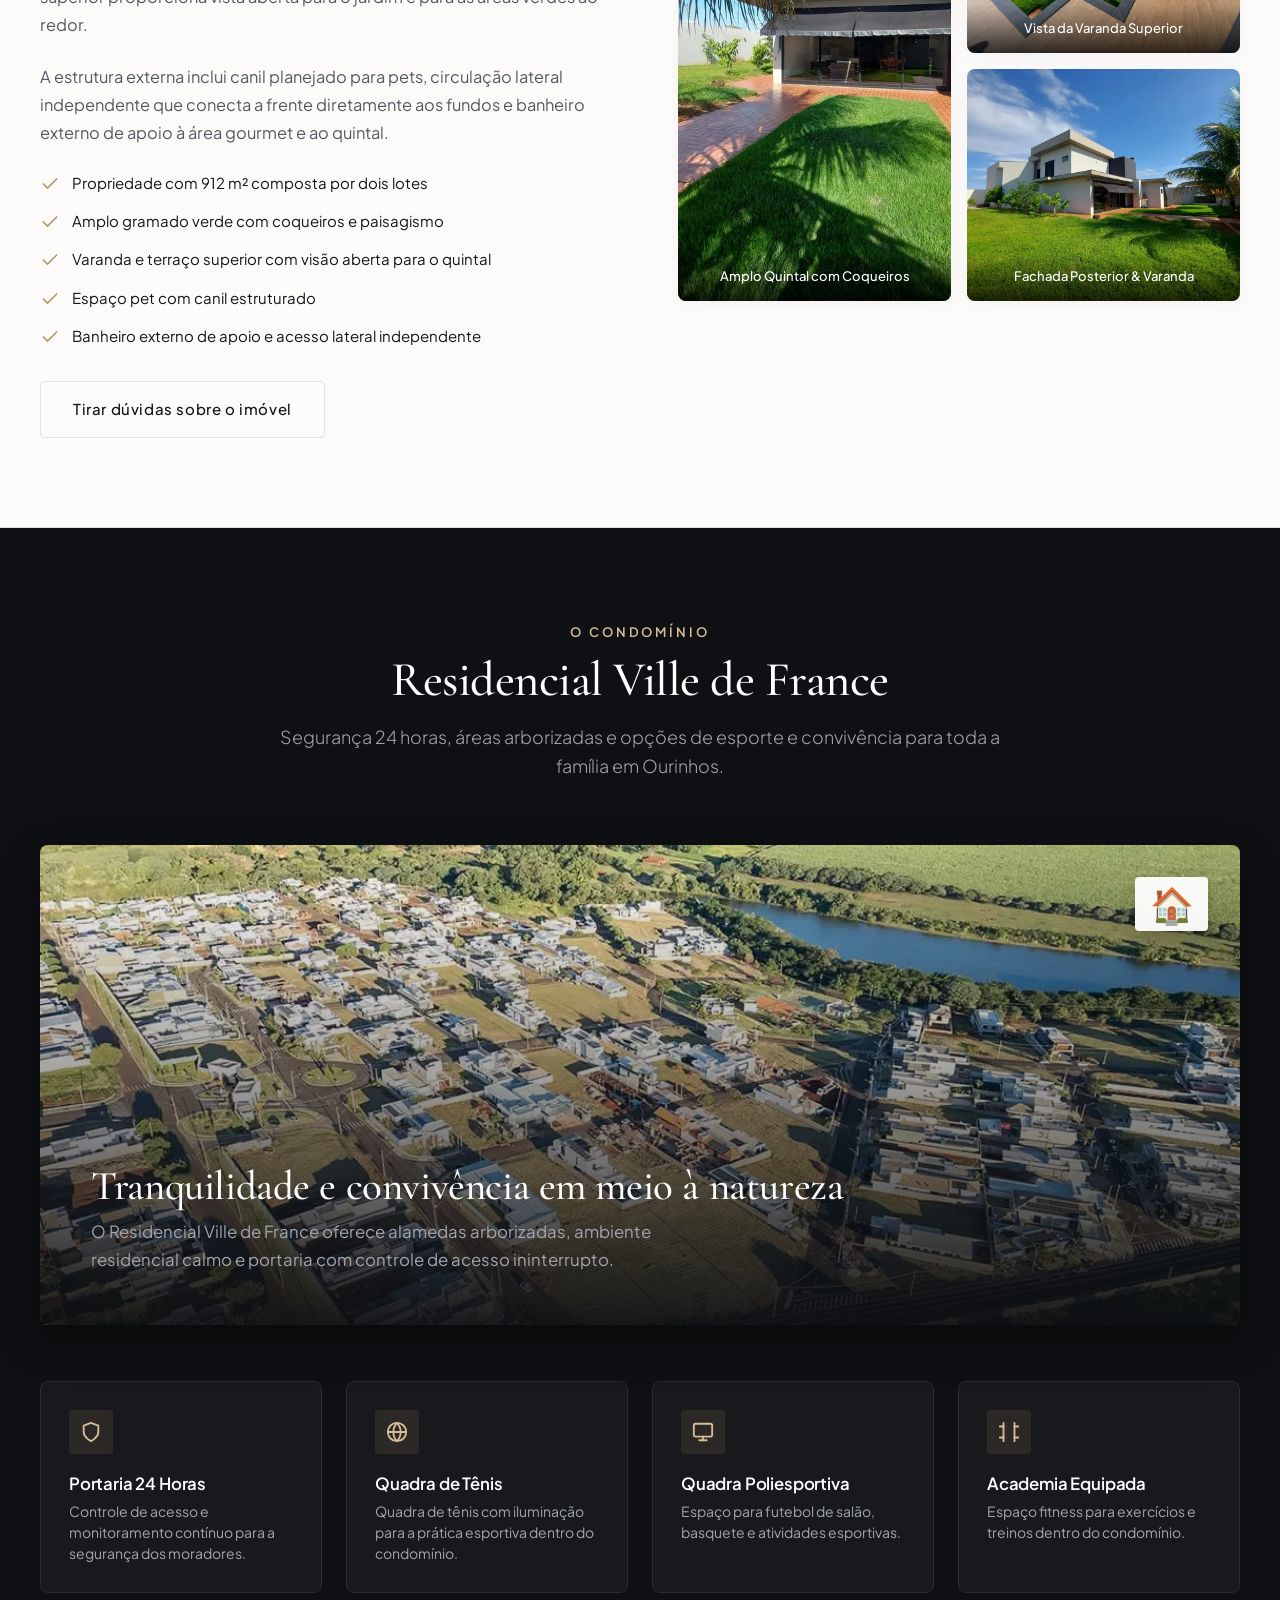
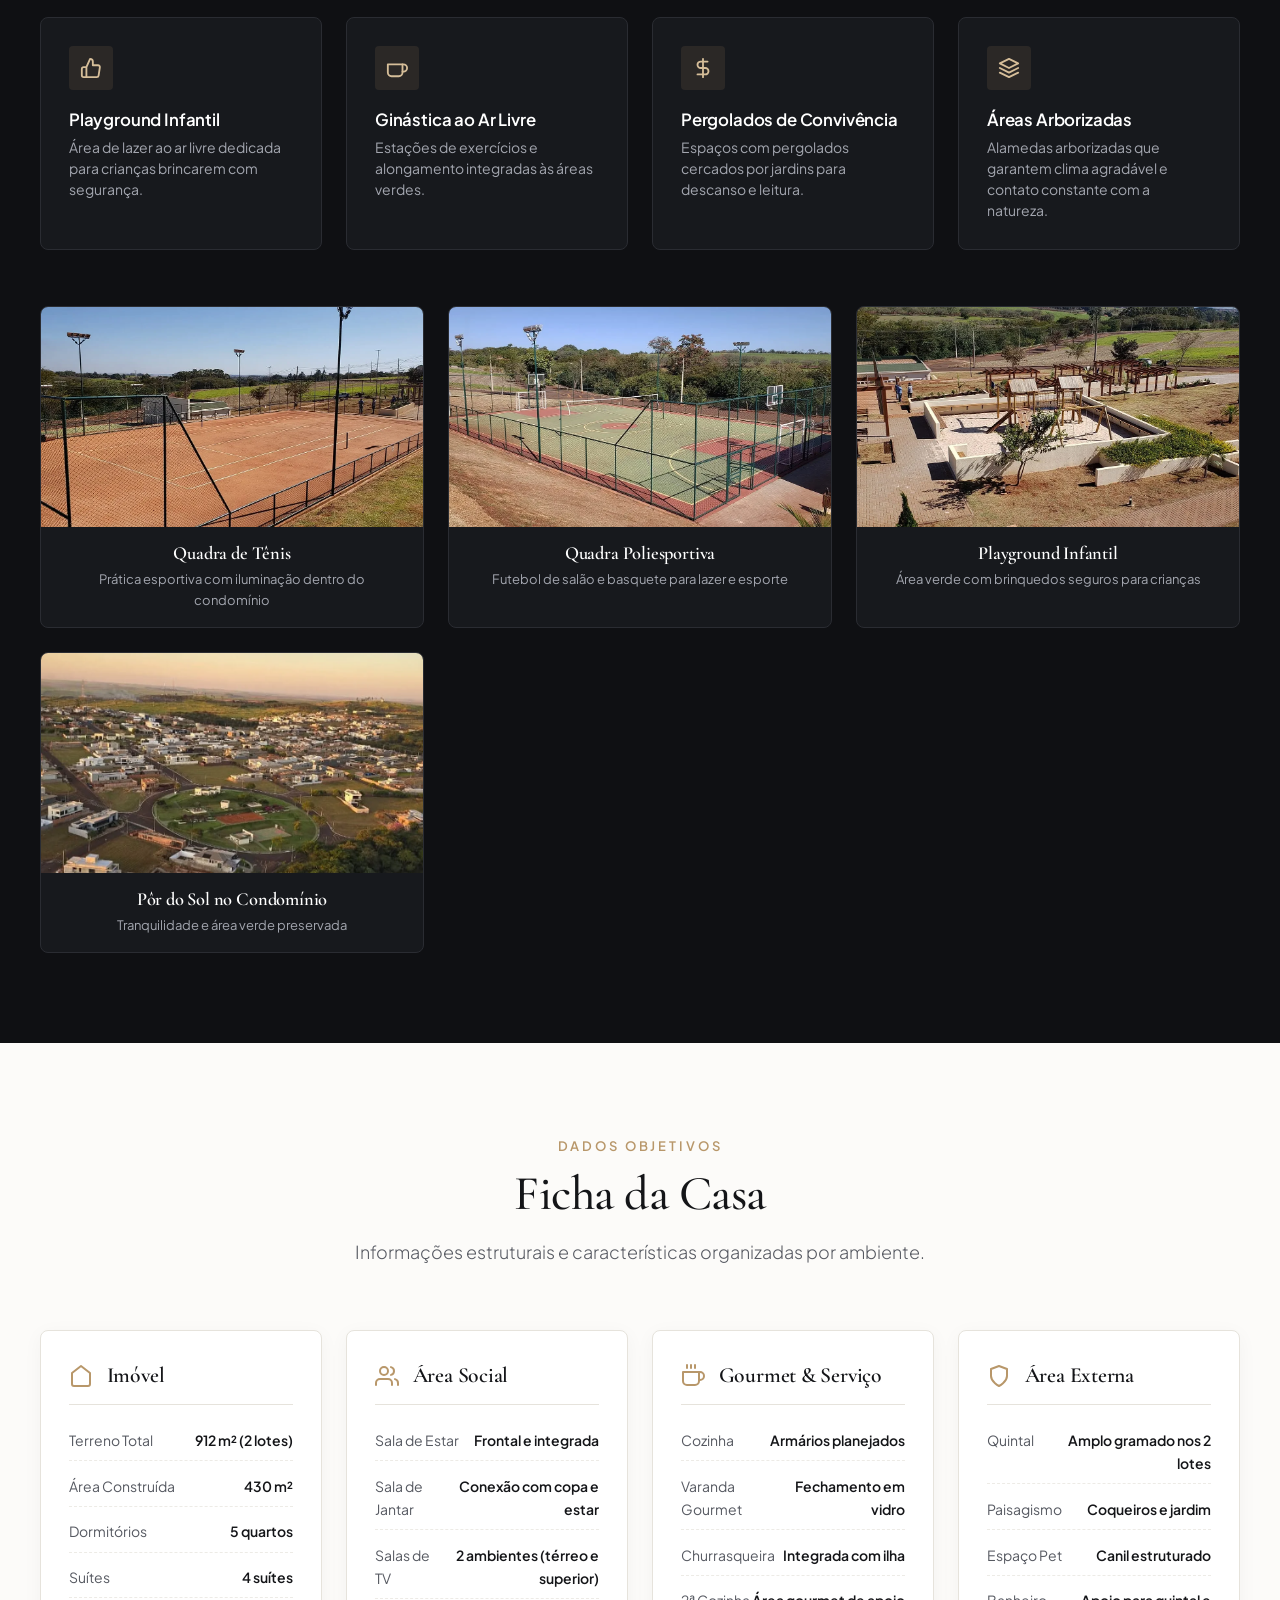
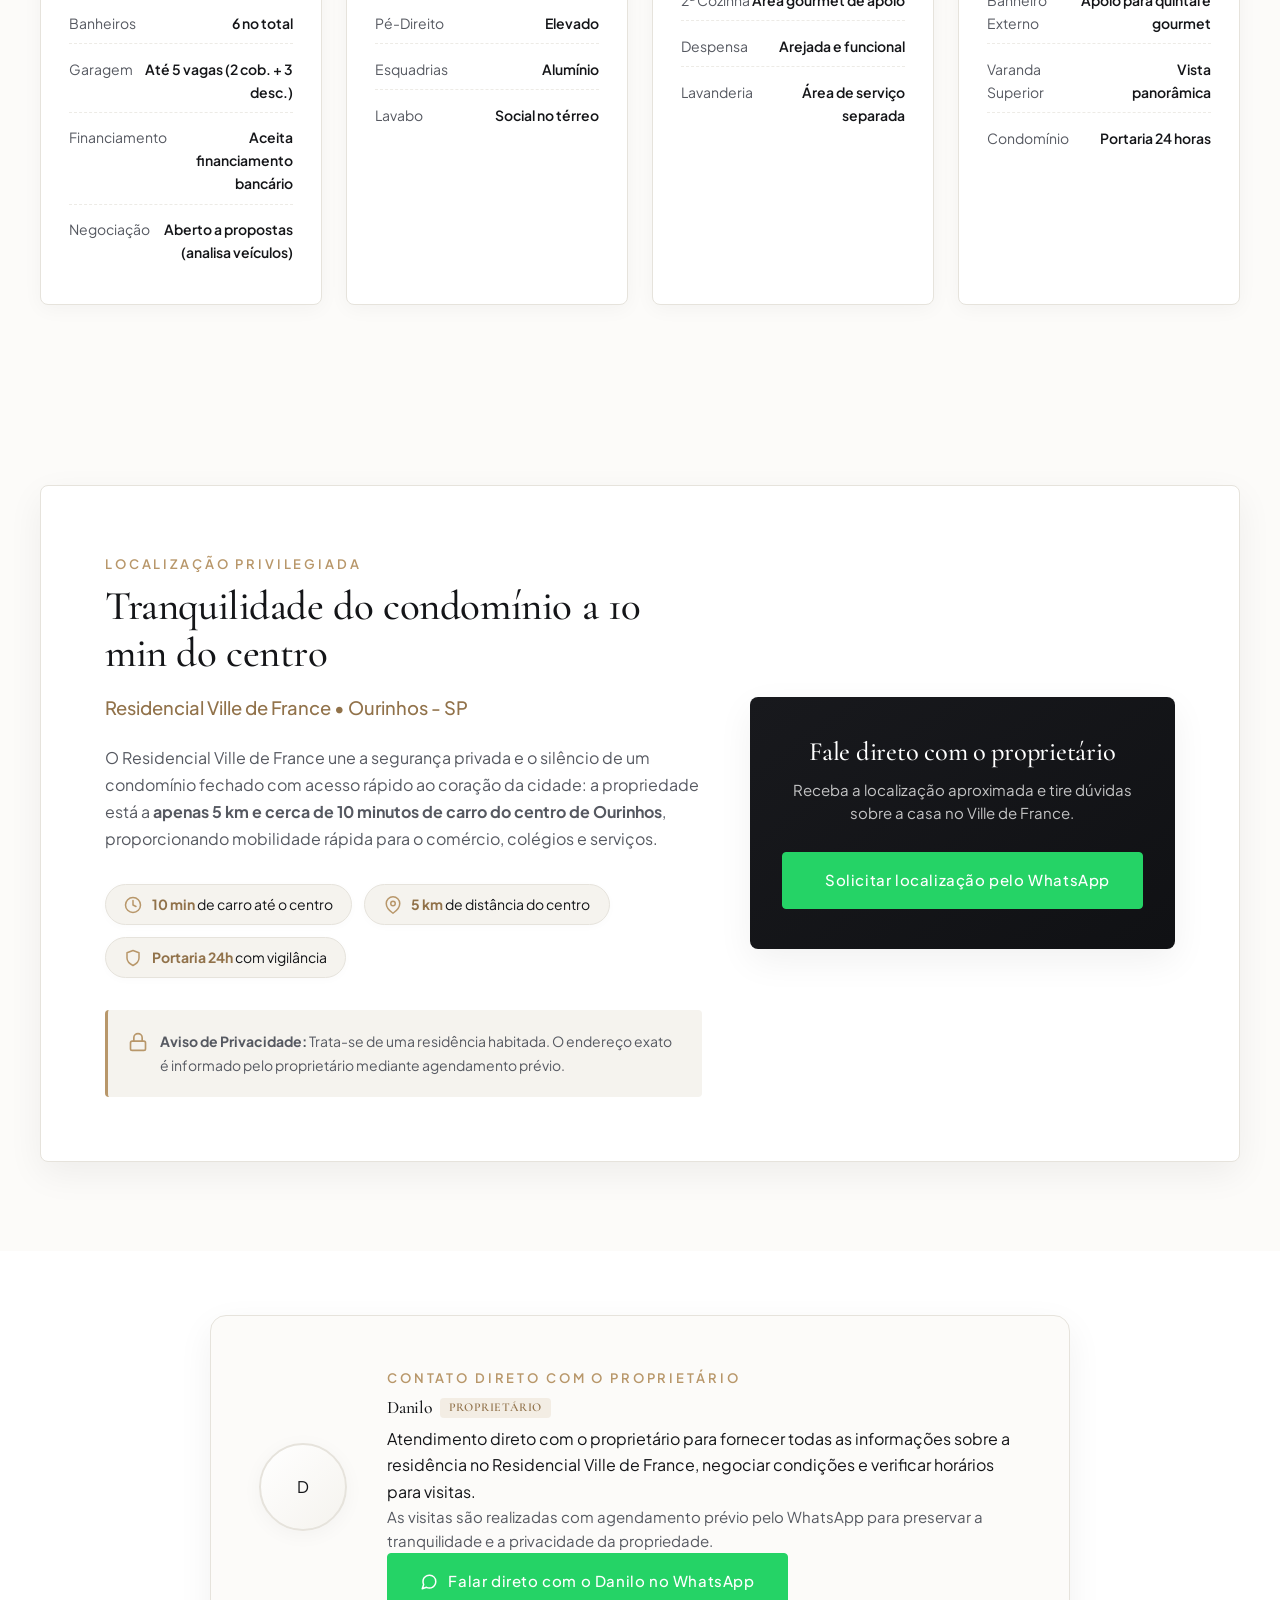
==== commit 54c3804e: "fix(galeria): restauracao da galeria completa com todas as fotos visiveis e abas de filtro na pagina" ====
--- a/index.html
+++ b/index.html
@@ -563,115 +563,538 @@
           </p>
         </div>
 
-        <!-- Grade de Destaques Selecionados (8 Fotografias-Chave) -->
-        <div class="gallery-curated-grid">
-
-          <!-- 1. Fachada Frontal -->
+        <!-- Abas de Filtros Rápidos na Página -->
+        <div class="gallery-filter-tabs" role="tablist" aria-label="Filtrar fotografias por ambiente">
+          <button type="button" class="filter-btn active" data-filter="todas">Todas as Fotos da Casa (35)</button>
+          <button type="button" class="filter-btn" data-filter="fachada">Fachada & Entrada</button>
+          <button type="button" class="filter-btn" data-filter="social">Área Social</button>
+          <button type="button" class="filter-btn" data-filter="gourmet">Cozinha & Espaço Gourmet</button>
+          <button type="button" class="filter-btn" data-filter="suites">Suítes & Dormitórios</button>
+          <button type="button" class="filter-btn" data-filter="externa">Quintal & Área Externa</button>
+        </div>
+
+        <!-- Grade com TODAS as 35 Fotos da Casa à Mostra com Comentários Centralizados -->
+        <div class="gallery-all-grid" id="galleryAllGrid">
+
+          <!-- 1. Fachada Frontal Completa -->
           <article class="gallery-card" data-category="fachada">
-            <div class="gallery-card-thumb-wrap" data-open-lightbox data-gallery-src="assets/images/casa/fachada-frontal-casa-alto-padrao-ourinhos.webp" role="button" tabindex="0" aria-label="Ampliar foto da fachada frontal">
+            <div class="gallery-card-thumb-wrap" data-open-lightbox data-gallery-src="assets/images/casa/fachada-frontal-casa-alto-padrao-ourinhos.webp" role="button" tabindex="0" aria-label="Ampliar foto">
               <img src="assets/images/casa/fachada-frontal-casa-alto-padrao-ourinhos.webp" alt="Fachada frontal completa da casa em Ourinhos" class="gallery-card-img" width="1599" height="1599" loading="lazy" decoding="async">
               <span class="gallery-card-zoom-badge">🔍 Ampliar</span>
             </div>
             <div class="gallery-card-caption">
-              <h3 class="gallery-card-title">Fachada Frontal</h3>
-              <p class="gallery-card-desc">Linhas retas contemporâneas com pé-direito imponente e jardim frontal.</p>
+              <h3 class="gallery-card-title">Fachada Frontal Completa</h3>
+              <p class="gallery-card-desc">Arquitetura contemporânea de linhas retas com pé-direito imponente e jardim frontal.</p>
             </div>
           </article>
 
           <!-- 2. Fachada Noturna -->
           <article class="gallery-card" data-category="fachada">
-            <div class="gallery-card-thumb-wrap" data-open-lightbox data-gallery-src="assets/images/casa/fachada-noturna-iluminacao-ourinhos.webp" role="button" tabindex="0" aria-label="Ampliar foto da fachada noturna">
-              <img src="assets/images/casa/fachada-noturna-iluminacao-ourinhos.webp" alt="Fachada noturna com iluminação cênica" class="gallery-card-img" width="960" height="540" loading="lazy" decoding="async">
-              <span class="gallery-card-zoom-badge">🔍 Ampliar</span>
-            </div>
-            <div class="gallery-card-caption">
-              <h3 class="gallery-card-title">Fachada Noturna</h3>
-              <p class="gallery-card-desc">Iluminação externa destacando os volumes arquitetônicos e o paisagismo.</p>
-            </div>
-          </article>
-
-          <!-- 3. Sala de Estar Integrada -->
+            <div class="gallery-card-thumb-wrap" data-open-lightbox data-gallery-src="assets/images/casa/fachada-noturna-iluminacao-ourinhos.webp" role="button" tabindex="0" aria-label="Ampliar foto">
+              <img src="assets/images/casa/fachada-noturna-iluminacao-ourinhos.webp" alt="Fachada noturna com iluminação cênica da casa" class="gallery-card-img" width="960" height="540" loading="lazy" decoding="async">
+              <span class="gallery-card-zoom-badge">🔍 Ampliar</span>
+            </div>
+            <div class="gallery-card-caption">
+              <h3 class="gallery-card-title">Fachada Noturna com Iluminação Cênica</h3>
+              <p class="gallery-card-desc">Projeto luminotécnico valorizando os volumes arquitetônicos e o paisagismo.</p>
+            </div>
+          </article>
+
+          <!-- 3. Vista Frontal e Paisagismo -->
+          <article class="gallery-card" data-category="fachada">
+            <div class="gallery-card-thumb-wrap" data-open-lightbox data-gallery-src="assets/images/casa/fachada-moderna-jardim-frontal.webp" role="button" tabindex="0" aria-label="Ampliar foto">
+              <img src="assets/images/casa/fachada-moderna-jardim-frontal.webp" alt="Vista frontal e paisagismo da residência" class="gallery-card-img" width="960" height="720" loading="lazy" decoding="async">
+              <span class="gallery-card-zoom-badge">🔍 Ampliar</span>
+            </div>
+            <div class="gallery-card-caption">
+              <h3 class="gallery-card-title">Vista Frontal e Paisagismo</h3>
+              <p class="gallery-card-desc">Gramado verdejante, palmeiras e entrada social imponente com vidros duplos.</p>
+            </div>
+          </article>
+
+          <!-- 4. Jardim Frontal e Calçada -->
+          <article class="gallery-card" data-category="fachada">
+            <div class="gallery-card-thumb-wrap" data-open-lightbox data-gallery-src="assets/images/casa/jardim-frontal-paisagismo-ourinhos.webp" role="button" tabindex="0" aria-label="Ampliar foto">
+              <img src="assets/images/casa/jardim-frontal-paisagismo-ourinhos.webp" alt="Jardim frontal e calçada em paver" class="gallery-card-img" width="960" height="720" loading="lazy" decoding="async">
+              <span class="gallery-card-zoom-badge">🔍 Ampliar</span>
+            </div>
+            <div class="gallery-card-caption">
+              <h3 class="gallery-card-title">Jardim Frontal e Calçada em Paver</h3>
+              <p class="gallery-card-desc">Área frontal com acabamento refinado e integração com a rua arborizada.</p>
+            </div>
+          </article>
+
+          <!-- 5. Garagem Coberta -->
+          <article class="gallery-card" data-category="fachada">
+            <div class="gallery-card-thumb-wrap" data-open-lightbox data-gallery-src="assets/images/casa/garagem-coberta-fachada-frontal.webp" role="button" tabindex="0" aria-label="Ampliar foto">
+              <img src="assets/images/casa/garagem-coberta-fachada-frontal.webp" alt="Garagem coberta da fachada frontal" class="gallery-card-img" width="960" height="720" loading="lazy" decoding="async">
+              <span class="gallery-card-zoom-badge">🔍 Ampliar</span>
+            </div>
+            <div class="gallery-card-caption">
+              <h3 class="gallery-card-title">Garagem Coberta e Acesso Social</h3>
+              <p class="gallery-card-desc">Espaço coberto para 2 veículos e acesso direto sem desníveis.</p>
+            </div>
+          </article>
+
+          <!-- 6. Garagem Ampla para até 5 Veículos -->
+          <article class="gallery-card" data-category="fachada">
+            <div class="gallery-card-thumb-wrap" data-open-lightbox data-gallery-src="assets/images/casa/garagem-ampla-espaco-veiculos.webp" role="button" tabindex="0" aria-label="Ampliar foto">
+              <img src="assets/images/casa/garagem-ampla-espaco-veiculos.webp" alt="Garagem ampla com espaço para até 5 veículos" class="gallery-card-img" width="960" height="720" loading="lazy" decoding="async">
+              <span class="gallery-card-zoom-badge">🔍 Ampliar</span>
+            </div>
+            <div class="gallery-card-caption">
+              <h3 class="gallery-card-title">Acomodação para até 5 Veículos</h3>
+              <p class="gallery-card-desc">Amplo espaço entre vagas cobertas e descobertas com piso de alta durabilidade.</p>
+            </div>
+          </article>
+
+          <!-- 7. Vista Aérea Noturna -->
+          <article class="gallery-card" data-category="fachada">
+            <div class="gallery-card-thumb-wrap" data-open-lightbox data-gallery-src="assets/images/casa/vista-aerea-noturna-propriedade-ourinhos.webp" role="button" tabindex="0" aria-label="Ampliar foto">
+              <img src="assets/images/casa/vista-aerea-noturna-propriedade-ourinhos.webp" alt="Vista aérea noturna do terreno duplo de 912 m²" class="gallery-card-img" width="960" height="540" loading="lazy" decoding="async">
+              <span class="gallery-card-zoom-badge">🔍 Ampliar</span>
+            </div>
+            <div class="gallery-card-caption">
+              <h3 class="gallery-card-title">Vista Aérea Noturna da Propriedade</h3>
+              <p class="gallery-card-desc">Destaque para o lote duplo de 912 m² e sua iluminação perimetral segura.</p>
+            </div>
+          </article>
+
+          <!-- 8. Sala de Jantar Integrada -->
           <article class="gallery-card" data-category="social">
-            <div class="gallery-card-thumb-wrap" data-open-lightbox data-gallery-src="assets/images/casa/sala-estar-integracao-cozinha.webp" role="button" tabindex="0" aria-label="Ampliar foto da sala de estar">
-              <img src="assets/images/casa/sala-estar-integracao-cozinha.webp" alt="Sala de estar integrada da residência" class="gallery-card-img" width="960" height="720" loading="lazy" decoding="async">
-              <span class="gallery-card-zoom-badge">🔍 Ampliar</span>
-            </div>
-            <div class="gallery-card-caption">
-              <h3 class="gallery-card-title">Sala de Estar Integrada</h3>
-              <p class="gallery-card-desc">Ambiente amplo e claro integrado à circulação e à área de convivência.</p>
-            </div>
-          </article>
-
-          <!-- 4. Varanda Gourmet com Ilha -->
+            <div class="gallery-card-thumb-wrap" data-open-lightbox data-gallery-src="assets/images/casa/sala-jantar-integrada-alto-padrao.webp" role="button" tabindex="0" aria-label="Ampliar foto">
+              <img src="assets/images/casa/sala-jantar-integrada-alto-padrao.webp" alt="Sala de jantar integrada de alto padrão" class="gallery-card-img" width="960" height="720" loading="lazy" decoding="async">
+              <span class="gallery-card-zoom-badge">🔍 Ampliar</span>
+            </div>
+            <div class="gallery-card-caption">
+              <h3 class="gallery-card-title">Sala de Jantar Integrada</h3>
+              <p class="gallery-card-desc">Conexão fluida com a área de estar e cozinha, piso em porcelanato polido.</p>
+            </div>
+          </article>
+
+          <!-- 9. Sala de Estar e Convivência -->
+          <article class="gallery-card" data-category="social">
+            <div class="gallery-card-thumb-wrap" data-open-lightbox data-gallery-src="assets/images/casa/sala-estar-integracao-cozinha.webp" role="button" tabindex="0" aria-label="Ampliar foto">
+              <img src="assets/images/casa/sala-estar-integracao-cozinha.webp" alt="Sala de estar integrada com a cozinha" class="gallery-card-img" width="960" height="720" loading="lazy" decoding="async">
+              <span class="gallery-card-zoom-badge">🔍 Ampliar</span>
+            </div>
+            <div class="gallery-card-caption">
+              <h3 class="gallery-card-title">Sala de Estar e Convivência</h3>
+              <p class="gallery-card-desc">Ambiente claro, acolhedor e perfeitamente integrado para reunir família e convidados.</p>
+            </div>
+          </article>
+
+          <!-- 10. Escada em Granito e Vidro -->
+          <article class="gallery-card" data-category="social">
+            <div class="gallery-card-thumb-wrap" data-open-lightbox data-gallery-src="assets/images/casa/sala-estar-escada-design-moderno.webp" role="button" tabindex="0" aria-label="Ampliar foto">
+              <img src="assets/images/casa/sala-estar-escada-design-moderno.webp" alt="Escada escultural em granito e vidro" class="gallery-card-img" width="960" height="720" loading="lazy" decoding="async">
+              <span class="gallery-card-zoom-badge">🔍 Ampliar</span>
+            </div>
+            <div class="gallery-card-caption">
+              <h3 class="gallery-card-title">Escada Escultural em Granito e Vidro</h3>
+              <p class="gallery-card-desc">Guarda-corpo panorâmico em vidro e degraus com acabamento refinado.</p>
+            </div>
+          </article>
+
+          <!-- 11. Detalhe da Escada -->
+          <article class="gallery-card" data-category="social">
+            <div class="gallery-card-thumb-wrap" data-open-lightbox data-gallery-src="assets/images/casa/detalhe-escada-sala-estar.webp" role="button" tabindex="0" aria-label="Ampliar foto">
+              <img src="assets/images/casa/detalhe-escada-sala-estar.webp" alt="Perspectiva da escada e circulação" class="gallery-card-img" width="960" height="720" loading="lazy" decoding="async">
+              <span class="gallery-card-zoom-badge">🔍 Ampliar</span>
+            </div>
+            <div class="gallery-card-caption">
+              <h3 class="gallery-card-title">Perspectiva da Escada e Circulação</h3>
+              <p class="gallery-card-desc">Design minimalista e amplitude vertical conectando os dois pavimentos.</p>
+            </div>
+          </article>
+
+          <!-- 12. Pé-Direito Elevado na Circulação -->
+          <article class="gallery-card" data-category="social">
+            <div class="gallery-card-thumb-wrap" data-open-lightbox data-gallery-src="assets/images/casa/ambiente-social-escada-acesso-superior.webp" role="button" tabindex="0" aria-label="Ampliar foto">
+              <img src="assets/images/casa/ambiente-social-escada-acesso-superior.webp" alt="Pé-direito elevado na circulação social" class="gallery-card-img" width="960" height="720" loading="lazy" decoding="async">
+              <span class="gallery-card-zoom-badge">🔍 Ampliar</span>
+            </div>
+            <div class="gallery-card-caption">
+              <h3 class="gallery-card-title">Pé-Direito Elevado na Circulação</h3>
+              <p class="gallery-card-desc">Excelente entrada de luz natural e conforto térmico em todas as estações.</p>
+            </div>
+          </article>
+
+          <!-- 13. Sala de TV Térrea -->
+          <article class="gallery-card" data-category="social">
+            <div class="gallery-card-thumb-wrap" data-open-lightbox data-gallery-src="assets/images/casa/sala-tv-estar-integrada.webp" role="button" tabindex="0" aria-label="Ampliar foto">
+              <img src="assets/images/casa/sala-tv-estar-integrada.webp" alt="Sala de TV e estar térrea" class="gallery-card-img" width="960" height="720" loading="lazy" decoding="async">
+              <span class="gallery-card-zoom-badge">🔍 Ampliar</span>
+            </div>
+            <div class="gallery-card-caption">
+              <h3 class="gallery-card-title">Sala de TV e Estar Térrea</h3>
+              <p class="gallery-card-desc">Ambiente reservado para entretenimento e descanso no pavimento inferior.</p>
+            </div>
+          </article>
+
+          <!-- 14. Sala de TV Mezanino Superior -->
+          <article class="gallery-card" data-category="social">
+            <div class="gallery-card-thumb-wrap" data-open-lightbox data-gallery-src="assets/images/casa/sala-tv-mezanino-piso-superior.webp" role="button" tabindex="0" aria-label="Ampliar foto">
+              <img src="assets/images/casa/sala-tv-mezanino-piso-superior.webp" alt="Segunda sala de TV no mezanino superior" class="gallery-card-img" width="960" height="720" loading="lazy" decoding="async">
+              <span class="gallery-card-zoom-badge">🔍 Ampliar</span>
+            </div>
+            <div class="gallery-card-caption">
+              <h3 class="gallery-card-title">Segunda Sala de TV (Mezanino Superior)</h3>
+              <p class="gallery-card-desc">Ambiente privativo no andar superior para momentos em família com total tranquilidade.</p>
+            </div>
+          </article>
+
+          <!-- 15. Vista do Mezanino para a Varanda Gourmet -->
+          <article class="gallery-card" data-category="social">
+            <div class="gallery-card-thumb-wrap" data-open-lightbox data-gallery-src="assets/images/casa/mezanino-pe-direito-duplo-vista-gourmet.webp" role="button" tabindex="0" aria-label="Ampliar foto">
+              <img src="assets/images/casa/mezanino-pe-direito-duplo-vista-gourmet.webp" alt="Vista do mezanino com pé-direito duplo para a varanda gourmet" class="gallery-card-img" width="960" height="720" loading="lazy" decoding="async">
+              <span class="gallery-card-zoom-badge">🔍 Ampliar</span>
+            </div>
+            <div class="gallery-card-caption">
+              <h3 class="gallery-card-title">Mezanino sobre a Área Gourmet</h3>
+              <p class="gallery-card-desc">Sensação ímpar de amplitude visual do pé-direito duplo sobre a varanda gourmet.</p>
+            </div>
+          </article>
+
+          <!-- 16. Espaço Gourmet com Ilha -->
           <article class="gallery-card" data-category="gourmet">
-            <div class="gallery-card-thumb-wrap" data-open-lightbox data-gallery-src="assets/images/casa/espaco-gourmet-ilha-churrasqueira-pe-direito-alto.webp" role="button" tabindex="0" aria-label="Ampliar foto da varanda gourmet">
-              <img src="assets/images/casa/espaco-gourmet-ilha-churrasqueira-pe-direito-alto.webp" alt="Varanda gourmet com ilha e churrasqueira" class="gallery-card-img" width="960" height="720" loading="lazy" decoding="async">
-              <span class="gallery-card-zoom-badge">🔍 Ampliar</span>
-            </div>
-            <div class="gallery-card-caption">
-              <h3 class="gallery-card-title">Varanda Gourmet</h3>
-              <p class="gallery-card-desc">Pé-direito elevado, bancada em granito, churrasqueira e fechamento em vidro.</p>
-            </div>
-          </article>
-
-          <!-- 5. Cozinha Planejada -->
+            <div class="gallery-card-thumb-wrap" data-open-lightbox data-gallery-src="assets/images/casa/espaco-gourmet-ilha-churrasqueira-pe-direito-alto.webp" role="button" tabindex="0" aria-label="Ampliar foto">
+              <img src="assets/images/casa/espaco-gourmet-ilha-churrasqueira-pe-direito-alto.webp" alt="Espaço gourmet com ilha e pé-direito elevado" class="gallery-card-img" width="960" height="720" loading="lazy" decoding="async">
+              <span class="gallery-card-zoom-badge">🔍 Ampliar</span>
+            </div>
+            <div class="gallery-card-caption">
+              <h3 class="gallery-card-title">Espaço Gourmet com Ilha</h3>
+              <p class="gallery-card-desc">Bancada em granito escuro, marcenaria planejada e pé-direito elevado.</p>
+            </div>
+          </article>
+
+          <!-- 17. Churrasqueira Revestida -->
           <article class="gallery-card" data-category="gourmet">
-            <div class="gallery-card-thumb-wrap" data-open-lightbox data-gallery-src="assets/images/casa/cozinha-principal-planejados-granito.webp" role="button" tabindex="0" aria-label="Ampliar foto da cozinha planejada">
-              <img src="assets/images/casa/cozinha-principal-planejados-granito.webp" alt="Cozinha planejada com armários sob medida" class="gallery-card-img" width="960" height="720" loading="lazy" decoding="async">
-              <span class="gallery-card-zoom-badge">🔍 Ampliar</span>
-            </div>
-            <div class="gallery-card-caption">
-              <h3 class="gallery-card-title">Cozinha Planejada</h3>
-              <p class="gallery-card-desc">Armários sob medida, bancadas amplas em granito e torre quente.</p>
-            </div>
-          </article>
-
-          <!-- 6. Suíte Master com Closet -->
+            <div class="gallery-card-thumb-wrap" data-open-lightbox data-gallery-src="assets/images/casa/varanda-gourmet-churrasqueira-planejados.webp" role="button" tabindex="0" aria-label="Ampliar foto">
+              <img src="assets/images/casa/varanda-gourmet-churrasqueira-planejados.webp" alt="Churrasqueira moderna revestida em 3D" class="gallery-card-img" width="960" height="720" loading="lazy" decoding="async">
+              <span class="gallery-card-zoom-badge">🔍 Ampliar</span>
+            </div>
+            <div class="gallery-card-caption">
+              <h3 class="gallery-card-title">Churrasqueira Moderna Revestida</h3>
+              <p class="gallery-card-desc">Grelha inox, coifa eficiente e revestimento geométrico 3D de alta sofisticação.</p>
+            </div>
+          </article>
+
+          <!-- 18. Bancada Gourmet e Cuba de Apoio -->
+          <article class="gallery-card" data-category="gourmet">
+            <div class="gallery-card-thumb-wrap" data-open-lightbox data-gallery-src="assets/images/casa/bancada-granito-churrasqueira-gourmet.webp" role="button" tabindex="0" aria-label="Ampliar foto">
+              <img src="assets/images/casa/bancada-granito-churrasqueira-gourmet.webp" alt="Bancada em granito e cuba gourmet" class="gallery-card-img" width="960" height="720" loading="lazy" decoding="async">
+              <span class="gallery-card-zoom-badge">🔍 Ampliar</span>
+            </div>
+            <div class="gallery-card-caption">
+              <h3 class="gallery-card-title">Bancada Gourmet e Cuba de Apoio</h3>
+              <p class="gallery-card-desc">Espaço funcional pensado para o preparo de refeições especiais com amigos.</p>
+            </div>
+          </article>
+
+          <!-- 19. Cozinha com Armários Planejados -->
+          <article class="gallery-card" data-category="gourmet">
+            <div class="gallery-card-thumb-wrap" data-open-lightbox data-gallery-src="assets/images/casa/cozinha-principal-planejados-granito.webp" role="button" tabindex="0" aria-label="Ampliar foto">
+              <img src="assets/images/casa/cozinha-principal-planejados-granito.webp" alt="Cozinha com armários planejados e granito" class="gallery-card-img" width="960" height="720" loading="lazy" decoding="async">
+              <span class="gallery-card-zoom-badge">🔍 Ampliar</span>
+            </div>
+            <div class="gallery-card-caption">
+              <h3 class="gallery-card-title">Cozinha com Armários Planejados</h3>
+              <p class="gallery-card-desc">Móveis sob medida, amplas bancadas de trabalho e torre quente funcional.</p>
+            </div>
+          </article>
+
+          <!-- 20. Detalhes da Marcenaria da Cozinha -->
+          <article class="gallery-card" data-category="gourmet">
+            <div class="gallery-card-thumb-wrap" data-open-lightbox data-gallery-src="assets/images/casa/cozinha-planejada-armarios-modernos.webp" role="button" tabindex="0" aria-label="Ampliar foto">
+              <img src="assets/images/casa/cozinha-planejada-armarios-modernos.webp" alt="Detalhes da marcenaria sob medida da cozinha" class="gallery-card-img" width="960" height="720" loading="lazy" decoding="async">
+              <span class="gallery-card-zoom-badge">🔍 Ampliar</span>
+            </div>
+            <div class="gallery-card-caption">
+              <h3 class="gallery-card-title">Detalhes da Marcenaria da Cozinha</h3>
+              <p class="gallery-card-desc">Armários superiores com nichos e acabamento resistente de fácil manutenção.</p>
+            </div>
+          </article>
+
+          <!-- 21. Integração da Cozinha com a Área Social -->
+          <article class="gallery-card" data-category="gourmet">
+            <div class="gallery-card-thumb-wrap" data-open-lightbox data-gallery-src="assets/images/casa/cozinha-integrada-area-social.webp" role="button" tabindex="0" aria-label="Ampliar foto">
+              <img src="assets/images/casa/cozinha-integrada-area-social.webp" alt="Integração da cozinha com a área social" class="gallery-card-img" width="960" height="720" loading="lazy" decoding="async">
+              <span class="gallery-card-zoom-badge">🔍 Ampliar</span>
+            </div>
+            <div class="gallery-card-caption">
+              <h3 class="gallery-card-title">Integração com a Área Social</h3>
+              <p class="gallery-card-desc">Visão aberta facilitando a comunicação com a copa e salas.</p>
+            </div>
+          </article>
+
+          <!-- 22. Copa para Refeições Diárias -->
+          <article class="gallery-card" data-category="gourmet">
+            <div class="gallery-card-thumb-wrap" data-open-lightbox data-gallery-src="assets/images/casa/copa-cozinha-refeicoes-integrada.webp" role="button" tabindex="0" aria-label="Ampliar foto">
+              <img src="assets/images/casa/copa-cozinha-refeicoes-integrada.webp" alt="Copa para refeições diárias" class="gallery-card-img" width="960" height="720" loading="lazy" decoding="async">
+              <span class="gallery-card-zoom-badge">🔍 Ampliar</span>
+            </div>
+            <div class="gallery-card-caption">
+              <h3 class="gallery-card-title">Copa para Refeições Diárias</h3>
+              <p class="gallery-card-desc">Praticidade e conforto para o café da manhã e almoços cotidianos.</p>
+            </div>
+          </article>
+
+          <!-- 23. Visão Ampla da Cozinha Funcional -->
+          <article class="gallery-card" data-category="gourmet">
+            <div class="gallery-card-thumb-wrap" data-open-lightbox data-gallery-src="assets/images/casa/vista-ampla-cozinha-planejada.webp" role="button" tabindex="0" aria-label="Ampliar foto">
+              <img src="assets/images/casa/vista-ampla-cozinha-planejada.webp" alt="Visão ampla da cozinha com esquadrias de alumínio" class="gallery-card-img" width="960" height="720" loading="lazy" decoding="async">
+              <span class="gallery-card-zoom-badge">🔍 Ampliar</span>
+            </div>
+            <div class="gallery-card-caption">
+              <h3 class="gallery-card-title">Ampla Visão da Cozinha Funcional</h3>
+              <p class="gallery-card-desc">Iluminação dedicada e ventilação natural com esquadrias de alumínio.</p>
+            </div>
+          </article>
+
+          <!-- 24. Suíte Master com Closet -->
           <article class="gallery-card" data-category="suites">
-            <div class="gallery-card-thumb-wrap" data-open-lightbox data-gallery-src="assets/images/casa/suite-master-ampla-luminosidade.webp" role="button" tabindex="0" aria-label="Ampliar foto da suíte master">
-              <img src="assets/images/casa/suite-master-ampla-luminosidade.webp" alt="Suíte master com closet da residência" class="gallery-card-img" width="960" height="720" loading="lazy" decoding="async">
+            <div class="gallery-card-thumb-wrap" data-open-lightbox data-gallery-src="assets/images/casa/suite-master-ampla-luminosidade.webp" role="button" tabindex="0" aria-label="Ampliar foto">
+              <img src="assets/images/casa/suite-master-ampla-luminosidade.webp" alt="Suíte master com closet privativo" class="gallery-card-img" width="960" height="720" loading="lazy" decoding="async">
               <span class="gallery-card-zoom-badge">🔍 Ampliar</span>
             </div>
             <div class="gallery-card-caption">
               <h3 class="gallery-card-title">Suíte Master com Closet</h3>
-              <p class="gallery-card-desc">Quarto principal amplo com iluminação natural, persiana automatizada e closet privativo.</p>
-            </div>
-          </article>
-
-          <!-- 7. Quintal Gramado -->
+              <p class="gallery-card-desc">Espaço generoso, closet privativo e portas balcão com persiana integrada.</p>
+            </div>
+          </article>
+
+          <!-- 25. Suíte Master — Vista de Descanso -->
+          <article class="gallery-card" data-category="suites">
+            <div class="gallery-card-thumb-wrap" data-open-lightbox data-gallery-src="assets/images/casa/suite-master-conforto-persiana-automatizada.webp" role="button" tabindex="0" aria-label="Ampliar foto">
+              <img src="assets/images/casa/suite-master-conforto-persiana-automatizada.webp" alt="Suíte master persiana automatizada e conforto" class="gallery-card-img" width="960" height="720" loading="lazy" decoding="async">
+              <span class="gallery-card-zoom-badge">🔍 Ampliar</span>
+            </div>
+            <div class="gallery-card-caption">
+              <h3 class="gallery-card-title">Suíte Master — Ângulo de Descanso</h3>
+              <p class="gallery-card-desc">Conforto acústico, climatização preparada e privacidade absoluta.</p>
+            </div>
+          </article>
+
+          <!-- 26. Banheiro da Suíte Master -->
+          <article class="gallery-card" data-category="suites">
+            <div class="gallery-card-thumb-wrap" data-open-lightbox data-gallery-src="assets/images/casa/banheiro-suite-master-acabamento-nobre.webp" role="button" tabindex="0" aria-label="Ampliar foto">
+              <img src="assets/images/casa/banheiro-suite-master-acabamento-nobre.webp" alt="Banheiro da suíte master com acabamento nobre" class="gallery-card-img" width="960" height="720" loading="lazy" decoding="async">
+              <span class="gallery-card-zoom-badge">🔍 Ampliar</span>
+            </div>
+            <div class="gallery-card-caption">
+              <h3 class="gallery-card-title">Banheiro da Suíte Master</h3>
+              <p class="gallery-card-desc">Revestimentos em porcelanato de grande formato e box blindex de qualidade.</p>
+            </div>
+          </article>
+
+          <!-- 27. Bancada do Banheiro Master -->
+          <article class="gallery-card" data-category="suites">
+            <div class="gallery-card-thumb-wrap" data-open-lightbox data-gallery-src="assets/images/casa/bancada-pia-banheiro-suite-master.webp" role="button" tabindex="0" aria-label="Ampliar foto">
+              <img src="assets/images/casa/bancada-pia-banheiro-suite-master.webp" alt="Bancada de pia esculpida do banheiro master" class="gallery-card-img" width="960" height="720" loading="lazy" decoding="async">
+              <span class="gallery-card-zoom-badge">🔍 Ampliar</span>
+            </div>
+            <div class="gallery-card-caption">
+              <h3 class="gallery-card-title">Bancada Esculpida do Banheiro Master</h3>
+              <p class="gallery-card-desc">Mármore nobre com cuba esculpida e metais sanitários de alto padrão.</p>
+            </div>
+          </article>
+
+          <!-- 28. Suíte Superior 2 -->
+          <article class="gallery-card" data-category="suites">
+            <div class="gallery-card-thumb-wrap" data-open-lightbox data-gallery-src="assets/images/casa/suite-2-superior-conforto-espaco.webp" role="button" tabindex="0" aria-label="Ampliar foto">
+              <img src="assets/images/casa/suite-2-superior-conforto-espaco.webp" alt="Segunda suíte no piso superior" class="gallery-card-img" width="960" height="720" loading="lazy" decoding="async">
+              <span class="gallery-card-zoom-badge">🔍 Ampliar</span>
+            </div>
+            <div class="gallery-card-caption">
+              <h3 class="gallery-card-title">Suíte Superior 2</h3>
+              <p class="gallery-card-desc">Quarto amplo com espaço para bancada de estudos e iluminação embutida.</p>
+            </div>
+          </article>
+
+          <!-- 29. Suíte Superior 2 — Conforto -->
+          <article class="gallery-card" data-category="suites">
+            <div class="gallery-card-thumb-wrap" data-open-lightbox data-gallery-src="assets/images/casa/suite-2-superior-vista-ampla.webp" role="button" tabindex="0" aria-label="Ampliar foto">
+              <img src="assets/images/casa/suite-2-superior-vista-ampla.webp" alt="Suíte 2 piso superior com vista e TV" class="gallery-card-img" width="960" height="720" loading="lazy" decoding="async">
+              <span class="gallery-card-zoom-badge">🔍 Ampliar</span>
+            </div>
+            <div class="gallery-card-caption">
+              <h3 class="gallery-card-title">Suíte Superior 2 — Conforto</h3>
+              <p class="gallery-card-desc">Acesso privativo ao banheiro e vista aberta para a tranquilidade do condomínio.</p>
+            </div>
+          </article>
+
+          <!-- 30. Banheiro da Suíte Superior 2 -->
+          <article class="gallery-card" data-category="suites">
+            <div class="gallery-card-thumb-wrap" data-open-lightbox data-gallery-src="assets/images/casa/banheiro-suite-2-superior.webp" role="button" tabindex="0" aria-label="Ampliar foto">
+              <img src="assets/images/casa/banheiro-suite-2-superior.webp" alt="Banheiro privativo da suíte 2 superior" class="gallery-card-img" width="960" height="720" loading="lazy" decoding="async">
+              <span class="gallery-card-zoom-badge">🔍 Ampliar</span>
+            </div>
+            <div class="gallery-card-caption">
+              <h3 class="gallery-card-title">Banheiro da Suíte Superior 2</h3>
+              <p class="gallery-card-desc">Bancada em mármore travertino, espelho amplo e box com acabamento fosco.</p>
+            </div>
+          </article>
+
+          <!-- 31. Suíte Superior 3 -->
+          <article class="gallery-card" data-category="suites">
+            <div class="gallery-card-thumb-wrap" data-open-lightbox data-gallery-src="assets/images/casa/suite-3-superior-iluminacao-natural.webp" role="button" tabindex="0" aria-label="Ampliar foto">
+              <img src="assets/images/casa/suite-3-superior-iluminacao-natural.webp" alt="Suíte 3 superior com iluminação natural" class="gallery-card-img" width="960" height="720" loading="lazy" decoding="async">
+              <span class="gallery-card-zoom-badge">🔍 Ampliar</span>
+            </div>
+            <div class="gallery-card-caption">
+              <h3 class="gallery-card-title">Suíte Superior 3</h3>
+              <p class="gallery-card-desc">Excelente incidência de luz natural e armários bem posicionados.</p>
+            </div>
+          </article>
+
+          <!-- 32. Quinto Dormitório -->
+          <article class="gallery-card" data-category="suites">
+            <div class="gallery-card-thumb-wrap" data-open-lightbox data-gallery-src="assets/images/casa/quarto-dormitorio-piso-superior.webp" role="button" tabindex="0" aria-label="Ampliar foto">
+              <img src="assets/images/casa/quarto-dormitorio-piso-superior.webp" alt="Quinto dormitório no piso superior" class="gallery-card-img" width="960" height="720" loading="lazy" decoding="async">
+              <span class="gallery-card-zoom-badge">🔍 Ampliar</span>
+            </div>
+            <div class="gallery-card-caption">
+              <h3 class="gallery-card-title">Quinto Dormitório (Piso Superior)</h3>
+              <p class="gallery-card-desc">Ambiente flexível para dormitório de hóspedes, home office ou biblioteca.</p>
+            </div>
+          </article>
+
+          <!-- 33. Suíte Térrea Privativa -->
+          <article class="gallery-card" data-category="suites">
+            <div class="gallery-card-thumb-wrap" data-open-lightbox data-gallery-src="assets/images/casa/suite-terrea-privativa-acessibilidade.webp" role="button" tabindex="0" aria-label="Ampliar foto">
+              <img src="assets/images/casa/suite-terrea-privativa-acessibilidade.webp" alt="Quarta suíte localizada no piso térreo" class="gallery-card-img" width="960" height="720" loading="lazy" decoding="async">
+              <span class="gallery-card-zoom-badge">🔍 Ampliar</span>
+            </div>
+            <div class="gallery-card-caption">
+              <h3 class="gallery-card-title">Suíte Térrea Privativa</h3>
+              <p class="gallery-card-desc">Quarta suíte posicionada no piso térreo, ideal para visitantes ou acessibilidade.</p>
+            </div>
+          </article>
+
+          <!-- 34. Banheiro da Suíte Térrea -->
+          <article class="gallery-card" data-category="suites">
+            <div class="gallery-card-thumb-wrap" data-open-lightbox data-gallery-src="assets/images/casa/banheiro-suite-terrea.webp" role="button" tabindex="0" aria-label="Ampliar foto">
+              <img src="assets/images/casa/banheiro-suite-terrea.webp" alt="Banheiro da suíte térrea privativa" class="gallery-card-img" width="960" height="720" loading="lazy" decoding="async">
+              <span class="gallery-card-zoom-badge">🔍 Ampliar</span>
+            </div>
+            <div class="gallery-card-caption">
+              <h3 class="gallery-card-title">Banheiro da Suíte Térrea</h3>
+              <p class="gallery-card-desc">Acesso direto, ventilação natural e acabamento contemporâneo.</p>
+            </div>
+          </article>
+
+          <!-- 35. Amplo Quintal com Coqueiros -->
           <article class="gallery-card" data-category="externa">
-            <div class="gallery-card-thumb-wrap" data-open-lightbox data-gallery-src="assets/images/casa/amplo-quintal-gramado-coqueiros.webp" role="button" tabindex="0" aria-label="Ampliar foto do quintal">
-              <img src="assets/images/casa/amplo-quintal-gramado-coqueiros.webp" alt="Amplo quintal gramado com coqueiros em terreno de 912 m²" class="gallery-card-img" width="960" height="720" loading="lazy" decoding="async">
-              <span class="gallery-card-zoom-badge">🔍 Ampliar</span>
-            </div>
-            <div class="gallery-card-caption">
-              <h3 class="gallery-card-title">Quintal Gramado</h3>
-              <p class="gallery-card-desc">Área verde privativa na propriedade de 912 m² composta por dois lotes.</p>
-            </div>
-          </article>
-
-          <!-- 8. Vista Aérea da Propriedade -->
-          <article class="gallery-card" data-category="fachada">
-            <div class="gallery-card-thumb-wrap" data-open-lightbox data-gallery-src="assets/images/casa/vista-aerea-noturna-propriedade-ourinhos.webp" role="button" tabindex="0" aria-label="Ampliar foto da vista aérea">
-              <img src="assets/images/casa/vista-aerea-noturna-propriedade-ourinhos.webp" alt="Vista aérea noturna mostrando os dois terrenos" class="gallery-card-img" width="960" height="540" loading="lazy" decoding="async">
-              <span class="gallery-card-zoom-badge">🔍 Ampliar</span>
-            </div>
-            <div class="gallery-card-caption">
-              <h3 class="gallery-card-title">Vista Aérea</h3>
-              <p class="gallery-card-desc">Visão superior evidenciando os 912 m² de terreno e a amplitude da propriedade.</p>
-            </div>
-          </article>
-
-        </div>
-
-        <!-- Botão de Abertura da Galeria Completa no Lightbox -->
-        <div class="gallery-action-center">
-          <button type="button" class="btn btn-secondary btn-lg" id="btnOpenFullGallery">
-            <svg width="20" height="20" viewBox="0 0 24 24" fill="none" stroke="currentColor" stroke-width="2" stroke-linecap="round" stroke-linejoin="round" aria-hidden="true"><rect x="3" y="3" width="18" height="18" rx="2" ry="2"></rect><circle cx="8.5" cy="8.5" r="1.5"></circle><polyline points="21 15 16 10 5 21"></polyline></svg>
-            Ver todas as fotos da casa (35)
-          </button>
+            <div class="gallery-card-thumb-wrap" data-open-lightbox data-gallery-src="assets/images/casa/amplo-quintal-gramado-coqueiros.webp" role="button" tabindex="0" aria-label="Ampliar foto">
+              <img src="assets/images/casa/amplo-quintal-gramado-coqueiros.webp" alt="Amplo quintal gramado com coqueiros em lote duplo de 912 m²" class="gallery-card-img" width="960" height="720" loading="lazy" decoding="async">
+              <span class="gallery-card-zoom-badge">🔍 Ampliar</span>
+            </div>
+            <div class="gallery-card-caption">
+              <h3 class="gallery-card-title">Amplo Quintal Gramado com Coqueiros</h3>
+              <p class="gallery-card-desc">Área verde exuberante no lote duplo de 912 m² com espaço para diversos projetos.</p>
+            </div>
+          </article>
+
+          <!-- 36. Vista Panorâmica da Varanda Superior -->
+          <article class="gallery-card" data-category="externa">
+            <div class="gallery-card-thumb-wrap" data-open-lightbox data-gallery-src="assets/images/casa/varanda-superior-vista-quintal-jardim.webp" role="button" tabindex="0" aria-label="Ampliar foto">
+              <img src="assets/images/casa/varanda-superior-vista-quintal-jardim.webp" alt="Vista panorâmica da varanda superior sobre o quintal" class="gallery-card-img" width="960" height="720" loading="lazy" decoding="async">
+              <span class="gallery-card-zoom-badge">🔍 Ampliar</span>
+            </div>
+            <div class="gallery-card-caption">
+              <h3 class="gallery-card-title">Vista Panorâmica da Varanda Superior</h3>
+              <p class="gallery-card-desc">Terraço do andar de cima com vista ampla para o quintal privativo e horizonte.</p>
+            </div>
+          </article>
+
+          <!-- 37. Terraço Superior Panorâmico -->
+          <article class="gallery-card" data-category="externa">
+            <div class="gallery-card-thumb-wrap" data-open-lightbox data-gallery-src="assets/images/casa/terraco-superior-vista-panoramica.webp" role="button" tabindex="0" aria-label="Ampliar foto">
+              <img src="assets/images/casa/terraco-superior-vista-panoramica.webp" alt="Terraço superior com deck cerâmico" class="gallery-card-img" width="960" height="720" loading="lazy" decoding="async">
+              <span class="gallery-card-zoom-badge">🔍 Ampliar</span>
+            </div>
+            <div class="gallery-card-caption">
+              <h3 class="gallery-card-title">Terraço Superior e Deck</h3>
+              <p class="gallery-card-desc">Piso cerâmico que remete à madeira e mureta com acabamento em granito.</p>
+            </div>
+          </article>
+
+          <!-- 38. Jardim dos Coqueiros e Caminho de Tijolos -->
+          <article class="gallery-card" data-category="externa">
+            <div class="gallery-card-thumb-wrap" data-open-lightbox data-gallery-src="assets/images/casa/jardim-quintal-espaco-verde-privativo.webp" role="button" tabindex="0" aria-label="Ampliar foto">
+              <img src="assets/images/casa/jardim-quintal-espaco-verde-privativo.webp" alt="Jardim com coqueiros e caminho de tijolos no quintal" class="gallery-card-img" width="960" height="720" loading="lazy" decoding="async">
+              <span class="gallery-card-zoom-badge">🔍 Ampliar</span>
+            </div>
+            <div class="gallery-card-caption">
+              <h3 class="gallery-card-title">Jardim dos Coqueiros e Paisagismo</h3>
+              <p class="gallery-card-desc">Paisagismo natural consolidado proporcionando sombra, ar puro e privacidade.</p>
+            </div>
+          </article>
+
+          <!-- 39. Espaço Aberto do Quintal -->
+          <article class="gallery-card" data-category="externa">
+            <div class="gallery-card-thumb-wrap" data-open-lightbox data-gallery-src="assets/images/casa/quintal-amplo-terreno-912m2.webp" role="button" tabindex="0" aria-label="Ampliar foto">
+              <img src="assets/images/casa/quintal-amplo-terreno-912m2.webp" alt="Espaço aberto do quintal em lote duplo de 912 m²" class="gallery-card-img" width="960" height="720" loading="lazy" decoding="async">
+              <span class="gallery-card-zoom-badge">🔍 Ampliar</span>
+            </div>
+            <div class="gallery-card-caption">
+              <h3 class="gallery-card-title">Espaço Aberto do Quintal</h3>
+              <p class="gallery-card-desc">Terreno duplo de 912 m² unificado com segurança entre muros altos.</p>
+            </div>
+          </article>
+
+          <!-- 40. Fachada Posterior e Varanda Gourmet -->
+          <article class="gallery-card" data-category="externa">
+            <div class="gallery-card-thumb-wrap" data-open-lightbox data-gallery-src="assets/images/casa/fachada-posterior-quintal-privativo.webp" role="button" tabindex="0" aria-label="Ampliar foto">
+              <img src="assets/images/casa/fachada-posterior-quintal-privativo.webp" alt="Fachada posterior da residência vista do quintal" class="gallery-card-img" width="960" height="720" loading="lazy" decoding="async">
+              <span class="gallery-card-zoom-badge">🔍 Ampliar</span>
+            </div>
+            <div class="gallery-card-caption">
+              <h3 class="gallery-card-title">Fachada Posterior e Varanda Gourmet</h3>
+              <p class="gallery-card-desc">Varanda fechada em blindex com ligação direta para o gramado.</p>
+            </div>
+          </article>
+
+          <!-- 41. Fechamento em Vidro da Varanda Gourmet -->
+          <article class="gallery-card" data-category="externa">
+            <div class="gallery-card-thumb-wrap" data-open-lightbox data-gallery-src="assets/images/casa/varanda-gourmet-fechada-vidro-vista-quintal.webp" role="button" tabindex="0" aria-label="Ampliar foto">
+              <img src="assets/images/casa/varanda-gourmet-fechada-vidro-vista-quintal.webp" alt="Varanda gourmet fechada com folhas de vidro deslizantes" class="gallery-card-img" width="960" height="720" loading="lazy" decoding="async">
+              <span class="gallery-card-zoom-badge">🔍 Ampliar</span>
+            </div>
+            <div class="gallery-card-caption">
+              <h3 class="gallery-card-title">Fechamento em Vidro da Varanda</h3>
+              <p class="gallery-card-desc">Permite desfrutar do espaço gourmet em dias de chuva ou vento com todo o conforto.</p>
+            </div>
+          </article>
+
+          <!-- 42. Canil Estruturado no Quintal -->
+          <article class="gallery-card" data-category="externa">
+            <div class="gallery-card-thumb-wrap" data-open-lightbox data-gallery-src="assets/images/casa/espaco-pet-canil-quintal.webp" role="button" tabindex="0" aria-label="Ampliar foto">
+              <img src="assets/images/casa/espaco-pet-canil-quintal.webp" alt="Canil estruturado no quintal da casa em Ourinhos" class="gallery-card-img" width="960" height="720" loading="lazy" decoding="async">
+              <span class="gallery-card-zoom-badge">🔍 Ampliar</span>
+            </div>
+            <div class="gallery-card-caption">
+              <h3 class="gallery-card-title">Canil Estruturado no Quintal</h3>
+              <p class="gallery-card-desc">Estrutura dedicada para animais de estimação com segurança e higienização fácil.</p>
+            </div>
+          </article>
+
+          <!-- 43. Circulação Lateral e Canil -->
+          <article class="gallery-card" data-category="externa">
+            <div class="gallery-card-thumb-wrap" data-open-lightbox data-gallery-src="assets/images/casa/area-externa-canil-gramado.webp" role="button" tabindex="0" aria-label="Ampliar foto">
+              <img src="assets/images/casa/area-externa-canil-gramado.webp" alt="Acesso lateral e gramado da residência" class="gallery-card-img" width="960" height="720" loading="lazy" decoding="async">
+              <span class="gallery-card-zoom-badge">🔍 Ampliar</span>
+            </div>
+            <div class="gallery-card-caption">
+              <h3 class="gallery-card-title">Circulação Lateral e Canil</h3>
+              <p class="gallery-card-desc">Acesso lateral independente conectando frente e fundos sem passar pela casa.</p>
+            </div>
+          </article>
+
         </div>
       </div>
+
     </section>
 
     <!-- ------------------------------------------------------------------------
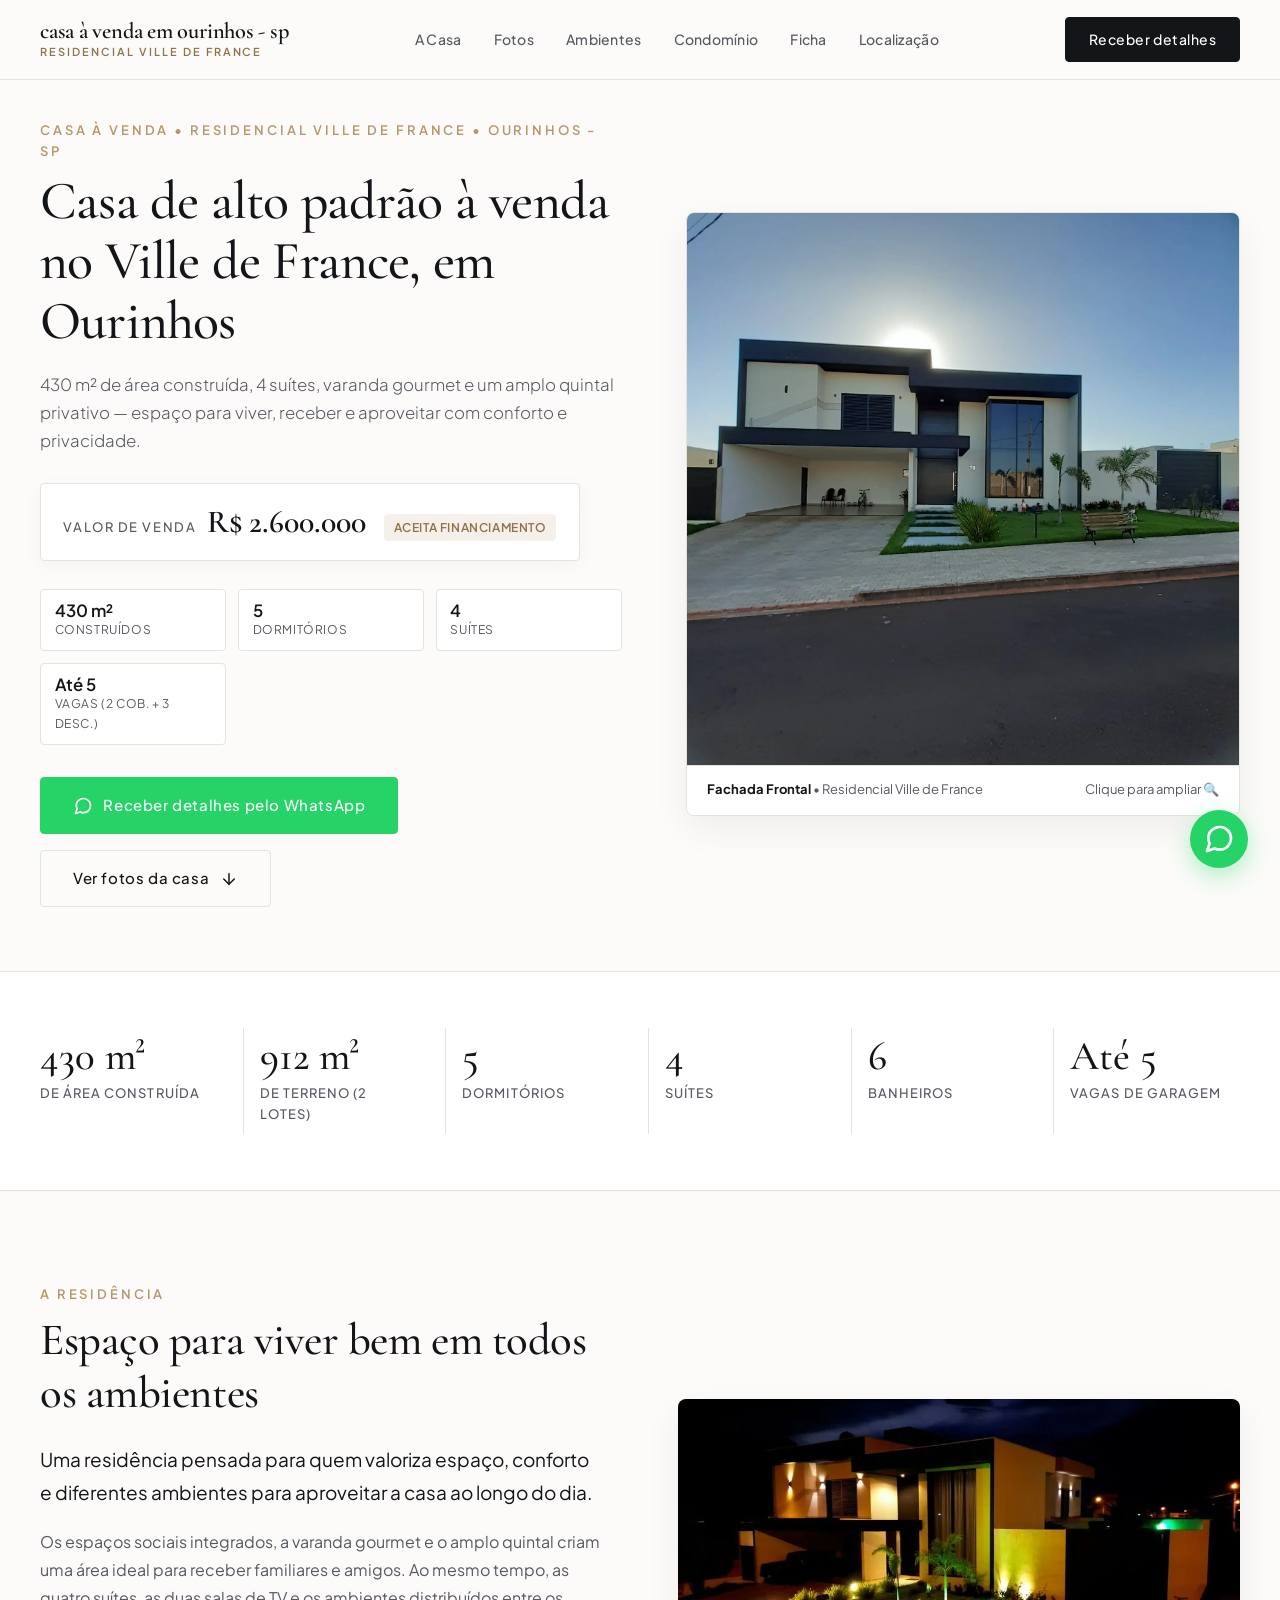
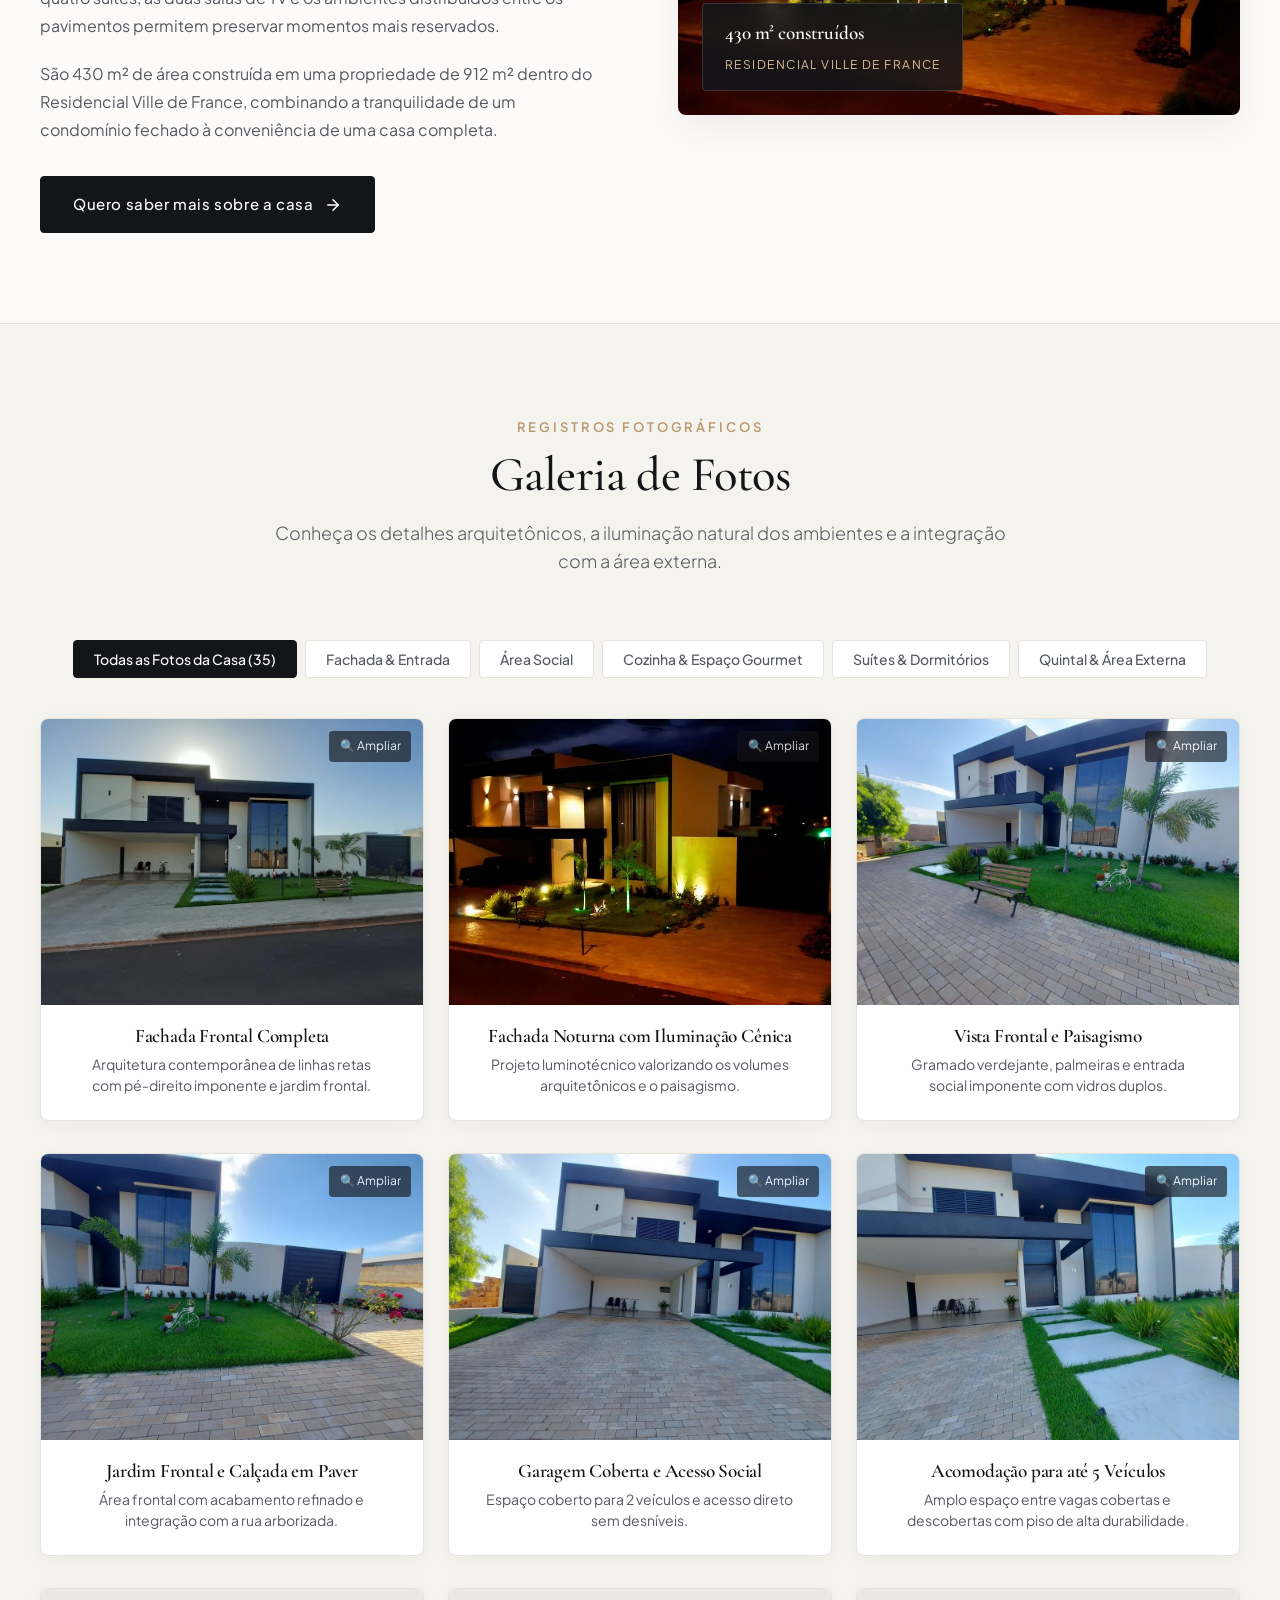
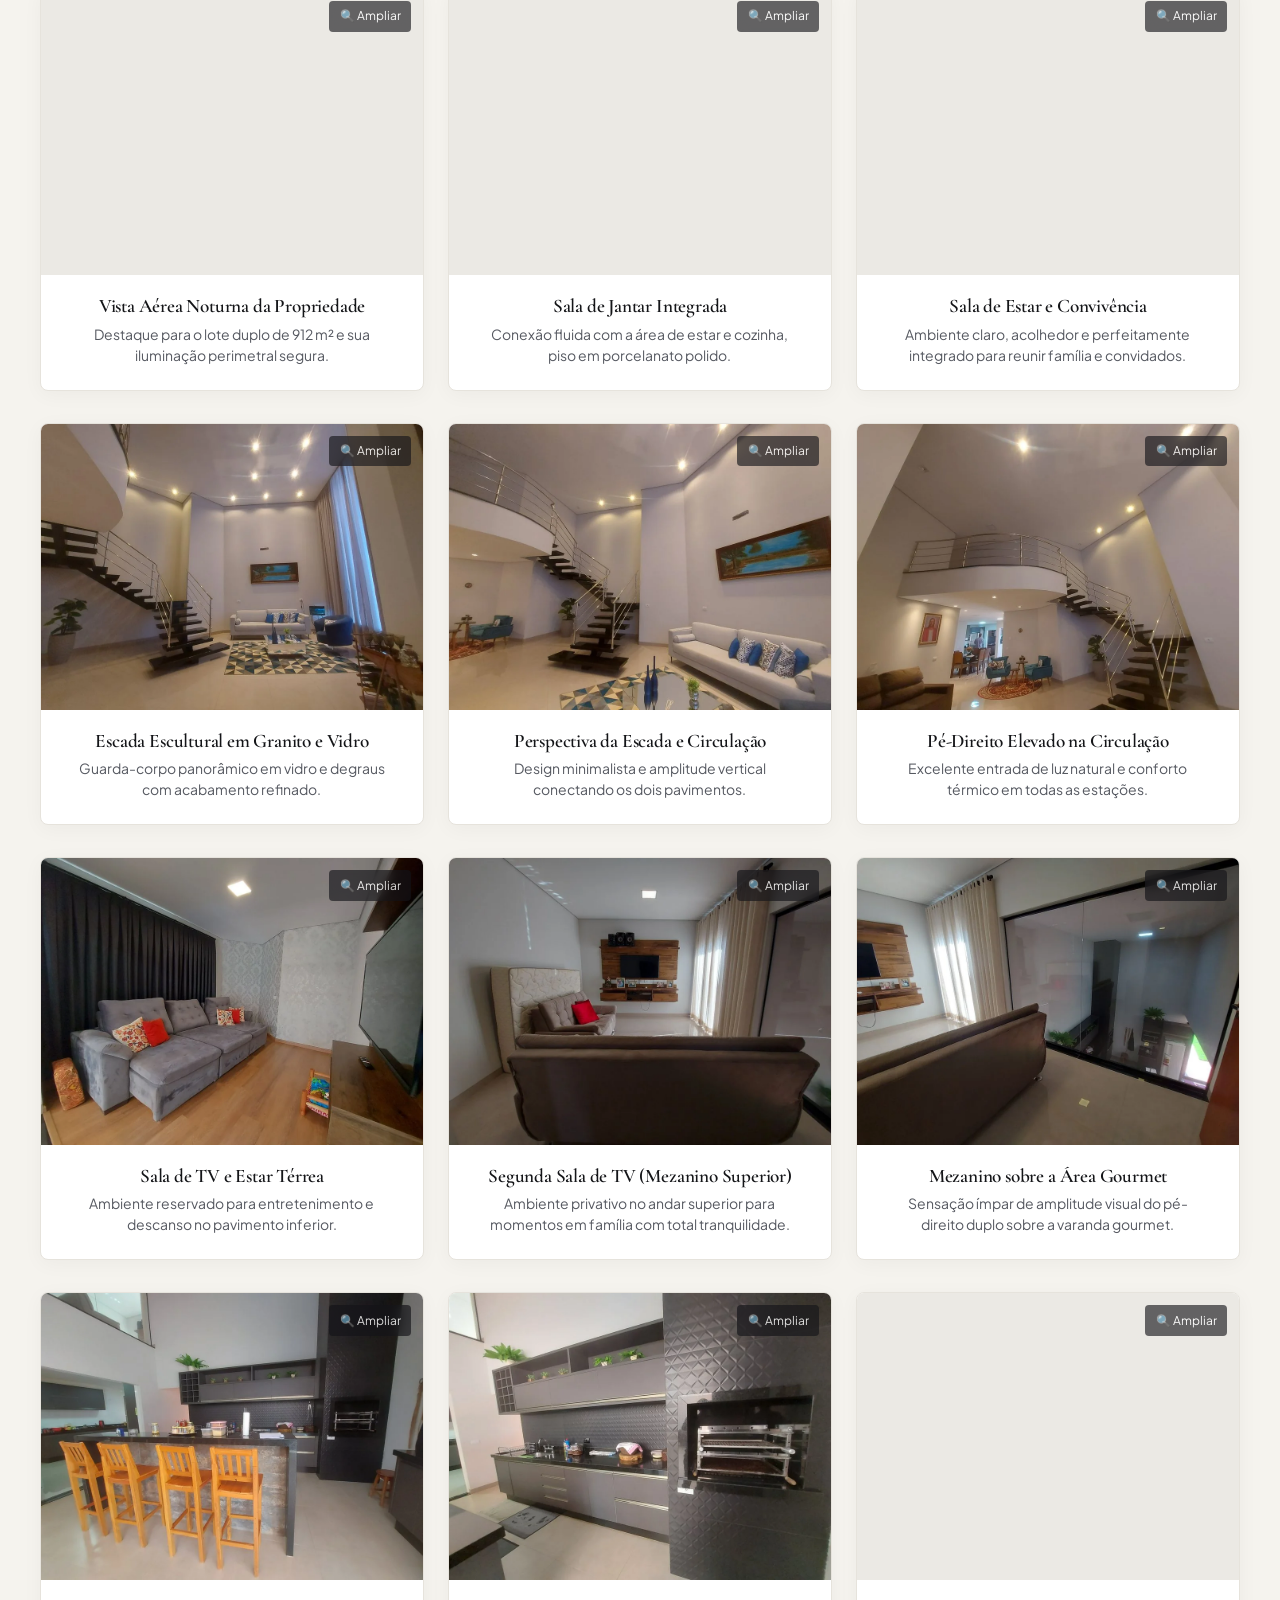
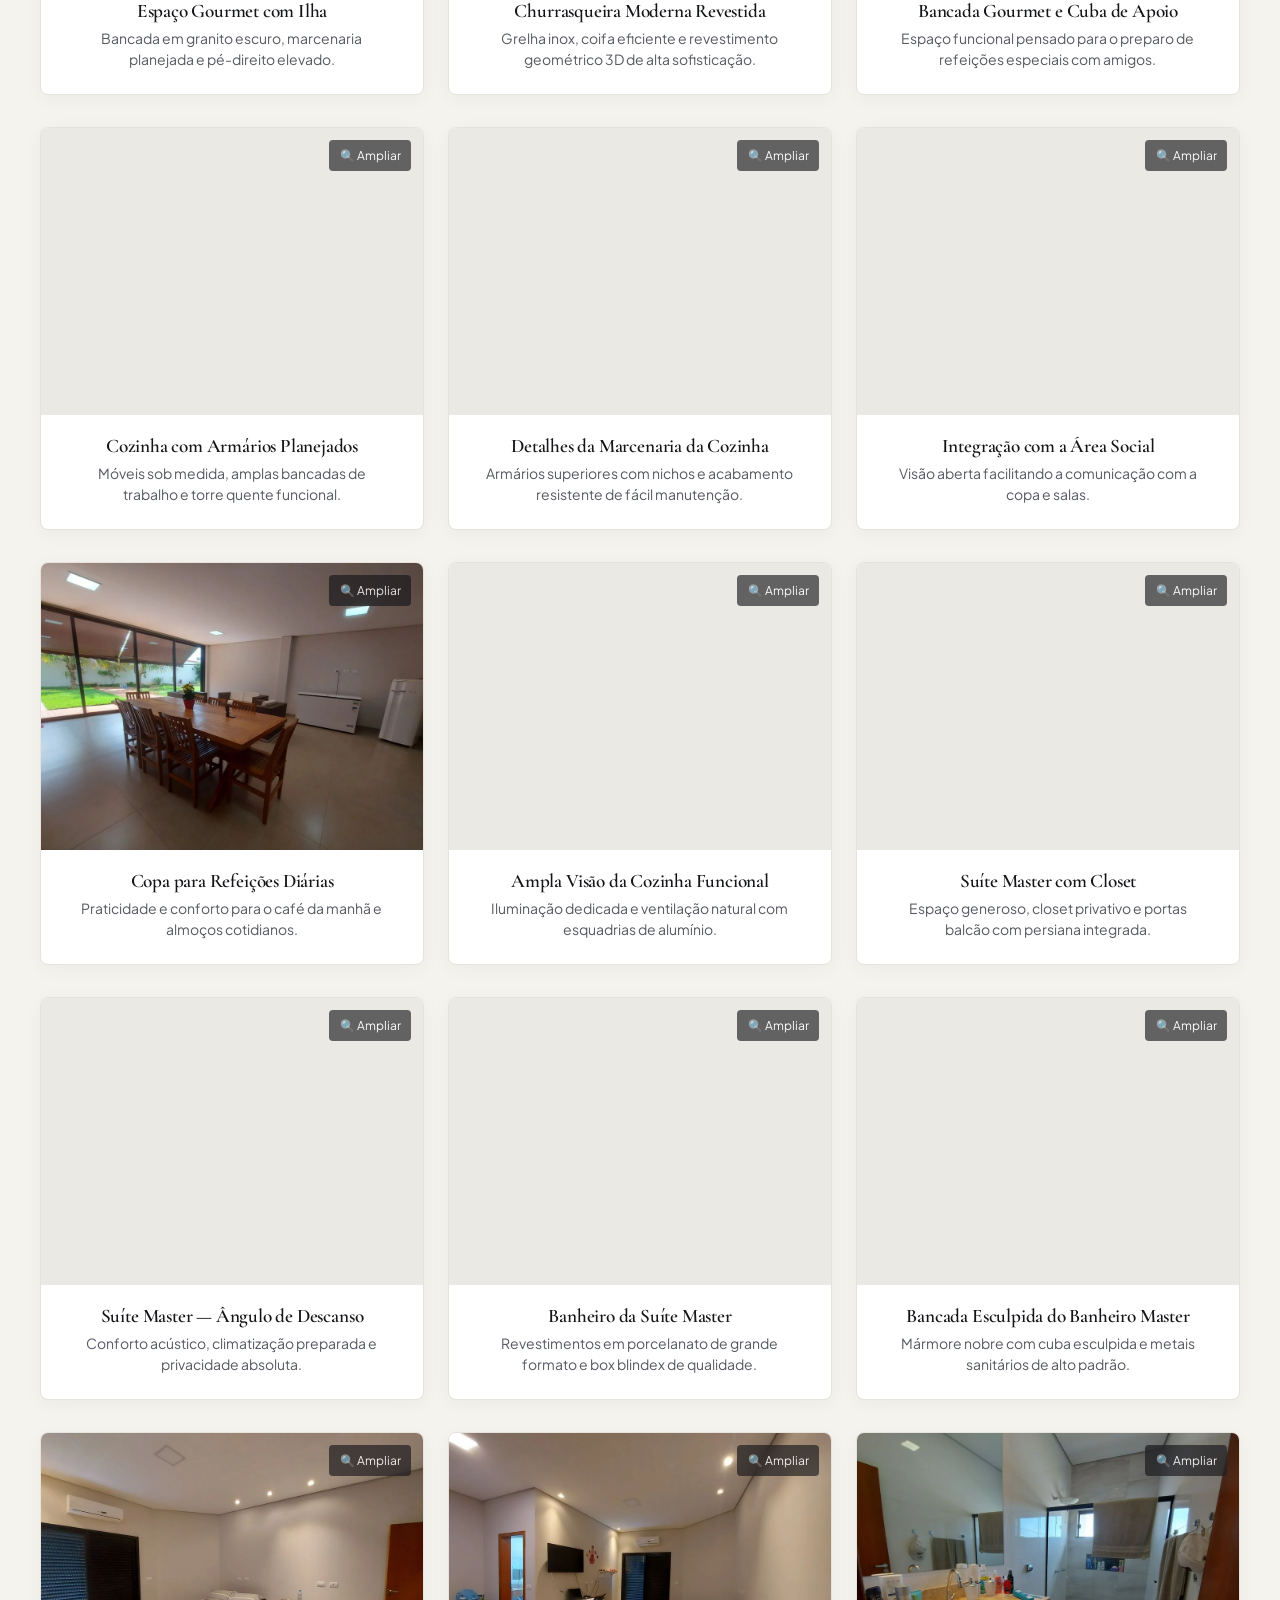
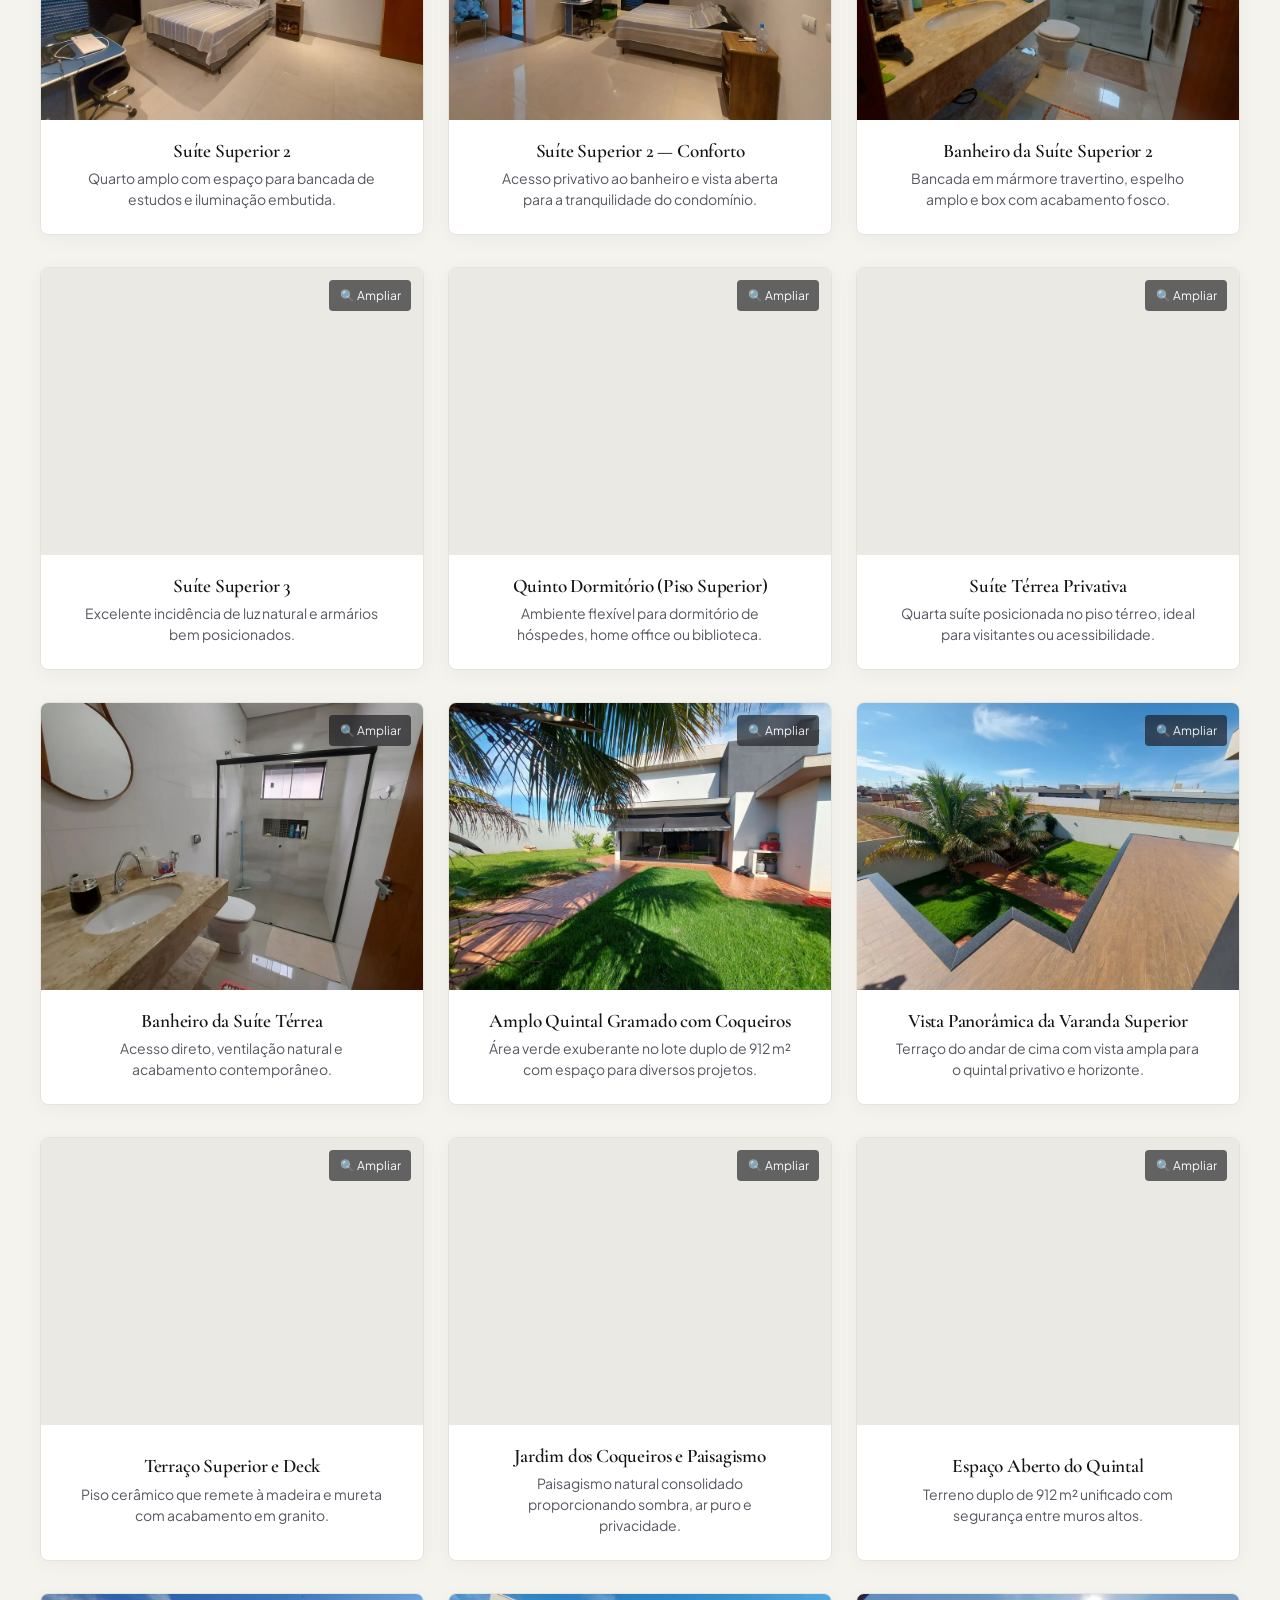
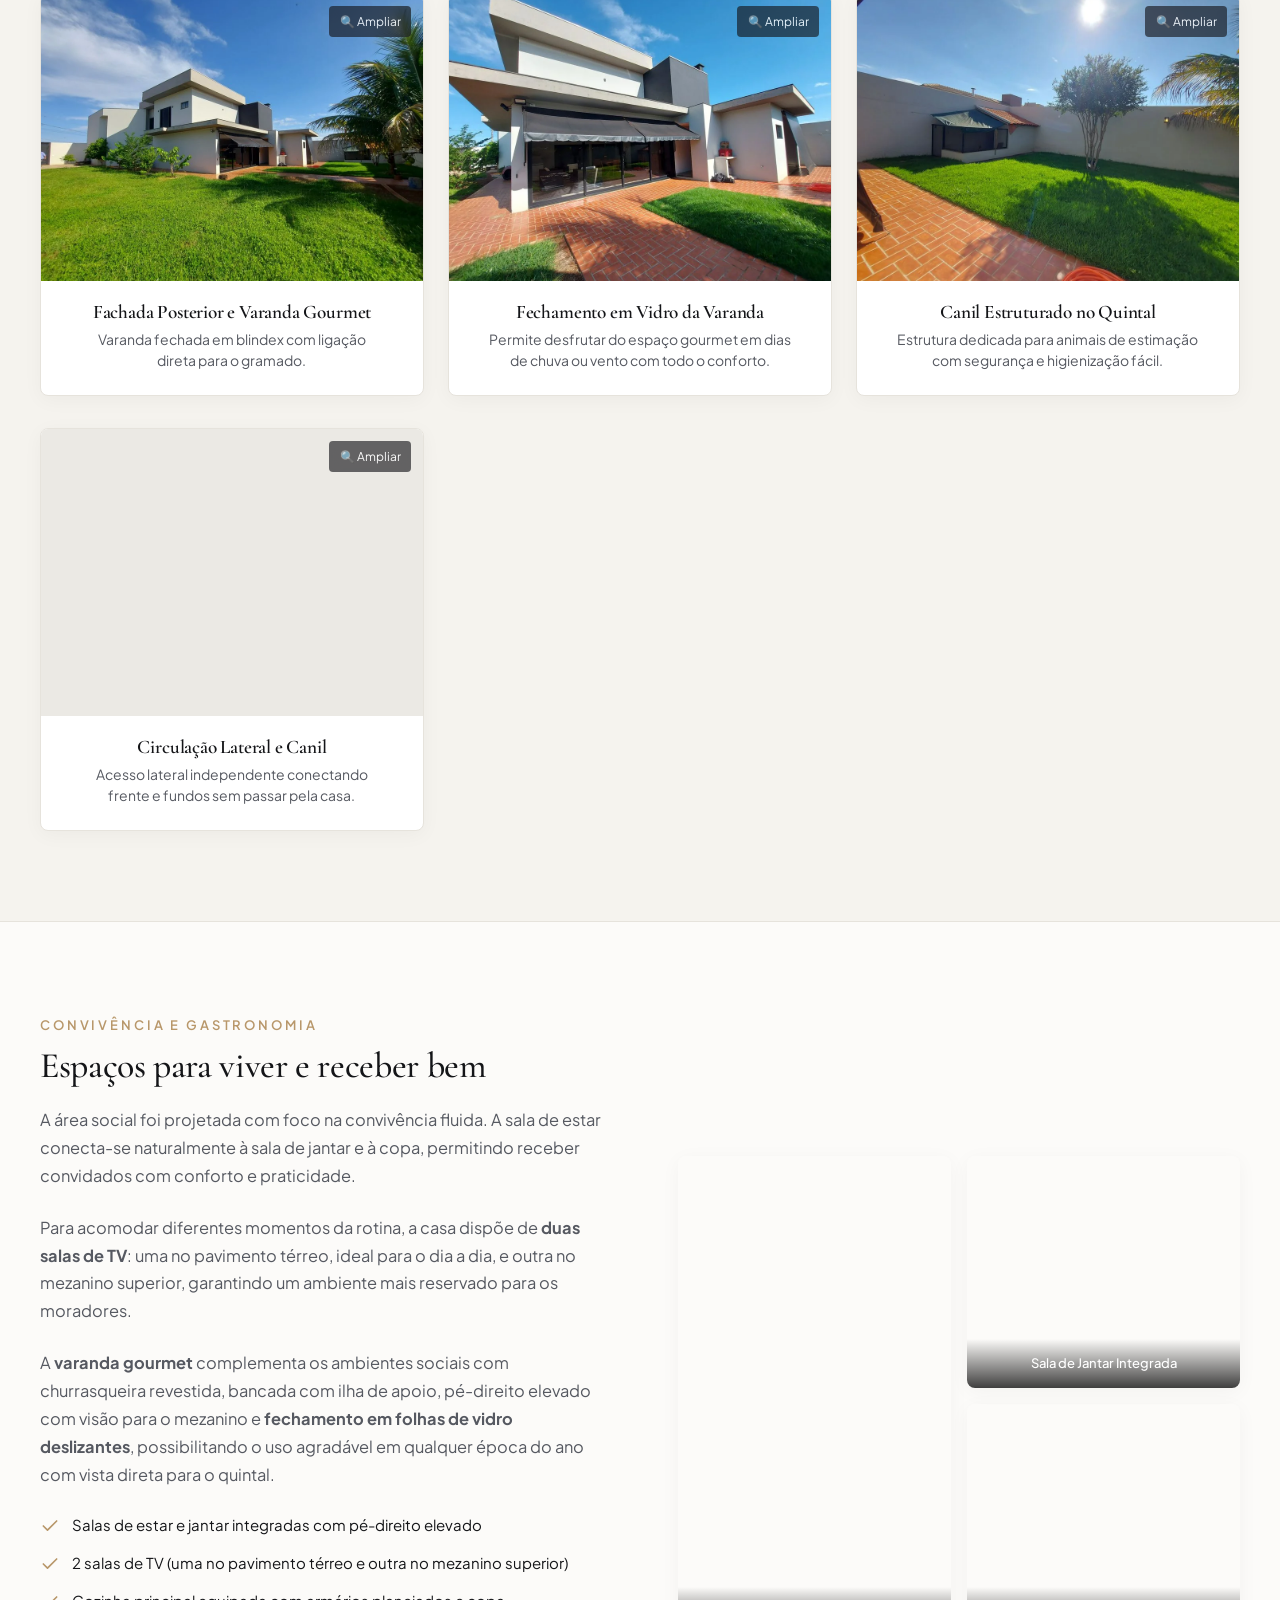
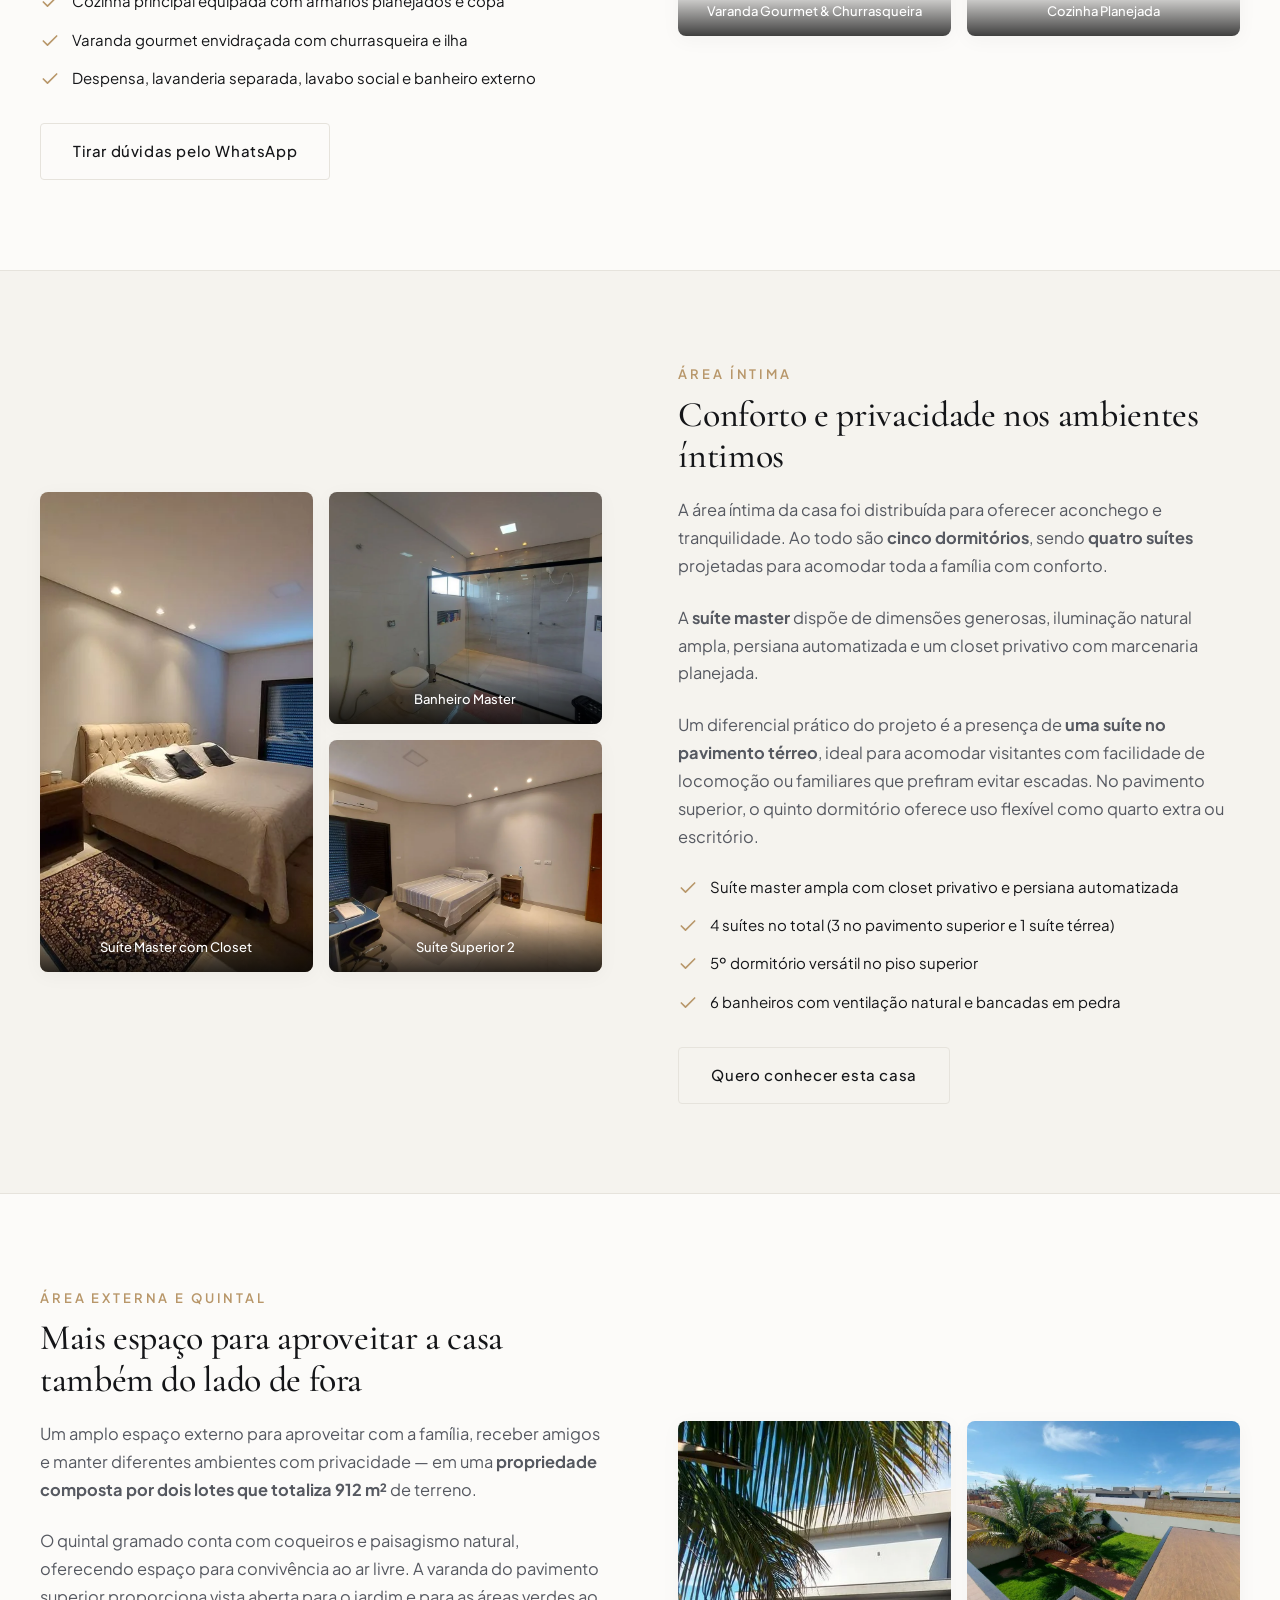
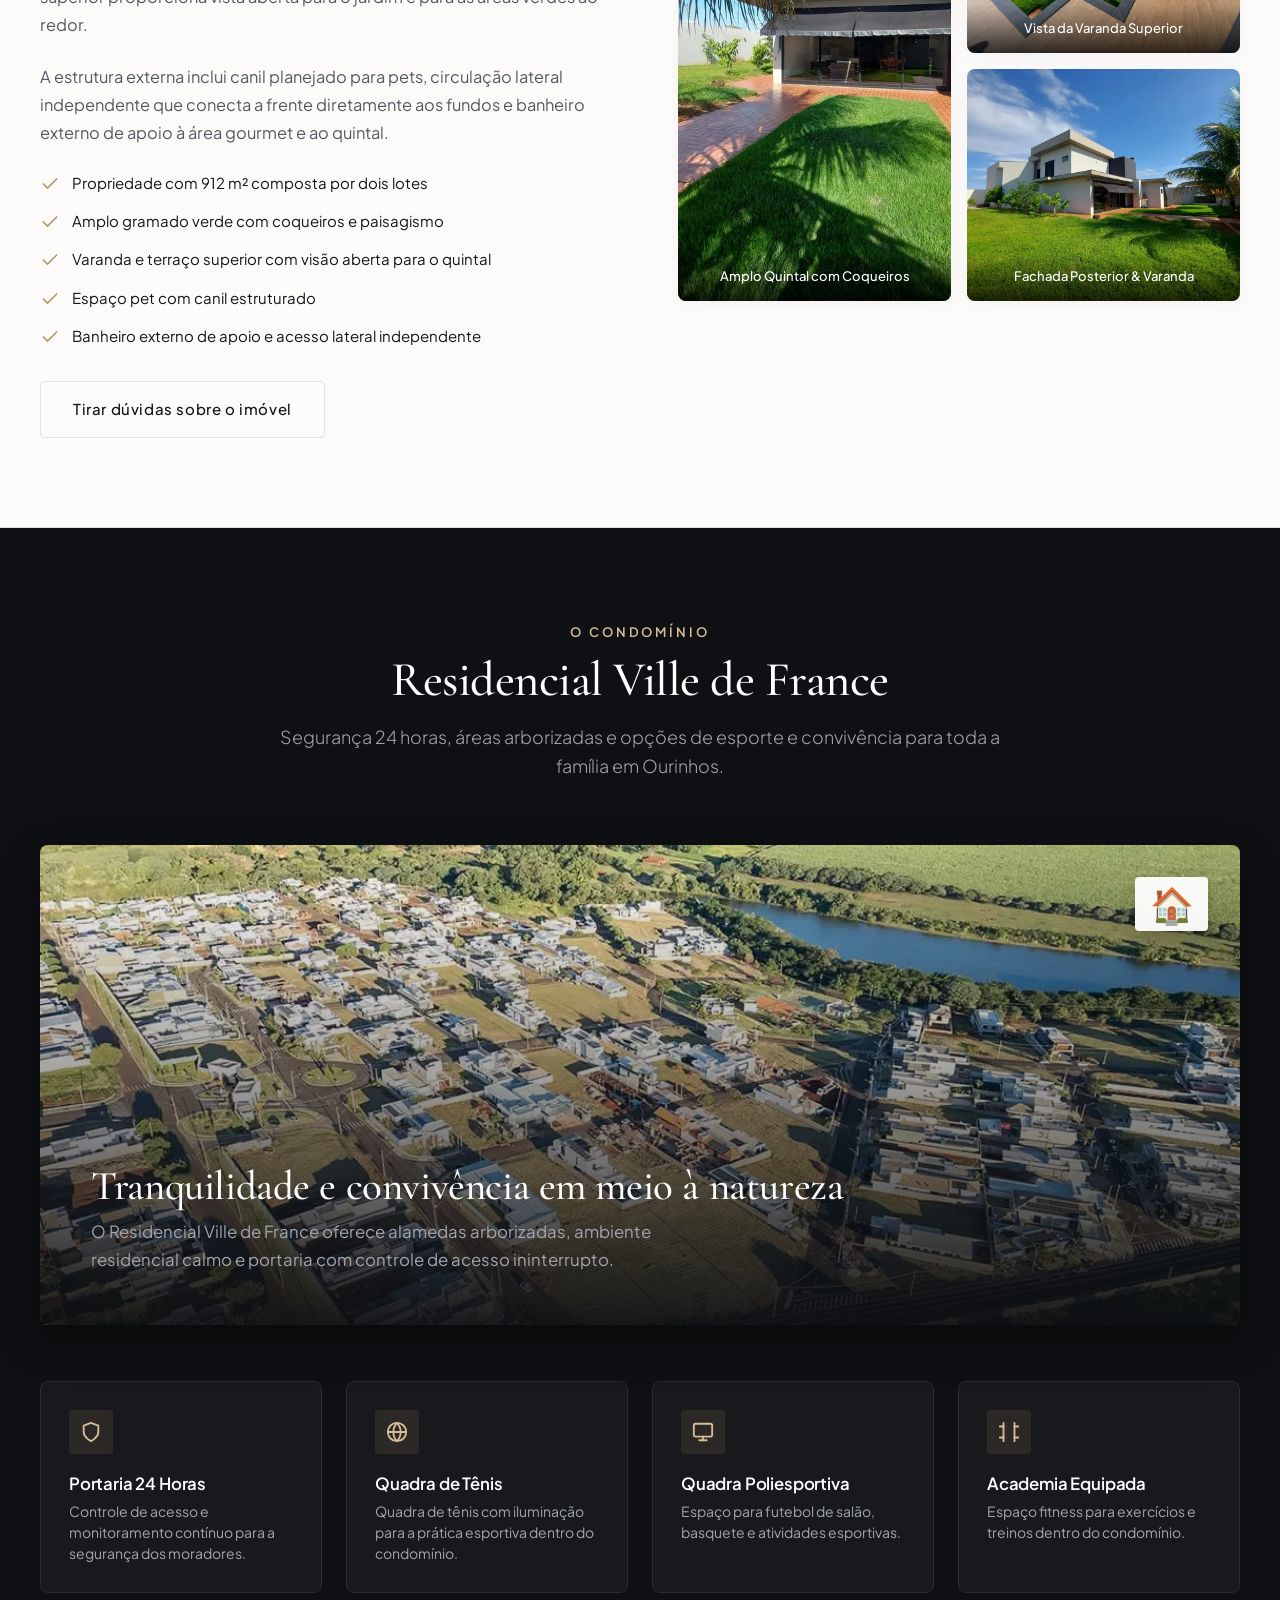
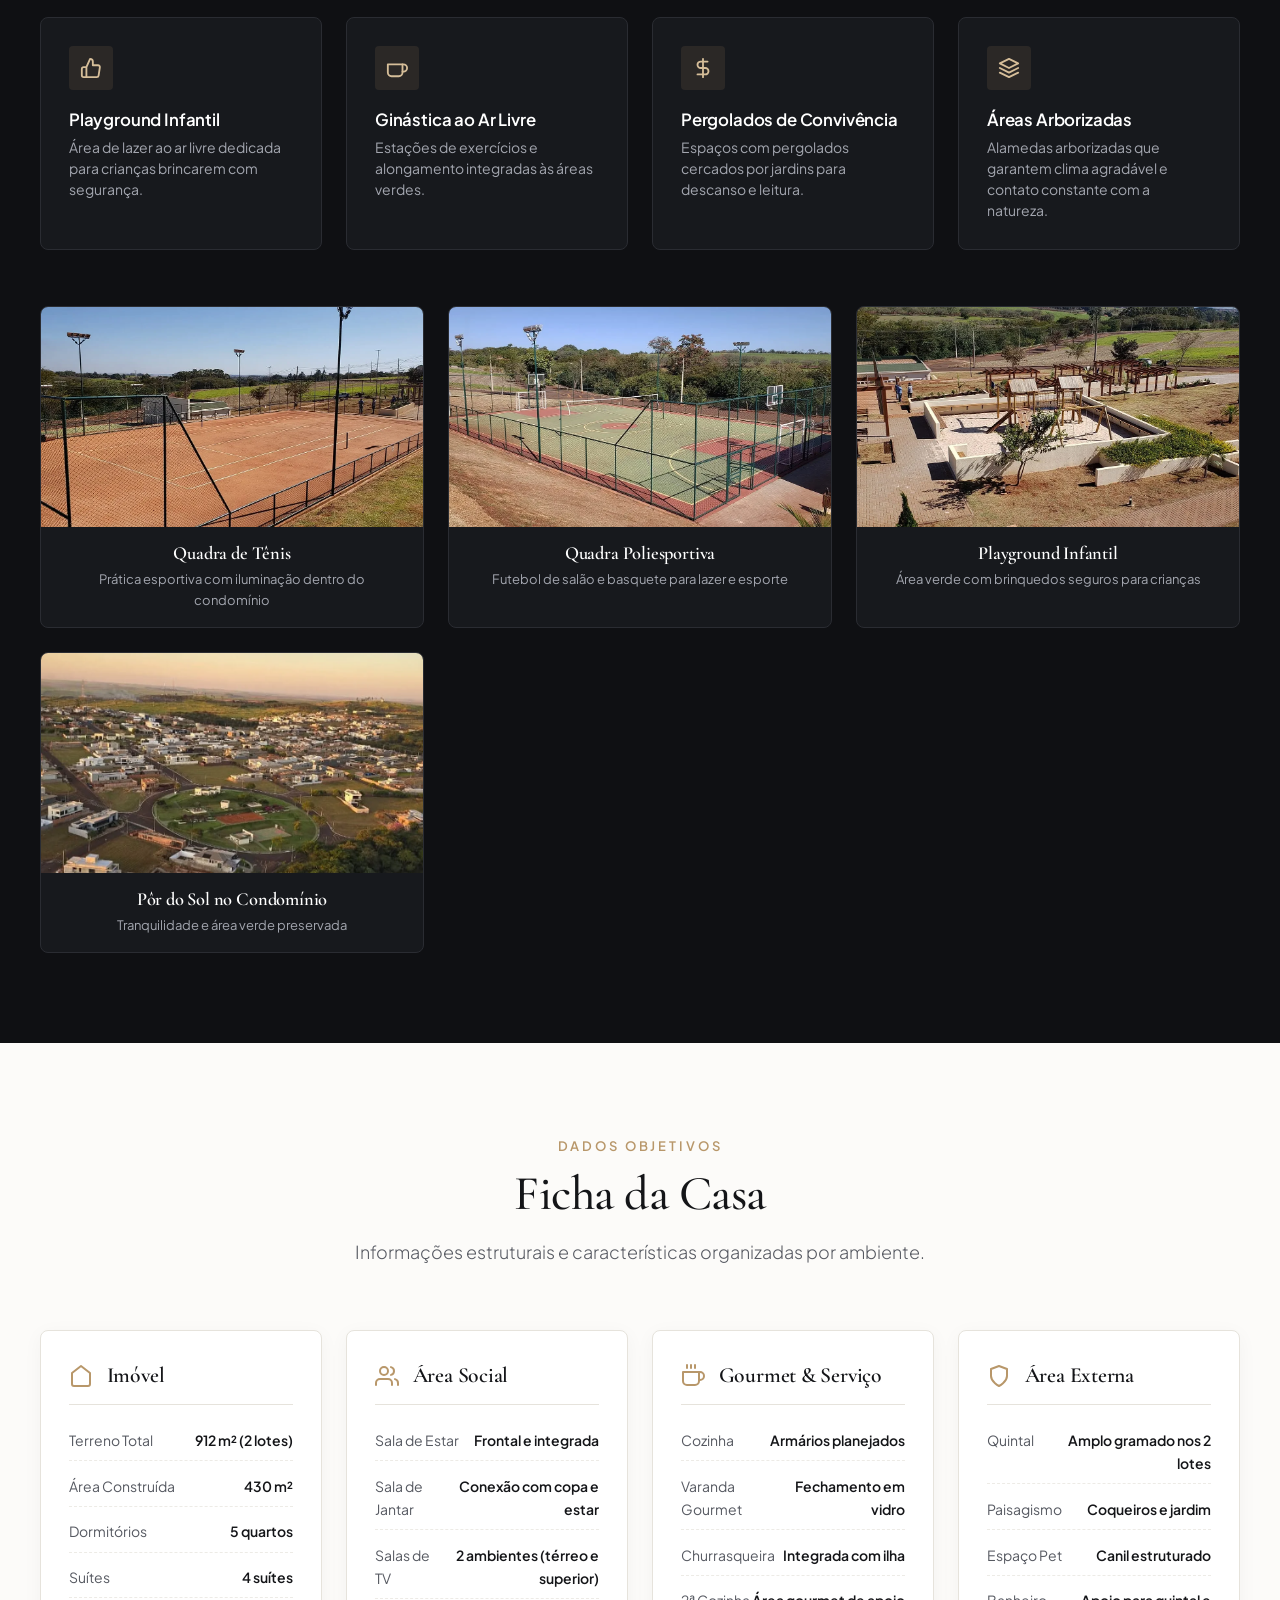
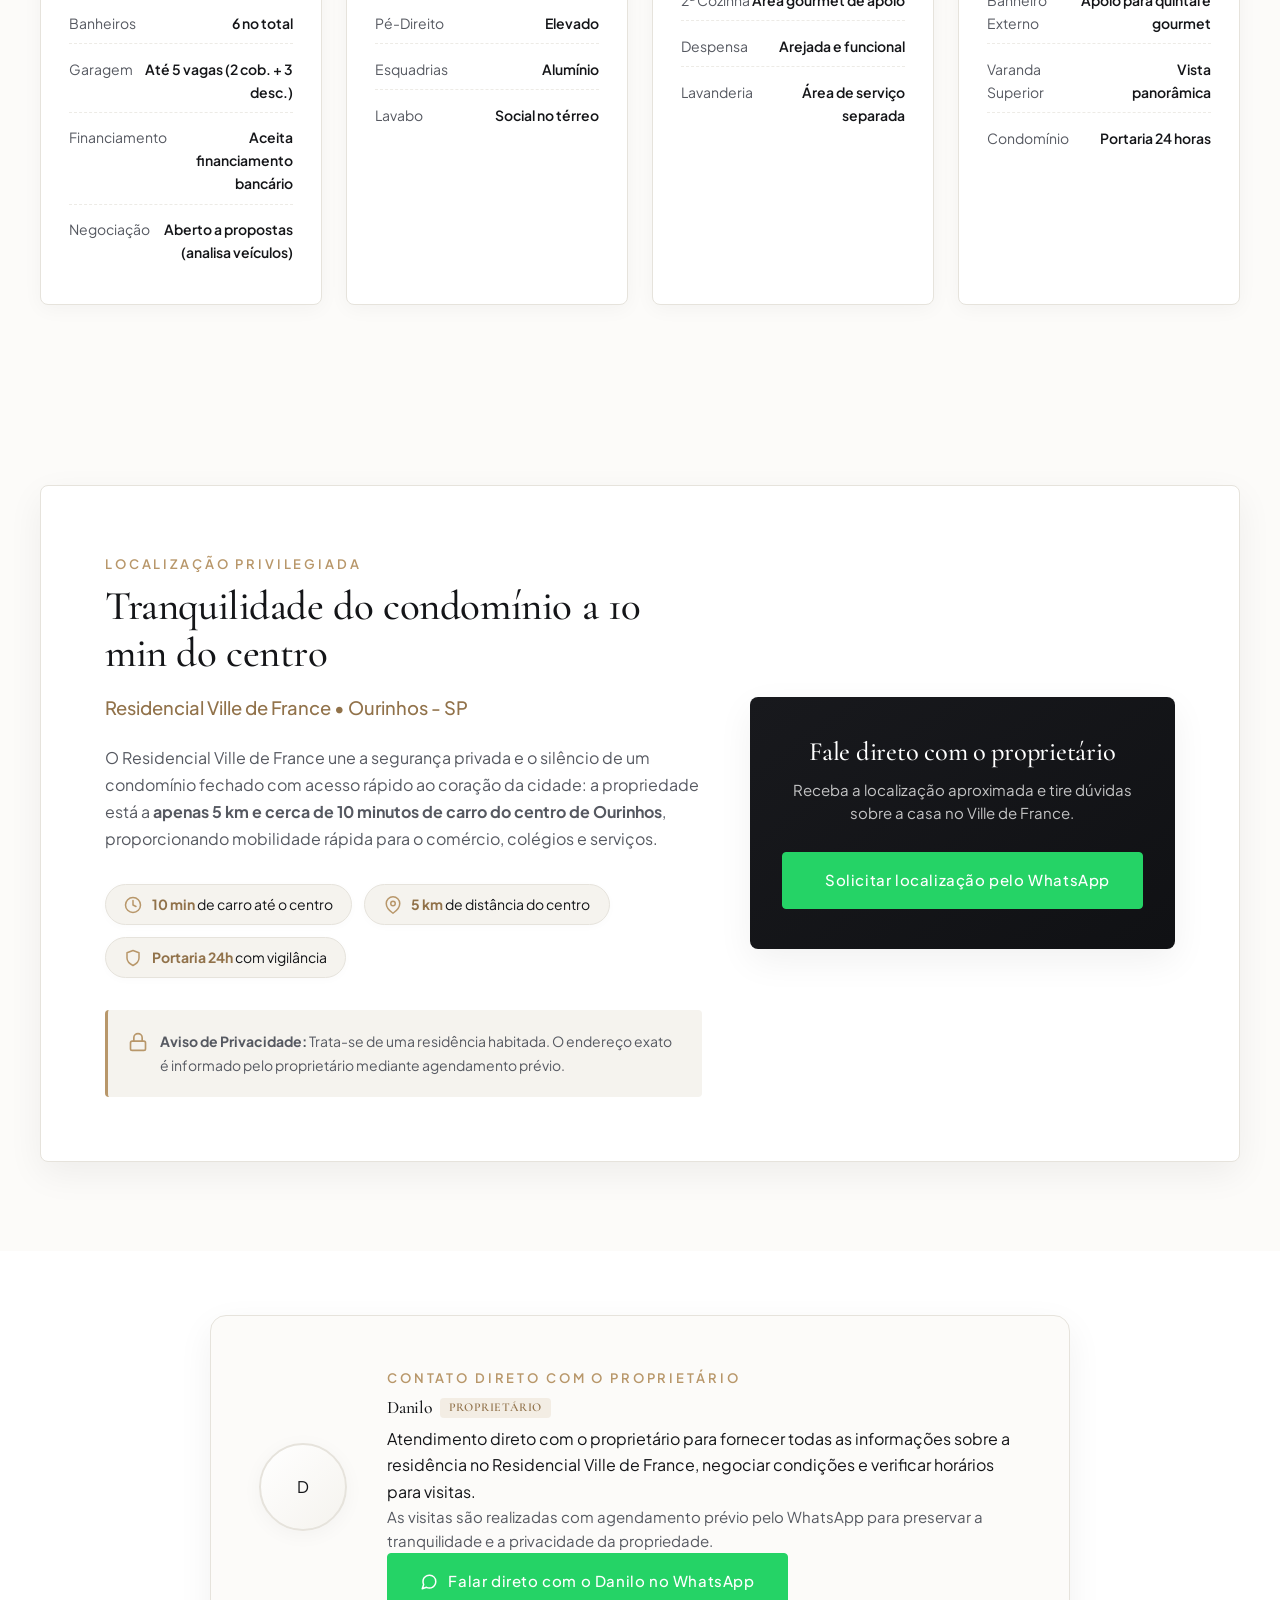
==== commit ae526f82: "feat(whatsapp): unifica mensagem personalizada de todos os botoes para 'Oi Danilo, vim pelo site da " ====
--- a/index.html
+++ b/index.html
@@ -324,7 +324,7 @@
 
       <!-- Botão de Ação Direta no Header -->
       <div class="header-actions">
-        <a href="https://wa.me/5514998521062" 
+        <a href="https://wa.me/5514998521062?text=Oi%20Danilo%2C%20vim%20pelo%20site%20da%20casa%2C%20tenho%20interesse%20e%20gostaria%20de%20obter%20mais%20informa%C3%A7%C3%B5es%20%2F%20agendar%20uma%20visita%20ao%20im%C3%B3vel" 
            class="btn header-cta" 
            target="_blank" 
            rel="noopener noreferrer" 
@@ -359,7 +359,7 @@
     </ul>
 
     <div class="mobile-nav-footer">
-      <a href="https://wa.me/5514998521062" 
+      <a href="https://wa.me/5514998521062?text=Oi%20Danilo%2C%20vim%20pelo%20site%20da%20casa%2C%20tenho%20interesse%20e%20gostaria%20de%20obter%20mais%20informa%C3%A7%C3%B5es%20%2F%20agendar%20uma%20visita%20ao%20im%C3%B3vel" 
          class="btn btn-whatsapp mobile-drawer-cta" 
          target="_blank" 
          rel="noopener noreferrer" 
@@ -422,7 +422,7 @@
 
             <!-- CTAs com Progressão de Intenção -->
             <div class="hero-actions">
-              <a href="https://wa.me/5514998521062" 
+              <a href="https://wa.me/5514998521062?text=Oi%20Danilo%2C%20vim%20pelo%20site%20da%20casa%2C%20tenho%20interesse%20e%20gostaria%20de%20obter%20mais%20informa%C3%A7%C3%B5es%20%2F%20agendar%20uma%20visita%20ao%20im%C3%B3vel" 
                  class="btn btn-whatsapp" 
                  target="_blank" 
                  rel="noopener noreferrer" 
@@ -518,7 +518,7 @@
             </p>
 
             <div style="margin-top: 2rem;">
-              <a href="https://wa.me/5514998521062" 
+              <a href="https://wa.me/5514998521062?text=Oi%20Danilo%2C%20vim%20pelo%20site%20da%20casa%2C%20tenho%20interesse%20e%20gostaria%20de%20obter%20mais%20informa%C3%A7%C3%B5es%20%2F%20agendar%20uma%20visita%20ao%20im%C3%B3vel" 
                  class="btn btn-primary" 
                  target="_blank" 
                  rel="noopener noreferrer" 
@@ -1143,7 +1143,7 @@
             </ul>
 
             <div>
-              <a href="https://wa.me/5514998521062" 
+              <a href="https://wa.me/5514998521062?text=Oi%20Danilo%2C%20vim%20pelo%20site%20da%20casa%2C%20tenho%20interesse%20e%20gostaria%20de%20obter%20mais%20informa%C3%A7%C3%B5es%20%2F%20agendar%20uma%20visita%20ao%20im%C3%B3vel" 
                  class="btn btn-secondary" 
                  target="_blank" 
                  rel="noopener noreferrer" 
@@ -1215,7 +1215,7 @@
             </ul>
 
             <div>
-              <a href="https://wa.me/5514998521062" 
+              <a href="https://wa.me/5514998521062?text=Oi%20Danilo%2C%20vim%20pelo%20site%20da%20casa%2C%20tenho%20interesse%20e%20gostaria%20de%20obter%20mais%20informa%C3%A7%C3%B5es%20%2F%20agendar%20uma%20visita%20ao%20im%C3%B3vel" 
                  class="btn btn-secondary" 
                  target="_blank" 
                  rel="noopener noreferrer" 
@@ -1291,7 +1291,7 @@
             </ul>
 
             <div>
-              <a href="https://wa.me/5514998521062" 
+              <a href="https://wa.me/5514998521062?text=Oi%20Danilo%2C%20vim%20pelo%20site%20da%20casa%2C%20tenho%20interesse%20e%20gostaria%20de%20obter%20mais%20informa%C3%A7%C3%B5es%20%2F%20agendar%20uma%20visita%20ao%20im%C3%B3vel" 
                  class="btn btn-secondary" 
                  target="_blank" 
                  rel="noopener noreferrer" 
@@ -1671,7 +1671,7 @@
             <h3>Fale direto com o proprietário</h3>
             <p>Receba a localização aproximada e tire dúvidas sobre a casa no Ville de France.</p>
             
-            <a href="https://wa.me/5514998521062" 
+            <a href="https://wa.me/5514998521062?text=Oi%20Danilo%2C%20vim%20pelo%20site%20da%20casa%2C%20tenho%20interesse%20e%20gostaria%20de%20obter%20mais%20informa%C3%A7%C3%B5es%20%2F%20agendar%20uma%20visita%20ao%20im%C3%B3vel" 
                class="btn btn-whatsapp" 
                target="_blank" 
                rel="noopener noreferrer" 
@@ -1708,7 +1708,7 @@
               As visitas são realizadas com agendamento prévio pelo WhatsApp para preservar a tranquilidade e a privacidade da propriedade.
             </p>
             <div class="who-attends-action">
-              <a href="https://wa.me/5514998521062" 
+              <a href="https://wa.me/5514998521062?text=Oi%20Danilo%2C%20vim%20pelo%20site%20da%20casa%2C%20tenho%20interesse%20e%20gostaria%20de%20obter%20mais%20informa%C3%A7%C3%B5es%20%2F%20agendar%20uma%20visita%20ao%20im%C3%B3vel" 
                  class="btn btn-whatsapp" 
                  target="_blank" 
                  rel="noopener noreferrer" 
@@ -1883,7 +1883,7 @@
           </div>
 
           <div class="final-cta-buttons">
-            <a href="https://wa.me/5514998521062" 
+            <a href="https://wa.me/5514998521062?text=Oi%20Danilo%2C%20vim%20pelo%20site%20da%20casa%2C%20tenho%20interesse%20e%20gostaria%20de%20obter%20mais%20informa%C3%A7%C3%B5es%20%2F%20agendar%20uma%20visita%20ao%20im%C3%B3vel" 
                class="btn btn-whatsapp btn-final-cta" 
                target="_blank" 
                rel="noopener noreferrer" 
@@ -1936,7 +1936,7 @@
             <li><span>Ourinhos - SP</span></li>
             <li><span>Residencial Ville de France</span></li>
             <li>
-              <a href="https://wa.me/5514998521062" 
+              <a href="https://wa.me/5514998521062?text=Oi%20Danilo%2C%20vim%20pelo%20site%20da%20casa%2C%20tenho%20interesse%20e%20gostaria%20de%20obter%20mais%20informa%C3%A7%C3%B5es%20%2F%20agendar%20uma%20visita%20ao%20im%C3%B3vel" 
                  target="_blank" 
                  rel="noopener noreferrer" 
                  data-wa-context="hero" 
@@ -1968,7 +1968,7 @@
        ELEMENTOS FLUTUANTES E FIXOS DE CONVERSÃO
        ========================================================================== -->
   <!-- Botão Flutuante Desktop WhatsApp -->
-  <a href="https://wa.me/5514998521062" 
+  <a href="https://wa.me/5514998521062?text=Oi%20Danilo%2C%20vim%20pelo%20site%20da%20casa%2C%20tenho%20interesse%20e%20gostaria%20de%20obter%20mais%20informa%C3%A7%C3%B5es%20%2F%20agendar%20uma%20visita%20ao%20im%C3%B3vel" 
      class="floating-whatsapp" 
      target="_blank" 
      rel="noopener noreferrer" 
@@ -1985,7 +1985,7 @@
       <div class="mobile-sticky-info">
         <span class="mobile-sticky-price">R$ 2,6 mi</span>
       </div>
-      <a href="https://wa.me/5514998521062" 
+      <a href="https://wa.me/5514998521062?text=Oi%20Danilo%2C%20vim%20pelo%20site%20da%20casa%2C%20tenho%20interesse%20e%20gostaria%20de%20obter%20mais%20informa%C3%A7%C3%B5es%20%2F%20agendar%20uma%20visita%20ao%20im%C3%B3vel" 
          class="btn btn-whatsapp mobile-sticky-btn" 
          target="_blank" 
          rel="noopener noreferrer" 
